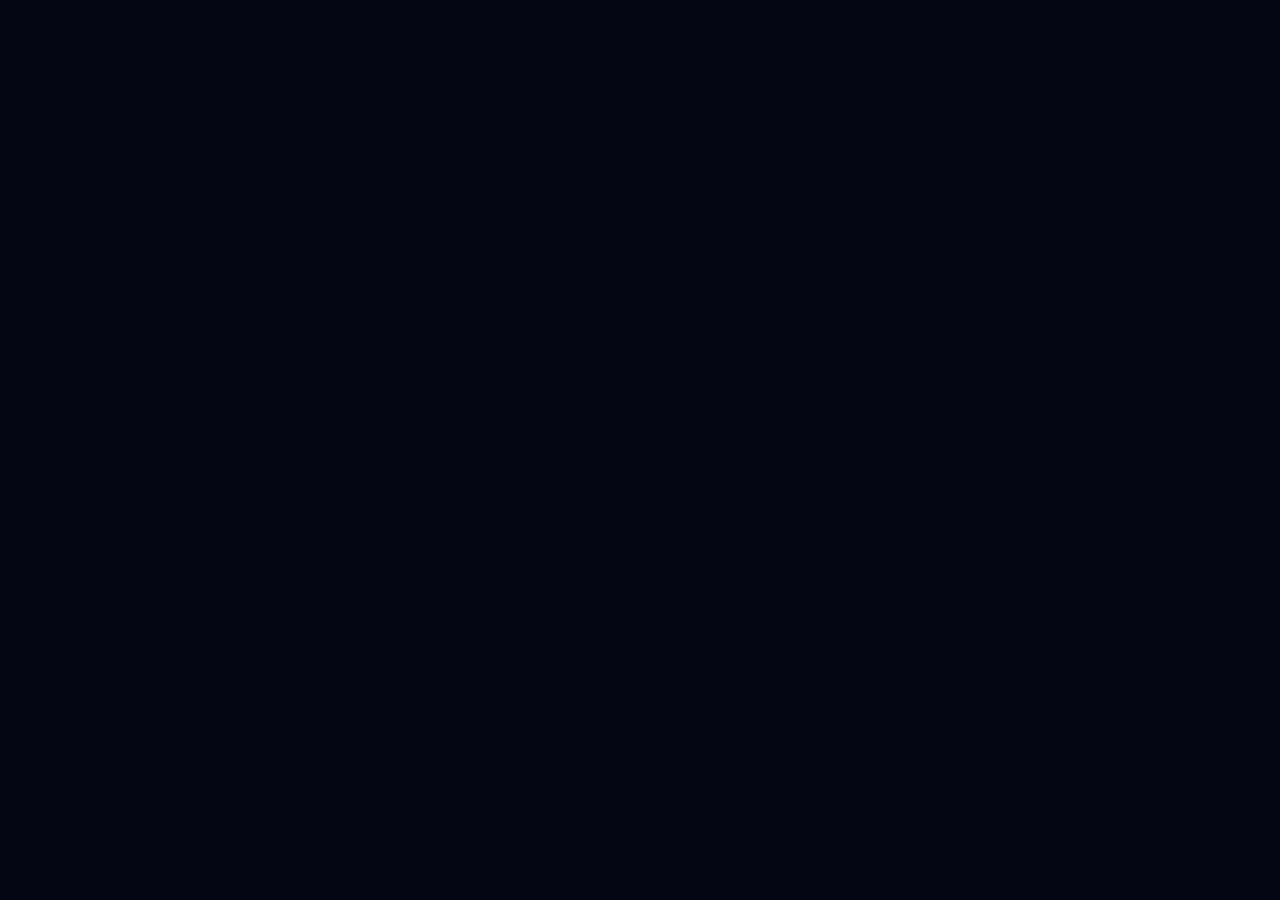
==== standalone.html @ 7d1a7d8c "build: implement standalone single-file bundling Added a build script to compile the application int" ====
<!DOCTYPE html>
<html lang="pt">
  <head>
    <meta charset="UTF-8" />
    <meta name="viewport" content="width=device-width, initial-scale=1.0" />
    <title>DevLingo - Gamified Code Learning</title>
    <!-- Tailwind CSS v4 inlined styles -->
    <style>
      @import"https://fonts.googleapis.com/css2?family=Inter:wght@400;500;600;700;800;900&family=JetBrains+Mono:wght@400;500;700&display=swap";/*! tailwindcss v4.3.1 | MIT License | https://tailwindcss.com */@layer properties{@supports (((-webkit-hyphens:none)) and (not (margin-trim:inline))) or ((-moz-orient:inline) and (not (color:rgb(from red r g b)))){*,:before,:after,::backdrop{--tw-translate-x:0;--tw-translate-y:0;--tw-translate-z:0;--tw-scale-x:1;--tw-scale-y:1;--tw-scale-z:1;--tw-space-y-reverse:0;--tw-divide-y-reverse:0;--tw-border-style:solid;--tw-gradient-position:initial;--tw-gradient-from:#0000;--tw-gradient-via:#0000;--tw-gradient-to:#0000;--tw-gradient-stops:initial;--tw-gradient-via-stops:initial;--tw-gradient-from-position:0%;--tw-gradient-via-position:50%;--tw-gradient-to-position:100%;--tw-leading:initial;--tw-font-weight:initial;--tw-tracking:initial;--tw-shadow:0 0 #0000;--tw-shadow-color:initial;--tw-shadow-alpha:100%;--tw-inset-shadow:0 0 #0000;--tw-inset-shadow-color:initial;--tw-inset-shadow-alpha:100%;--tw-ring-color:initial;--tw-ring-shadow:0 0 #0000;--tw-inset-ring-color:initial;--tw-inset-ring-shadow:0 0 #0000;--tw-ring-inset:initial;--tw-ring-offset-width:0px;--tw-ring-offset-color:#fff;--tw-ring-offset-shadow:0 0 #0000;--tw-blur:initial;--tw-brightness:initial;--tw-contrast:initial;--tw-grayscale:initial;--tw-hue-rotate:initial;--tw-invert:initial;--tw-opacity:initial;--tw-saturate:initial;--tw-sepia:initial;--tw-drop-shadow:initial;--tw-drop-shadow-color:initial;--tw-drop-shadow-alpha:100%;--tw-drop-shadow-size:initial;--tw-backdrop-blur:initial;--tw-backdrop-brightness:initial;--tw-backdrop-contrast:initial;--tw-backdrop-grayscale:initial;--tw-backdrop-hue-rotate:initial;--tw-backdrop-invert:initial;--tw-backdrop-opacity:initial;--tw-backdrop-saturate:initial;--tw-backdrop-sepia:initial;--tw-duration:initial}}}@layer theme{:root,:host{--font-sans:"Inter", ui-sans-serif, system-ui, sans-serif;--font-mono:"JetBrains Mono", ui-monospace, SFMono-Regular, monospace;--color-red-500:oklch(63.7% .237 25.331);--color-orange-500:oklch(70.5% .213 47.604);--color-amber-400:oklch(82.8% .189 84.429);--color-amber-500:oklch(76.9% .188 70.08);--color-amber-600:oklch(66.6% .179 58.318);--color-amber-800:oklch(47.3% .137 46.201);--color-yellow-300:oklch(90.5% .182 98.111);--color-yellow-400:oklch(85.2% .199 91.936);--color-yellow-500:oklch(79.5% .184 86.047);--color-emerald-100:oklch(95% .052 163.051);--color-emerald-300:oklch(84.5% .143 164.978);--color-emerald-400:oklch(76.5% .177 163.223);--color-emerald-500:oklch(69.6% .17 162.48);--color-emerald-600:oklch(59.6% .145 163.225);--color-emerald-800:oklch(43.2% .095 166.913);--color-emerald-950:oklch(26.2% .051 172.552);--color-teal-500:oklch(70.4% .14 182.503);--color-cyan-400:oklch(78.9% .154 211.53);--color-blue-400:oklch(70.7% .165 254.624);--color-blue-500:oklch(62.3% .214 259.815);--color-indigo-400:oklch(67.3% .182 276.935);--color-indigo-500:#6366f1;--color-indigo-600:#4f46e5;--color-indigo-800:#3730a3;--color-indigo-900:#312e81;--color-indigo-950:oklch(25.7% .09 281.288);--color-violet-400:oklch(70.2% .183 293.541);--color-violet-500:oklch(60.6% .25 292.717);--color-purple-400:oklch(71.4% .203 305.504);--color-purple-500:oklch(62.7% .265 303.9);--color-rose-400:oklch(71.2% .194 13.428);--color-rose-500:oklch(64.5% .246 16.439);--color-slate-50:oklch(98.4% .003 247.858);--color-slate-100:oklch(96.8% .007 247.896);--color-slate-200:oklch(92.9% .013 255.508);--color-slate-300:oklch(86.9% .022 252.894);--color-slate-400:oklch(70.4% .04 256.788);--color-slate-500:oklch(55.4% .046 257.417);--color-slate-600:oklch(44.6% .043 257.281);--color-slate-700:oklch(37.2% .044 257.287);--color-slate-800:oklch(27.9% .041 260.031);--color-slate-900:oklch(20.8% .042 265.755);--color-slate-950:oklch(12.9% .042 264.695);--color-zinc-950:oklch(14.1% .005 285.823);--color-stone-100:oklch(97% .001 106.424);--color-black:#000;--color-white:#fff;--spacing:.25rem;--container-xs:20rem;--container-sm:24rem;--container-md:28rem;--container-lg:32rem;--container-6xl:72rem;--text-xs:.75rem;--text-xs--line-height:calc(1 / .75);--text-sm:.875rem;--text-sm--line-height:calc(1.25 / .875);--text-base:1rem;--text-base--line-height: 1.5 ;--text-lg:1.125rem;--text-lg--line-height:calc(1.75 / 1.125);--text-xl:1.25rem;--text-xl--line-height:calc(1.75 / 1.25);--text-2xl:1.5rem;--text-2xl--line-height:calc(2 / 1.5);--text-3xl:1.875rem;--text-3xl--line-height: 1.2 ;--font-weight-normal:400;--font-weight-medium:500;--font-weight-semibold:600;--font-weight-bold:700;--font-weight-extrabold:800;--font-weight-black:900;--tracking-tight:-.025em;--tracking-wider:.05em;--tracking-widest:.1em;--leading-tight:1.25;--leading-relaxed:1.625;--radius-sm:.25rem;--radius-md:.375rem;--radius-lg:.5rem;--radius-xl:.75rem;--radius-2xl:1rem;--radius-3xl:1.5rem;--animate-spin:spin 1s linear infinite;--animate-ping:ping 1s cubic-bezier(0, 0, .2, 1) infinite;--animate-pulse:pulse 2s cubic-bezier(.4, 0, .6, 1) infinite;--animate-bounce:bounce 1s infinite;--blur-xs:4px;--blur-md:12px;--blur-xl:24px;--blur-2xl:40px;--default-transition-duration:.15s;--default-transition-timing-function:cubic-bezier(.4, 0, .2, 1);--default-font-family:var(--font-sans);--default-mono-font-family:var(--font-mono)}}@layer base{*,:after,:before,::backdrop{box-sizing:border-box;border:0 solid;margin:0;padding:0}::file-selector-button{box-sizing:border-box;border:0 solid;margin:0;padding:0}html,:host{-webkit-text-size-adjust:100%;-moz-tab-size:4;tab-size:4;line-height:1.5;font-family:var(--default-font-family,ui-sans-serif, system-ui, sans-serif, "Apple Color Emoji", "Segoe UI Emoji", "Segoe UI Symbol", "Noto Color Emoji");font-feature-settings:var(--default-font-feature-settings,normal);font-variation-settings:var(--default-font-variation-settings,normal);-webkit-tap-highlight-color:transparent}hr{height:0;color:inherit;border-top-width:1px}abbr:where([title]){-webkit-text-decoration:underline dotted;text-decoration:underline dotted}h1,h2,h3,h4,h5,h6{font-size:inherit;font-weight:inherit}a{color:inherit;-webkit-text-decoration:inherit;text-decoration:inherit}b,strong{font-weight:bolder}code,kbd,samp,pre{font-family:var(--default-mono-font-family,ui-monospace, SFMono-Regular, Menlo, Monaco, Consolas, "Liberation Mono", "Courier New", monospace);font-feature-settings:var(--default-mono-font-feature-settings,normal);font-variation-settings:var(--default-mono-font-variation-settings,normal);font-size:1em}small{font-size:80%}sub,sup{vertical-align:baseline;font-size:75%;line-height:0;position:relative}sub{bottom:-.25em}sup{top:-.5em}table{text-indent:0;border-color:inherit;border-collapse:collapse}:-moz-focusring{outline:auto}progress{vertical-align:baseline}summary{display:list-item}ol,ul,menu{list-style:none}img,svg,video,canvas,audio,iframe,embed,object{vertical-align:middle;display:block}img,video{max-width:100%;height:auto}button,input,select,optgroup,textarea{font:inherit;font-feature-settings:inherit;font-variation-settings:inherit;letter-spacing:inherit;color:inherit;opacity:1;background-color:#0000;border-radius:0}::file-selector-button{font:inherit;font-feature-settings:inherit;font-variation-settings:inherit;letter-spacing:inherit;color:inherit;opacity:1;background-color:#0000;border-radius:0}:where(select:is([multiple],[size])) optgroup{font-weight:bolder}:where(select:is([multiple],[size])) optgroup option{padding-inline-start:20px}::file-selector-button{margin-inline-end:4px}::placeholder{opacity:1}@supports (not ((-webkit-appearance:-apple-pay-button))) or (contain-intrinsic-size:1px){::placeholder{color:currentColor}@supports (color:color-mix(in lab,red,red)){::placeholder{color:color-mix(in oklab,currentcolor 50%,transparent)}}}textarea{resize:vertical}::-webkit-search-decoration{-webkit-appearance:none}::-webkit-date-and-time-value{min-height:1lh;text-align:inherit}::-webkit-datetime-edit{display:inline-flex}::-webkit-datetime-edit-fields-wrapper{padding:0}::-webkit-datetime-edit{padding-block:0}::-webkit-datetime-edit-year-field{padding-block:0}::-webkit-datetime-edit-month-field{padding-block:0}::-webkit-datetime-edit-day-field{padding-block:0}::-webkit-datetime-edit-hour-field{padding-block:0}::-webkit-datetime-edit-minute-field{padding-block:0}::-webkit-datetime-edit-second-field{padding-block:0}::-webkit-datetime-edit-millisecond-field{padding-block:0}::-webkit-datetime-edit-meridiem-field{padding-block:0}::-webkit-calendar-picker-indicator{line-height:1}:-moz-ui-invalid{box-shadow:none}button,input:where([type=button],[type=reset],[type=submit]){-webkit-appearance:button;-moz-appearance:button;appearance:button}::file-selector-button{-webkit-appearance:button;-moz-appearance:button;appearance:button}::-webkit-inner-spin-button{height:auto}::-webkit-outer-spin-button{height:auto}[hidden]:where(:not([hidden=until-found])){display:none!important}}@layer components;@layer utilities{.pointer-events-none{pointer-events:none}.absolute{position:absolute}.fixed{position:fixed}.relative{position:relative}.sticky{position:sticky}.-inset-2\.5{inset:calc(var(--spacing) * -2.5)}.inset-0{top:0;right:0;bottom:0;left:0}.-top-4{top:calc(var(--spacing) * -4)}.-top-6{top:calc(var(--spacing) * -6)}.top-0{top:0}.top-1\/2{top:50%}.top-12{top:calc(var(--spacing) * 12)}.top-\[-5px\]{top:-5px}.-right-1{right:calc(var(--spacing) * -1)}.-right-4{right:calc(var(--spacing) * -4)}.-right-6{right:calc(var(--spacing) * -6)}.right-0{right:0}.right-6{right:calc(var(--spacing) * 6)}.right-\[-5px\]{right:-5px}.-bottom-1{bottom:calc(var(--spacing) * -1)}.bottom-0{bottom:0}.left-0{left:0}.left-1\/2{left:50%}.z-10{z-index:10}.z-40{z-index:40}.z-50{z-index:50}.col-span-2{grid-column:span 2/span 2}.col-span-3{grid-column:span 3/span 3}.col-span-7{grid-column:span 7/span 7}.mx-1\.5{margin-inline:calc(var(--spacing) * 1.5)}.mx-4{margin-inline:calc(var(--spacing) * 4)}.my-3{margin-block:calc(var(--spacing) * 3)}.my-4{margin-block:calc(var(--spacing) * 4)}.mt-0\.5{margin-top:calc(var(--spacing) * .5)}.mt-1{margin-top:var(--spacing)}.mt-1\.5{margin-top:calc(var(--spacing) * 1.5)}.mt-2{margin-top:calc(var(--spacing) * 2)}.mt-3{margin-top:calc(var(--spacing) * 3)}.mt-3\.5{margin-top:calc(var(--spacing) * 3.5)}.mt-4{margin-top:calc(var(--spacing) * 4)}.mt-6{margin-top:calc(var(--spacing) * 6)}.mt-8{margin-top:calc(var(--spacing) * 8)}.mt-10{margin-top:calc(var(--spacing) * 10)}.mr-1{margin-right:var(--spacing)}.mb-1{margin-bottom:var(--spacing)}.mb-2{margin-bottom:calc(var(--spacing) * 2)}.mb-3{margin-bottom:calc(var(--spacing) * 3)}.mb-4{margin-bottom:calc(var(--spacing) * 4)}.ml-2{margin-left:calc(var(--spacing) * 2)}.line-clamp-1{-webkit-line-clamp:1;-webkit-box-orient:vertical;display:-webkit-box;overflow:hidden}.block{display:block}.contents{display:contents}.flex{display:flex}.grid{display:grid}.hidden{display:none}.inline-block{display:inline-block}.h-1{height:var(--spacing)}.h-1\.5{height:calc(var(--spacing) * 1.5)}.h-2{height:calc(var(--spacing) * 2)}.h-2\.5{height:calc(var(--spacing) * 2.5)}.h-3{height:calc(var(--spacing) * 3)}.h-3\.5{height:calc(var(--spacing) * 3.5)}.h-4{height:calc(var(--spacing) * 4)}.h-5{height:calc(var(--spacing) * 5)}.h-6{height:calc(var(--spacing) * 6)}.h-7{height:calc(var(--spacing) * 7)}.h-8{height:calc(var(--spacing) * 8)}.h-10{height:calc(var(--spacing) * 10)}.h-12{height:calc(var(--spacing) * 12)}.h-14{height:calc(var(--spacing) * 14)}.h-16{height:calc(var(--spacing) * 16)}.h-20{height:calc(var(--spacing) * 20)}.h-24{height:calc(var(--spacing) * 24)}.h-40{height:calc(var(--spacing) * 40)}.h-44{height:calc(var(--spacing) * 44)}.h-\[150px\]{height:150px}.h-\[410px\]{height:410px}.h-\[780px\]{height:780px}.h-\[calc\(100vh-100px\)\]{height:calc(100vh - 100px)}.h-full{height:100%}.min-h-0{min-height:0}.min-h-\[100px\]{min-height:100px}.min-h-\[450px\]{min-height:450px}.min-h-screen{min-height:100vh}.w-2{width:calc(var(--spacing) * 2)}.w-2\.5{width:calc(var(--spacing) * 2.5)}.w-3{width:calc(var(--spacing) * 3)}.w-3\.5{width:calc(var(--spacing) * 3.5)}.w-4{width:calc(var(--spacing) * 4)}.w-4\/5{width:80%}.w-5{width:calc(var(--spacing) * 5)}.w-6{width:calc(var(--spacing) * 6)}.w-7{width:calc(var(--spacing) * 7)}.w-8{width:calc(var(--spacing) * 8)}.w-10{width:calc(var(--spacing) * 10)}.w-11{width:calc(var(--spacing) * 11)}.w-12{width:calc(var(--spacing) * 12)}.w-16{width:calc(var(--spacing) * 16)}.w-20{width:calc(var(--spacing) * 20)}.w-24{width:calc(var(--spacing) * 24)}.w-28{width:calc(var(--spacing) * 28)}.w-40{width:calc(var(--spacing) * 40)}.w-64{width:calc(var(--spacing) * 64)}.w-\[90\%\]{width:90%}.w-\[385px\]{width:385px}.w-\[780px\]{width:780px}.w-fit{width:fit-content}.w-full{width:100%}.w-px{width:1px}.max-w-6xl{max-width:var(--container-6xl)}.max-w-\[60px\]{max-width:60px}.max-w-\[80\%\]{max-width:80%}.max-w-\[80px\]{max-width:80px}.max-w-\[120px\]{max-width:120px}.max-w-lg{max-width:var(--container-lg)}.max-w-md{max-width:var(--container-md)}.max-w-sm{max-width:var(--container-sm)}.max-w-xs{max-width:var(--container-xs)}.min-w-0{min-width:0}.min-w-\[70px\]{min-width:70px}.flex-1{flex:1}.shrink-0{flex-shrink:0}.-translate-x-1\/2{--tw-translate-x: -50% ;translate:var(--tw-translate-x) var(--tw-translate-y)}.-translate-y-1\/2{--tw-translate-y: -50% ;translate:var(--tw-translate-x) var(--tw-translate-y)}.scale-95{--tw-scale-x:95%;--tw-scale-y:95%;--tw-scale-z:95%;scale:var(--tw-scale-x) var(--tw-scale-y)}.scale-110{--tw-scale-x:110%;--tw-scale-y:110%;--tw-scale-z:110%;scale:var(--tw-scale-x) var(--tw-scale-y)}.animate-bounce{animation:var(--animate-bounce)}.animate-ping{animation:var(--animate-ping)}.animate-pulse{animation:var(--animate-pulse)}.animate-spin{animation:var(--animate-spin)}.cursor-not-allowed{cursor:not-allowed}.cursor-pointer{cursor:pointer}.resize-none{resize:none}.scrollbar-none{scrollbar-width:none}.grid-cols-1{grid-template-columns:repeat(1,minmax(0,1fr))}.grid-cols-2{grid-template-columns:repeat(2,minmax(0,1fr))}.grid-cols-12{grid-template-columns:repeat(12,minmax(0,1fr))}.flex-col{flex-direction:column}.flex-wrap{flex-wrap:wrap}.items-center{align-items:center}.items-end{align-items:flex-end}.items-start{align-items:flex-start}.justify-around{justify-content:space-around}.justify-between{justify-content:space-between}.justify-center{justify-content:center}.justify-end{justify-content:flex-end}.justify-start{justify-content:flex-start}.gap-0\.5{gap:calc(var(--spacing) * .5)}.gap-1{gap:var(--spacing)}.gap-1\.5{gap:calc(var(--spacing) * 1.5)}.gap-2{gap:calc(var(--spacing) * 2)}.gap-2\.5{gap:calc(var(--spacing) * 2.5)}.gap-3{gap:calc(var(--spacing) * 3)}.gap-3\.5{gap:calc(var(--spacing) * 3.5)}.gap-4{gap:calc(var(--spacing) * 4)}.gap-6{gap:calc(var(--spacing) * 6)}.gap-8{gap:calc(var(--spacing) * 8)}:where(.space-y-1>:not(:last-child)){--tw-space-y-reverse:0;margin-block-start:calc(var(--spacing) * var(--tw-space-y-reverse));margin-block-end:calc(var(--spacing) * calc(1 - var(--tw-space-y-reverse)))}:where(.space-y-2>:not(:last-child)){--tw-space-y-reverse:0;margin-block-start:calc(calc(var(--spacing) * 2) * var(--tw-space-y-reverse));margin-block-end:calc(calc(var(--spacing) * 2) * calc(1 - var(--tw-space-y-reverse)))}:where(.space-y-2\.5>:not(:last-child)){--tw-space-y-reverse:0;margin-block-start:calc(calc(var(--spacing) * 2.5) * var(--tw-space-y-reverse));margin-block-end:calc(calc(var(--spacing) * 2.5) * calc(1 - var(--tw-space-y-reverse)))}:where(.space-y-3>:not(:last-child)){--tw-space-y-reverse:0;margin-block-start:calc(calc(var(--spacing) * 3) * var(--tw-space-y-reverse));margin-block-end:calc(calc(var(--spacing) * 3) * calc(1 - var(--tw-space-y-reverse)))}:where(.space-y-3\.5>:not(:last-child)){--tw-space-y-reverse:0;margin-block-start:calc(calc(var(--spacing) * 3.5) * var(--tw-space-y-reverse));margin-block-end:calc(calc(var(--spacing) * 3.5) * calc(1 - var(--tw-space-y-reverse)))}:where(.space-y-4>:not(:last-child)){--tw-space-y-reverse:0;margin-block-start:calc(calc(var(--spacing) * 4) * var(--tw-space-y-reverse));margin-block-end:calc(calc(var(--spacing) * 4) * calc(1 - var(--tw-space-y-reverse)))}:where(.space-y-6>:not(:last-child)){--tw-space-y-reverse:0;margin-block-start:calc(calc(var(--spacing) * 6) * var(--tw-space-y-reverse));margin-block-end:calc(calc(var(--spacing) * 6) * calc(1 - var(--tw-space-y-reverse)))}:where(.divide-y>:not(:last-child)){--tw-divide-y-reverse:0;border-bottom-style:var(--tw-border-style);border-top-style:var(--tw-border-style);border-top-width:calc(1px * var(--tw-divide-y-reverse));border-bottom-width:calc(1px * calc(1 - var(--tw-divide-y-reverse)))}:where(.divide-slate-900>:not(:last-child)){border-color:var(--color-slate-900)}.truncate{text-overflow:ellipsis;white-space:nowrap;overflow:hidden}.overflow-auto{overflow:auto}.overflow-hidden{overflow:hidden}.overflow-x-auto{overflow-x:auto}.overflow-y-auto{overflow-y:auto}.rounded{border-radius:.25rem}.rounded-2xl{border-radius:var(--radius-2xl)}.rounded-3xl{border-radius:var(--radius-3xl)}.rounded-\[40px\]{border-radius:40px}.rounded-full{border-radius:3.40282e38px}.rounded-lg{border-radius:var(--radius-lg)}.rounded-md{border-radius:var(--radius-md)}.rounded-sm{border-radius:var(--radius-sm)}.rounded-xl{border-radius:var(--radius-xl)}.rounded-t-md{border-top-left-radius:var(--radius-md);border-top-right-radius:var(--radius-md)}.rounded-r-2xl{border-top-right-radius:var(--radius-2xl);border-bottom-right-radius:var(--radius-2xl)}.rounded-b-2xl{border-bottom-right-radius:var(--radius-2xl);border-bottom-left-radius:var(--radius-2xl)}.border{border-style:var(--tw-border-style);border-width:1px}.border-2{border-style:var(--tw-border-style);border-width:2px}.border-3{border-style:var(--tw-border-style);border-width:3px}.border-4{border-style:var(--tw-border-style);border-width:4px}.border-\[10px\]{border-style:var(--tw-border-style);border-width:10px}.border-y{border-block-style:var(--tw-border-style);border-block-width:1px}.border-t{border-top-style:var(--tw-border-style);border-top-width:1px}.border-r{border-right-style:var(--tw-border-style);border-right-width:1px}.border-b{border-bottom-style:var(--tw-border-style);border-bottom-width:1px}.border-dashed{--tw-border-style:dashed;border-style:dashed}.border-\[\#1e1b4b\]{border-color:#1e1b4b}.border-\[\#312e81\]\/40{border-color:#312e8166}.border-amber-500\/20{border-color:#f99c0033}@supports (color:color-mix(in lab,red,red)){.border-amber-500\/20{border-color:color-mix(in oklab,var(--color-amber-500) 20%,transparent)}}.border-amber-500\/30{border-color:#f99c004d}@supports (color:color-mix(in lab,red,red)){.border-amber-500\/30{border-color:color-mix(in oklab,var(--color-amber-500) 30%,transparent)}}.border-current\/10{border-color:currentColor}@supports (color:color-mix(in lab,red,red)){.border-current\/10{border-color:color-mix(in oklab,currentcolor 10%,transparent)}}.border-current\/30{border-color:currentColor}@supports (color:color-mix(in lab,red,red)){.border-current\/30{border-color:color-mix(in oklab,currentcolor 30%,transparent)}}.border-emerald-400{border-color:var(--color-emerald-400)}.border-emerald-500\/10{border-color:#00bb7f1a}@supports (color:color-mix(in lab,red,red)){.border-emerald-500\/10{border-color:color-mix(in oklab,var(--color-emerald-500) 10%,transparent)}}.border-emerald-500\/20{border-color:#00bb7f33}@supports (color:color-mix(in lab,red,red)){.border-emerald-500\/20{border-color:color-mix(in oklab,var(--color-emerald-500) 20%,transparent)}}.border-emerald-500\/30{border-color:#00bb7f4d}@supports (color:color-mix(in lab,red,red)){.border-emerald-500\/30{border-color:color-mix(in oklab,var(--color-emerald-500) 30%,transparent)}}.border-emerald-800{border-color:var(--color-emerald-800)}.border-emerald-800\/20{border-color:#005f4633}@supports (color:color-mix(in lab,red,red)){.border-emerald-800\/20{border-color:color-mix(in oklab,var(--color-emerald-800) 20%,transparent)}}.border-indigo-400{border-color:var(--color-indigo-400)}.border-indigo-500{border-color:var(--color-indigo-500)}.border-indigo-500\/20{border-color:#6366f133}@supports (color:color-mix(in lab,red,red)){.border-indigo-500\/20{border-color:color-mix(in oklab,var(--color-indigo-500) 20%,transparent)}}.border-indigo-500\/30{border-color:#6366f14d}@supports (color:color-mix(in lab,red,red)){.border-indigo-500\/30{border-color:color-mix(in oklab,var(--color-indigo-500) 30%,transparent)}}.border-indigo-600{border-color:var(--color-indigo-600)}.border-indigo-800\/30{border-color:#3730a34d}@supports (color:color-mix(in lab,red,red)){.border-indigo-800\/30{border-color:color-mix(in oklab,var(--color-indigo-800) 30%,transparent)}}.border-indigo-800\/40{border-color:#3730a366}@supports (color:color-mix(in lab,red,red)){.border-indigo-800\/40{border-color:color-mix(in oklab,var(--color-indigo-800) 40%,transparent)}}.border-indigo-900\/20{border-color:#312e8133}@supports (color:color-mix(in lab,red,red)){.border-indigo-900\/20{border-color:color-mix(in oklab,var(--color-indigo-900) 20%,transparent)}}.border-indigo-900\/30{border-color:#312e814d}@supports (color:color-mix(in lab,red,red)){.border-indigo-900\/30{border-color:color-mix(in oklab,var(--color-indigo-900) 30%,transparent)}}.border-indigo-900\/40{border-color:#312e8166}@supports (color:color-mix(in lab,red,red)){.border-indigo-900\/40{border-color:color-mix(in oklab,var(--color-indigo-900) 40%,transparent)}}.border-indigo-950\/40{border-color:#1e1a4d66}@supports (color:color-mix(in lab,red,red)){.border-indigo-950\/40{border-color:color-mix(in oklab,var(--color-indigo-950) 40%,transparent)}}.border-indigo-950\/55{border-color:#1e1a4d8c}@supports (color:color-mix(in lab,red,red)){.border-indigo-950\/55{border-color:color-mix(in oklab,var(--color-indigo-950) 55%,transparent)}}.border-rose-500\/10{border-color:#ff23571a}@supports (color:color-mix(in lab,red,red)){.border-rose-500\/10{border-color:color-mix(in oklab,var(--color-rose-500) 10%,transparent)}}.border-rose-500\/20{border-color:#ff235733}@supports (color:color-mix(in lab,red,red)){.border-rose-500\/20{border-color:color-mix(in oklab,var(--color-rose-500) 20%,transparent)}}.border-slate-300{border-color:var(--color-slate-300)}.border-slate-400{border-color:var(--color-slate-400)}.border-slate-700{border-color:var(--color-slate-700)}.border-slate-700\/50{border-color:#31415880}@supports (color:color-mix(in lab,red,red)){.border-slate-700\/50{border-color:color-mix(in oklab,var(--color-slate-700) 50%,transparent)}}.border-slate-800{border-color:var(--color-slate-800)}.border-slate-800\/40{border-color:#1d293d66}@supports (color:color-mix(in lab,red,red)){.border-slate-800\/40{border-color:color-mix(in oklab,var(--color-slate-800) 40%,transparent)}}.border-slate-800\/60{border-color:#1d293d99}@supports (color:color-mix(in lab,red,red)){.border-slate-800\/60{border-color:color-mix(in oklab,var(--color-slate-800) 60%,transparent)}}.border-slate-800\/80{border-color:#1d293dcc}@supports (color:color-mix(in lab,red,red)){.border-slate-800\/80{border-color:color-mix(in oklab,var(--color-slate-800) 80%,transparent)}}.border-slate-900{border-color:var(--color-slate-900)}.border-slate-900\/50{border-color:#0f172b80}@supports (color:color-mix(in lab,red,red)){.border-slate-900\/50{border-color:color-mix(in oklab,var(--color-slate-900) 50%,transparent)}}.border-slate-900\/60{border-color:#0f172b99}@supports (color:color-mix(in lab,red,red)){.border-slate-900\/60{border-color:color-mix(in oklab,var(--color-slate-900) 60%,transparent)}}.border-slate-900\/80{border-color:#0f172bcc}@supports (color:color-mix(in lab,red,red)){.border-slate-900\/80{border-color:color-mix(in oklab,var(--color-slate-900) 80%,transparent)}}.border-transparent{border-color:#0000}.border-white\/20{border-color:#fff3}@supports (color:color-mix(in lab,red,red)){.border-white\/20{border-color:color-mix(in oklab,var(--color-white) 20%,transparent)}}.border-yellow-300{border-color:var(--color-yellow-300)}.border-yellow-500{border-color:var(--color-yellow-500)}.border-yellow-500\/30{border-color:#edb2004d}@supports (color:color-mix(in lab,red,red)){.border-yellow-500\/30{border-color:color-mix(in oklab,var(--color-yellow-500) 30%,transparent)}}.border-yellow-500\/40{border-color:#edb20066}@supports (color:color-mix(in lab,red,red)){.border-yellow-500\/40{border-color:color-mix(in oklab,var(--color-yellow-500) 40%,transparent)}}.bg-\[\#0c0f33\]{background-color:#0c0f33}.bg-\[\#0c0f33\]\/80{background-color:#0c0f33cc}.bg-\[\#0c0f33\]\/95{background-color:#0c0f33f2}.bg-\[\#1e1b4b\]{background-color:#1e1b4b}.bg-\[\#090b23\]{background-color:#090b23}.bg-\[\#090b23\]\/60{background-color:#090b2399}.bg-\[\#312e81\]{background-color:#312e81}.bg-\[\#07091d\]{background-color:#07091d}.bg-\[\#07091d\]\/60{background-color:#07091d99}.bg-\[\#07091d\]\/90{background-color:#07091de6}.bg-\[\#050614\]{background-color:#050614}.bg-\[\#050614\]\/90{background-color:#050614e6}.bg-amber-500\/10{background-color:#f99c001a}@supports (color:color-mix(in lab,red,red)){.bg-amber-500\/10{background-color:color-mix(in oklab,var(--color-amber-500) 10%,transparent)}}.bg-black{background-color:var(--color-black)}.bg-blue-500\/10{background-color:#3080ff1a}@supports (color:color-mix(in lab,red,red)){.bg-blue-500\/10{background-color:color-mix(in oklab,var(--color-blue-500) 10%,transparent)}}.bg-emerald-500{background-color:var(--color-emerald-500)}.bg-emerald-500\/5{background-color:#00bb7f0d}@supports (color:color-mix(in lab,red,red)){.bg-emerald-500\/5{background-color:color-mix(in oklab,var(--color-emerald-500) 5%,transparent)}}.bg-emerald-500\/10{background-color:#00bb7f1a}@supports (color:color-mix(in lab,red,red)){.bg-emerald-500\/10{background-color:color-mix(in oklab,var(--color-emerald-500) 10%,transparent)}}.bg-emerald-500\/15{background-color:#00bb7f26}@supports (color:color-mix(in lab,red,red)){.bg-emerald-500\/15{background-color:color-mix(in oklab,var(--color-emerald-500) 15%,transparent)}}.bg-emerald-500\/20{background-color:#00bb7f33}@supports (color:color-mix(in lab,red,red)){.bg-emerald-500\/20{background-color:color-mix(in oklab,var(--color-emerald-500) 20%,transparent)}}.bg-emerald-950{background-color:var(--color-emerald-950)}.bg-indigo-400{background-color:var(--color-indigo-400)}.bg-indigo-500{background-color:var(--color-indigo-500)}.bg-indigo-500\/10{background-color:#6366f11a}@supports (color:color-mix(in lab,red,red)){.bg-indigo-500\/10{background-color:color-mix(in oklab,var(--color-indigo-500) 10%,transparent)}}.bg-indigo-500\/15{background-color:#6366f126}@supports (color:color-mix(in lab,red,red)){.bg-indigo-500\/15{background-color:color-mix(in oklab,var(--color-indigo-500) 15%,transparent)}}.bg-indigo-500\/20{background-color:#6366f133}@supports (color:color-mix(in lab,red,red)){.bg-indigo-500\/20{background-color:color-mix(in oklab,var(--color-indigo-500) 20%,transparent)}}.bg-indigo-500\/30{background-color:#6366f14d}@supports (color:color-mix(in lab,red,red)){.bg-indigo-500\/30{background-color:color-mix(in oklab,var(--color-indigo-500) 30%,transparent)}}.bg-indigo-600{background-color:var(--color-indigo-600)}.bg-indigo-900\/30{background-color:#312e814d}@supports (color:color-mix(in lab,red,red)){.bg-indigo-900\/30{background-color:color-mix(in oklab,var(--color-indigo-900) 30%,transparent)}}.bg-indigo-950{background-color:var(--color-indigo-950)}.bg-indigo-950\/20{background-color:#1e1a4d33}@supports (color:color-mix(in lab,red,red)){.bg-indigo-950\/20{background-color:color-mix(in oklab,var(--color-indigo-950) 20%,transparent)}}.bg-indigo-950\/40{background-color:#1e1a4d66}@supports (color:color-mix(in lab,red,red)){.bg-indigo-950\/40{background-color:color-mix(in oklab,var(--color-indigo-950) 40%,transparent)}}.bg-purple-500\/10{background-color:#ac4bff1a}@supports (color:color-mix(in lab,red,red)){.bg-purple-500\/10{background-color:color-mix(in oklab,var(--color-purple-500) 10%,transparent)}}.bg-rose-500{background-color:var(--color-rose-500)}.bg-rose-500\/5{background-color:#ff23570d}@supports (color:color-mix(in lab,red,red)){.bg-rose-500\/5{background-color:color-mix(in oklab,var(--color-rose-500) 5%,transparent)}}.bg-rose-500\/10{background-color:#ff23571a}@supports (color:color-mix(in lab,red,red)){.bg-rose-500\/10{background-color:color-mix(in oklab,var(--color-rose-500) 10%,transparent)}}.bg-rose-500\/15{background-color:#ff235726}@supports (color:color-mix(in lab,red,red)){.bg-rose-500\/15{background-color:color-mix(in oklab,var(--color-rose-500) 15%,transparent)}}.bg-slate-50{background-color:var(--color-slate-50)}.bg-slate-400{background-color:var(--color-slate-400)}.bg-slate-600{background-color:var(--color-slate-600)}.bg-slate-800{background-color:var(--color-slate-800)}.bg-slate-900{background-color:var(--color-slate-900)}.bg-slate-900\/10{background-color:#0f172b1a}@supports (color:color-mix(in lab,red,red)){.bg-slate-900\/10{background-color:color-mix(in oklab,var(--color-slate-900) 10%,transparent)}}.bg-slate-900\/40{background-color:#0f172b66}@supports (color:color-mix(in lab,red,red)){.bg-slate-900\/40{background-color:color-mix(in oklab,var(--color-slate-900) 40%,transparent)}}.bg-slate-900\/60{background-color:#0f172b99}@supports (color:color-mix(in lab,red,red)){.bg-slate-900\/60{background-color:color-mix(in oklab,var(--color-slate-900) 60%,transparent)}}.bg-slate-950{background-color:var(--color-slate-950)}.bg-slate-950\/20{background-color:#02061833}@supports (color:color-mix(in lab,red,red)){.bg-slate-950\/20{background-color:color-mix(in oklab,var(--color-slate-950) 20%,transparent)}}.bg-slate-950\/50{background-color:#02061880}@supports (color:color-mix(in lab,red,red)){.bg-slate-950\/50{background-color:color-mix(in oklab,var(--color-slate-950) 50%,transparent)}}.bg-slate-950\/70{background-color:#020618b3}@supports (color:color-mix(in lab,red,red)){.bg-slate-950\/70{background-color:color-mix(in oklab,var(--color-slate-950) 70%,transparent)}}.bg-slate-950\/80{background-color:#020618cc}@supports (color:color-mix(in lab,red,red)){.bg-slate-950\/80{background-color:color-mix(in oklab,var(--color-slate-950) 80%,transparent)}}.bg-slate-950\/90{background-color:#020618e6}@supports (color:color-mix(in lab,red,red)){.bg-slate-950\/90{background-color:color-mix(in oklab,var(--color-slate-950) 90%,transparent)}}.bg-stone-100{background-color:var(--color-stone-100)}.bg-transparent{background-color:#0000}.bg-white{background-color:var(--color-white)}.bg-yellow-400{background-color:var(--color-yellow-400)}.bg-yellow-500{background-color:var(--color-yellow-500)}.bg-zinc-950{background-color:var(--color-zinc-950)}.bg-gradient-to-br{--tw-gradient-position:to bottom right in oklab;background-image:linear-gradient(var(--tw-gradient-stops))}.bg-gradient-to-r{--tw-gradient-position:to right in oklab;background-image:linear-gradient(var(--tw-gradient-stops))}.bg-gradient-to-t{--tw-gradient-position:to top in oklab;background-image:linear-gradient(var(--tw-gradient-stops))}.bg-gradient-to-tr{--tw-gradient-position:to top right in oklab;background-image:linear-gradient(var(--tw-gradient-stops))}.from-amber-400{--tw-gradient-from:var(--color-amber-400);--tw-gradient-stops:var(--tw-gradient-via-stops,var(--tw-gradient-position), var(--tw-gradient-from) var(--tw-gradient-from-position), var(--tw-gradient-to) var(--tw-gradient-to-position))}.from-amber-500{--tw-gradient-from:var(--color-amber-500);--tw-gradient-stops:var(--tw-gradient-via-stops,var(--tw-gradient-position), var(--tw-gradient-from) var(--tw-gradient-from-position), var(--tw-gradient-to) var(--tw-gradient-to-position))}.from-amber-600{--tw-gradient-from:var(--color-amber-600);--tw-gradient-stops:var(--tw-gradient-via-stops,var(--tw-gradient-position), var(--tw-gradient-from) var(--tw-gradient-from-position), var(--tw-gradient-to) var(--tw-gradient-to-position))}.from-blue-500{--tw-gradient-from:var(--color-blue-500);--tw-gradient-stops:var(--tw-gradient-via-stops,var(--tw-gradient-position), var(--tw-gradient-from) var(--tw-gradient-from-position), var(--tw-gradient-to) var(--tw-gradient-to-position))}.from-cyan-400{--tw-gradient-from:var(--color-cyan-400);--tw-gradient-stops:var(--tw-gradient-via-stops,var(--tw-gradient-position), var(--tw-gradient-from) var(--tw-gradient-from-position), var(--tw-gradient-to) var(--tw-gradient-to-position))}.from-emerald-500\/10{--tw-gradient-from:#00bb7f1a}@supports (color:color-mix(in lab,red,red)){.from-emerald-500\/10{--tw-gradient-from:color-mix(in oklab, var(--color-emerald-500) 10%, transparent)}}.from-emerald-500\/10{--tw-gradient-stops:var(--tw-gradient-via-stops,var(--tw-gradient-position), var(--tw-gradient-from) var(--tw-gradient-from-position), var(--tw-gradient-to) var(--tw-gradient-to-position))}.from-emerald-600{--tw-gradient-from:var(--color-emerald-600);--tw-gradient-stops:var(--tw-gradient-via-stops,var(--tw-gradient-position), var(--tw-gradient-from) var(--tw-gradient-from-position), var(--tw-gradient-to) var(--tw-gradient-to-position))}.from-indigo-500{--tw-gradient-from:var(--color-indigo-500);--tw-gradient-stops:var(--tw-gradient-via-stops,var(--tw-gradient-position), var(--tw-gradient-from) var(--tw-gradient-from-position), var(--tw-gradient-to) var(--tw-gradient-to-position))}.from-orange-500{--tw-gradient-from:var(--color-orange-500);--tw-gradient-stops:var(--tw-gradient-via-stops,var(--tw-gradient-position), var(--tw-gradient-from) var(--tw-gradient-from-position), var(--tw-gradient-to) var(--tw-gradient-to-position))}.from-purple-500{--tw-gradient-from:var(--color-purple-500);--tw-gradient-stops:var(--tw-gradient-via-stops,var(--tw-gradient-position), var(--tw-gradient-from) var(--tw-gradient-from-position), var(--tw-gradient-to) var(--tw-gradient-to-position))}.from-slate-400{--tw-gradient-from:var(--color-slate-400);--tw-gradient-stops:var(--tw-gradient-via-stops,var(--tw-gradient-position), var(--tw-gradient-from) var(--tw-gradient-from-position), var(--tw-gradient-to) var(--tw-gradient-to-position))}.from-yellow-400{--tw-gradient-from:var(--color-yellow-400);--tw-gradient-stops:var(--tw-gradient-via-stops,var(--tw-gradient-position), var(--tw-gradient-from) var(--tw-gradient-from-position), var(--tw-gradient-to) var(--tw-gradient-to-position))}.via-yellow-400{--tw-gradient-via:var(--color-yellow-400);--tw-gradient-via-stops:var(--tw-gradient-position), var(--tw-gradient-from) var(--tw-gradient-from-position), var(--tw-gradient-via) var(--tw-gradient-via-position), var(--tw-gradient-to) var(--tw-gradient-to-position);--tw-gradient-stops:var(--tw-gradient-via-stops)}.to-amber-500{--tw-gradient-to:var(--color-amber-500);--tw-gradient-stops:var(--tw-gradient-via-stops,var(--tw-gradient-position), var(--tw-gradient-from) var(--tw-gradient-from-position), var(--tw-gradient-to) var(--tw-gradient-to-position))}.to-amber-600{--tw-gradient-to:var(--color-amber-600);--tw-gradient-stops:var(--tw-gradient-via-stops,var(--tw-gradient-position), var(--tw-gradient-from) var(--tw-gradient-from-position), var(--tw-gradient-to) var(--tw-gradient-to-position))}.to-amber-800{--tw-gradient-to:var(--color-amber-800);--tw-gradient-stops:var(--tw-gradient-via-stops,var(--tw-gradient-position), var(--tw-gradient-from) var(--tw-gradient-from-position), var(--tw-gradient-to) var(--tw-gradient-to-position))}.to-emerald-400{--tw-gradient-to:var(--color-emerald-400);--tw-gradient-stops:var(--tw-gradient-via-stops,var(--tw-gradient-position), var(--tw-gradient-from) var(--tw-gradient-from-position), var(--tw-gradient-to) var(--tw-gradient-to-position))}.to-emerald-500{--tw-gradient-to:var(--color-emerald-500);--tw-gradient-stops:var(--tw-gradient-via-stops,var(--tw-gradient-position), var(--tw-gradient-from) var(--tw-gradient-from-position), var(--tw-gradient-to) var(--tw-gradient-to-position))}.to-indigo-600{--tw-gradient-to:var(--color-indigo-600);--tw-gradient-stops:var(--tw-gradient-via-stops,var(--tw-gradient-position), var(--tw-gradient-from) var(--tw-gradient-from-position), var(--tw-gradient-to) var(--tw-gradient-to-position))}.to-red-500{--tw-gradient-to:var(--color-red-500);--tw-gradient-stops:var(--tw-gradient-via-stops,var(--tw-gradient-position), var(--tw-gradient-from) var(--tw-gradient-from-position), var(--tw-gradient-to) var(--tw-gradient-to-position))}.to-slate-600{--tw-gradient-to:var(--color-slate-600);--tw-gradient-stops:var(--tw-gradient-via-stops,var(--tw-gradient-position), var(--tw-gradient-from) var(--tw-gradient-from-position), var(--tw-gradient-to) var(--tw-gradient-to-position))}.to-teal-500{--tw-gradient-to:var(--color-teal-500);--tw-gradient-stops:var(--tw-gradient-via-stops,var(--tw-gradient-position), var(--tw-gradient-from) var(--tw-gradient-from-position), var(--tw-gradient-to) var(--tw-gradient-to-position))}.to-teal-500\/5{--tw-gradient-to:#00baa70d}@supports (color:color-mix(in lab,red,red)){.to-teal-500\/5{--tw-gradient-to:color-mix(in oklab, var(--color-teal-500) 5%, transparent)}}.to-teal-500\/5{--tw-gradient-stops:var(--tw-gradient-via-stops,var(--tw-gradient-position), var(--tw-gradient-from) var(--tw-gradient-from-position), var(--tw-gradient-to) var(--tw-gradient-to-position))}.to-violet-500{--tw-gradient-to:var(--color-violet-500);--tw-gradient-stops:var(--tw-gradient-via-stops,var(--tw-gradient-position), var(--tw-gradient-from) var(--tw-gradient-from-position), var(--tw-gradient-to) var(--tw-gradient-to-position))}.to-yellow-300{--tw-gradient-to:var(--color-yellow-300);--tw-gradient-stops:var(--tw-gradient-via-stops,var(--tw-gradient-position), var(--tw-gradient-from) var(--tw-gradient-from-position), var(--tw-gradient-to) var(--tw-gradient-to-position))}.fill-amber-500\/10{fill:#f99c001a}@supports (color:color-mix(in lab,red,red)){.fill-amber-500\/10{fill:color-mix(in oklab,var(--color-amber-500) 10%,transparent)}}.fill-amber-500\/20{fill:#f99c0033}@supports (color:color-mix(in lab,red,red)){.fill-amber-500\/20{fill:color-mix(in oklab,var(--color-amber-500) 20%,transparent)}}.fill-emerald-500\/10{fill:#00bb7f1a}@supports (color:color-mix(in lab,red,red)){.fill-emerald-500\/10{fill:color-mix(in oklab,var(--color-emerald-500) 10%,transparent)}}.fill-indigo-500\/10{fill:#6366f11a}@supports (color:color-mix(in lab,red,red)){.fill-indigo-500\/10{fill:color-mix(in oklab,var(--color-indigo-500) 10%,transparent)}}.fill-red-500\/20{fill:#fb2c3633}@supports (color:color-mix(in lab,red,red)){.fill-red-500\/20{fill:color-mix(in oklab,var(--color-red-500) 20%,transparent)}}.fill-rose-500{fill:var(--color-rose-500)}.fill-rose-500\/10{fill:#ff23571a}@supports (color:color-mix(in lab,red,red)){.fill-rose-500\/10{fill:color-mix(in oklab,var(--color-rose-500) 10%,transparent)}}.fill-rose-500\/20{fill:#ff235733}@supports (color:color-mix(in lab,red,red)){.fill-rose-500\/20{fill:color-mix(in oklab,var(--color-rose-500) 20%,transparent)}}.fill-white{fill:var(--color-white)}.fill-yellow-400\/20{fill:#fac80033}@supports (color:color-mix(in lab,red,red)){.fill-yellow-400\/20{fill:color-mix(in oklab,var(--color-yellow-400) 20%,transparent)}}.fill-yellow-500\/20{fill:#edb20033}@supports (color:color-mix(in lab,red,red)){.fill-yellow-500\/20{fill:color-mix(in oklab,var(--color-yellow-500) 20%,transparent)}}.stroke-\[2\.5\]{stroke-width:2.5px}.stroke-\[3px\]{stroke-width:3px}.p-0\.5{padding:calc(var(--spacing) * .5)}.p-1{padding:var(--spacing)}.p-1\.5{padding:calc(var(--spacing) * 1.5)}.p-2{padding:calc(var(--spacing) * 2)}.p-2\.5{padding:calc(var(--spacing) * 2.5)}.p-3{padding:calc(var(--spacing) * 3)}.p-3\.5{padding:calc(var(--spacing) * 3.5)}.p-4{padding:calc(var(--spacing) * 4)}.p-5{padding:calc(var(--spacing) * 5)}.p-6{padding:calc(var(--spacing) * 6)}.px-1{padding-inline:var(--spacing)}.px-1\.5{padding-inline:calc(var(--spacing) * 1.5)}.px-2{padding-inline:calc(var(--spacing) * 2)}.px-2\.5{padding-inline:calc(var(--spacing) * 2.5)}.px-3{padding-inline:calc(var(--spacing) * 3)}.px-3\.5{padding-inline:calc(var(--spacing) * 3.5)}.px-4{padding-inline:calc(var(--spacing) * 4)}.px-5{padding-inline:calc(var(--spacing) * 5)}.px-6{padding-inline:calc(var(--spacing) * 6)}.px-8{padding-inline:calc(var(--spacing) * 8)}.py-0\.5{padding-block:calc(var(--spacing) * .5)}.py-1{padding-block:var(--spacing)}.py-1\.5{padding-block:calc(var(--spacing) * 1.5)}.py-2{padding-block:calc(var(--spacing) * 2)}.py-2\.5{padding-block:calc(var(--spacing) * 2.5)}.py-3{padding-block:calc(var(--spacing) * 3)}.py-3\.5{padding-block:calc(var(--spacing) * 3.5)}.py-4{padding-block:calc(var(--spacing) * 4)}.py-6{padding-block:calc(var(--spacing) * 6)}.py-10{padding-block:calc(var(--spacing) * 10)}.pt-1{padding-top:var(--spacing)}.pt-2{padding-top:calc(var(--spacing) * 2)}.pt-4{padding-top:calc(var(--spacing) * 4)}.pr-8{padding-right:calc(var(--spacing) * 8)}.pb-1\.5{padding-bottom:calc(var(--spacing) * 1.5)}.pb-2\.5{padding-bottom:calc(var(--spacing) * 2.5)}.pb-16{padding-bottom:calc(var(--spacing) * 16)}.pb-20{padding-bottom:calc(var(--spacing) * 20)}.pl-8{padding-left:calc(var(--spacing) * 8)}.text-center{text-align:center}.text-left{text-align:left}.text-right{text-align:right}.font-mono{font-family:var(--font-mono)}.font-sans{font-family:var(--font-sans)}.text-2xl{font-size:var(--text-2xl);line-height:var(--tw-leading,var(--text-2xl--line-height))}.text-3xl{font-size:var(--text-3xl);line-height:var(--tw-leading,var(--text-3xl--line-height))}.text-base{font-size:var(--text-base);line-height:var(--tw-leading,var(--text-base--line-height))}.text-lg{font-size:var(--text-lg);line-height:var(--tw-leading,var(--text-lg--line-height))}.text-sm{font-size:var(--text-sm);line-height:var(--tw-leading,var(--text-sm--line-height))}.text-xl{font-size:var(--text-xl);line-height:var(--tw-leading,var(--text-xl--line-height))}.text-xs{font-size:var(--text-xs);line-height:var(--tw-leading,var(--text-xs--line-height))}.text-\[9px\]{font-size:9px}.text-\[10px\]{font-size:10px}.text-\[11px\]{font-size:11px}.leading-relaxed{--tw-leading:var(--leading-relaxed);line-height:var(--leading-relaxed)}.leading-tight{--tw-leading:var(--leading-tight);line-height:var(--leading-tight)}.font-black{--tw-font-weight:var(--font-weight-black);font-weight:var(--font-weight-black)}.font-bold{--tw-font-weight:var(--font-weight-bold);font-weight:var(--font-weight-bold)}.font-extrabold{--tw-font-weight:var(--font-weight-extrabold);font-weight:var(--font-weight-extrabold)}.font-medium{--tw-font-weight:var(--font-weight-medium);font-weight:var(--font-weight-medium)}.font-normal{--tw-font-weight:var(--font-weight-normal);font-weight:var(--font-weight-normal)}.font-semibold{--tw-font-weight:var(--font-weight-semibold);font-weight:var(--font-weight-semibold)}.tracking-tight{--tw-tracking:var(--tracking-tight);letter-spacing:var(--tracking-tight)}.tracking-wider{--tw-tracking:var(--tracking-wider);letter-spacing:var(--tracking-wider)}.tracking-widest{--tw-tracking:var(--tracking-widest);letter-spacing:var(--tracking-widest)}.whitespace-nowrap{white-space:nowrap}.whitespace-pre-wrap{white-space:pre-wrap}.text-amber-400{color:var(--color-amber-400)}.text-amber-500{color:var(--color-amber-500)}.text-blue-400{color:var(--color-blue-400)}.text-current{color:currentColor}.text-emerald-100{color:var(--color-emerald-100)}.text-emerald-300{color:var(--color-emerald-300)}.text-emerald-400{color:var(--color-emerald-400)}.text-emerald-950{color:var(--color-emerald-950)}.text-indigo-400{color:var(--color-indigo-400)}.text-purple-400{color:var(--color-purple-400)}.text-red-500{color:var(--color-red-500)}.text-rose-400{color:var(--color-rose-400)}.text-rose-500{color:var(--color-rose-500)}.text-slate-100{color:var(--color-slate-100)}.text-slate-200{color:var(--color-slate-200)}.text-slate-300{color:var(--color-slate-300)}.text-slate-400{color:var(--color-slate-400)}.text-slate-500{color:var(--color-slate-500)}.text-slate-600{color:var(--color-slate-600)}.text-slate-900{color:var(--color-slate-900)}.text-slate-950{color:var(--color-slate-950)}.text-white{color:var(--color-white)}.text-yellow-400{color:var(--color-yellow-400)}.uppercase{text-transform:uppercase}.italic{font-style:italic}.placeholder-slate-500::placeholder{color:var(--color-slate-500)}.opacity-40{opacity:.4}.opacity-50{opacity:.5}.opacity-60{opacity:.6}.opacity-70{opacity:.7}.opacity-80{opacity:.8}.opacity-85{opacity:.85}.opacity-90{opacity:.9}.shadow{--tw-shadow:0 1px 3px 0 var(--tw-shadow-color,#0000001a), 0 1px 2px -1px var(--tw-shadow-color,#0000001a);box-shadow:var(--tw-inset-shadow),var(--tw-inset-ring-shadow),var(--tw-ring-offset-shadow),var(--tw-ring-shadow),var(--tw-shadow)}.shadow-2xl{--tw-shadow:0 25px 50px -12px var(--tw-shadow-color,#00000040);box-shadow:var(--tw-inset-shadow),var(--tw-inset-ring-shadow),var(--tw-ring-offset-shadow),var(--tw-ring-shadow),var(--tw-shadow)}.shadow-\[0_0_8px_\#6366f1\]{--tw-shadow:0 0 8px var(--tw-shadow-color,#6366f1);box-shadow:var(--tw-inset-shadow),var(--tw-inset-ring-shadow),var(--tw-ring-offset-shadow),var(--tw-ring-shadow),var(--tw-shadow)}.shadow-\[0_0_15px_rgba\(99\,102\,241\,0\.15\)\]{--tw-shadow:0 0 15px var(--tw-shadow-color,#6366f126);box-shadow:var(--tw-inset-shadow),var(--tw-inset-ring-shadow),var(--tw-ring-offset-shadow),var(--tw-ring-shadow),var(--tw-shadow)}.shadow-\[0_0_40px_rgba\(99\,102\,241\,0\.25\)\]{--tw-shadow:0 0 40px var(--tw-shadow-color,#6366f140);box-shadow:var(--tw-inset-shadow),var(--tw-inset-ring-shadow),var(--tw-ring-offset-shadow),var(--tw-ring-shadow),var(--tw-shadow)}.shadow-\[0_0_50px_rgba\(99\,102\,241\,0\.15\)\]{--tw-shadow:0 0 50px var(--tw-shadow-color,#6366f126);box-shadow:var(--tw-inset-shadow),var(--tw-inset-ring-shadow),var(--tw-ring-offset-shadow),var(--tw-ring-shadow),var(--tw-shadow)}.shadow-inner{--tw-shadow:inset 0 2px 4px 0 var(--tw-shadow-color,#0000000d);box-shadow:var(--tw-inset-shadow),var(--tw-inset-ring-shadow),var(--tw-ring-offset-shadow),var(--tw-ring-shadow),var(--tw-shadow)}.shadow-lg{--tw-shadow:0 10px 15px -3px var(--tw-shadow-color,#0000001a), 0 4px 6px -4px var(--tw-shadow-color,#0000001a);box-shadow:var(--tw-inset-shadow),var(--tw-inset-ring-shadow),var(--tw-ring-offset-shadow),var(--tw-ring-shadow),var(--tw-shadow)}.shadow-md{--tw-shadow:0 4px 6px -1px var(--tw-shadow-color,#0000001a), 0 2px 4px -2px var(--tw-shadow-color,#0000001a);box-shadow:var(--tw-inset-shadow),var(--tw-inset-ring-shadow),var(--tw-ring-offset-shadow),var(--tw-ring-shadow),var(--tw-shadow)}.shadow-none{--tw-shadow:0 0 #0000;box-shadow:var(--tw-inset-shadow),var(--tw-inset-ring-shadow),var(--tw-ring-offset-shadow),var(--tw-ring-shadow),var(--tw-shadow)}.shadow-sm{--tw-shadow:0 1px 3px 0 var(--tw-shadow-color,#0000001a), 0 1px 2px -1px var(--tw-shadow-color,#0000001a);box-shadow:var(--tw-inset-shadow),var(--tw-inset-ring-shadow),var(--tw-ring-offset-shadow),var(--tw-ring-shadow),var(--tw-shadow)}.shadow-xl{--tw-shadow:0 20px 25px -5px var(--tw-shadow-color,#0000001a), 0 8px 10px -6px var(--tw-shadow-color,#0000001a);box-shadow:var(--tw-inset-shadow),var(--tw-inset-ring-shadow),var(--tw-ring-offset-shadow),var(--tw-ring-shadow),var(--tw-shadow)}.ring-2{--tw-ring-shadow:var(--tw-ring-inset,) 0 0 0 calc(2px + var(--tw-ring-offset-width)) var(--tw-ring-color,currentcolor);box-shadow:var(--tw-inset-shadow),var(--tw-inset-ring-shadow),var(--tw-ring-offset-shadow),var(--tw-ring-shadow),var(--tw-shadow)}.ring-4{--tw-ring-shadow:var(--tw-ring-inset,) 0 0 0 calc(4px + var(--tw-ring-offset-width)) var(--tw-ring-color,currentcolor);box-shadow:var(--tw-inset-shadow),var(--tw-inset-ring-shadow),var(--tw-ring-offset-shadow),var(--tw-ring-shadow),var(--tw-shadow)}.shadow-black\/10{--tw-shadow-color:#0000001a}@supports (color:color-mix(in lab,red,red)){.shadow-black\/10{--tw-shadow-color:color-mix(in oklab, color-mix(in oklab, var(--color-black) 10%, transparent) var(--tw-shadow-alpha), transparent)}}.shadow-emerald-500\/10{--tw-shadow-color:#00bb7f1a}@supports (color:color-mix(in lab,red,red)){.shadow-emerald-500\/10{--tw-shadow-color:color-mix(in oklab, color-mix(in oklab, var(--color-emerald-500) 10%, transparent) var(--tw-shadow-alpha), transparent)}}.shadow-indigo-500\/10{--tw-shadow-color:#6366f11a}@supports (color:color-mix(in lab,red,red)){.shadow-indigo-500\/10{--tw-shadow-color:color-mix(in oklab, color-mix(in oklab, var(--color-indigo-500) 10%, transparent) var(--tw-shadow-alpha), transparent)}}.shadow-indigo-500\/15{--tw-shadow-color:#6366f126}@supports (color:color-mix(in lab,red,red)){.shadow-indigo-500\/15{--tw-shadow-color:color-mix(in oklab, color-mix(in oklab, var(--color-indigo-500) 15%, transparent) var(--tw-shadow-alpha), transparent)}}.shadow-indigo-500\/20{--tw-shadow-color:#6366f133}@supports (color:color-mix(in lab,red,red)){.shadow-indigo-500\/20{--tw-shadow-color:color-mix(in oklab, color-mix(in oklab, var(--color-indigo-500) 20%, transparent) var(--tw-shadow-alpha), transparent)}}.shadow-yellow-500\/10{--tw-shadow-color:#edb2001a}@supports (color:color-mix(in lab,red,red)){.shadow-yellow-500\/10{--tw-shadow-color:color-mix(in oklab, color-mix(in oklab, var(--color-yellow-500) 10%, transparent) var(--tw-shadow-alpha), transparent)}}.shadow-yellow-500\/15{--tw-shadow-color:#edb20026}@supports (color:color-mix(in lab,red,red)){.shadow-yellow-500\/15{--tw-shadow-color:color-mix(in oklab, color-mix(in oklab, var(--color-yellow-500) 15%, transparent) var(--tw-shadow-alpha), transparent)}}.shadow-yellow-500\/20{--tw-shadow-color:#edb20033}@supports (color:color-mix(in lab,red,red)){.shadow-yellow-500\/20{--tw-shadow-color:color-mix(in oklab, color-mix(in oklab, var(--color-yellow-500) 20%, transparent) var(--tw-shadow-alpha), transparent)}}.ring-emerald-500{--tw-ring-color:var(--color-emerald-500)}.ring-indigo-950\/30{--tw-ring-color:#1e1a4d4d}@supports (color:color-mix(in lab,red,red)){.ring-indigo-950\/30{--tw-ring-color:color-mix(in oklab, var(--color-indigo-950) 30%, transparent)}}.ring-offset-2{--tw-ring-offset-width:2px;--tw-ring-offset-shadow:var(--tw-ring-inset,) 0 0 0 var(--tw-ring-offset-width) var(--tw-ring-offset-color)}.ring-offset-slate-950{--tw-ring-offset-color:var(--color-slate-950)}.blur-2xl{--tw-blur:blur(var(--blur-2xl));filter:var(--tw-blur,) var(--tw-brightness,) var(--tw-contrast,) var(--tw-grayscale,) var(--tw-hue-rotate,) var(--tw-invert,) var(--tw-saturate,) var(--tw-sepia,) var(--tw-drop-shadow,)}.blur-xl{--tw-blur:blur(var(--blur-xl));filter:var(--tw-blur,) var(--tw-brightness,) var(--tw-contrast,) var(--tw-grayscale,) var(--tw-hue-rotate,) var(--tw-invert,) var(--tw-saturate,) var(--tw-sepia,) var(--tw-drop-shadow,)}.filter{filter:var(--tw-blur,) var(--tw-brightness,) var(--tw-contrast,) var(--tw-grayscale,) var(--tw-hue-rotate,) var(--tw-invert,) var(--tw-saturate,) var(--tw-sepia,) var(--tw-drop-shadow,)}.backdrop-blur{--tw-backdrop-blur:blur(8px);-webkit-backdrop-filter:var(--tw-backdrop-blur,) var(--tw-backdrop-brightness,) var(--tw-backdrop-contrast,) var(--tw-backdrop-grayscale,) var(--tw-backdrop-hue-rotate,) var(--tw-backdrop-invert,) var(--tw-backdrop-opacity,) var(--tw-backdrop-saturate,) var(--tw-backdrop-sepia,);backdrop-filter:var(--tw-backdrop-blur,) var(--tw-backdrop-brightness,) var(--tw-backdrop-contrast,) var(--tw-backdrop-grayscale,) var(--tw-backdrop-hue-rotate,) var(--tw-backdrop-invert,) var(--tw-backdrop-opacity,) var(--tw-backdrop-saturate,) var(--tw-backdrop-sepia,)}.backdrop-blur-md{--tw-backdrop-blur:blur(var(--blur-md));-webkit-backdrop-filter:var(--tw-backdrop-blur,) var(--tw-backdrop-brightness,) var(--tw-backdrop-contrast,) var(--tw-backdrop-grayscale,) var(--tw-backdrop-hue-rotate,) var(--tw-backdrop-invert,) var(--tw-backdrop-opacity,) var(--tw-backdrop-saturate,) var(--tw-backdrop-sepia,);backdrop-filter:var(--tw-backdrop-blur,) var(--tw-backdrop-brightness,) var(--tw-backdrop-contrast,) var(--tw-backdrop-grayscale,) var(--tw-backdrop-hue-rotate,) var(--tw-backdrop-invert,) var(--tw-backdrop-opacity,) var(--tw-backdrop-saturate,) var(--tw-backdrop-sepia,)}.backdrop-blur-xs{--tw-backdrop-blur:blur(var(--blur-xs));-webkit-backdrop-filter:var(--tw-backdrop-blur,) var(--tw-backdrop-brightness,) var(--tw-backdrop-contrast,) var(--tw-backdrop-grayscale,) var(--tw-backdrop-hue-rotate,) var(--tw-backdrop-invert,) var(--tw-backdrop-opacity,) var(--tw-backdrop-saturate,) var(--tw-backdrop-sepia,);backdrop-filter:var(--tw-backdrop-blur,) var(--tw-backdrop-brightness,) var(--tw-backdrop-contrast,) var(--tw-backdrop-grayscale,) var(--tw-backdrop-hue-rotate,) var(--tw-backdrop-invert,) var(--tw-backdrop-opacity,) var(--tw-backdrop-saturate,) var(--tw-backdrop-sepia,)}.transition{transition-property:color,background-color,border-color,outline-color,text-decoration-color,fill,stroke,--tw-gradient-from,--tw-gradient-via,--tw-gradient-to,opacity,box-shadow,transform,translate,scale,rotate,filter,-webkit-backdrop-filter,backdrop-filter,display,content-visibility,overlay,pointer-events;transition-timing-function:var(--tw-ease,var(--default-transition-timing-function));transition-duration:var(--tw-duration,var(--default-transition-duration))}.transition-all{transition-property:all;transition-timing-function:var(--tw-ease,var(--default-transition-timing-function));transition-duration:var(--tw-duration,var(--default-transition-duration))}.transition-colors{transition-property:color,background-color,border-color,outline-color,text-decoration-color,fill,stroke,--tw-gradient-from,--tw-gradient-via,--tw-gradient-to;transition-timing-function:var(--tw-ease,var(--default-transition-timing-function));transition-duration:var(--tw-duration,var(--default-transition-duration))}.duration-300{--tw-duration:.3s;transition-duration:.3s}.duration-500{--tw-duration:.5s;transition-duration:.5s}.select-none{-webkit-user-select:none;user-select:none}.select-text{-webkit-user-select:text;user-select:text}.\[animation-delay\:0\.2s\]{animation-delay:.2s}.\[animation-delay\:0\.4s\]{animation-delay:.4s}.last\:border-0:last-child{border-style:var(--tw-border-style);border-width:0}.last\:pb-0:last-child{padding-bottom:0}@media(hover:hover){.hover\:border-indigo-500\/40:hover{border-color:#6366f166}@supports (color:color-mix(in lab,red,red)){.hover\:border-indigo-500\/40:hover{border-color:color-mix(in oklab,var(--color-indigo-500) 40%,transparent)}}.hover\:border-rose-500\/30:hover{border-color:#ff23574d}@supports (color:color-mix(in lab,red,red)){.hover\:border-rose-500\/30:hover{border-color:color-mix(in oklab,var(--color-rose-500) 30%,transparent)}}.hover\:border-slate-700:hover{border-color:var(--color-slate-700)}.hover\:border-slate-800:hover{border-color:var(--color-slate-800)}.hover\:bg-emerald-400:hover{background-color:var(--color-emerald-400)}.hover\:bg-indigo-400:hover{background-color:var(--color-indigo-400)}.hover\:bg-indigo-900\/50:hover{background-color:#312e8180}@supports (color:color-mix(in lab,red,red)){.hover\:bg-indigo-900\/50:hover{background-color:color-mix(in oklab,var(--color-indigo-900) 50%,transparent)}}.hover\:bg-indigo-950\/40:hover{background-color:#1e1a4d66}@supports (color:color-mix(in lab,red,red)){.hover\:bg-indigo-950\/40:hover{background-color:color-mix(in oklab,var(--color-indigo-950) 40%,transparent)}}.hover\:bg-rose-400:hover{background-color:var(--color-rose-400)}.hover\:bg-rose-500\/10:hover{background-color:#ff23571a}@supports (color:color-mix(in lab,red,red)){.hover\:bg-rose-500\/10:hover{background-color:color-mix(in oklab,var(--color-rose-500) 10%,transparent)}}.hover\:bg-rose-500\/20:hover{background-color:#ff235733}@supports (color:color-mix(in lab,red,red)){.hover\:bg-rose-500\/20:hover{background-color:color-mix(in oklab,var(--color-rose-500) 20%,transparent)}}.hover\:bg-slate-700:hover{background-color:var(--color-slate-700)}.hover\:bg-slate-800:hover{background-color:var(--color-slate-800)}.hover\:bg-slate-900:hover{background-color:var(--color-slate-900)}.hover\:bg-slate-900\/40:hover{background-color:#0f172b66}@supports (color:color-mix(in lab,red,red)){.hover\:bg-slate-900\/40:hover{background-color:color-mix(in oklab,var(--color-slate-900) 40%,transparent)}}.hover\:bg-white\/5:hover{background-color:#ffffff0d}@supports (color:color-mix(in lab,red,red)){.hover\:bg-white\/5:hover{background-color:color-mix(in oklab,var(--color-white) 5%,transparent)}}.hover\:bg-yellow-300:hover{background-color:var(--color-yellow-300)}.hover\:from-indigo-400:hover{--tw-gradient-from:var(--color-indigo-400);--tw-gradient-stops:var(--tw-gradient-via-stops,var(--tw-gradient-position), var(--tw-gradient-from) var(--tw-gradient-from-position), var(--tw-gradient-to) var(--tw-gradient-to-position))}.hover\:to-violet-400:hover{--tw-gradient-to:var(--color-violet-400);--tw-gradient-stops:var(--tw-gradient-via-stops,var(--tw-gradient-position), var(--tw-gradient-from) var(--tw-gradient-from-position), var(--tw-gradient-to) var(--tw-gradient-to-position))}.hover\:text-emerald-400:hover{color:var(--color-emerald-400)}.hover\:text-rose-400:hover{color:var(--color-rose-400)}.hover\:text-slate-200:hover{color:var(--color-slate-200)}.hover\:text-slate-300:hover{color:var(--color-slate-300)}.hover\:text-white:hover{color:var(--color-white)}}.focus\:border-emerald-500:focus{border-color:var(--color-emerald-500)}.focus\:ring-1:focus{--tw-ring-shadow:var(--tw-ring-inset,) 0 0 0 calc(1px + var(--tw-ring-offset-width)) var(--tw-ring-color,currentcolor);box-shadow:var(--tw-inset-shadow),var(--tw-inset-ring-shadow),var(--tw-ring-offset-shadow),var(--tw-ring-shadow),var(--tw-shadow)}.focus\:ring-emerald-500\/30:focus{--tw-ring-color:#00bb7f4d}@supports (color:color-mix(in lab,red,red)){.focus\:ring-emerald-500\/30:focus{--tw-ring-color:color-mix(in oklab, var(--color-emerald-500) 30%, transparent)}}.focus\:outline-none:focus{--tw-outline-style:none;outline-style:none}.disabled\:opacity-30:disabled{opacity:.3}.disabled\:opacity-40:disabled{opacity:.4}.disabled\:opacity-50:disabled{opacity:.5}@media(min-width:40rem){.sm\:inline{display:inline}.sm\:w-auto{width:auto}.sm\:grid-cols-2{grid-template-columns:repeat(2,minmax(0,1fr))}.sm\:flex-row{flex-direction:row}.sm\:items-center{align-items:center}.sm\:pr-16{padding-right:calc(var(--spacing) * 16)}.sm\:pb-3{padding-bottom:calc(var(--spacing) * 3)}.sm\:pl-16{padding-left:calc(var(--spacing) * 16)}.sm\:text-sm{font-size:var(--text-sm);line-height:var(--tw-leading,var(--text-sm--line-height))}}@media(min-width:48rem){.md\:block{display:block}.md\:grid-cols-2{grid-template-columns:repeat(2,minmax(0,1fr))}.md\:grid-cols-4{grid-template-columns:repeat(4,minmax(0,1fr))}.md\:flex-row{flex-direction:row}.md\:p-6{padding:calc(var(--spacing) * 6)}.md\:text-lg{font-size:var(--text-lg);line-height:var(--tw-leading,var(--text-lg--line-height))}.md\:text-sm{font-size:var(--text-sm);line-height:var(--tw-leading,var(--text-sm--line-height))}}@media(min-width:64rem){.lg\:col-span-2{grid-column:span 2/span 2}.lg\:grid-cols-3{grid-template-columns:repeat(3,minmax(0,1fr))}.lg\:grid-cols-4{grid-template-columns:repeat(4,minmax(0,1fr))}}}.node-glow{filter:drop-shadow(0 0 12px #6366f199)}.glow-indigo{box-shadow:0 0 20px #6366f140}.glow-emerald{box-shadow:0 0 20px #10b98140}.path-line{background:linear-gradient(#6366f1,#0000)}.app-container{transition:all .4s cubic-bezier(.4,0,.2,1)}::-webkit-scrollbar{width:6px;height:6px}::-webkit-scrollbar-track{background:#050614}::-webkit-scrollbar-thumb{background:#1e1b4b;border-radius:9999px}::-webkit-scrollbar-thumb:hover{background:#312e81}body{background-color:#050614;font-family:ui-sans-serif,system-ui,-apple-system,BlinkMacSystemFont,Segoe UI,Roboto,Helvetica Neue,Arial,sans-serif}@property --tw-translate-x{syntax:"*";inherits:false;initial-value:0}@property --tw-translate-y{syntax:"*";inherits:false;initial-value:0}@property --tw-translate-z{syntax:"*";inherits:false;initial-value:0}@property --tw-scale-x{syntax:"*";inherits:false;initial-value:1}@property --tw-scale-y{syntax:"*";inherits:false;initial-value:1}@property --tw-scale-z{syntax:"*";inherits:false;initial-value:1}@property --tw-space-y-reverse{syntax:"*";inherits:false;initial-value:0}@property --tw-divide-y-reverse{syntax:"*";inherits:false;initial-value:0}@property --tw-border-style{syntax:"*";inherits:false;initial-value:solid}@property --tw-gradient-position{syntax:"*";inherits:false}@property --tw-gradient-from{syntax:"<color>";inherits:false;initial-value:#0000}@property --tw-gradient-via{syntax:"<color>";inherits:false;initial-value:#0000}@property --tw-gradient-to{syntax:"<color>";inherits:false;initial-value:#0000}@property --tw-gradient-stops{syntax:"*";inherits:false}@property --tw-gradient-via-stops{syntax:"*";inherits:false}@property --tw-gradient-from-position{syntax:"<length-percentage>";inherits:false;initial-value:0%}@property --tw-gradient-via-position{syntax:"<length-percentage>";inherits:false;initial-value:50%}@property --tw-gradient-to-position{syntax:"<length-percentage>";inherits:false;initial-value:100%}@property --tw-leading{syntax:"*";inherits:false}@property --tw-font-weight{syntax:"*";inherits:false}@property --tw-tracking{syntax:"*";inherits:false}@property --tw-shadow{syntax:"*";inherits:false;initial-value:0 0 #0000}@property --tw-shadow-color{syntax:"*";inherits:false}@property --tw-shadow-alpha{syntax:"<percentage>";inherits:false;initial-value:100%}@property --tw-inset-shadow{syntax:"*";inherits:false;initial-value:0 0 #0000}@property --tw-inset-shadow-color{syntax:"*";inherits:false}@property --tw-inset-shadow-alpha{syntax:"<percentage>";inherits:false;initial-value:100%}@property --tw-ring-color{syntax:"*";inherits:false}@property --tw-ring-shadow{syntax:"*";inherits:false;initial-value:0 0 #0000}@property --tw-inset-ring-color{syntax:"*";inherits:false}@property --tw-inset-ring-shadow{syntax:"*";inherits:false;initial-value:0 0 #0000}@property --tw-ring-inset{syntax:"*";inherits:false}@property --tw-ring-offset-width{syntax:"<length>";inherits:false;initial-value:0}@property --tw-ring-offset-color{syntax:"*";inherits:false;initial-value:#fff}@property --tw-ring-offset-shadow{syntax:"*";inherits:false;initial-value:0 0 #0000}@property --tw-blur{syntax:"*";inherits:false}@property --tw-brightness{syntax:"*";inherits:false}@property --tw-contrast{syntax:"*";inherits:false}@property --tw-grayscale{syntax:"*";inherits:false}@property --tw-hue-rotate{syntax:"*";inherits:false}@property --tw-invert{syntax:"*";inherits:false}@property --tw-opacity{syntax:"*";inherits:false}@property --tw-saturate{syntax:"*";inherits:false}@property --tw-sepia{syntax:"*";inherits:false}@property --tw-drop-shadow{syntax:"*";inherits:false}@property --tw-drop-shadow-color{syntax:"*";inherits:false}@property --tw-drop-shadow-alpha{syntax:"<percentage>";inherits:false;initial-value:100%}@property --tw-drop-shadow-size{syntax:"*";inherits:false}@property --tw-backdrop-blur{syntax:"*";inherits:false}@property --tw-backdrop-brightness{syntax:"*";inherits:false}@property --tw-backdrop-contrast{syntax:"*";inherits:false}@property --tw-backdrop-grayscale{syntax:"*";inherits:false}@property --tw-backdrop-hue-rotate{syntax:"*";inherits:false}@property --tw-backdrop-invert{syntax:"*";inherits:false}@property --tw-backdrop-opacity{syntax:"*";inherits:false}@property --tw-backdrop-saturate{syntax:"*";inherits:false}@property --tw-backdrop-sepia{syntax:"*";inherits:false}@property --tw-duration{syntax:"*";inherits:false}@keyframes spin{to{transform:rotate(360deg)}}@keyframes ping{75%,to{opacity:0;transform:scale(2)}}@keyframes pulse{50%{opacity:.5}}@keyframes bounce{0%,to{animation-timing-function:cubic-bezier(.8,0,1,1);transform:translateY(-25%)}50%{animation-timing-function:cubic-bezier(0,0,.2,1);transform:none}}

    </style>
  </head>
  <body class="bg-[#050614] text-slate-100">
    <div id="root"></div>
    <!-- Self-contained IIFE Application Bundle -->
    <script>
      (()=>{var qb=Object.create;var fx=Object.defineProperty;var zb=Object.getOwnPropertyDescriptor;var Hb=Object.getOwnPropertyNames;var Fb=Object.getPrototypeOf,_b=Object.prototype.hasOwnProperty;var ec=(e=>typeof require<"u"?require:typeof Proxy<"u"?new Proxy(e,{get:(t,a)=>(typeof require<"u"?require:t)[a]}):e)(function(e){if(typeof require<"u")return require.apply(this,arguments);throw Error('Dynamic require of "'+e+'" is not supported')});var sa=(e,t)=>()=>(t||e((t={exports:{}}).exports,t),t.exports);var Gb=(e,t,a,o)=>{if(t&&typeof t=="object"||typeof t=="function")for(let l of Hb(t))!_b.call(e,l)&&l!==a&&fx(e,l,{get:()=>t[l],enumerable:!(o=zb(t,l))||o.enumerable});return e};var P=(e,t,a)=>(a=e!=null?qb(Fb(e)):{},Gb(t||!e||!e.__esModule?fx(a,"default",{value:e,enumerable:!0}):a,e));var bx=sa(G=>{"use strict";var oc=Symbol.for("react.transitional.element"),jb=Symbol.for("react.portal"),Xb=Symbol.for("react.fragment"),Yb=Symbol.for("react.strict_mode"),Kb=Symbol.for("react.profiler"),Qb=Symbol.for("react.consumer"),Zb=Symbol.for("react.context"),Wb=Symbol.for("react.forward_ref"),Jb=Symbol.for("react.suspense"),$b=Symbol.for("react.memo"),xx=Symbol.for("react.lazy"),eC=Symbol.for("react.activity"),cx=Symbol.iterator;function tC(e){return e===null||typeof e!="object"?null:(e=cx&&e[cx]||e["@@iterator"],typeof e=="function"?e:null)}var gx={isMounted:function(){return!1},enqueueForceUpdate:function(){},enqueueReplaceState:function(){},enqueueSetState:function(){}},yx=Object.assign,Lx={};function Zl(e,t,a){this.props=e,this.context=t,this.refs=Lx,this.updater=a||gx}Zl.prototype.isReactComponent={};Zl.prototype.setState=function(e,t){if(typeof e!="object"&&typeof e!="function"&&e!=null)throw Error("takes an object of state variables to update or a function which returns an object of state variables.");this.updater.enqueueSetState(this,e,t,"setState")};Zl.prototype.forceUpdate=function(e){this.updater.enqueueForceUpdate(this,e,"forceUpdate")};function vx(){}vx.prototype=Zl.prototype;function lc(e,t,a){this.props=e,this.context=t,this.refs=Lx,this.updater=a||gx}var sc=lc.prototype=new vx;sc.constructor=lc;yx(sc,Zl.prototype);sc.isPureReactComponent=!0;var mx=Array.isArray;function ac(){}var ce={H:null,A:null,T:null,S:null},Sx=Object.prototype.hasOwnProperty;function rc(e,t,a){var o=a.ref;return{$$typeof:oc,type:e,key:t,ref:o!==void 0?o:null,props:a}}function aC(e,t){return rc(e.type,t,e.props)}function nc(e){return typeof e=="object"&&e!==null&&e.$$typeof===oc}function oC(e){var t={"=":"=0",":":"=2"};return"$"+e.replace(/[=:]/g,function(a){return t[a]})}var px=/\/+/g;function tc(e,t){return typeof e=="object"&&e!==null&&e.key!=null?oC(""+e.key):t.toString(36)}function lC(e){switch(e.status){case"fulfilled":return e.value;case"rejected":throw e.reason;default:switch(typeof e.status=="string"?e.then(ac,ac):(e.status="pending",e.then(function(t){e.status==="pending"&&(e.status="fulfilled",e.value=t)},function(t){e.status==="pending"&&(e.status="rejected",e.reason=t)})),e.status){case"fulfilled":return e.value;case"rejected":throw e.reason}}throw e}function Ql(e,t,a,o,l){var s=typeof e;(s==="undefined"||s==="boolean")&&(e=null);var r=!1;if(e===null)r=!0;else switch(s){case"bigint":case"string":case"number":r=!0;break;case"object":switch(e.$$typeof){case oc:case jb:r=!0;break;case xx:return r=e._init,Ql(r(e._payload),t,a,o,l)}}if(r)return l=l(e),r=o===""?"."+tc(e,0):o,mx(l)?(a="",r!=null&&(a=r.replace(px,"$&/")+"/"),Ql(l,t,a,"",function(u){return u})):l!=null&&(nc(l)&&(l=aC(l,a+(l.key==null||e&&e.key===l.key?"":(""+l.key).replace(px,"$&/")+"/")+r)),t.push(l)),1;r=0;var n=o===""?".":o+":";if(mx(e))for(var i=0;i<e.length;i++)o=e[i],s=n+tc(o,i),r+=Ql(o,t,a,s,l);else if(i=tC(e),typeof i=="function")for(e=i.call(e),i=0;!(o=e.next()).done;)o=o.value,s=n+tc(o,i++),r+=Ql(o,t,a,s,l);else if(s==="object"){if(typeof e.then=="function")return Ql(lC(e),t,a,o,l);throw t=String(e),Error("Objects are not valid as a React child (found: "+(t==="[object Object]"?"object with keys {"+Object.keys(e).join(", ")+"}":t)+"). If you meant to render a collection of children, use an array instead.")}return r}function Qi(e,t,a){if(e==null)return e;var o=[],l=0;return Ql(e,o,"","",function(s){return t.call(a,s,l++)}),o}function sC(e){if(e._status===-1){var t=e._result;t=t(),t.then(function(a){(e._status===0||e._status===-1)&&(e._status=1,e._result=a)},function(a){(e._status===0||e._status===-1)&&(e._status=2,e._result=a)}),e._status===-1&&(e._status=0,e._result=t)}if(e._status===1)return e._result.default;throw e._result}var hx=typeof reportError=="function"?reportError:function(e){if(typeof window=="object"&&typeof window.ErrorEvent=="function"){var t=new window.ErrorEvent("error",{bubbles:!0,cancelable:!0,message:typeof e=="object"&&e!==null&&typeof e.message=="string"?String(e.message):String(e),error:e});if(!window.dispatchEvent(t))return}else if(typeof process=="object"&&typeof process.emit=="function"){process.emit("uncaughtException",e);return}console.error(e)},rC={map:Qi,forEach:function(e,t,a){Qi(e,function(){t.apply(this,arguments)},a)},count:function(e){var t=0;return Qi(e,function(){t++}),t},toArray:function(e){return Qi(e,function(t){return t})||[]},only:function(e){if(!nc(e))throw Error("React.Children.only expected to receive a single React element child.");return e}};G.Activity=eC;G.Children=rC;G.Component=Zl;G.Fragment=Xb;G.Profiler=Kb;G.PureComponent=lc;G.StrictMode=Yb;G.Suspense=Jb;G.__CLIENT_INTERNALS_DO_NOT_USE_OR_WARN_USERS_THEY_CANNOT_UPGRADE=ce;G.__COMPILER_RUNTIME={__proto__:null,c:function(e){return ce.H.useMemoCache(e)}};G.cache=function(e){return function(){return e.apply(null,arguments)}};G.cacheSignal=function(){return null};G.cloneElement=function(e,t,a){if(e==null)throw Error("The argument must be a React element, but you passed "+e+".");var o=yx({},e.props),l=e.key;if(t!=null)for(s in t.key!==void 0&&(l=""+t.key),t)!Sx.call(t,s)||s==="key"||s==="__self"||s==="__source"||s==="ref"&&t.ref===void 0||(o[s]=t[s]);var s=arguments.length-2;if(s===1)o.children=a;else if(1<s){for(var r=Array(s),n=0;n<s;n++)r[n]=arguments[n+2];o.children=r}return rc(e.type,l,o)};G.createContext=function(e){return e={$$typeof:Zb,_currentValue:e,_currentValue2:e,_threadCount:0,Provider:null,Consumer:null},e.Provider=e,e.Consumer={$$typeof:Qb,_context:e},e};G.createElement=function(e,t,a){var o,l={},s=null;if(t!=null)for(o in t.key!==void 0&&(s=""+t.key),t)Sx.call(t,o)&&o!=="key"&&o!=="__self"&&o!=="__source"&&(l[o]=t[o]);var r=arguments.length-2;if(r===1)l.children=a;else if(1<r){for(var n=Array(r),i=0;i<r;i++)n[i]=arguments[i+2];l.children=n}if(e&&e.defaultProps)for(o in r=e.defaultProps,r)l[o]===void 0&&(l[o]=r[o]);return rc(e,s,l)};G.createRef=function(){return{current:null}};G.forwardRef=function(e){return{$$typeof:Wb,render:e}};G.isValidElement=nc;G.lazy=function(e){return{$$typeof:xx,_payload:{_status:-1,_result:e},_init:sC}};G.memo=function(e,t){return{$$typeof:$b,type:e,compare:t===void 0?null:t}};G.startTransition=function(e){var t=ce.T,a={};ce.T=a;try{var o=e(),l=ce.S;l!==null&&l(a,o),typeof o=="object"&&o!==null&&typeof o.then=="function"&&o.then(ac,hx)}catch(s){hx(s)}finally{t!==null&&a.types!==null&&(t.types=a.types),ce.T=t}};G.unstable_useCacheRefresh=function(){return ce.H.useCacheRefresh()};G.use=function(e){return ce.H.use(e)};G.useActionState=function(e,t,a){return ce.H.useActionState(e,t,a)};G.useCallback=function(e,t){return ce.H.useCallback(e,t)};G.useContext=function(e){return ce.H.useContext(e)};G.useDebugValue=function(){};G.useDeferredValue=function(e,t){return ce.H.useDeferredValue(e,t)};G.useEffect=function(e,t){return ce.H.useEffect(e,t)};G.useEffectEvent=function(e){return ce.H.useEffectEvent(e)};G.useId=function(){return ce.H.useId()};G.useImperativeHandle=function(e,t,a){return ce.H.useImperativeHandle(e,t,a)};G.useInsertionEffect=function(e,t){return ce.H.useInsertionEffect(e,t)};G.useLayoutEffect=function(e,t){return ce.H.useLayoutEffect(e,t)};G.useMemo=function(e,t){return ce.H.useMemo(e,t)};G.useOptimistic=function(e,t){return ce.H.useOptimistic(e,t)};G.useReducer=function(e,t,a){return ce.H.useReducer(e,t,a)};G.useRef=function(e){return ce.H.useRef(e)};G.useState=function(e){return ce.H.useState(e)};G.useSyncExternalStore=function(e,t,a){return ce.H.useSyncExternalStore(e,t,a)};G.useTransition=function(){return ce.H.useTransition()};G.version="19.2.7"});var Q=sa((OM,Cx)=>{"use strict";Cx.exports=bx()});var Bx=sa(xe=>{"use strict";function fc(e,t){var a=e.length;e.push(t);e:for(;0<a;){var o=a-1>>>1,l=e[o];if(0<Zi(l,t))e[o]=t,e[a]=l,a=o;else break e}}function ra(e){return e.length===0?null:e[0]}function Ji(e){if(e.length===0)return null;var t=e[0],a=e.pop();if(a!==t){e[0]=a;e:for(var o=0,l=e.length,s=l>>>1;o<s;){var r=2*(o+1)-1,n=e[r],i=r+1,u=e[i];if(0>Zi(n,a))i<l&&0>Zi(u,n)?(e[o]=u,e[i]=a,o=i):(e[o]=n,e[r]=a,o=r);else if(i<l&&0>Zi(u,a))e[o]=u,e[i]=a,o=i;else break e}}return t}function Zi(e,t){var a=e.sortIndex-t.sortIndex;return a!==0?a:e.id-t.id}xe.unstable_now=void 0;typeof performance=="object"&&typeof performance.now=="function"?(Ix=performance,xe.unstable_now=function(){return Ix.now()}):(ic=Date,Ax=ic.now(),xe.unstable_now=function(){return ic.now()-Ax});var Ix,ic,Ax,ba=[],Ja=[],nC=1,Ot=null,$e=3,cc=!1,vr=!1,Sr=!1,mc=!1,Mx=typeof setTimeout=="function"?setTimeout:null,Dx=typeof clearTimeout=="function"?clearTimeout:null,Tx=typeof setImmediate<"u"?setImmediate:null;function Wi(e){for(var t=ra(Ja);t!==null;){if(t.callback===null)Ji(Ja);else if(t.startTime<=e)Ji(Ja),t.sortIndex=t.expirationTime,fc(ba,t);else break;t=ra(Ja)}}function pc(e){if(Sr=!1,Wi(e),!vr)if(ra(ba)!==null)vr=!0,Jl||(Jl=!0,Wl());else{var t=ra(Ja);t!==null&&hc(pc,t.startTime-e)}}var Jl=!1,br=-1,kx=5,Rx=-1;function Nx(){return mc?!0:!(xe.unstable_now()-Rx<kx)}function uc(){if(mc=!1,Jl){var e=xe.unstable_now();Rx=e;var t=!0;try{e:{vr=!1,Sr&&(Sr=!1,Dx(br),br=-1),cc=!0;var a=$e;try{t:{for(Wi(e),Ot=ra(ba);Ot!==null&&!(Ot.expirationTime>e&&Nx());){var o=Ot.callback;if(typeof o=="function"){Ot.callback=null,$e=Ot.priorityLevel;var l=o(Ot.expirationTime<=e);if(e=xe.unstable_now(),typeof l=="function"){Ot.callback=l,Wi(e),t=!0;break t}Ot===ra(ba)&&Ji(ba),Wi(e)}else Ji(ba);Ot=ra(ba)}if(Ot!==null)t=!0;else{var s=ra(Ja);s!==null&&hc(pc,s.startTime-e),t=!1}}break e}finally{Ot=null,$e=a,cc=!1}t=void 0}}finally{t?Wl():Jl=!1}}}var Wl;typeof Tx=="function"?Wl=function(){Tx(uc)}:typeof MessageChannel<"u"?(dc=new MessageChannel,wx=dc.port2,dc.port1.onmessage=uc,Wl=function(){wx.postMessage(null)}):Wl=function(){Mx(uc,0)};var dc,wx;function hc(e,t){br=Mx(function(){e(xe.unstable_now())},t)}xe.unstable_IdlePriority=5;xe.unstable_ImmediatePriority=1;xe.unstable_LowPriority=4;xe.unstable_NormalPriority=3;xe.unstable_Profiling=null;xe.unstable_UserBlockingPriority=2;xe.unstable_cancelCallback=function(e){e.callback=null};xe.unstable_forceFrameRate=function(e){0>e||125<e?console.error("forceFrameRate takes a positive int between 0 and 125, forcing frame rates higher than 125 fps is not supported"):kx=0<e?Math.floor(1e3/e):5};xe.unstable_getCurrentPriorityLevel=function(){return $e};xe.unstable_next=function(e){switch($e){case 1:case 2:case 3:var t=3;break;default:t=$e}var a=$e;$e=t;try{return e()}finally{$e=a}};xe.unstable_requestPaint=function(){mc=!0};xe.unstable_runWithPriority=function(e,t){switch(e){case 1:case 2:case 3:case 4:case 5:break;default:e=3}var a=$e;$e=e;try{return t()}finally{$e=a}};xe.unstable_scheduleCallback=function(e,t,a){var o=xe.unstable_now();switch(typeof a=="object"&&a!==null?(a=a.delay,a=typeof a=="number"&&0<a?o+a:o):a=o,e){case 1:var l=-1;break;case 2:l=250;break;case 5:l=1073741823;break;case 4:l=1e4;break;default:l=5e3}return l=a+l,e={id:nC++,callback:t,priorityLevel:e,startTime:a,expirationTime:l,sortIndex:-1},a>o?(e.sortIndex=a,fc(Ja,e),ra(ba)===null&&e===ra(Ja)&&(Sr?(Dx(br),br=-1):Sr=!0,hc(pc,a-o))):(e.sortIndex=l,fc(ba,e),vr||cc||(vr=!0,Jl||(Jl=!0,Wl()))),e};xe.unstable_shouldYield=Nx;xe.unstable_wrapCallback=function(e){var t=$e;return function(){var a=$e;$e=t;try{return e.apply(this,arguments)}finally{$e=a}}}});var Ox=sa((VM,Ex)=>{"use strict";Ex.exports=Bx()});var Vx=sa(lt=>{"use strict";var iC=Q();function Px(e){var t="https://react.dev/errors/"+e;if(1<arguments.length){t+="?args[]="+encodeURIComponent(arguments[1]);for(var a=2;a<arguments.length;a++)t+="&args[]="+encodeURIComponent(arguments[a])}return"Minified React error #"+e+"; visit "+t+" for the full message or use the non-minified dev environment for full errors and additional helpful warnings."}function $a(){}var ot={d:{f:$a,r:function(){throw Error(Px(522))},D:$a,C:$a,L:$a,m:$a,X:$a,S:$a,M:$a},p:0,findDOMNode:null},uC=Symbol.for("react.portal");function dC(e,t,a){var o=3<arguments.length&&arguments[3]!==void 0?arguments[3]:null;return{$$typeof:uC,key:o==null?null:""+o,children:e,containerInfo:t,implementation:a}}var Cr=iC.__CLIENT_INTERNALS_DO_NOT_USE_OR_WARN_USERS_THEY_CANNOT_UPGRADE;function $i(e,t){if(e==="font")return"";if(typeof t=="string")return t==="use-credentials"?t:""}lt.__DOM_INTERNALS_DO_NOT_USE_OR_WARN_USERS_THEY_CANNOT_UPGRADE=ot;lt.createPortal=function(e,t){var a=2<arguments.length&&arguments[2]!==void 0?arguments[2]:null;if(!t||t.nodeType!==1&&t.nodeType!==9&&t.nodeType!==11)throw Error(Px(299));return dC(e,t,null,a)};lt.flushSync=function(e){var t=Cr.T,a=ot.p;try{if(Cr.T=null,ot.p=2,e)return e()}finally{Cr.T=t,ot.p=a,ot.d.f()}};lt.preconnect=function(e,t){typeof e=="string"&&(t?(t=t.crossOrigin,t=typeof t=="string"?t==="use-credentials"?t:"":void 0):t=null,ot.d.C(e,t))};lt.prefetchDNS=function(e){typeof e=="string"&&ot.d.D(e)};lt.preinit=function(e,t){if(typeof e=="string"&&t&&typeof t.as=="string"){var a=t.as,o=$i(a,t.crossOrigin),l=typeof t.integrity=="string"?t.integrity:void 0,s=typeof t.fetchPriority=="string"?t.fetchPriority:void 0;a==="style"?ot.d.S(e,typeof t.precedence=="string"?t.precedence:void 0,{crossOrigin:o,integrity:l,fetchPriority:s}):a==="script"&&ot.d.X(e,{crossOrigin:o,integrity:l,fetchPriority:s,nonce:typeof t.nonce=="string"?t.nonce:void 0})}};lt.preinitModule=function(e,t){if(typeof e=="string")if(typeof t=="object"&&t!==null){if(t.as==null||t.as==="script"){var a=$i(t.as,t.crossOrigin);ot.d.M(e,{crossOrigin:a,integrity:typeof t.integrity=="string"?t.integrity:void 0,nonce:typeof t.nonce=="string"?t.nonce:void 0})}}else t==null&&ot.d.M(e)};lt.preload=function(e,t){if(typeof e=="string"&&typeof t=="object"&&t!==null&&typeof t.as=="string"){var a=t.as,o=$i(a,t.crossOrigin);ot.d.L(e,a,{crossOrigin:o,integrity:typeof t.integrity=="string"?t.integrity:void 0,nonce:typeof t.nonce=="string"?t.nonce:void 0,type:typeof t.type=="string"?t.type:void 0,fetchPriority:typeof t.fetchPriority=="string"?t.fetchPriority:void 0,referrerPolicy:typeof t.referrerPolicy=="string"?t.referrerPolicy:void 0,imageSrcSet:typeof t.imageSrcSet=="string"?t.imageSrcSet:void 0,imageSizes:typeof t.imageSizes=="string"?t.imageSizes:void 0,media:typeof t.media=="string"?t.media:void 0})}};lt.preloadModule=function(e,t){if(typeof e=="string")if(t){var a=$i(t.as,t.crossOrigin);ot.d.m(e,{as:typeof t.as=="string"&&t.as!=="script"?t.as:void 0,crossOrigin:a,integrity:typeof t.integrity=="string"?t.integrity:void 0})}else ot.d.m(e)};lt.requestFormReset=function(e){ot.d.r(e)};lt.unstable_batchedUpdates=function(e,t){return e(t)};lt.useFormState=function(e,t,a){return Cr.H.useFormState(e,t,a)};lt.useFormStatus=function(){return Cr.H.useHostTransitionStatus()};lt.version="19.2.7"});var zx=sa((qM,qx)=>{"use strict";function Ux(){if(!(typeof __REACT_DEVTOOLS_GLOBAL_HOOK__>"u"||typeof __REACT_DEVTOOLS_GLOBAL_HOOK__.checkDCE!="function"))try{__REACT_DEVTOOLS_GLOBAL_HOOK__.checkDCE(Ux)}catch(e){console.error(e)}}Ux(),qx.exports=Vx()});var JL=sa(Id=>{"use strict";var Ue=Ox(),cg=Q(),fC=zx();function A(e){var t="https://react.dev/errors/"+e;if(1<arguments.length){t+="?args[]="+encodeURIComponent(arguments[1]);for(var a=2;a<arguments.length;a++)t+="&args[]="+encodeURIComponent(arguments[a])}return"Minified React error #"+e+"; visit "+t+" for the full message or use the non-minified dev environment for full errors and additional helpful warnings."}function mg(e){return!(!e||e.nodeType!==1&&e.nodeType!==9&&e.nodeType!==11)}function dn(e){var t=e,a=e;if(e.alternate)for(;t.return;)t=t.return;else{e=t;do t=e,(t.flags&4098)!==0&&(a=t.return),e=t.return;while(e)}return t.tag===3?a:null}function pg(e){if(e.tag===13){var t=e.memoizedState;if(t===null&&(e=e.alternate,e!==null&&(t=e.memoizedState)),t!==null)return t.dehydrated}return null}function hg(e){if(e.tag===31){var t=e.memoizedState;if(t===null&&(e=e.alternate,e!==null&&(t=e.memoizedState)),t!==null)return t.dehydrated}return null}function Hx(e){if(dn(e)!==e)throw Error(A(188))}function cC(e){var t=e.alternate;if(!t){if(t=dn(e),t===null)throw Error(A(188));return t!==e?null:e}for(var a=e,o=t;;){var l=a.return;if(l===null)break;var s=l.alternate;if(s===null){if(o=l.return,o!==null){a=o;continue}break}if(l.child===s.child){for(s=l.child;s;){if(s===a)return Hx(l),e;if(s===o)return Hx(l),t;s=s.sibling}throw Error(A(188))}if(a.return!==o.return)a=l,o=s;else{for(var r=!1,n=l.child;n;){if(n===a){r=!0,a=l,o=s;break}if(n===o){r=!0,o=l,a=s;break}n=n.sibling}if(!r){for(n=s.child;n;){if(n===a){r=!0,a=s,o=l;break}if(n===o){r=!0,o=s,a=l;break}n=n.sibling}if(!r)throw Error(A(189))}}if(a.alternate!==o)throw Error(A(190))}if(a.tag!==3)throw Error(A(188));return a.stateNode.current===a?e:t}function xg(e){var t=e.tag;if(t===5||t===26||t===27||t===6)return e;for(e=e.child;e!==null;){if(t=xg(e),t!==null)return t;e=e.sibling}return null}var he=Object.assign,mC=Symbol.for("react.element"),eu=Symbol.for("react.transitional.element"),Rr=Symbol.for("react.portal"),ls=Symbol.for("react.fragment"),gg=Symbol.for("react.strict_mode"),Qc=Symbol.for("react.profiler"),yg=Symbol.for("react.consumer"),ka=Symbol.for("react.context"),Gm=Symbol.for("react.forward_ref"),Zc=Symbol.for("react.suspense"),Wc=Symbol.for("react.suspense_list"),jm=Symbol.for("react.memo"),eo=Symbol.for("react.lazy");Symbol.for("react.scope");var Jc=Symbol.for("react.activity");Symbol.for("react.legacy_hidden");Symbol.for("react.tracing_marker");var pC=Symbol.for("react.memo_cache_sentinel");Symbol.for("react.view_transition");var Fx=Symbol.iterator;function Ir(e){return e===null||typeof e!="object"?null:(e=Fx&&e[Fx]||e["@@iterator"],typeof e=="function"?e:null)}var hC=Symbol.for("react.client.reference");function $c(e){if(e==null)return null;if(typeof e=="function")return e.$$typeof===hC?null:e.displayName||e.name||null;if(typeof e=="string")return e;switch(e){case ls:return"Fragment";case Qc:return"Profiler";case gg:return"StrictMode";case Zc:return"Suspense";case Wc:return"SuspenseList";case Jc:return"Activity"}if(typeof e=="object")switch(e.$$typeof){case Rr:return"Portal";case ka:return e.displayName||"Context";case yg:return(e._context.displayName||"Context")+".Consumer";case Gm:var t=e.render;return e=e.displayName,e||(e=t.displayName||t.name||"",e=e!==""?"ForwardRef("+e+")":"ForwardRef"),e;case jm:return t=e.displayName||null,t!==null?t:$c(e.type)||"Memo";case eo:t=e._payload,e=e._init;try{return $c(e(t))}catch{}}return null}var Nr=Array.isArray,F=cg.__CLIENT_INTERNALS_DO_NOT_USE_OR_WARN_USERS_THEY_CANNOT_UPGRADE,oe=fC.__DOM_INTERNALS_DO_NOT_USE_OR_WARN_USERS_THEY_CANNOT_UPGRADE,tl={pending:!1,data:null,method:null,action:null},em=[],ss=-1;function fa(e){return{current:e}}function je(e){0>ss||(e.current=em[ss],em[ss]=null,ss--)}function fe(e,t){ss++,em[ss]=e.current,e.current=t}var da=fa(null),Qr=fa(null),co=fa(null),Bu=fa(null);function Eu(e,t){switch(fe(co,t),fe(Qr,e),fe(da,null),t.nodeType){case 9:case 11:e=(e=t.documentElement)&&(e=e.namespaceURI)?Q0(e):0;break;default:if(e=t.tagName,t=t.namespaceURI)t=Q0(t),e=UL(t,e);else switch(e){case"svg":e=1;break;case"math":e=2;break;default:e=0}}je(da),fe(da,e)}function Cs(){je(da),je(Qr),je(co)}function tm(e){e.memoizedState!==null&&fe(Bu,e);var t=da.current,a=UL(t,e.type);t!==a&&(fe(Qr,e),fe(da,a))}function Ou(e){Qr.current===e&&(je(da),je(Qr)),Bu.current===e&&(je(Bu),rn._currentValue=tl)}var xc,_x;function Wo(e){if(xc===void 0)try{throw Error()}catch(a){var t=a.stack.trim().match(/\n( *(at )?)/);xc=t&&t[1]||"",_x=-1<a.stack.indexOf(`
    at`)?" (<anonymous>)":-1<a.stack.indexOf("@")?"@unknown:0:0":""}return`
`+xc+e+_x}var gc=!1;function yc(e,t){if(!e||gc)return"";gc=!0;var a=Error.prepareStackTrace;Error.prepareStackTrace=void 0;try{var o={DetermineComponentFrameRoot:function(){try{if(t){var c=function(){throw Error()};if(Object.defineProperty(c.prototype,"props",{set:function(){throw Error()}}),typeof Reflect=="object"&&Reflect.construct){try{Reflect.construct(c,[])}catch(h){var f=h}Reflect.construct(e,[],c)}else{try{c.call()}catch(h){f=h}e.call(c.prototype)}}else{try{throw Error()}catch(h){f=h}(c=e())&&typeof c.catch=="function"&&c.catch(function(){})}}catch(h){if(h&&f&&typeof h.stack=="string")return[h.stack,f.stack]}return[null,null]}};o.DetermineComponentFrameRoot.displayName="DetermineComponentFrameRoot";var l=Object.getOwnPropertyDescriptor(o.DetermineComponentFrameRoot,"name");l&&l.configurable&&Object.defineProperty(o.DetermineComponentFrameRoot,"name",{value:"DetermineComponentFrameRoot"});var s=o.DetermineComponentFrameRoot(),r=s[0],n=s[1];if(r&&n){var i=r.split(`
`),u=n.split(`
`);for(l=o=0;o<i.length&&!i[o].includes("DetermineComponentFrameRoot");)o++;for(;l<u.length&&!u[l].includes("DetermineComponentFrameRoot");)l++;if(o===i.length||l===u.length)for(o=i.length-1,l=u.length-1;1<=o&&0<=l&&i[o]!==u[l];)l--;for(;1<=o&&0<=l;o--,l--)if(i[o]!==u[l]){if(o!==1||l!==1)do if(o--,l--,0>l||i[o]!==u[l]){var d=`
`+i[o].replace(" at new "," at ");return e.displayName&&d.includes("<anonymous>")&&(d=d.replace("<anonymous>",e.displayName)),d}while(1<=o&&0<=l);break}}}finally{gc=!1,Error.prepareStackTrace=a}return(a=e?e.displayName||e.name:"")?Wo(a):""}function xC(e,t){switch(e.tag){case 26:case 27:case 5:return Wo(e.type);case 16:return Wo("Lazy");case 13:return e.child!==t&&t!==null?Wo("Suspense Fallback"):Wo("Suspense");case 19:return Wo("SuspenseList");case 0:case 15:return yc(e.type,!1);case 11:return yc(e.type.render,!1);case 1:return yc(e.type,!0);case 31:return Wo("Activity");default:return""}}function Gx(e){try{var t="",a=null;do t+=xC(e,a),a=e,e=e.return;while(e);return t}catch(o){return`
Error generating stack: `+o.message+`
`+o.stack}}var am=Object.prototype.hasOwnProperty,Xm=Ue.unstable_scheduleCallback,Lc=Ue.unstable_cancelCallback,gC=Ue.unstable_shouldYield,yC=Ue.unstable_requestPaint,At=Ue.unstable_now,LC=Ue.unstable_getCurrentPriorityLevel,Lg=Ue.unstable_ImmediatePriority,vg=Ue.unstable_UserBlockingPriority,Pu=Ue.unstable_NormalPriority,vC=Ue.unstable_LowPriority,Sg=Ue.unstable_IdlePriority,SC=Ue.log,bC=Ue.unstable_setDisableYieldValue,fn=null,Tt=null;function ro(e){if(typeof SC=="function"&&bC(e),Tt&&typeof Tt.setStrictMode=="function")try{Tt.setStrictMode(fn,e)}catch{}}var wt=Math.clz32?Math.clz32:AC,CC=Math.log,IC=Math.LN2;function AC(e){return e>>>=0,e===0?32:31-(CC(e)/IC|0)|0}var tu=256,au=262144,ou=4194304;function Jo(e){var t=e&42;if(t!==0)return t;switch(e&-e){case 1:return 1;case 2:return 2;case 4:return 4;case 8:return 8;case 16:return 16;case 32:return 32;case 64:return 64;case 128:return 128;case 256:case 512:case 1024:case 2048:case 4096:case 8192:case 16384:case 32768:case 65536:case 131072:return e&261888;case 262144:case 524288:case 1048576:case 2097152:return e&3932160;case 4194304:case 8388608:case 16777216:case 33554432:return e&62914560;case 67108864:return 67108864;case 134217728:return 134217728;case 268435456:return 268435456;case 536870912:return 536870912;case 1073741824:return 0;default:return e}}function id(e,t,a){var o=e.pendingLanes;if(o===0)return 0;var l=0,s=e.suspendedLanes,r=e.pingedLanes;e=e.warmLanes;var n=o&134217727;return n!==0?(o=n&~s,o!==0?l=Jo(o):(r&=n,r!==0?l=Jo(r):a||(a=n&~e,a!==0&&(l=Jo(a))))):(n=o&~s,n!==0?l=Jo(n):r!==0?l=Jo(r):a||(a=o&~e,a!==0&&(l=Jo(a)))),l===0?0:t!==0&&t!==l&&(t&s)===0&&(s=l&-l,a=t&-t,s>=a||s===32&&(a&4194048)!==0)?t:l}function cn(e,t){return(e.pendingLanes&~(e.suspendedLanes&~e.pingedLanes)&t)===0}function TC(e,t){switch(e){case 1:case 2:case 4:case 8:case 64:return t+250;case 16:case 32:case 128:case 256:case 512:case 1024:case 2048:case 4096:case 8192:case 16384:case 32768:case 65536:case 131072:case 262144:case 524288:case 1048576:case 2097152:return t+5e3;case 4194304:case 8388608:case 16777216:case 33554432:return-1;case 67108864:case 134217728:case 268435456:case 536870912:case 1073741824:return-1;default:return-1}}function bg(){var e=ou;return ou<<=1,(ou&62914560)===0&&(ou=4194304),e}function vc(e){for(var t=[],a=0;31>a;a++)t.push(e);return t}function mn(e,t){e.pendingLanes|=t,t!==268435456&&(e.suspendedLanes=0,e.pingedLanes=0,e.warmLanes=0)}function wC(e,t,a,o,l,s){var r=e.pendingLanes;e.pendingLanes=a,e.suspendedLanes=0,e.pingedLanes=0,e.warmLanes=0,e.expiredLanes&=a,e.entangledLanes&=a,e.errorRecoveryDisabledLanes&=a,e.shellSuspendCounter=0;var n=e.entanglements,i=e.expirationTimes,u=e.hiddenUpdates;for(a=r&~a;0<a;){var d=31-wt(a),c=1<<d;n[d]=0,i[d]=-1;var f=u[d];if(f!==null)for(u[d]=null,d=0;d<f.length;d++){var h=f[d];h!==null&&(h.lane&=-536870913)}a&=~c}o!==0&&Cg(e,o,0),s!==0&&l===0&&e.tag!==0&&(e.suspendedLanes|=s&~(r&~t))}function Cg(e,t,a){e.pendingLanes|=t,e.suspendedLanes&=~t;var o=31-wt(t);e.entangledLanes|=t,e.entanglements[o]=e.entanglements[o]|1073741824|a&261930}function Ig(e,t){var a=e.entangledLanes|=t;for(e=e.entanglements;a;){var o=31-wt(a),l=1<<o;l&t|e[o]&t&&(e[o]|=t),a&=~l}}function Ag(e,t){var a=t&-t;return a=(a&42)!==0?1:Ym(a),(a&(e.suspendedLanes|t))!==0?0:a}function Ym(e){switch(e){case 2:e=1;break;case 8:e=4;break;case 32:e=16;break;case 256:case 512:case 1024:case 2048:case 4096:case 8192:case 16384:case 32768:case 65536:case 131072:case 262144:case 524288:case 1048576:case 2097152:case 4194304:case 8388608:case 16777216:case 33554432:e=128;break;case 268435456:e=134217728;break;default:e=0}return e}function Km(e){return e&=-e,2<e?8<e?(e&134217727)!==0?32:268435456:8:2}function Tg(){var e=oe.p;return e!==0?e:(e=window.event,e===void 0?32:QL(e.type))}function jx(e,t){var a=oe.p;try{return oe.p=e,t()}finally{oe.p=a}}var Ao=Math.random().toString(36).slice(2),Ke="__reactFiber$"+Ao,ht="__reactProps$"+Ao,Es="__reactContainer$"+Ao,om="__reactEvents$"+Ao,MC="__reactListeners$"+Ao,DC="__reactHandles$"+Ao,Xx="__reactResources$"+Ao,pn="__reactMarker$"+Ao;function Qm(e){delete e[Ke],delete e[ht],delete e[om],delete e[MC],delete e[DC]}function rs(e){var t=e[Ke];if(t)return t;for(var a=e.parentNode;a;){if(t=a[Es]||a[Ke]){if(a=t.alternate,t.child!==null||a!==null&&a.child!==null)for(e=eg(e);e!==null;){if(a=e[Ke])return a;e=eg(e)}return t}e=a,a=e.parentNode}return null}function Os(e){if(e=e[Ke]||e[Es]){var t=e.tag;if(t===5||t===6||t===13||t===31||t===26||t===27||t===3)return e}return null}function Br(e){var t=e.tag;if(t===5||t===26||t===27||t===6)return e.stateNode;throw Error(A(33))}function xs(e){var t=e[Xx];return t||(t=e[Xx]={hoistableStyles:new Map,hoistableScripts:new Map}),t}function Ge(e){e[pn]=!0}var wg=new Set,Mg={};function fl(e,t){Is(e,t),Is(e+"Capture",t)}function Is(e,t){for(Mg[e]=t,e=0;e<t.length;e++)wg.add(t[e])}var kC=RegExp("^[:A-Z_a-z\\u00C0-\\u00D6\\u00D8-\\u00F6\\u00F8-\\u02FF\\u0370-\\u037D\\u037F-\\u1FFF\\u200C-\\u200D\\u2070-\\u218F\\u2C00-\\u2FEF\\u3001-\\uD7FF\\uF900-\\uFDCF\\uFDF0-\\uFFFD][:A-Z_a-z\\u00C0-\\u00D6\\u00D8-\\u00F6\\u00F8-\\u02FF\\u0370-\\u037D\\u037F-\\u1FFF\\u200C-\\u200D\\u2070-\\u218F\\u2C00-\\u2FEF\\u3001-\\uD7FF\\uF900-\\uFDCF\\uFDF0-\\uFFFD\\-.0-9\\u00B7\\u0300-\\u036F\\u203F-\\u2040]*$"),Yx={},Kx={};function RC(e){return am.call(Kx,e)?!0:am.call(Yx,e)?!1:kC.test(e)?Kx[e]=!0:(Yx[e]=!0,!1)}function yu(e,t,a){if(RC(t))if(a===null)e.removeAttribute(t);else{switch(typeof a){case"undefined":case"function":case"symbol":e.removeAttribute(t);return;case"boolean":var o=t.toLowerCase().slice(0,5);if(o!=="data-"&&o!=="aria-"){e.removeAttribute(t);return}}e.setAttribute(t,""+a)}}function lu(e,t,a){if(a===null)e.removeAttribute(t);else{switch(typeof a){case"undefined":case"function":case"symbol":case"boolean":e.removeAttribute(t);return}e.setAttribute(t,""+a)}}function Ca(e,t,a,o){if(o===null)e.removeAttribute(a);else{switch(typeof o){case"undefined":case"function":case"symbol":case"boolean":e.removeAttribute(a);return}e.setAttributeNS(t,a,""+o)}}function Vt(e){switch(typeof e){case"bigint":case"boolean":case"number":case"string":case"undefined":return e;case"object":return e;default:return""}}function Dg(e){var t=e.type;return(e=e.nodeName)&&e.toLowerCase()==="input"&&(t==="checkbox"||t==="radio")}function NC(e,t,a){var o=Object.getOwnPropertyDescriptor(e.constructor.prototype,t);if(!e.hasOwnProperty(t)&&typeof o<"u"&&typeof o.get=="function"&&typeof o.set=="function"){var l=o.get,s=o.set;return Object.defineProperty(e,t,{configurable:!0,get:function(){return l.call(this)},set:function(r){a=""+r,s.call(this,r)}}),Object.defineProperty(e,t,{enumerable:o.enumerable}),{getValue:function(){return a},setValue:function(r){a=""+r},stopTracking:function(){e._valueTracker=null,delete e[t]}}}}function lm(e){if(!e._valueTracker){var t=Dg(e)?"checked":"value";e._valueTracker=NC(e,t,""+e[t])}}function kg(e){if(!e)return!1;var t=e._valueTracker;if(!t)return!0;var a=t.getValue(),o="";return e&&(o=Dg(e)?e.checked?"true":"false":e.value),e=o,e!==a?(t.setValue(e),!0):!1}function Vu(e){if(e=e||(typeof document<"u"?document:void 0),typeof e>"u")return null;try{return e.activeElement||e.body}catch{return e.body}}var BC=/[\n"\\]/g;function zt(e){return e.replace(BC,function(t){return"\\"+t.charCodeAt(0).toString(16)+" "})}function sm(e,t,a,o,l,s,r,n){e.name="",r!=null&&typeof r!="function"&&typeof r!="symbol"&&typeof r!="boolean"?e.type=r:e.removeAttribute("type"),t!=null?r==="number"?(t===0&&e.value===""||e.value!=t)&&(e.value=""+Vt(t)):e.value!==""+Vt(t)&&(e.value=""+Vt(t)):r!=="submit"&&r!=="reset"||e.removeAttribute("value"),t!=null?rm(e,r,Vt(t)):a!=null?rm(e,r,Vt(a)):o!=null&&e.removeAttribute("value"),l==null&&s!=null&&(e.defaultChecked=!!s),l!=null&&(e.checked=l&&typeof l!="function"&&typeof l!="symbol"),n!=null&&typeof n!="function"&&typeof n!="symbol"&&typeof n!="boolean"?e.name=""+Vt(n):e.removeAttribute("name")}function Rg(e,t,a,o,l,s,r,n){if(s!=null&&typeof s!="function"&&typeof s!="symbol"&&typeof s!="boolean"&&(e.type=s),t!=null||a!=null){if(!(s!=="submit"&&s!=="reset"||t!=null)){lm(e);return}a=a!=null?""+Vt(a):"",t=t!=null?""+Vt(t):a,n||t===e.value||(e.value=t),e.defaultValue=t}o=o??l,o=typeof o!="function"&&typeof o!="symbol"&&!!o,e.checked=n?e.checked:!!o,e.defaultChecked=!!o,r!=null&&typeof r!="function"&&typeof r!="symbol"&&typeof r!="boolean"&&(e.name=r),lm(e)}function rm(e,t,a){t==="number"&&Vu(e.ownerDocument)===e||e.defaultValue===""+a||(e.defaultValue=""+a)}function gs(e,t,a,o){if(e=e.options,t){t={};for(var l=0;l<a.length;l++)t["$"+a[l]]=!0;for(a=0;a<e.length;a++)l=t.hasOwnProperty("$"+e[a].value),e[a].selected!==l&&(e[a].selected=l),l&&o&&(e[a].defaultSelected=!0)}else{for(a=""+Vt(a),t=null,l=0;l<e.length;l++){if(e[l].value===a){e[l].selected=!0,o&&(e[l].defaultSelected=!0);return}t!==null||e[l].disabled||(t=e[l])}t!==null&&(t.selected=!0)}}function Ng(e,t,a){if(t!=null&&(t=""+Vt(t),t!==e.value&&(e.value=t),a==null)){e.defaultValue!==t&&(e.defaultValue=t);return}e.defaultValue=a!=null?""+Vt(a):""}function Bg(e,t,a,o){if(t==null){if(o!=null){if(a!=null)throw Error(A(92));if(Nr(o)){if(1<o.length)throw Error(A(93));o=o[0]}a=o}a==null&&(a=""),t=a}a=Vt(t),e.defaultValue=a,o=e.textContent,o===a&&o!==""&&o!==null&&(e.value=o),lm(e)}function As(e,t){if(t){var a=e.firstChild;if(a&&a===e.lastChild&&a.nodeType===3){a.nodeValue=t;return}}e.textContent=t}var EC=new Set("animationIterationCount aspectRatio borderImageOutset borderImageSlice borderImageWidth boxFlex boxFlexGroup boxOrdinalGroup columnCount columns flex flexGrow flexPositive flexShrink flexNegative flexOrder gridArea gridRow gridRowEnd gridRowSpan gridRowStart gridColumn gridColumnEnd gridColumnSpan gridColumnStart fontWeight lineClamp lineHeight opacity order orphans scale tabSize widows zIndex zoom fillOpacity floodOpacity stopOpacity strokeDasharray strokeDashoffset strokeMiterlimit strokeOpacity strokeWidth MozAnimationIterationCount MozBoxFlex MozBoxFlexGroup MozLineClamp msAnimationIterationCount msFlex msZoom msFlexGrow msFlexNegative msFlexOrder msFlexPositive msFlexShrink msGridColumn msGridColumnSpan msGridRow msGridRowSpan WebkitAnimationIterationCount WebkitBoxFlex WebKitBoxFlexGroup WebkitBoxOrdinalGroup WebkitColumnCount WebkitColumns WebkitFlex WebkitFlexGrow WebkitFlexPositive WebkitFlexShrink WebkitLineClamp".split(" "));function Qx(e,t,a){var o=t.indexOf("--")===0;a==null||typeof a=="boolean"||a===""?o?e.setProperty(t,""):t==="float"?e.cssFloat="":e[t]="":o?e.setProperty(t,a):typeof a!="number"||a===0||EC.has(t)?t==="float"?e.cssFloat=a:e[t]=(""+a).trim():e[t]=a+"px"}function Eg(e,t,a){if(t!=null&&typeof t!="object")throw Error(A(62));if(e=e.style,a!=null){for(var o in a)!a.hasOwnProperty(o)||t!=null&&t.hasOwnProperty(o)||(o.indexOf("--")===0?e.setProperty(o,""):o==="float"?e.cssFloat="":e[o]="");for(var l in t)o=t[l],t.hasOwnProperty(l)&&a[l]!==o&&Qx(e,l,o)}else for(var s in t)t.hasOwnProperty(s)&&Qx(e,s,t[s])}function Zm(e){if(e.indexOf("-")===-1)return!1;switch(e){case"annotation-xml":case"color-profile":case"font-face":case"font-face-src":case"font-face-uri":case"font-face-format":case"font-face-name":case"missing-glyph":return!1;default:return!0}}var OC=new Map([["acceptCharset","accept-charset"],["htmlFor","for"],["httpEquiv","http-equiv"],["crossOrigin","crossorigin"],["accentHeight","accent-height"],["alignmentBaseline","alignment-baseline"],["arabicForm","arabic-form"],["baselineShift","baseline-shift"],["capHeight","cap-height"],["clipPath","clip-path"],["clipRule","clip-rule"],["colorInterpolation","color-interpolation"],["colorInterpolationFilters","color-interpolation-filters"],["colorProfile","color-profile"],["colorRendering","color-rendering"],["dominantBaseline","dominant-baseline"],["enableBackground","enable-background"],["fillOpacity","fill-opacity"],["fillRule","fill-rule"],["floodColor","flood-color"],["floodOpacity","flood-opacity"],["fontFamily","font-family"],["fontSize","font-size"],["fontSizeAdjust","font-size-adjust"],["fontStretch","font-stretch"],["fontStyle","font-style"],["fontVariant","font-variant"],["fontWeight","font-weight"],["glyphName","glyph-name"],["glyphOrientationHorizontal","glyph-orientation-horizontal"],["glyphOrientationVertical","glyph-orientation-vertical"],["horizAdvX","horiz-adv-x"],["horizOriginX","horiz-origin-x"],["imageRendering","image-rendering"],["letterSpacing","letter-spacing"],["lightingColor","lighting-color"],["markerEnd","marker-end"],["markerMid","marker-mid"],["markerStart","marker-start"],["overlinePosition","overline-position"],["overlineThickness","overline-thickness"],["paintOrder","paint-order"],["panose-1","panose-1"],["pointerEvents","pointer-events"],["renderingIntent","rendering-intent"],["shapeRendering","shape-rendering"],["stopColor","stop-color"],["stopOpacity","stop-opacity"],["strikethroughPosition","strikethrough-position"],["strikethroughThickness","strikethrough-thickness"],["strokeDasharray","stroke-dasharray"],["strokeDashoffset","stroke-dashoffset"],["strokeLinecap","stroke-linecap"],["strokeLinejoin","stroke-linejoin"],["strokeMiterlimit","stroke-miterlimit"],["strokeOpacity","stroke-opacity"],["strokeWidth","stroke-width"],["textAnchor","text-anchor"],["textDecoration","text-decoration"],["textRendering","text-rendering"],["transformOrigin","transform-origin"],["underlinePosition","underline-position"],["underlineThickness","underline-thickness"],["unicodeBidi","unicode-bidi"],["unicodeRange","unicode-range"],["unitsPerEm","units-per-em"],["vAlphabetic","v-alphabetic"],["vHanging","v-hanging"],["vIdeographic","v-ideographic"],["vMathematical","v-mathematical"],["vectorEffect","vector-effect"],["vertAdvY","vert-adv-y"],["vertOriginX","vert-origin-x"],["vertOriginY","vert-origin-y"],["wordSpacing","word-spacing"],["writingMode","writing-mode"],["xmlnsXlink","xmlns:xlink"],["xHeight","x-height"]]),PC=/^[\u0000-\u001F ]*j[\r\n\t]*a[\r\n\t]*v[\r\n\t]*a[\r\n\t]*s[\r\n\t]*c[\r\n\t]*r[\r\n\t]*i[\r\n\t]*p[\r\n\t]*t[\r\n\t]*:/i;function Lu(e){return PC.test(""+e)?"javascript:throw new Error('React has blocked a javascript: URL as a security precaution.')":e}function Ra(){}var nm=null;function Wm(e){return e=e.target||e.srcElement||window,e.correspondingUseElement&&(e=e.correspondingUseElement),e.nodeType===3?e.parentNode:e}var ns=null,ys=null;function Zx(e){var t=Os(e);if(t&&(e=t.stateNode)){var a=e[ht]||null;e:switch(e=t.stateNode,t.type){case"input":if(sm(e,a.value,a.defaultValue,a.defaultValue,a.checked,a.defaultChecked,a.type,a.name),t=a.name,a.type==="radio"&&t!=null){for(a=e;a.parentNode;)a=a.parentNode;for(a=a.querySelectorAll('input[name="'+zt(""+t)+'"][type="radio"]'),t=0;t<a.length;t++){var o=a[t];if(o!==e&&o.form===e.form){var l=o[ht]||null;if(!l)throw Error(A(90));sm(o,l.value,l.defaultValue,l.defaultValue,l.checked,l.defaultChecked,l.type,l.name)}}for(t=0;t<a.length;t++)o=a[t],o.form===e.form&&kg(o)}break e;case"textarea":Ng(e,a.value,a.defaultValue);break e;case"select":t=a.value,t!=null&&gs(e,!!a.multiple,t,!1)}}}var Sc=!1;function Og(e,t,a){if(Sc)return e(t,a);Sc=!0;try{var o=e(t);return o}finally{if(Sc=!1,(ns!==null||ys!==null)&&(vd(),ns&&(t=ns,e=ys,ys=ns=null,Zx(t),e)))for(t=0;t<e.length;t++)Zx(e[t])}}function Zr(e,t){var a=e.stateNode;if(a===null)return null;var o=a[ht]||null;if(o===null)return null;a=o[t];e:switch(t){case"onClick":case"onClickCapture":case"onDoubleClick":case"onDoubleClickCapture":case"onMouseDown":case"onMouseDownCapture":case"onMouseMove":case"onMouseMoveCapture":case"onMouseUp":case"onMouseUpCapture":case"onMouseEnter":(o=!o.disabled)||(e=e.type,o=!(e==="button"||e==="input"||e==="select"||e==="textarea")),e=!o;break e;default:e=!1}if(e)return null;if(a&&typeof a!="function")throw Error(A(231,t,typeof a));return a}var Pa=!(typeof window>"u"||typeof window.document>"u"||typeof window.document.createElement>"u"),im=!1;if(Pa)try{$l={},Object.defineProperty($l,"passive",{get:function(){im=!0}}),window.addEventListener("test",$l,$l),window.removeEventListener("test",$l,$l)}catch{im=!1}var $l,no=null,Jm=null,vu=null;function Pg(){if(vu)return vu;var e,t=Jm,a=t.length,o,l="value"in no?no.value:no.textContent,s=l.length;for(e=0;e<a&&t[e]===l[e];e++);var r=a-e;for(o=1;o<=r&&t[a-o]===l[s-o];o++);return vu=l.slice(e,1<o?1-o:void 0)}function Su(e){var t=e.keyCode;return"charCode"in e?(e=e.charCode,e===0&&t===13&&(e=13)):e=t,e===10&&(e=13),32<=e||e===13?e:0}function su(){return!0}function Wx(){return!1}function xt(e){function t(a,o,l,s,r){this._reactName=a,this._targetInst=l,this.type=o,this.nativeEvent=s,this.target=r,this.currentTarget=null;for(var n in e)e.hasOwnProperty(n)&&(a=e[n],this[n]=a?a(s):s[n]);return this.isDefaultPrevented=(s.defaultPrevented!=null?s.defaultPrevented:s.returnValue===!1)?su:Wx,this.isPropagationStopped=Wx,this}return he(t.prototype,{preventDefault:function(){this.defaultPrevented=!0;var a=this.nativeEvent;a&&(a.preventDefault?a.preventDefault():typeof a.returnValue!="unknown"&&(a.returnValue=!1),this.isDefaultPrevented=su)},stopPropagation:function(){var a=this.nativeEvent;a&&(a.stopPropagation?a.stopPropagation():typeof a.cancelBubble!="unknown"&&(a.cancelBubble=!0),this.isPropagationStopped=su)},persist:function(){},isPersistent:su}),t}var cl={eventPhase:0,bubbles:0,cancelable:0,timeStamp:function(e){return e.timeStamp||Date.now()},defaultPrevented:0,isTrusted:0},ud=xt(cl),hn=he({},cl,{view:0,detail:0}),VC=xt(hn),bc,Cc,Ar,dd=he({},hn,{screenX:0,screenY:0,clientX:0,clientY:0,pageX:0,pageY:0,ctrlKey:0,shiftKey:0,altKey:0,metaKey:0,getModifierState:$m,button:0,buttons:0,relatedTarget:function(e){return e.relatedTarget===void 0?e.fromElement===e.srcElement?e.toElement:e.fromElement:e.relatedTarget},movementX:function(e){return"movementX"in e?e.movementX:(e!==Ar&&(Ar&&e.type==="mousemove"?(bc=e.screenX-Ar.screenX,Cc=e.screenY-Ar.screenY):Cc=bc=0,Ar=e),bc)},movementY:function(e){return"movementY"in e?e.movementY:Cc}}),Jx=xt(dd),UC=he({},dd,{dataTransfer:0}),qC=xt(UC),zC=he({},hn,{relatedTarget:0}),Ic=xt(zC),HC=he({},cl,{animationName:0,elapsedTime:0,pseudoElement:0}),FC=xt(HC),_C=he({},cl,{clipboardData:function(e){return"clipboardData"in e?e.clipboardData:window.clipboardData}}),GC=xt(_C),jC=he({},cl,{data:0}),$x=xt(jC),XC={Esc:"Escape",Spacebar:" ",Left:"ArrowLeft",Up:"ArrowUp",Right:"ArrowRight",Down:"ArrowDown",Del:"Delete",Win:"OS",Menu:"ContextMenu",Apps:"ContextMenu",Scroll:"ScrollLock",MozPrintableKey:"Unidentified"},YC={8:"Backspace",9:"Tab",12:"Clear",13:"Enter",16:"Shift",17:"Control",18:"Alt",19:"Pause",20:"CapsLock",27:"Escape",32:" ",33:"PageUp",34:"PageDown",35:"End",36:"Home",37:"ArrowLeft",38:"ArrowUp",39:"ArrowRight",40:"ArrowDown",45:"Insert",46:"Delete",112:"F1",113:"F2",114:"F3",115:"F4",116:"F5",117:"F6",118:"F7",119:"F8",120:"F9",121:"F10",122:"F11",123:"F12",144:"NumLock",145:"ScrollLock",224:"Meta"},KC={Alt:"altKey",Control:"ctrlKey",Meta:"metaKey",Shift:"shiftKey"};function QC(e){var t=this.nativeEvent;return t.getModifierState?t.getModifierState(e):(e=KC[e])?!!t[e]:!1}function $m(){return QC}var ZC=he({},hn,{key:function(e){if(e.key){var t=XC[e.key]||e.key;if(t!=="Unidentified")return t}return e.type==="keypress"?(e=Su(e),e===13?"Enter":String.fromCharCode(e)):e.type==="keydown"||e.type==="keyup"?YC[e.keyCode]||"Unidentified":""},code:0,location:0,ctrlKey:0,shiftKey:0,altKey:0,metaKey:0,repeat:0,locale:0,getModifierState:$m,charCode:function(e){return e.type==="keypress"?Su(e):0},keyCode:function(e){return e.type==="keydown"||e.type==="keyup"?e.keyCode:0},which:function(e){return e.type==="keypress"?Su(e):e.type==="keydown"||e.type==="keyup"?e.keyCode:0}}),WC=xt(ZC),JC=he({},dd,{pointerId:0,width:0,height:0,pressure:0,tangentialPressure:0,tiltX:0,tiltY:0,twist:0,pointerType:0,isPrimary:0}),e0=xt(JC),$C=he({},hn,{touches:0,targetTouches:0,changedTouches:0,altKey:0,metaKey:0,ctrlKey:0,shiftKey:0,getModifierState:$m}),e2=xt($C),t2=he({},cl,{propertyName:0,elapsedTime:0,pseudoElement:0}),a2=xt(t2),o2=he({},dd,{deltaX:function(e){return"deltaX"in e?e.deltaX:"wheelDeltaX"in e?-e.wheelDeltaX:0},deltaY:function(e){return"deltaY"in e?e.deltaY:"wheelDeltaY"in e?-e.wheelDeltaY:"wheelDelta"in e?-e.wheelDelta:0},deltaZ:0,deltaMode:0}),l2=xt(o2),s2=he({},cl,{newState:0,oldState:0}),r2=xt(s2),n2=[9,13,27,32],ep=Pa&&"CompositionEvent"in window,Pr=null;Pa&&"documentMode"in document&&(Pr=document.documentMode);var i2=Pa&&"TextEvent"in window&&!Pr,Vg=Pa&&(!ep||Pr&&8<Pr&&11>=Pr),t0=" ",a0=!1;function Ug(e,t){switch(e){case"keyup":return n2.indexOf(t.keyCode)!==-1;case"keydown":return t.keyCode!==229;case"keypress":case"mousedown":case"focusout":return!0;default:return!1}}function qg(e){return e=e.detail,typeof e=="object"&&"data"in e?e.data:null}var is=!1;function u2(e,t){switch(e){case"compositionend":return qg(t);case"keypress":return t.which!==32?null:(a0=!0,t0);case"textInput":return e=t.data,e===t0&&a0?null:e;default:return null}}function d2(e,t){if(is)return e==="compositionend"||!ep&&Ug(e,t)?(e=Pg(),vu=Jm=no=null,is=!1,e):null;switch(e){case"paste":return null;case"keypress":if(!(t.ctrlKey||t.altKey||t.metaKey)||t.ctrlKey&&t.altKey){if(t.char&&1<t.char.length)return t.char;if(t.which)return String.fromCharCode(t.which)}return null;case"compositionend":return Vg&&t.locale!=="ko"?null:t.data;default:return null}}var f2={color:!0,date:!0,datetime:!0,"datetime-local":!0,email:!0,month:!0,number:!0,password:!0,range:!0,search:!0,tel:!0,text:!0,time:!0,url:!0,week:!0};function o0(e){var t=e&&e.nodeName&&e.nodeName.toLowerCase();return t==="input"?!!f2[e.type]:t==="textarea"}function zg(e,t,a,o){ns?ys?ys.push(o):ys=[o]:ns=o,t=td(t,"onChange"),0<t.length&&(a=new ud("onChange","change",null,a,o),e.push({event:a,listeners:t}))}var Vr=null,Wr=null;function c2(e){OL(e,0)}function fd(e){var t=Br(e);if(kg(t))return e}function l0(e,t){if(e==="change")return t}var Hg=!1;Pa&&(Pa?(nu="oninput"in document,nu||(Ac=document.createElement("div"),Ac.setAttribute("oninput","return;"),nu=typeof Ac.oninput=="function"),ru=nu):ru=!1,Hg=ru&&(!document.documentMode||9<document.documentMode));var ru,nu,Ac;function s0(){Vr&&(Vr.detachEvent("onpropertychange",Fg),Wr=Vr=null)}function Fg(e){if(e.propertyName==="value"&&fd(Wr)){var t=[];zg(t,Wr,e,Wm(e)),Og(c2,t)}}function m2(e,t,a){e==="focusin"?(s0(),Vr=t,Wr=a,Vr.attachEvent("onpropertychange",Fg)):e==="focusout"&&s0()}function p2(e){if(e==="selectionchange"||e==="keyup"||e==="keydown")return fd(Wr)}function h2(e,t){if(e==="click")return fd(t)}function x2(e,t){if(e==="input"||e==="change")return fd(t)}function g2(e,t){return e===t&&(e!==0||1/e===1/t)||e!==e&&t!==t}var Dt=typeof Object.is=="function"?Object.is:g2;function Jr(e,t){if(Dt(e,t))return!0;if(typeof e!="object"||e===null||typeof t!="object"||t===null)return!1;var a=Object.keys(e),o=Object.keys(t);if(a.length!==o.length)return!1;for(o=0;o<a.length;o++){var l=a[o];if(!am.call(t,l)||!Dt(e[l],t[l]))return!1}return!0}function r0(e){for(;e&&e.firstChild;)e=e.firstChild;return e}function n0(e,t){var a=r0(e);e=0;for(var o;a;){if(a.nodeType===3){if(o=e+a.textContent.length,e<=t&&o>=t)return{node:a,offset:t-e};e=o}e:{for(;a;){if(a.nextSibling){a=a.nextSibling;break e}a=a.parentNode}a=void 0}a=r0(a)}}function _g(e,t){return e&&t?e===t?!0:e&&e.nodeType===3?!1:t&&t.nodeType===3?_g(e,t.parentNode):"contains"in e?e.contains(t):e.compareDocumentPosition?!!(e.compareDocumentPosition(t)&16):!1:!1}function Gg(e){e=e!=null&&e.ownerDocument!=null&&e.ownerDocument.defaultView!=null?e.ownerDocument.defaultView:window;for(var t=Vu(e.document);t instanceof e.HTMLIFrameElement;){try{var a=typeof t.contentWindow.location.href=="string"}catch{a=!1}if(a)e=t.contentWindow;else break;t=Vu(e.document)}return t}function tp(e){var t=e&&e.nodeName&&e.nodeName.toLowerCase();return t&&(t==="input"&&(e.type==="text"||e.type==="search"||e.type==="tel"||e.type==="url"||e.type==="password")||t==="textarea"||e.contentEditable==="true")}var y2=Pa&&"documentMode"in document&&11>=document.documentMode,us=null,um=null,Ur=null,dm=!1;function i0(e,t,a){var o=a.window===a?a.document:a.nodeType===9?a:a.ownerDocument;dm||us==null||us!==Vu(o)||(o=us,"selectionStart"in o&&tp(o)?o={start:o.selectionStart,end:o.selectionEnd}:(o=(o.ownerDocument&&o.ownerDocument.defaultView||window).getSelection(),o={anchorNode:o.anchorNode,anchorOffset:o.anchorOffset,focusNode:o.focusNode,focusOffset:o.focusOffset}),Ur&&Jr(Ur,o)||(Ur=o,o=td(um,"onSelect"),0<o.length&&(t=new ud("onSelect","select",null,t,a),e.push({event:t,listeners:o}),t.target=us)))}function Zo(e,t){var a={};return a[e.toLowerCase()]=t.toLowerCase(),a["Webkit"+e]="webkit"+t,a["Moz"+e]="moz"+t,a}var ds={animationend:Zo("Animation","AnimationEnd"),animationiteration:Zo("Animation","AnimationIteration"),animationstart:Zo("Animation","AnimationStart"),transitionrun:Zo("Transition","TransitionRun"),transitionstart:Zo("Transition","TransitionStart"),transitioncancel:Zo("Transition","TransitionCancel"),transitionend:Zo("Transition","TransitionEnd")},Tc={},jg={};Pa&&(jg=document.createElement("div").style,"AnimationEvent"in window||(delete ds.animationend.animation,delete ds.animationiteration.animation,delete ds.animationstart.animation),"TransitionEvent"in window||delete ds.transitionend.transition);function ml(e){if(Tc[e])return Tc[e];if(!ds[e])return e;var t=ds[e],a;for(a in t)if(t.hasOwnProperty(a)&&a in jg)return Tc[e]=t[a];return e}var Xg=ml("animationend"),Yg=ml("animationiteration"),Kg=ml("animationstart"),L2=ml("transitionrun"),v2=ml("transitionstart"),S2=ml("transitioncancel"),Qg=ml("transitionend"),Zg=new Map,fm="abort auxClick beforeToggle cancel canPlay canPlayThrough click close contextMenu copy cut drag dragEnd dragEnter dragExit dragLeave dragOver dragStart drop durationChange emptied encrypted ended error gotPointerCapture input invalid keyDown keyPress keyUp load loadedData loadedMetadata loadStart lostPointerCapture mouseDown mouseMove mouseOut mouseOver mouseUp paste pause play playing pointerCancel pointerDown pointerMove pointerOut pointerOver pointerUp progress rateChange reset resize seeked seeking stalled submit suspend timeUpdate touchCancel touchEnd touchStart volumeChange scroll toggle touchMove waiting wheel".split(" ");fm.push("scrollEnd");function ea(e,t){Zg.set(e,t),fl(t,[e])}var Uu=typeof reportError=="function"?reportError:function(e){if(typeof window=="object"&&typeof window.ErrorEvent=="function"){var t=new window.ErrorEvent("error",{bubbles:!0,cancelable:!0,message:typeof e=="object"&&e!==null&&typeof e.message=="string"?String(e.message):String(e),error:e});if(!window.dispatchEvent(t))return}else if(typeof process=="object"&&typeof process.emit=="function"){process.emit("uncaughtException",e);return}console.error(e)},Pt=[],fs=0,ap=0;function cd(){for(var e=fs,t=ap=fs=0;t<e;){var a=Pt[t];Pt[t++]=null;var o=Pt[t];Pt[t++]=null;var l=Pt[t];Pt[t++]=null;var s=Pt[t];if(Pt[t++]=null,o!==null&&l!==null){var r=o.pending;r===null?l.next=l:(l.next=r.next,r.next=l),o.pending=l}s!==0&&Wg(a,l,s)}}function md(e,t,a,o){Pt[fs++]=e,Pt[fs++]=t,Pt[fs++]=a,Pt[fs++]=o,ap|=o,e.lanes|=o,e=e.alternate,e!==null&&(e.lanes|=o)}function op(e,t,a,o){return md(e,t,a,o),qu(e)}function pl(e,t){return md(e,null,null,t),qu(e)}function Wg(e,t,a){e.lanes|=a;var o=e.alternate;o!==null&&(o.lanes|=a);for(var l=!1,s=e.return;s!==null;)s.childLanes|=a,o=s.alternate,o!==null&&(o.childLanes|=a),s.tag===22&&(e=s.stateNode,e===null||e._visibility&1||(l=!0)),e=s,s=s.return;return e.tag===3?(s=e.stateNode,l&&t!==null&&(l=31-wt(a),e=s.hiddenUpdates,o=e[l],o===null?e[l]=[t]:o.push(t),t.lane=a|536870912),s):null}function qu(e){if(50<Yr)throw Yr=0,Nm=null,Error(A(185));for(var t=e.return;t!==null;)e=t,t=e.return;return e.tag===3?e.stateNode:null}var cs={};function b2(e,t,a,o){this.tag=e,this.key=a,this.sibling=this.child=this.return=this.stateNode=this.type=this.elementType=null,this.index=0,this.refCleanup=this.ref=null,this.pendingProps=t,this.dependencies=this.memoizedState=this.updateQueue=this.memoizedProps=null,this.mode=o,this.subtreeFlags=this.flags=0,this.deletions=null,this.childLanes=this.lanes=0,this.alternate=null}function Ct(e,t,a,o){return new b2(e,t,a,o)}function lp(e){return e=e.prototype,!(!e||!e.isReactComponent)}function Ba(e,t){var a=e.alternate;return a===null?(a=Ct(e.tag,t,e.key,e.mode),a.elementType=e.elementType,a.type=e.type,a.stateNode=e.stateNode,a.alternate=e,e.alternate=a):(a.pendingProps=t,a.type=e.type,a.flags=0,a.subtreeFlags=0,a.deletions=null),a.flags=e.flags&65011712,a.childLanes=e.childLanes,a.lanes=e.lanes,a.child=e.child,a.memoizedProps=e.memoizedProps,a.memoizedState=e.memoizedState,a.updateQueue=e.updateQueue,t=e.dependencies,a.dependencies=t===null?null:{lanes:t.lanes,firstContext:t.firstContext},a.sibling=e.sibling,a.index=e.index,a.ref=e.ref,a.refCleanup=e.refCleanup,a}function Jg(e,t){e.flags&=65011714;var a=e.alternate;return a===null?(e.childLanes=0,e.lanes=t,e.child=null,e.subtreeFlags=0,e.memoizedProps=null,e.memoizedState=null,e.updateQueue=null,e.dependencies=null,e.stateNode=null):(e.childLanes=a.childLanes,e.lanes=a.lanes,e.child=a.child,e.subtreeFlags=0,e.deletions=null,e.memoizedProps=a.memoizedProps,e.memoizedState=a.memoizedState,e.updateQueue=a.updateQueue,e.type=a.type,t=a.dependencies,e.dependencies=t===null?null:{lanes:t.lanes,firstContext:t.firstContext}),e}function bu(e,t,a,o,l,s){var r=0;if(o=e,typeof e=="function")lp(e)&&(r=1);else if(typeof e=="string")r=AI(e,a,da.current)?26:e==="html"||e==="head"||e==="body"?27:5;else e:switch(e){case Jc:return e=Ct(31,a,t,l),e.elementType=Jc,e.lanes=s,e;case ls:return al(a.children,l,s,t);case gg:r=8,l|=24;break;case Qc:return e=Ct(12,a,t,l|2),e.elementType=Qc,e.lanes=s,e;case Zc:return e=Ct(13,a,t,l),e.elementType=Zc,e.lanes=s,e;case Wc:return e=Ct(19,a,t,l),e.elementType=Wc,e.lanes=s,e;default:if(typeof e=="object"&&e!==null)switch(e.$$typeof){case ka:r=10;break e;case yg:r=9;break e;case Gm:r=11;break e;case jm:r=14;break e;case eo:r=16,o=null;break e}r=29,a=Error(A(130,e===null?"null":typeof e,"")),o=null}return t=Ct(r,a,t,l),t.elementType=e,t.type=o,t.lanes=s,t}function al(e,t,a,o){return e=Ct(7,e,o,t),e.lanes=a,e}function wc(e,t,a){return e=Ct(6,e,null,t),e.lanes=a,e}function $g(e){var t=Ct(18,null,null,0);return t.stateNode=e,t}function Mc(e,t,a){return t=Ct(4,e.children!==null?e.children:[],e.key,t),t.lanes=a,t.stateNode={containerInfo:e.containerInfo,pendingChildren:null,implementation:e.implementation},t}var u0=new WeakMap;function Ht(e,t){if(typeof e=="object"&&e!==null){var a=u0.get(e);return a!==void 0?a:(t={value:e,source:t,stack:Gx(t)},u0.set(e,t),t)}return{value:e,source:t,stack:Gx(t)}}var ms=[],ps=0,zu=null,$r=0,Ut=[],qt=0,So=null,na=1,ia="";function Ma(e,t){ms[ps++]=$r,ms[ps++]=zu,zu=e,$r=t}function ey(e,t,a){Ut[qt++]=na,Ut[qt++]=ia,Ut[qt++]=So,So=e;var o=na;e=ia;var l=32-wt(o)-1;o&=~(1<<l),a+=1;var s=32-wt(t)+l;if(30<s){var r=l-l%5;s=(o&(1<<r)-1).toString(32),o>>=r,l-=r,na=1<<32-wt(t)+l|a<<l|o,ia=s+e}else na=1<<s|a<<l|o,ia=e}function sp(e){e.return!==null&&(Ma(e,1),ey(e,1,0))}function rp(e){for(;e===zu;)zu=ms[--ps],ms[ps]=null,$r=ms[--ps],ms[ps]=null;for(;e===So;)So=Ut[--qt],Ut[qt]=null,ia=Ut[--qt],Ut[qt]=null,na=Ut[--qt],Ut[qt]=null}function ty(e,t){Ut[qt++]=na,Ut[qt++]=ia,Ut[qt++]=So,na=t.id,ia=t.overflow,So=e}var Qe=null,pe=null,ee=!1,mo=null,Ft=!1,cm=Error(A(519));function bo(e){var t=Error(A(418,1<arguments.length&&arguments[1]!==void 0&&arguments[1]?"text":"HTML",""));throw en(Ht(t,e)),cm}function d0(e){var t=e.stateNode,a=e.type,o=e.memoizedProps;switch(t[Ke]=e,t[ht]=o,a){case"dialog":Z("cancel",t),Z("close",t);break;case"iframe":case"object":case"embed":Z("load",t);break;case"video":case"audio":for(a=0;a<ln.length;a++)Z(ln[a],t);break;case"source":Z("error",t);break;case"img":case"image":case"link":Z("error",t),Z("load",t);break;case"details":Z("toggle",t);break;case"input":Z("invalid",t),Rg(t,o.value,o.defaultValue,o.checked,o.defaultChecked,o.type,o.name,!0);break;case"select":Z("invalid",t);break;case"textarea":Z("invalid",t),Bg(t,o.value,o.defaultValue,o.children)}a=o.children,typeof a!="string"&&typeof a!="number"&&typeof a!="bigint"||t.textContent===""+a||o.suppressHydrationWarning===!0||VL(t.textContent,a)?(o.popover!=null&&(Z("beforetoggle",t),Z("toggle",t)),o.onScroll!=null&&Z("scroll",t),o.onScrollEnd!=null&&Z("scrollend",t),o.onClick!=null&&(t.onclick=Ra),t=!0):t=!1,t||bo(e,!0)}function f0(e){for(Qe=e.return;Qe;)switch(Qe.tag){case 5:case 31:case 13:Ft=!1;return;case 27:case 3:Ft=!0;return;default:Qe=Qe.return}}function es(e){if(e!==Qe)return!1;if(!ee)return f0(e),ee=!0,!1;var t=e.tag,a;if((a=t!==3&&t!==27)&&((a=t===5)&&(a=e.type,a=!(a!=="form"&&a!=="button")||Vm(e.type,e.memoizedProps)),a=!a),a&&pe&&bo(e),f0(e),t===13){if(e=e.memoizedState,e=e!==null?e.dehydrated:null,!e)throw Error(A(317));pe=$0(e)}else if(t===31){if(e=e.memoizedState,e=e!==null?e.dehydrated:null,!e)throw Error(A(317));pe=$0(e)}else t===27?(t=pe,To(e.type)?(e=Hm,Hm=null,pe=e):pe=t):pe=Qe?Gt(e.stateNode.nextSibling):null;return!0}function rl(){pe=Qe=null,ee=!1}function Dc(){var e=mo;return e!==null&&(mt===null?mt=e:mt.push.apply(mt,e),mo=null),e}function en(e){mo===null?mo=[e]:mo.push(e)}var mm=fa(null),hl=null,Na=null;function ao(e,t,a){fe(mm,t._currentValue),t._currentValue=a}function Ea(e){e._currentValue=mm.current,je(mm)}function pm(e,t,a){for(;e!==null;){var o=e.alternate;if((e.childLanes&t)!==t?(e.childLanes|=t,o!==null&&(o.childLanes|=t)):o!==null&&(o.childLanes&t)!==t&&(o.childLanes|=t),e===a)break;e=e.return}}function hm(e,t,a,o){var l=e.child;for(l!==null&&(l.return=e);l!==null;){var s=l.dependencies;if(s!==null){var r=l.child;s=s.firstContext;e:for(;s!==null;){var n=s;s=l;for(var i=0;i<t.length;i++)if(n.context===t[i]){s.lanes|=a,n=s.alternate,n!==null&&(n.lanes|=a),pm(s.return,a,e),o||(r=null);break e}s=n.next}}else if(l.tag===18){if(r=l.return,r===null)throw Error(A(341));r.lanes|=a,s=r.alternate,s!==null&&(s.lanes|=a),pm(r,a,e),r=null}else r=l.child;if(r!==null)r.return=l;else for(r=l;r!==null;){if(r===e){r=null;break}if(l=r.sibling,l!==null){l.return=r.return,r=l;break}r=r.return}l=r}}function Ps(e,t,a,o){e=null;for(var l=t,s=!1;l!==null;){if(!s){if((l.flags&524288)!==0)s=!0;else if((l.flags&262144)!==0)break}if(l.tag===10){var r=l.alternate;if(r===null)throw Error(A(387));if(r=r.memoizedProps,r!==null){var n=l.type;Dt(l.pendingProps.value,r.value)||(e!==null?e.push(n):e=[n])}}else if(l===Bu.current){if(r=l.alternate,r===null)throw Error(A(387));r.memoizedState.memoizedState!==l.memoizedState.memoizedState&&(e!==null?e.push(rn):e=[rn])}l=l.return}e!==null&&hm(t,e,a,o),t.flags|=262144}function Hu(e){for(e=e.firstContext;e!==null;){if(!Dt(e.context._currentValue,e.memoizedValue))return!0;e=e.next}return!1}function nl(e){hl=e,Na=null,e=e.dependencies,e!==null&&(e.firstContext=null)}function Ze(e){return ay(hl,e)}function iu(e,t){return hl===null&&nl(e),ay(e,t)}function ay(e,t){var a=t._currentValue;if(t={context:t,memoizedValue:a,next:null},Na===null){if(e===null)throw Error(A(308));Na=t,e.dependencies={lanes:0,firstContext:t},e.flags|=524288}else Na=Na.next=t;return a}var C2=typeof AbortController<"u"?AbortController:function(){var e=[],t=this.signal={aborted:!1,addEventListener:function(a,o){e.push(o)}};this.abort=function(){t.aborted=!0,e.forEach(function(a){return a()})}},I2=Ue.unstable_scheduleCallback,A2=Ue.unstable_NormalPriority,Be={$$typeof:ka,Consumer:null,Provider:null,_currentValue:null,_currentValue2:null,_threadCount:0};function np(){return{controller:new C2,data:new Map,refCount:0}}function xn(e){e.refCount--,e.refCount===0&&I2(A2,function(){e.controller.abort()})}var qr=null,xm=0,Ts=0,Ls=null;function T2(e,t){if(qr===null){var a=qr=[];xm=0,Ts=Np(),Ls={status:"pending",value:void 0,then:function(o){a.push(o)}}}return xm++,t.then(c0,c0),t}function c0(){if(--xm===0&&qr!==null){Ls!==null&&(Ls.status="fulfilled");var e=qr;qr=null,Ts=0,Ls=null;for(var t=0;t<e.length;t++)(0,e[t])()}}function w2(e,t){var a=[],o={status:"pending",value:null,reason:null,then:function(l){a.push(l)}};return e.then(function(){o.status="fulfilled",o.value=t;for(var l=0;l<a.length;l++)(0,a[l])(t)},function(l){for(o.status="rejected",o.reason=l,l=0;l<a.length;l++)(0,a[l])(void 0)}),o}var m0=F.S;F.S=function(e,t){xL=At(),typeof t=="object"&&t!==null&&typeof t.then=="function"&&T2(e,t),m0!==null&&m0(e,t)};var ol=fa(null);function ip(){var e=ol.current;return e!==null?e:de.pooledCache}function Cu(e,t){t===null?fe(ol,ol.current):fe(ol,t.pool)}function oy(){var e=ip();return e===null?null:{parent:Be._currentValue,pool:e}}var Vs=Error(A(460)),up=Error(A(474)),pd=Error(A(542)),Fu={then:function(){}};function p0(e){return e=e.status,e==="fulfilled"||e==="rejected"}function ly(e,t,a){switch(a=e[a],a===void 0?e.push(t):a!==t&&(t.then(Ra,Ra),t=a),t.status){case"fulfilled":return t.value;case"rejected":throw e=t.reason,x0(e),e;default:if(typeof t.status=="string")t.then(Ra,Ra);else{if(e=de,e!==null&&100<e.shellSuspendCounter)throw Error(A(482));e=t,e.status="pending",e.then(function(o){if(t.status==="pending"){var l=t;l.status="fulfilled",l.value=o}},function(o){if(t.status==="pending"){var l=t;l.status="rejected",l.reason=o}})}switch(t.status){case"fulfilled":return t.value;case"rejected":throw e=t.reason,x0(e),e}throw ll=t,Vs}}function $o(e){try{var t=e._init;return t(e._payload)}catch(a){throw a!==null&&typeof a=="object"&&typeof a.then=="function"?(ll=a,Vs):a}}var ll=null;function h0(){if(ll===null)throw Error(A(459));var e=ll;return ll=null,e}function x0(e){if(e===Vs||e===pd)throw Error(A(483))}var vs=null,tn=0;function uu(e){var t=tn;return tn+=1,vs===null&&(vs=[]),ly(vs,e,t)}function Tr(e,t){t=t.props.ref,e.ref=t!==void 0?t:null}function du(e,t){throw t.$$typeof===mC?Error(A(525)):(e=Object.prototype.toString.call(t),Error(A(31,e==="[object Object]"?"object with keys {"+Object.keys(t).join(", ")+"}":e)))}function sy(e){function t(m,p){if(e){var x=m.deletions;x===null?(m.deletions=[p],m.flags|=16):x.push(p)}}function a(m,p){if(!e)return null;for(;p!==null;)t(m,p),p=p.sibling;return null}function o(m){for(var p=new Map;m!==null;)m.key!==null?p.set(m.key,m):p.set(m.index,m),m=m.sibling;return p}function l(m,p){return m=Ba(m,p),m.index=0,m.sibling=null,m}function s(m,p,x){return m.index=x,e?(x=m.alternate,x!==null?(x=x.index,x<p?(m.flags|=67108866,p):x):(m.flags|=67108866,p)):(m.flags|=1048576,p)}function r(m){return e&&m.alternate===null&&(m.flags|=67108866),m}function n(m,p,x,y){return p===null||p.tag!==6?(p=wc(x,m.mode,y),p.return=m,p):(p=l(p,x),p.return=m,p)}function i(m,p,x,y){var I=x.type;return I===ls?d(m,p,x.props.children,y,x.key):p!==null&&(p.elementType===I||typeof I=="object"&&I!==null&&I.$$typeof===eo&&$o(I)===p.type)?(p=l(p,x.props),Tr(p,x),p.return=m,p):(p=bu(x.type,x.key,x.props,null,m.mode,y),Tr(p,x),p.return=m,p)}function u(m,p,x,y){return p===null||p.tag!==4||p.stateNode.containerInfo!==x.containerInfo||p.stateNode.implementation!==x.implementation?(p=Mc(x,m.mode,y),p.return=m,p):(p=l(p,x.children||[]),p.return=m,p)}function d(m,p,x,y,I){return p===null||p.tag!==7?(p=al(x,m.mode,y,I),p.return=m,p):(p=l(p,x),p.return=m,p)}function c(m,p,x){if(typeof p=="string"&&p!==""||typeof p=="number"||typeof p=="bigint")return p=wc(""+p,m.mode,x),p.return=m,p;if(typeof p=="object"&&p!==null){switch(p.$$typeof){case eu:return x=bu(p.type,p.key,p.props,null,m.mode,x),Tr(x,p),x.return=m,x;case Rr:return p=Mc(p,m.mode,x),p.return=m,p;case eo:return p=$o(p),c(m,p,x)}if(Nr(p)||Ir(p))return p=al(p,m.mode,x,null),p.return=m,p;if(typeof p.then=="function")return c(m,uu(p),x);if(p.$$typeof===ka)return c(m,iu(m,p),x);du(m,p)}return null}function f(m,p,x,y){var I=p!==null?p.key:null;if(typeof x=="string"&&x!==""||typeof x=="number"||typeof x=="bigint")return I!==null?null:n(m,p,""+x,y);if(typeof x=="object"&&x!==null){switch(x.$$typeof){case eu:return x.key===I?i(m,p,x,y):null;case Rr:return x.key===I?u(m,p,x,y):null;case eo:return x=$o(x),f(m,p,x,y)}if(Nr(x)||Ir(x))return I!==null?null:d(m,p,x,y,null);if(typeof x.then=="function")return f(m,p,uu(x),y);if(x.$$typeof===ka)return f(m,p,iu(m,x),y);du(m,x)}return null}function h(m,p,x,y,I){if(typeof y=="string"&&y!==""||typeof y=="number"||typeof y=="bigint")return m=m.get(x)||null,n(p,m,""+y,I);if(typeof y=="object"&&y!==null){switch(y.$$typeof){case eu:return m=m.get(y.key===null?x:y.key)||null,i(p,m,y,I);case Rr:return m=m.get(y.key===null?x:y.key)||null,u(p,m,y,I);case eo:return y=$o(y),h(m,p,x,y,I)}if(Nr(y)||Ir(y))return m=m.get(x)||null,d(p,m,y,I,null);if(typeof y.then=="function")return h(m,p,x,uu(y),I);if(y.$$typeof===ka)return h(m,p,x,iu(p,y),I);du(p,y)}return null}function g(m,p,x,y){for(var I=null,D=null,C=p,T=p=0,w=null;C!==null&&T<x.length;T++){C.index>T?(w=C,C=null):w=C.sibling;var v=f(m,C,x[T],y);if(v===null){C===null&&(C=w);break}e&&C&&v.alternate===null&&t(m,C),p=s(v,p,T),D===null?I=v:D.sibling=v,D=v,C=w}if(T===x.length)return a(m,C),ee&&Ma(m,T),I;if(C===null){for(;T<x.length;T++)C=c(m,x[T],y),C!==null&&(p=s(C,p,T),D===null?I=C:D.sibling=C,D=C);return ee&&Ma(m,T),I}for(C=o(C);T<x.length;T++)w=h(C,m,T,x[T],y),w!==null&&(e&&w.alternate!==null&&C.delete(w.key===null?T:w.key),p=s(w,p,T),D===null?I=w:D.sibling=w,D=w);return e&&C.forEach(function(k){return t(m,k)}),ee&&Ma(m,T),I}function L(m,p,x,y){if(x==null)throw Error(A(151));for(var I=null,D=null,C=p,T=p=0,w=null,v=x.next();C!==null&&!v.done;T++,v=x.next()){C.index>T?(w=C,C=null):w=C.sibling;var k=f(m,C,v.value,y);if(k===null){C===null&&(C=w);break}e&&C&&k.alternate===null&&t(m,C),p=s(k,p,T),D===null?I=k:D.sibling=k,D=k,C=w}if(v.done)return a(m,C),ee&&Ma(m,T),I;if(C===null){for(;!v.done;T++,v=x.next())v=c(m,v.value,y),v!==null&&(p=s(v,p,T),D===null?I=v:D.sibling=v,D=v);return ee&&Ma(m,T),I}for(C=o(C);!v.done;T++,v=x.next())v=h(C,m,T,v.value,y),v!==null&&(e&&v.alternate!==null&&C.delete(v.key===null?T:v.key),p=s(v,p,T),D===null?I=v:D.sibling=v,D=v);return e&&C.forEach(function(Ce){return t(m,Ce)}),ee&&Ma(m,T),I}function S(m,p,x,y){if(typeof x=="object"&&x!==null&&x.type===ls&&x.key===null&&(x=x.props.children),typeof x=="object"&&x!==null){switch(x.$$typeof){case eu:e:{for(var I=x.key;p!==null;){if(p.key===I){if(I=x.type,I===ls){if(p.tag===7){a(m,p.sibling),y=l(p,x.props.children),y.return=m,m=y;break e}}else if(p.elementType===I||typeof I=="object"&&I!==null&&I.$$typeof===eo&&$o(I)===p.type){a(m,p.sibling),y=l(p,x.props),Tr(y,x),y.return=m,m=y;break e}a(m,p);break}else t(m,p);p=p.sibling}x.type===ls?(y=al(x.props.children,m.mode,y,x.key),y.return=m,m=y):(y=bu(x.type,x.key,x.props,null,m.mode,y),Tr(y,x),y.return=m,m=y)}return r(m);case Rr:e:{for(I=x.key;p!==null;){if(p.key===I)if(p.tag===4&&p.stateNode.containerInfo===x.containerInfo&&p.stateNode.implementation===x.implementation){a(m,p.sibling),y=l(p,x.children||[]),y.return=m,m=y;break e}else{a(m,p);break}else t(m,p);p=p.sibling}y=Mc(x,m.mode,y),y.return=m,m=y}return r(m);case eo:return x=$o(x),S(m,p,x,y)}if(Nr(x))return g(m,p,x,y);if(Ir(x)){if(I=Ir(x),typeof I!="function")throw Error(A(150));return x=I.call(x),L(m,p,x,y)}if(typeof x.then=="function")return S(m,p,uu(x),y);if(x.$$typeof===ka)return S(m,p,iu(m,x),y);du(m,x)}return typeof x=="string"&&x!==""||typeof x=="number"||typeof x=="bigint"?(x=""+x,p!==null&&p.tag===6?(a(m,p.sibling),y=l(p,x),y.return=m,m=y):(a(m,p),y=wc(x,m.mode,y),y.return=m,m=y),r(m)):a(m,p)}return function(m,p,x,y){try{tn=0;var I=S(m,p,x,y);return vs=null,I}catch(C){if(C===Vs||C===pd)throw C;var D=Ct(29,C,null,m.mode);return D.lanes=y,D.return=m,D}finally{}}}var il=sy(!0),ry=sy(!1),to=!1;function dp(e){e.updateQueue={baseState:e.memoizedState,firstBaseUpdate:null,lastBaseUpdate:null,shared:{pending:null,lanes:0,hiddenCallbacks:null},callbacks:null}}function gm(e,t){e=e.updateQueue,t.updateQueue===e&&(t.updateQueue={baseState:e.baseState,firstBaseUpdate:e.firstBaseUpdate,lastBaseUpdate:e.lastBaseUpdate,shared:e.shared,callbacks:null})}function po(e){return{lane:e,tag:0,payload:null,callback:null,next:null}}function ho(e,t,a){var o=e.updateQueue;if(o===null)return null;if(o=o.shared,(ae&2)!==0){var l=o.pending;return l===null?t.next=t:(t.next=l.next,l.next=t),o.pending=t,t=qu(e),Wg(e,null,a),t}return md(e,o,t,a),qu(e)}function zr(e,t,a){if(t=t.updateQueue,t!==null&&(t=t.shared,(a&4194048)!==0)){var o=t.lanes;o&=e.pendingLanes,a|=o,t.lanes=a,Ig(e,a)}}function kc(e,t){var a=e.updateQueue,o=e.alternate;if(o!==null&&(o=o.updateQueue,a===o)){var l=null,s=null;if(a=a.firstBaseUpdate,a!==null){do{var r={lane:a.lane,tag:a.tag,payload:a.payload,callback:null,next:null};s===null?l=s=r:s=s.next=r,a=a.next}while(a!==null);s===null?l=s=t:s=s.next=t}else l=s=t;a={baseState:o.baseState,firstBaseUpdate:l,lastBaseUpdate:s,shared:o.shared,callbacks:o.callbacks},e.updateQueue=a;return}e=a.lastBaseUpdate,e===null?a.firstBaseUpdate=t:e.next=t,a.lastBaseUpdate=t}var ym=!1;function Hr(){if(ym){var e=Ls;if(e!==null)throw e}}function Fr(e,t,a,o){ym=!1;var l=e.updateQueue;to=!1;var s=l.firstBaseUpdate,r=l.lastBaseUpdate,n=l.shared.pending;if(n!==null){l.shared.pending=null;var i=n,u=i.next;i.next=null,r===null?s=u:r.next=u,r=i;var d=e.alternate;d!==null&&(d=d.updateQueue,n=d.lastBaseUpdate,n!==r&&(n===null?d.firstBaseUpdate=u:n.next=u,d.lastBaseUpdate=i))}if(s!==null){var c=l.baseState;r=0,d=u=i=null,n=s;do{var f=n.lane&-536870913,h=f!==n.lane;if(h?(J&f)===f:(o&f)===f){f!==0&&f===Ts&&(ym=!0),d!==null&&(d=d.next={lane:0,tag:n.tag,payload:n.payload,callback:null,next:null});e:{var g=e,L=n;f=t;var S=a;switch(L.tag){case 1:if(g=L.payload,typeof g=="function"){c=g.call(S,c,f);break e}c=g;break e;case 3:g.flags=g.flags&-65537|128;case 0:if(g=L.payload,f=typeof g=="function"?g.call(S,c,f):g,f==null)break e;c=he({},c,f);break e;case 2:to=!0}}f=n.callback,f!==null&&(e.flags|=64,h&&(e.flags|=8192),h=l.callbacks,h===null?l.callbacks=[f]:h.push(f))}else h={lane:f,tag:n.tag,payload:n.payload,callback:n.callback,next:null},d===null?(u=d=h,i=c):d=d.next=h,r|=f;if(n=n.next,n===null){if(n=l.shared.pending,n===null)break;h=n,n=h.next,h.next=null,l.lastBaseUpdate=h,l.shared.pending=null}}while(!0);d===null&&(i=c),l.baseState=i,l.firstBaseUpdate=u,l.lastBaseUpdate=d,s===null&&(l.shared.lanes=0),Io|=r,e.lanes=r,e.memoizedState=c}}function ny(e,t){if(typeof e!="function")throw Error(A(191,e));e.call(t)}function iy(e,t){var a=e.callbacks;if(a!==null)for(e.callbacks=null,e=0;e<a.length;e++)ny(a[e],t)}var ws=fa(null),_u=fa(0);function g0(e,t){e=za,fe(_u,e),fe(ws,t),za=e|t.baseLanes}function Lm(){fe(_u,za),fe(ws,ws.current)}function fp(){za=_u.current,je(ws),je(_u)}var kt=fa(null),_t=null;function oo(e){var t=e.alternate;fe(we,we.current&1),fe(kt,e),_t===null&&(t===null||ws.current!==null||t.memoizedState!==null)&&(_t=e)}function vm(e){fe(we,we.current),fe(kt,e),_t===null&&(_t=e)}function uy(e){e.tag===22?(fe(we,we.current),fe(kt,e),_t===null&&(_t=e)):lo(e)}function lo(){fe(we,we.current),fe(kt,kt.current)}function bt(e){je(kt),_t===e&&(_t=null),je(we)}var we=fa(0);function Gu(e){for(var t=e;t!==null;){if(t.tag===13){var a=t.memoizedState;if(a!==null&&(a=a.dehydrated,a===null||qm(a)||zm(a)))return t}else if(t.tag===19&&(t.memoizedProps.revealOrder==="forwards"||t.memoizedProps.revealOrder==="backwards"||t.memoizedProps.revealOrder==="unstable_legacy-backwards"||t.memoizedProps.revealOrder==="together")){if((t.flags&128)!==0)return t}else if(t.child!==null){t.child.return=t,t=t.child;continue}if(t===e)break;for(;t.sibling===null;){if(t.return===null||t.return===e)return null;t=t.return}t.sibling.return=t.return,t=t.sibling}return null}var Va=0,j=null,ue=null,Re=null,ju=!1,Ss=!1,ul=!1,Xu=0,an=0,bs=null,M2=0;function Ie(){throw Error(A(321))}function cp(e,t){if(t===null)return!1;for(var a=0;a<t.length&&a<e.length;a++)if(!Dt(e[a],t[a]))return!1;return!0}function mp(e,t,a,o,l,s){return Va=s,j=t,t.memoizedState=null,t.updateQueue=null,t.lanes=0,F.H=e===null||e.memoizedState===null?zy:Ip,ul=!1,s=a(o,l),ul=!1,Ss&&(s=fy(t,a,o,l)),dy(e),s}function dy(e){F.H=on;var t=ue!==null&&ue.next!==null;if(Va=0,Re=ue=j=null,ju=!1,an=0,bs=null,t)throw Error(A(300));e===null||Ee||(e=e.dependencies,e!==null&&Hu(e)&&(Ee=!0))}function fy(e,t,a,o){j=e;var l=0;do{if(Ss&&(bs=null),an=0,Ss=!1,25<=l)throw Error(A(301));if(l+=1,Re=ue=null,e.updateQueue!=null){var s=e.updateQueue;s.lastEffect=null,s.events=null,s.stores=null,s.memoCache!=null&&(s.memoCache.index=0)}F.H=Hy,s=t(a,o)}while(Ss);return s}function D2(){var e=F.H,t=e.useState()[0];return t=typeof t.then=="function"?gn(t):t,e=e.useState()[0],(ue!==null?ue.memoizedState:null)!==e&&(j.flags|=1024),t}function pp(){var e=Xu!==0;return Xu=0,e}function hp(e,t,a){t.updateQueue=e.updateQueue,t.flags&=-2053,e.lanes&=~a}function xp(e){if(ju){for(e=e.memoizedState;e!==null;){var t=e.queue;t!==null&&(t.pending=null),e=e.next}ju=!1}Va=0,Re=ue=j=null,Ss=!1,an=Xu=0,bs=null}function st(){var e={memoizedState:null,baseState:null,baseQueue:null,queue:null,next:null};return Re===null?j.memoizedState=Re=e:Re=Re.next=e,Re}function Me(){if(ue===null){var e=j.alternate;e=e!==null?e.memoizedState:null}else e=ue.next;var t=Re===null?j.memoizedState:Re.next;if(t!==null)Re=t,ue=e;else{if(e===null)throw j.alternate===null?Error(A(467)):Error(A(310));ue=e,e={memoizedState:ue.memoizedState,baseState:ue.baseState,baseQueue:ue.baseQueue,queue:ue.queue,next:null},Re===null?j.memoizedState=Re=e:Re=Re.next=e}return Re}function hd(){return{lastEffect:null,events:null,stores:null,memoCache:null}}function gn(e){var t=an;return an+=1,bs===null&&(bs=[]),e=ly(bs,e,t),t=j,(Re===null?t.memoizedState:Re.next)===null&&(t=t.alternate,F.H=t===null||t.memoizedState===null?zy:Ip),e}function xd(e){if(e!==null&&typeof e=="object"){if(typeof e.then=="function")return gn(e);if(e.$$typeof===ka)return Ze(e)}throw Error(A(438,String(e)))}function gp(e){var t=null,a=j.updateQueue;if(a!==null&&(t=a.memoCache),t==null){var o=j.alternate;o!==null&&(o=o.updateQueue,o!==null&&(o=o.memoCache,o!=null&&(t={data:o.data.map(function(l){return l.slice()}),index:0})))}if(t==null&&(t={data:[],index:0}),a===null&&(a=hd(),j.updateQueue=a),a.memoCache=t,a=t.data[t.index],a===void 0)for(a=t.data[t.index]=Array(e),o=0;o<e;o++)a[o]=pC;return t.index++,a}function Ua(e,t){return typeof t=="function"?t(e):t}function Iu(e){var t=Me();return yp(t,ue,e)}function yp(e,t,a){var o=e.queue;if(o===null)throw Error(A(311));o.lastRenderedReducer=a;var l=e.baseQueue,s=o.pending;if(s!==null){if(l!==null){var r=l.next;l.next=s.next,s.next=r}t.baseQueue=l=s,o.pending=null}if(s=e.baseState,l===null)e.memoizedState=s;else{t=l.next;var n=r=null,i=null,u=t,d=!1;do{var c=u.lane&-536870913;if(c!==u.lane?(J&c)===c:(Va&c)===c){var f=u.revertLane;if(f===0)i!==null&&(i=i.next={lane:0,revertLane:0,gesture:null,action:u.action,hasEagerState:u.hasEagerState,eagerState:u.eagerState,next:null}),c===Ts&&(d=!0);else if((Va&f)===f){u=u.next,f===Ts&&(d=!0);continue}else c={lane:0,revertLane:u.revertLane,gesture:null,action:u.action,hasEagerState:u.hasEagerState,eagerState:u.eagerState,next:null},i===null?(n=i=c,r=s):i=i.next=c,j.lanes|=f,Io|=f;c=u.action,ul&&a(s,c),s=u.hasEagerState?u.eagerState:a(s,c)}else f={lane:c,revertLane:u.revertLane,gesture:u.gesture,action:u.action,hasEagerState:u.hasEagerState,eagerState:u.eagerState,next:null},i===null?(n=i=f,r=s):i=i.next=f,j.lanes|=c,Io|=c;u=u.next}while(u!==null&&u!==t);if(i===null?r=s:i.next=n,!Dt(s,e.memoizedState)&&(Ee=!0,d&&(a=Ls,a!==null)))throw a;e.memoizedState=s,e.baseState=r,e.baseQueue=i,o.lastRenderedState=s}return l===null&&(o.lanes=0),[e.memoizedState,o.dispatch]}function Rc(e){var t=Me(),a=t.queue;if(a===null)throw Error(A(311));a.lastRenderedReducer=e;var o=a.dispatch,l=a.pending,s=t.memoizedState;if(l!==null){a.pending=null;var r=l=l.next;do s=e(s,r.action),r=r.next;while(r!==l);Dt(s,t.memoizedState)||(Ee=!0),t.memoizedState=s,t.baseQueue===null&&(t.baseState=s),a.lastRenderedState=s}return[s,o]}function cy(e,t,a){var o=j,l=Me(),s=ee;if(s){if(a===void 0)throw Error(A(407));a=a()}else a=t();var r=!Dt((ue||l).memoizedState,a);if(r&&(l.memoizedState=a,Ee=!0),l=l.queue,Lp(hy.bind(null,o,l,e),[e]),l.getSnapshot!==t||r||Re!==null&&Re.memoizedState.tag&1){if(o.flags|=2048,Ms(9,{destroy:void 0},py.bind(null,o,l,a,t),null),de===null)throw Error(A(349));s||(Va&127)!==0||my(o,t,a)}return a}function my(e,t,a){e.flags|=16384,e={getSnapshot:t,value:a},t=j.updateQueue,t===null?(t=hd(),j.updateQueue=t,t.stores=[e]):(a=t.stores,a===null?t.stores=[e]:a.push(e))}function py(e,t,a,o){t.value=a,t.getSnapshot=o,xy(t)&&gy(e)}function hy(e,t,a){return a(function(){xy(t)&&gy(e)})}function xy(e){var t=e.getSnapshot;e=e.value;try{var a=t();return!Dt(e,a)}catch{return!0}}function gy(e){var t=pl(e,2);t!==null&&pt(t,e,2)}function Sm(e){var t=st();if(typeof e=="function"){var a=e;if(e=a(),ul){ro(!0);try{a()}finally{ro(!1)}}}return t.memoizedState=t.baseState=e,t.queue={pending:null,lanes:0,dispatch:null,lastRenderedReducer:Ua,lastRenderedState:e},t}function yy(e,t,a,o){return e.baseState=a,yp(e,ue,typeof o=="function"?o:Ua)}function k2(e,t,a,o,l){if(yd(e))throw Error(A(485));if(e=t.action,e!==null){var s={payload:l,action:e,next:null,isTransition:!0,status:"pending",value:null,reason:null,listeners:[],then:function(r){s.listeners.push(r)}};F.T!==null?a(!0):s.isTransition=!1,o(s),a=t.pending,a===null?(s.next=t.pending=s,Ly(t,s)):(s.next=a.next,t.pending=a.next=s)}}function Ly(e,t){var a=t.action,o=t.payload,l=e.state;if(t.isTransition){var s=F.T,r={};F.T=r;try{var n=a(l,o),i=F.S;i!==null&&i(r,n),y0(e,t,n)}catch(u){bm(e,t,u)}finally{s!==null&&r.types!==null&&(s.types=r.types),F.T=s}}else try{s=a(l,o),y0(e,t,s)}catch(u){bm(e,t,u)}}function y0(e,t,a){a!==null&&typeof a=="object"&&typeof a.then=="function"?a.then(function(o){L0(e,t,o)},function(o){return bm(e,t,o)}):L0(e,t,a)}function L0(e,t,a){t.status="fulfilled",t.value=a,vy(t),e.state=a,t=e.pending,t!==null&&(a=t.next,a===t?e.pending=null:(a=a.next,t.next=a,Ly(e,a)))}function bm(e,t,a){var o=e.pending;if(e.pending=null,o!==null){o=o.next;do t.status="rejected",t.reason=a,vy(t),t=t.next;while(t!==o)}e.action=null}function vy(e){e=e.listeners;for(var t=0;t<e.length;t++)(0,e[t])()}function Sy(e,t){return t}function v0(e,t){if(ee){var a=de.formState;if(a!==null){e:{var o=j;if(ee){if(pe){t:{for(var l=pe,s=Ft;l.nodeType!==8;){if(!s){l=null;break t}if(l=Gt(l.nextSibling),l===null){l=null;break t}}s=l.data,l=s==="F!"||s==="F"?l:null}if(l){pe=Gt(l.nextSibling),o=l.data==="F!";break e}}bo(o)}o=!1}o&&(t=a[0])}}return a=st(),a.memoizedState=a.baseState=t,o={pending:null,lanes:0,dispatch:null,lastRenderedReducer:Sy,lastRenderedState:t},a.queue=o,a=Vy.bind(null,j,o),o.dispatch=a,o=Sm(!1),s=Cp.bind(null,j,!1,o.queue),o=st(),l={state:t,dispatch:null,action:e,pending:null},o.queue=l,a=k2.bind(null,j,l,s,a),l.dispatch=a,o.memoizedState=e,[t,a,!1]}function S0(e){var t=Me();return by(t,ue,e)}function by(e,t,a){if(t=yp(e,t,Sy)[0],e=Iu(Ua)[0],typeof t=="object"&&t!==null&&typeof t.then=="function")try{var o=gn(t)}catch(r){throw r===Vs?pd:r}else o=t;t=Me();var l=t.queue,s=l.dispatch;return a!==t.memoizedState&&(j.flags|=2048,Ms(9,{destroy:void 0},R2.bind(null,l,a),null)),[o,s,e]}function R2(e,t){e.action=t}function b0(e){var t=Me(),a=ue;if(a!==null)return by(t,a,e);Me(),t=t.memoizedState,a=Me();var o=a.queue.dispatch;return a.memoizedState=e,[t,o,!1]}function Ms(e,t,a,o){return e={tag:e,create:a,deps:o,inst:t,next:null},t=j.updateQueue,t===null&&(t=hd(),j.updateQueue=t),a=t.lastEffect,a===null?t.lastEffect=e.next=e:(o=a.next,a.next=e,e.next=o,t.lastEffect=e),e}function Cy(){return Me().memoizedState}function Au(e,t,a,o){var l=st();j.flags|=e,l.memoizedState=Ms(1|t,{destroy:void 0},a,o===void 0?null:o)}function gd(e,t,a,o){var l=Me();o=o===void 0?null:o;var s=l.memoizedState.inst;ue!==null&&o!==null&&cp(o,ue.memoizedState.deps)?l.memoizedState=Ms(t,s,a,o):(j.flags|=e,l.memoizedState=Ms(1|t,s,a,o))}function C0(e,t){Au(8390656,8,e,t)}function Lp(e,t){gd(2048,8,e,t)}function N2(e){j.flags|=4;var t=j.updateQueue;if(t===null)t=hd(),j.updateQueue=t,t.events=[e];else{var a=t.events;a===null?t.events=[e]:a.push(e)}}function Iy(e){var t=Me().memoizedState;return N2({ref:t,nextImpl:e}),function(){if((ae&2)!==0)throw Error(A(440));return t.impl.apply(void 0,arguments)}}function Ay(e,t){return gd(4,2,e,t)}function Ty(e,t){return gd(4,4,e,t)}function wy(e,t){if(typeof t=="function"){e=e();var a=t(e);return function(){typeof a=="function"?a():t(null)}}if(t!=null)return e=e(),t.current=e,function(){t.current=null}}function My(e,t,a){a=a!=null?a.concat([e]):null,gd(4,4,wy.bind(null,t,e),a)}function vp(){}function Dy(e,t){var a=Me();t=t===void 0?null:t;var o=a.memoizedState;return t!==null&&cp(t,o[1])?o[0]:(a.memoizedState=[e,t],e)}function ky(e,t){var a=Me();t=t===void 0?null:t;var o=a.memoizedState;if(t!==null&&cp(t,o[1]))return o[0];if(o=e(),ul){ro(!0);try{e()}finally{ro(!1)}}return a.memoizedState=[o,t],o}function Sp(e,t,a){return a===void 0||(Va&1073741824)!==0&&(J&261930)===0?e.memoizedState=t:(e.memoizedState=a,e=yL(),j.lanes|=e,Io|=e,a)}function Ry(e,t,a,o){return Dt(a,t)?a:ws.current!==null?(e=Sp(e,a,o),Dt(e,t)||(Ee=!0),e):(Va&42)===0||(Va&1073741824)!==0&&(J&261930)===0?(Ee=!0,e.memoizedState=a):(e=yL(),j.lanes|=e,Io|=e,t)}function Ny(e,t,a,o,l){var s=oe.p;oe.p=s!==0&&8>s?s:8;var r=F.T,n={};F.T=n,Cp(e,!1,t,a);try{var i=l(),u=F.S;if(u!==null&&u(n,i),i!==null&&typeof i=="object"&&typeof i.then=="function"){var d=w2(i,o);_r(e,t,d,Mt(e))}else _r(e,t,o,Mt(e))}catch(c){_r(e,t,{then:function(){},status:"rejected",reason:c},Mt())}finally{oe.p=s,r!==null&&n.types!==null&&(r.types=n.types),F.T=r}}function B2(){}function Cm(e,t,a,o){if(e.tag!==5)throw Error(A(476));var l=By(e).queue;Ny(e,l,t,tl,a===null?B2:function(){return Ey(e),a(o)})}function By(e){var t=e.memoizedState;if(t!==null)return t;t={memoizedState:tl,baseState:tl,baseQueue:null,queue:{pending:null,lanes:0,dispatch:null,lastRenderedReducer:Ua,lastRenderedState:tl},next:null};var a={};return t.next={memoizedState:a,baseState:a,baseQueue:null,queue:{pending:null,lanes:0,dispatch:null,lastRenderedReducer:Ua,lastRenderedState:a},next:null},e.memoizedState=t,e=e.alternate,e!==null&&(e.memoizedState=t),t}function Ey(e){var t=By(e);t.next===null&&(t=e.alternate.memoizedState),_r(e,t.next.queue,{},Mt())}function bp(){return Ze(rn)}function Oy(){return Me().memoizedState}function Py(){return Me().memoizedState}function E2(e){for(var t=e.return;t!==null;){switch(t.tag){case 24:case 3:var a=Mt();e=po(a);var o=ho(t,e,a);o!==null&&(pt(o,t,a),zr(o,t,a)),t={cache:np()},e.payload=t;return}t=t.return}}function O2(e,t,a){var o=Mt();a={lane:o,revertLane:0,gesture:null,action:a,hasEagerState:!1,eagerState:null,next:null},yd(e)?Uy(t,a):(a=op(e,t,a,o),a!==null&&(pt(a,e,o),qy(a,t,o)))}function Vy(e,t,a){var o=Mt();_r(e,t,a,o)}function _r(e,t,a,o){var l={lane:o,revertLane:0,gesture:null,action:a,hasEagerState:!1,eagerState:null,next:null};if(yd(e))Uy(t,l);else{var s=e.alternate;if(e.lanes===0&&(s===null||s.lanes===0)&&(s=t.lastRenderedReducer,s!==null))try{var r=t.lastRenderedState,n=s(r,a);if(l.hasEagerState=!0,l.eagerState=n,Dt(n,r))return md(e,t,l,0),de===null&&cd(),!1}catch{}finally{}if(a=op(e,t,l,o),a!==null)return pt(a,e,o),qy(a,t,o),!0}return!1}function Cp(e,t,a,o){if(o={lane:2,revertLane:Np(),gesture:null,action:o,hasEagerState:!1,eagerState:null,next:null},yd(e)){if(t)throw Error(A(479))}else t=op(e,a,o,2),t!==null&&pt(t,e,2)}function yd(e){var t=e.alternate;return e===j||t!==null&&t===j}function Uy(e,t){Ss=ju=!0;var a=e.pending;a===null?t.next=t:(t.next=a.next,a.next=t),e.pending=t}function qy(e,t,a){if((a&4194048)!==0){var o=t.lanes;o&=e.pendingLanes,a|=o,t.lanes=a,Ig(e,a)}}var on={readContext:Ze,use:xd,useCallback:Ie,useContext:Ie,useEffect:Ie,useImperativeHandle:Ie,useLayoutEffect:Ie,useInsertionEffect:Ie,useMemo:Ie,useReducer:Ie,useRef:Ie,useState:Ie,useDebugValue:Ie,useDeferredValue:Ie,useTransition:Ie,useSyncExternalStore:Ie,useId:Ie,useHostTransitionStatus:Ie,useFormState:Ie,useActionState:Ie,useOptimistic:Ie,useMemoCache:Ie,useCacheRefresh:Ie};on.useEffectEvent=Ie;var zy={readContext:Ze,use:xd,useCallback:function(e,t){return st().memoizedState=[e,t===void 0?null:t],e},useContext:Ze,useEffect:C0,useImperativeHandle:function(e,t,a){a=a!=null?a.concat([e]):null,Au(4194308,4,wy.bind(null,t,e),a)},useLayoutEffect:function(e,t){return Au(4194308,4,e,t)},useInsertionEffect:function(e,t){Au(4,2,e,t)},useMemo:function(e,t){var a=st();t=t===void 0?null:t;var o=e();if(ul){ro(!0);try{e()}finally{ro(!1)}}return a.memoizedState=[o,t],o},useReducer:function(e,t,a){var o=st();if(a!==void 0){var l=a(t);if(ul){ro(!0);try{a(t)}finally{ro(!1)}}}else l=t;return o.memoizedState=o.baseState=l,e={pending:null,lanes:0,dispatch:null,lastRenderedReducer:e,lastRenderedState:l},o.queue=e,e=e.dispatch=O2.bind(null,j,e),[o.memoizedState,e]},useRef:function(e){var t=st();return e={current:e},t.memoizedState=e},useState:function(e){e=Sm(e);var t=e.queue,a=Vy.bind(null,j,t);return t.dispatch=a,[e.memoizedState,a]},useDebugValue:vp,useDeferredValue:function(e,t){var a=st();return Sp(a,e,t)},useTransition:function(){var e=Sm(!1);return e=Ny.bind(null,j,e.queue,!0,!1),st().memoizedState=e,[!1,e]},useSyncExternalStore:function(e,t,a){var o=j,l=st();if(ee){if(a===void 0)throw Error(A(407));a=a()}else{if(a=t(),de===null)throw Error(A(349));(J&127)!==0||my(o,t,a)}l.memoizedState=a;var s={value:a,getSnapshot:t};return l.queue=s,C0(hy.bind(null,o,s,e),[e]),o.flags|=2048,Ms(9,{destroy:void 0},py.bind(null,o,s,a,t),null),a},useId:function(){var e=st(),t=de.identifierPrefix;if(ee){var a=ia,o=na;a=(o&~(1<<32-wt(o)-1)).toString(32)+a,t="_"+t+"R_"+a,a=Xu++,0<a&&(t+="H"+a.toString(32)),t+="_"}else a=M2++,t="_"+t+"r_"+a.toString(32)+"_";return e.memoizedState=t},useHostTransitionStatus:bp,useFormState:v0,useActionState:v0,useOptimistic:function(e){var t=st();t.memoizedState=t.baseState=e;var a={pending:null,lanes:0,dispatch:null,lastRenderedReducer:null,lastRenderedState:null};return t.queue=a,t=Cp.bind(null,j,!0,a),a.dispatch=t,[e,t]},useMemoCache:gp,useCacheRefresh:function(){return st().memoizedState=E2.bind(null,j)},useEffectEvent:function(e){var t=st(),a={impl:e};return t.memoizedState=a,function(){if((ae&2)!==0)throw Error(A(440));return a.impl.apply(void 0,arguments)}}},Ip={readContext:Ze,use:xd,useCallback:Dy,useContext:Ze,useEffect:Lp,useImperativeHandle:My,useInsertionEffect:Ay,useLayoutEffect:Ty,useMemo:ky,useReducer:Iu,useRef:Cy,useState:function(){return Iu(Ua)},useDebugValue:vp,useDeferredValue:function(e,t){var a=Me();return Ry(a,ue.memoizedState,e,t)},useTransition:function(){var e=Iu(Ua)[0],t=Me().memoizedState;return[typeof e=="boolean"?e:gn(e),t]},useSyncExternalStore:cy,useId:Oy,useHostTransitionStatus:bp,useFormState:S0,useActionState:S0,useOptimistic:function(e,t){var a=Me();return yy(a,ue,e,t)},useMemoCache:gp,useCacheRefresh:Py};Ip.useEffectEvent=Iy;var Hy={readContext:Ze,use:xd,useCallback:Dy,useContext:Ze,useEffect:Lp,useImperativeHandle:My,useInsertionEffect:Ay,useLayoutEffect:Ty,useMemo:ky,useReducer:Rc,useRef:Cy,useState:function(){return Rc(Ua)},useDebugValue:vp,useDeferredValue:function(e,t){var a=Me();return ue===null?Sp(a,e,t):Ry(a,ue.memoizedState,e,t)},useTransition:function(){var e=Rc(Ua)[0],t=Me().memoizedState;return[typeof e=="boolean"?e:gn(e),t]},useSyncExternalStore:cy,useId:Oy,useHostTransitionStatus:bp,useFormState:b0,useActionState:b0,useOptimistic:function(e,t){var a=Me();return ue!==null?yy(a,ue,e,t):(a.baseState=e,[e,a.queue.dispatch])},useMemoCache:gp,useCacheRefresh:Py};Hy.useEffectEvent=Iy;function Nc(e,t,a,o){t=e.memoizedState,a=a(o,t),a=a==null?t:he({},t,a),e.memoizedState=a,e.lanes===0&&(e.updateQueue.baseState=a)}var Im={enqueueSetState:function(e,t,a){e=e._reactInternals;var o=Mt(),l=po(o);l.payload=t,a!=null&&(l.callback=a),t=ho(e,l,o),t!==null&&(pt(t,e,o),zr(t,e,o))},enqueueReplaceState:function(e,t,a){e=e._reactInternals;var o=Mt(),l=po(o);l.tag=1,l.payload=t,a!=null&&(l.callback=a),t=ho(e,l,o),t!==null&&(pt(t,e,o),zr(t,e,o))},enqueueForceUpdate:function(e,t){e=e._reactInternals;var a=Mt(),o=po(a);o.tag=2,t!=null&&(o.callback=t),t=ho(e,o,a),t!==null&&(pt(t,e,a),zr(t,e,a))}};function I0(e,t,a,o,l,s,r){return e=e.stateNode,typeof e.shouldComponentUpdate=="function"?e.shouldComponentUpdate(o,s,r):t.prototype&&t.prototype.isPureReactComponent?!Jr(a,o)||!Jr(l,s):!0}function A0(e,t,a,o){e=t.state,typeof t.componentWillReceiveProps=="function"&&t.componentWillReceiveProps(a,o),typeof t.UNSAFE_componentWillReceiveProps=="function"&&t.UNSAFE_componentWillReceiveProps(a,o),t.state!==e&&Im.enqueueReplaceState(t,t.state,null)}function dl(e,t){var a=t;if("ref"in t){a={};for(var o in t)o!=="ref"&&(a[o]=t[o])}if(e=e.defaultProps){a===t&&(a=he({},a));for(var l in e)a[l]===void 0&&(a[l]=e[l])}return a}function Fy(e){Uu(e)}function _y(e){console.error(e)}function Gy(e){Uu(e)}function Yu(e,t){try{var a=e.onUncaughtError;a(t.value,{componentStack:t.stack})}catch(o){setTimeout(function(){throw o})}}function T0(e,t,a){try{var o=e.onCaughtError;o(a.value,{componentStack:a.stack,errorBoundary:t.tag===1?t.stateNode:null})}catch(l){setTimeout(function(){throw l})}}function Am(e,t,a){return a=po(a),a.tag=3,a.payload={element:null},a.callback=function(){Yu(e,t)},a}function jy(e){return e=po(e),e.tag=3,e}function Xy(e,t,a,o){var l=a.type.getDerivedStateFromError;if(typeof l=="function"){var s=o.value;e.payload=function(){return l(s)},e.callback=function(){T0(t,a,o)}}var r=a.stateNode;r!==null&&typeof r.componentDidCatch=="function"&&(e.callback=function(){T0(t,a,o),typeof l!="function"&&(xo===null?xo=new Set([this]):xo.add(this));var n=o.stack;this.componentDidCatch(o.value,{componentStack:n!==null?n:""})})}function P2(e,t,a,o,l){if(a.flags|=32768,o!==null&&typeof o=="object"&&typeof o.then=="function"){if(t=a.alternate,t!==null&&Ps(t,a,l,!0),a=kt.current,a!==null){switch(a.tag){case 31:case 13:return _t===null?Ju():a.alternate===null&&Ae===0&&(Ae=3),a.flags&=-257,a.flags|=65536,a.lanes=l,o===Fu?a.flags|=16384:(t=a.updateQueue,t===null?a.updateQueue=new Set([o]):t.add(o),_c(e,o,l)),!1;case 22:return a.flags|=65536,o===Fu?a.flags|=16384:(t=a.updateQueue,t===null?(t={transitions:null,markerInstances:null,retryQueue:new Set([o])},a.updateQueue=t):(a=t.retryQueue,a===null?t.retryQueue=new Set([o]):a.add(o)),_c(e,o,l)),!1}throw Error(A(435,a.tag))}return _c(e,o,l),Ju(),!1}if(ee)return t=kt.current,t!==null?((t.flags&65536)===0&&(t.flags|=256),t.flags|=65536,t.lanes=l,o!==cm&&(e=Error(A(422),{cause:o}),en(Ht(e,a)))):(o!==cm&&(t=Error(A(423),{cause:o}),en(Ht(t,a))),e=e.current.alternate,e.flags|=65536,l&=-l,e.lanes|=l,o=Ht(o,a),l=Am(e.stateNode,o,l),kc(e,l),Ae!==4&&(Ae=2)),!1;var s=Error(A(520),{cause:o});if(s=Ht(s,a),Xr===null?Xr=[s]:Xr.push(s),Ae!==4&&(Ae=2),t===null)return!0;o=Ht(o,a),a=t;do{switch(a.tag){case 3:return a.flags|=65536,e=l&-l,a.lanes|=e,e=Am(a.stateNode,o,e),kc(a,e),!1;case 1:if(t=a.type,s=a.stateNode,(a.flags&128)===0&&(typeof t.getDerivedStateFromError=="function"||s!==null&&typeof s.componentDidCatch=="function"&&(xo===null||!xo.has(s))))return a.flags|=65536,l&=-l,a.lanes|=l,l=jy(l),Xy(l,e,a,o),kc(a,l),!1}a=a.return}while(a!==null);return!1}var Ap=Error(A(461)),Ee=!1;function Ye(e,t,a,o){t.child=e===null?ry(t,null,a,o):il(t,e.child,a,o)}function w0(e,t,a,o,l){a=a.render;var s=t.ref;if("ref"in o){var r={};for(var n in o)n!=="ref"&&(r[n]=o[n])}else r=o;return nl(t),o=mp(e,t,a,r,s,l),n=pp(),e!==null&&!Ee?(hp(e,t,l),qa(e,t,l)):(ee&&n&&sp(t),t.flags|=1,Ye(e,t,o,l),t.child)}function M0(e,t,a,o,l){if(e===null){var s=a.type;return typeof s=="function"&&!lp(s)&&s.defaultProps===void 0&&a.compare===null?(t.tag=15,t.type=s,Yy(e,t,s,o,l)):(e=bu(a.type,null,o,t,t.mode,l),e.ref=t.ref,e.return=t,t.child=e)}if(s=e.child,!Tp(e,l)){var r=s.memoizedProps;if(a=a.compare,a=a!==null?a:Jr,a(r,o)&&e.ref===t.ref)return qa(e,t,l)}return t.flags|=1,e=Ba(s,o),e.ref=t.ref,e.return=t,t.child=e}function Yy(e,t,a,o,l){if(e!==null){var s=e.memoizedProps;if(Jr(s,o)&&e.ref===t.ref)if(Ee=!1,t.pendingProps=o=s,Tp(e,l))(e.flags&131072)!==0&&(Ee=!0);else return t.lanes=e.lanes,qa(e,t,l)}return Tm(e,t,a,o,l)}function Ky(e,t,a,o){var l=o.children,s=e!==null?e.memoizedState:null;if(e===null&&t.stateNode===null&&(t.stateNode={_visibility:1,_pendingMarkers:null,_retryCache:null,_transitions:null}),o.mode==="hidden"){if((t.flags&128)!==0){if(s=s!==null?s.baseLanes|a:a,e!==null){for(o=t.child=e.child,l=0;o!==null;)l=l|o.lanes|o.childLanes,o=o.sibling;o=l&~s}else o=0,t.child=null;return D0(e,t,s,a,o)}if((a&536870912)!==0)t.memoizedState={baseLanes:0,cachePool:null},e!==null&&Cu(t,s!==null?s.cachePool:null),s!==null?g0(t,s):Lm(),uy(t);else return o=t.lanes=536870912,D0(e,t,s!==null?s.baseLanes|a:a,a,o)}else s!==null?(Cu(t,s.cachePool),g0(t,s),lo(t),t.memoizedState=null):(e!==null&&Cu(t,null),Lm(),lo(t));return Ye(e,t,l,a),t.child}function Er(e,t){return e!==null&&e.tag===22||t.stateNode!==null||(t.stateNode={_visibility:1,_pendingMarkers:null,_retryCache:null,_transitions:null}),t.sibling}function D0(e,t,a,o,l){var s=ip();return s=s===null?null:{parent:Be._currentValue,pool:s},t.memoizedState={baseLanes:a,cachePool:s},e!==null&&Cu(t,null),Lm(),uy(t),e!==null&&Ps(e,t,o,!0),t.childLanes=l,null}function Tu(e,t){return t=Ku({mode:t.mode,children:t.children},e.mode),t.ref=e.ref,e.child=t,t.return=e,t}function k0(e,t,a){return il(t,e.child,null,a),e=Tu(t,t.pendingProps),e.flags|=2,bt(t),t.memoizedState=null,e}function V2(e,t,a){var o=t.pendingProps,l=(t.flags&128)!==0;if(t.flags&=-129,e===null){if(ee){if(o.mode==="hidden")return e=Tu(t,o),t.lanes=536870912,Er(null,e);if(vm(t),(e=pe)?(e=zL(e,Ft),e=e!==null&&e.data==="&"?e:null,e!==null&&(t.memoizedState={dehydrated:e,treeContext:So!==null?{id:na,overflow:ia}:null,retryLane:536870912,hydrationErrors:null},a=$g(e),a.return=t,t.child=a,Qe=t,pe=null)):e=null,e===null)throw bo(t);return t.lanes=536870912,null}return Tu(t,o)}var s=e.memoizedState;if(s!==null){var r=s.dehydrated;if(vm(t),l)if(t.flags&256)t.flags&=-257,t=k0(e,t,a);else if(t.memoizedState!==null)t.child=e.child,t.flags|=128,t=null;else throw Error(A(558));else if(Ee||Ps(e,t,a,!1),l=(a&e.childLanes)!==0,Ee||l){if(o=de,o!==null&&(r=Ag(o,a),r!==0&&r!==s.retryLane))throw s.retryLane=r,pl(e,r),pt(o,e,r),Ap;Ju(),t=k0(e,t,a)}else e=s.treeContext,pe=Gt(r.nextSibling),Qe=t,ee=!0,mo=null,Ft=!1,e!==null&&ty(t,e),t=Tu(t,o),t.flags|=4096;return t}return e=Ba(e.child,{mode:o.mode,children:o.children}),e.ref=t.ref,t.child=e,e.return=t,e}function wu(e,t){var a=t.ref;if(a===null)e!==null&&e.ref!==null&&(t.flags|=4194816);else{if(typeof a!="function"&&typeof a!="object")throw Error(A(284));(e===null||e.ref!==a)&&(t.flags|=4194816)}}function Tm(e,t,a,o,l){return nl(t),a=mp(e,t,a,o,void 0,l),o=pp(),e!==null&&!Ee?(hp(e,t,l),qa(e,t,l)):(ee&&o&&sp(t),t.flags|=1,Ye(e,t,a,l),t.child)}function R0(e,t,a,o,l,s){return nl(t),t.updateQueue=null,a=fy(t,o,a,l),dy(e),o=pp(),e!==null&&!Ee?(hp(e,t,s),qa(e,t,s)):(ee&&o&&sp(t),t.flags|=1,Ye(e,t,a,s),t.child)}function N0(e,t,a,o,l){if(nl(t),t.stateNode===null){var s=cs,r=a.contextType;typeof r=="object"&&r!==null&&(s=Ze(r)),s=new a(o,s),t.memoizedState=s.state!==null&&s.state!==void 0?s.state:null,s.updater=Im,t.stateNode=s,s._reactInternals=t,s=t.stateNode,s.props=o,s.state=t.memoizedState,s.refs={},dp(t),r=a.contextType,s.context=typeof r=="object"&&r!==null?Ze(r):cs,s.state=t.memoizedState,r=a.getDerivedStateFromProps,typeof r=="function"&&(Nc(t,a,r,o),s.state=t.memoizedState),typeof a.getDerivedStateFromProps=="function"||typeof s.getSnapshotBeforeUpdate=="function"||typeof s.UNSAFE_componentWillMount!="function"&&typeof s.componentWillMount!="function"||(r=s.state,typeof s.componentWillMount=="function"&&s.componentWillMount(),typeof s.UNSAFE_componentWillMount=="function"&&s.UNSAFE_componentWillMount(),r!==s.state&&Im.enqueueReplaceState(s,s.state,null),Fr(t,o,s,l),Hr(),s.state=t.memoizedState),typeof s.componentDidMount=="function"&&(t.flags|=4194308),o=!0}else if(e===null){s=t.stateNode;var n=t.memoizedProps,i=dl(a,n);s.props=i;var u=s.context,d=a.contextType;r=cs,typeof d=="object"&&d!==null&&(r=Ze(d));var c=a.getDerivedStateFromProps;d=typeof c=="function"||typeof s.getSnapshotBeforeUpdate=="function",n=t.pendingProps!==n,d||typeof s.UNSAFE_componentWillReceiveProps!="function"&&typeof s.componentWillReceiveProps!="function"||(n||u!==r)&&A0(t,s,o,r),to=!1;var f=t.memoizedState;s.state=f,Fr(t,o,s,l),Hr(),u=t.memoizedState,n||f!==u||to?(typeof c=="function"&&(Nc(t,a,c,o),u=t.memoizedState),(i=to||I0(t,a,i,o,f,u,r))?(d||typeof s.UNSAFE_componentWillMount!="function"&&typeof s.componentWillMount!="function"||(typeof s.componentWillMount=="function"&&s.componentWillMount(),typeof s.UNSAFE_componentWillMount=="function"&&s.UNSAFE_componentWillMount()),typeof s.componentDidMount=="function"&&(t.flags|=4194308)):(typeof s.componentDidMount=="function"&&(t.flags|=4194308),t.memoizedProps=o,t.memoizedState=u),s.props=o,s.state=u,s.context=r,o=i):(typeof s.componentDidMount=="function"&&(t.flags|=4194308),o=!1)}else{s=t.stateNode,gm(e,t),r=t.memoizedProps,d=dl(a,r),s.props=d,c=t.pendingProps,f=s.context,u=a.contextType,i=cs,typeof u=="object"&&u!==null&&(i=Ze(u)),n=a.getDerivedStateFromProps,(u=typeof n=="function"||typeof s.getSnapshotBeforeUpdate=="function")||typeof s.UNSAFE_componentWillReceiveProps!="function"&&typeof s.componentWillReceiveProps!="function"||(r!==c||f!==i)&&A0(t,s,o,i),to=!1,f=t.memoizedState,s.state=f,Fr(t,o,s,l),Hr();var h=t.memoizedState;r!==c||f!==h||to||e!==null&&e.dependencies!==null&&Hu(e.dependencies)?(typeof n=="function"&&(Nc(t,a,n,o),h=t.memoizedState),(d=to||I0(t,a,d,o,f,h,i)||e!==null&&e.dependencies!==null&&Hu(e.dependencies))?(u||typeof s.UNSAFE_componentWillUpdate!="function"&&typeof s.componentWillUpdate!="function"||(typeof s.componentWillUpdate=="function"&&s.componentWillUpdate(o,h,i),typeof s.UNSAFE_componentWillUpdate=="function"&&s.UNSAFE_componentWillUpdate(o,h,i)),typeof s.componentDidUpdate=="function"&&(t.flags|=4),typeof s.getSnapshotBeforeUpdate=="function"&&(t.flags|=1024)):(typeof s.componentDidUpdate!="function"||r===e.memoizedProps&&f===e.memoizedState||(t.flags|=4),typeof s.getSnapshotBeforeUpdate!="function"||r===e.memoizedProps&&f===e.memoizedState||(t.flags|=1024),t.memoizedProps=o,t.memoizedState=h),s.props=o,s.state=h,s.context=i,o=d):(typeof s.componentDidUpdate!="function"||r===e.memoizedProps&&f===e.memoizedState||(t.flags|=4),typeof s.getSnapshotBeforeUpdate!="function"||r===e.memoizedProps&&f===e.memoizedState||(t.flags|=1024),o=!1)}return s=o,wu(e,t),o=(t.flags&128)!==0,s||o?(s=t.stateNode,a=o&&typeof a.getDerivedStateFromError!="function"?null:s.render(),t.flags|=1,e!==null&&o?(t.child=il(t,e.child,null,l),t.child=il(t,null,a,l)):Ye(e,t,a,l),t.memoizedState=s.state,e=t.child):e=qa(e,t,l),e}function B0(e,t,a,o){return rl(),t.flags|=256,Ye(e,t,a,o),t.child}var Bc={dehydrated:null,treeContext:null,retryLane:0,hydrationErrors:null};function Ec(e){return{baseLanes:e,cachePool:oy()}}function Oc(e,t,a){return e=e!==null?e.childLanes&~a:0,t&&(e|=It),e}function Qy(e,t,a){var o=t.pendingProps,l=!1,s=(t.flags&128)!==0,r;if((r=s)||(r=e!==null&&e.memoizedState===null?!1:(we.current&2)!==0),r&&(l=!0,t.flags&=-129),r=(t.flags&32)!==0,t.flags&=-33,e===null){if(ee){if(l?oo(t):lo(t),(e=pe)?(e=zL(e,Ft),e=e!==null&&e.data!=="&"?e:null,e!==null&&(t.memoizedState={dehydrated:e,treeContext:So!==null?{id:na,overflow:ia}:null,retryLane:536870912,hydrationErrors:null},a=$g(e),a.return=t,t.child=a,Qe=t,pe=null)):e=null,e===null)throw bo(t);return zm(e)?t.lanes=32:t.lanes=536870912,null}var n=o.children;return o=o.fallback,l?(lo(t),l=t.mode,n=Ku({mode:"hidden",children:n},l),o=al(o,l,a,null),n.return=t,o.return=t,n.sibling=o,t.child=n,o=t.child,o.memoizedState=Ec(a),o.childLanes=Oc(e,r,a),t.memoizedState=Bc,Er(null,o)):(oo(t),wm(t,n))}var i=e.memoizedState;if(i!==null&&(n=i.dehydrated,n!==null)){if(s)t.flags&256?(oo(t),t.flags&=-257,t=Pc(e,t,a)):t.memoizedState!==null?(lo(t),t.child=e.child,t.flags|=128,t=null):(lo(t),n=o.fallback,l=t.mode,o=Ku({mode:"visible",children:o.children},l),n=al(n,l,a,null),n.flags|=2,o.return=t,n.return=t,o.sibling=n,t.child=o,il(t,e.child,null,a),o=t.child,o.memoizedState=Ec(a),o.childLanes=Oc(e,r,a),t.memoizedState=Bc,t=Er(null,o));else if(oo(t),zm(n)){if(r=n.nextSibling&&n.nextSibling.dataset,r)var u=r.dgst;r=u,o=Error(A(419)),o.stack="",o.digest=r,en({value:o,source:null,stack:null}),t=Pc(e,t,a)}else if(Ee||Ps(e,t,a,!1),r=(a&e.childLanes)!==0,Ee||r){if(r=de,r!==null&&(o=Ag(r,a),o!==0&&o!==i.retryLane))throw i.retryLane=o,pl(e,o),pt(r,e,o),Ap;qm(n)||Ju(),t=Pc(e,t,a)}else qm(n)?(t.flags|=192,t.child=e.child,t=null):(e=i.treeContext,pe=Gt(n.nextSibling),Qe=t,ee=!0,mo=null,Ft=!1,e!==null&&ty(t,e),t=wm(t,o.children),t.flags|=4096);return t}return l?(lo(t),n=o.fallback,l=t.mode,i=e.child,u=i.sibling,o=Ba(i,{mode:"hidden",children:o.children}),o.subtreeFlags=i.subtreeFlags&65011712,u!==null?n=Ba(u,n):(n=al(n,l,a,null),n.flags|=2),n.return=t,o.return=t,o.sibling=n,t.child=o,Er(null,o),o=t.child,n=e.child.memoizedState,n===null?n=Ec(a):(l=n.cachePool,l!==null?(i=Be._currentValue,l=l.parent!==i?{parent:i,pool:i}:l):l=oy(),n={baseLanes:n.baseLanes|a,cachePool:l}),o.memoizedState=n,o.childLanes=Oc(e,r,a),t.memoizedState=Bc,Er(e.child,o)):(oo(t),a=e.child,e=a.sibling,a=Ba(a,{mode:"visible",children:o.children}),a.return=t,a.sibling=null,e!==null&&(r=t.deletions,r===null?(t.deletions=[e],t.flags|=16):r.push(e)),t.child=a,t.memoizedState=null,a)}function wm(e,t){return t=Ku({mode:"visible",children:t},e.mode),t.return=e,e.child=t}function Ku(e,t){return e=Ct(22,e,null,t),e.lanes=0,e}function Pc(e,t,a){return il(t,e.child,null,a),e=wm(t,t.pendingProps.children),e.flags|=2,t.memoizedState=null,e}function E0(e,t,a){e.lanes|=t;var o=e.alternate;o!==null&&(o.lanes|=t),pm(e.return,t,a)}function Vc(e,t,a,o,l,s){var r=e.memoizedState;r===null?e.memoizedState={isBackwards:t,rendering:null,renderingStartTime:0,last:o,tail:a,tailMode:l,treeForkCount:s}:(r.isBackwards=t,r.rendering=null,r.renderingStartTime=0,r.last=o,r.tail=a,r.tailMode=l,r.treeForkCount=s)}function Zy(e,t,a){var o=t.pendingProps,l=o.revealOrder,s=o.tail;o=o.children;var r=we.current,n=(r&2)!==0;if(n?(r=r&1|2,t.flags|=128):r&=1,fe(we,r),Ye(e,t,o,a),o=ee?$r:0,!n&&e!==null&&(e.flags&128)!==0)e:for(e=t.child;e!==null;){if(e.tag===13)e.memoizedState!==null&&E0(e,a,t);else if(e.tag===19)E0(e,a,t);else if(e.child!==null){e.child.return=e,e=e.child;continue}if(e===t)break e;for(;e.sibling===null;){if(e.return===null||e.return===t)break e;e=e.return}e.sibling.return=e.return,e=e.sibling}switch(l){case"forwards":for(a=t.child,l=null;a!==null;)e=a.alternate,e!==null&&Gu(e)===null&&(l=a),a=a.sibling;a=l,a===null?(l=t.child,t.child=null):(l=a.sibling,a.sibling=null),Vc(t,!1,l,a,s,o);break;case"backwards":case"unstable_legacy-backwards":for(a=null,l=t.child,t.child=null;l!==null;){if(e=l.alternate,e!==null&&Gu(e)===null){t.child=l;break}e=l.sibling,l.sibling=a,a=l,l=e}Vc(t,!0,a,null,s,o);break;case"together":Vc(t,!1,null,null,void 0,o);break;default:t.memoizedState=null}return t.child}function qa(e,t,a){if(e!==null&&(t.dependencies=e.dependencies),Io|=t.lanes,(a&t.childLanes)===0)if(e!==null){if(Ps(e,t,a,!1),(a&t.childLanes)===0)return null}else return null;if(e!==null&&t.child!==e.child)throw Error(A(153));if(t.child!==null){for(e=t.child,a=Ba(e,e.pendingProps),t.child=a,a.return=t;e.sibling!==null;)e=e.sibling,a=a.sibling=Ba(e,e.pendingProps),a.return=t;a.sibling=null}return t.child}function Tp(e,t){return(e.lanes&t)!==0?!0:(e=e.dependencies,!!(e!==null&&Hu(e)))}function U2(e,t,a){switch(t.tag){case 3:Eu(t,t.stateNode.containerInfo),ao(t,Be,e.memoizedState.cache),rl();break;case 27:case 5:tm(t);break;case 4:Eu(t,t.stateNode.containerInfo);break;case 10:ao(t,t.type,t.memoizedProps.value);break;case 31:if(t.memoizedState!==null)return t.flags|=128,vm(t),null;break;case 13:var o=t.memoizedState;if(o!==null)return o.dehydrated!==null?(oo(t),t.flags|=128,null):(a&t.child.childLanes)!==0?Qy(e,t,a):(oo(t),e=qa(e,t,a),e!==null?e.sibling:null);oo(t);break;case 19:var l=(e.flags&128)!==0;if(o=(a&t.childLanes)!==0,o||(Ps(e,t,a,!1),o=(a&t.childLanes)!==0),l){if(o)return Zy(e,t,a);t.flags|=128}if(l=t.memoizedState,l!==null&&(l.rendering=null,l.tail=null,l.lastEffect=null),fe(we,we.current),o)break;return null;case 22:return t.lanes=0,Ky(e,t,a,t.pendingProps);case 24:ao(t,Be,e.memoizedState.cache)}return qa(e,t,a)}function Wy(e,t,a){if(e!==null)if(e.memoizedProps!==t.pendingProps)Ee=!0;else{if(!Tp(e,a)&&(t.flags&128)===0)return Ee=!1,U2(e,t,a);Ee=(e.flags&131072)!==0}else Ee=!1,ee&&(t.flags&1048576)!==0&&ey(t,$r,t.index);switch(t.lanes=0,t.tag){case 16:e:{var o=t.pendingProps;if(e=$o(t.elementType),t.type=e,typeof e=="function")lp(e)?(o=dl(e,o),t.tag=1,t=N0(null,t,e,o,a)):(t.tag=0,t=Tm(null,t,e,o,a));else{if(e!=null){var l=e.$$typeof;if(l===Gm){t.tag=11,t=w0(null,t,e,o,a);break e}else if(l===jm){t.tag=14,t=M0(null,t,e,o,a);break e}}throw t=$c(e)||e,Error(A(306,t,""))}}return t;case 0:return Tm(e,t,t.type,t.pendingProps,a);case 1:return o=t.type,l=dl(o,t.pendingProps),N0(e,t,o,l,a);case 3:e:{if(Eu(t,t.stateNode.containerInfo),e===null)throw Error(A(387));o=t.pendingProps;var s=t.memoizedState;l=s.element,gm(e,t),Fr(t,o,null,a);var r=t.memoizedState;if(o=r.cache,ao(t,Be,o),o!==s.cache&&hm(t,[Be],a,!0),Hr(),o=r.element,s.isDehydrated)if(s={element:o,isDehydrated:!1,cache:r.cache},t.updateQueue.baseState=s,t.memoizedState=s,t.flags&256){t=B0(e,t,o,a);break e}else if(o!==l){l=Ht(Error(A(424)),t),en(l),t=B0(e,t,o,a);break e}else{switch(e=t.stateNode.containerInfo,e.nodeType){case 9:e=e.body;break;default:e=e.nodeName==="HTML"?e.ownerDocument.body:e}for(pe=Gt(e.firstChild),Qe=t,ee=!0,mo=null,Ft=!0,a=ry(t,null,o,a),t.child=a;a;)a.flags=a.flags&-3|4096,a=a.sibling}else{if(rl(),o===l){t=qa(e,t,a);break e}Ye(e,t,o,a)}t=t.child}return t;case 26:return wu(e,t),e===null?(a=ag(t.type,null,t.pendingProps,null))?t.memoizedState=a:ee||(a=t.type,e=t.pendingProps,o=ad(co.current).createElement(a),o[Ke]=t,o[ht]=e,We(o,a,e),Ge(o),t.stateNode=o):t.memoizedState=ag(t.type,e.memoizedProps,t.pendingProps,e.memoizedState),null;case 27:return tm(t),e===null&&ee&&(o=t.stateNode=HL(t.type,t.pendingProps,co.current),Qe=t,Ft=!0,l=pe,To(t.type)?(Hm=l,pe=Gt(o.firstChild)):pe=l),Ye(e,t,t.pendingProps.children,a),wu(e,t),e===null&&(t.flags|=4194304),t.child;case 5:return e===null&&ee&&((l=o=pe)&&(o=cI(o,t.type,t.pendingProps,Ft),o!==null?(t.stateNode=o,Qe=t,pe=Gt(o.firstChild),Ft=!1,l=!0):l=!1),l||bo(t)),tm(t),l=t.type,s=t.pendingProps,r=e!==null?e.memoizedProps:null,o=s.children,Vm(l,s)?o=null:r!==null&&Vm(l,r)&&(t.flags|=32),t.memoizedState!==null&&(l=mp(e,t,D2,null,null,a),rn._currentValue=l),wu(e,t),Ye(e,t,o,a),t.child;case 6:return e===null&&ee&&((e=a=pe)&&(a=mI(a,t.pendingProps,Ft),a!==null?(t.stateNode=a,Qe=t,pe=null,e=!0):e=!1),e||bo(t)),null;case 13:return Qy(e,t,a);case 4:return Eu(t,t.stateNode.containerInfo),o=t.pendingProps,e===null?t.child=il(t,null,o,a):Ye(e,t,o,a),t.child;case 11:return w0(e,t,t.type,t.pendingProps,a);case 7:return Ye(e,t,t.pendingProps,a),t.child;case 8:return Ye(e,t,t.pendingProps.children,a),t.child;case 12:return Ye(e,t,t.pendingProps.children,a),t.child;case 10:return o=t.pendingProps,ao(t,t.type,o.value),Ye(e,t,o.children,a),t.child;case 9:return l=t.type._context,o=t.pendingProps.children,nl(t),l=Ze(l),o=o(l),t.flags|=1,Ye(e,t,o,a),t.child;case 14:return M0(e,t,t.type,t.pendingProps,a);case 15:return Yy(e,t,t.type,t.pendingProps,a);case 19:return Zy(e,t,a);case 31:return V2(e,t,a);case 22:return Ky(e,t,a,t.pendingProps);case 24:return nl(t),o=Ze(Be),e===null?(l=ip(),l===null&&(l=de,s=np(),l.pooledCache=s,s.refCount++,s!==null&&(l.pooledCacheLanes|=a),l=s),t.memoizedState={parent:o,cache:l},dp(t),ao(t,Be,l)):((e.lanes&a)!==0&&(gm(e,t),Fr(t,null,null,a),Hr()),l=e.memoizedState,s=t.memoizedState,l.parent!==o?(l={parent:o,cache:o},t.memoizedState=l,t.lanes===0&&(t.memoizedState=t.updateQueue.baseState=l),ao(t,Be,o)):(o=s.cache,ao(t,Be,o),o!==l.cache&&hm(t,[Be],a,!0))),Ye(e,t,t.pendingProps.children,a),t.child;case 29:throw t.pendingProps}throw Error(A(156,t.tag))}function Ia(e){e.flags|=4}function Uc(e,t,a,o,l){if((t=(e.mode&32)!==0)&&(t=!1),t){if(e.flags|=16777216,(l&335544128)===l)if(e.stateNode.complete)e.flags|=8192;else if(SL())e.flags|=8192;else throw ll=Fu,up}else e.flags&=-16777217}function O0(e,t){if(t.type!=="stylesheet"||(t.state.loading&4)!==0)e.flags&=-16777217;else if(e.flags|=16777216,!GL(t))if(SL())e.flags|=8192;else throw ll=Fu,up}function fu(e,t){t!==null&&(e.flags|=4),e.flags&16384&&(t=e.tag!==22?bg():536870912,e.lanes|=t,Ds|=t)}function wr(e,t){if(!ee)switch(e.tailMode){case"hidden":t=e.tail;for(var a=null;t!==null;)t.alternate!==null&&(a=t),t=t.sibling;a===null?e.tail=null:a.sibling=null;break;case"collapsed":a=e.tail;for(var o=null;a!==null;)a.alternate!==null&&(o=a),a=a.sibling;o===null?t||e.tail===null?e.tail=null:e.tail.sibling=null:o.sibling=null}}function me(e){var t=e.alternate!==null&&e.alternate.child===e.child,a=0,o=0;if(t)for(var l=e.child;l!==null;)a|=l.lanes|l.childLanes,o|=l.subtreeFlags&65011712,o|=l.flags&65011712,l.return=e,l=l.sibling;else for(l=e.child;l!==null;)a|=l.lanes|l.childLanes,o|=l.subtreeFlags,o|=l.flags,l.return=e,l=l.sibling;return e.subtreeFlags|=o,e.childLanes=a,t}function q2(e,t,a){var o=t.pendingProps;switch(rp(t),t.tag){case 16:case 15:case 0:case 11:case 7:case 8:case 12:case 9:case 14:return me(t),null;case 1:return me(t),null;case 3:return a=t.stateNode,o=null,e!==null&&(o=e.memoizedState.cache),t.memoizedState.cache!==o&&(t.flags|=2048),Ea(Be),Cs(),a.pendingContext&&(a.context=a.pendingContext,a.pendingContext=null),(e===null||e.child===null)&&(es(t)?Ia(t):e===null||e.memoizedState.isDehydrated&&(t.flags&256)===0||(t.flags|=1024,Dc())),me(t),null;case 26:var l=t.type,s=t.memoizedState;return e===null?(Ia(t),s!==null?(me(t),O0(t,s)):(me(t),Uc(t,l,null,o,a))):s?s!==e.memoizedState?(Ia(t),me(t),O0(t,s)):(me(t),t.flags&=-16777217):(e=e.memoizedProps,e!==o&&Ia(t),me(t),Uc(t,l,e,o,a)),null;case 27:if(Ou(t),a=co.current,l=t.type,e!==null&&t.stateNode!=null)e.memoizedProps!==o&&Ia(t);else{if(!o){if(t.stateNode===null)throw Error(A(166));return me(t),null}e=da.current,es(t)?d0(t,e):(e=HL(l,o,a),t.stateNode=e,Ia(t))}return me(t),null;case 5:if(Ou(t),l=t.type,e!==null&&t.stateNode!=null)e.memoizedProps!==o&&Ia(t);else{if(!o){if(t.stateNode===null)throw Error(A(166));return me(t),null}if(s=da.current,es(t))d0(t,s);else{var r=ad(co.current);switch(s){case 1:s=r.createElementNS("http://www.w3.org/2000/svg",l);break;case 2:s=r.createElementNS("http://www.w3.org/1998/Math/MathML",l);break;default:switch(l){case"svg":s=r.createElementNS("http://www.w3.org/2000/svg",l);break;case"math":s=r.createElementNS("http://www.w3.org/1998/Math/MathML",l);break;case"script":s=r.createElement("div"),s.innerHTML="<script><\/script>",s=s.removeChild(s.firstChild);break;case"select":s=typeof o.is=="string"?r.createElement("select",{is:o.is}):r.createElement("select"),o.multiple?s.multiple=!0:o.size&&(s.size=o.size);break;default:s=typeof o.is=="string"?r.createElement(l,{is:o.is}):r.createElement(l)}}s[Ke]=t,s[ht]=o;e:for(r=t.child;r!==null;){if(r.tag===5||r.tag===6)s.appendChild(r.stateNode);else if(r.tag!==4&&r.tag!==27&&r.child!==null){r.child.return=r,r=r.child;continue}if(r===t)break e;for(;r.sibling===null;){if(r.return===null||r.return===t)break e;r=r.return}r.sibling.return=r.return,r=r.sibling}t.stateNode=s;e:switch(We(s,l,o),l){case"button":case"input":case"select":case"textarea":o=!!o.autoFocus;break e;case"img":o=!0;break e;default:o=!1}o&&Ia(t)}}return me(t),Uc(t,t.type,e===null?null:e.memoizedProps,t.pendingProps,a),null;case 6:if(e&&t.stateNode!=null)e.memoizedProps!==o&&Ia(t);else{if(typeof o!="string"&&t.stateNode===null)throw Error(A(166));if(e=co.current,es(t)){if(e=t.stateNode,a=t.memoizedProps,o=null,l=Qe,l!==null)switch(l.tag){case 27:case 5:o=l.memoizedProps}e[Ke]=t,e=!!(e.nodeValue===a||o!==null&&o.suppressHydrationWarning===!0||VL(e.nodeValue,a)),e||bo(t,!0)}else e=ad(e).createTextNode(o),e[Ke]=t,t.stateNode=e}return me(t),null;case 31:if(a=t.memoizedState,e===null||e.memoizedState!==null){if(o=es(t),a!==null){if(e===null){if(!o)throw Error(A(318));if(e=t.memoizedState,e=e!==null?e.dehydrated:null,!e)throw Error(A(557));e[Ke]=t}else rl(),(t.flags&128)===0&&(t.memoizedState=null),t.flags|=4;me(t),e=!1}else a=Dc(),e!==null&&e.memoizedState!==null&&(e.memoizedState.hydrationErrors=a),e=!0;if(!e)return t.flags&256?(bt(t),t):(bt(t),null);if((t.flags&128)!==0)throw Error(A(558))}return me(t),null;case 13:if(o=t.memoizedState,e===null||e.memoizedState!==null&&e.memoizedState.dehydrated!==null){if(l=es(t),o!==null&&o.dehydrated!==null){if(e===null){if(!l)throw Error(A(318));if(l=t.memoizedState,l=l!==null?l.dehydrated:null,!l)throw Error(A(317));l[Ke]=t}else rl(),(t.flags&128)===0&&(t.memoizedState=null),t.flags|=4;me(t),l=!1}else l=Dc(),e!==null&&e.memoizedState!==null&&(e.memoizedState.hydrationErrors=l),l=!0;if(!l)return t.flags&256?(bt(t),t):(bt(t),null)}return bt(t),(t.flags&128)!==0?(t.lanes=a,t):(a=o!==null,e=e!==null&&e.memoizedState!==null,a&&(o=t.child,l=null,o.alternate!==null&&o.alternate.memoizedState!==null&&o.alternate.memoizedState.cachePool!==null&&(l=o.alternate.memoizedState.cachePool.pool),s=null,o.memoizedState!==null&&o.memoizedState.cachePool!==null&&(s=o.memoizedState.cachePool.pool),s!==l&&(o.flags|=2048)),a!==e&&a&&(t.child.flags|=8192),fu(t,t.updateQueue),me(t),null);case 4:return Cs(),e===null&&Bp(t.stateNode.containerInfo),me(t),null;case 10:return Ea(t.type),me(t),null;case 19:if(je(we),o=t.memoizedState,o===null)return me(t),null;if(l=(t.flags&128)!==0,s=o.rendering,s===null)if(l)wr(o,!1);else{if(Ae!==0||e!==null&&(e.flags&128)!==0)for(e=t.child;e!==null;){if(s=Gu(e),s!==null){for(t.flags|=128,wr(o,!1),e=s.updateQueue,t.updateQueue=e,fu(t,e),t.subtreeFlags=0,e=a,a=t.child;a!==null;)Jg(a,e),a=a.sibling;return fe(we,we.current&1|2),ee&&Ma(t,o.treeForkCount),t.child}e=e.sibling}o.tail!==null&&At()>Zu&&(t.flags|=128,l=!0,wr(o,!1),t.lanes=4194304)}else{if(!l)if(e=Gu(s),e!==null){if(t.flags|=128,l=!0,e=e.updateQueue,t.updateQueue=e,fu(t,e),wr(o,!0),o.tail===null&&o.tailMode==="hidden"&&!s.alternate&&!ee)return me(t),null}else 2*At()-o.renderingStartTime>Zu&&a!==536870912&&(t.flags|=128,l=!0,wr(o,!1),t.lanes=4194304);o.isBackwards?(s.sibling=t.child,t.child=s):(e=o.last,e!==null?e.sibling=s:t.child=s,o.last=s)}return o.tail!==null?(e=o.tail,o.rendering=e,o.tail=e.sibling,o.renderingStartTime=At(),e.sibling=null,a=we.current,fe(we,l?a&1|2:a&1),ee&&Ma(t,o.treeForkCount),e):(me(t),null);case 22:case 23:return bt(t),fp(),o=t.memoizedState!==null,e!==null?e.memoizedState!==null!==o&&(t.flags|=8192):o&&(t.flags|=8192),o?(a&536870912)!==0&&(t.flags&128)===0&&(me(t),t.subtreeFlags&6&&(t.flags|=8192)):me(t),a=t.updateQueue,a!==null&&fu(t,a.retryQueue),a=null,e!==null&&e.memoizedState!==null&&e.memoizedState.cachePool!==null&&(a=e.memoizedState.cachePool.pool),o=null,t.memoizedState!==null&&t.memoizedState.cachePool!==null&&(o=t.memoizedState.cachePool.pool),o!==a&&(t.flags|=2048),e!==null&&je(ol),null;case 24:return a=null,e!==null&&(a=e.memoizedState.cache),t.memoizedState.cache!==a&&(t.flags|=2048),Ea(Be),me(t),null;case 25:return null;case 30:return null}throw Error(A(156,t.tag))}function z2(e,t){switch(rp(t),t.tag){case 1:return e=t.flags,e&65536?(t.flags=e&-65537|128,t):null;case 3:return Ea(Be),Cs(),e=t.flags,(e&65536)!==0&&(e&128)===0?(t.flags=e&-65537|128,t):null;case 26:case 27:case 5:return Ou(t),null;case 31:if(t.memoizedState!==null){if(bt(t),t.alternate===null)throw Error(A(340));rl()}return e=t.flags,e&65536?(t.flags=e&-65537|128,t):null;case 13:if(bt(t),e=t.memoizedState,e!==null&&e.dehydrated!==null){if(t.alternate===null)throw Error(A(340));rl()}return e=t.flags,e&65536?(t.flags=e&-65537|128,t):null;case 19:return je(we),null;case 4:return Cs(),null;case 10:return Ea(t.type),null;case 22:case 23:return bt(t),fp(),e!==null&&je(ol),e=t.flags,e&65536?(t.flags=e&-65537|128,t):null;case 24:return Ea(Be),null;case 25:return null;default:return null}}function Jy(e,t){switch(rp(t),t.tag){case 3:Ea(Be),Cs();break;case 26:case 27:case 5:Ou(t);break;case 4:Cs();break;case 31:t.memoizedState!==null&&bt(t);break;case 13:bt(t);break;case 19:je(we);break;case 10:Ea(t.type);break;case 22:case 23:bt(t),fp(),e!==null&&je(ol);break;case 24:Ea(Be)}}function yn(e,t){try{var a=t.updateQueue,o=a!==null?a.lastEffect:null;if(o!==null){var l=o.next;a=l;do{if((a.tag&e)===e){o=void 0;var s=a.create,r=a.inst;o=s(),r.destroy=o}a=a.next}while(a!==l)}}catch(n){re(t,t.return,n)}}function Co(e,t,a){try{var o=t.updateQueue,l=o!==null?o.lastEffect:null;if(l!==null){var s=l.next;o=s;do{if((o.tag&e)===e){var r=o.inst,n=r.destroy;if(n!==void 0){r.destroy=void 0,l=t;var i=a,u=n;try{u()}catch(d){re(l,i,d)}}}o=o.next}while(o!==s)}}catch(d){re(t,t.return,d)}}function $y(e){var t=e.updateQueue;if(t!==null){var a=e.stateNode;try{iy(t,a)}catch(o){re(e,e.return,o)}}}function eL(e,t,a){a.props=dl(e.type,e.memoizedProps),a.state=e.memoizedState;try{a.componentWillUnmount()}catch(o){re(e,t,o)}}function Gr(e,t){try{var a=e.ref;if(a!==null){switch(e.tag){case 26:case 27:case 5:var o=e.stateNode;break;case 30:o=e.stateNode;break;default:o=e.stateNode}typeof a=="function"?e.refCleanup=a(o):a.current=o}}catch(l){re(e,t,l)}}function ua(e,t){var a=e.ref,o=e.refCleanup;if(a!==null)if(typeof o=="function")try{o()}catch(l){re(e,t,l)}finally{e.refCleanup=null,e=e.alternate,e!=null&&(e.refCleanup=null)}else if(typeof a=="function")try{a(null)}catch(l){re(e,t,l)}else a.current=null}function tL(e){var t=e.type,a=e.memoizedProps,o=e.stateNode;try{e:switch(t){case"button":case"input":case"select":case"textarea":a.autoFocus&&o.focus();break e;case"img":a.src?o.src=a.src:a.srcSet&&(o.srcset=a.srcSet)}}catch(l){re(e,e.return,l)}}function qc(e,t,a){try{var o=e.stateNode;rI(o,e.type,a,t),o[ht]=t}catch(l){re(e,e.return,l)}}function aL(e){return e.tag===5||e.tag===3||e.tag===26||e.tag===27&&To(e.type)||e.tag===4}function zc(e){e:for(;;){for(;e.sibling===null;){if(e.return===null||aL(e.return))return null;e=e.return}for(e.sibling.return=e.return,e=e.sibling;e.tag!==5&&e.tag!==6&&e.tag!==18;){if(e.tag===27&&To(e.type)||e.flags&2||e.child===null||e.tag===4)continue e;e.child.return=e,e=e.child}if(!(e.flags&2))return e.stateNode}}function Mm(e,t,a){var o=e.tag;if(o===5||o===6)e=e.stateNode,t?(a.nodeType===9?a.body:a.nodeName==="HTML"?a.ownerDocument.body:a).insertBefore(e,t):(t=a.nodeType===9?a.body:a.nodeName==="HTML"?a.ownerDocument.body:a,t.appendChild(e),a=a._reactRootContainer,a!=null||t.onclick!==null||(t.onclick=Ra));else if(o!==4&&(o===27&&To(e.type)&&(a=e.stateNode,t=null),e=e.child,e!==null))for(Mm(e,t,a),e=e.sibling;e!==null;)Mm(e,t,a),e=e.sibling}function Qu(e,t,a){var o=e.tag;if(o===5||o===6)e=e.stateNode,t?a.insertBefore(e,t):a.appendChild(e);else if(o!==4&&(o===27&&To(e.type)&&(a=e.stateNode),e=e.child,e!==null))for(Qu(e,t,a),e=e.sibling;e!==null;)Qu(e,t,a),e=e.sibling}function oL(e){var t=e.stateNode,a=e.memoizedProps;try{for(var o=e.type,l=t.attributes;l.length;)t.removeAttributeNode(l[0]);We(t,o,a),t[Ke]=e,t[ht]=a}catch(s){re(e,e.return,s)}}var Da=!1,Ne=!1,Hc=!1,P0=typeof WeakSet=="function"?WeakSet:Set,_e=null;function H2(e,t){if(e=e.containerInfo,Om=rd,e=Gg(e),tp(e)){if("selectionStart"in e)var a={start:e.selectionStart,end:e.selectionEnd};else e:{a=(a=e.ownerDocument)&&a.defaultView||window;var o=a.getSelection&&a.getSelection();if(o&&o.rangeCount!==0){a=o.anchorNode;var l=o.anchorOffset,s=o.focusNode;o=o.focusOffset;try{a.nodeType,s.nodeType}catch{a=null;break e}var r=0,n=-1,i=-1,u=0,d=0,c=e,f=null;t:for(;;){for(var h;c!==a||l!==0&&c.nodeType!==3||(n=r+l),c!==s||o!==0&&c.nodeType!==3||(i=r+o),c.nodeType===3&&(r+=c.nodeValue.length),(h=c.firstChild)!==null;)f=c,c=h;for(;;){if(c===e)break t;if(f===a&&++u===l&&(n=r),f===s&&++d===o&&(i=r),(h=c.nextSibling)!==null)break;c=f,f=c.parentNode}c=h}a=n===-1||i===-1?null:{start:n,end:i}}else a=null}a=a||{start:0,end:0}}else a=null;for(Pm={focusedElem:e,selectionRange:a},rd=!1,_e=t;_e!==null;)if(t=_e,e=t.child,(t.subtreeFlags&1028)!==0&&e!==null)e.return=t,_e=e;else for(;_e!==null;){switch(t=_e,s=t.alternate,e=t.flags,t.tag){case 0:if((e&4)!==0&&(e=t.updateQueue,e=e!==null?e.events:null,e!==null))for(a=0;a<e.length;a++)l=e[a],l.ref.impl=l.nextImpl;break;case 11:case 15:break;case 1:if((e&1024)!==0&&s!==null){e=void 0,a=t,l=s.memoizedProps,s=s.memoizedState,o=a.stateNode;try{var g=dl(a.type,l);e=o.getSnapshotBeforeUpdate(g,s),o.__reactInternalSnapshotBeforeUpdate=e}catch(L){re(a,a.return,L)}}break;case 3:if((e&1024)!==0){if(e=t.stateNode.containerInfo,a=e.nodeType,a===9)Um(e);else if(a===1)switch(e.nodeName){case"HEAD":case"HTML":case"BODY":Um(e);break;default:e.textContent=""}}break;case 5:case 26:case 27:case 6:case 4:case 17:break;default:if((e&1024)!==0)throw Error(A(163))}if(e=t.sibling,e!==null){e.return=t.return,_e=e;break}_e=t.return}}function lL(e,t,a){var o=a.flags;switch(a.tag){case 0:case 11:case 15:Ta(e,a),o&4&&yn(5,a);break;case 1:if(Ta(e,a),o&4)if(e=a.stateNode,t===null)try{e.componentDidMount()}catch(r){re(a,a.return,r)}else{var l=dl(a.type,t.memoizedProps);t=t.memoizedState;try{e.componentDidUpdate(l,t,e.__reactInternalSnapshotBeforeUpdate)}catch(r){re(a,a.return,r)}}o&64&&$y(a),o&512&&Gr(a,a.return);break;case 3:if(Ta(e,a),o&64&&(e=a.updateQueue,e!==null)){if(t=null,a.child!==null)switch(a.child.tag){case 27:case 5:t=a.child.stateNode;break;case 1:t=a.child.stateNode}try{iy(e,t)}catch(r){re(a,a.return,r)}}break;case 27:t===null&&o&4&&oL(a);case 26:case 5:Ta(e,a),t===null&&o&4&&tL(a),o&512&&Gr(a,a.return);break;case 12:Ta(e,a);break;case 31:Ta(e,a),o&4&&nL(e,a);break;case 13:Ta(e,a),o&4&&iL(e,a),o&64&&(e=a.memoizedState,e!==null&&(e=e.dehydrated,e!==null&&(a=Z2.bind(null,a),pI(e,a))));break;case 22:if(o=a.memoizedState!==null||Da,!o){t=t!==null&&t.memoizedState!==null||Ne,l=Da;var s=Ne;Da=o,(Ne=t)&&!s?wa(e,a,(a.subtreeFlags&8772)!==0):Ta(e,a),Da=l,Ne=s}break;case 30:break;default:Ta(e,a)}}function sL(e){var t=e.alternate;t!==null&&(e.alternate=null,sL(t)),e.child=null,e.deletions=null,e.sibling=null,e.tag===5&&(t=e.stateNode,t!==null&&Qm(t)),e.stateNode=null,e.return=null,e.dependencies=null,e.memoizedProps=null,e.memoizedState=null,e.pendingProps=null,e.stateNode=null,e.updateQueue=null}var ge=null,ct=!1;function Aa(e,t,a){for(a=a.child;a!==null;)rL(e,t,a),a=a.sibling}function rL(e,t,a){if(Tt&&typeof Tt.onCommitFiberUnmount=="function")try{Tt.onCommitFiberUnmount(fn,a)}catch{}switch(a.tag){case 26:Ne||ua(a,t),Aa(e,t,a),a.memoizedState?a.memoizedState.count--:a.stateNode&&(a=a.stateNode,a.parentNode.removeChild(a));break;case 27:Ne||ua(a,t);var o=ge,l=ct;To(a.type)&&(ge=a.stateNode,ct=!1),Aa(e,t,a),Kr(a.stateNode),ge=o,ct=l;break;case 5:Ne||ua(a,t);case 6:if(o=ge,l=ct,ge=null,Aa(e,t,a),ge=o,ct=l,ge!==null)if(ct)try{(ge.nodeType===9?ge.body:ge.nodeName==="HTML"?ge.ownerDocument.body:ge).removeChild(a.stateNode)}catch(s){re(a,t,s)}else try{ge.removeChild(a.stateNode)}catch(s){re(a,t,s)}break;case 18:ge!==null&&(ct?(e=ge,W0(e.nodeType===9?e.body:e.nodeName==="HTML"?e.ownerDocument.body:e,a.stateNode),Bs(e)):W0(ge,a.stateNode));break;case 4:o=ge,l=ct,ge=a.stateNode.containerInfo,ct=!0,Aa(e,t,a),ge=o,ct=l;break;case 0:case 11:case 14:case 15:Co(2,a,t),Ne||Co(4,a,t),Aa(e,t,a);break;case 1:Ne||(ua(a,t),o=a.stateNode,typeof o.componentWillUnmount=="function"&&eL(a,t,o)),Aa(e,t,a);break;case 21:Aa(e,t,a);break;case 22:Ne=(o=Ne)||a.memoizedState!==null,Aa(e,t,a),Ne=o;break;default:Aa(e,t,a)}}function nL(e,t){if(t.memoizedState===null&&(e=t.alternate,e!==null&&(e=e.memoizedState,e!==null))){e=e.dehydrated;try{Bs(e)}catch(a){re(t,t.return,a)}}}function iL(e,t){if(t.memoizedState===null&&(e=t.alternate,e!==null&&(e=e.memoizedState,e!==null&&(e=e.dehydrated,e!==null))))try{Bs(e)}catch(a){re(t,t.return,a)}}function F2(e){switch(e.tag){case 31:case 13:case 19:var t=e.stateNode;return t===null&&(t=e.stateNode=new P0),t;case 22:return e=e.stateNode,t=e._retryCache,t===null&&(t=e._retryCache=new P0),t;default:throw Error(A(435,e.tag))}}function cu(e,t){var a=F2(e);t.forEach(function(o){if(!a.has(o)){a.add(o);var l=W2.bind(null,e,o);o.then(l,l)}})}function dt(e,t){var a=t.deletions;if(a!==null)for(var o=0;o<a.length;o++){var l=a[o],s=e,r=t,n=r;e:for(;n!==null;){switch(n.tag){case 27:if(To(n.type)){ge=n.stateNode,ct=!1;break e}break;case 5:ge=n.stateNode,ct=!1;break e;case 3:case 4:ge=n.stateNode.containerInfo,ct=!0;break e}n=n.return}if(ge===null)throw Error(A(160));rL(s,r,l),ge=null,ct=!1,s=l.alternate,s!==null&&(s.return=null),l.return=null}if(t.subtreeFlags&13886)for(t=t.child;t!==null;)uL(t,e),t=t.sibling}var $t=null;function uL(e,t){var a=e.alternate,o=e.flags;switch(e.tag){case 0:case 11:case 14:case 15:dt(t,e),ft(e),o&4&&(Co(3,e,e.return),yn(3,e),Co(5,e,e.return));break;case 1:dt(t,e),ft(e),o&512&&(Ne||a===null||ua(a,a.return)),o&64&&Da&&(e=e.updateQueue,e!==null&&(o=e.callbacks,o!==null&&(a=e.shared.hiddenCallbacks,e.shared.hiddenCallbacks=a===null?o:a.concat(o))));break;case 26:var l=$t;if(dt(t,e),ft(e),o&512&&(Ne||a===null||ua(a,a.return)),o&4){var s=a!==null?a.memoizedState:null;if(o=e.memoizedState,a===null)if(o===null)if(e.stateNode===null){e:{o=e.type,a=e.memoizedProps,l=l.ownerDocument||l;t:switch(o){case"title":s=l.getElementsByTagName("title")[0],(!s||s[pn]||s[Ke]||s.namespaceURI==="http://www.w3.org/2000/svg"||s.hasAttribute("itemprop"))&&(s=l.createElement(o),l.head.insertBefore(s,l.querySelector("head > title"))),We(s,o,a),s[Ke]=e,Ge(s),o=s;break e;case"link":var r=lg("link","href",l).get(o+(a.href||""));if(r){for(var n=0;n<r.length;n++)if(s=r[n],s.getAttribute("href")===(a.href==null||a.href===""?null:a.href)&&s.getAttribute("rel")===(a.rel==null?null:a.rel)&&s.getAttribute("title")===(a.title==null?null:a.title)&&s.getAttribute("crossorigin")===(a.crossOrigin==null?null:a.crossOrigin)){r.splice(n,1);break t}}s=l.createElement(o),We(s,o,a),l.head.appendChild(s);break;case"meta":if(r=lg("meta","content",l).get(o+(a.content||""))){for(n=0;n<r.length;n++)if(s=r[n],s.getAttribute("content")===(a.content==null?null:""+a.content)&&s.getAttribute("name")===(a.name==null?null:a.name)&&s.getAttribute("property")===(a.property==null?null:a.property)&&s.getAttribute("http-equiv")===(a.httpEquiv==null?null:a.httpEquiv)&&s.getAttribute("charset")===(a.charSet==null?null:a.charSet)){r.splice(n,1);break t}}s=l.createElement(o),We(s,o,a),l.head.appendChild(s);break;default:throw Error(A(468,o))}s[Ke]=e,Ge(s),o=s}e.stateNode=o}else sg(l,e.type,e.stateNode);else e.stateNode=og(l,o,e.memoizedProps);else s!==o?(s===null?a.stateNode!==null&&(a=a.stateNode,a.parentNode.removeChild(a)):s.count--,o===null?sg(l,e.type,e.stateNode):og(l,o,e.memoizedProps)):o===null&&e.stateNode!==null&&qc(e,e.memoizedProps,a.memoizedProps)}break;case 27:dt(t,e),ft(e),o&512&&(Ne||a===null||ua(a,a.return)),a!==null&&o&4&&qc(e,e.memoizedProps,a.memoizedProps);break;case 5:if(dt(t,e),ft(e),o&512&&(Ne||a===null||ua(a,a.return)),e.flags&32){l=e.stateNode;try{As(l,"")}catch(g){re(e,e.return,g)}}o&4&&e.stateNode!=null&&(l=e.memoizedProps,qc(e,l,a!==null?a.memoizedProps:l)),o&1024&&(Hc=!0);break;case 6:if(dt(t,e),ft(e),o&4){if(e.stateNode===null)throw Error(A(162));o=e.memoizedProps,a=e.stateNode;try{a.nodeValue=o}catch(g){re(e,e.return,g)}}break;case 3:if(ku=null,l=$t,$t=od(t.containerInfo),dt(t,e),$t=l,ft(e),o&4&&a!==null&&a.memoizedState.isDehydrated)try{Bs(t.containerInfo)}catch(g){re(e,e.return,g)}Hc&&(Hc=!1,dL(e));break;case 4:o=$t,$t=od(e.stateNode.containerInfo),dt(t,e),ft(e),$t=o;break;case 12:dt(t,e),ft(e);break;case 31:dt(t,e),ft(e),o&4&&(o=e.updateQueue,o!==null&&(e.updateQueue=null,cu(e,o)));break;case 13:dt(t,e),ft(e),e.child.flags&8192&&e.memoizedState!==null!=(a!==null&&a.memoizedState!==null)&&(Ld=At()),o&4&&(o=e.updateQueue,o!==null&&(e.updateQueue=null,cu(e,o)));break;case 22:l=e.memoizedState!==null;var i=a!==null&&a.memoizedState!==null,u=Da,d=Ne;if(Da=u||l,Ne=d||i,dt(t,e),Ne=d,Da=u,ft(e),o&8192)e:for(t=e.stateNode,t._visibility=l?t._visibility&-2:t._visibility|1,l&&(a===null||i||Da||Ne||el(e)),a=null,t=e;;){if(t.tag===5||t.tag===26){if(a===null){i=a=t;try{if(s=i.stateNode,l)r=s.style,typeof r.setProperty=="function"?r.setProperty("display","none","important"):r.display="none";else{n=i.stateNode;var c=i.memoizedProps.style,f=c!=null&&c.hasOwnProperty("display")?c.display:null;n.style.display=f==null||typeof f=="boolean"?"":(""+f).trim()}}catch(g){re(i,i.return,g)}}}else if(t.tag===6){if(a===null){i=t;try{i.stateNode.nodeValue=l?"":i.memoizedProps}catch(g){re(i,i.return,g)}}}else if(t.tag===18){if(a===null){i=t;try{var h=i.stateNode;l?J0(h,!0):J0(i.stateNode,!1)}catch(g){re(i,i.return,g)}}}else if((t.tag!==22&&t.tag!==23||t.memoizedState===null||t===e)&&t.child!==null){t.child.return=t,t=t.child;continue}if(t===e)break e;for(;t.sibling===null;){if(t.return===null||t.return===e)break e;a===t&&(a=null),t=t.return}a===t&&(a=null),t.sibling.return=t.return,t=t.sibling}o&4&&(o=e.updateQueue,o!==null&&(a=o.retryQueue,a!==null&&(o.retryQueue=null,cu(e,a))));break;case 19:dt(t,e),ft(e),o&4&&(o=e.updateQueue,o!==null&&(e.updateQueue=null,cu(e,o)));break;case 30:break;case 21:break;default:dt(t,e),ft(e)}}function ft(e){var t=e.flags;if(t&2){try{for(var a,o=e.return;o!==null;){if(aL(o)){a=o;break}o=o.return}if(a==null)throw Error(A(160));switch(a.tag){case 27:var l=a.stateNode,s=zc(e);Qu(e,s,l);break;case 5:var r=a.stateNode;a.flags&32&&(As(r,""),a.flags&=-33);var n=zc(e);Qu(e,n,r);break;case 3:case 4:var i=a.stateNode.containerInfo,u=zc(e);Mm(e,u,i);break;default:throw Error(A(161))}}catch(d){re(e,e.return,d)}e.flags&=-3}t&4096&&(e.flags&=-4097)}function dL(e){if(e.subtreeFlags&1024)for(e=e.child;e!==null;){var t=e;dL(t),t.tag===5&&t.flags&1024&&t.stateNode.reset(),e=e.sibling}}function Ta(e,t){if(t.subtreeFlags&8772)for(t=t.child;t!==null;)lL(e,t.alternate,t),t=t.sibling}function el(e){for(e=e.child;e!==null;){var t=e;switch(t.tag){case 0:case 11:case 14:case 15:Co(4,t,t.return),el(t);break;case 1:ua(t,t.return);var a=t.stateNode;typeof a.componentWillUnmount=="function"&&eL(t,t.return,a),el(t);break;case 27:Kr(t.stateNode);case 26:case 5:ua(t,t.return),el(t);break;case 22:t.memoizedState===null&&el(t);break;case 30:el(t);break;default:el(t)}e=e.sibling}}function wa(e,t,a){for(a=a&&(t.subtreeFlags&8772)!==0,t=t.child;t!==null;){var o=t.alternate,l=e,s=t,r=s.flags;switch(s.tag){case 0:case 11:case 15:wa(l,s,a),yn(4,s);break;case 1:if(wa(l,s,a),o=s,l=o.stateNode,typeof l.componentDidMount=="function")try{l.componentDidMount()}catch(u){re(o,o.return,u)}if(o=s,l=o.updateQueue,l!==null){var n=o.stateNode;try{var i=l.shared.hiddenCallbacks;if(i!==null)for(l.shared.hiddenCallbacks=null,l=0;l<i.length;l++)ny(i[l],n)}catch(u){re(o,o.return,u)}}a&&r&64&&$y(s),Gr(s,s.return);break;case 27:oL(s);case 26:case 5:wa(l,s,a),a&&o===null&&r&4&&tL(s),Gr(s,s.return);break;case 12:wa(l,s,a);break;case 31:wa(l,s,a),a&&r&4&&nL(l,s);break;case 13:wa(l,s,a),a&&r&4&&iL(l,s);break;case 22:s.memoizedState===null&&wa(l,s,a),Gr(s,s.return);break;case 30:break;default:wa(l,s,a)}t=t.sibling}}function wp(e,t){var a=null;e!==null&&e.memoizedState!==null&&e.memoizedState.cachePool!==null&&(a=e.memoizedState.cachePool.pool),e=null,t.memoizedState!==null&&t.memoizedState.cachePool!==null&&(e=t.memoizedState.cachePool.pool),e!==a&&(e!=null&&e.refCount++,a!=null&&xn(a))}function Mp(e,t){e=null,t.alternate!==null&&(e=t.alternate.memoizedState.cache),t=t.memoizedState.cache,t!==e&&(t.refCount++,e!=null&&xn(e))}function Jt(e,t,a,o){if(t.subtreeFlags&10256)for(t=t.child;t!==null;)fL(e,t,a,o),t=t.sibling}function fL(e,t,a,o){var l=t.flags;switch(t.tag){case 0:case 11:case 15:Jt(e,t,a,o),l&2048&&yn(9,t);break;case 1:Jt(e,t,a,o);break;case 3:Jt(e,t,a,o),l&2048&&(e=null,t.alternate!==null&&(e=t.alternate.memoizedState.cache),t=t.memoizedState.cache,t!==e&&(t.refCount++,e!=null&&xn(e)));break;case 12:if(l&2048){Jt(e,t,a,o),e=t.stateNode;try{var s=t.memoizedProps,r=s.id,n=s.onPostCommit;typeof n=="function"&&n(r,t.alternate===null?"mount":"update",e.passiveEffectDuration,-0)}catch(i){re(t,t.return,i)}}else Jt(e,t,a,o);break;case 31:Jt(e,t,a,o);break;case 13:Jt(e,t,a,o);break;case 23:break;case 22:s=t.stateNode,r=t.alternate,t.memoizedState!==null?s._visibility&2?Jt(e,t,a,o):jr(e,t):s._visibility&2?Jt(e,t,a,o):(s._visibility|=2,as(e,t,a,o,(t.subtreeFlags&10256)!==0||!1)),l&2048&&wp(r,t);break;case 24:Jt(e,t,a,o),l&2048&&Mp(t.alternate,t);break;default:Jt(e,t,a,o)}}function as(e,t,a,o,l){for(l=l&&((t.subtreeFlags&10256)!==0||!1),t=t.child;t!==null;){var s=e,r=t,n=a,i=o,u=r.flags;switch(r.tag){case 0:case 11:case 15:as(s,r,n,i,l),yn(8,r);break;case 23:break;case 22:var d=r.stateNode;r.memoizedState!==null?d._visibility&2?as(s,r,n,i,l):jr(s,r):(d._visibility|=2,as(s,r,n,i,l)),l&&u&2048&&wp(r.alternate,r);break;case 24:as(s,r,n,i,l),l&&u&2048&&Mp(r.alternate,r);break;default:as(s,r,n,i,l)}t=t.sibling}}function jr(e,t){if(t.subtreeFlags&10256)for(t=t.child;t!==null;){var a=e,o=t,l=o.flags;switch(o.tag){case 22:jr(a,o),l&2048&&wp(o.alternate,o);break;case 24:jr(a,o),l&2048&&Mp(o.alternate,o);break;default:jr(a,o)}t=t.sibling}}var Or=8192;function ts(e,t,a){if(e.subtreeFlags&Or)for(e=e.child;e!==null;)cL(e,t,a),e=e.sibling}function cL(e,t,a){switch(e.tag){case 26:ts(e,t,a),e.flags&Or&&e.memoizedState!==null&&TI(a,$t,e.memoizedState,e.memoizedProps);break;case 5:ts(e,t,a);break;case 3:case 4:var o=$t;$t=od(e.stateNode.containerInfo),ts(e,t,a),$t=o;break;case 22:e.memoizedState===null&&(o=e.alternate,o!==null&&o.memoizedState!==null?(o=Or,Or=16777216,ts(e,t,a),Or=o):ts(e,t,a));break;default:ts(e,t,a)}}function mL(e){var t=e.alternate;if(t!==null&&(e=t.child,e!==null)){t.child=null;do t=e.sibling,e.sibling=null,e=t;while(e!==null)}}function Mr(e){var t=e.deletions;if((e.flags&16)!==0){if(t!==null)for(var a=0;a<t.length;a++){var o=t[a];_e=o,hL(o,e)}mL(e)}if(e.subtreeFlags&10256)for(e=e.child;e!==null;)pL(e),e=e.sibling}function pL(e){switch(e.tag){case 0:case 11:case 15:Mr(e),e.flags&2048&&Co(9,e,e.return);break;case 3:Mr(e);break;case 12:Mr(e);break;case 22:var t=e.stateNode;e.memoizedState!==null&&t._visibility&2&&(e.return===null||e.return.tag!==13)?(t._visibility&=-3,Mu(e)):Mr(e);break;default:Mr(e)}}function Mu(e){var t=e.deletions;if((e.flags&16)!==0){if(t!==null)for(var a=0;a<t.length;a++){var o=t[a];_e=o,hL(o,e)}mL(e)}for(e=e.child;e!==null;){switch(t=e,t.tag){case 0:case 11:case 15:Co(8,t,t.return),Mu(t);break;case 22:a=t.stateNode,a._visibility&2&&(a._visibility&=-3,Mu(t));break;default:Mu(t)}e=e.sibling}}function hL(e,t){for(;_e!==null;){var a=_e;switch(a.tag){case 0:case 11:case 15:Co(8,a,t);break;case 23:case 22:if(a.memoizedState!==null&&a.memoizedState.cachePool!==null){var o=a.memoizedState.cachePool.pool;o!=null&&o.refCount++}break;case 24:xn(a.memoizedState.cache)}if(o=a.child,o!==null)o.return=a,_e=o;else e:for(a=e;_e!==null;){o=_e;var l=o.sibling,s=o.return;if(sL(o),o===a){_e=null;break e}if(l!==null){l.return=s,_e=l;break e}_e=s}}}var _2={getCacheForType:function(e){var t=Ze(Be),a=t.data.get(e);return a===void 0&&(a=e(),t.data.set(e,a)),a},cacheSignal:function(){return Ze(Be).controller.signal}},G2=typeof WeakMap=="function"?WeakMap:Map,ae=0,de=null,W=null,J=0,se=0,St=null,io=!1,Us=!1,Dp=!1,za=0,Ae=0,Io=0,sl=0,kp=0,It=0,Ds=0,Xr=null,mt=null,Dm=!1,Ld=0,xL=0,Zu=1/0,Wu=null,xo=null,Ve=0,go=null,ks=null,Oa=0,km=0,Rm=null,gL=null,Yr=0,Nm=null;function Mt(){return(ae&2)!==0&&J!==0?J&-J:F.T!==null?Np():Tg()}function yL(){if(It===0)if((J&536870912)===0||ee){var e=au;au<<=1,(au&3932160)===0&&(au=262144),It=e}else It=536870912;return e=kt.current,e!==null&&(e.flags|=32),It}function pt(e,t,a){(e===de&&(se===2||se===9)||e.cancelPendingCommit!==null)&&(Rs(e,0),uo(e,J,It,!1)),mn(e,a),((ae&2)===0||e!==de)&&(e===de&&((ae&2)===0&&(sl|=a),Ae===4&&uo(e,J,It,!1)),ca(e))}function LL(e,t,a){if((ae&6)!==0)throw Error(A(327));var o=!a&&(t&127)===0&&(t&e.expiredLanes)===0||cn(e,t),l=o?Y2(e,t):Fc(e,t,!0),s=o;do{if(l===0){Us&&!o&&uo(e,t,0,!1);break}else{if(a=e.current.alternate,s&&!j2(a)){l=Fc(e,t,!1),s=!1;continue}if(l===2){if(s=t,e.errorRecoveryDisabledLanes&s)var r=0;else r=e.pendingLanes&-536870913,r=r!==0?r:r&536870912?536870912:0;if(r!==0){t=r;e:{var n=e;l=Xr;var i=n.current.memoizedState.isDehydrated;if(i&&(Rs(n,r).flags|=256),r=Fc(n,r,!1),r!==2){if(Dp&&!i){n.errorRecoveryDisabledLanes|=s,sl|=s,l=4;break e}s=mt,mt=l,s!==null&&(mt===null?mt=s:mt.push.apply(mt,s))}l=r}if(s=!1,l!==2)continue}}if(l===1){Rs(e,0),uo(e,t,0,!0);break}e:{switch(o=e,s=l,s){case 0:case 1:throw Error(A(345));case 4:if((t&4194048)!==t)break;case 6:uo(o,t,It,!io);break e;case 2:mt=null;break;case 3:case 5:break;default:throw Error(A(329))}if((t&62914560)===t&&(l=Ld+300-At(),10<l)){if(uo(o,t,It,!io),id(o,0,!0)!==0)break e;Oa=t,o.timeoutHandle=qL(V0.bind(null,o,a,mt,Wu,Dm,t,It,sl,Ds,io,s,"Throttled",-0,0),l);break e}V0(o,a,mt,Wu,Dm,t,It,sl,Ds,io,s,null,-0,0)}}break}while(!0);ca(e)}function V0(e,t,a,o,l,s,r,n,i,u,d,c,f,h){if(e.timeoutHandle=-1,c=t.subtreeFlags,c&8192||(c&16785408)===16785408){c={stylesheets:null,count:0,imgCount:0,imgBytes:0,suspenseyImages:[],waitingForImages:!0,waitingForViewTransition:!1,unsuspend:Ra},cL(t,s,c);var g=(s&62914560)===s?Ld-At():(s&4194048)===s?xL-At():0;if(g=wI(c,g),g!==null){Oa=s,e.cancelPendingCommit=g(q0.bind(null,e,t,s,a,o,l,r,n,i,d,c,null,f,h)),uo(e,s,r,!u);return}}q0(e,t,s,a,o,l,r,n,i)}function j2(e){for(var t=e;;){var a=t.tag;if((a===0||a===11||a===15)&&t.flags&16384&&(a=t.updateQueue,a!==null&&(a=a.stores,a!==null)))for(var o=0;o<a.length;o++){var l=a[o],s=l.getSnapshot;l=l.value;try{if(!Dt(s(),l))return!1}catch{return!1}}if(a=t.child,t.subtreeFlags&16384&&a!==null)a.return=t,t=a;else{if(t===e)break;for(;t.sibling===null;){if(t.return===null||t.return===e)return!0;t=t.return}t.sibling.return=t.return,t=t.sibling}}return!0}function uo(e,t,a,o){t&=~kp,t&=~sl,e.suspendedLanes|=t,e.pingedLanes&=~t,o&&(e.warmLanes|=t),o=e.expirationTimes;for(var l=t;0<l;){var s=31-wt(l),r=1<<s;o[s]=-1,l&=~r}a!==0&&Cg(e,a,t)}function vd(){return(ae&6)===0?(Ln(0,!1),!1):!0}function Rp(){if(W!==null){if(se===0)var e=W.return;else e=W,Na=hl=null,xp(e),vs=null,tn=0,e=W;for(;e!==null;)Jy(e.alternate,e),e=e.return;W=null}}function Rs(e,t){var a=e.timeoutHandle;a!==-1&&(e.timeoutHandle=-1,uI(a)),a=e.cancelPendingCommit,a!==null&&(e.cancelPendingCommit=null,a()),Oa=0,Rp(),de=e,W=a=Ba(e.current,null),J=t,se=0,St=null,io=!1,Us=cn(e,t),Dp=!1,Ds=It=kp=sl=Io=Ae=0,mt=Xr=null,Dm=!1,(t&8)!==0&&(t|=t&32);var o=e.entangledLanes;if(o!==0)for(e=e.entanglements,o&=t;0<o;){var l=31-wt(o),s=1<<l;t|=e[l],o&=~s}return za=t,cd(),a}function vL(e,t){j=null,F.H=on,t===Vs||t===pd?(t=h0(),se=3):t===up?(t=h0(),se=4):se=t===Ap?8:t!==null&&typeof t=="object"&&typeof t.then=="function"?6:1,St=t,W===null&&(Ae=1,Yu(e,Ht(t,e.current)))}function SL(){var e=kt.current;return e===null?!0:(J&4194048)===J?_t===null:(J&62914560)===J||(J&536870912)!==0?e===_t:!1}function bL(){var e=F.H;return F.H=on,e===null?on:e}function CL(){var e=F.A;return F.A=_2,e}function Ju(){Ae=4,io||(J&4194048)!==J&&kt.current!==null||(Us=!0),(Io&134217727)===0&&(sl&134217727)===0||de===null||uo(de,J,It,!1)}function Fc(e,t,a){var o=ae;ae|=2;var l=bL(),s=CL();(de!==e||J!==t)&&(Wu=null,Rs(e,t)),t=!1;var r=Ae;e:do try{if(se!==0&&W!==null){var n=W,i=St;switch(se){case 8:Rp(),r=6;break e;case 3:case 2:case 9:case 6:kt.current===null&&(t=!0);var u=se;if(se=0,St=null,hs(e,n,i,u),a&&Us){r=0;break e}break;default:u=se,se=0,St=null,hs(e,n,i,u)}}X2(),r=Ae;break}catch(d){vL(e,d)}while(!0);return t&&e.shellSuspendCounter++,Na=hl=null,ae=o,F.H=l,F.A=s,W===null&&(de=null,J=0,cd()),r}function X2(){for(;W!==null;)IL(W)}function Y2(e,t){var a=ae;ae|=2;var o=bL(),l=CL();de!==e||J!==t?(Wu=null,Zu=At()+500,Rs(e,t)):Us=cn(e,t);e:do try{if(se!==0&&W!==null){t=W;var s=St;t:switch(se){case 1:se=0,St=null,hs(e,t,s,1);break;case 2:case 9:if(p0(s)){se=0,St=null,U0(t);break}t=function(){se!==2&&se!==9||de!==e||(se=7),ca(e)},s.then(t,t);break e;case 3:se=7;break e;case 4:se=5;break e;case 7:p0(s)?(se=0,St=null,U0(t)):(se=0,St=null,hs(e,t,s,7));break;case 5:var r=null;switch(W.tag){case 26:r=W.memoizedState;case 5:case 27:var n=W;if(r?GL(r):n.stateNode.complete){se=0,St=null;var i=n.sibling;if(i!==null)W=i;else{var u=n.return;u!==null?(W=u,Sd(u)):W=null}break t}}se=0,St=null,hs(e,t,s,5);break;case 6:se=0,St=null,hs(e,t,s,6);break;case 8:Rp(),Ae=6;break e;default:throw Error(A(462))}}K2();break}catch(d){vL(e,d)}while(!0);return Na=hl=null,F.H=o,F.A=l,ae=a,W!==null?0:(de=null,J=0,cd(),Ae)}function K2(){for(;W!==null&&!gC();)IL(W)}function IL(e){var t=Wy(e.alternate,e,za);e.memoizedProps=e.pendingProps,t===null?Sd(e):W=t}function U0(e){var t=e,a=t.alternate;switch(t.tag){case 15:case 0:t=R0(a,t,t.pendingProps,t.type,void 0,J);break;case 11:t=R0(a,t,t.pendingProps,t.type.render,t.ref,J);break;case 5:xp(t);default:Jy(a,t),t=W=Jg(t,za),t=Wy(a,t,za)}e.memoizedProps=e.pendingProps,t===null?Sd(e):W=t}function hs(e,t,a,o){Na=hl=null,xp(t),vs=null,tn=0;var l=t.return;try{if(P2(e,l,t,a,J)){Ae=1,Yu(e,Ht(a,e.current)),W=null;return}}catch(s){if(l!==null)throw W=l,s;Ae=1,Yu(e,Ht(a,e.current)),W=null;return}t.flags&32768?(ee||o===1?e=!0:Us||(J&536870912)!==0?e=!1:(io=e=!0,(o===2||o===9||o===3||o===6)&&(o=kt.current,o!==null&&o.tag===13&&(o.flags|=16384))),AL(t,e)):Sd(t)}function Sd(e){var t=e;do{if((t.flags&32768)!==0){AL(t,io);return}e=t.return;var a=q2(t.alternate,t,za);if(a!==null){W=a;return}if(t=t.sibling,t!==null){W=t;return}W=t=e}while(t!==null);Ae===0&&(Ae=5)}function AL(e,t){do{var a=z2(e.alternate,e);if(a!==null){a.flags&=32767,W=a;return}if(a=e.return,a!==null&&(a.flags|=32768,a.subtreeFlags=0,a.deletions=null),!t&&(e=e.sibling,e!==null)){W=e;return}W=e=a}while(e!==null);Ae=6,W=null}function q0(e,t,a,o,l,s,r,n,i){e.cancelPendingCommit=null;do bd();while(Ve!==0);if((ae&6)!==0)throw Error(A(327));if(t!==null){if(t===e.current)throw Error(A(177));if(s=t.lanes|t.childLanes,s|=ap,wC(e,a,s,r,n,i),e===de&&(W=de=null,J=0),ks=t,go=e,Oa=a,km=s,Rm=l,gL=o,(t.subtreeFlags&10256)!==0||(t.flags&10256)!==0?(e.callbackNode=null,e.callbackPriority=0,J2(Pu,function(){return kL(),null})):(e.callbackNode=null,e.callbackPriority=0),o=(t.flags&13878)!==0,(t.subtreeFlags&13878)!==0||o){o=F.T,F.T=null,l=oe.p,oe.p=2,r=ae,ae|=4;try{H2(e,t,a)}finally{ae=r,oe.p=l,F.T=o}}Ve=1,TL(),wL(),ML()}}function TL(){if(Ve===1){Ve=0;var e=go,t=ks,a=(t.flags&13878)!==0;if((t.subtreeFlags&13878)!==0||a){a=F.T,F.T=null;var o=oe.p;oe.p=2;var l=ae;ae|=4;try{uL(t,e);var s=Pm,r=Gg(e.containerInfo),n=s.focusedElem,i=s.selectionRange;if(r!==n&&n&&n.ownerDocument&&_g(n.ownerDocument.documentElement,n)){if(i!==null&&tp(n)){var u=i.start,d=i.end;if(d===void 0&&(d=u),"selectionStart"in n)n.selectionStart=u,n.selectionEnd=Math.min(d,n.value.length);else{var c=n.ownerDocument||document,f=c&&c.defaultView||window;if(f.getSelection){var h=f.getSelection(),g=n.textContent.length,L=Math.min(i.start,g),S=i.end===void 0?L:Math.min(i.end,g);!h.extend&&L>S&&(r=S,S=L,L=r);var m=n0(n,L),p=n0(n,S);if(m&&p&&(h.rangeCount!==1||h.anchorNode!==m.node||h.anchorOffset!==m.offset||h.focusNode!==p.node||h.focusOffset!==p.offset)){var x=c.createRange();x.setStart(m.node,m.offset),h.removeAllRanges(),L>S?(h.addRange(x),h.extend(p.node,p.offset)):(x.setEnd(p.node,p.offset),h.addRange(x))}}}}for(c=[],h=n;h=h.parentNode;)h.nodeType===1&&c.push({element:h,left:h.scrollLeft,top:h.scrollTop});for(typeof n.focus=="function"&&n.focus(),n=0;n<c.length;n++){var y=c[n];y.element.scrollLeft=y.left,y.element.scrollTop=y.top}}rd=!!Om,Pm=Om=null}finally{ae=l,oe.p=o,F.T=a}}e.current=t,Ve=2}}function wL(){if(Ve===2){Ve=0;var e=go,t=ks,a=(t.flags&8772)!==0;if((t.subtreeFlags&8772)!==0||a){a=F.T,F.T=null;var o=oe.p;oe.p=2;var l=ae;ae|=4;try{lL(e,t.alternate,t)}finally{ae=l,oe.p=o,F.T=a}}Ve=3}}function ML(){if(Ve===4||Ve===3){Ve=0,yC();var e=go,t=ks,a=Oa,o=gL;(t.subtreeFlags&10256)!==0||(t.flags&10256)!==0?Ve=5:(Ve=0,ks=go=null,DL(e,e.pendingLanes));var l=e.pendingLanes;if(l===0&&(xo=null),Km(a),t=t.stateNode,Tt&&typeof Tt.onCommitFiberRoot=="function")try{Tt.onCommitFiberRoot(fn,t,void 0,(t.current.flags&128)===128)}catch{}if(o!==null){t=F.T,l=oe.p,oe.p=2,F.T=null;try{for(var s=e.onRecoverableError,r=0;r<o.length;r++){var n=o[r];s(n.value,{componentStack:n.stack})}}finally{F.T=t,oe.p=l}}(Oa&3)!==0&&bd(),ca(e),l=e.pendingLanes,(a&261930)!==0&&(l&42)!==0?e===Nm?Yr++:(Yr=0,Nm=e):Yr=0,Ln(0,!1)}}function DL(e,t){(e.pooledCacheLanes&=t)===0&&(t=e.pooledCache,t!=null&&(e.pooledCache=null,xn(t)))}function bd(){return TL(),wL(),ML(),kL()}function kL(){if(Ve!==5)return!1;var e=go,t=km;km=0;var a=Km(Oa),o=F.T,l=oe.p;try{oe.p=32>a?32:a,F.T=null,a=Rm,Rm=null;var s=go,r=Oa;if(Ve=0,ks=go=null,Oa=0,(ae&6)!==0)throw Error(A(331));var n=ae;if(ae|=4,pL(s.current),fL(s,s.current,r,a),ae=n,Ln(0,!1),Tt&&typeof Tt.onPostCommitFiberRoot=="function")try{Tt.onPostCommitFiberRoot(fn,s)}catch{}return!0}finally{oe.p=l,F.T=o,DL(e,t)}}function z0(e,t,a){t=Ht(a,t),t=Am(e.stateNode,t,2),e=ho(e,t,2),e!==null&&(mn(e,2),ca(e))}function re(e,t,a){if(e.tag===3)z0(e,e,a);else for(;t!==null;){if(t.tag===3){z0(t,e,a);break}else if(t.tag===1){var o=t.stateNode;if(typeof t.type.getDerivedStateFromError=="function"||typeof o.componentDidCatch=="function"&&(xo===null||!xo.has(o))){e=Ht(a,e),a=jy(2),o=ho(t,a,2),o!==null&&(Xy(a,o,t,e),mn(o,2),ca(o));break}}t=t.return}}function _c(e,t,a){var o=e.pingCache;if(o===null){o=e.pingCache=new G2;var l=new Set;o.set(t,l)}else l=o.get(t),l===void 0&&(l=new Set,o.set(t,l));l.has(a)||(Dp=!0,l.add(a),e=Q2.bind(null,e,t,a),t.then(e,e))}function Q2(e,t,a){var o=e.pingCache;o!==null&&o.delete(t),e.pingedLanes|=e.suspendedLanes&a,e.warmLanes&=~a,de===e&&(J&a)===a&&(Ae===4||Ae===3&&(J&62914560)===J&&300>At()-Ld?(ae&2)===0&&Rs(e,0):kp|=a,Ds===J&&(Ds=0)),ca(e)}function RL(e,t){t===0&&(t=bg()),e=pl(e,t),e!==null&&(mn(e,t),ca(e))}function Z2(e){var t=e.memoizedState,a=0;t!==null&&(a=t.retryLane),RL(e,a)}function W2(e,t){var a=0;switch(e.tag){case 31:case 13:var o=e.stateNode,l=e.memoizedState;l!==null&&(a=l.retryLane);break;case 19:o=e.stateNode;break;case 22:o=e.stateNode._retryCache;break;default:throw Error(A(314))}o!==null&&o.delete(t),RL(e,a)}function J2(e,t){return Xm(e,t)}var $u=null,os=null,Bm=!1,ed=!1,Gc=!1,fo=0;function ca(e){e!==os&&e.next===null&&(os===null?$u=os=e:os=os.next=e),ed=!0,Bm||(Bm=!0,eI())}function Ln(e,t){if(!Gc&&ed){Gc=!0;do for(var a=!1,o=$u;o!==null;){if(!t)if(e!==0){var l=o.pendingLanes;if(l===0)var s=0;else{var r=o.suspendedLanes,n=o.pingedLanes;s=(1<<31-wt(42|e)+1)-1,s&=l&~(r&~n),s=s&201326741?s&201326741|1:s?s|2:0}s!==0&&(a=!0,H0(o,s))}else s=J,s=id(o,o===de?s:0,o.cancelPendingCommit!==null||o.timeoutHandle!==-1),(s&3)===0||cn(o,s)||(a=!0,H0(o,s));o=o.next}while(a);Gc=!1}}function $2(){NL()}function NL(){ed=Bm=!1;var e=0;fo!==0&&iI()&&(e=fo);for(var t=At(),a=null,o=$u;o!==null;){var l=o.next,s=BL(o,t);s===0?(o.next=null,a===null?$u=l:a.next=l,l===null&&(os=a)):(a=o,(e!==0||(s&3)!==0)&&(ed=!0)),o=l}Ve!==0&&Ve!==5||Ln(e,!1),fo!==0&&(fo=0)}function BL(e,t){for(var a=e.suspendedLanes,o=e.pingedLanes,l=e.expirationTimes,s=e.pendingLanes&-62914561;0<s;){var r=31-wt(s),n=1<<r,i=l[r];i===-1?((n&a)===0||(n&o)!==0)&&(l[r]=TC(n,t)):i<=t&&(e.expiredLanes|=n),s&=~n}if(t=de,a=J,a=id(e,e===t?a:0,e.cancelPendingCommit!==null||e.timeoutHandle!==-1),o=e.callbackNode,a===0||e===t&&(se===2||se===9)||e.cancelPendingCommit!==null)return o!==null&&o!==null&&Lc(o),e.callbackNode=null,e.callbackPriority=0;if((a&3)===0||cn(e,a)){if(t=a&-a,t===e.callbackPriority)return t;switch(o!==null&&Lc(o),Km(a)){case 2:case 8:a=vg;break;case 32:a=Pu;break;case 268435456:a=Sg;break;default:a=Pu}return o=EL.bind(null,e),a=Xm(a,o),e.callbackPriority=t,e.callbackNode=a,t}return o!==null&&o!==null&&Lc(o),e.callbackPriority=2,e.callbackNode=null,2}function EL(e,t){if(Ve!==0&&Ve!==5)return e.callbackNode=null,e.callbackPriority=0,null;var a=e.callbackNode;if(bd()&&e.callbackNode!==a)return null;var o=J;return o=id(e,e===de?o:0,e.cancelPendingCommit!==null||e.timeoutHandle!==-1),o===0?null:(LL(e,o,t),BL(e,At()),e.callbackNode!=null&&e.callbackNode===a?EL.bind(null,e):null)}function H0(e,t){if(bd())return null;LL(e,t,!0)}function eI(){dI(function(){(ae&6)!==0?Xm(Lg,$2):NL()})}function Np(){if(fo===0){var e=Ts;e===0&&(e=tu,tu<<=1,(tu&261888)===0&&(tu=256)),fo=e}return fo}function F0(e){return e==null||typeof e=="symbol"||typeof e=="boolean"?null:typeof e=="function"?e:Lu(""+e)}function _0(e,t){var a=t.ownerDocument.createElement("input");return a.name=t.name,a.value=t.value,e.id&&a.setAttribute("form",e.id),t.parentNode.insertBefore(a,t),e=new FormData(e),a.parentNode.removeChild(a),e}function tI(e,t,a,o,l){if(t==="submit"&&a&&a.stateNode===l){var s=F0((l[ht]||null).action),r=o.submitter;r&&(t=(t=r[ht]||null)?F0(t.formAction):r.getAttribute("formAction"),t!==null&&(s=t,r=null));var n=new ud("action","action",null,o,l);e.push({event:n,listeners:[{instance:null,listener:function(){if(o.defaultPrevented){if(fo!==0){var i=r?_0(l,r):new FormData(l);Cm(a,{pending:!0,data:i,method:l.method,action:s},null,i)}}else typeof s=="function"&&(n.preventDefault(),i=r?_0(l,r):new FormData(l),Cm(a,{pending:!0,data:i,method:l.method,action:s},s,i))},currentTarget:l}]})}}for(mu=0;mu<fm.length;mu++)pu=fm[mu],G0=pu.toLowerCase(),j0=pu[0].toUpperCase()+pu.slice(1),ea(G0,"on"+j0);var pu,G0,j0,mu;ea(Xg,"onAnimationEnd");ea(Yg,"onAnimationIteration");ea(Kg,"onAnimationStart");ea("dblclick","onDoubleClick");ea("focusin","onFocus");ea("focusout","onBlur");ea(L2,"onTransitionRun");ea(v2,"onTransitionStart");ea(S2,"onTransitionCancel");ea(Qg,"onTransitionEnd");Is("onMouseEnter",["mouseout","mouseover"]);Is("onMouseLeave",["mouseout","mouseover"]);Is("onPointerEnter",["pointerout","pointerover"]);Is("onPointerLeave",["pointerout","pointerover"]);fl("onChange","change click focusin focusout input keydown keyup selectionchange".split(" "));fl("onSelect","focusout contextmenu dragend focusin keydown keyup mousedown mouseup selectionchange".split(" "));fl("onBeforeInput",["compositionend","keypress","textInput","paste"]);fl("onCompositionEnd","compositionend focusout keydown keypress keyup mousedown".split(" "));fl("onCompositionStart","compositionstart focusout keydown keypress keyup mousedown".split(" "));fl("onCompositionUpdate","compositionupdate focusout keydown keypress keyup mousedown".split(" "));var ln="abort canplay canplaythrough durationchange emptied encrypted ended error loadeddata loadedmetadata loadstart pause play playing progress ratechange resize seeked seeking stalled suspend timeupdate volumechange waiting".split(" "),aI=new Set("beforetoggle cancel close invalid load scroll scrollend toggle".split(" ").concat(ln));function OL(e,t){t=(t&4)!==0;for(var a=0;a<e.length;a++){var o=e[a],l=o.event;o=o.listeners;e:{var s=void 0;if(t)for(var r=o.length-1;0<=r;r--){var n=o[r],i=n.instance,u=n.currentTarget;if(n=n.listener,i!==s&&l.isPropagationStopped())break e;s=n,l.currentTarget=u;try{s(l)}catch(d){Uu(d)}l.currentTarget=null,s=i}else for(r=0;r<o.length;r++){if(n=o[r],i=n.instance,u=n.currentTarget,n=n.listener,i!==s&&l.isPropagationStopped())break e;s=n,l.currentTarget=u;try{s(l)}catch(d){Uu(d)}l.currentTarget=null,s=i}}}}function Z(e,t){var a=t[om];a===void 0&&(a=t[om]=new Set);var o=e+"__bubble";a.has(o)||(PL(t,e,2,!1),a.add(o))}function jc(e,t,a){var o=0;t&&(o|=4),PL(a,e,o,t)}var hu="_reactListening"+Math.random().toString(36).slice(2);function Bp(e){if(!e[hu]){e[hu]=!0,wg.forEach(function(a){a!=="selectionchange"&&(aI.has(a)||jc(a,!1,e),jc(a,!0,e))});var t=e.nodeType===9?e:e.ownerDocument;t===null||t[hu]||(t[hu]=!0,jc("selectionchange",!1,t))}}function PL(e,t,a,o){switch(QL(t)){case 2:var l=kI;break;case 8:l=RI;break;default:l=Vp}a=l.bind(null,t,a,e),l=void 0,!im||t!=="touchstart"&&t!=="touchmove"&&t!=="wheel"||(l=!0),o?l!==void 0?e.addEventListener(t,a,{capture:!0,passive:l}):e.addEventListener(t,a,!0):l!==void 0?e.addEventListener(t,a,{passive:l}):e.addEventListener(t,a,!1)}function Xc(e,t,a,o,l){var s=o;if((t&1)===0&&(t&2)===0&&o!==null)e:for(;;){if(o===null)return;var r=o.tag;if(r===3||r===4){var n=o.stateNode.containerInfo;if(n===l)break;if(r===4)for(r=o.return;r!==null;){var i=r.tag;if((i===3||i===4)&&r.stateNode.containerInfo===l)return;r=r.return}for(;n!==null;){if(r=rs(n),r===null)return;if(i=r.tag,i===5||i===6||i===26||i===27){o=s=r;continue e}n=n.parentNode}}o=o.return}Og(function(){var u=s,d=Wm(a),c=[];e:{var f=Zg.get(e);if(f!==void 0){var h=ud,g=e;switch(e){case"keypress":if(Su(a)===0)break e;case"keydown":case"keyup":h=WC;break;case"focusin":g="focus",h=Ic;break;case"focusout":g="blur",h=Ic;break;case"beforeblur":case"afterblur":h=Ic;break;case"click":if(a.button===2)break e;case"auxclick":case"dblclick":case"mousedown":case"mousemove":case"mouseup":case"mouseout":case"mouseover":case"contextmenu":h=Jx;break;case"drag":case"dragend":case"dragenter":case"dragexit":case"dragleave":case"dragover":case"dragstart":case"drop":h=qC;break;case"touchcancel":case"touchend":case"touchmove":case"touchstart":h=e2;break;case Xg:case Yg:case Kg:h=FC;break;case Qg:h=a2;break;case"scroll":case"scrollend":h=VC;break;case"wheel":h=l2;break;case"copy":case"cut":case"paste":h=GC;break;case"gotpointercapture":case"lostpointercapture":case"pointercancel":case"pointerdown":case"pointermove":case"pointerout":case"pointerover":case"pointerup":h=e0;break;case"toggle":case"beforetoggle":h=r2}var L=(t&4)!==0,S=!L&&(e==="scroll"||e==="scrollend"),m=L?f!==null?f+"Capture":null:f;L=[];for(var p=u,x;p!==null;){var y=p;if(x=y.stateNode,y=y.tag,y!==5&&y!==26&&y!==27||x===null||m===null||(y=Zr(p,m),y!=null&&L.push(sn(p,y,x))),S)break;p=p.return}0<L.length&&(f=new h(f,g,null,a,d),c.push({event:f,listeners:L}))}}if((t&7)===0){e:{if(f=e==="mouseover"||e==="pointerover",h=e==="mouseout"||e==="pointerout",f&&a!==nm&&(g=a.relatedTarget||a.fromElement)&&(rs(g)||g[Es]))break e;if((h||f)&&(f=d.window===d?d:(f=d.ownerDocument)?f.defaultView||f.parentWindow:window,h?(g=a.relatedTarget||a.toElement,h=u,g=g?rs(g):null,g!==null&&(S=dn(g),L=g.tag,g!==S||L!==5&&L!==27&&L!==6)&&(g=null)):(h=null,g=u),h!==g)){if(L=Jx,y="onMouseLeave",m="onMouseEnter",p="mouse",(e==="pointerout"||e==="pointerover")&&(L=e0,y="onPointerLeave",m="onPointerEnter",p="pointer"),S=h==null?f:Br(h),x=g==null?f:Br(g),f=new L(y,p+"leave",h,a,d),f.target=S,f.relatedTarget=x,y=null,rs(d)===u&&(L=new L(m,p+"enter",g,a,d),L.target=x,L.relatedTarget=S,y=L),S=y,h&&g)t:{for(L=oI,m=h,p=g,x=0,y=m;y;y=L(y))x++;y=0;for(var I=p;I;I=L(I))y++;for(;0<x-y;)m=L(m),x--;for(;0<y-x;)p=L(p),y--;for(;x--;){if(m===p||p!==null&&m===p.alternate){L=m;break t}m=L(m),p=L(p)}L=null}else L=null;h!==null&&X0(c,f,h,L,!1),g!==null&&S!==null&&X0(c,S,g,L,!0)}}e:{if(f=u?Br(u):window,h=f.nodeName&&f.nodeName.toLowerCase(),h==="select"||h==="input"&&f.type==="file")var D=l0;else if(o0(f))if(Hg)D=x2;else{D=p2;var C=m2}else h=f.nodeName,!h||h.toLowerCase()!=="input"||f.type!=="checkbox"&&f.type!=="radio"?u&&Zm(u.elementType)&&(D=l0):D=h2;if(D&&(D=D(e,u))){zg(c,D,a,d);break e}C&&C(e,f,u),e==="focusout"&&u&&f.type==="number"&&u.memoizedProps.value!=null&&rm(f,"number",f.value)}switch(C=u?Br(u):window,e){case"focusin":(o0(C)||C.contentEditable==="true")&&(us=C,um=u,Ur=null);break;case"focusout":Ur=um=us=null;break;case"mousedown":dm=!0;break;case"contextmenu":case"mouseup":case"dragend":dm=!1,i0(c,a,d);break;case"selectionchange":if(y2)break;case"keydown":case"keyup":i0(c,a,d)}var T;if(ep)e:{switch(e){case"compositionstart":var w="onCompositionStart";break e;case"compositionend":w="onCompositionEnd";break e;case"compositionupdate":w="onCompositionUpdate";break e}w=void 0}else is?Ug(e,a)&&(w="onCompositionEnd"):e==="keydown"&&a.keyCode===229&&(w="onCompositionStart");w&&(Vg&&a.locale!=="ko"&&(is||w!=="onCompositionStart"?w==="onCompositionEnd"&&is&&(T=Pg()):(no=d,Jm="value"in no?no.value:no.textContent,is=!0)),C=td(u,w),0<C.length&&(w=new $x(w,e,null,a,d),c.push({event:w,listeners:C}),T?w.data=T:(T=qg(a),T!==null&&(w.data=T)))),(T=i2?u2(e,a):d2(e,a))&&(w=td(u,"onBeforeInput"),0<w.length&&(C=new $x("onBeforeInput","beforeinput",null,a,d),c.push({event:C,listeners:w}),C.data=T)),tI(c,e,u,a,d)}OL(c,t)})}function sn(e,t,a){return{instance:e,listener:t,currentTarget:a}}function td(e,t){for(var a=t+"Capture",o=[];e!==null;){var l=e,s=l.stateNode;if(l=l.tag,l!==5&&l!==26&&l!==27||s===null||(l=Zr(e,a),l!=null&&o.unshift(sn(e,l,s)),l=Zr(e,t),l!=null&&o.push(sn(e,l,s))),e.tag===3)return o;e=e.return}return[]}function oI(e){if(e===null)return null;do e=e.return;while(e&&e.tag!==5&&e.tag!==27);return e||null}function X0(e,t,a,o,l){for(var s=t._reactName,r=[];a!==null&&a!==o;){var n=a,i=n.alternate,u=n.stateNode;if(n=n.tag,i!==null&&i===o)break;n!==5&&n!==26&&n!==27||u===null||(i=u,l?(u=Zr(a,s),u!=null&&r.unshift(sn(a,u,i))):l||(u=Zr(a,s),u!=null&&r.push(sn(a,u,i)))),a=a.return}r.length!==0&&e.push({event:t,listeners:r})}var lI=/\r\n?/g,sI=/\u0000|\uFFFD/g;function Y0(e){return(typeof e=="string"?e:""+e).replace(lI,`
`).replace(sI,"")}function VL(e,t){return t=Y0(t),Y0(e)===t}function ie(e,t,a,o,l,s){switch(a){case"children":typeof o=="string"?t==="body"||t==="textarea"&&o===""||As(e,o):(typeof o=="number"||typeof o=="bigint")&&t!=="body"&&As(e,""+o);break;case"className":lu(e,"class",o);break;case"tabIndex":lu(e,"tabindex",o);break;case"dir":case"role":case"viewBox":case"width":case"height":lu(e,a,o);break;case"style":Eg(e,o,s);break;case"data":if(t!=="object"){lu(e,"data",o);break}case"src":case"href":if(o===""&&(t!=="a"||a!=="href")){e.removeAttribute(a);break}if(o==null||typeof o=="function"||typeof o=="symbol"||typeof o=="boolean"){e.removeAttribute(a);break}o=Lu(""+o),e.setAttribute(a,o);break;case"action":case"formAction":if(typeof o=="function"){e.setAttribute(a,"javascript:throw new Error('A React form was unexpectedly submitted. If you called form.submit() manually, consider using form.requestSubmit() instead. If you\\'re trying to use event.stopPropagation() in a submit event handler, consider also calling event.preventDefault().')");break}else typeof s=="function"&&(a==="formAction"?(t!=="input"&&ie(e,t,"name",l.name,l,null),ie(e,t,"formEncType",l.formEncType,l,null),ie(e,t,"formMethod",l.formMethod,l,null),ie(e,t,"formTarget",l.formTarget,l,null)):(ie(e,t,"encType",l.encType,l,null),ie(e,t,"method",l.method,l,null),ie(e,t,"target",l.target,l,null)));if(o==null||typeof o=="symbol"||typeof o=="boolean"){e.removeAttribute(a);break}o=Lu(""+o),e.setAttribute(a,o);break;case"onClick":o!=null&&(e.onclick=Ra);break;case"onScroll":o!=null&&Z("scroll",e);break;case"onScrollEnd":o!=null&&Z("scrollend",e);break;case"dangerouslySetInnerHTML":if(o!=null){if(typeof o!="object"||!("__html"in o))throw Error(A(61));if(a=o.__html,a!=null){if(l.children!=null)throw Error(A(60));e.innerHTML=a}}break;case"multiple":e.multiple=o&&typeof o!="function"&&typeof o!="symbol";break;case"muted":e.muted=o&&typeof o!="function"&&typeof o!="symbol";break;case"suppressContentEditableWarning":case"suppressHydrationWarning":case"defaultValue":case"defaultChecked":case"innerHTML":case"ref":break;case"autoFocus":break;case"xlinkHref":if(o==null||typeof o=="function"||typeof o=="boolean"||typeof o=="symbol"){e.removeAttribute("xlink:href");break}a=Lu(""+o),e.setAttributeNS("http://www.w3.org/1999/xlink","xlink:href",a);break;case"contentEditable":case"spellCheck":case"draggable":case"value":case"autoReverse":case"externalResourcesRequired":case"focusable":case"preserveAlpha":o!=null&&typeof o!="function"&&typeof o!="symbol"?e.setAttribute(a,""+o):e.removeAttribute(a);break;case"inert":case"allowFullScreen":case"async":case"autoPlay":case"controls":case"default":case"defer":case"disabled":case"disablePictureInPicture":case"disableRemotePlayback":case"formNoValidate":case"hidden":case"loop":case"noModule":case"noValidate":case"open":case"playsInline":case"readOnly":case"required":case"reversed":case"scoped":case"seamless":case"itemScope":o&&typeof o!="function"&&typeof o!="symbol"?e.setAttribute(a,""):e.removeAttribute(a);break;case"capture":case"download":o===!0?e.setAttribute(a,""):o!==!1&&o!=null&&typeof o!="function"&&typeof o!="symbol"?e.setAttribute(a,o):e.removeAttribute(a);break;case"cols":case"rows":case"size":case"span":o!=null&&typeof o!="function"&&typeof o!="symbol"&&!isNaN(o)&&1<=o?e.setAttribute(a,o):e.removeAttribute(a);break;case"rowSpan":case"start":o==null||typeof o=="function"||typeof o=="symbol"||isNaN(o)?e.removeAttribute(a):e.setAttribute(a,o);break;case"popover":Z("beforetoggle",e),Z("toggle",e),yu(e,"popover",o);break;case"xlinkActuate":Ca(e,"http://www.w3.org/1999/xlink","xlink:actuate",o);break;case"xlinkArcrole":Ca(e,"http://www.w3.org/1999/xlink","xlink:arcrole",o);break;case"xlinkRole":Ca(e,"http://www.w3.org/1999/xlink","xlink:role",o);break;case"xlinkShow":Ca(e,"http://www.w3.org/1999/xlink","xlink:show",o);break;case"xlinkTitle":Ca(e,"http://www.w3.org/1999/xlink","xlink:title",o);break;case"xlinkType":Ca(e,"http://www.w3.org/1999/xlink","xlink:type",o);break;case"xmlBase":Ca(e,"http://www.w3.org/XML/1998/namespace","xml:base",o);break;case"xmlLang":Ca(e,"http://www.w3.org/XML/1998/namespace","xml:lang",o);break;case"xmlSpace":Ca(e,"http://www.w3.org/XML/1998/namespace","xml:space",o);break;case"is":yu(e,"is",o);break;case"innerText":case"textContent":break;default:(!(2<a.length)||a[0]!=="o"&&a[0]!=="O"||a[1]!=="n"&&a[1]!=="N")&&(a=OC.get(a)||a,yu(e,a,o))}}function Em(e,t,a,o,l,s){switch(a){case"style":Eg(e,o,s);break;case"dangerouslySetInnerHTML":if(o!=null){if(typeof o!="object"||!("__html"in o))throw Error(A(61));if(a=o.__html,a!=null){if(l.children!=null)throw Error(A(60));e.innerHTML=a}}break;case"children":typeof o=="string"?As(e,o):(typeof o=="number"||typeof o=="bigint")&&As(e,""+o);break;case"onScroll":o!=null&&Z("scroll",e);break;case"onScrollEnd":o!=null&&Z("scrollend",e);break;case"onClick":o!=null&&(e.onclick=Ra);break;case"suppressContentEditableWarning":case"suppressHydrationWarning":case"innerHTML":case"ref":break;case"innerText":case"textContent":break;default:if(!Mg.hasOwnProperty(a))e:{if(a[0]==="o"&&a[1]==="n"&&(l=a.endsWith("Capture"),t=a.slice(2,l?a.length-7:void 0),s=e[ht]||null,s=s!=null?s[a]:null,typeof s=="function"&&e.removeEventListener(t,s,l),typeof o=="function")){typeof s!="function"&&s!==null&&(a in e?e[a]=null:e.hasAttribute(a)&&e.removeAttribute(a)),e.addEventListener(t,o,l);break e}a in e?e[a]=o:o===!0?e.setAttribute(a,""):yu(e,a,o)}}}function We(e,t,a){switch(t){case"div":case"span":case"svg":case"path":case"a":case"g":case"p":case"li":break;case"img":Z("error",e),Z("load",e);var o=!1,l=!1,s;for(s in a)if(a.hasOwnProperty(s)){var r=a[s];if(r!=null)switch(s){case"src":o=!0;break;case"srcSet":l=!0;break;case"children":case"dangerouslySetInnerHTML":throw Error(A(137,t));default:ie(e,t,s,r,a,null)}}l&&ie(e,t,"srcSet",a.srcSet,a,null),o&&ie(e,t,"src",a.src,a,null);return;case"input":Z("invalid",e);var n=s=r=l=null,i=null,u=null;for(o in a)if(a.hasOwnProperty(o)){var d=a[o];if(d!=null)switch(o){case"name":l=d;break;case"type":r=d;break;case"checked":i=d;break;case"defaultChecked":u=d;break;case"value":s=d;break;case"defaultValue":n=d;break;case"children":case"dangerouslySetInnerHTML":if(d!=null)throw Error(A(137,t));break;default:ie(e,t,o,d,a,null)}}Rg(e,s,n,i,u,r,l,!1);return;case"select":Z("invalid",e),o=r=s=null;for(l in a)if(a.hasOwnProperty(l)&&(n=a[l],n!=null))switch(l){case"value":s=n;break;case"defaultValue":r=n;break;case"multiple":o=n;default:ie(e,t,l,n,a,null)}t=s,a=r,e.multiple=!!o,t!=null?gs(e,!!o,t,!1):a!=null&&gs(e,!!o,a,!0);return;case"textarea":Z("invalid",e),s=l=o=null;for(r in a)if(a.hasOwnProperty(r)&&(n=a[r],n!=null))switch(r){case"value":o=n;break;case"defaultValue":l=n;break;case"children":s=n;break;case"dangerouslySetInnerHTML":if(n!=null)throw Error(A(91));break;default:ie(e,t,r,n,a,null)}Bg(e,o,l,s);return;case"option":for(i in a)if(a.hasOwnProperty(i)&&(o=a[i],o!=null))switch(i){case"selected":e.selected=o&&typeof o!="function"&&typeof o!="symbol";break;default:ie(e,t,i,o,a,null)}return;case"dialog":Z("beforetoggle",e),Z("toggle",e),Z("cancel",e),Z("close",e);break;case"iframe":case"object":Z("load",e);break;case"video":case"audio":for(o=0;o<ln.length;o++)Z(ln[o],e);break;case"image":Z("error",e),Z("load",e);break;case"details":Z("toggle",e);break;case"embed":case"source":case"link":Z("error",e),Z("load",e);case"area":case"base":case"br":case"col":case"hr":case"keygen":case"meta":case"param":case"track":case"wbr":case"menuitem":for(u in a)if(a.hasOwnProperty(u)&&(o=a[u],o!=null))switch(u){case"children":case"dangerouslySetInnerHTML":throw Error(A(137,t));default:ie(e,t,u,o,a,null)}return;default:if(Zm(t)){for(d in a)a.hasOwnProperty(d)&&(o=a[d],o!==void 0&&Em(e,t,d,o,a,void 0));return}}for(n in a)a.hasOwnProperty(n)&&(o=a[n],o!=null&&ie(e,t,n,o,a,null))}function rI(e,t,a,o){switch(t){case"div":case"span":case"svg":case"path":case"a":case"g":case"p":case"li":break;case"input":var l=null,s=null,r=null,n=null,i=null,u=null,d=null;for(h in a){var c=a[h];if(a.hasOwnProperty(h)&&c!=null)switch(h){case"checked":break;case"value":break;case"defaultValue":i=c;default:o.hasOwnProperty(h)||ie(e,t,h,null,o,c)}}for(var f in o){var h=o[f];if(c=a[f],o.hasOwnProperty(f)&&(h!=null||c!=null))switch(f){case"type":s=h;break;case"name":l=h;break;case"checked":u=h;break;case"defaultChecked":d=h;break;case"value":r=h;break;case"defaultValue":n=h;break;case"children":case"dangerouslySetInnerHTML":if(h!=null)throw Error(A(137,t));break;default:h!==c&&ie(e,t,f,h,o,c)}}sm(e,r,n,i,u,d,s,l);return;case"select":h=r=n=f=null;for(s in a)if(i=a[s],a.hasOwnProperty(s)&&i!=null)switch(s){case"value":break;case"multiple":h=i;default:o.hasOwnProperty(s)||ie(e,t,s,null,o,i)}for(l in o)if(s=o[l],i=a[l],o.hasOwnProperty(l)&&(s!=null||i!=null))switch(l){case"value":f=s;break;case"defaultValue":n=s;break;case"multiple":r=s;default:s!==i&&ie(e,t,l,s,o,i)}t=n,a=r,o=h,f!=null?gs(e,!!a,f,!1):!!o!=!!a&&(t!=null?gs(e,!!a,t,!0):gs(e,!!a,a?[]:"",!1));return;case"textarea":h=f=null;for(n in a)if(l=a[n],a.hasOwnProperty(n)&&l!=null&&!o.hasOwnProperty(n))switch(n){case"value":break;case"children":break;default:ie(e,t,n,null,o,l)}for(r in o)if(l=o[r],s=a[r],o.hasOwnProperty(r)&&(l!=null||s!=null))switch(r){case"value":f=l;break;case"defaultValue":h=l;break;case"children":break;case"dangerouslySetInnerHTML":if(l!=null)throw Error(A(91));break;default:l!==s&&ie(e,t,r,l,o,s)}Ng(e,f,h);return;case"option":for(var g in a)if(f=a[g],a.hasOwnProperty(g)&&f!=null&&!o.hasOwnProperty(g))switch(g){case"selected":e.selected=!1;break;default:ie(e,t,g,null,o,f)}for(i in o)if(f=o[i],h=a[i],o.hasOwnProperty(i)&&f!==h&&(f!=null||h!=null))switch(i){case"selected":e.selected=f&&typeof f!="function"&&typeof f!="symbol";break;default:ie(e,t,i,f,o,h)}return;case"img":case"link":case"area":case"base":case"br":case"col":case"embed":case"hr":case"keygen":case"meta":case"param":case"source":case"track":case"wbr":case"menuitem":for(var L in a)f=a[L],a.hasOwnProperty(L)&&f!=null&&!o.hasOwnProperty(L)&&ie(e,t,L,null,o,f);for(u in o)if(f=o[u],h=a[u],o.hasOwnProperty(u)&&f!==h&&(f!=null||h!=null))switch(u){case"children":case"dangerouslySetInnerHTML":if(f!=null)throw Error(A(137,t));break;default:ie(e,t,u,f,o,h)}return;default:if(Zm(t)){for(var S in a)f=a[S],a.hasOwnProperty(S)&&f!==void 0&&!o.hasOwnProperty(S)&&Em(e,t,S,void 0,o,f);for(d in o)f=o[d],h=a[d],!o.hasOwnProperty(d)||f===h||f===void 0&&h===void 0||Em(e,t,d,f,o,h);return}}for(var m in a)f=a[m],a.hasOwnProperty(m)&&f!=null&&!o.hasOwnProperty(m)&&ie(e,t,m,null,o,f);for(c in o)f=o[c],h=a[c],!o.hasOwnProperty(c)||f===h||f==null&&h==null||ie(e,t,c,f,o,h)}function K0(e){switch(e){case"css":case"script":case"font":case"img":case"image":case"input":case"link":return!0;default:return!1}}function nI(){if(typeof performance.getEntriesByType=="function"){for(var e=0,t=0,a=performance.getEntriesByType("resource"),o=0;o<a.length;o++){var l=a[o],s=l.transferSize,r=l.initiatorType,n=l.duration;if(s&&n&&K0(r)){for(r=0,n=l.responseEnd,o+=1;o<a.length;o++){var i=a[o],u=i.startTime;if(u>n)break;var d=i.transferSize,c=i.initiatorType;d&&K0(c)&&(i=i.responseEnd,r+=d*(i<n?1:(n-u)/(i-u)))}if(--o,t+=8*(s+r)/(l.duration/1e3),e++,10<e)break}}if(0<e)return t/e/1e6}return navigator.connection&&(e=navigator.connection.downlink,typeof e=="number")?e:5}var Om=null,Pm=null;function ad(e){return e.nodeType===9?e:e.ownerDocument}function Q0(e){switch(e){case"http://www.w3.org/2000/svg":return 1;case"http://www.w3.org/1998/Math/MathML":return 2;default:return 0}}function UL(e,t){if(e===0)switch(t){case"svg":return 1;case"math":return 2;default:return 0}return e===1&&t==="foreignObject"?0:e}function Vm(e,t){return e==="textarea"||e==="noscript"||typeof t.children=="string"||typeof t.children=="number"||typeof t.children=="bigint"||typeof t.dangerouslySetInnerHTML=="object"&&t.dangerouslySetInnerHTML!==null&&t.dangerouslySetInnerHTML.__html!=null}var Yc=null;function iI(){var e=window.event;return e&&e.type==="popstate"?e===Yc?!1:(Yc=e,!0):(Yc=null,!1)}var qL=typeof setTimeout=="function"?setTimeout:void 0,uI=typeof clearTimeout=="function"?clearTimeout:void 0,Z0=typeof Promise=="function"?Promise:void 0,dI=typeof queueMicrotask=="function"?queueMicrotask:typeof Z0<"u"?function(e){return Z0.resolve(null).then(e).catch(fI)}:qL;function fI(e){setTimeout(function(){throw e})}function To(e){return e==="head"}function W0(e,t){var a=t,o=0;do{var l=a.nextSibling;if(e.removeChild(a),l&&l.nodeType===8)if(a=l.data,a==="/$"||a==="/&"){if(o===0){e.removeChild(l),Bs(t);return}o--}else if(a==="$"||a==="$?"||a==="$~"||a==="$!"||a==="&")o++;else if(a==="html")Kr(e.ownerDocument.documentElement);else if(a==="head"){a=e.ownerDocument.head,Kr(a);for(var s=a.firstChild;s;){var r=s.nextSibling,n=s.nodeName;s[pn]||n==="SCRIPT"||n==="STYLE"||n==="LINK"&&s.rel.toLowerCase()==="stylesheet"||a.removeChild(s),s=r}}else a==="body"&&Kr(e.ownerDocument.body);a=l}while(a);Bs(t)}function J0(e,t){var a=e;e=0;do{var o=a.nextSibling;if(a.nodeType===1?t?(a._stashedDisplay=a.style.display,a.style.display="none"):(a.style.display=a._stashedDisplay||"",a.getAttribute("style")===""&&a.removeAttribute("style")):a.nodeType===3&&(t?(a._stashedText=a.nodeValue,a.nodeValue=""):a.nodeValue=a._stashedText||""),o&&o.nodeType===8)if(a=o.data,a==="/$"){if(e===0)break;e--}else a!=="$"&&a!=="$?"&&a!=="$~"&&a!=="$!"||e++;a=o}while(a)}function Um(e){var t=e.firstChild;for(t&&t.nodeType===10&&(t=t.nextSibling);t;){var a=t;switch(t=t.nextSibling,a.nodeName){case"HTML":case"HEAD":case"BODY":Um(a),Qm(a);continue;case"SCRIPT":case"STYLE":continue;case"LINK":if(a.rel.toLowerCase()==="stylesheet")continue}e.removeChild(a)}}function cI(e,t,a,o){for(;e.nodeType===1;){var l=a;if(e.nodeName.toLowerCase()!==t.toLowerCase()){if(!o&&(e.nodeName!=="INPUT"||e.type!=="hidden"))break}else if(o){if(!e[pn])switch(t){case"meta":if(!e.hasAttribute("itemprop"))break;return e;case"link":if(s=e.getAttribute("rel"),s==="stylesheet"&&e.hasAttribute("data-precedence"))break;if(s!==l.rel||e.getAttribute("href")!==(l.href==null||l.href===""?null:l.href)||e.getAttribute("crossorigin")!==(l.crossOrigin==null?null:l.crossOrigin)||e.getAttribute("title")!==(l.title==null?null:l.title))break;return e;case"style":if(e.hasAttribute("data-precedence"))break;return e;case"script":if(s=e.getAttribute("src"),(s!==(l.src==null?null:l.src)||e.getAttribute("type")!==(l.type==null?null:l.type)||e.getAttribute("crossorigin")!==(l.crossOrigin==null?null:l.crossOrigin))&&s&&e.hasAttribute("async")&&!e.hasAttribute("itemprop"))break;return e;default:return e}}else if(t==="input"&&e.type==="hidden"){var s=l.name==null?null:""+l.name;if(l.type==="hidden"&&e.getAttribute("name")===s)return e}else return e;if(e=Gt(e.nextSibling),e===null)break}return null}function mI(e,t,a){if(t==="")return null;for(;e.nodeType!==3;)if((e.nodeType!==1||e.nodeName!=="INPUT"||e.type!=="hidden")&&!a||(e=Gt(e.nextSibling),e===null))return null;return e}function zL(e,t){for(;e.nodeType!==8;)if((e.nodeType!==1||e.nodeName!=="INPUT"||e.type!=="hidden")&&!t||(e=Gt(e.nextSibling),e===null))return null;return e}function qm(e){return e.data==="$?"||e.data==="$~"}function zm(e){return e.data==="$!"||e.data==="$?"&&e.ownerDocument.readyState!=="loading"}function pI(e,t){var a=e.ownerDocument;if(e.data==="$~")e._reactRetry=t;else if(e.data!=="$?"||a.readyState!=="loading")t();else{var o=function(){t(),a.removeEventListener("DOMContentLoaded",o)};a.addEventListener("DOMContentLoaded",o),e._reactRetry=o}}function Gt(e){for(;e!=null;e=e.nextSibling){var t=e.nodeType;if(t===1||t===3)break;if(t===8){if(t=e.data,t==="$"||t==="$!"||t==="$?"||t==="$~"||t==="&"||t==="F!"||t==="F")break;if(t==="/$"||t==="/&")return null}}return e}var Hm=null;function $0(e){e=e.nextSibling;for(var t=0;e;){if(e.nodeType===8){var a=e.data;if(a==="/$"||a==="/&"){if(t===0)return Gt(e.nextSibling);t--}else a!=="$"&&a!=="$!"&&a!=="$?"&&a!=="$~"&&a!=="&"||t++}e=e.nextSibling}return null}function eg(e){e=e.previousSibling;for(var t=0;e;){if(e.nodeType===8){var a=e.data;if(a==="$"||a==="$!"||a==="$?"||a==="$~"||a==="&"){if(t===0)return e;t--}else a!=="/$"&&a!=="/&"||t++}e=e.previousSibling}return null}function HL(e,t,a){switch(t=ad(a),e){case"html":if(e=t.documentElement,!e)throw Error(A(452));return e;case"head":if(e=t.head,!e)throw Error(A(453));return e;case"body":if(e=t.body,!e)throw Error(A(454));return e;default:throw Error(A(451))}}function Kr(e){for(var t=e.attributes;t.length;)e.removeAttributeNode(t[0]);Qm(e)}var jt=new Map,tg=new Set;function od(e){return typeof e.getRootNode=="function"?e.getRootNode():e.nodeType===9?e:e.ownerDocument}var Ha=oe.d;oe.d={f:hI,r:xI,D:gI,C:yI,L:LI,m:vI,X:bI,S:SI,M:CI};function hI(){var e=Ha.f(),t=vd();return e||t}function xI(e){var t=Os(e);t!==null&&t.tag===5&&t.type==="form"?Ey(t):Ha.r(e)}var qs=typeof document>"u"?null:document;function FL(e,t,a){var o=qs;if(o&&typeof t=="string"&&t){var l=zt(t);l='link[rel="'+e+'"][href="'+l+'"]',typeof a=="string"&&(l+='[crossorigin="'+a+'"]'),tg.has(l)||(tg.add(l),e={rel:e,crossOrigin:a,href:t},o.querySelector(l)===null&&(t=o.createElement("link"),We(t,"link",e),Ge(t),o.head.appendChild(t)))}}function gI(e){Ha.D(e),FL("dns-prefetch",e,null)}function yI(e,t){Ha.C(e,t),FL("preconnect",e,t)}function LI(e,t,a){Ha.L(e,t,a);var o=qs;if(o&&e&&t){var l='link[rel="preload"][as="'+zt(t)+'"]';t==="image"&&a&&a.imageSrcSet?(l+='[imagesrcset="'+zt(a.imageSrcSet)+'"]',typeof a.imageSizes=="string"&&(l+='[imagesizes="'+zt(a.imageSizes)+'"]')):l+='[href="'+zt(e)+'"]';var s=l;switch(t){case"style":s=Ns(e);break;case"script":s=zs(e)}jt.has(s)||(e=he({rel:"preload",href:t==="image"&&a&&a.imageSrcSet?void 0:e,as:t},a),jt.set(s,e),o.querySelector(l)!==null||t==="style"&&o.querySelector(vn(s))||t==="script"&&o.querySelector(Sn(s))||(t=o.createElement("link"),We(t,"link",e),Ge(t),o.head.appendChild(t)))}}function vI(e,t){Ha.m(e,t);var a=qs;if(a&&e){var o=t&&typeof t.as=="string"?t.as:"script",l='link[rel="modulepreload"][as="'+zt(o)+'"][href="'+zt(e)+'"]',s=l;switch(o){case"audioworklet":case"paintworklet":case"serviceworker":case"sharedworker":case"worker":case"script":s=zs(e)}if(!jt.has(s)&&(e=he({rel:"modulepreload",href:e},t),jt.set(s,e),a.querySelector(l)===null)){switch(o){case"audioworklet":case"paintworklet":case"serviceworker":case"sharedworker":case"worker":case"script":if(a.querySelector(Sn(s)))return}o=a.createElement("link"),We(o,"link",e),Ge(o),a.head.appendChild(o)}}}function SI(e,t,a){Ha.S(e,t,a);var o=qs;if(o&&e){var l=xs(o).hoistableStyles,s=Ns(e);t=t||"default";var r=l.get(s);if(!r){var n={loading:0,preload:null};if(r=o.querySelector(vn(s)))n.loading=5;else{e=he({rel:"stylesheet",href:e,"data-precedence":t},a),(a=jt.get(s))&&Ep(e,a);var i=r=o.createElement("link");Ge(i),We(i,"link",e),i._p=new Promise(function(u,d){i.onload=u,i.onerror=d}),i.addEventListener("load",function(){n.loading|=1}),i.addEventListener("error",function(){n.loading|=2}),n.loading|=4,Du(r,t,o)}r={type:"stylesheet",instance:r,count:1,state:n},l.set(s,r)}}}function bI(e,t){Ha.X(e,t);var a=qs;if(a&&e){var o=xs(a).hoistableScripts,l=zs(e),s=o.get(l);s||(s=a.querySelector(Sn(l)),s||(e=he({src:e,async:!0},t),(t=jt.get(l))&&Op(e,t),s=a.createElement("script"),Ge(s),We(s,"link",e),a.head.appendChild(s)),s={type:"script",instance:s,count:1,state:null},o.set(l,s))}}function CI(e,t){Ha.M(e,t);var a=qs;if(a&&e){var o=xs(a).hoistableScripts,l=zs(e),s=o.get(l);s||(s=a.querySelector(Sn(l)),s||(e=he({src:e,async:!0,type:"module"},t),(t=jt.get(l))&&Op(e,t),s=a.createElement("script"),Ge(s),We(s,"link",e),a.head.appendChild(s)),s={type:"script",instance:s,count:1,state:null},o.set(l,s))}}function ag(e,t,a,o){var l=(l=co.current)?od(l):null;if(!l)throw Error(A(446));switch(e){case"meta":case"title":return null;case"style":return typeof a.precedence=="string"&&typeof a.href=="string"?(t=Ns(a.href),a=xs(l).hoistableStyles,o=a.get(t),o||(o={type:"style",instance:null,count:0,state:null},a.set(t,o)),o):{type:"void",instance:null,count:0,state:null};case"link":if(a.rel==="stylesheet"&&typeof a.href=="string"&&typeof a.precedence=="string"){e=Ns(a.href);var s=xs(l).hoistableStyles,r=s.get(e);if(r||(l=l.ownerDocument||l,r={type:"stylesheet",instance:null,count:0,state:{loading:0,preload:null}},s.set(e,r),(s=l.querySelector(vn(e)))&&!s._p&&(r.instance=s,r.state.loading=5),jt.has(e)||(a={rel:"preload",as:"style",href:a.href,crossOrigin:a.crossOrigin,integrity:a.integrity,media:a.media,hrefLang:a.hrefLang,referrerPolicy:a.referrerPolicy},jt.set(e,a),s||II(l,e,a,r.state))),t&&o===null)throw Error(A(528,""));return r}if(t&&o!==null)throw Error(A(529,""));return null;case"script":return t=a.async,a=a.src,typeof a=="string"&&t&&typeof t!="function"&&typeof t!="symbol"?(t=zs(a),a=xs(l).hoistableScripts,o=a.get(t),o||(o={type:"script",instance:null,count:0,state:null},a.set(t,o)),o):{type:"void",instance:null,count:0,state:null};default:throw Error(A(444,e))}}function Ns(e){return'href="'+zt(e)+'"'}function vn(e){return'link[rel="stylesheet"]['+e+"]"}function _L(e){return he({},e,{"data-precedence":e.precedence,precedence:null})}function II(e,t,a,o){e.querySelector('link[rel="preload"][as="style"]['+t+"]")?o.loading=1:(t=e.createElement("link"),o.preload=t,t.addEventListener("load",function(){return o.loading|=1}),t.addEventListener("error",function(){return o.loading|=2}),We(t,"link",a),Ge(t),e.head.appendChild(t))}function zs(e){return'[src="'+zt(e)+'"]'}function Sn(e){return"script[async]"+e}function og(e,t,a){if(t.count++,t.instance===null)switch(t.type){case"style":var o=e.querySelector('style[data-href~="'+zt(a.href)+'"]');if(o)return t.instance=o,Ge(o),o;var l=he({},a,{"data-href":a.href,"data-precedence":a.precedence,href:null,precedence:null});return o=(e.ownerDocument||e).createElement("style"),Ge(o),We(o,"style",l),Du(o,a.precedence,e),t.instance=o;case"stylesheet":l=Ns(a.href);var s=e.querySelector(vn(l));if(s)return t.state.loading|=4,t.instance=s,Ge(s),s;o=_L(a),(l=jt.get(l))&&Ep(o,l),s=(e.ownerDocument||e).createElement("link"),Ge(s);var r=s;return r._p=new Promise(function(n,i){r.onload=n,r.onerror=i}),We(s,"link",o),t.state.loading|=4,Du(s,a.precedence,e),t.instance=s;case"script":return s=zs(a.src),(l=e.querySelector(Sn(s)))?(t.instance=l,Ge(l),l):(o=a,(l=jt.get(s))&&(o=he({},a),Op(o,l)),e=e.ownerDocument||e,l=e.createElement("script"),Ge(l),We(l,"link",o),e.head.appendChild(l),t.instance=l);case"void":return null;default:throw Error(A(443,t.type))}else t.type==="stylesheet"&&(t.state.loading&4)===0&&(o=t.instance,t.state.loading|=4,Du(o,a.precedence,e));return t.instance}function Du(e,t,a){for(var o=a.querySelectorAll('link[rel="stylesheet"][data-precedence],style[data-precedence]'),l=o.length?o[o.length-1]:null,s=l,r=0;r<o.length;r++){var n=o[r];if(n.dataset.precedence===t)s=n;else if(s!==l)break}s?s.parentNode.insertBefore(e,s.nextSibling):(t=a.nodeType===9?a.head:a,t.insertBefore(e,t.firstChild))}function Ep(e,t){e.crossOrigin==null&&(e.crossOrigin=t.crossOrigin),e.referrerPolicy==null&&(e.referrerPolicy=t.referrerPolicy),e.title==null&&(e.title=t.title)}function Op(e,t){e.crossOrigin==null&&(e.crossOrigin=t.crossOrigin),e.referrerPolicy==null&&(e.referrerPolicy=t.referrerPolicy),e.integrity==null&&(e.integrity=t.integrity)}var ku=null;function lg(e,t,a){if(ku===null){var o=new Map,l=ku=new Map;l.set(a,o)}else l=ku,o=l.get(a),o||(o=new Map,l.set(a,o));if(o.has(e))return o;for(o.set(e,null),a=a.getElementsByTagName(e),l=0;l<a.length;l++){var s=a[l];if(!(s[pn]||s[Ke]||e==="link"&&s.getAttribute("rel")==="stylesheet")&&s.namespaceURI!=="http://www.w3.org/2000/svg"){var r=s.getAttribute(t)||"";r=e+r;var n=o.get(r);n?n.push(s):o.set(r,[s])}}return o}function sg(e,t,a){e=e.ownerDocument||e,e.head.insertBefore(a,t==="title"?e.querySelector("head > title"):null)}function AI(e,t,a){if(a===1||t.itemProp!=null)return!1;switch(e){case"meta":case"title":return!0;case"style":if(typeof t.precedence!="string"||typeof t.href!="string"||t.href==="")break;return!0;case"link":if(typeof t.rel!="string"||typeof t.href!="string"||t.href===""||t.onLoad||t.onError)break;switch(t.rel){case"stylesheet":return e=t.disabled,typeof t.precedence=="string"&&e==null;default:return!0}case"script":if(t.async&&typeof t.async!="function"&&typeof t.async!="symbol"&&!t.onLoad&&!t.onError&&t.src&&typeof t.src=="string")return!0}return!1}function GL(e){return!(e.type==="stylesheet"&&(e.state.loading&3)===0)}function TI(e,t,a,o){if(a.type==="stylesheet"&&(typeof o.media!="string"||matchMedia(o.media).matches!==!1)&&(a.state.loading&4)===0){if(a.instance===null){var l=Ns(o.href),s=t.querySelector(vn(l));if(s){t=s._p,t!==null&&typeof t=="object"&&typeof t.then=="function"&&(e.count++,e=ld.bind(e),t.then(e,e)),a.state.loading|=4,a.instance=s,Ge(s);return}s=t.ownerDocument||t,o=_L(o),(l=jt.get(l))&&Ep(o,l),s=s.createElement("link"),Ge(s);var r=s;r._p=new Promise(function(n,i){r.onload=n,r.onerror=i}),We(s,"link",o),a.instance=s}e.stylesheets===null&&(e.stylesheets=new Map),e.stylesheets.set(a,t),(t=a.state.preload)&&(a.state.loading&3)===0&&(e.count++,a=ld.bind(e),t.addEventListener("load",a),t.addEventListener("error",a))}}var Kc=0;function wI(e,t){return e.stylesheets&&e.count===0&&Ru(e,e.stylesheets),0<e.count||0<e.imgCount?function(a){var o=setTimeout(function(){if(e.stylesheets&&Ru(e,e.stylesheets),e.unsuspend){var s=e.unsuspend;e.unsuspend=null,s()}},6e4+t);0<e.imgBytes&&Kc===0&&(Kc=62500*nI());var l=setTimeout(function(){if(e.waitingForImages=!1,e.count===0&&(e.stylesheets&&Ru(e,e.stylesheets),e.unsuspend)){var s=e.unsuspend;e.unsuspend=null,s()}},(e.imgBytes>Kc?50:800)+t);return e.unsuspend=a,function(){e.unsuspend=null,clearTimeout(o),clearTimeout(l)}}:null}function ld(){if(this.count--,this.count===0&&(this.imgCount===0||!this.waitingForImages)){if(this.stylesheets)Ru(this,this.stylesheets);else if(this.unsuspend){var e=this.unsuspend;this.unsuspend=null,e()}}}var sd=null;function Ru(e,t){e.stylesheets=null,e.unsuspend!==null&&(e.count++,sd=new Map,t.forEach(MI,e),sd=null,ld.call(e))}function MI(e,t){if(!(t.state.loading&4)){var a=sd.get(e);if(a)var o=a.get(null);else{a=new Map,sd.set(e,a);for(var l=e.querySelectorAll("link[data-precedence],style[data-precedence]"),s=0;s<l.length;s++){var r=l[s];(r.nodeName==="LINK"||r.getAttribute("media")!=="not all")&&(a.set(r.dataset.precedence,r),o=r)}o&&a.set(null,o)}l=t.instance,r=l.getAttribute("data-precedence"),s=a.get(r)||o,s===o&&a.set(null,l),a.set(r,l),this.count++,o=ld.bind(this),l.addEventListener("load",o),l.addEventListener("error",o),s?s.parentNode.insertBefore(l,s.nextSibling):(e=e.nodeType===9?e.head:e,e.insertBefore(l,e.firstChild)),t.state.loading|=4}}var rn={$$typeof:ka,Provider:null,Consumer:null,_currentValue:tl,_currentValue2:tl,_threadCount:0};function DI(e,t,a,o,l,s,r,n,i){this.tag=1,this.containerInfo=e,this.pingCache=this.current=this.pendingChildren=null,this.timeoutHandle=-1,this.callbackNode=this.next=this.pendingContext=this.context=this.cancelPendingCommit=null,this.callbackPriority=0,this.expirationTimes=vc(-1),this.entangledLanes=this.shellSuspendCounter=this.errorRecoveryDisabledLanes=this.expiredLanes=this.warmLanes=this.pingedLanes=this.suspendedLanes=this.pendingLanes=0,this.entanglements=vc(0),this.hiddenUpdates=vc(null),this.identifierPrefix=o,this.onUncaughtError=l,this.onCaughtError=s,this.onRecoverableError=r,this.pooledCache=null,this.pooledCacheLanes=0,this.formState=i,this.incompleteTransitions=new Map}function jL(e,t,a,o,l,s,r,n,i,u,d,c){return e=new DI(e,t,a,r,i,u,d,c,n),t=1,s===!0&&(t|=24),s=Ct(3,null,null,t),e.current=s,s.stateNode=e,t=np(),t.refCount++,e.pooledCache=t,t.refCount++,s.memoizedState={element:o,isDehydrated:a,cache:t},dp(s),e}function XL(e){return e?(e=cs,e):cs}function YL(e,t,a,o,l,s){l=XL(l),o.context===null?o.context=l:o.pendingContext=l,o=po(t),o.payload={element:a},s=s===void 0?null:s,s!==null&&(o.callback=s),a=ho(e,o,t),a!==null&&(pt(a,e,t),zr(a,e,t))}function rg(e,t){if(e=e.memoizedState,e!==null&&e.dehydrated!==null){var a=e.retryLane;e.retryLane=a!==0&&a<t?a:t}}function Pp(e,t){rg(e,t),(e=e.alternate)&&rg(e,t)}function KL(e){if(e.tag===13||e.tag===31){var t=pl(e,67108864);t!==null&&pt(t,e,67108864),Pp(e,67108864)}}function ng(e){if(e.tag===13||e.tag===31){var t=Mt();t=Ym(t);var a=pl(e,t);a!==null&&pt(a,e,t),Pp(e,t)}}var rd=!0;function kI(e,t,a,o){var l=F.T;F.T=null;var s=oe.p;try{oe.p=2,Vp(e,t,a,o)}finally{oe.p=s,F.T=l}}function RI(e,t,a,o){var l=F.T;F.T=null;var s=oe.p;try{oe.p=8,Vp(e,t,a,o)}finally{oe.p=s,F.T=l}}function Vp(e,t,a,o){if(rd){var l=Fm(o);if(l===null)Xc(e,t,o,nd,a),ig(e,o);else if(BI(l,e,t,a,o))o.stopPropagation();else if(ig(e,o),t&4&&-1<NI.indexOf(e)){for(;l!==null;){var s=Os(l);if(s!==null)switch(s.tag){case 3:if(s=s.stateNode,s.current.memoizedState.isDehydrated){var r=Jo(s.pendingLanes);if(r!==0){var n=s;for(n.pendingLanes|=2,n.entangledLanes|=2;r;){var i=1<<31-wt(r);n.entanglements[1]|=i,r&=~i}ca(s),(ae&6)===0&&(Zu=At()+500,Ln(0,!1))}}break;case 31:case 13:n=pl(s,2),n!==null&&pt(n,s,2),vd(),Pp(s,2)}if(s=Fm(o),s===null&&Xc(e,t,o,nd,a),s===l)break;l=s}l!==null&&o.stopPropagation()}else Xc(e,t,o,null,a)}}function Fm(e){return e=Wm(e),Up(e)}var nd=null;function Up(e){if(nd=null,e=rs(e),e!==null){var t=dn(e);if(t===null)e=null;else{var a=t.tag;if(a===13){if(e=pg(t),e!==null)return e;e=null}else if(a===31){if(e=hg(t),e!==null)return e;e=null}else if(a===3){if(t.stateNode.current.memoizedState.isDehydrated)return t.tag===3?t.stateNode.containerInfo:null;e=null}else t!==e&&(e=null)}}return nd=e,null}function QL(e){switch(e){case"beforetoggle":case"cancel":case"click":case"close":case"contextmenu":case"copy":case"cut":case"auxclick":case"dblclick":case"dragend":case"dragstart":case"drop":case"focusin":case"focusout":case"input":case"invalid":case"keydown":case"keypress":case"keyup":case"mousedown":case"mouseup":case"paste":case"pause":case"play":case"pointercancel":case"pointerdown":case"pointerup":case"ratechange":case"reset":case"resize":case"seeked":case"submit":case"toggle":case"touchcancel":case"touchend":case"touchstart":case"volumechange":case"change":case"selectionchange":case"textInput":case"compositionstart":case"compositionend":case"compositionupdate":case"beforeblur":case"afterblur":case"beforeinput":case"blur":case"fullscreenchange":case"focus":case"hashchange":case"popstate":case"select":case"selectstart":return 2;case"drag":case"dragenter":case"dragexit":case"dragleave":case"dragover":case"mousemove":case"mouseout":case"mouseover":case"pointermove":case"pointerout":case"pointerover":case"scroll":case"touchmove":case"wheel":case"mouseenter":case"mouseleave":case"pointerenter":case"pointerleave":return 8;case"message":switch(LC()){case Lg:return 2;case vg:return 8;case Pu:case vC:return 32;case Sg:return 268435456;default:return 32}default:return 32}}var _m=!1,yo=null,Lo=null,vo=null,nn=new Map,un=new Map,so=[],NI="mousedown mouseup touchcancel touchend touchstart auxclick dblclick pointercancel pointerdown pointerup dragend dragstart drop compositionend compositionstart keydown keypress keyup input textInput copy cut paste click change contextmenu reset".split(" ");function ig(e,t){switch(e){case"focusin":case"focusout":yo=null;break;case"dragenter":case"dragleave":Lo=null;break;case"mouseover":case"mouseout":vo=null;break;case"pointerover":case"pointerout":nn.delete(t.pointerId);break;case"gotpointercapture":case"lostpointercapture":un.delete(t.pointerId)}}function Dr(e,t,a,o,l,s){return e===null||e.nativeEvent!==s?(e={blockedOn:t,domEventName:a,eventSystemFlags:o,nativeEvent:s,targetContainers:[l]},t!==null&&(t=Os(t),t!==null&&KL(t)),e):(e.eventSystemFlags|=o,t=e.targetContainers,l!==null&&t.indexOf(l)===-1&&t.push(l),e)}function BI(e,t,a,o,l){switch(t){case"focusin":return yo=Dr(yo,e,t,a,o,l),!0;case"dragenter":return Lo=Dr(Lo,e,t,a,o,l),!0;case"mouseover":return vo=Dr(vo,e,t,a,o,l),!0;case"pointerover":var s=l.pointerId;return nn.set(s,Dr(nn.get(s)||null,e,t,a,o,l)),!0;case"gotpointercapture":return s=l.pointerId,un.set(s,Dr(un.get(s)||null,e,t,a,o,l)),!0}return!1}function ZL(e){var t=rs(e.target);if(t!==null){var a=dn(t);if(a!==null){if(t=a.tag,t===13){if(t=pg(a),t!==null){e.blockedOn=t,jx(e.priority,function(){ng(a)});return}}else if(t===31){if(t=hg(a),t!==null){e.blockedOn=t,jx(e.priority,function(){ng(a)});return}}else if(t===3&&a.stateNode.current.memoizedState.isDehydrated){e.blockedOn=a.tag===3?a.stateNode.containerInfo:null;return}}}e.blockedOn=null}function Nu(e){if(e.blockedOn!==null)return!1;for(var t=e.targetContainers;0<t.length;){var a=Fm(e.nativeEvent);if(a===null){a=e.nativeEvent;var o=new a.constructor(a.type,a);nm=o,a.target.dispatchEvent(o),nm=null}else return t=Os(a),t!==null&&KL(t),e.blockedOn=a,!1;t.shift()}return!0}function ug(e,t,a){Nu(e)&&a.delete(t)}function EI(){_m=!1,yo!==null&&Nu(yo)&&(yo=null),Lo!==null&&Nu(Lo)&&(Lo=null),vo!==null&&Nu(vo)&&(vo=null),nn.forEach(ug),un.forEach(ug)}function xu(e,t){e.blockedOn===t&&(e.blockedOn=null,_m||(_m=!0,Ue.unstable_scheduleCallback(Ue.unstable_NormalPriority,EI)))}var gu=null;function dg(e){gu!==e&&(gu=e,Ue.unstable_scheduleCallback(Ue.unstable_NormalPriority,function(){gu===e&&(gu=null);for(var t=0;t<e.length;t+=3){var a=e[t],o=e[t+1],l=e[t+2];if(typeof o!="function"){if(Up(o||a)===null)continue;break}var s=Os(a);s!==null&&(e.splice(t,3),t-=3,Cm(s,{pending:!0,data:l,method:a.method,action:o},o,l))}}))}function Bs(e){function t(i){return xu(i,e)}yo!==null&&xu(yo,e),Lo!==null&&xu(Lo,e),vo!==null&&xu(vo,e),nn.forEach(t),un.forEach(t);for(var a=0;a<so.length;a++){var o=so[a];o.blockedOn===e&&(o.blockedOn=null)}for(;0<so.length&&(a=so[0],a.blockedOn===null);)ZL(a),a.blockedOn===null&&so.shift();if(a=(e.ownerDocument||e).$$reactFormReplay,a!=null)for(o=0;o<a.length;o+=3){var l=a[o],s=a[o+1],r=l[ht]||null;if(typeof s=="function")r||dg(a);else if(r){var n=null;if(s&&s.hasAttribute("formAction")){if(l=s,r=s[ht]||null)n=r.formAction;else if(Up(l)!==null)continue}else n=r.action;typeof n=="function"?a[o+1]=n:(a.splice(o,3),o-=3),dg(a)}}}function WL(){function e(s){s.canIntercept&&s.info==="react-transition"&&s.intercept({handler:function(){return new Promise(function(r){return l=r})},focusReset:"manual",scroll:"manual"})}function t(){l!==null&&(l(),l=null),o||setTimeout(a,20)}function a(){if(!o&&!navigation.transition){var s=navigation.currentEntry;s&&s.url!=null&&navigation.navigate(s.url,{state:s.getState(),info:"react-transition",history:"replace"})}}if(typeof navigation=="object"){var o=!1,l=null;return navigation.addEventListener("navigate",e),navigation.addEventListener("navigatesuccess",t),navigation.addEventListener("navigateerror",t),setTimeout(a,100),function(){o=!0,navigation.removeEventListener("navigate",e),navigation.removeEventListener("navigatesuccess",t),navigation.removeEventListener("navigateerror",t),l!==null&&(l(),l=null)}}}function qp(e){this._internalRoot=e}Cd.prototype.render=qp.prototype.render=function(e){var t=this._internalRoot;if(t===null)throw Error(A(409));var a=t.current,o=Mt();YL(a,o,e,t,null,null)};Cd.prototype.unmount=qp.prototype.unmount=function(){var e=this._internalRoot;if(e!==null){this._internalRoot=null;var t=e.containerInfo;YL(e.current,2,null,e,null,null),vd(),t[Es]=null}};function Cd(e){this._internalRoot=e}Cd.prototype.unstable_scheduleHydration=function(e){if(e){var t=Tg();e={blockedOn:null,target:e,priority:t};for(var a=0;a<so.length&&t!==0&&t<so[a].priority;a++);so.splice(a,0,e),a===0&&ZL(e)}};var fg=cg.version;if(fg!=="19.2.7")throw Error(A(527,fg,"19.2.7"));oe.findDOMNode=function(e){var t=e._reactInternals;if(t===void 0)throw typeof e.render=="function"?Error(A(188)):(e=Object.keys(e).join(","),Error(A(268,e)));return e=cC(t),e=e!==null?xg(e):null,e=e===null?null:e.stateNode,e};var OI={bundleType:0,version:"19.2.7",rendererPackageName:"react-dom",currentDispatcherRef:F,reconcilerVersion:"19.2.7"};if(typeof __REACT_DEVTOOLS_GLOBAL_HOOK__<"u"&&(kr=__REACT_DEVTOOLS_GLOBAL_HOOK__,!kr.isDisabled&&kr.supportsFiber))try{fn=kr.inject(OI),Tt=kr}catch{}var kr;Id.createRoot=function(e,t){if(!mg(e))throw Error(A(299));var a=!1,o="",l=Fy,s=_y,r=Gy;return t!=null&&(t.unstable_strictMode===!0&&(a=!0),t.identifierPrefix!==void 0&&(o=t.identifierPrefix),t.onUncaughtError!==void 0&&(l=t.onUncaughtError),t.onCaughtError!==void 0&&(s=t.onCaughtError),t.onRecoverableError!==void 0&&(r=t.onRecoverableError)),t=jL(e,1,!1,null,null,a,o,null,l,s,r,WL),e[Es]=t.current,Bp(e),new qp(t)};Id.hydrateRoot=function(e,t,a){if(!mg(e))throw Error(A(299));var o=!1,l="",s=Fy,r=_y,n=Gy,i=null;return a!=null&&(a.unstable_strictMode===!0&&(o=!0),a.identifierPrefix!==void 0&&(l=a.identifierPrefix),a.onUncaughtError!==void 0&&(s=a.onUncaughtError),a.onCaughtError!==void 0&&(r=a.onCaughtError),a.onRecoverableError!==void 0&&(n=a.onRecoverableError),a.formState!==void 0&&(i=a.formState)),t=jL(e,1,!0,t,a??null,o,l,i,s,r,n,WL),t.context=XL(null),a=t.current,o=Mt(),o=Ym(o),l=po(o),l.callback=null,ho(a,l,o),a=o,t.current.lanes=a,mn(t,a),ca(t),e[Es]=t.current,Bp(e),new Cd(t)};Id.version="19.2.7"});var tv=sa((HM,ev)=>{"use strict";function $L(){if(!(typeof __REACT_DEVTOOLS_GLOBAL_HOOK__>"u"||typeof __REACT_DEVTOOLS_GLOBAL_HOOK__.checkDCE!="function"))try{__REACT_DEVTOOLS_GLOBAL_HOOK__.checkDCE($L)}catch(e){console.error(e)}}$L(),ev.exports=JL()});var dv=sa(wd=>{"use strict";var YA=Symbol.for("react.transitional.element"),KA=Symbol.for("react.fragment");function uv(e,t,a){var o=null;if(a!==void 0&&(o=""+a),t.key!==void 0&&(o=""+t.key),"key"in t){a={};for(var l in t)l!=="key"&&(a[l]=t[l])}else a=t;return t=a.ref,{$$typeof:YA,type:e,key:o,ref:t!==void 0?t:null,props:a}}wd.Fragment=KA;wd.jsx=uv;wd.jsxs=uv});var le=sa((D4,fv)=>{"use strict";fv.exports=dv()});var Pb=P(Q(),1),Vb=P(tv(),1);var Lt=P(Q(),1);var Td=P(Q());var av=e=>e.replace(/([a-z0-9])([A-Z])/g,"$1-$2").toLowerCase(),PI=e=>e.replace(/^([A-Z])|[\s-_]+(\w)/g,(t,a,o)=>o?o.toUpperCase():a.toLowerCase()),zp=e=>{let t=PI(e);return t.charAt(0).toUpperCase()+t.slice(1)},Ad=(...e)=>e.filter((t,a,o)=>!!t&&t.trim()!==""&&o.indexOf(t)===a).join(" ").trim(),ov=e=>{for(let t in e)if(t.startsWith("aria-")||t==="role"||t==="title")return!0};var bn=P(Q());var lv={xmlns:"http://www.w3.org/2000/svg",width:24,height:24,viewBox:"0 0 24 24",fill:"none",stroke:"currentColor",strokeWidth:2,strokeLinecap:"round",strokeLinejoin:"round"};var sv=(0,bn.forwardRef)(({color:e="currentColor",size:t=24,strokeWidth:a=2,absoluteStrokeWidth:o,className:l="",children:s,iconNode:r,...n},i)=>(0,bn.createElement)("svg",{ref:i,...lv,width:t,height:t,stroke:e,strokeWidth:o?Number(a)*24/Number(t):a,className:Ad("lucide",l),...!s&&!ov(n)&&{"aria-hidden":"true"},...n},[...r.map(([u,d])=>(0,bn.createElement)(u,d)),...Array.isArray(s)?s:[s]]));var b=(e,t)=>{let a=(0,Td.forwardRef)(({className:o,...l},s)=>(0,Td.createElement)(sv,{ref:s,iconNode:t,className:Ad(`lucide-${av(zp(e))}`,`lucide-${e}`,o),...l}));return a.displayName=zp(e),a};var VI=[["path",{d:"M5 12h14",key:"1ays0h"}],["path",{d:"m12 5 7 7-7 7",key:"xquz4c"}]],Cn=b("arrow-right",VI);var UI=[["path",{d:"m5 12 7-7 7 7",key:"hav0vg"}],["path",{d:"M12 19V5",key:"x0mq9r"}]],In=b("arrow-up",UI);var qI=[["path",{d:"m15.477 12.89 1.515 8.526a.5.5 0 0 1-.81.47l-3.58-2.687a1 1 0 0 0-1.197 0l-3.586 2.686a.5.5 0 0 1-.81-.469l1.514-8.526",key:"1yiouv"}],["circle",{cx:"12",cy:"8",r:"6",key:"1vp47v"}]],xl=b("award",qI);var zI=[["path",{d:"M10.268 21a2 2 0 0 0 3.464 0",key:"vwvbt9"}],["path",{d:"M3.262 15.326A1 1 0 0 0 4 17h16a1 1 0 0 0 .74-1.673C19.41 13.956 18 12.499 18 8A6 6 0 0 0 6 8c0 4.499-1.411 5.956-2.738 7.326",key:"11g9vi"}]],An=b("bell",zI);var HI=[["rect",{x:"14",y:"14",width:"4",height:"6",rx:"2",key:"p02svl"}],["rect",{x:"6",y:"4",width:"4",height:"6",rx:"2",key:"xm4xkj"}],["path",{d:"M6 20h4",key:"1i6q5t"}],["path",{d:"M14 10h4",key:"ru81e7"}],["path",{d:"M6 14h2v6",key:"16z9wg"}],["path",{d:"M14 4h2v6",key:"1idq9u"}]],Tn=b("binary",HI);var FI=[["path",{d:"M12 7v14",key:"1akyts"}],["path",{d:"M3 18a1 1 0 0 1-1-1V4a1 1 0 0 1 1-1h5a4 4 0 0 1 4 4 4 4 0 0 1 4-4h5a1 1 0 0 1 1 1v13a1 1 0 0 1-1 1h-6a3 3 0 0 0-3 3 3 3 0 0 0-3-3z",key:"ruj8y"}]],Hs=b("book-open",FI);var _I=[["path",{d:"M8 2v4",key:"1cmpym"}],["path",{d:"M16 2v4",key:"4m81vk"}],["rect",{width:"18",height:"18",x:"3",y:"4",rx:"2",key:"1hopcy"}],["path",{d:"M3 10h18",key:"8toen8"}]],gl=b("calendar",_I);var GI=[["path",{d:"M5 21v-6",key:"1hz6c0"}],["path",{d:"M12 21V3",key:"1lcnhd"}],["path",{d:"M19 21V9",key:"unv183"}]],wo=b("chart-no-axes-column",GI);var jI=[["path",{d:"M20 6 9 17l-5-5",key:"1gmf2c"}]],et=b("check",jI);var XI=[["circle",{cx:"12",cy:"12",r:"10",key:"1mglay"}],["line",{x1:"12",x2:"12",y1:"8",y2:"12",key:"1pkeuh"}],["line",{x1:"12",x2:"12.01",y1:"16",y2:"16",key:"4dfq90"}]],Mo=b("circle-alert",XI);var YI=[["circle",{cx:"12",cy:"12",r:"10",key:"1mglay"}],["path",{d:"m9 12 2 2 4-4",key:"dzmm74"}]],gt=b("circle-check",YI);var KI=[["circle",{cx:"12",cy:"12",r:"10",key:"1mglay"}],["path",{d:"M8 12h8",key:"1wcyev"}],["path",{d:"M12 8v8",key:"napkw2"}]],Do=b("circle-plus",KI);var QI=[["path",{d:"M12 6v6l4 2",key:"mmk7yg"}],["circle",{cx:"12",cy:"12",r:"10",key:"1mglay"}]],wn=b("clock",QI);var ZI=[["path",{d:"M12 13v8l-4-4",key:"1f5nwf"}],["path",{d:"m12 21 4-4",key:"1lfcce"}],["path",{d:"M4.393 15.269A7 7 0 1 1 15.71 8h1.79a4.5 4.5 0 0 1 2.436 8.284",key:"ui1hmy"}]],ko=b("cloud-download",ZI);var WI=[["path",{d:"M6 16.326A7 7 0 1 1 15.71 8h1.79a4.5 4.5 0 0 1 .5 8.973",key:"1cez44"}],["path",{d:"m13 12-3 5h4l-3 5",key:"1t22er"}]],Fs=b("cloud-lightning",WI);var JI=[["circle",{cx:"8",cy:"8",r:"6",key:"3yglwk"}],["path",{d:"M18.09 10.37A6 6 0 1 1 10.34 18",key:"t5s6rm"}],["path",{d:"M7 6h1v4",key:"1obek4"}],["path",{d:"m16.71 13.88.7.71-2.82 2.82",key:"1rbuyh"}]],Rt=b("coins",JI);var $I=[["rect",{width:"14",height:"14",x:"8",y:"8",rx:"2",ry:"2",key:"17jyea"}],["path",{d:"M4 16c-1.1 0-2-.9-2-2V4c0-1.1.9-2 2-2h10c1.1 0 2 .9 2 2",key:"zix9uf"}]],Mn=b("copy",$I);var eA=[["path",{d:"M12 20v2",key:"1lh1kg"}],["path",{d:"M12 2v2",key:"tus03m"}],["path",{d:"M17 20v2",key:"1rnc9c"}],["path",{d:"M17 2v2",key:"11trls"}],["path",{d:"M2 12h2",key:"1t8f8n"}],["path",{d:"M2 17h2",key:"7oei6x"}],["path",{d:"M2 7h2",key:"asdhe0"}],["path",{d:"M20 12h2",key:"1q8mjw"}],["path",{d:"M20 17h2",key:"1fpfkl"}],["path",{d:"M20 7h2",key:"1o8tra"}],["path",{d:"M7 20v2",key:"4gnj0m"}],["path",{d:"M7 2v2",key:"1i4yhu"}],["rect",{x:"4",y:"4",width:"16",height:"16",rx:"2",key:"1vbyd7"}],["rect",{x:"8",y:"8",width:"8",height:"8",rx:"1",key:"z9xiuo"}]],yl=b("cpu",eA);var tA=[["ellipse",{cx:"12",cy:"5",rx:"9",ry:"3",key:"msslwz"}],["path",{d:"M3 5V19A9 3 0 0 0 21 19V5",key:"1wlel7"}],["path",{d:"M3 12A9 3 0 0 0 21 12",key:"mv7ke4"}]],Dn=b("database",tA);var aA=[["path",{d:"M12 15V3",key:"m9g1x1"}],["path",{d:"M21 15v4a2 2 0 0 1-2 2H5a2 2 0 0 1-2-2v-4",key:"ih7n3h"}],["path",{d:"m7 10 5 5 5-5",key:"brsn70"}]],kn=b("download",aA);var oA=[["path",{d:"M21.54 15H17a2 2 0 0 0-2 2v4.54",key:"1djwo0"}],["path",{d:"M7 3.34V5a3 3 0 0 0 3 3a2 2 0 0 1 2 2c0 1.1.9 2 2 2a2 2 0 0 0 2-2c0-1.1.9-2 2-2h3.17",key:"1tzkfa"}],["path",{d:"M11 21.95V18a2 2 0 0 0-2-2a2 2 0 0 1-2-2v-1a2 2 0 0 0-2-2H2.05",key:"14pb5j"}],["circle",{cx:"12",cy:"12",r:"10",key:"1mglay"}]],Fa=b("earth",oA);var lA=[["path",{d:"M10 12.5 8 15l2 2.5",key:"1tg20x"}],["path",{d:"m14 12.5 2 2.5-2 2.5",key:"yinavb"}],["path",{d:"M14 2v4a2 2 0 0 0 2 2h4",key:"tnqrlb"}],["path",{d:"M15 2H6a2 2 0 0 0-2 2v16a2 2 0 0 0 2 2h12a2 2 0 0 0 2-2V7z",key:"1mlx9k"}]],_s=b("file-code",lA);var sA=[["path",{d:"M15 2H6a2 2 0 0 0-2 2v16a2 2 0 0 0 2 2h12a2 2 0 0 0 2-2V7Z",key:"1rqfz7"}],["path",{d:"M14 2v4a2 2 0 0 0 2 2h4",key:"tnqrlb"}],["path",{d:"M8 13h2",key:"yr2amv"}],["path",{d:"M14 13h2",key:"un5t4a"}],["path",{d:"M8 17h2",key:"2yhykz"}],["path",{d:"M14 17h2",key:"10kma7"}]],Rn=b("file-spreadsheet",sA);var rA=[["path",{d:"M15 2H6a2 2 0 0 0-2 2v16a2 2 0 0 0 2 2h12a2 2 0 0 0 2-2V7Z",key:"1rqfz7"}],["path",{d:"M14 2v4a2 2 0 0 0 2 2h4",key:"tnqrlb"}],["path",{d:"M10 9H8",key:"b1mrlr"}],["path",{d:"M16 13H8",key:"t4e002"}],["path",{d:"M16 17H8",key:"z1uh3a"}]],Nn=b("file-text",rA);var nA=[["path",{d:"M12 3q1 4 4 6.5t3 5.5a1 1 0 0 1-14 0 5 5 0 0 1 1-3 1 1 0 0 0 5 0c0-2-1.5-3-1.5-5q0-2 2.5-4",key:"1slcih"}]],Gs=b("flame",nA);var iA=[["path",{d:"M10 20a1 1 0 0 0 .553.895l2 1A1 1 0 0 0 14 21v-7a2 2 0 0 1 .517-1.341L21.74 4.67A1 1 0 0 0 21 3H3a1 1 0 0 0-.742 1.67l7.225 7.989A2 2 0 0 1 10 14z",key:"sc7q7i"}]],Ro=b("funnel",iA);var uA=[["circle",{cx:"12",cy:"12",r:"10",key:"1mglay"}],["path",{d:"M12 2a14.5 14.5 0 0 0 0 20 14.5 14.5 0 0 0 0-20",key:"13o1zl"}],["path",{d:"M2 12h20",key:"9i4pu4"}]],Ll=b("globe",uA);var dA=[["path",{d:"M2 9.5a5.5 5.5 0 0 1 9.591-3.676.56.56 0 0 0 .818 0A5.49 5.49 0 0 1 22 9.5c0 2.29-1.5 4-3 5.5l-5.492 5.313a2 2 0 0 1-3 .019L5 15c-1.5-1.5-3-3.2-3-5.5",key:"mvr1a0"}]],ta=b("heart",dA);var fA=[["circle",{cx:"12",cy:"12",r:"10",key:"1mglay"}],["path",{d:"M12 16v-4",key:"1dtifu"}],["path",{d:"M12 8h.01",key:"e9boi3"}]],Bn=b("info",fA);var cA=[["path",{d:"M18 5a2 2 0 0 1 2 2v8.526a2 2 0 0 0 .212.897l1.068 2.127a1 1 0 0 1-.9 1.45H3.62a1 1 0 0 1-.9-1.45l1.068-2.127A2 2 0 0 0 4 15.526V7a2 2 0 0 1 2-2z",key:"1pdavp"}],["path",{d:"M20.054 15.987H3.946",key:"14rxg9"}]],En=b("laptop",cA);var mA=[["path",{d:"M10 13a5 5 0 0 0 7.54.54l3-3a5 5 0 0 0-7.07-7.07l-1.72 1.71",key:"1cjeqo"}],["path",{d:"M14 11a5 5 0 0 0-7.54-.54l-3 3a5 5 0 0 0 7.07 7.07l1.71-1.71",key:"19qd67"}]],On=b("link",mA);var pA=[["path",{d:"M2 5h20",key:"1fs1ex"}],["path",{d:"M6 12h12",key:"8npq4p"}],["path",{d:"M9 19h6",key:"456am0"}]],Pn=b("list-filter",pA);var hA=[["rect",{width:"18",height:"11",x:"3",y:"11",rx:"2",ry:"2",key:"1w4ew1"}],["path",{d:"M7 11V7a5 5 0 0 1 10 0v4",key:"fwvmzm"}]],Vn=b("lock",hA);var xA=[["path",{d:"M22 17a2 2 0 0 1-2 2H6.828a2 2 0 0 0-1.414.586l-2.202 2.202A.71.71 0 0 1 2 21.286V5a2 2 0 0 1 2-2h16a2 2 0 0 1 2 2z",key:"18887p"}]],vl=b("message-square",xA);var gA=[["rect",{width:"20",height:"14",x:"2",y:"3",rx:"2",key:"48i651"}],["line",{x1:"8",x2:"16",y1:"21",y2:"21",key:"1svkeh"}],["line",{x1:"12",x2:"12",y1:"17",y2:"21",key:"vw1qmm"}]],Un=b("monitor",gA);var yA=[["path",{d:"M20.985 12.486a9 9 0 1 1-9.473-9.472c.405-.022.617.46.402.803a6 6 0 0 0 8.268 8.268c.344-.215.825-.004.803.401",key:"kfwtm"}]],qn=b("moon",yA);var LA=[["path",{d:"M12 22a1 1 0 0 1 0-20 10 9 0 0 1 10 9 5 5 0 0 1-5 5h-2.25a1.75 1.75 0 0 0-1.4 2.8l.3.4a1.75 1.75 0 0 1-1.4 2.8z",key:"e79jfc"}],["circle",{cx:"13.5",cy:"6.5",r:".5",fill:"currentColor",key:"1okk4w"}],["circle",{cx:"17.5",cy:"10.5",r:".5",fill:"currentColor",key:"f64h9f"}],["circle",{cx:"6.5",cy:"12.5",r:".5",fill:"currentColor",key:"qy21gx"}],["circle",{cx:"8.5",cy:"7.5",r:".5",fill:"currentColor",key:"fotxhn"}]],zn=b("palette",LA);var vA=[["rect",{width:"18",height:"18",x:"3",y:"3",rx:"2",key:"afitv7"}],["path",{d:"M3 9h18",key:"1pudct"}],["path",{d:"M9 21V9",key:"1oto5p"}]],No=b("panels-top-left",vA);var SA=[["path",{d:"M5 5a2 2 0 0 1 3.008-1.728l11.997 6.998a2 2 0 0 1 .003 3.458l-12 7A2 2 0 0 1 5 19z",key:"10ikf1"}]],Hn=b("play",SA);var bA=[["path",{d:"M3 12a9 9 0 0 1 9-9 9.75 9.75 0 0 1 6.74 2.74L21 8",key:"v9h5vc"}],["path",{d:"M21 3v5h-5",key:"1q7to0"}],["path",{d:"M21 12a9 9 0 0 1-9 9 9.75 9.75 0 0 1-6.74-2.74L3 16",key:"3uifl3"}],["path",{d:"M8 16H3v5",key:"1cv678"}]],Sl=b("refresh-cw",bA);var CA=[["path",{d:"M21 12a9 9 0 1 1-9-9c2.52 0 4.93 1 6.74 2.74L21 8",key:"1p45f6"}],["path",{d:"M21 3v5h-5",key:"1q7to0"}]],Fn=b("rotate-cw",CA);var IA=[["path",{d:"m21 21-4.34-4.34",key:"14j7rj"}],["circle",{cx:"11",cy:"11",r:"8",key:"4ej97u"}]],_n=b("search",IA);var AA=[["path",{d:"M14.536 21.686a.5.5 0 0 0 .937-.024l6.5-19a.496.496 0 0 0-.635-.635l-19 6.5a.5.5 0 0 0-.024.937l7.93 3.18a2 2 0 0 1 1.112 1.11z",key:"1ffxy3"}],["path",{d:"m21.854 2.147-10.94 10.939",key:"12cjpa"}]],Gn=b("send",AA);var TA=[["path",{d:"M9.671 4.136a2.34 2.34 0 0 1 4.659 0 2.34 2.34 0 0 0 3.319 1.915 2.34 2.34 0 0 1 2.33 4.033 2.34 2.34 0 0 0 0 3.831 2.34 2.34 0 0 1-2.33 4.033 2.34 2.34 0 0 0-3.319 1.915 2.34 2.34 0 0 1-4.659 0 2.34 2.34 0 0 0-3.32-1.915 2.34 2.34 0 0 1-2.33-4.033 2.34 2.34 0 0 0 0-3.831A2.34 2.34 0 0 1 6.35 6.051a2.34 2.34 0 0 0 3.319-1.915",key:"1i5ecw"}],["circle",{cx:"12",cy:"12",r:"3",key:"1v7zrd"}]],js=b("settings",TA);var wA=[["path",{d:"M20 13c0 5-3.5 7.5-7.66 8.95a1 1 0 0 1-.67-.01C7.5 20.5 4 18 4 13V6a1 1 0 0 1 1-1c2 0 4.5-1.2 6.24-2.72a1.17 1.17 0 0 1 1.52 0C14.51 3.81 17 5 19 5a1 1 0 0 1 1 1z",key:"oel41y"}],["path",{d:"M12 8v4",key:"1got3b"}],["path",{d:"M12 16h.01",key:"1drbdi"}]],bl=b("shield-alert",wA);var MA=[["path",{d:"M20 13c0 5-3.5 7.5-7.66 8.95a1 1 0 0 1-.67-.01C7.5 20.5 4 18 4 13V6a1 1 0 0 1 1-1c2 0 4.5-1.2 6.24-2.72a1.17 1.17 0 0 1 1.52 0C14.51 3.81 17 5 19 5a1 1 0 0 1 1 1z",key:"oel41y"}],["path",{d:"m9 12 2 2 4-4",key:"dzmm74"}]],jn=b("shield-check",MA);var DA=[["path",{d:"M16 10a4 4 0 0 1-8 0",key:"1ltviw"}],["path",{d:"M3.103 6.034h17.794",key:"awc11p"}],["path",{d:"M3.4 5.467a2 2 0 0 0-.4 1.2V20a2 2 0 0 0 2 2h14a2 2 0 0 0 2-2V6.667a2 2 0 0 0-.4-1.2l-2-2.667A2 2 0 0 0 17 2H7a2 2 0 0 0-1.6.8z",key:"o988cm"}]],Xn=b("shopping-bag",DA);var kA=[["rect",{width:"14",height:"20",x:"5",y:"2",rx:"2",ry:"2",key:"1yt0o3"}],["path",{d:"M12 18h.01",key:"mhygvu"}]],Xs=b("smartphone",kA);var RA=[["path",{d:"M11.017 2.814a1 1 0 0 1 1.966 0l1.051 5.558a2 2 0 0 0 1.594 1.594l5.558 1.051a1 1 0 0 1 0 1.966l-5.558 1.051a2 2 0 0 0-1.594 1.594l-1.051 5.558a1 1 0 0 1-1.966 0l-1.051-5.558a2 2 0 0 0-1.594-1.594l-5.558-1.051a1 1 0 0 1 0-1.966l5.558-1.051a2 2 0 0 0 1.594-1.594z",key:"1s2grr"}],["path",{d:"M20 2v4",key:"1rf3ol"}],["path",{d:"M22 4h-4",key:"gwowj6"}],["circle",{cx:"4",cy:"20",r:"2",key:"6kqj1y"}]],rt=b("sparkles",RA);var NA=[["path",{d:"M11.525 2.295a.53.53 0 0 1 .95 0l2.31 4.679a2.123 2.123 0 0 0 1.595 1.16l5.166.756a.53.53 0 0 1 .294.904l-3.736 3.638a2.123 2.123 0 0 0-.611 1.878l.882 5.14a.53.53 0 0 1-.771.56l-4.618-2.428a2.122 2.122 0 0 0-1.973 0L6.396 21.01a.53.53 0 0 1-.77-.56l.881-5.139a2.122 2.122 0 0 0-.611-1.879L2.16 9.795a.53.53 0 0 1 .294-.906l5.165-.755a2.122 2.122 0 0 0 1.597-1.16z",key:"r04s7s"}]],Yn=b("star",NA);var BA=[["circle",{cx:"12",cy:"12",r:"4",key:"4exip2"}],["path",{d:"M12 2v2",key:"tus03m"}],["path",{d:"M12 20v2",key:"1lh1kg"}],["path",{d:"m4.93 4.93 1.41 1.41",key:"149t6j"}],["path",{d:"m17.66 17.66 1.41 1.41",key:"ptbguv"}],["path",{d:"M2 12h2",key:"1t8f8n"}],["path",{d:"M20 12h2",key:"1q8mjw"}],["path",{d:"m6.34 17.66-1.41 1.41",key:"1m8zz5"}],["path",{d:"m19.07 4.93-1.41 1.41",key:"1shlcs"}]],Kn=b("sun",BA);var EA=[["path",{d:"M12 19h8",key:"baeox8"}],["path",{d:"m4 17 6-6-6-6",key:"1yngyt"}]],Cl=b("terminal",EA);var OA=[["path",{d:"M7 10v12",key:"1qc93n"}],["path",{d:"M15 5.88 14 10h5.83a2 2 0 0 1 1.92 2.56l-2.33 8A2 2 0 0 1 17.5 22H4a2 2 0 0 1-2-2v-8a2 2 0 0 1 2-2h2.76a2 2 0 0 0 1.79-1.11L12 2a3.13 3.13 0 0 1 3 3.88Z",key:"emmmcr"}]],Ys=b("thumbs-up",OA);var PA=[["line",{x1:"10",x2:"14",y1:"2",y2:"2",key:"14vaq8"}],["line",{x1:"12",x2:"15",y1:"14",y2:"11",key:"17fdiu"}],["circle",{cx:"12",cy:"14",r:"8",key:"1e1u0o"}]],Qn=b("timer",PA);var VA=[["path",{d:"M10 10v.2A3 3 0 0 1 8.9 16H5a3 3 0 0 1-1-5.8V10a3 3 0 0 1 6 0Z",key:"1l6gj6"}],["path",{d:"M7 16v6",key:"1a82de"}],["path",{d:"M13 19v3",key:"13sx9i"}],["path",{d:"M12 19h8.3a1 1 0 0 0 .7-1.7L18 14h.3a1 1 0 0 0 .7-1.7L16 9h.2a1 1 0 0 0 .8-1.7L13 3l-1.4 1.5",key:"1sj9kv"}]],Zn=b("trees",VA);var UA=[["path",{d:"M10 14.66v1.626a2 2 0 0 1-.976 1.696A5 5 0 0 0 7 21.978",key:"1n3hpd"}],["path",{d:"M14 14.66v1.626a2 2 0 0 0 .976 1.696A5 5 0 0 1 17 21.978",key:"rfe1zi"}],["path",{d:"M18 9h1.5a1 1 0 0 0 0-5H18",key:"7xy6bh"}],["path",{d:"M4 22h16",key:"57wxv0"}],["path",{d:"M6 9a6 6 0 0 0 12 0V3a1 1 0 0 0-1-1H7a1 1 0 0 0-1 1z",key:"1mhfuq"}],["path",{d:"M6 9H4.5a1 1 0 0 1 0-5H6",key:"tex48p"}]],Il=b("trophy",UA);var qA=[["path",{d:"M16 21v-2a4 4 0 0 0-4-4H6a4 4 0 0 0-4 4v2",key:"1yyitq"}],["path",{d:"M16 3.128a4 4 0 0 1 0 7.744",key:"16gr8j"}],["path",{d:"M22 21v-2a4 4 0 0 0-3-3.87",key:"kshegd"}],["circle",{cx:"9",cy:"7",r:"4",key:"nufk8"}]],Al=b("users",qA);var zA=[["path",{d:"M8 21s-4-3-4-9 4-9 4-9",key:"uto9ud"}],["path",{d:"M16 3s4 3 4 9-4 9-4 9",key:"4w2vsq"}],["line",{x1:"15",x2:"9",y1:"9",y2:"15",key:"f7djnv"}],["line",{x1:"9",x2:"15",y1:"9",y2:"15",key:"1shsy8"}]],Wn=b("variable",zA);var HA=[["path",{d:"M11 4.702a.705.705 0 0 0-1.203-.498L6.413 7.587A1.4 1.4 0 0 1 5.416 8H3a1 1 0 0 0-1 1v6a1 1 0 0 0 1 1h2.416a1.4 1.4 0 0 1 .997.413l3.383 3.384A.705.705 0 0 0 11 19.298z",key:"uqj9uw"}],["path",{d:"M16 9a5 5 0 0 1 0 6",key:"1q6k2b"}],["path",{d:"M19.364 18.364a9 9 0 0 0 0-12.728",key:"ijwkga"}]],Tl=b("volume-2",HA);var FA=[["path",{d:"M11 4.702a.705.705 0 0 0-1.203-.498L6.413 7.587A1.4 1.4 0 0 1 5.416 8H3a1 1 0 0 0-1 1v6a1 1 0 0 0 1 1h2.416a1.4 1.4 0 0 1 .997.413l3.383 3.384A.705.705 0 0 0 11 19.298z",key:"uqj9uw"}],["line",{x1:"22",x2:"16",y1:"9",y2:"15",key:"1ewh16"}],["line",{x1:"16",x2:"22",y1:"9",y2:"15",key:"5ykzw1"}]],wl=b("volume-x",FA);var _A=[["path",{d:"M12 20h.01",key:"zekei9"}],["path",{d:"M8.5 16.429a5 5 0 0 1 7 0",key:"1bycff"}],["path",{d:"M5 12.859a10 10 0 0 1 5.17-2.69",key:"1dl1wf"}],["path",{d:"M19 12.859a10 10 0 0 0-2.007-1.523",key:"4k23kn"}],["path",{d:"M2 8.82a15 15 0 0 1 4.177-2.643",key:"1grhjp"}],["path",{d:"M22 8.82a15 15 0 0 0-11.288-3.764",key:"z3jwby"}],["path",{d:"m2 2 20 20",key:"1ooewy"}]],Jn=b("wifi-off",_A);var GA=[["path",{d:"M12 20h.01",key:"zekei9"}],["path",{d:"M2 8.82a15 15 0 0 1 20 0",key:"dnpr2z"}],["path",{d:"M5 12.859a10 10 0 0 1 14 0",key:"1x1e6c"}],["path",{d:"M8.5 16.429a5 5 0 0 1 7 0",key:"1bycff"}]],$n=b("wifi",GA);var jA=[["path",{d:"M18 6 6 18",key:"1bl5f8"}],["path",{d:"m6 6 12 12",key:"d8bk6v"}]],ei=b("x",jA);var XA=[["path",{d:"M4 14a1 1 0 0 1-.78-1.63l9.9-10.2a.5.5 0 0 1 .86.46l-1.92 6.02A1 1 0 0 0 13 10h7a1 1 0 0 1 .78 1.63l-9.9 10.2a.5.5 0 0 1-.86-.46l1.92-6.02A1 1 0 0 0 11 14z",key:"1xq2db"}]],ti=b("zap",XA);var Oe={pt:{title:"Duolingo de Programa\xE7\xE3o",subtitle:"Aprenda c\xF3digo praticando 5 minutos por dia!",xp:"XP",coins:"Moedas",lives:"Vidas",streak:"Ofensiva",level:"N\xEDvel",shop:"Loja",forum:"F\xF3rum",rankings:"Rankings",dashboard:"Progresso",settings:"Ajustes",offlineMode:"Modo Offline",offlineActive:"Voc\xEA est\xE1 no Modo Offline! Estudando localmente.",downloaded:"Cursos Baixados",downloadCourse:"Baixar Curso Offline",downloadSuccess:"Curso baixado com sucesso!",onlineMode:"Voc\xEA voltou ao Modo Online!",startLesson:"Come\xE7ar Li\xE7\xE3o",continue:"Continuar",check:"Verificar",correct:"Excelente trabalho!",incorrect:"Oops! Resposta incorreta.",explanation:"Explica\xE7\xE3o",loseHeart:"Voc\xEA perdeu uma vida!",outOfLives:"Sem vidas! Visite a loja para recarregar ou espere.",refillLives:"Recarregar Vidas",buyShield:"Comprar Escudo de Ofensiva",shieldActive:"Escudo Ativo",cost:"Custo",unlocked:"Desbloqueado",locked:"Bloqueado",chooseLanguage:"Escolher Idioma",soundEffects:"Efeitos Sonoros",darkTheme:"Tema Escuro",themeClassic:"Cl\xE1ssico Claro",themeDark:"Meia-Noite Escuro",themeCyberpunk:"Cyberpunk Hacker",themeForest:"Floresta Verde",reminderTitle:"Agendar Lembrete de Estudo",addGoogleCalendar:"Adicionar \xE0 Google Agenda",badges:"Conquistas",exportData:"Exportar Dados",weeklyProgress:"Progresso Semanal",activeStreak:"Dias de Ofensiva Ativos",timeSpent:"Tempo de Estudo",accuracy:"Precis\xE3o M\xE9dia",minutes:"min",communityForum:"F\xF3rum da Comunidade",postQuestion:"Perguntar \xE0 Comunidade",comments:"Coment\xE1rios",upvotes:"Curtidas",newPostTitle:"T\xEDtulo da Pergunta",newPostContent:"Conte\xFAdo da sua d\xFAvida...",submit:"Postar",aiMentor:"Mentor IA (DevBot)",chatPlaceholder:"Pergunte ao DevBot (ex: 'O que \xE9 um loop for?')",biometricTitle:"Autentica\xE7\xE3o Biom\xE9trica",biometricDesc:"Use impress\xE3o digital ou FaceID para login r\xE1pido.",cloudBackup:"Backup na Nuvem",cloudBackupDesc:"Salve seu progresso na nuvem e evite perder suas conquistas.",backupSuccess:"Progresso sincronizado com a Nuvem com sucesso!",friendsActivity:"Atividade dos Amigos",congratulate:"Parabenizar \u{1F389}",congratulated:"Parabenizado!",globalLeaderboard:"Ranking Global",leagueName:"Liga",bronzeLeague:"Liga de Bronze",silverLeague:"Liga de Prata",goldLeague:"Liga de Ouro",diamondLeague:"Liga de Diamante",timerRanking:"Termina em: 3 dias 5 horas",promotionZone:"Zona de Promo\xE7\xE3o",demotionZone:"Zona de Rebaixamento",orientationToggle:"Girar Simulador",desktopMode:"Modo Monitor",mobileMode:"Modo Celular",mobileGuide:"Toque para alternar o simulador de celular! Melhore a experi\xEAncia retrato adaptativo.",resetProgress:"Resetar Progresso"},en:{title:"Programming Duolingo",subtitle:"Learn code by practicing 5 minutes a day!",xp:"XP",coins:"Coins",lives:"Lives",streak:"Streak",level:"Level",shop:"Shop",forum:"Forum",rankings:"Rankings",dashboard:"Analytics",settings:"Settings",offlineMode:"Offline Mode",offlineActive:"You are in Offline Mode! Studying locally.",downloaded:"Downloaded Courses",downloadCourse:"Download Offline",downloadSuccess:"Course downloaded successfully!",onlineMode:"You're back online!",startLesson:"Start Lesson",continue:"Continue",check:"Check",correct:"Excellent job!",incorrect:"Oops! Incorrect answer.",explanation:"Explanation",loseHeart:"You lost a life!",outOfLives:"No lives left! Visit the shop to refill or wait.",refillLives:"Refill Lives",buyShield:"Buy Streak Freeze",shieldActive:"Shield Active",cost:"Cost",unlocked:"Unlocked",locked:"Locked",chooseLanguage:"Choose Language",soundEffects:"Sound Effects",darkTheme:"Dark Theme",themeClassic:"Classic Light",themeDark:"Midnight Dark",themeCyberpunk:"Cyberpunk Hacker",themeForest:"Forest Green",reminderTitle:"Schedule Study Reminder",addGoogleCalendar:"Add to Google Calendar",badges:"Achievements",exportData:"Export Data",weeklyProgress:"Weekly Progress",activeStreak:"Active Streak Days",timeSpent:"Study Time",accuracy:"Average Accuracy",minutes:"min",communityForum:"Community Forum",postQuestion:"Ask Community",comments:"Comments",upvotes:"Upvotes",newPostTitle:"Question Title",newPostContent:"Write your question here...",submit:"Post",aiMentor:"AI Mentor (DevBot)",chatPlaceholder:"Ask DevBot (e.g. 'What is a for loop?')",biometricTitle:"Biometric Authentication",biometricDesc:"Use fingerprint or FaceID for fast secure login.",cloudBackup:"Cloud Backup",cloudBackupDesc:"Back up your progress to the cloud to prevent data loss.",backupSuccess:"Progress backed up to cloud successfully!",friendsActivity:"Friends Activity",congratulate:"Congratulate \u{1F389}",congratulated:"Congratulated!",globalLeaderboard:"Global Leaderboard",leagueName:"League",bronzeLeague:"Bronze League",silverLeague:"Silver League",goldLeague:"Gold League",diamondLeague:"Diamond League",timerRanking:"Ends in: 3 days 5 hours",promotionZone:"Promotion Zone",demotionZone:"Demotion Zone",orientationToggle:"Rotate Simulator",desktopMode:"Monitor Mode",mobileMode:"Mobile Mode",mobileGuide:"Click to toggle mobile simulator! Enjoy the portrait adaptive layout.",resetProgress:"Reset Progress"}},ai=[{id:"html-css",title:"HTML & CSS",description:"Estruture e estilize p\xE1ginas web modernas.",color:"from-orange-500 to-red-500",icon:"Layout",lessons:[{id:"html-basics",trackId:"html-css",title:{pt:"Esqueleto da Web",en:"Skeleton of the Web"},description:{pt:"Aprenda as tags estruturais mais importantes como div, h1, p e button.",en:"Learn the most important structure tags like div, h1, p and button."},icon:"FileCode",xpReward:20,coinReward:10,exercises:[{id:"html-q1",type:"multiple-choice",question:{pt:"Qual elemento HTML \xE9 usado para definir o t\xEDtulo principal de uma p\xE1gina?",en:"Which HTML element is used to define the main heading of a page?"},options:["<h6>","<h1>","<title>","<head>"],correctAnswer:"<h1>",explanation:{pt:"A tag <h1> define o cabe\xE7alho mais importante do documento. As tags v\xE3o de h1 a h6 em ordem decrescente de import\xE2ncia.",en:"The <h1> tag defines the most important heading of the document. Headings range from h1 to h6 in decreasing importance."}},{id:"html-q2",type:"fill-blank",question:{pt:"Complete a tag para criar um bot\xE3o com o texto 'Enviar':",en:"Complete the tag to create a button with the text 'Submit':"},codeSnippet:"<_BLANK_>Enviar</button>",options:["button","btn","click","input"],correctAnswer:"button",explanation:{pt:"A tag correta para criar um bot\xE3o clic\xE1vel nativo \xE9 <button>.",en:"The correct tag to create a native clickable button is <button>."}},{id:"html-q3",type:"order-code",question:{pt:"Ordene os blocos de tags para formar uma estrutura HTML b\xE1sica v\xE1lida:",en:"Order the blocks to form a valid basic HTML structure:"},options:["<html>","<body>","<h1>Ol\xE1 Mundo</h1>","</body>","</html>"],correctAnswer:"<html>,<body>,<h1>Ol\xE1 Mundo</h1>,</body>,</html>",correctOrder:["<html>","<body>","<h1>Ol\xE1 Mundo</h1>","</body>","</html>"],explanation:{pt:"A tag <html> engloba todo o documento, o <body> cont\xE9m os elementos visuais e as tags de conte\xFAdo ficam dentro dele.",en:"The <html> tag wraps the entire document, <body> contains the visual elements, and content tags go inside."}}]},{id:"css-basics",trackId:"html-css",title:{pt:"Estilo & Cores",en:"Style & Colors"},description:{pt:"Aprenda a aplicar cores, bordas, fontes e sombras usando seletores CSS.",en:"Learn to apply colors, borders, fonts and shadows using CSS selectors."},icon:"Palette",xpReward:25,coinReward:12,exercises:[{id:"css-q1",type:"multiple-choice",question:{pt:"Qual propriedade CSS muda a cor de fundo de um elemento?",en:"Which CSS property changes the background color of an element?"},options:["color","bg-color","background-color","border-color"],correctAnswer:"background-color",explanation:{pt:"A propriedade CSS 'background-color' \xE9 usada para pintar o fundo do elemento, enquanto 'color' muda a cor do texto.",en:"The CSS 'background-color' property is used to paint the element's background, while 'color' changes text color."}},{id:"css-q2",type:"find-error",question:{pt:"Encontre o erro de sintaxe nesta regra CSS:",en:"Find the syntax error in this CSS rule:"},codeSnippet:`p {
  color: red
  font-size: 16px;
}`,options:["p {","color: red","font-size: 16px;","}"],correctAnswer:"color: red",explanation:{pt:"Faltou um ponto-e-v\xEDrgula (;) no final da declara\xE7\xE3o 'color: red'. No CSS, todas as declara\xE7\xF5es devem ser terminadas por ponto-e-v\xEDrgula.",en:"A semicolon (;) is missing at the end of the 'color: red' declaration. In CSS, declarations must terminate with a semicolon."}},{id:"css-q3",type:"fill-blank",question:{pt:"Para aplicar estilos a um elemento que possui a classe 'destaque', qual caractere de seletor voc\xEA deve usar?",en:"To apply styles to an element with class 'destaque', which selector character do you use?"},codeSnippet:`<_BLANK_>destaque {
  font-weight: bold;
}`,options:[".","#","*","@"],correctAnswer:".",explanation:{pt:"O caractere ponto '.' \xE9 usado para selecionar classes. O caractere '#' \xE9 usado para IDs.",en:"The dot '.' character is used to select classes. The '#' character is used for IDs."}}]}]},{id:"javascript",title:"JavaScript & TS",description:"Crie intelig\xEAncia e interatividade din\xE2mica.",color:"from-yellow-400 to-amber-500",icon:"Cpu",lessons:[{id:"js-vars",trackId:"javascript",title:{pt:"Constantes e Vari\xE1veis",en:"Variables & Constants"},description:{pt:"Domine a diferen\xE7a entre let, const e tipos b\xE1sicos de dados.",en:"Master the difference between let, const, and basic data types."},icon:"Variable",xpReward:30,coinReward:15,exercises:[{id:"js-v1",type:"multiple-choice",question:{pt:"Qual palavra-chave declara uma vari\xE1vel que n\xE3o pode ser reatribu\xEDda no JavaScript?",en:"Which keyword declares a variable that cannot be reassigned in JavaScript?"},options:["let","const","var","immutable"],correctAnswer:"const",explanation:{pt:"'const' cria uma constante de escopo de bloco, cujo valor n\xE3o pode ser alterado por reatribui\xE7\xE3o.",en:"'const' creates a block-scoped constant whose value cannot be changed via reassignment."}},{id:"js-v2",type:"fill-blank",question:{pt:"Complete a declara\xE7\xE3o para retornar a soma dos dois n\xFAmeros:",en:"Complete the statement to return the sum of the two numbers:"},codeSnippet:`function somar(a, b) {
  <_BLANK_> a + b;
}`,options:["return","get","send","give"],correctAnswer:"return",explanation:{pt:"A palavra-chave 'return' finaliza a execu\xE7\xE3o de uma fun\xE7\xE3o e retorna um valor para quem a chamou.",en:"The 'return' keyword terminates function execution and returns a value to the caller."}},{id:"js-v3",type:"find-error",question:{pt:"Encontre a linha que causar\xE1 um erro devido \xE0 reatribui\xE7\xE3o proibida:",en:"Find the line that causes an error due to prohibited reassignment:"},codeSnippet:`const nome = 'Dev';
let idade = 20;
nome = 'Duolingo';
idade = 21;`,options:["const nome = 'Dev';","let idade = 20;","nome = 'Duolingo';","idade = 21;"],correctAnswer:"nome = 'Duolingo';",explanation:{pt:"Como 'nome' foi declarado com 'const', reatribuir um novo valor para ele causar\xE1 um TypeError.",en:"Since 'nome' was declared with 'const', reassigning a new value to it will cause a TypeError."}}]},{id:"js-arrays",trackId:"javascript",title:{pt:"Cole\xE7\xF5es de Dados (Arrays)",en:"Data Collections (Arrays)"},description:{pt:"Aprenda a agrupar dados em listas de forma organizada.",en:"Learn to group data in organized lists."},icon:"ListFilter",xpReward:35,coinReward:18,exercises:[{id:"js-a1",type:"multiple-choice",question:{pt:"Como se acessa o primeiro elemento de um array chamado 'linguagens'?",en:"How do you access the first element of an array named 'linguagens'?"},options:["linguagens[0]","linguagens[1]","linguagens.first()","linguagens.get(1)"],correctAnswer:"linguagens[0]",explanation:{pt:"No JavaScript e na maioria das linguagens, os arrays possuem \xEDndices baseados em zero. Portanto, o primeiro elemento fica no \xEDndice 0.",en:"In JavaScript and most languages, arrays are zero-indexed. Thus, the first element sits at index 0."}},{id:"js-a2",type:"fill-blank",question:{pt:"Complete para descobrir o tamanho de uma lista usando JavaScript:",en:"Complete to find out the size of a list using JavaScript:"},codeSnippet:`const linguagens = ['JS', 'Python'];
const total = linguagens.<_BLANK_>;`,options:["length","size","count","length()"],correctAnswer:"length",explanation:{pt:"A propriedade '.length' retorna o n\xFAmero de elementos de um array.",en:"The '.length' property returns the number of elements in an array."}}]}]},{id:"python",title:"Python \u{1F40D}",description:"Sintaxe limpa, scripts e ci\xEAncia de dados.",color:"from-blue-500 to-emerald-500",icon:"Binary",lessons:[{id:"py-intro",trackId:"python",title:{pt:"O Toque da Serpente",en:"The Snake's Touch"},description:{pt:"Aprenda indenta\xE7\xE3o correta, o comando print e tipos em Python.",en:"Learn correct indentation, the print command and types in Python."},icon:"Terminal",xpReward:30,coinReward:15,exercises:[{id:"py-i1",type:"multiple-choice",question:{pt:"Como se define uma fun\xE7\xE3o em Python?",en:"How is a function defined in Python?"},options:["function minha_funcao():","def minha_funcao():","void minha_funcao()","create minha_funcao():"],correctAnswer:"def minha_funcao():",explanation:{pt:"Em Python, usamos a palavra-chave 'def' para definir fun\xE7\xF5es, seguidas de par\xEAnteses e dois pontos (:).",en:"In Python, we use the 'def' keyword to define functions, followed by parentheses and a colon (:)."}},{id:"py-i2",type:"fill-blank",question:{pt:"Complete o comando para exibir 'Hello Dev' na tela:",en:"Complete the command to output 'Hello Dev' to screen:"},codeSnippet:"<_BLANK_>('Hello Dev')",options:["print","echo","console.log","printf"],correctAnswer:"print",explanation:{pt:"O comando nativo do Python para sa\xEDdas de console \xE9 'print()'.",en:"The native Python command for console outputs is 'print()'."}},{id:"py-i3",type:"order-code",question:{pt:"Ordene o bloco condicional obedecendo \xE0 indenta\xE7\xE3o correta em Python:",en:"Order the conditional block obeying proper indentation in Python:"},options:["if nota >= 7:","    print('Aprovado')","else:","    print('Estude mais')"],correctAnswer:"if nota >= 7:,    print('Aprovado'),else:,    print('Estude mais')",correctOrder:["if nota >= 7:","    print('Aprovado')","else:","    print('Estude mais')"],explanation:{pt:"Em Python, blocos de c\xF3digo s\xE3o definidos pelo n\xEDvel de recuo (indenta\xE7\xE3o), geralmente 4 espa\xE7os.",en:"In Python, code blocks are defined by their indentation level, typically 4 spaces."}}]}]},{id:"sql",title:"SQL",description:"Comande e extraia dados como um cientista.",color:"from-purple-500 to-indigo-600",icon:"Database",lessons:[{id:"sql-select",trackId:"sql",title:{pt:"Consultas SELECT",en:"SELECT Queries"},description:{pt:"Aprenda a pesquisar, filtrar e ordenar tabelas inteiras de dados.",en:"Learn to query, filter and order entire database tables."},icon:"Search",xpReward:35,coinReward:20,exercises:[{id:"sql-s1",type:"multiple-choice",question:{pt:"Qual cl\xE1usula SQL \xE9 usada para filtrar linhas de um resultado?",en:"Which SQL clause is used to filter rows of a result set?"},options:["FILTER","WHERE","HAVING","LIMIT"],correctAnswer:"WHERE",explanation:{pt:"A cl\xE1usula 'WHERE' filtra registros de acordo com uma condi\xE7\xE3o l\xF3gica espec\xEDfica.",en:"The 'WHERE' clause filters records based on a specific logical condition."}},{id:"sql-s2",type:"fill-blank",question:{pt:"Selecione todas as colunas da tabela 'usuarios':",en:"Select all columns from the 'usuarios' table:"},codeSnippet:"SELECT <_BLANK_> FROM usuarios;",options:["*","ALL","colunas","rows"],correctAnswer:"*",explanation:{pt:"O asterisco '*' \xE9 um atalho que significa 'todas as colunas' no padr\xE3o SQL.",en:"The asterisk '*' is a wildcard meaning 'all columns' in the SQL standard."}}]}]}],rv=[{id:"badge-first",title:{pt:"Primeira Compila\xE7\xE3o \u{1F680}",en:"First Compile \u{1F680}"},description:{pt:"Completou a primeira li\xE7\xE3o com sucesso.",en:"Completed the first lesson successfully."},icon:"Zap",unlockedAtXp:10},{id:"badge-streak-3",title:{pt:"Comprometimento C\xF3smico \u{1F525}",en:"Cosmic Commitment \u{1F525}"},description:{pt:"Manteve 3 dias seguidos de ofensiva de estudos.",en:"Maintained a 3-day study streak."},icon:"Flame",unlockedAtXp:50},{id:"badge-fullstack",title:{pt:"Mestre Fullstack \u{1F451}",en:"Fullstack Master \u{1F451}"},description:{pt:"Alcan\xE7ou mais de 150 XP acumulados de puro c\xF3digo.",en:"Gained over 150 accumulated XP."},icon:"Award",unlockedAtXp:150},{id:"shield-buyer",title:{pt:"Escudo Blindado \u{1F6E1}\uFE0F",en:"Armored Shield \u{1F6E1}\uFE0F"},description:{pt:"Comprou um escudo de prote\xE7\xE3o na loja virtual.",en:"Purchased a streak freeze from the store."},icon:"ShieldAlert"},{id:"badge-night-owl",title:{pt:"Hacker da Noite \u{1F989}",en:"Night Owl Hacker \u{1F989}"},description:{pt:"Comprou a skin Cyberpunk para a interface.",en:"Purchased the Cyberpunk interface skin."},icon:"Moon"}],Hp={bronze:[{rank:1,name:"Lucas Dev",avatar:"\u{1F464}",xp:120,title:"HTML Padawan"},{rank:2,name:"Mariana JS",avatar:"\u{1F469}\u200D\u{1F4BB}",xp:95,title:"CSS Stylist"},{rank:3,name:"Estudante C\xF3digo",avatar:"\u{1F916}",xp:75,isCurrentUser:!0,title:"Iniciante"},{rank:4,name:"TechGuru",avatar:"\u{1F47E}",xp:60,title:"Bug Finder"},{rank:5,name:"Alex Python",avatar:"\u{1F40D}",xp:40,title:"Script Kid"}],silver:[{rank:1,name:"Nerd dos Dados",avatar:"\u{1F913}",xp:250,title:"SQL Specialist"},{rank:2,name:"Ana Lovelace",avatar:"\u{1F9D9}\u200D\u2640\uFE0F",xp:210,title:"Algorithmist"},{rank:3,name:"Estudante C\xF3digo",avatar:"\u{1F916}",xp:175,isCurrentUser:!0,title:"JS Scribbler"},{rank:4,name:"GigaByte",avatar:"\u{1F4BE}",xp:140,title:"Bit Shifter"},{rank:5,name:"Gabriel CSS",avatar:"\u{1F3A8}",xp:110,title:"Flexbox Lord"}],gold:[{rank:1,name:"Stack Overflow Fan",avatar:"\u{1F680}",xp:450,title:"Senior Copy Paster"},{rank:2,name:"Bora Codar",avatar:"\u{1F525}",xp:400,title:"No Sleep Dev"},{rank:3,name:"Estudante C\xF3digo",avatar:"\u{1F916}",xp:350,isCurrentUser:!0,title:"React Sorcerer"},{rank:4,name:"C-Sharp Shooter",avatar:"\u{1F3AF}",xp:300,title:"Pointer Pointer"}],diamond:[{rank:1,name:"Linus Torvalds Junior",avatar:"\u{1F451}",xp:820,title:"Kernel Builder"},{rank:2,name:"Satoshi Code",avatar:"\u{1FA99}",xp:780,title:"Block Miner"},{rank:3,name:"Estudante C\xF3digo",avatar:"\u{1F916}",xp:520,isCurrentUser:!0,title:"Software Architect"},{rank:4,name:"Ada Lovelace clone",avatar:"\u{1F30C}",xp:490,title:"Mathematician"}]},nv=[{id:"post-1",author:"Alice Code",avatar:"\u{1F469}\u200D\u{1F680}",title:"Como funciona um loop 'for' no JavaScript na pr\xE1tica?",content:"Eu sempre confundo as tr\xEAs partes do loop: `for(let i=0; i<10; i++)`. Algu\xE9m pode me explicar o que acontece em cada passo com uma met\xE1fora do mundo real?",category:"JS",upvotes:32,commentsCount:2,createdAt:"h\xE1 2 horas",comments:[{id:"c1",author:"Hacker S\xEAnior",avatar:"\u{1F474}",content:"Imagine que voc\xEA \xE9 um atleta correndo voltas em uma pista! \u{1F3C3}\u200D\u2642\uFE0F\n1. `let i = 0` \xE9 voc\xEA se preparando na largada (sua volta \xE9 0).\n2. `i < 10` \xE9 o juiz olhando e dizendo: 'Voc\xEA ainda n\xE3o deu 10 voltas? Se sim, continue correndo!'.\n3. `i++` \xE9 voc\xEA cruzando a linha e adicionando 1 volta no seu marcador. Simples assim!",createdAt:"h\xE1 1 hora"},{id:"c2",author:"Ana Lovelace",avatar:"\u{1F9D9}\u200D\u2640\uFE0F",content:"Excelente analogia! Salvou meus estudos!",createdAt:"h\xE1 30 minutos"}]},{id:"post-2",author:"SQL Ninja",avatar:"\u{1F977}",title:"Dica de SQL: Qual a diferen\xE7a de INNER JOIN e LEFT JOIN?",content:`Muitos iniciantes quebram a cabe\xE7a nisso. Em suma:
- **INNER JOIN**: Traz apenas os registros que batem em AMBAS as tabelas.
- **LEFT JOIN**: Traz TUDO da tabela da esquerda, e os dados que coincidirem da direita (se n\xE3o bater, vem NULL). Espero ter ajudado!`,category:"SQL",upvotes:45,commentsCount:1,createdAt:"h\xE1 5 horas",comments:[{id:"c3",author:"Gabriel CSS",avatar:"\u{1F3A8}",content:"Muito esclarecedor! Esse diagrama mental de Venn ajuda demais.",createdAt:"h\xE1 3 horas"}]}],iv=[{id:"act-1",name:"Lucas Dev",avatar:"\u{1F464}",achievement:{pt:"Completou a li\xE7\xE3o de 'Esqueleto da Web' no HTML!",en:"Completed the 'Skeleton of the Web' lesson in HTML!"},time:"h\xE1 12m"},{id:"act-2",name:"Ana Lovelace",avatar:"\u{1F9D9}\u200D\u2640\uFE0F",achievement:{pt:"Alcan\xE7ou uma ofensiva de estudos de 7 dias!",en:"Reached a 7-day study streak!"},time:"h\xE1 1h"},{id:"act-3",name:"TechGuru",avatar:"\u{1F47E}",achievement:{pt:"Ficou em 1\xBA lugar na Liga de Bronze!",en:"Won 1st place in the Bronze League!"},time:"h\xE1 3h"}];var U=P(le(),1),cv=({activeTab:e,setActiveTab:t,userProgress:a,language:o,setLanguage:l,isMobileSimulated:s,isPortrait:r})=>{let n=Oe[o],i=[{id:"learn",label:n.title.split(" ")[0]||"Aprender",icon:Hs},{id:"dashboard",label:n.dashboard,icon:wo},{id:"rankings",label:n.rankings,icon:Il},{id:"mentor",label:n.aiMentor,icon:vl},{id:"forum",label:n.forum,icon:Al},{id:"shop",label:n.shop,icon:Xn},{id:"settings",label:n.settings,icon:js}],u=f=>e===f?"bg-indigo-500/10 text-indigo-400 border-indigo-500/30 font-bold shadow-[0_0_15px_rgba(99,102,241,0.15)]":"text-slate-400 hover:bg-white/5 hover:text-slate-200 border-transparent",d=s&&r,c=()=>(0,U.jsxs)("div",{className:"flex items-center justify-between px-4 py-3 bg-[#07091d] border-b border-indigo-900/30 text-sm",children:[(0,U.jsxs)("button",{onClick:()=>l(o==="pt"?"en":"pt"),className:"flex items-center gap-1.5 px-2.5 py-1 bg-indigo-950/40 hover:bg-indigo-900/50 text-slate-300 rounded-full border border-indigo-800/30 text-xs font-semibold cursor-pointer transition-all",title:n.chooseLanguage,children:[(0,U.jsx)(Fa,{className:"w-3.5 h-3.5 text-indigo-400"}),(0,U.jsx)("span",{children:o==="pt"?"BR":"EN"})]}),(0,U.jsxs)("div",{className:"flex items-center gap-3.5 font-bold",children:[(0,U.jsxs)("div",{className:"flex items-center gap-1.5 text-amber-500",title:n.streak,children:[(0,U.jsx)(Gs,{className:"w-4 h-4 fill-amber-500/20"}),(0,U.jsx)("span",{children:a.streak})]}),(0,U.jsxs)("div",{className:"flex items-center gap-1.5 text-yellow-400",title:n.coins,children:[(0,U.jsx)(Rt,{className:"w-4 h-4 fill-yellow-500/20"}),(0,U.jsx)("span",{children:a.coins})]}),(0,U.jsxs)("div",{className:"flex items-center gap-1.5 text-red-500",title:n.lives,children:[(0,U.jsx)(ta,{className:"w-4 h-4 fill-red-500/20 animate-pulse"}),(0,U.jsxs)("span",{children:[a.lives,"/",a.maxLives]})]})]})]});return d?(0,U.jsxs)("div",{className:"flex flex-col border-b border-slate-800",children:[c(),(0,U.jsxs)("div",{className:"fixed bottom-0 left-0 right-0 z-40 bg-[#0c0f33]/95 backdrop-blur border-t border-indigo-900/30 flex justify-around py-1.5 px-2 select-none h-14",children:[i.slice(0,6).map(f=>{let h=f.icon,g=e===f.id;return(0,U.jsxs)("button",{onClick:()=>t(f.id),className:`flex flex-col items-center justify-center flex-1 py-1 rounded-lg transition-all cursor-pointer ${g?"text-indigo-400":"text-slate-500 hover:text-slate-300"}`,children:[(0,U.jsx)(h,{className:`w-5 h-5 ${g?"scale-110 text-indigo-400 fill-indigo-500/10":""}`}),(0,U.jsx)("span",{className:"text-[10px] mt-0.5 font-medium tracking-tight truncate max-w-[60px]",children:f.label})]},f.id)}),(0,U.jsxs)("button",{onClick:()=>t("settings"),className:`flex flex-col items-center justify-center flex-1 py-1 rounded-lg transition-all cursor-pointer ${e==="settings"?"text-indigo-400":"text-slate-500 hover:text-slate-300"}`,children:[(0,U.jsx)(js,{className:`w-5 h-5 ${e==="settings"?"scale-110 text-indigo-400":""}`}),(0,U.jsx)("span",{className:"text-[10px] mt-0.5 font-medium tracking-tight",children:n.settings})]})]})]}):(0,U.jsxs)("div",{className:"w-64 bg-[#07091d] border-r border-indigo-900/30 flex flex-col justify-between h-full select-none shrink-0",children:[(0,U.jsxs)("div",{className:"flex flex-col",children:[(0,U.jsxs)("div",{className:"p-6 border-b border-indigo-900/20 flex items-center gap-3",children:[(0,U.jsx)("div",{className:"bg-gradient-to-tr from-indigo-500 to-violet-500 p-2 rounded-xl shadow-lg shadow-indigo-500/20",children:(0,U.jsx)(Hs,{className:"w-6 h-6 text-white"})}),(0,U.jsxs)("div",{children:[(0,U.jsx)("h2",{className:"font-extrabold text-lg text-white leading-tight tracking-tight",children:"DevLingo"}),(0,U.jsx)("p",{className:"text-[10px] text-indigo-400 uppercase tracking-widest font-bold",children:"Code Academy"})]})]}),(0,U.jsxs)("div",{className:"p-4 mx-4 my-4 bg-indigo-950/20 border border-indigo-900/40 rounded-xl relative overflow-hidden",children:[(0,U.jsx)("div",{className:"absolute -right-6 -top-6 w-16 h-16 bg-indigo-500/10 blur-xl rounded-full"}),(0,U.jsxs)("div",{className:"flex items-center justify-between text-xs font-semibold text-slate-400 mb-2",children:[(0,U.jsx)("span",{children:a.title||"Junior Developer"}),(0,U.jsxs)("span",{className:"text-indigo-400",children:[a.xp," XP"]})]}),(0,U.jsx)("div",{className:"w-full h-1.5 bg-slate-800 rounded-full overflow-hidden",children:(0,U.jsx)("div",{className:"h-full bg-indigo-500 shadow-[0_0_8px_#6366f1] rounded-full transition-all",style:{width:`${Math.min(100,a.xp%100)}%`}})}),(0,U.jsxs)("div",{className:"flex items-center justify-between mt-3 text-sm",children:[(0,U.jsxs)("div",{className:"flex items-center gap-1 text-amber-500 font-bold",title:n.streak,children:[(0,U.jsx)(Gs,{className:"w-4 h-4 fill-amber-500/20"}),(0,U.jsxs)("span",{children:[a.streak," d"]})]}),(0,U.jsxs)("div",{className:"flex items-center gap-1 text-yellow-400 font-bold",title:n.coins,children:[(0,U.jsx)(Rt,{className:"w-4 h-4 fill-yellow-500/20"}),(0,U.jsx)("span",{children:a.coins})]}),(0,U.jsxs)("div",{className:"flex items-center gap-1 text-red-500 font-bold",title:n.lives,children:[(0,U.jsx)(ta,{className:"w-4 h-4 fill-red-500/20 animate-pulse"}),(0,U.jsxs)("span",{children:[a.lives,"/",a.maxLives]})]})]})]}),(0,U.jsx)("nav",{className:"px-3 space-y-1",children:i.map(f=>{let h=f.icon;return(0,U.jsxs)("button",{onClick:()=>t(f.id),className:`w-full flex items-center gap-3 px-4 py-3 text-sm font-semibold rounded-xl border transition-all cursor-pointer ${u(f.id)}`,children:[(0,U.jsx)(h,{className:"w-5 h-5 shrink-0"}),(0,U.jsx)("span",{children:f.label})]},f.id)})})]}),(0,U.jsxs)("div",{className:"p-4 border-t border-indigo-900/20 flex items-center justify-between text-xs",children:[(0,U.jsx)("span",{className:"text-slate-400 font-medium",children:"Idioma / Language:"}),(0,U.jsxs)("button",{onClick:()=>l(o==="pt"?"en":"pt"),className:"flex items-center gap-1 px-2.5 py-1.5 bg-indigo-950/40 hover:bg-indigo-900/50 text-white rounded-lg border border-indigo-800/40 font-bold cursor-pointer transition-all",children:[(0,U.jsx)(Fa,{className:"w-3.5 h-3.5 text-indigo-400"}),(0,U.jsx)("span",{children:o==="pt"?"Portugu\xEAs":"English"})]})]})]})};var Gi=P(le(),1),la=P(Q(),1);var mv=P(Q(),1),Ks=(0,mv.createContext)({});var pv=P(Q(),1);function Qs(e){let t=(0,pv.useRef)(null);return t.current===null&&(t.current=e()),t.current}var Md=P(Q(),1);var hv=typeof window<"u";var Zs=hv?Md.useLayoutEffect:Md.useEffect;var Zh=P(le(),1),AS=P(Q(),1),Go=P(Q(),1);var xv=P(Q(),1),Bo=(0,xv.createContext)(null);var CS=P(le(),1);function Ml(e,t){e.indexOf(t)===-1&&e.push(t)}function Eo(e,t){let a=e.indexOf(t);a>-1&&e.splice(a,1)}var qe=(e,t,a)=>a>t?t:a<e?e:a;var _a=()=>{},Xt=()=>{};var nt={};var oi=e=>/^-?(?:\d+(?:\.\d+)?|\.\d+)$/u.test(e);var li=e=>typeof e=="object"&&e!==null;var si=e=>/^0[^.\s]+$/u.test(e);function ri(e){let t;return()=>(t===void 0&&(t=e()),t)}var ve=e=>e;var aa=(...e)=>e.reduce((t,a)=>o=>a(t(o)));var ma=(e,t,a)=>{let o=t-e;return o?(a-e)/o:1};var Ga=class{constructor(){this.subscriptions=[]}add(t){return Ml(this.subscriptions,t),()=>Eo(this.subscriptions,t)}notify(t,a,o){let l=this.subscriptions.length;if(l)if(l===1)this.subscriptions[0](t,a,o);else for(let s=0;s<l;s++){let r=this.subscriptions[s];r&&r(t,a,o)}}getSize(){return this.subscriptions.length}clear(){this.subscriptions.length=0}};var De=e=>e*1e3,Xe=e=>e/1e3;var ni=(e,t)=>t?e*(1e3/t):0;var gv=(e,t,a)=>(((1-3*a+3*t)*e+(3*a-6*t))*e+3*t)*e,QA=1e-7,ZA=12;function WA(e,t,a,o,l){let s,r,n=0;do r=t+(a-t)/2,s=gv(r,o,l)-e,s>0?a=r:t=r;while(Math.abs(s)>QA&&++n<ZA);return r}function Oo(e,t,a,o){if(e===t&&a===o)return ve;let l=s=>WA(s,0,1,e,a);return s=>s===0||s===1?s:gv(l(s),t,o)}var Dd=e=>t=>t<=.5?e(2*t)/2:(2-e(2*(1-t)))/2;var kd=e=>t=>1-e(1-t);var Rd=Oo(.33,1.53,.69,.99),Ws=kd(Rd),ii=Dd(Ws);var ui=e=>e>=1?1:(e*=2)<1?.5*Ws(e):.5*(2-Math.pow(2,-10*(e-1)));var di=e=>1-Math.sin(Math.acos(e)),fi=kd(di),ci=Dd(di);var Fp=Oo(.42,0,1,1),_p=Oo(0,0,.58,1),mi=Oo(.42,0,.58,1);var Gp=e=>Array.isArray(e)&&typeof e[0]!="number";var pi=e=>Array.isArray(e)&&typeof e[0]=="number";var yv={linear:ve,easeIn:Fp,easeInOut:mi,easeOut:_p,circIn:di,circInOut:ci,circOut:fi,backIn:Ws,backInOut:ii,backOut:Rd,anticipate:ui},JA=e=>typeof e=="string",Nd=e=>{if(pi(e)){Xt(e.length===4,"Cubic bezier arrays must contain four numerical values.","cubic-bezier-length");let[t,a,o,l]=e;return Oo(t,a,o,l)}else if(JA(e))return Xt(yv[e]!==void 0,`Invalid easing type '${e}'`,"invalid-easing-type"),yv[e];return e};var hi=["setup","read","resolveKeyframes","preUpdate","update","preRender","render","postRender"];function Lv(e){let t=new Set,a=new Set,o=!1,l=!1,s=new WeakSet,r={delta:0,timestamp:0,isProcessing:!1};function n(u){s.has(u)&&(i.schedule(u),e()),u(r)}let i={schedule:(u,d=!1,c=!1)=>{let h=c&&o?t:a;return d&&s.add(u),h.add(u),u},cancel:u=>{a.delete(u),s.delete(u)},process:u=>{if(r=u,o){l=!0;return}o=!0;let d=t;t=a,a=d,t.forEach(n),t.clear(),o=!1,l&&(l=!1,i.process(u))}};return i}var $A=40;function Bd(e,t){let a=!1,o=!0,l={delta:0,timestamp:0,isProcessing:!1},s=()=>a=!0,r=hi.reduce((x,y)=>(x[y]=Lv(s),x),{}),{setup:n,read:i,resolveKeyframes:u,preUpdate:d,update:c,preRender:f,render:h,postRender:g}=r,L=()=>{let x=nt.useManualTiming,y=x?l.timestamp:performance.now();a=!1,x||(l.delta=o?1e3/60:Math.max(Math.min(y-l.timestamp,$A),1)),l.timestamp=y,l.isProcessing=!0,n.process(l),i.process(l),u.process(l),d.process(l),c.process(l),f.process(l),h.process(l),g.process(l),l.isProcessing=!1,a&&t&&(o=!1,e(L))},S=()=>{a=!0,o=!0,l.isProcessing||e(L)};return{schedule:hi.reduce((x,y)=>{let I=r[y];return x[y]=(D,C=!1,T=!1)=>(a||S(),I.schedule(D,C,T)),x},{}),cancel:x=>{for(let y=0;y<hi.length;y++)r[hi[y]].cancel(x)},state:l,steps:r}}var{schedule:X,cancel:yt,state:Te,steps:xi}=Bd(typeof requestAnimationFrame<"u"?requestAnimationFrame:ve,!0);var Ed;function eT(){Ed=void 0}var Se={now:()=>(Ed===void 0&&Se.set(Te.isProcessing||nt.useManualTiming?Te.timestamp:performance.now()),Ed),set:e=>{Ed=e,queueMicrotask(eT)}};var vv=e=>t=>typeof t=="string"&&t.startsWith(e),Od=vv("--"),tT=vv("var(--"),Js=e=>tT(e)?aT.test(e.split("/*")[0].trim()):!1,aT=/var\(--(?:[\w-]+\s*|[\w-]+\s*,(?:\s*[^)(\s]|\s*\((?:[^)(]|\([^)(]*\))*\))+\s*)\)$/iu;function jp(e){return typeof e!="string"?!1:e.split("/*")[0].includes("var(--")}var pa={test:e=>typeof e=="number",parse:parseFloat,transform:e=>e},ja={...pa,transform:e=>qe(0,1,e)},gi={...pa,default:1};var Po=e=>Math.round(e*1e5)/1e5;var $s=/-?(?:\d+(?:\.\d+)?|\.\d+)/gu;function Sv(e){return e==null}var bv=/^(?:#[\da-f]{3,8}|(?:rgb|hsl)a?\((?:-?[\d.]+%?[,\s]+){2}-?[\d.]+%?\s*(?:[,/]\s*)?(?:\b\d+(?:\.\d+)?|\.\d+)?%?\))$/iu;var er=(e,t)=>a=>!!(typeof a=="string"&&bv.test(a)&&a.startsWith(e)||t&&!Sv(a)&&Object.prototype.hasOwnProperty.call(a,t)),Pd=(e,t,a)=>o=>{if(typeof o!="string")return o;let[l,s,r,n]=o.match($s);return{[e]:parseFloat(l),[t]:parseFloat(s),[a]:parseFloat(r),alpha:n!==void 0?parseFloat(n):1}};var oT=e=>qe(0,255,e),Xp={...pa,transform:e=>Math.round(oT(e))},ha={test:er("rgb","red"),parse:Pd("red","green","blue"),transform:({red:e,green:t,blue:a,alpha:o=1})=>"rgba("+Xp.transform(e)+", "+Xp.transform(t)+", "+Xp.transform(a)+", "+Po(ja.transform(o))+")"};function lT(e){let t="",a="",o="",l="";return e.length>5?(t=e.substring(1,3),a=e.substring(3,5),o=e.substring(5,7),l=e.substring(7,9)):(t=e.substring(1,2),a=e.substring(2,3),o=e.substring(3,4),l=e.substring(4,5),t+=t,a+=a,o+=o,l+=l),{red:parseInt(t,16),green:parseInt(a,16),blue:parseInt(o,16),alpha:l?parseInt(l,16)/255:1}}var yi={test:er("#"),parse:lT,transform:ha.transform};var Li=e=>({test:t=>typeof t=="string"&&t.endsWith(e)&&t.split(" ").length===1,parse:parseFloat,transform:t=>`${t}${e}`}),Yt=Li("deg"),tt=Li("%"),E=Li("px"),Yp=Li("vh"),Kp=Li("vw"),Vd={...tt,parse:e=>tt.parse(e)/100,transform:e=>tt.transform(e*100)};var Vo={test:er("hsl","hue"),parse:Pd("hue","saturation","lightness"),transform:({hue:e,saturation:t,lightness:a,alpha:o=1})=>"hsla("+Math.round(e)+", "+tt.transform(Po(t))+", "+tt.transform(Po(a))+", "+Po(ja.transform(o))+")"};var ye={test:e=>ha.test(e)||yi.test(e)||Vo.test(e),parse:e=>ha.test(e)?ha.parse(e):Vo.test(e)?Vo.parse(e):yi.parse(e),transform:e=>typeof e=="string"?e:e.hasOwnProperty("red")?ha.transform(e):Vo.transform(e),getAnimatableNone:e=>{let t=ye.parse(e);return t.alpha=0,ye.transform(t)}};var Cv=/(?:#[\da-f]{3,8}|(?:rgb|hsl)a?\((?:-?[\d.]+%?[,\s]+){2}-?[\d.]+%?\s*(?:[,/]\s*)?(?:\b\d+(?:\.\d+)?|\.\d+)?%?\))/giu;function sT(e){return isNaN(e)&&typeof e=="string"&&(e.match($s)?.length||0)+(e.match(Cv)?.length||0)>0}var Av="number",Tv="color",rT="var",nT="var(",Iv="${}",iT=/var\s*\(\s*--(?:[\w-]+\s*|[\w-]+\s*,(?:\s*[^)(\s]|\s*\((?:[^)(]|\([^)(]*\))*\))+\s*)\)|#[\da-f]{3,8}|(?:rgb|hsl)a?\((?:-?[\d.]+%?[,\s]+){2}-?[\d.]+%?\s*(?:[,/]\s*)?(?:\b\d+(?:\.\d+)?|\.\d+)?%?\)|-?(?:\d+(?:\.\d+)?|\.\d+)/giu;function Uo(e){let t=e.toString(),a=[],o={color:[],number:[],var:[]},l=[],s=0,n=t.replace(iT,i=>(ye.test(i)?(o.color.push(s),l.push(Tv),a.push(ye.parse(i))):i.startsWith(nT)?(o.var.push(s),l.push(rT),a.push(i)):(o.number.push(s),l.push(Av),a.push(parseFloat(i))),++s,Iv)).split(Iv);return{values:a,split:n,indexes:o,types:l}}function uT(e){return Uo(e).values}function wv({split:e,types:t}){let a=e.length;return o=>{let l="";for(let s=0;s<a;s++)if(l+=e[s],o[s]!==void 0){let r=t[s];r===Av?l+=Po(o[s]):r===Tv?l+=ye.transform(o[s]):l+=o[s]}return l}}function dT(e){return wv(Uo(e))}var fT=e=>typeof e=="number"?0:ye.test(e)?ye.getAnimatableNone(e):e,cT=(e,t)=>typeof e=="number"?t?.trim().endsWith("/")?e:0:fT(e);function mT(e){let t=Uo(e);return wv(t)(t.values.map((o,l)=>cT(o,t.split[l])))}var ze={test:sT,parse:uT,createTransformer:dT,getAnimatableNone:mT};function Qp(e,t,a){return a<0&&(a+=1),a>1&&(a-=1),a<1/6?e+(t-e)*6*a:a<1/2?t:a<2/3?e+(t-e)*(2/3-a)*6:e}function Mv({hue:e,saturation:t,lightness:a,alpha:o}){e/=360,t/=100,a/=100;let l=0,s=0,r=0;if(!t)l=s=r=a;else{let n=a<.5?a*(1+t):a+t-a*t,i=2*a-n;l=Qp(i,n,e+1/3),s=Qp(i,n,e),r=Qp(i,n,e-1/3)}return{red:Math.round(l*255),green:Math.round(s*255),blue:Math.round(r*255),alpha:o}}function tr(e,t){return a=>a>0?t:e}var Y=(e,t,a)=>e+(t-e)*a;var Zp=(e,t,a)=>{let o=e*e,l=a*(t*t-o)+o;return l<0?0:Math.sqrt(l)},pT=[yi,ha,Vo],hT=e=>pT.find(t=>t.test(e));function Dv(e){let t=hT(e);if(_a(!!t,`'${e}' is not an animatable color. Use the equivalent color code instead.`,"color-not-animatable"),!t)return!1;let a=t.parse(e);return t===Vo&&(a=Mv(a)),a}var Wp=(e,t)=>{let a=Dv(e),o=Dv(t);if(!a||!o)return tr(e,t);let l={...a};return s=>(l.red=Zp(a.red,o.red,s),l.green=Zp(a.green,o.green,s),l.blue=Zp(a.blue,o.blue,s),l.alpha=Y(a.alpha,o.alpha,s),ha.transform(l))};var Ud=new Set(["none","hidden"]);function kv(e,t){return Ud.has(e)?a=>a<=0?e:t:a=>a>=1?t:e}function xT(e,t){return a=>Y(e,t,a)}function qd(e){return typeof e=="number"?xT:typeof e=="string"?Js(e)?tr:ye.test(e)?Wp:LT:Array.isArray(e)?Rv:typeof e=="object"?ye.test(e)?Wp:gT:tr}function Rv(e,t){let a=[...e],o=a.length,l=e.map((s,r)=>qd(s)(s,t[r]));return s=>{for(let r=0;r<o;r++)a[r]=l[r](s);return a}}function gT(e,t){let a={...e,...t},o={};for(let l in a)e[l]!==void 0&&t[l]!==void 0&&(o[l]=qd(e[l])(e[l],t[l]));return l=>{for(let s in o)a[s]=o[s](l);return a}}function yT(e,t){let a=[],o={color:0,var:0,number:0};for(let l=0;l<t.values.length;l++){let s=t.types[l],r=e.indexes[s][o[s]],n=e.values[r]??0;a[l]=n,o[s]++}return a}var LT=(e,t)=>{let a=ze.createTransformer(t),o=Uo(e),l=Uo(t);return o.indexes.var.length===l.indexes.var.length&&o.indexes.color.length===l.indexes.color.length&&o.indexes.number.length>=l.indexes.number.length?Ud.has(e)&&!l.values.length||Ud.has(t)&&!o.values.length?kv(e,t):aa(Rv(yT(o,l),l.values),a):(_a(!0,`Complex values '${e}' and '${t}' too different to mix. Ensure all colors are of the same type, and that each contains the same quantity of number and color values. Falling back to instant transition.`,"complex-values-different"),tr(e,t))};function zd(e,t,a){return typeof e=="number"&&typeof t=="number"&&typeof a=="number"?Y(e,t,a):qd(e)(e,t)}var Nv=e=>{let t=({timestamp:a})=>e(a);return{start:(a=!0)=>X.update(t,a),stop:()=>yt(t),now:()=>Te.isProcessing?Te.timestamp:Se.now()}};var Hd=(e,t,a=10)=>{let o="",l=Math.max(Math.round(t/a),2);for(let s=0;s<l;s++)o+=Math.round(e(s/(l-1))*1e4)/1e4+", ";return`linear(${o.substring(0,o.length-2)})`};function ar(e){let t=0,a=50,o=e.next(t);for(;!o.done&&t<2e4;)t+=a,o=e.next(t);return t>=2e4?1/0:t}function Bv(e,t=100,a){let o=a({...e,keyframes:[0,t]}),l=Math.min(ar(o),2e4);return{type:"keyframes",ease:s=>o.next(l*s).value/t,duration:Xe(l)}}var be={stiffness:100,damping:10,mass:1,velocity:0,duration:800,bounce:.3,visualDuration:.3,restSpeed:{granular:.01,default:2},restDelta:{granular:.005,default:.5},minDuration:.01,maxDuration:10,minDamping:.05,maxDamping:1};function eh(e,t){return e*Math.sqrt(1-t*t)}var vT=12;function ST(e,t,a){let o=a;for(let l=1;l<vT;l++)o=o-e(o)/t(o);return o}var $p=.001;function bT({duration:e=be.duration,bounce:t=be.bounce,velocity:a=be.velocity,mass:o=be.mass}){let l,s;_a(e<=De(be.maxDuration),"Spring duration must be 10 seconds or less","spring-duration-limit");let r=1-t;r=qe(be.minDamping,be.maxDamping,r),e=qe(be.minDuration,be.maxDuration,Xe(e)),r<1?(l=u=>{let d=u*r,c=d*e,f=d-a,h=eh(u,r),g=Math.exp(-c);return $p-f/h*g},s=u=>{let c=u*r*e,f=c*a+a,h=Math.pow(r,2)*Math.pow(u,2)*e,g=Math.exp(-c),L=eh(Math.pow(u,2),r);return(-l(u)+$p>0?-1:1)*((f-h)*g)/L}):(l=u=>{let d=Math.exp(-u*e),c=(u-a)*e+1;return-$p+d*c},s=u=>{let d=Math.exp(-u*e),c=(a-u)*(e*e);return d*c});let n=5/e,i=ST(l,s,n);if(e=De(e),isNaN(i))return{stiffness:be.stiffness,damping:be.damping,duration:e};{let u=Math.pow(i,2)*o;return{stiffness:u,damping:r*2*Math.sqrt(o*u),duration:e}}}var CT=["duration","bounce"],IT=["stiffness","damping","mass"];function Ev(e,t){return t.some(a=>e[a]!==void 0)}function AT(e){let t={velocity:be.velocity,stiffness:be.stiffness,damping:be.damping,mass:be.mass,isResolvedFromDuration:!1,...e};if(!Ev(e,IT)&&Ev(e,CT))if(t.velocity=0,e.visualDuration){let a=e.visualDuration,o=2*Math.PI/(a*1.2),l=o*o,s=2*qe(.05,1,1-(e.bounce||0))*Math.sqrt(l);t={...t,mass:be.mass,stiffness:l,damping:s}}else{let a=bT({...e,velocity:0});t={...t,...a,mass:be.mass},t.isResolvedFromDuration=!0}return t}function or(e=be.visualDuration,t=be.bounce){let a=typeof e!="object"?{visualDuration:e,keyframes:[0,1],bounce:t}:e,{restSpeed:o,restDelta:l}=a,s=a.keyframes[0],r=a.keyframes[a.keyframes.length-1],n={done:!1,value:s},{stiffness:i,damping:u,mass:d,duration:c,velocity:f,isResolvedFromDuration:h}=AT({...a,velocity:-Xe(a.velocity||0)}),g=f||0,L=u/(2*Math.sqrt(i*d)),S=r-s,m=Xe(Math.sqrt(i/d)),p=Math.abs(S)<5;o||(o=p?be.restSpeed.granular:be.restSpeed.default),l||(l=p?be.restDelta.granular:be.restDelta.default);let x,y,I,D,C,T;if(L<1)I=eh(m,L),D=(g+L*m*S)/I,x=v=>{let k=Math.exp(-L*m*v);return r-k*(D*Math.sin(I*v)+S*Math.cos(I*v))},C=L*m*D+S*I,T=L*m*S-D*I,y=v=>Math.exp(-L*m*v)*(C*Math.sin(I*v)+T*Math.cos(I*v));else if(L===1){x=k=>r-Math.exp(-m*k)*(S+(g+m*S)*k);let v=g+m*S;y=k=>Math.exp(-m*k)*(m*v*k-g)}else{let v=m*Math.sqrt(L*L-1);x=ke=>{let at=Math.exp(-L*m*ke),ut=Math.min(v*ke,300);return r-at*((g+L*m*S)*Math.sinh(ut)+v*S*Math.cosh(ut))/v};let k=(g+L*m*S)/v,Ce=L*m*k-S*v,vt=L*m*S-k*v;y=ke=>{let at=Math.exp(-L*m*ke),ut=Math.min(v*ke,300);return at*(Ce*Math.sinh(ut)+vt*Math.cosh(ut))}}let w={calculatedDuration:h&&c||null,velocity:v=>De(y(v)),next:v=>{if(!h&&L<1){let Ce=Math.exp(-L*m*v),vt=Math.sin(I*v),ke=Math.cos(I*v),at=r-Ce*(D*vt+S*ke),ut=De(Ce*(C*vt+T*ke));return n.done=Math.abs(ut)<=o&&Math.abs(r-at)<=l,n.value=n.done?r:at,n}let k=x(v);if(h)n.done=v>=c;else{let Ce=De(y(v));n.done=Math.abs(Ce)<=o&&Math.abs(r-k)<=l}return n.value=n.done?r:k,n},toString:()=>{let v=Math.min(ar(w),2e4),k=Hd(Ce=>w.next(v*Ce).value,v,30);return v+"ms "+k},toTransition:()=>{}};return w}or.applyToOptions=e=>{let t=Bv(e,100,or);return e.ease=t.ease,e.duration=De(t.duration),e.type="keyframes",e};var TT=5;function Fd(e,t,a){let o=Math.max(t-TT,0);return ni(a-e(o),t-o)}function vi({keyframes:e,velocity:t=0,power:a=.8,timeConstant:o=325,bounceDamping:l=10,bounceStiffness:s=500,modifyTarget:r,min:n,max:i,restDelta:u=.5,restSpeed:d}){let c=e[0],f={done:!1,value:c},h=T=>n!==void 0&&T<n||i!==void 0&&T>i,g=T=>n===void 0?i:i===void 0||Math.abs(n-T)<Math.abs(i-T)?n:i,L=a*t,S=c+L,m=r===void 0?S:r(S);m!==S&&(L=m-c);let p=T=>-L*Math.exp(-T/o),x=T=>m+p(T),y=T=>{let w=p(T),v=x(T);f.done=Math.abs(w)<=u,f.value=f.done?m:v},I,D,C=T=>{h(f.value)&&(I=T,D=or({keyframes:[f.value,g(f.value)],velocity:Fd(x,T,f.value),damping:l,stiffness:s,restDelta:u,restSpeed:d}))};return C(0),{calculatedDuration:null,next:T=>{let w=!1;return!D&&I===void 0&&(w=!0,y(T),C(T)),I!==void 0&&T>=I?D.next(T-I):(!w&&y(T),f)}}}function wT(e,t,a){let o=[],l=a||nt.mix||zd,s=e.length-1;for(let r=0;r<s;r++){let n=l(e[r],e[r+1]);if(t){let i=Array.isArray(t)?t[r]||ve:t;n=aa(i,n)}o.push(n)}return o}function Ov(e,t,{clamp:a=!0,ease:o,mixer:l}={}){let s=e.length;if(Xt(s===t.length,"Both input and output ranges must be the same length","range-length"),s===1)return()=>t[0];if(s===2&&t[0]===t[1])return()=>t[1];let r=e[0]===e[1];e[0]>e[s-1]&&(e=[...e].reverse(),t=[...t].reverse());let n=wT(t,o,l),i=n.length,u=d=>{if(r&&d<e[0])return t[0];let c=0;if(i>1)for(;c<e.length-2&&!(d<e[c+1]);c++);let f=ma(e[c],e[c+1],d);return n[c](f)};return a?d=>u(qe(e[0],e[s-1],d)):u}function Pv(e,t){let a=e[e.length-1];for(let o=1;o<=t;o++){let l=ma(0,t,o);e.push(Y(a,1,l))}}function Vv(e){let t=[0];return Pv(t,e.length-1),t}function Uv(e,t){return e.map(a=>a*t)}function MT(e,t){return e.map(()=>t||mi).splice(0,e.length-1)}function Dl({duration:e=300,keyframes:t,times:a,ease:o="easeInOut"}){let l=Gp(o)?o.map(Nd):Nd(o),s={done:!1,value:t[0]},r=Uv(a&&a.length===t.length?a:Vv(t),e),n=Ov(r,t,{ease:Array.isArray(l)?l:MT(t,l)});return{calculatedDuration:e,next:i=>(s.value=n(i),s.done=i>=e,s)}}var DT=e=>e!==null;function qo(e,{repeat:t,repeatType:a="loop"},o,l=1){let s=e.filter(DT),n=l<0||t&&a!=="loop"&&t%2===1?0:s.length-1;return!n||o===void 0?s[n]:o}var kT={decay:vi,inertia:vi,tween:Dl,keyframes:Dl,spring:or};function _d(e){typeof e.type=="string"&&(e.type=kT[e.type])}var zo=class{constructor(){this.updateFinished()}get finished(){return this._finished}updateFinished(){this._finished=new Promise(t=>{this.resolve=t})}notifyFinished(){this.resolve()}then(t,a){return this.finished.then(t,a)}};var RT=e=>e/100,Xa=class extends zo{constructor(t){super(),this.state="idle",this.startTime=null,this.isStopped=!1,this.currentTime=0,this.holdTime=null,this.playbackSpeed=1,this.delayState={done:!1,value:void 0},this.stop=()=>{let{motionValue:a}=this.options;a&&a.updatedAt!==Se.now()&&this.tick(Se.now()),this.isStopped=!0,this.state!=="idle"&&(this.teardown(),this.options.onStop?.())},this.options=t,this.initAnimation(),this.play(),t.autoplay===!1&&this.pause()}initAnimation(){let{options:t}=this;_d(t);let{type:a=Dl,repeat:o=0,repeatDelay:l=0,repeatType:s,velocity:r=0}=t,{keyframes:n}=t,i=a||Dl;i!==Dl&&typeof n[0]!="number"&&(this.mixKeyframes=aa(RT,zd(n[0],n[1])),n=[0,100]);let u=i({...t,keyframes:n});s==="mirror"&&(this.mirroredGenerator=i({...t,keyframes:[...n].reverse(),velocity:-r})),u.calculatedDuration===null&&(u.calculatedDuration=ar(u));let{calculatedDuration:d}=u;this.calculatedDuration=d,this.resolvedDuration=d+l,this.totalDuration=this.resolvedDuration*(o+1)-l,this.generator=u}updateTime(t){let a=Math.round(t-this.startTime)*this.playbackSpeed;this.holdTime!==null?this.currentTime=this.holdTime:this.currentTime=a}tick(t,a=!1){let{generator:o,totalDuration:l,mixKeyframes:s,mirroredGenerator:r,resolvedDuration:n,calculatedDuration:i}=this;if(this.startTime===null)return o.next(0);let{delay:u=0,keyframes:d,repeat:c,repeatType:f,repeatDelay:h,type:g,onUpdate:L,finalKeyframe:S}=this.options;this.speed>0?this.startTime=Math.min(this.startTime,t):this.speed<0&&(this.startTime=Math.min(t-l/this.speed,this.startTime)),a?this.currentTime=t:this.updateTime(t);let m=this.currentTime-u*(this.playbackSpeed>=0?1:-1),p=this.playbackSpeed>=0?m<0:m>l;this.currentTime=Math.max(m,0),this.state==="finished"&&this.holdTime===null&&(this.currentTime=l);let x=this.currentTime,y=o;if(c){let T=Math.min(this.currentTime,l)/n,w=Math.floor(T),v=T%1;!v&&T>=1&&(v=1),v===1&&w--,w=Math.min(w,c+1),!!(w%2)&&(f==="reverse"?(v=1-v,h&&(v-=h/n)):f==="mirror"&&(y=r)),x=qe(0,1,v)*n}let I;p?(this.delayState.value=d[0],I=this.delayState):I=y.next(x),s&&!p&&(I.value=s(I.value));let{done:D}=I;!p&&i!==null&&(D=this.playbackSpeed>=0?this.currentTime>=l:this.currentTime<=0);let C=this.holdTime===null&&(this.state==="finished"||this.state==="running"&&D);return C&&g!==vi&&(I.value=qo(d,this.options,S,this.speed)),L&&L(I.value),C&&this.finish(),I}then(t,a){return this.finished.then(t,a)}get duration(){return Xe(this.calculatedDuration)}get iterationDuration(){let{delay:t=0}=this.options||{};return this.duration+Xe(t)}get time(){return Xe(this.currentTime)}set time(t){t=De(t),this.currentTime=t,this.startTime===null||this.holdTime!==null||this.playbackSpeed===0?this.holdTime=t:this.driver&&(this.startTime=this.driver.now()-t/this.playbackSpeed),this.driver?this.driver.start(!1):(this.startTime=0,this.state="paused",this.holdTime=t,this.tick(t))}getGeneratorVelocity(){let t=this.currentTime;if(t<=0)return this.options.velocity||0;if(this.generator.velocity)return this.generator.velocity(t);let a=this.generator.next(t).value;return Fd(o=>this.generator.next(o).value,t,a)}get speed(){return this.playbackSpeed}set speed(t){let a=this.playbackSpeed!==t;a&&this.driver&&this.updateTime(Se.now()),this.playbackSpeed=t,a&&this.driver&&(this.time=Xe(this.currentTime))}play(){if(this.isStopped)return;let{driver:t=Nv,startTime:a}=this.options;this.driver||(this.driver=t(l=>this.tick(l))),this.options.onPlay?.();let o=this.driver.now();this.state==="finished"?(this.updateFinished(),this.startTime=o):this.holdTime!==null?this.startTime=o-this.holdTime:this.startTime||(this.startTime=a??o),this.state==="finished"&&this.speed<0&&(this.startTime+=this.calculatedDuration),this.holdTime=null,this.state="running",this.driver.start()}pause(){this.state="paused",this.updateTime(Se.now()),this.holdTime=this.currentTime}complete(){this.state!=="running"&&this.play(),this.state="finished",this.holdTime=null}finish(){this.notifyFinished(),this.teardown(),this.state="finished",this.options.onComplete?.()}cancel(){this.holdTime=null,this.startTime=0,this.tick(0),this.teardown(),this.options.onCancel?.()}teardown(){this.state="idle",this.stopDriver(),this.startTime=this.holdTime=null}stopDriver(){this.driver&&(this.driver.stop(),this.driver=void 0)}sample(t){return this.startTime=0,this.tick(t,!0)}attachTimeline(t){return this.options.allowFlatten&&(this.options.type="keyframes",this.options.ease="linear",this.initAnimation()),this.driver?.stop(),t.observe(this)}};function qv(e){for(let t=1;t<e.length;t++)e[t]??(e[t]=e[t-1])}var kl=e=>e*180/Math.PI,th=e=>{let t=kl(Math.atan2(e[1],e[0]));return ah(t)},NT={x:4,y:5,translateX:4,translateY:5,scaleX:0,scaleY:3,scale:e=>(Math.abs(e[0])+Math.abs(e[3]))/2,rotate:th,rotateZ:th,skewX:e=>kl(Math.atan(e[1])),skewY:e=>kl(Math.atan(e[2])),skew:e=>(Math.abs(e[1])+Math.abs(e[2]))/2},ah=e=>(e=e%360,e<0&&(e+=360),e),zv=th,Hv=e=>Math.sqrt(e[0]*e[0]+e[1]*e[1]),Fv=e=>Math.sqrt(e[4]*e[4]+e[5]*e[5]),BT={x:12,y:13,z:14,translateX:12,translateY:13,translateZ:14,scaleX:Hv,scaleY:Fv,scale:e=>(Hv(e)+Fv(e))/2,rotateX:e=>ah(kl(Math.atan2(e[6],e[5]))),rotateY:e=>ah(kl(Math.atan2(-e[2],e[0]))),rotateZ:zv,rotate:zv,skewX:e=>kl(Math.atan(e[4])),skewY:e=>kl(Math.atan(e[1])),skew:e=>(Math.abs(e[1])+Math.abs(e[4]))/2};function Gd(e){return e.includes("scale")?1:0}function jd(e,t){if(!e||e==="none")return Gd(t);let a=e.match(/^matrix3d\(([-\d.e\s,]+)\)$/u),o,l;if(a)o=BT,l=a;else{let n=e.match(/^matrix\(([-\d.e\s,]+)\)$/u);o=NT,l=n}if(!l)return Gd(t);let s=o[t],r=l[1].split(",").map(ET);return typeof s=="function"?s(r):r[s]}var _v=(e,t)=>{let{transform:a="none"}=getComputedStyle(e);return jd(a,t)};function ET(e){return parseFloat(e.trim())}var xa=["transformPerspective","x","y","z","translateX","translateY","translateZ","scale","scaleX","scaleY","rotate","rotateX","rotateY","rotateZ","skew","skewX","skewY"],Kt=new Set([...xa,"pathRotation"]);var oh=e=>e===pa||e===E,OT=new Set(["x","y","z"]),PT=xa.filter(e=>!OT.has(e));function Gv(e){let t=[];return PT.forEach(a=>{let o=e.getValue(a);o!==void 0&&(t.push([a,o.get()]),o.set(a.startsWith("scale")?1:0))}),t}var Ya={width:({x:e},{paddingLeft:t="0",paddingRight:a="0",boxSizing:o})=>{let l=e.max-e.min;return o==="border-box"?l:l-parseFloat(t)-parseFloat(a)},height:({y:e},{paddingTop:t="0",paddingBottom:a="0",boxSizing:o})=>{let l=e.max-e.min;return o==="border-box"?l:l-parseFloat(t)-parseFloat(a)},top:(e,{top:t})=>parseFloat(t),left:(e,{left:t})=>parseFloat(t),bottom:({y:e},{top:t})=>parseFloat(t)+(e.max-e.min),right:({x:e},{left:t})=>parseFloat(t)+(e.max-e.min),x:(e,{transform:t})=>jd(t,"x"),y:(e,{transform:t})=>jd(t,"y")};Ya.translateX=Ya.x;Ya.translateY=Ya.y;var Rl=new Set,lh=!1,sh=!1,rh=!1;function jv(){if(sh){let e=Array.from(Rl).filter(o=>o.needsMeasurement),t=new Set(e.map(o=>o.element)),a=new Map;t.forEach(o=>{let l=Gv(o);l.length&&(a.set(o,l),o.render())}),e.forEach(o=>o.measureInitialState()),t.forEach(o=>{o.render();let l=a.get(o);l&&l.forEach(([s,r])=>{o.getValue(s)?.set(r)})}),e.forEach(o=>o.measureEndState()),e.forEach(o=>{o.suspendedScrollY!==void 0&&window.scrollTo(0,o.suspendedScrollY)})}sh=!1,lh=!1,Rl.forEach(e=>e.complete(rh)),Rl.clear()}function Xv(){Rl.forEach(e=>{e.readKeyframes(),e.needsMeasurement&&(sh=!0)})}function Yv(){rh=!0,Xv(),jv(),rh=!1}var Ho=class{constructor(t,a,o,l,s,r=!1){this.state="pending",this.isAsync=!1,this.needsMeasurement=!1,this.unresolvedKeyframes=[...t],this.onComplete=a,this.name=o,this.motionValue=l,this.element=s,this.isAsync=r}scheduleResolve(){this.state="scheduled",this.isAsync?(Rl.add(this),lh||(lh=!0,X.read(Xv),X.resolveKeyframes(jv))):(this.readKeyframes(),this.complete())}readKeyframes(){let{unresolvedKeyframes:t,name:a,element:o,motionValue:l}=this;if(t[0]===null){let s=l?.get(),r=t[t.length-1];if(s!==void 0)t[0]=s;else if(o&&a){let n=o.readValue(a,r);n!=null&&(t[0]=n)}t[0]===void 0&&(t[0]=r),l&&s===void 0&&l.set(t[0])}qv(t)}setFinalKeyframe(){}measureInitialState(){}renderEndStyles(){}measureEndState(){}complete(t=!1){this.state="complete",this.onComplete(this.unresolvedKeyframes,this.finalKeyframe,t),Rl.delete(this)}cancel(){this.state==="scheduled"&&(Rl.delete(this),this.state="pending")}resume(){this.state==="pending"&&this.scheduleResolve()}};var Kv=e=>e.startsWith("--");function Xd(e,t,a){Kv(t)?e.style.setProperty(t,a):e.style[t]=a}var Qv={};function Yd(e,t){let a=ri(e);return()=>Qv[t]??a()}var Zv=Yd(()=>window.ScrollTimeline!==void 0,"scrollTimeline");var Kd=Yd(()=>{try{document.createElement("div").animate({opacity:0},{easing:"linear(0, 1)"})}catch{return!1}return!0},"linearEasing");var Nl=([e,t,a,o])=>`cubic-bezier(${e}, ${t}, ${a}, ${o})`;var nh={linear:"linear",ease:"ease",easeIn:"ease-in",easeOut:"ease-out",easeInOut:"ease-in-out",circIn:Nl([0,.65,.55,1]),circOut:Nl([.55,0,1,.45]),backIn:Nl([.31,.01,.66,-.59]),backOut:Nl([.33,1.53,.69,.99])};function ih(e,t){if(e)return typeof e=="function"?Kd()?Hd(e,t):"ease-out":pi(e)?Nl(e):Array.isArray(e)?e.map(a=>ih(a,t)||nh.easeOut):nh[e]}function Wv(e,t,a,{delay:o=0,duration:l=300,repeat:s=0,repeatType:r="loop",ease:n="easeOut",times:i}={},u=void 0){let d={[t]:a};i&&(d.offset=i);let c=ih(n,l);Array.isArray(c)&&(d.easing=c);let f={delay:o,duration:l,easing:Array.isArray(c)?"linear":c,fill:"both",iterations:s+1,direction:r==="reverse"?"alternate":"normal"};return u&&(f.pseudoElement=u),e.animate(d,f)}function Qd(e){return typeof e=="function"&&"applyToOptions"in e}function Jv({type:e,...t}){return Qd(e)&&Kd()?e.applyToOptions(t):(t.duration??(t.duration=300),t.ease??(t.ease="easeOut"),t)}var lr=class extends zo{constructor(t){if(super(),this.finishedTime=null,this.isStopped=!1,this.manualStartTime=null,!t)return;let{element:a,name:o,keyframes:l,pseudoElement:s,allowFlatten:r=!1,finalKeyframe:n,onComplete:i}=t;this.isPseudoElement=!!s,this.allowFlatten=r,this.options=t,Xt(typeof t.type!="string",`Mini animate() doesn't support "type" as a string.`,"mini-spring");let u=Jv(t);this.animation=Wv(a,o,l,u,s),u.autoplay===!1&&this.animation.pause(),this.animation.onfinish=()=>{if(this.finishedTime=this.time,!s){let d=qo(l,this.options,n,this.speed);this.updateMotionValue&&this.updateMotionValue(d),Xd(a,o,d),this.animation.cancel()}i?.(),this.notifyFinished()}}play(){this.isStopped||(this.manualStartTime=null,this.animation.play(),this.state==="finished"&&this.updateFinished())}pause(){this.animation.pause()}complete(){this.animation.finish?.()}cancel(){try{this.animation.cancel()}catch{}}stop(){if(this.isStopped)return;this.isStopped=!0;let{state:t}=this;t==="idle"||t==="finished"||(this.updateMotionValue?this.updateMotionValue():this.commitStyles(),this.isPseudoElement||this.cancel())}commitStyles(){let t=this.options?.element;!this.isPseudoElement&&t?.isConnected&&this.animation.commitStyles?.()}get duration(){let t=this.animation.effect?.getComputedTiming?.().duration||0;return Xe(Number(t))}get iterationDuration(){let{delay:t=0}=this.options||{};return this.duration+Xe(t)}get time(){return Xe(Number(this.animation.currentTime)||0)}set time(t){let a=this.finishedTime!==null;this.manualStartTime=null,this.finishedTime=null,this.animation.currentTime=De(t),a&&this.animation.pause()}get speed(){return this.animation.playbackRate}set speed(t){t<0&&(this.finishedTime=null),this.animation.playbackRate=t}get state(){return this.finishedTime!==null?"finished":this.animation.playState}get startTime(){return this.manualStartTime??Number(this.animation.startTime)}set startTime(t){this.manualStartTime=this.animation.startTime=t}attachTimeline({timeline:t,rangeStart:a,rangeEnd:o,observe:l}){return this.allowFlatten&&this.animation.effect?.updateTiming({easing:"linear"}),this.animation.onfinish=null,t&&Zv()?(this.animation.timeline=t,a&&(this.animation.rangeStart=a),o&&(this.animation.rangeEnd=o),ve):l(this)}};var $v={anticipate:ui,backInOut:ii,circInOut:ci};function VT(e){return e in $v}function e1(e){typeof e.ease=="string"&&VT(e.ease)&&(e.ease=$v[e.ease])}var uh=10,Zd=class extends lr{constructor(t){e1(t),_d(t),super(t),t.startTime!==void 0&&t.autoplay!==!1&&(this.startTime=t.startTime),this.options=t}updateMotionValue(t){let{motionValue:a,onUpdate:o,onComplete:l,element:s,...r}=this.options;if(!a)return;if(t!==void 0){a.set(t);return}let n=new Xa({...r,autoplay:!1}),i=Math.max(uh,Se.now()-this.startTime),u=qe(0,uh,i-uh),d=n.sample(i).value,{name:c}=this.options;s&&c&&Xd(s,c,d),a.setWithVelocity(n.sample(Math.max(0,i-u)).value,d,u),n.stop()}};var dh=(e,t)=>t==="zIndex"?!1:!!(typeof e=="number"||Array.isArray(e)||typeof e=="string"&&(ze.test(e)||e==="0")&&!e.startsWith("url("));function UT(e){let t=e[0];if(e.length===1)return!0;for(let a=0;a<e.length;a++)if(e[a]!==t)return!0}function t1(e,t,a,o){let l=e[0];if(l===null)return!1;if(t==="display"||t==="visibility")return!0;let s=e[e.length-1],r=dh(l,t),n=dh(s,t);return _a(r===n,`You are trying to animate ${t} from "${l}" to "${s}". "${r?s:l}" is not an animatable value.`,"value-not-animatable"),!r||!n?!1:UT(e)||(a==="spring"||Qd(a))&&o}function Si(e){e.duration=0,e.type="keyframes"}var Wd=new Set(["opacity","clipPath","filter","transform"]);var qT=/^(?:oklch|oklab|lab|lch|color|color-mix|light-dark)\(/;function a1(e){for(let t=0;t<e.length;t++)if(typeof e[t]=="string"&&qT.test(e[t]))return!0;return!1}var zT=new Set(["color","backgroundColor","outlineColor","fill","stroke","borderColor","borderTopColor","borderRightColor","borderBottomColor","borderLeftColor"]),HT=ri(()=>Object.hasOwnProperty.call(Element.prototype,"animate"));function o1(e){let{motionValue:t,name:a,repeatDelay:o,repeatType:l,damping:s,type:r,keyframes:n}=e;if(!(t?.owner?.current instanceof HTMLElement))return!1;let{onUpdate:u,transformTemplate:d}=t.owner.getProps();return HT()&&a&&(Wd.has(a)||zT.has(a)&&a1(n))&&(a!=="transform"||!d)&&!u&&!o&&l!=="mirror"&&s!==0&&r!=="inertia"}var FT=40,Jd=class extends zo{constructor({autoplay:t=!0,delay:a=0,type:o="keyframes",repeat:l=0,repeatDelay:s=0,repeatType:r="loop",keyframes:n,name:i,motionValue:u,element:d,...c}){super(),this.stop=()=>{this._animation&&(this._animation.stop(),this.stopTimeline?.()),this.keyframeResolver?.cancel()},this.createdAt=Se.now();let f={autoplay:t,delay:a,type:o,repeat:l,repeatDelay:s,repeatType:r,name:i,motionValue:u,element:d,...c},h=d?.KeyframeResolver||Ho;this.keyframeResolver=new h(n,(g,L,S)=>this.onKeyframesResolved(g,L,f,!S),i,u,d),this.keyframeResolver?.scheduleResolve()}onKeyframesResolved(t,a,o,l){this.keyframeResolver=void 0;let{name:s,type:r,velocity:n,delay:i,isHandoff:u,onUpdate:d}=o;this.resolvedAt=Se.now();let c=!0;t1(t,s,r,n)||(c=!1,(nt.instantAnimations||!i)&&d?.(qo(t,o,a)),t[0]=t[t.length-1],Si(o),o.repeat=0);let h={startTime:l?this.resolvedAt?this.resolvedAt-this.createdAt>FT?this.resolvedAt:this.createdAt:this.createdAt:void 0,finalKeyframe:a,...o,keyframes:t},g=c&&!u&&o1(h),L=h.motionValue?.owner?.current,S;if(g)try{S=new Zd({...h,element:L})}catch{S=new Xa(h)}else S=new Xa(h);S.finished.then(()=>{this.notifyFinished()}).catch(ve),this.pendingTimeline&&(this.stopTimeline=S.attachTimeline(this.pendingTimeline),this.pendingTimeline=void 0),this._animation=S}get finished(){return this._animation?this.animation.finished:this._finished}then(t,a){return this.finished.finally(t).then(()=>{})}get animation(){return this._animation||(this.keyframeResolver?.resume(),Yv()),this._animation}get duration(){return this.animation.duration}get iterationDuration(){return this.animation.iterationDuration}get time(){return this.animation.time}set time(t){this.animation.time=t}get speed(){return this.animation.speed}get state(){return this.animation.state}set speed(t){this.animation.speed=t}get startTime(){return this.animation.startTime}attachTimeline(t){return this._animation?this.stopTimeline=this.animation.attachTimeline(t):this.pendingTimeline=t,()=>this.stop()}play(){this.animation.play()}pause(){this.animation.pause()}complete(){this.animation.complete()}cancel(){this._animation&&this.animation.cancel(),this.keyframeResolver?.cancel()}};function $d(e,t,a,o=0,l=1){let s=Array.from(e).sort((u,d)=>u.sortNodePosition(d)).indexOf(t),r=e.size,n=(r-1)*o;return typeof a=="function"?a(s,r):l===1?s*o:n-s*o}var l1=30,_T=e=>!isNaN(parseFloat(e)),s1={current:void 0},fh=class{constructor(t,a={}){this.canTrackVelocity=null,this.events={},this.updateAndNotify=o=>{let l=Se.now();if(this.updatedAt!==l&&this.setPrevFrameValue(),this.prev=this.current,this.setCurrent(o),this.current!==this.prev&&(this.events.change?.notify(this.current),this.dependents))for(let s of this.dependents)s.dirty()},this.hasAnimated=!1,this.setCurrent(t),this.owner=a.owner}setCurrent(t){this.current=t,this.updatedAt=Se.now(),this.canTrackVelocity===null&&t!==void 0&&(this.canTrackVelocity=_T(this.current))}setPrevFrameValue(t=this.current){this.prevFrameValue=t,this.prevUpdatedAt=this.updatedAt}onChange(t){return this.on("change",t)}on(t,a){this.events[t]||(this.events[t]=new Ga);let o=this.events[t].add(a);return t==="change"?()=>{o(),X.read(()=>{this.events.change.getSize()||this.stop()})}:o}clearListeners(){for(let t in this.events)this.events[t].clear()}attach(t,a){this.passiveEffect=t,this.stopPassiveEffect=a}set(t){this.passiveEffect?this.passiveEffect(t,this.updateAndNotify):this.updateAndNotify(t)}setWithVelocity(t,a,o){this.set(a),this.prev=void 0,this.prevFrameValue=t,this.prevUpdatedAt=this.updatedAt-o}jump(t,a=!0){this.updateAndNotify(t),this.prev=t,this.prevUpdatedAt=this.prevFrameValue=void 0,a&&this.stop(),this.stopPassiveEffect&&this.stopPassiveEffect()}dirty(){this.events.change?.notify(this.current)}addDependent(t){this.dependents||(this.dependents=new Set),this.dependents.add(t)}removeDependent(t){this.dependents&&this.dependents.delete(t)}get(){return s1.current&&s1.current.push(this),this.current}getPrevious(){return this.prev}getVelocity(){let t=Se.now();if(!this.canTrackVelocity||this.prevFrameValue===void 0||t-this.updatedAt>l1)return 0;let a=Math.min(this.updatedAt-this.prevUpdatedAt,l1);return ni(parseFloat(this.current)-parseFloat(this.prevFrameValue),a)}start(t){return this.stop(),new Promise(a=>{this.hasAnimated=!0,this.animation=t(a),this.events.animationStart&&this.events.animationStart.notify()}).then(()=>{this.events.animationComplete&&this.events.animationComplete.notify(),this.clearAnimation()})}stop(){this.animation&&(this.animation.stop(),this.events.animationCancel&&this.events.animationCancel.notify()),this.clearAnimation()}isAnimating(){return!!this.animation}clearAnimation(){delete this.animation}destroy(){this.dependents?.clear(),this.events.destroy?.notify(),this.clearListeners(),this.stop(),this.stopPassiveEffect&&this.stopPassiveEffect()}};function oa(e,t){return new fh(e,t)}function ef(e,t){if(e?.inherit&&t){let{inherit:a,...o}=e;return{...t,...o}}return e}function sr(e,t){let a=e?.[t]??e?.default??e;return a!==e?ef(a,e):a}var GT={type:"spring",stiffness:500,damping:25,restSpeed:10},jT=e=>({type:"spring",stiffness:550,damping:e===0?2*Math.sqrt(550):30,restSpeed:10}),XT={type:"keyframes",duration:.8},YT={type:"keyframes",ease:[.25,.1,.35,1],duration:.3},r1=(e,{keyframes:t})=>t.length>2?XT:Kt.has(e)?e.startsWith("scale")?jT(t[1]):GT:YT;var KT=new Set(["when","delay","delayChildren","staggerChildren","staggerDirection","repeat","repeatType","repeatDelay","from","elapsed"]);function n1(e){for(let t in e)if(!KT.has(t))return!0;return!1}var Bl=(e,t,a,o={},l,s)=>r=>{let n=sr(o,e)||{},i=n.delay||o.delay||0,{elapsed:u=0}=o;u=u-De(i);let d={keyframes:Array.isArray(a)?a:[null,a],ease:"easeOut",velocity:t.getVelocity(),...n,delay:-u,onUpdate:f=>{t.set(f),n.onUpdate&&n.onUpdate(f)},onComplete:()=>{r(),n.onComplete&&n.onComplete()},name:e,motionValue:t,element:s?void 0:l};n1(n)||Object.assign(d,r1(e,d)),d.duration&&(d.duration=De(d.duration)),d.repeatDelay&&(d.repeatDelay=De(d.repeatDelay)),d.from!==void 0&&(d.keyframes[0]=d.from);let c=!1;if((d.type===!1||d.duration===0&&!d.repeatDelay)&&(Si(d),d.delay===0&&(c=!0)),(nt.instantAnimations||nt.skipAnimations||l?.shouldSkipAnimations||n.skipAnimations)&&(c=!0,Si(d),d.delay=0),d.allowFlatten=!n.type&&!n.ease,c&&!s&&t.get()!==void 0){let f=qo(d.keyframes,n);if(f!==void 0){X.update(()=>{d.onUpdate(f),d.onComplete()});return}}return n.isSync?new Xa(d):new Jd(d)};var QT=/^var\(--(?:([\w-]+)|([\w-]+), ?([a-zA-Z\d ()%#.,-]+))\)/u;function ZT(e){let t=QT.exec(e);if(!t)return[,];let[,a,o,l]=t;return[`--${a??o}`,l]}var WT=4;function ch(e,t,a=1){Xt(a<=WT,`Max CSS variable fallback depth detected in property "${e}". This may indicate a circular fallback dependency.`,"max-css-var-depth");let[o,l]=ZT(e);if(!o)return;let s=window.getComputedStyle(t).getPropertyValue(o);if(s){let r=s.trim();return oi(r)?parseFloat(r):r}return Js(l)?ch(l,t,a+1):l}function i1(e){let t=[{},{}];return e?.values.forEach((a,o)=>{t[0][o]=a.get(),t[1][o]=a.getVelocity()}),t}function El(e,t,a,o){if(typeof t=="function"){let[l,s]=i1(o);t=t(a!==void 0?a:e.custom,l,s)}if(typeof t=="string"&&(t=e.variants&&e.variants[t]),typeof t=="function"){let[l,s]=i1(o);t=t(a!==void 0?a:e.custom,l,s)}return t}function Nt(e,t,a){let o=e.getProps();return El(o,t,a!==void 0?a:o.custom,e)}var tf=new Set(["width","height","top","left","right","bottom",...xa]);var bi=e=>Array.isArray(e);function JT(e,t,a){e.hasValue(t)?e.getValue(t).set(a):e.addValue(t,oa(a))}function $T(e){return bi(e)?e[e.length-1]||0:e}function u1(e,t){let a=Nt(e,t),{transitionEnd:o={},transition:l={},...s}=a||{};s={...s,...o};for(let r in s){let n=$T(s[r]);JT(e,r,n)}}var ne=e=>!!(e&&e.getVelocity);function d1(e){return!!(ne(e)&&e.add)}function rr(e,t){let a=e.getValue("willChange");if(d1(a))return a.add(t);if(!a&&nt.WillChange){let o=new nt.WillChange("auto");e.addValue("willChange",o),o.add(t)}}function nr(e){return e.replace(/([A-Z])/g,t=>`-${t.toLowerCase()}`)}var f1="framerAppearId",Ci="data-"+nr(f1);function af(e){return e.props[Ci]}function ew({protectedKeys:e,needsAnimating:t},a){let o=e.hasOwnProperty(a)&&t[a]!==!0;return t[a]=!1,o}function of(e,t,{delay:a=0,transitionOverride:o,type:l}={}){let{transition:s,transitionEnd:r,...n}=t,i=e.getDefaultTransition();s=s?ef(s,i):i;let u=s?.reduceMotion,d=s?.skipAnimations;o&&(s=o);let c=[],f=l&&e.animationState&&e.animationState.getState()[l],h=s?.path;h&&h.animateVisualElement(e,n,s,a,c);for(let g in n){let L=e.getValue(g,e.latestValues[g]??null),S=n[g];if(S===void 0||f&&ew(f,g))continue;let m={delay:a,...sr(s||{},g)};d&&(m.skipAnimations=!0);let p=L.get();if(p!==void 0&&!L.isAnimating()&&!Array.isArray(S)&&S===p&&!m.velocity){X.update(()=>L.set(S));continue}let x=!1;if(window.MotionHandoffAnimation){let D=af(e);if(D){let C=window.MotionHandoffAnimation(D,g,X);C!==null&&(m.startTime=C,x=!0)}}rr(e,g);let y=u??e.shouldReduceMotion;L.start(Bl(g,L,S,y&&tf.has(g)?{type:!1}:m,e,x));let I=L.animation;I&&c.push(I)}if(r){let g=()=>X.update(()=>{r&&u1(e,r)});c.length?Promise.all(c).then(g):g()}return c}function lf(e,t,a={}){let o=Nt(e,t,a.type==="exit"?e.presenceContext?.custom:void 0),{transition:l=e.getDefaultTransition()||{}}=o||{};a.transitionOverride&&(l=a.transitionOverride);let s=o?()=>Promise.all(of(e,o,a)):()=>Promise.resolve(),r=e.variantChildren&&e.variantChildren.size?(i=0)=>{let{delayChildren:u=0,staggerChildren:d,staggerDirection:c}=l;return tw(e,t,i,u,d,c,a)}:()=>Promise.resolve(),{when:n}=l;if(n){let[i,u]=n==="beforeChildren"?[s,r]:[r,s];return i().then(()=>u())}else return Promise.all([s(),r(a.delay)])}function tw(e,t,a=0,o=0,l=0,s=1,r){let n=[];for(let i of e.variantChildren)i.notify("AnimationStart",t),n.push(lf(i,t,{...r,delay:a+(typeof o=="function"?0:o)+$d(e.variantChildren,i,o,l,s)}).then(()=>i.notify("AnimationComplete",t)));return Promise.all(n)}function c1(e,t,a={}){e.notify("AnimationStart",t);let o;if(Array.isArray(t)){let l=t.map(s=>lf(e,s,a));o=Promise.all(l)}else if(typeof t=="string")o=lf(e,t,a);else{let l=typeof t=="function"?Nt(e,t,a.custom):t;o=Promise.all(of(e,l,a))}return o.then(()=>{e.notify("AnimationComplete",t)})}var m1={test:e=>e==="auto",parse:e=>e};var sf=e=>t=>t.test(e);var mh=[pa,E,tt,Yt,Kp,Yp,m1],ph=e=>mh.find(sf(e));function p1(e){return typeof e=="number"?e===0:e!==null?e==="none"||e==="0"||si(e):!0}var aw=new Set(["brightness","contrast","saturate","opacity"]);function ow(e){let[t,a]=e.slice(0,-1).split("(");if(t==="drop-shadow")return e;let[o]=a.match($s)||[];if(!o)return e;let l=a.replace(o,""),s=aw.has(t)?1:0;return o!==a&&(s*=100),t+"("+s+l+")"}var lw=/\b([a-z-]*)\(.*?\)/gu,Ii={...ze,getAnimatableNone:e=>{let t=e.match(lw);return t?t.map(ow).join(" "):e}};var Ai={...ze,getAnimatableNone:e=>{let t=ze.parse(e);return ze.createTransformer(e)(t.map(o=>typeof o=="number"?0:typeof o=="object"?{...o,alpha:1}:o))}};var hh={...pa,transform:Math.round};var h1={rotate:Yt,pathRotation:Yt,rotateX:Yt,rotateY:Yt,rotateZ:Yt,scale:gi,scaleX:gi,scaleY:gi,scaleZ:gi,skew:Yt,skewX:Yt,skewY:Yt,distance:E,translateX:E,translateY:E,translateZ:E,x:E,y:E,z:E,perspective:E,transformPerspective:E,opacity:ja,originX:Vd,originY:Vd,originZ:E};var Ol={borderWidth:E,borderTopWidth:E,borderRightWidth:E,borderBottomWidth:E,borderLeftWidth:E,borderRadius:E,borderTopLeftRadius:E,borderTopRightRadius:E,borderBottomRightRadius:E,borderBottomLeftRadius:E,width:E,maxWidth:E,height:E,maxHeight:E,top:E,right:E,bottom:E,left:E,inset:E,insetBlock:E,insetBlockStart:E,insetBlockEnd:E,insetInline:E,insetInlineStart:E,insetInlineEnd:E,padding:E,paddingTop:E,paddingRight:E,paddingBottom:E,paddingLeft:E,paddingBlock:E,paddingBlockStart:E,paddingBlockEnd:E,paddingInline:E,paddingInlineStart:E,paddingInlineEnd:E,margin:E,marginTop:E,marginRight:E,marginBottom:E,marginLeft:E,marginBlock:E,marginBlockStart:E,marginBlockEnd:E,marginInline:E,marginInlineStart:E,marginInlineEnd:E,fontSize:E,backgroundPositionX:E,backgroundPositionY:E,...h1,zIndex:hh,fillOpacity:ja,strokeOpacity:ja,numOctaves:hh};var sw={...Ol,color:ye,backgroundColor:ye,outlineColor:ye,fill:ye,stroke:ye,borderColor:ye,borderTopColor:ye,borderRightColor:ye,borderBottomColor:ye,borderLeftColor:ye,filter:Ii,WebkitFilter:Ii,mask:Ai,WebkitMask:Ai},rf=e=>sw[e];var rw=new Set([Ii,Ai]);function nf(e,t){let a=rf(e);return rw.has(a)||(a=ze),a.getAnimatableNone?a.getAnimatableNone(t):void 0}var nw=new Set(["auto","none","0"]);function x1(e,t,a){let o=0,l;for(;o<e.length&&!l;){let s=e[o];typeof s=="string"&&!nw.has(s)&&Uo(s).values.length&&(l=e[o]),o++}if(l&&a)for(let s of t)e[s]=nf(a,l)}var uf=class extends Ho{constructor(t,a,o,l,s){super(t,a,o,l,s,!0)}readKeyframes(){let{unresolvedKeyframes:t,element:a,name:o}=this;if(!a||!a.current)return;super.readKeyframes();for(let d=0;d<t.length;d++){let c=t[d];if(typeof c=="string"&&(c=c.trim(),Js(c))){let f=ch(c,a.current);f!==void 0&&(t[d]=f),d===t.length-1&&(this.finalKeyframe=c)}}if(this.resolveNoneKeyframes(),!tf.has(o)||t.length!==2)return;let[l,s]=t,r=ph(l),n=ph(s),i=jp(l),u=jp(s);if(i!==u&&Ya[o]){this.needsMeasurement=!0;return}if(r!==n)if(oh(r)&&oh(n))for(let d=0;d<t.length;d++){let c=t[d];typeof c=="string"&&(t[d]=parseFloat(c))}else Ya[o]&&(this.needsMeasurement=!0)}resolveNoneKeyframes(){let{unresolvedKeyframes:t,name:a}=this,o=[];for(let l=0;l<t.length;l++)(t[l]===null||p1(t[l]))&&o.push(l);o.length&&x1(t,o,a)}measureInitialState(){let{element:t,unresolvedKeyframes:a,name:o}=this;if(!t||!t.current)return;o==="height"&&(this.suspendedScrollY=window.pageYOffset),this.measuredOrigin=Ya[o](t.measureViewportBox(),window.getComputedStyle(t.current)),a[0]=this.measuredOrigin;let l=a[a.length-1];l!==void 0&&t.getValue(o,l).jump(l,!1)}measureEndState(){let{element:t,name:a,unresolvedKeyframes:o}=this;if(!t||!t.current)return;let l=t.getValue(a);l&&l.jump(this.measuredOrigin,!1);let s=o.length-1,r=o[s];o[s]=Ya[a](t.measureViewportBox(),window.getComputedStyle(t.current)),r!==null&&this.finalKeyframe===void 0&&(this.finalKeyframe=r),this.removedTransforms?.length&&this.removedTransforms.forEach(([n,i])=>{t.getValue(n).set(i)}),this.resolveNoneKeyframes()}};function df(e,t,a){if(e==null)return[];if(e instanceof EventTarget)return[e];if(typeof e=="string"){let o=document;t&&(o=t.current);let l=a?.[e]??o.querySelectorAll(e);return l?Array.from(l):[]}return Array.from(e).filter(o=>o!=null)}var Ti=(e,t)=>t&&typeof e=="number"?t.transform(e):e;function Pl(e){return li(e)&&"offsetHeight"in e&&!("ownerSVGElement"in e)}var{schedule:Vl,cancel:iw}=Bd(queueMicrotask,!1);var Qt={x:!1,y:!1};function ff(){return Qt.x||Qt.y}function xh(e){return e==="x"||e==="y"?Qt[e]?null:(Qt[e]=!0,()=>{Qt[e]=!1}):Qt.x||Qt.y?null:(Qt.x=Qt.y=!0,()=>{Qt.x=Qt.y=!1})}function cf(e,t){let a=df(e),o=new AbortController,l={passive:!0,...t,signal:o.signal};return[a,l,()=>o.abort()]}function uw(e){return!(e.pointerType==="touch"||ff())}function gh(e,t,a={}){let[o,l,s]=cf(e,a);return o.forEach(r=>{let n=!1,i=!1,u,d=()=>{r.removeEventListener("pointerleave",g)},c=S=>{u&&(u(S),u=void 0),d()},f=S=>{n=!1,window.removeEventListener("pointerup",f),window.removeEventListener("pointercancel",f),i&&(i=!1,c(S))},h=()=>{n=!0,window.addEventListener("pointerup",f,l),window.addEventListener("pointercancel",f,l)},g=S=>{if(S.pointerType!=="touch"){if(n){i=!0;return}c(S)}},L=S=>{if(!uw(S))return;i=!1;let m=t(r,S);typeof m=="function"&&(u=m,r.addEventListener("pointerleave",g,l))};r.addEventListener("pointerenter",L,l),r.addEventListener("pointerdown",h,l)}),s}var yh=(e,t)=>t?e===t?!0:yh(e,t.parentElement):!1;var Ul=e=>e.pointerType==="mouse"?typeof e.button!="number"||e.button<=0:e.isPrimary!==!1;var dw=new Set(["BUTTON","INPUT","SELECT","TEXTAREA","A"]);function Lh(e){return dw.has(e.tagName)||e.isContentEditable===!0}var fw=new Set(["INPUT","SELECT","TEXTAREA"]);function vh(e){return fw.has(e.tagName)||e.isContentEditable===!0}var ir=new WeakSet;function g1(e){return t=>{t.key==="Enter"&&e(t)}}function Sh(e,t){e.dispatchEvent(new PointerEvent("pointer"+t,{isPrimary:!0,bubbles:!0}))}var y1=(e,t)=>{let a=e.currentTarget;if(!a)return;let o=g1(()=>{if(ir.has(a))return;Sh(a,"down");let l=g1(()=>{Sh(a,"up")}),s=()=>Sh(a,"cancel");a.addEventListener("keyup",l,t),a.addEventListener("blur",s,t)});a.addEventListener("keydown",o,t),a.addEventListener("blur",()=>a.removeEventListener("keydown",o),t)};function L1(e){return Ul(e)&&!ff()}var v1=new WeakSet;function bh(e,t,a={}){let[o,l,s]=cf(e,a),r=n=>{let i=n.currentTarget;if(!L1(n)||v1.has(n))return;ir.add(i),a.stopPropagation&&v1.add(n);let u=t(i,n),d={...l,capture:!0},c=(g,L)=>{window.removeEventListener("pointerup",f,d),window.removeEventListener("pointercancel",h,d),ir.has(i)&&ir.delete(i),L1(g)&&typeof u=="function"&&u(g,{success:L})},f=g=>{c(g,i===window||i===document||a.useGlobalTarget||yh(i,g.target))},h=g=>{c(g,!1)};window.addEventListener("pointerup",f,d),window.addEventListener("pointercancel",h,d)};return o.forEach(n=>{(a.useGlobalTarget?window:n).addEventListener("pointerdown",r,l),Pl(n)&&(n.addEventListener("focus",u=>y1(u,l)),!Lh(n)&&!n.hasAttribute("tabindex")&&(n.tabIndex=0))}),s}function ur(e){return li(e)&&"ownerSVGElement"in e}var mf=new WeakMap,pf,S1=(e,t,a)=>(o,l)=>l&&l[0]?l[0][e+"Size"]:ur(o)&&"getBBox"in o?o.getBBox()[t]:o[a],cw=S1("inline","width","offsetWidth"),mw=S1("block","height","offsetHeight");function pw({target:e,borderBoxSize:t}){mf.get(e)?.forEach(a=>{a(e,{get width(){return cw(e,t)},get height(){return mw(e,t)}})})}function hw(e){e.forEach(pw)}function xw(){typeof ResizeObserver>"u"||(pf=new ResizeObserver(hw))}function b1(e,t){pf||xw();let a=df(e);return a.forEach(o=>{let l=mf.get(o);l||(l=new Set,mf.set(o,l)),l.add(t),pf?.observe(o)}),()=>{a.forEach(o=>{let l=mf.get(o);l?.delete(t),l?.size||pf?.unobserve(o)})}}var hf=new Set,dr;function gw(){dr=()=>{let e={get width(){return window.innerWidth},get height(){return window.innerHeight}};hf.forEach(t=>t(e))},window.addEventListener("resize",dr)}function C1(e){return hf.add(e),dr||gw(),()=>{hf.delete(e),!hf.size&&typeof dr=="function"&&(window.removeEventListener("resize",dr),dr=void 0)}}function xf(e,t){return typeof e=="function"?C1(e):b1(e,t)}var ql={value:null,addProjectionMetrics:null};function I1(e){return ur(e)&&e.tagName==="svg"}var yw=[...mh,ye,ze],A1=e=>yw.find(sf(e));var Ch=()=>({translate:0,scale:1,origin:0,originPoint:0}),Fo=()=>({x:Ch(),y:Ch()}),Ih=()=>({min:0,max:0}),Le=()=>({x:Ih(),y:Ih()});var T1=new WeakMap;function Ka(e){return e!==null&&typeof e=="object"&&typeof e.start=="function"}function ga(e){return typeof e=="string"||Array.isArray(e)}var gf=["animate","whileInView","whileFocus","whileHover","whileTap","whileDrag","exit"],wi=["initial",...gf];function _o(e){return Ka(e.animate)||wi.some(t=>ga(e[t]))}function Mi(e){return!!(_o(e)||e.variants)}function w1(e,t,a){for(let o in t){let l=t[o],s=a[o];if(ne(l))e.addValue(o,l);else if(ne(s))e.addValue(o,oa(l,{owner:e}));else if(s!==l)if(e.hasValue(o)){let r=e.getValue(o);r.liveStyle===!0?r.jump(l):r.hasAnimated||r.set(l)}else{let r=e.getStaticValue(o);e.addValue(o,oa(r!==void 0?r:l,{owner:e}))}}for(let o in a)t[o]===void 0&&e.removeValue(o);return t}var Di={current:null},yf={current:!1};var Lw=typeof window<"u";function M1(){if(yf.current=!0,!!Lw)if(window.matchMedia){let e=window.matchMedia("(prefers-reduced-motion)"),t=()=>Di.current=e.matches;e.addEventListener("change",t),t()}else Di.current=!1}var D1=["AnimationStart","AnimationComplete","Update","BeforeLayoutMeasure","LayoutMeasure","LayoutAnimationStart","LayoutAnimationComplete"],Lf={};function Ri(e){Lf=e}function Ah(){return Lf}var ki=class{scrapeMotionValuesFromProps(t,a,o){return{}}constructor({parent:t,props:a,presenceContext:o,reducedMotionConfig:l,skipAnimations:s,blockInitialAnimation:r,visualState:n},i={}){this.current=null,this.children=new Set,this.isVariantNode=!1,this.isControllingVariants=!1,this.shouldReduceMotion=null,this.shouldSkipAnimations=!1,this.values=new Map,this.KeyframeResolver=Ho,this.features={},this.valueSubscriptions=new Map,this.prevMotionValues={},this.hasBeenMounted=!1,this.events={},this.propEventSubscriptions={},this.notifyUpdate=()=>this.notify("Update",this.latestValues),this.render=()=>{this.current&&(this.triggerBuild(),this.renderInstance(this.current,this.renderState,this.props.style,this.projection))},this.renderScheduledAt=0,this.scheduleRender=()=>{let h=Se.now();this.renderScheduledAt<h&&(this.renderScheduledAt=h,X.render(this.render,!1,!0))};let{latestValues:u,renderState:d}=n;this.latestValues=u,this.baseTarget={...u},this.initialValues=a.initial?{...u}:{},this.renderState=d,this.parent=t,this.props=a,this.presenceContext=o,this.depth=t?t.depth+1:0,this.reducedMotionConfig=l,this.skipAnimationsConfig=s,this.options=i,this.blockInitialAnimation=!!r,this.isControllingVariants=_o(a),this.isVariantNode=Mi(a),this.isVariantNode&&(this.variantChildren=new Set),this.manuallyAnimateOnMount=!!(t&&t.current);let{willChange:c,...f}=this.scrapeMotionValuesFromProps(a,{},this);for(let h in f){let g=f[h];u[h]!==void 0&&ne(g)&&g.set(u[h])}}mount(t){if(this.hasBeenMounted)for(let a in this.initialValues)this.values.get(a)?.jump(this.initialValues[a]),this.latestValues[a]=this.initialValues[a];this.current=t,T1.set(t,this),this.projection&&!this.projection.instance&&this.projection.mount(t),this.parent&&this.isVariantNode&&!this.isControllingVariants&&(this.removeFromVariantTree=this.parent.addVariantChild(this)),this.values.forEach((a,o)=>this.bindToMotionValue(o,a)),this.reducedMotionConfig==="never"?this.shouldReduceMotion=!1:this.reducedMotionConfig==="always"?this.shouldReduceMotion=!0:(yf.current||M1(),this.shouldReduceMotion=Di.current),this.shouldSkipAnimations=this.skipAnimationsConfig??!1,this.parent?.addChild(this),this.update(this.props,this.presenceContext),this.hasBeenMounted=!0}unmount(){this.projection&&this.projection.unmount(),yt(this.notifyUpdate),yt(this.render),this.valueSubscriptions.forEach(t=>t()),this.valueSubscriptions.clear(),this.removeFromVariantTree&&this.removeFromVariantTree(),this.parent?.removeChild(this);for(let t in this.events)this.events[t].clear();for(let t in this.features){let a=this.features[t];a&&(a.unmount(),a.isMounted=!1)}this.current=null}addChild(t){this.children.add(t),this.enteringChildren??(this.enteringChildren=new Set),this.enteringChildren.add(t)}removeChild(t){this.children.delete(t),this.enteringChildren&&this.enteringChildren.delete(t)}bindToMotionValue(t,a){if(this.valueSubscriptions.has(t)&&this.valueSubscriptions.get(t)(),a.accelerate&&Wd.has(t)&&this.current instanceof HTMLElement){let{factory:r,keyframes:n,times:i,ease:u,duration:d}=a.accelerate,c=new lr({element:this.current,name:t,keyframes:n,times:i,ease:u,duration:De(d)}),f=r(c);this.valueSubscriptions.set(t,()=>{f(),c.cancel()});return}let o=Kt.has(t);o&&this.onBindTransform&&this.onBindTransform();let l=a.on("change",r=>{this.latestValues[t]=r,this.props.onUpdate&&X.preRender(this.notifyUpdate),o&&this.projection&&(this.projection.isTransformDirty=!0),this.scheduleRender()}),s;typeof window<"u"&&window.MotionCheckAppearSync&&(s=window.MotionCheckAppearSync(this,t,a)),this.valueSubscriptions.set(t,()=>{l(),s&&s()})}sortNodePosition(t){return!this.current||!this.sortInstanceNodePosition||this.type!==t.type?0:this.sortInstanceNodePosition(this.current,t.current)}updateFeatures(){let t="animation";for(t in Lf){let a=Lf[t];if(!a)continue;let{isEnabled:o,Feature:l}=a;if(!this.features[t]&&l&&o(this.props)&&(this.features[t]=new l(this)),this.features[t]){let s=this.features[t];s.isMounted?s.update():(s.mount(),s.isMounted=!0)}}}triggerBuild(){this.build(this.renderState,this.latestValues,this.props)}measureViewportBox(){return this.current?this.measureInstanceViewportBox(this.current,this.props):Le()}getStaticValue(t){return this.latestValues[t]}setStaticValue(t,a){this.latestValues[t]=a}update(t,a){(t.transformTemplate||this.props.transformTemplate)&&this.scheduleRender(),this.prevProps=this.props,this.props=t,this.prevPresenceContext=this.presenceContext,this.presenceContext=a;for(let o=0;o<D1.length;o++){let l=D1[o];this.propEventSubscriptions[l]&&(this.propEventSubscriptions[l](),delete this.propEventSubscriptions[l]);let s="on"+l,r=t[s];r&&(this.propEventSubscriptions[l]=this.on(l,r))}this.prevMotionValues=w1(this,this.scrapeMotionValuesFromProps(t,this.prevProps||{},this),this.prevMotionValues),this.handleChildMotionValue&&this.handleChildMotionValue()}getProps(){return this.props}getVariant(t){return this.props.variants?this.props.variants[t]:void 0}getDefaultTransition(){return this.props.transition}getTransformPagePoint(){return this.props.transformPagePoint}getClosestVariantNode(){return this.isVariantNode?this:this.parent?this.parent.getClosestVariantNode():void 0}addVariantChild(t){let a=this.getClosestVariantNode();if(a)return a.variantChildren&&a.variantChildren.add(t),()=>a.variantChildren.delete(t)}addValue(t,a){let o=this.values.get(t);a!==o&&(o&&this.removeValue(t),this.bindToMotionValue(t,a),this.values.set(t,a),this.latestValues[t]=a.get())}removeValue(t){this.values.delete(t);let a=this.valueSubscriptions.get(t);a&&(a(),this.valueSubscriptions.delete(t)),delete this.latestValues[t],this.removeValueFromRenderState(t,this.renderState)}hasValue(t){return this.values.has(t)}getValue(t,a){if(this.props.values&&this.props.values[t])return this.props.values[t];let o=this.values.get(t);return o===void 0&&a!==void 0&&(o=oa(a===null?void 0:a,{owner:this}),this.addValue(t,o)),o}readValue(t,a){let o=this.latestValues[t]!==void 0||!this.current?this.latestValues[t]:this.getBaseTargetFromProps(this.props,t)??this.readValueFromInstance(this.current,t,this.options);return o!=null&&(typeof o=="string"&&(oi(o)||si(o))?o=parseFloat(o):!A1(o)&&ze.test(a)&&(o=nf(t,a)),this.setBaseTarget(t,ne(o)?o.get():o)),ne(o)?o.get():o}setBaseTarget(t,a){this.baseTarget[t]=a}getBaseTarget(t){let{initial:a}=this.props,o;if(typeof a=="string"||typeof a=="object"){let s=El(this.props,a,this.presenceContext?.custom);s&&(o=s[t])}if(a&&o!==void 0)return o;let l=this.getBaseTargetFromProps(this.props,t);return l!==void 0&&!ne(l)?l:this.initialValues[t]!==void 0&&o===void 0?void 0:this.baseTarget[t]}on(t,a){return this.events[t]||(this.events[t]=new Ga),this.events[t].add(a)}notify(t,...a){this.events[t]&&this.events[t].notify(...a)}scheduleRenderMicrotask(){Vl.render(this.render)}};var fr=class extends ki{constructor(){super(...arguments),this.KeyframeResolver=uf}sortInstanceNodePosition(t,a){return t.compareDocumentPosition(a)&2?1:-1}getBaseTargetFromProps(t,a){let o=t.style;return o?o[a]:void 0}removeValueFromRenderState(t,{vars:a,style:o}){delete a[t],delete o[t]}handleChildMotionValue(){this.childSubscription&&(this.childSubscription(),delete this.childSubscription);let{children:t}=this.props;ne(t)&&(this.childSubscription=t.on("change",a=>{this.current&&(this.current.textContent=`${a}`)}))}};var He=class{constructor(t){this.isMounted=!1,this.node=t}update(){}};function Ni({top:e,left:t,right:a,bottom:o}){return{x:{min:t,max:a},y:{min:e,max:o}}}function Th({x:e,y:t}){return{top:t.min,right:e.max,bottom:t.max,left:e.min}}function wh(e,t){if(!t)return e;let a=t({x:e.left,y:e.top}),o=t({x:e.right,y:e.bottom});return{top:a.y,left:a.x,bottom:o.y,right:o.x}}function Mh(e){return e===void 0||e===1}function vf({scale:e,scaleX:t,scaleY:a}){return!Mh(e)||!Mh(t)||!Mh(a)}function Qa(e){return vf(e)||Dh(e)||e.z||e.rotate||e.rotateX||e.rotateY||e.skewX||e.skewY}function Dh(e){return k1(e.x)||k1(e.y)}function k1(e){return e&&e!=="0%"}function Bi(e,t,a){let o=e-a,l=t*o;return a+l}function R1(e,t,a,o,l){return l!==void 0&&(e=Bi(e,l,o)),Bi(e,a,o)+t}function kh(e,t=0,a=1,o,l){e.min=R1(e.min,t,a,o,l),e.max=R1(e.max,t,a,o,l)}function Rh(e,{x:t,y:a}){kh(e.x,t.translate,t.scale,t.originPoint),kh(e.y,a.translate,a.scale,a.originPoint)}var N1=.999999999999,B1=1.0000000000001;function P1(e,t,a,o=!1){let l=a.length;if(!l)return;t.x=t.y=1;let s,r;for(let n=0;n<l;n++){s=a[n],r=s.projectionDelta;let{visualElement:i}=s.options;i&&i.props.style&&i.props.style.display==="contents"||(o&&s.options.layoutScroll&&s.scroll&&s!==s.root&&(Zt(e.x,-s.scroll.offset.x),Zt(e.y,-s.scroll.offset.y)),r&&(t.x*=r.x.scale,t.y*=r.y.scale,Rh(e,r)),o&&Qa(s.latestValues)&&Ei(e,s.latestValues,s.layout?.layoutBox))}t.x<B1&&t.x>N1&&(t.x=1),t.y<B1&&t.y>N1&&(t.y=1)}function Zt(e,t){e.min+=t,e.max+=t}function E1(e,t,a,o,l=.5){let s=Y(e.min,e.max,l);kh(e,t,a,s,o)}function O1(e,t){return typeof e=="string"?parseFloat(e)/100*(t.max-t.min):e}function Ei(e,t,a){let o=a??e;E1(e.x,O1(t.x,o.x),t.scaleX,t.scale,t.originX),E1(e.y,O1(t.y,o.y),t.scaleY,t.scale,t.originY)}function Sf(e,t){return Ni(wh(e.getBoundingClientRect(),t))}function Nh(e,t,a){let o=Sf(e,a),{scroll:l}=t;return l&&(Zt(o.x,l.offset.x),Zt(o.y,l.offset.y)),o}var vw={x:"translateX",y:"translateY",z:"translateZ",transformPerspective:"perspective"},Sw=xa.length;function V1(e,t,a){let o="",l=!0;for(let r=0;r<Sw;r++){let n=xa[r],i=e[n];if(i===void 0)continue;let u=!0;if(typeof i=="number")u=i===(n.startsWith("scale")?1:0);else{let d=parseFloat(i);u=n.startsWith("scale")?d===1:d===0}if(!u||a){let d=Ti(i,Ol[n]);if(!u){l=!1;let c=vw[n]||n;o+=`${c}(${d}) `}a&&(t[n]=d)}}let s=e.pathRotation;return s&&(l=!1,o+=`rotate(${Ti(s,Ol.pathRotation)}) `),o=o.trim(),a?o=a(t,l?"":o):l&&(o="none"),o}function zl(e,t,a){let{style:o,vars:l,transformOrigin:s}=e,r=!1,n=!1;for(let i in t){let u=t[i];if(Kt.has(i)){r=!0;continue}else if(Od(i)){l[i]=u;continue}else{let d=Ti(u,Ol[i]);i.startsWith("origin")?(n=!0,s[i]=d):o[i]=d}}if(t.transform||(r||a?o.transform=V1(t,e.transform,a):o.transform&&(o.transform="none")),n){let{originX:i="50%",originY:u="50%",originZ:d=0}=s;o.transformOrigin=`${i} ${u} ${d}`}}function bf(e,{style:t,vars:a},o,l){let s=e.style,r;for(r in t)s[r]=t[r];l?.applyProjectionStyles(s,o);for(r in a)s.setProperty(r,a[r])}function U1(e,t){return t.max===t.min?0:e/(t.max-t.min)*100}var cr={correct:(e,t)=>{if(!t.target)return e;if(typeof e=="string")if(E.test(e))e=parseFloat(e);else return e;let a=U1(e,t.target.x),o=U1(e,t.target.y);return`${a}% ${o}%`}};var q1={correct:(e,{treeScale:t,projectionDelta:a})=>{let o=e,l=ze.parse(e);if(l.length>5)return o;let s=ze.createTransformer(e),r=typeof l[0]!="number"?1:0,n=a.x.scale*t.x,i=a.y.scale*t.y;l[0+r]/=n,l[1+r]/=i;let u=Y(n,i,.5);return typeof l[2+r]=="number"&&(l[2+r]/=u),typeof l[3+r]=="number"&&(l[3+r]/=u),s(l)}};var Oi={borderRadius:{...cr,applyTo:["borderTopLeftRadius","borderTopRightRadius","borderBottomLeftRadius","borderBottomRightRadius"]},borderTopLeftRadius:cr,borderTopRightRadius:cr,borderBottomLeftRadius:cr,borderBottomRightRadius:cr,boxShadow:q1};function Pi(e,{layout:t,layoutId:a}){return Kt.has(e)||e.startsWith("origin")||(t||a!==void 0)&&(!!Oi[e]||e==="opacity")}function Hl(e,t,a){let o=e.style,l=t?.style,s={};if(!o)return s;for(let r in o)(ne(o[r])||l&&ne(l[r])||Pi(r,e)||a?.getValue(r)?.liveStyle!==void 0)&&(s[r]=o[r]);return s}function bw(e){return window.getComputedStyle(e)}var Vi=class extends fr{constructor(){super(...arguments),this.type="html",this.renderInstance=bf}readValueFromInstance(t,a){if(Kt.has(a))return this.projection?.isProjecting?Gd(a):_v(t,a);{let o=bw(t),l=(Od(a)?o.getPropertyValue(a):o[a])||0;return typeof l=="string"?l.trim():l}}measureInstanceViewportBox(t,{transformPagePoint:a}){return Sf(t,a)}build(t,a,o){zl(t,a,o.transformTemplate)}scrapeMotionValuesFromProps(t,a,o){return Hl(t,a,o)}};var Cw={offset:"stroke-dashoffset",array:"stroke-dasharray"},Iw={offset:"strokeDashoffset",array:"strokeDasharray"};function z1(e,t,a=1,o=0,l=!0){e.pathLength=1;let s=l?Cw:Iw;e[s.offset]=`${-o}`,e[s.array]=`${t} ${a}`}var Aw=["offsetDistance","offsetPath","offsetRotate","offsetAnchor"];function Ui(e,{attrX:t,attrY:a,attrScale:o,pathLength:l,pathSpacing:s=1,pathOffset:r=0,...n},i,u,d){if(zl(e,n,u),i){e.style.viewBox&&(e.attrs.viewBox=e.style.viewBox);return}e.attrs=e.style,e.style={};let{attrs:c,style:f}=e;c.transform&&(f.transform=c.transform,delete c.transform),(f.transform||c.transformOrigin)&&(f.transformOrigin=c.transformOrigin??"50% 50%",delete c.transformOrigin),f.transform&&(f.transformBox=d?.transformBox??"fill-box",delete c.transformBox);for(let h of Aw)c[h]!==void 0&&(f[h]=c[h],delete c[h]);t!==void 0&&(c.x=t),a!==void 0&&(c.y=a),o!==void 0&&(c.scale=o),l!==void 0&&z1(c,l,s,r,!1)}var Cf=new Set(["baseFrequency","diffuseConstant","kernelMatrix","kernelUnitLength","keySplines","keyTimes","limitingConeAngle","markerHeight","markerWidth","numOctaves","targetX","targetY","surfaceScale","specularConstant","specularExponent","stdDeviation","tableValues","viewBox","gradientTransform","pathLength","startOffset","textLength","lengthAdjust"]);var qi=e=>typeof e=="string"&&e.toLowerCase()==="svg";function H1(e,t,a,o){bf(e,t,void 0,o);for(let l in t.attrs)e.setAttribute(Cf.has(l)?l:nr(l),t.attrs[l])}function zi(e,t,a){let o=Hl(e,t,a);for(let l in e)if(ne(e[l])||ne(t[l])){let s=xa.indexOf(l)!==-1?"attr"+l.charAt(0).toUpperCase()+l.substring(1):l;o[s]=e[l]}return o}var Hi=class extends fr{constructor(){super(...arguments),this.type="svg",this.isSVGTag=!1,this.measureInstanceViewportBox=Le}getBaseTargetFromProps(t,a){return t[a]}readValueFromInstance(t,a){if(Kt.has(a)){let o=rf(a);return o&&o.default||0}return a=Cf.has(a)?a:nr(a),t.getAttribute(a)}scrapeMotionValuesFromProps(t,a,o){return zi(t,a,o)}build(t,a,o){Ui(t,a,this.isSVGTag,o.transformTemplate,o.style)}renderInstance(t,a,o,l){H1(t,a,o,l)}mount(t){this.isSVGTag=qi(t.tagName),super.mount(t)}};var Tw=wi.length;function Bh(e){if(!e)return;if(!e.isControllingVariants){let a=e.parent?Bh(e.parent)||{}:{};return e.props.initial!==void 0&&(a.initial=e.props.initial),a}let t={};for(let a=0;a<Tw;a++){let o=wi[a],l=e.props[o];(ga(l)||l===!1)&&(t[o]=l)}return t}function Eh(e,t){if(!Array.isArray(t))return!1;let a=t.length;if(a!==e.length)return!1;for(let o=0;o<a;o++)if(t[o]!==e[o])return!1;return!0}var ww=[...gf].reverse(),Mw=gf.length;function Dw(e){return t=>Promise.all(t.map(({animation:a,options:o})=>c1(e,a,o)))}function Oh(e){let t=Dw(e),a=F1(),o=!0,l=!1,s=u=>(d,c)=>{let f=Nt(e,c,u==="exit"?e.presenceContext?.custom:void 0);if(f){let{transition:h,transitionEnd:g,...L}=f;d={...d,...L,...g}}return d};function r(u){t=u(e)}function n(u){let{props:d}=e,c=Bh(e.parent)||{},f=[],h=new Set,g={},L=1/0;for(let m=0;m<Mw;m++){let p=ww[m],x=a[p],y=d[p]!==void 0?d[p]:c[p],I=ga(y),D=p===u?x.isActive:null;D===!1&&(L=m);let C=y===c[p]&&y!==d[p]&&I;if(C&&(o||l)&&e.manuallyAnimateOnMount&&(C=!1),x.protectedKeys={...g},!x.isActive&&D===null||!y&&!x.prevProp||Ka(y)||typeof y=="boolean")continue;if(p==="exit"&&x.isActive&&D!==!0){x.prevResolvedValues&&(g={...g,...x.prevResolvedValues});continue}let T=_1(x.prevProp,y),w=T||p===u&&x.isActive&&!C&&I||m>L&&I,v=!1,k=Array.isArray(y)?y:[y],Ce=k.reduce(s(p),{});D===!1&&(Ce={});let{prevResolvedValues:vt={}}=x,ke={...vt,...Ce},at=te=>{w=!0,h.has(te)&&(v=!0,h.delete(te)),x.needsAnimating[te]=!0;let Fe=e.getValue(te);Fe&&(Fe.liveStyle=!1)};for(let te in ke){let Fe=Ce[te],Qo=vt[te];if(g.hasOwnProperty(te))continue;let Kl=!1;bi(Fe)&&bi(Qo)?Kl=!Eh(Fe,Qo)||T:Kl=Fe!==Qo,Kl?Fe!=null?at(te):h.add(te):Fe!==void 0&&h.has(te)?at(te):x.protectedKeys[te]=!0}x.prevProp=y,x.prevResolvedValues=Ce,x.isActive&&(g={...g,...Ce}),(o||l)&&e.blockInitialAnimation&&(w=!1);let ut=C&&T;w&&(!ut||v)&&f.push(...k.map(te=>{let Fe={type:p};if(typeof te=="string"&&(o||l)&&!ut&&e.manuallyAnimateOnMount&&e.parent){let{parent:Qo}=e,Kl=Nt(Qo,te);if(Qo.enteringChildren&&Kl){let{delayChildren:Ub}=Kl.transition||{};Fe.delay=$d(Qo.enteringChildren,e,Ub)}}return{animation:te,options:Fe}}))}if(h.size){let m={};if(typeof d.initial!="boolean"){let p=Nt(e,Array.isArray(d.initial)?d.initial[0]:d.initial);p&&p.transition&&(m.transition=p.transition)}h.forEach(p=>{let x=e.getBaseTarget(p),y=e.getValue(p);y&&(y.liveStyle=!0),m[p]=x??null}),f.push({animation:m})}let S=!!f.length;return o&&(d.initial===!1||d.initial===d.animate)&&!e.manuallyAnimateOnMount&&(S=!1),o=!1,l=!1,S?t(f):Promise.resolve()}function i(u,d){if(a[u].isActive===d)return Promise.resolve();e.variantChildren?.forEach(f=>f.animationState?.setActive(u,d)),a[u].isActive=d;let c=n(u);for(let f in a)a[f].protectedKeys={};return c}return{animateChanges:n,setActive:i,setAnimateFunction:r,getState:()=>a,reset:()=>{a=F1(),l=!0}}}function _1(e,t){return typeof t=="string"?t!==e:Array.isArray(t)?!Eh(t,e):!1}function Fl(e=!1){return{isActive:e,protectedKeys:{},needsAnimating:{},prevResolvedValues:{}}}function F1(){return{animate:Fl(!0),whileInView:Fl(),whileHover:Fl(),whileTap:Fl(),whileDrag:Fl(),whileFocus:Fl(),exit:Fl()}}function If(e,t){e.min=t.min,e.max=t.max}function Wt(e,t){If(e.x,t.x),If(e.y,t.y)}function Ph(e,t){e.translate=t.translate,e.scale=t.scale,e.originPoint=t.originPoint,e.origin=t.origin}var G1=1e-4,kw=1-G1,Rw=1+G1,j1=.01,Nw=0-j1,Bw=0+j1;function Pe(e){return e.max-e.min}function zh(e,t,a){return Math.abs(e-t)<=a}function Vh(e,t,a,o=.5){e.origin=o,e.originPoint=Y(t.min,t.max,e.origin),e.scale=Pe(a)/Pe(t),e.translate=Y(a.min,a.max,e.origin)-e.originPoint,(e.scale>=kw&&e.scale<=Rw||isNaN(e.scale))&&(e.scale=1),(e.translate>=Nw&&e.translate<=Bw||isNaN(e.translate))&&(e.translate=0)}function _l(e,t,a,o){Vh(e.x,t.x,a.x,o?o.originX:void 0),Vh(e.y,t.y,a.y,o?o.originY:void 0)}function Uh(e,t,a,o=0){let l=o?Y(a.min,a.max,o):a.min;e.min=l+t.min,e.max=e.min+Pe(t)}function Hh(e,t,a,o){Uh(e.x,t.x,a.x,o?.x),Uh(e.y,t.y,a.y,o?.y)}function qh(e,t,a,o=0){let l=o?Y(a.min,a.max,o):a.min;e.min=t.min-l,e.max=e.min+Pe(t)}function mr(e,t,a,o){qh(e.x,t.x,a.x,o?.x),qh(e.y,t.y,a.y,o?.y)}function X1(e,t,a,o,l){return e-=t,e=Bi(e,1/a,o),l!==void 0&&(e=Bi(e,1/l,o)),e}function Ew(e,t=0,a=1,o=.5,l,s=e,r=e){if(tt.test(t)&&(t=parseFloat(t),t=Y(r.min,r.max,t/100)-r.min),typeof t!="number")return;let n=Y(s.min,s.max,o);e===s&&(n-=t),e.min=X1(e.min,t,a,n,l),e.max=X1(e.max,t,a,n,l)}function Y1(e,t,[a,o,l],s,r){Ew(e,t[a],t[o],t[l],t.scale,s,r)}var Ow=["x","scaleX","originX"],Pw=["y","scaleY","originY"];function Fh(e,t,a,o){Y1(e.x,t,Ow,a?a.x:void 0,o?o.x:void 0),Y1(e.y,t,Pw,a?a.y:void 0,o?o.y:void 0)}function K1(e){return e.translate===0&&e.scale===1}function _h(e){return K1(e.x)&&K1(e.y)}function Q1(e,t){return e.min===t.min&&e.max===t.max}function W1(e,t){return Q1(e.x,t.x)&&Q1(e.y,t.y)}function Z1(e,t){return Math.round(e.min)===Math.round(t.min)&&Math.round(e.max)===Math.round(t.max)}function Gh(e,t){return Z1(e.x,t.x)&&Z1(e.y,t.y)}function jh(e){return Pe(e.x)/Pe(e.y)}function Xh(e,t){return e.translate===t.translate&&e.scale===t.scale&&e.originPoint===t.originPoint}function Bt(e){return[e("x"),e("y")]}function J1(e,t,a){let o="",l=e.x.translate/t.x,s=e.y.translate/t.y,r=a?.z||0;if((l||s||r)&&(o=`translate3d(${l}px, ${s}px, ${r}px) `),(t.x!==1||t.y!==1)&&(o+=`scale(${1/t.x}, ${1/t.y}) `),a){let{transformPerspective:u,rotate:d,pathRotation:c,rotateX:f,rotateY:h,skewX:g,skewY:L}=a;u&&(o=`perspective(${u}px) ${o}`),d&&(o+=`rotate(${d}deg) `),c&&(o+=`rotate(${c}deg) `),f&&(o+=`rotateX(${f}deg) `),h&&(o+=`rotateY(${h}deg) `),g&&(o+=`skewX(${g}deg) `),L&&(o+=`skewY(${L}deg) `)}let n=e.x.scale*t.x,i=e.y.scale*t.y;return(n!==1||i!==1)&&(o+=`scale(${n}, ${i})`),o||"none"}var aS=["borderTopLeftRadius","borderTopRightRadius","borderBottomLeftRadius","borderBottomRightRadius"],Vw=aS.length,$1=e=>typeof e=="string"?parseFloat(e):e,eS=e=>typeof e=="number"||E.test(e);function oS(e,t,a,o,l,s){l?(e.opacity=Y(0,a.opacity??1,Uw(o)),e.opacityExit=Y(t.opacity??1,0,qw(o))):s&&(e.opacity=Y(t.opacity??1,a.opacity??1,o));for(let r=0;r<Vw;r++){let n=aS[r],i=tS(t,n),u=tS(a,n);if(i===void 0&&u===void 0)continue;i||(i=0),u||(u=0),i===0||u===0||eS(i)===eS(u)?(e[n]=Math.max(Y($1(i),$1(u),o),0),(tt.test(u)||tt.test(i))&&(e[n]+="%")):e[n]=u}(t.rotate||a.rotate)&&(e.rotate=Y(t.rotate||0,a.rotate||0,o))}function tS(e,t){return e[t]!==void 0?e[t]:e.borderRadius}var Uw=lS(0,.5,fi),qw=lS(.5,.95,ve);function lS(e,t,a){return o=>o<e?0:o>t?1:a(ma(e,t,o))}function sS(e,t,a){let o=ne(e)?e:oa(e);return o.start(Bl("",o,t,a)),o.animation}function ya(e,t,a,o={passive:!0}){return e.addEventListener(t,a,o),()=>e.removeEventListener(t,a,o)}var rS=(e,t)=>e.depth-t.depth;var Af=class{constructor(){this.children=[],this.isDirty=!1}add(t){Ml(this.children,t),this.isDirty=!0}remove(t){Eo(this.children,t),this.isDirty=!0}forEach(t){this.isDirty&&this.children.sort(rS),this.isDirty=!1,this.children.forEach(t)}};function nS(e,t){let a=Se.now(),o=({timestamp:l})=>{let s=l-a;s>=t&&(yt(o),e(s-t))};return X.setup(o,!0),()=>yt(o)}function Gl(e){return ne(e)?e.get():e}var Tf=class{constructor(){this.members=[]}add(t){Ml(this.members,t);for(let a=this.members.length-1;a>=0;a--){let o=this.members[a];if(o===t||o===this.lead||o===this.prevLead)continue;let l=o.instance;(!l||l.isConnected===!1)&&!o.snapshot&&(Eo(this.members,o),o.unmount())}t.scheduleRender()}remove(t){if(Eo(this.members,t),t===this.prevLead&&(this.prevLead=void 0),t===this.lead){let a=this.members[this.members.length-1];a&&this.promote(a)}}relegate(t){for(let a=this.members.indexOf(t)-1;a>=0;a--){let o=this.members[a];if(o.isPresent!==!1&&o.instance?.isConnected!==!1)return this.promote(o),!0}return!1}promote(t,a){let o=this.lead;if(t!==o&&(this.prevLead=o,this.lead=t,t.show(),o)){o.updateSnapshot(),t.scheduleRender();let{layoutDependency:l}=o.options,{layoutDependency:s}=t.options;(l===void 0||l!==s)&&(t.resumeFrom=o,a&&(o.preserveOpacity=!0),o.snapshot&&(t.snapshot=o.snapshot,t.snapshot.latestValues=o.animationValues||o.latestValues),t.root?.isUpdating&&(t.isLayoutDirty=!0)),t.options.crossfade===!1&&o.hide()}}exitAnimationComplete(){this.members.forEach(t=>{t.options.onExitComplete?.(),t.resumingFrom?.options.onExitComplete?.()})}scheduleRender(){this.members.forEach(t=>t.instance&&t.scheduleRender(!1))}removeLeadSnapshot(){this.lead?.snapshot&&(this.lead.snapshot=void 0)}};var jl={hasAnimatedSinceResize:!0,hasEverUpdated:!1};var Xl={nodes:0,calculatedTargetDeltas:0,calculatedProjections:0},Yh=["","X","Y","Z"],zw=1e3,Hw=0;function Kh(e,t,a,o){let{latestValues:l}=t;l[e]&&(a[e]=l[e],t.setStaticValue(e,0),o&&(o[e]=0))}function xS(e){if(e.hasCheckedOptimisedAppear=!0,e.root===e)return;let{visualElement:t}=e.options;if(!t)return;let a=af(t);if(window.MotionHasOptimisedAnimation(a,"transform")){let{layout:l,layoutId:s}=e.options;window.MotionCancelOptimisedAnimation(a,"transform",X,!(l||s))}let{parent:o}=e;o&&!o.hasCheckedOptimisedAppear&&xS(o)}function wf({attachResizeListener:e,defaultParent:t,measureScroll:a,checkIsScrollRoot:o,resetTransform:l}){return class{constructor(r={},n=t?.()){this.id=Hw++,this.animationId=0,this.animationCommitId=0,this.children=new Set,this.options={},this.isTreeAnimating=!1,this.isAnimationBlocked=!1,this.isLayoutDirty=!1,this.isProjectionDirty=!1,this.isSharedProjectionDirty=!1,this.isTransformDirty=!1,this.updateManuallyBlocked=!1,this.updateBlockedByResize=!1,this.isUpdating=!1,this.isSVG=!1,this.needsReset=!1,this.shouldResetTransform=!1,this.hasCheckedOptimisedAppear=!1,this.treeScale={x:1,y:1},this.eventHandlers=new Map,this.hasTreeAnimated=!1,this.layoutVersion=0,this.updateScheduled=!1,this.scheduleUpdate=()=>this.update(),this.projectionUpdateScheduled=!1,this.checkUpdateFailed=()=>{this.isUpdating&&(this.isUpdating=!1,this.clearAllSnapshots())},this.updateProjection=()=>{this.projectionUpdateScheduled=!1,ql.value&&(Xl.nodes=Xl.calculatedTargetDeltas=Xl.calculatedProjections=0),this.nodes.forEach(Gw),this.nodes.forEach(Zw),this.nodes.forEach(Ww),this.nodes.forEach(jw),ql.addProjectionMetrics&&ql.addProjectionMetrics(Xl)},this.resolvedRelativeTargetAt=0,this.linkedParentVersion=0,this.hasProjected=!1,this.isVisible=!0,this.animationProgress=0,this.sharedNodes=new Map,this.latestValues=r,this.root=n?n.root||n:this,this.path=n?[...n.path,n]:[],this.parent=n,this.depth=n?n.depth+1:0;for(let i=0;i<this.path.length;i++)this.path[i].shouldResetTransform=!0;this.root===this&&(this.nodes=new Af)}addEventListener(r,n){return this.eventHandlers.has(r)||this.eventHandlers.set(r,new Ga),this.eventHandlers.get(r).add(n)}notifyListeners(r,...n){let i=this.eventHandlers.get(r);i&&i.notify(...n)}hasListeners(r){return this.eventHandlers.has(r)}mount(r){if(this.instance)return;this.isSVG=ur(r)&&!I1(r),this.instance=r;let{layoutId:n,layout:i,visualElement:u}=this.options;if(u&&!u.current&&u.mount(r),this.root.nodes.add(this),this.parent&&this.parent.children.add(this),this.root.hasTreeAnimated&&(i||n)&&(this.isLayoutDirty=!0),e){let d,c=0,f=()=>this.root.updateBlockedByResize=!1;X.read(()=>{c=window.innerWidth}),e(r,()=>{let h=window.innerWidth;h!==c&&(c=h,this.root.updateBlockedByResize=!0,d&&d(),d=nS(f,250),jl.hasAnimatedSinceResize&&(jl.hasAnimatedSinceResize=!1,this.nodes.forEach(dS)))})}n&&this.root.registerSharedNode(n,this),this.options.animate!==!1&&u&&(n||i)&&this.addEventListener("didUpdate",({delta:d,hasLayoutChanged:c,hasRelativeLayoutChanged:f,layout:h})=>{if(this.isTreeAnimationBlocked()){this.target=void 0,this.relativeTarget=void 0;return}let g=this.options.transition||u.getDefaultTransition()||aM,{onLayoutAnimationStart:L,onLayoutAnimationComplete:S}=u.getProps(),m=!this.targetLayout||!Gh(this.targetLayout,h),p=!c&&f;if(this.options.layoutRoot||this.resumeFrom||p||c&&(m||!this.currentAnimation)){this.resumeFrom&&(this.resumingFrom=this.resumeFrom,this.resumingFrom.resumingFrom=void 0);let x={...sr(g,"layout"),onPlay:L,onComplete:S};(u.shouldReduceMotion||this.options.layoutRoot)&&(x.delay=0,x.type=!1),this.startAnimation(x),this.setAnimationOrigin(d,p,x.path)}else c||dS(this),this.isLead()&&this.options.onExitComplete&&this.options.onExitComplete();this.targetLayout=h})}unmount(){this.options.layoutId&&this.willUpdate(),this.root.nodes.remove(this);let r=this.getStack();r&&r.remove(this),this.parent&&this.parent.children.delete(this),this.instance=void 0,this.eventHandlers.clear(),yt(this.updateProjection)}blockUpdate(){this.updateManuallyBlocked=!0}unblockUpdate(){this.updateManuallyBlocked=!1}isUpdateBlocked(){return this.updateManuallyBlocked||this.updateBlockedByResize}isTreeAnimationBlocked(){return this.isAnimationBlocked||this.parent&&this.parent.isTreeAnimationBlocked()||!1}startUpdate(){this.isUpdateBlocked()||(this.isUpdating=!0,this.nodes&&this.nodes.forEach(Jw),this.animationId++)}getTransformTemplate(){let{visualElement:r}=this.options;return r&&r.getProps().transformTemplate}willUpdate(r=!0){if(this.root.hasTreeAnimated=!0,this.root.isUpdateBlocked()){this.options.onExitComplete&&this.options.onExitComplete();return}if(window.MotionCancelOptimisedAnimation&&!this.hasCheckedOptimisedAppear&&xS(this),!this.root.isUpdating&&this.root.startUpdate(),this.isLayoutDirty)return;this.isLayoutDirty=!0;for(let d=0;d<this.path.length;d++){let c=this.path[d];c.shouldResetTransform=!0,(typeof c.latestValues.x=="string"||typeof c.latestValues.y=="string")&&(c.isLayoutDirty=!0),c.updateScroll("snapshot"),c.options.layoutRoot&&c.willUpdate(!1)}let{layoutId:n,layout:i}=this.options;if(n===void 0&&!i)return;let u=this.getTransformTemplate();this.prevTransformTemplateValue=u?u(this.latestValues,""):void 0,this.updateSnapshot(),r&&this.notifyListeners("willUpdate")}update(){if(this.updateScheduled=!1,this.isUpdateBlocked()){let i=this.updateBlockedByResize;this.unblockUpdate(),this.updateBlockedByResize=!1,this.clearAllSnapshots(),i&&this.nodes.forEach(Yw),this.nodes.forEach(iS);return}if(this.animationId<=this.animationCommitId){this.nodes.forEach(uS);return}this.animationCommitId=this.animationId,this.isUpdating?(this.isUpdating=!1,this.nodes.forEach(Kw),this.nodes.forEach(Qw),this.nodes.forEach(Fw),this.nodes.forEach(_w)):this.nodes.forEach(uS),this.clearAllSnapshots();let n=Se.now();Te.delta=qe(0,1e3/60,n-Te.timestamp),Te.timestamp=n,Te.isProcessing=!0,xi.update.process(Te),xi.preRender.process(Te),xi.render.process(Te),Te.isProcessing=!1}didUpdate(){this.updateScheduled||(this.updateScheduled=!0,Vl.read(this.scheduleUpdate))}clearAllSnapshots(){this.nodes.forEach(Xw),this.sharedNodes.forEach($w)}scheduleUpdateProjection(){this.projectionUpdateScheduled||(this.projectionUpdateScheduled=!0,X.preRender(this.updateProjection,!1,!0))}scheduleCheckAfterUnmount(){X.postRender(()=>{this.isLayoutDirty?this.root.didUpdate():this.root.checkUpdateFailed()})}updateSnapshot(){this.snapshot||!this.instance||(this.snapshot=this.measure(),this.snapshot&&!Pe(this.snapshot.measuredBox.x)&&!Pe(this.snapshot.measuredBox.y)&&(this.snapshot=void 0))}updateLayout(){if(!this.instance||(this.updateScroll(),!(this.options.alwaysMeasureLayout&&this.isLead())&&!this.isLayoutDirty))return;if(this.resumeFrom&&!this.resumeFrom.instance)for(let i=0;i<this.path.length;i++)this.path[i].updateScroll();let r=this.layout;this.layout=this.measure(!1),this.layoutVersion++,this.layoutCorrected||(this.layoutCorrected=Le()),this.isLayoutDirty=!1,this.projectionDelta=void 0,this.notifyListeners("measure",this.layout.layoutBox);let{visualElement:n}=this.options;n&&n.notify("LayoutMeasure",this.layout.layoutBox,r?r.layoutBox:void 0)}updateScroll(r="measure"){let n=!!(this.options.layoutScroll&&this.instance);if(this.scroll&&this.scroll.animationId===this.root.animationId&&this.scroll.phase===r&&(n=!1),n&&this.instance){let i=o(this.instance);this.scroll={animationId:this.root.animationId,phase:r,isRoot:i,offset:a(this.instance),wasRoot:this.scroll?this.scroll.isRoot:i}}}resetTransform(){if(!l)return;let r=this.isLayoutDirty||this.shouldResetTransform||this.options.alwaysMeasureLayout,n=this.projectionDelta&&!_h(this.projectionDelta),i=this.getTransformTemplate(),u=i?i(this.latestValues,""):void 0,d=u!==this.prevTransformTemplateValue;r&&this.instance&&(n||Qa(this.latestValues)||d)&&(l(this.instance,u),this.shouldResetTransform=!1,this.scheduleRender())}measure(r=!0){let n=this.measurePageBox(),i=this.removeElementScroll(n);return r&&(i=this.removeTransform(i)),oM(i),{animationId:this.root.animationId,measuredBox:n,layoutBox:i,latestValues:{},source:this.id}}measurePageBox(){let{visualElement:r}=this.options;if(!r)return Le();let n=r.measureViewportBox();if(!(this.scroll?.wasRoot||this.path.some(lM))){let{scroll:u}=this.root;u&&(Zt(n.x,u.offset.x),Zt(n.y,u.offset.y))}return n}removeElementScroll(r){let n=Le();if(Wt(n,r),this.scroll?.wasRoot)return n;for(let i=0;i<this.path.length;i++){let u=this.path[i],{scroll:d,options:c}=u;u!==this.root&&d&&c.layoutScroll&&(d.wasRoot&&Wt(n,r),Zt(n.x,d.offset.x),Zt(n.y,d.offset.y))}return n}applyTransform(r,n=!1,i){let u=i||Le();Wt(u,r);for(let d=0;d<this.path.length;d++){let c=this.path[d];!n&&c.options.layoutScroll&&c.scroll&&c!==c.root&&(Zt(u.x,-c.scroll.offset.x),Zt(u.y,-c.scroll.offset.y)),Qa(c.latestValues)&&Ei(u,c.latestValues,c.layout?.layoutBox)}return Qa(this.latestValues)&&Ei(u,this.latestValues,this.layout?.layoutBox),u}removeTransform(r){let n=Le();Wt(n,r);for(let i=0;i<this.path.length;i++){let u=this.path[i];if(!Qa(u.latestValues))continue;let d;u.instance&&(vf(u.latestValues)&&u.updateSnapshot(),d=Le(),Wt(d,u.measurePageBox())),Fh(n,u.latestValues,u.snapshot?.layoutBox,d)}return Qa(this.latestValues)&&Fh(n,this.latestValues),n}setTargetDelta(r){this.targetDelta=r,this.root.scheduleUpdateProjection(),this.isProjectionDirty=!0}setOptions(r){this.options={...this.options,...r,crossfade:r.crossfade!==void 0?r.crossfade:!0}}clearMeasurements(){this.scroll=void 0,this.layout=void 0,this.snapshot=void 0,this.prevTransformTemplateValue=void 0,this.targetDelta=void 0,this.target=void 0,this.isLayoutDirty=!1}forceRelativeParentToResolveTarget(){this.relativeParent&&this.relativeParent.resolvedRelativeTargetAt!==Te.timestamp&&this.relativeParent.resolveTargetDelta(!0)}resolveTargetDelta(r=!1){let n=this.getLead();this.isProjectionDirty||(this.isProjectionDirty=n.isProjectionDirty),this.isTransformDirty||(this.isTransformDirty=n.isTransformDirty),this.isSharedProjectionDirty||(this.isSharedProjectionDirty=n.isSharedProjectionDirty);let i=!!this.resumingFrom||this!==n;if(!(r||i&&this.isSharedProjectionDirty||this.isProjectionDirty||this.parent?.isProjectionDirty||this.attemptToResolveRelativeTarget||this.root.updateBlockedByResize))return;let{layout:d,layoutId:c}=this.options;if(!this.layout||!(d||c))return;this.resolvedRelativeTargetAt=Te.timestamp;let f=this.getClosestProjectingParent();f&&this.linkedParentVersion!==f.layoutVersion&&!f.options.layoutRoot&&this.removeRelativeTarget(),!this.targetDelta&&!this.relativeTarget&&(this.options.layoutAnchor!==!1&&f&&f.layout?this.createRelativeTarget(f,this.layout.layoutBox,f.layout.layoutBox):this.removeRelativeTarget()),!(!this.relativeTarget&&!this.targetDelta)&&(this.target||(this.target=Le(),this.targetWithTransforms=Le()),this.relativeTarget&&this.relativeTargetOrigin&&this.relativeParent&&this.relativeParent.target?(this.forceRelativeParentToResolveTarget(),Hh(this.target,this.relativeTarget,this.relativeParent.target,this.options.layoutAnchor||void 0)):this.targetDelta?(this.resumingFrom?this.applyTransform(this.layout.layoutBox,!1,this.target):Wt(this.target,this.layout.layoutBox),Rh(this.target,this.targetDelta)):Wt(this.target,this.layout.layoutBox),this.attemptToResolveRelativeTarget&&(this.attemptToResolveRelativeTarget=!1,this.options.layoutAnchor!==!1&&f&&!!f.resumingFrom==!!this.resumingFrom&&!f.options.layoutScroll&&f.target&&this.animationProgress!==1?this.createRelativeTarget(f,this.target,f.target):this.relativeParent=this.relativeTarget=void 0),ql.value&&Xl.calculatedTargetDeltas++)}getClosestProjectingParent(){if(!(!this.parent||vf(this.parent.latestValues)||Dh(this.parent.latestValues)))return this.parent.isProjecting()?this.parent:this.parent.getClosestProjectingParent()}isProjecting(){return!!((this.relativeTarget||this.targetDelta||this.options.layoutRoot)&&this.layout)}createRelativeTarget(r,n,i){this.relativeParent=r,this.linkedParentVersion=r.layoutVersion,this.forceRelativeParentToResolveTarget(),this.relativeTarget=Le(),this.relativeTargetOrigin=Le(),mr(this.relativeTargetOrigin,n,i,this.options.layoutAnchor||void 0),Wt(this.relativeTarget,this.relativeTargetOrigin)}removeRelativeTarget(){this.relativeParent=this.relativeTarget=void 0}calcProjection(){let r=this.getLead(),n=!!this.resumingFrom||this!==r,i=!0;if((this.isProjectionDirty||this.parent?.isProjectionDirty)&&(i=!1),n&&(this.isSharedProjectionDirty||this.isTransformDirty)&&(i=!1),this.resolvedRelativeTargetAt===Te.timestamp&&(i=!1),i)return;let{layout:u,layoutId:d}=this.options;if(this.isTreeAnimating=!!(this.parent&&this.parent.isTreeAnimating||this.currentAnimation||this.pendingAnimation),this.isTreeAnimating||(this.targetDelta=this.relativeTarget=void 0),!this.layout||!(u||d))return;Wt(this.layoutCorrected,this.layout.layoutBox);let c=this.treeScale.x,f=this.treeScale.y;P1(this.layoutCorrected,this.treeScale,this.path,n),r.layout&&!r.target&&(this.treeScale.x!==1||this.treeScale.y!==1)&&(r.target=r.layout.layoutBox,r.targetWithTransforms=Le());let{target:h}=r;if(!h){this.prevProjectionDelta&&(this.createProjectionDeltas(),this.scheduleRender());return}!this.projectionDelta||!this.prevProjectionDelta?this.createProjectionDeltas():(Ph(this.prevProjectionDelta.x,this.projectionDelta.x),Ph(this.prevProjectionDelta.y,this.projectionDelta.y)),_l(this.projectionDelta,this.layoutCorrected,h,this.latestValues),(this.treeScale.x!==c||this.treeScale.y!==f||!Xh(this.projectionDelta.x,this.prevProjectionDelta.x)||!Xh(this.projectionDelta.y,this.prevProjectionDelta.y))&&(this.hasProjected=!0,this.scheduleRender(),this.notifyListeners("projectionUpdate",h)),ql.value&&Xl.calculatedProjections++}hide(){this.isVisible=!1}show(){this.isVisible=!0}scheduleRender(r=!0){if(this.options.visualElement?.scheduleRender(),r){let n=this.getStack();n&&n.scheduleRender()}this.resumingFrom&&!this.resumingFrom.instance&&(this.resumingFrom=void 0)}createProjectionDeltas(){this.prevProjectionDelta=Fo(),this.projectionDelta=Fo(),this.projectionDeltaWithTransform=Fo()}setAnimationOrigin(r,n=!1,i){let u=this.snapshot,d=u?u.latestValues:{},c={...this.latestValues},f=Fo();(!this.relativeParent||!this.relativeParent.options.layoutRoot)&&(this.relativeTarget=this.relativeTargetOrigin=void 0),this.attemptToResolveRelativeTarget=!n;let h=Le(),g=u?u.source:void 0,L=this.layout?this.layout.source:void 0,S=g!==L,m=this.getStack(),p=!m||m.members.length<=1,x=!!(S&&!p&&this.options.crossfade===!0&&!this.path.some(tM));this.animationProgress=0;let y,I=i?.interpolateProjection(r);this.mixTargetDelta=D=>{let C=D/1e3,T=I?.(C);T?(f.x.translate=T.x,f.x.scale=Y(r.x.scale,1,C),f.x.origin=r.x.origin,f.x.originPoint=r.x.originPoint,f.y.translate=T.y,f.y.scale=Y(r.y.scale,1,C),f.y.origin=r.y.origin,f.y.originPoint=r.y.originPoint):(fS(f.x,r.x,C),fS(f.y,r.y,C)),this.setTargetDelta(f),this.relativeTarget&&this.relativeTargetOrigin&&this.layout&&this.relativeParent&&this.relativeParent.layout&&(mr(h,this.layout.layoutBox,this.relativeParent.layout.layoutBox,this.options.layoutAnchor||void 0),eM(this.relativeTarget,this.relativeTargetOrigin,h,C),y&&W1(this.relativeTarget,y)&&(this.isProjectionDirty=!1),y||(y=Le()),Wt(y,this.relativeTarget)),S&&(this.animationValues=c,oS(c,d,this.latestValues,C,x,p)),T&&T.rotate!==void 0&&(this.animationValues||(this.animationValues=c),this.animationValues.pathRotation=T.rotate),this.root.scheduleUpdateProjection(),this.scheduleRender(),this.animationProgress=C},this.mixTargetDelta(this.options.layoutRoot?1e3:0)}startAnimation(r){this.notifyListeners("animationStart"),this.currentAnimation?.stop(),this.resumingFrom?.currentAnimation?.stop(),this.pendingAnimation&&(yt(this.pendingAnimation),this.pendingAnimation=void 0),this.pendingAnimation=X.update(()=>{jl.hasAnimatedSinceResize=!0,this.motionValue||(this.motionValue=oa(0)),this.motionValue.jump(0,!1),this.currentAnimation=sS(this.motionValue,[0,1e3],{...r,velocity:0,isSync:!0,onUpdate:n=>{this.mixTargetDelta(n),r.onUpdate&&r.onUpdate(n)},onComplete:()=>{r.onComplete&&r.onComplete(),this.completeAnimation()}}),this.resumingFrom&&(this.resumingFrom.currentAnimation=this.currentAnimation),this.pendingAnimation=void 0})}completeAnimation(){this.resumingFrom&&(this.resumingFrom.currentAnimation=void 0,this.resumingFrom.preserveOpacity=void 0);let r=this.getStack();r&&r.exitAnimationComplete(),this.resumingFrom=this.currentAnimation=this.animationValues=void 0,this.notifyListeners("animationComplete")}finishAnimation(){this.currentAnimation&&(this.mixTargetDelta&&this.mixTargetDelta(zw),this.currentAnimation.stop()),this.completeAnimation()}applyTransformsToTarget(){let r=this.getLead(),{targetWithTransforms:n,target:i,layout:u,latestValues:d}=r;if(!(!n||!i||!u)){if(this!==r&&this.layout&&u&&gS(this.options.animationType,this.layout.layoutBox,u.layoutBox)){i=this.target||Le();let c=Pe(this.layout.layoutBox.x);i.x.min=r.target.x.min,i.x.max=i.x.min+c;let f=Pe(this.layout.layoutBox.y);i.y.min=r.target.y.min,i.y.max=i.y.min+f}Wt(n,i),Ei(n,d),_l(this.projectionDeltaWithTransform,this.layoutCorrected,n,d)}}registerSharedNode(r,n){this.sharedNodes.has(r)||this.sharedNodes.set(r,new Tf),this.sharedNodes.get(r).add(n);let u=n.options.initialPromotionConfig;n.promote({transition:u?u.transition:void 0,preserveFollowOpacity:u&&u.shouldPreserveFollowOpacity?u.shouldPreserveFollowOpacity(n):void 0})}isLead(){let r=this.getStack();return r?r.lead===this:!0}getLead(){let{layoutId:r}=this.options;return r?this.getStack()?.lead||this:this}getPrevLead(){let{layoutId:r}=this.options;return r?this.getStack()?.prevLead:void 0}getStack(){let{layoutId:r}=this.options;if(r)return this.root.sharedNodes.get(r)}promote({needsReset:r,transition:n,preserveFollowOpacity:i}={}){let u=this.getStack();u&&u.promote(this,i),r&&(this.projectionDelta=void 0,this.needsReset=!0),n&&this.setOptions({transition:n})}relegate(){let r=this.getStack();return r?r.relegate(this):!1}resetSkewAndRotation(){let{visualElement:r}=this.options;if(!r)return;let n=!1,{latestValues:i}=r;if((i.z||i.rotate||i.rotateX||i.rotateY||i.rotateZ||i.skewX||i.skewY)&&(n=!0),!n)return;let u={};i.z&&Kh("z",r,u,this.animationValues);for(let d=0;d<Yh.length;d++)Kh(`rotate${Yh[d]}`,r,u,this.animationValues),Kh(`skew${Yh[d]}`,r,u,this.animationValues);r.render();for(let d in u)r.setStaticValue(d,u[d]),this.animationValues&&(this.animationValues[d]=u[d]);r.scheduleRender()}applyProjectionStyles(r,n){if(!this.instance||this.isSVG)return;if(!this.isVisible){r.visibility="hidden";return}let i=this.getTransformTemplate();if(this.needsReset){this.needsReset=!1,r.visibility="",r.opacity="",r.pointerEvents=Gl(n?.pointerEvents)||"",r.transform=i?i(this.latestValues,""):"none";return}let u=this.getLead();if(!this.projectionDelta||!this.layout||!u.target){this.options.layoutId&&(r.opacity=this.latestValues.opacity!==void 0?this.latestValues.opacity:1,r.pointerEvents=Gl(n?.pointerEvents)||""),this.hasProjected&&!Qa(this.latestValues)&&(r.transform=i?i({},""):"none",this.hasProjected=!1);return}r.visibility="";let d=u.animationValues||u.latestValues;this.applyTransformsToTarget();let c=J1(this.projectionDeltaWithTransform,this.treeScale,d);i&&(c=i(d,c)),r.transform=c;let{x:f,y:h}=this.projectionDelta;r.transformOrigin=`${f.origin*100}% ${h.origin*100}% 0`,u.animationValues?r.opacity=u===this?d.opacity??this.latestValues.opacity??1:this.preserveOpacity?this.latestValues.opacity:d.opacityExit:r.opacity=u===this?d.opacity!==void 0?d.opacity:"":d.opacityExit!==void 0?d.opacityExit:0;for(let g in Oi){if(d[g]===void 0)continue;let{correct:L,applyTo:S,isCSSVariable:m}=Oi[g],p=c==="none"?d[g]:L(d[g],u);if(S){let x=S.length;for(let y=0;y<x;y++)r[S[y]]=p}else m?this.options.visualElement.renderState.vars[g]=p:r[g]=p}this.options.layoutId&&(r.pointerEvents=u===this?Gl(n?.pointerEvents)||"":"none")}clearSnapshot(){this.resumeFrom=this.snapshot=void 0}resetTree(){this.root.nodes.forEach(r=>r.currentAnimation?.stop()),this.root.nodes.forEach(iS),this.root.sharedNodes.clear()}}}function Fw(e){e.updateLayout()}function _w(e){let t=e.resumeFrom?.snapshot||e.snapshot;if(e.isLead()&&e.layout&&t&&e.hasListeners("didUpdate")){let{layoutBox:a,measuredBox:o}=e.layout,{animationType:l}=e.options,s=t.source!==e.layout.source;if(l==="size")Bt(d=>{let c=s?t.measuredBox[d]:t.layoutBox[d],f=Pe(c);c.min=a[d].min,c.max=c.min+f});else if(l==="x"||l==="y"){let d=l==="x"?"y":"x";If(s?t.measuredBox[d]:t.layoutBox[d],a[d])}else gS(l,t.layoutBox,a)&&Bt(d=>{let c=s?t.measuredBox[d]:t.layoutBox[d],f=Pe(a[d]);c.max=c.min+f,e.relativeTarget&&!e.currentAnimation&&(e.isProjectionDirty=!0,e.relativeTarget[d].max=e.relativeTarget[d].min+f)});let r=Fo();_l(r,a,t.layoutBox);let n=Fo();s?_l(n,e.applyTransform(o,!0),t.measuredBox):_l(n,a,t.layoutBox);let i=!_h(r),u=!1;if(!e.resumeFrom){let d=e.getClosestProjectingParent();if(d&&!d.resumeFrom){let{snapshot:c,layout:f}=d;if(c&&f){let h=e.options.layoutAnchor||void 0,g=Le();mr(g,t.layoutBox,c.layoutBox,h);let L=Le();mr(L,a,f.layoutBox,h),Gh(g,L)||(u=!0),d.options.layoutRoot&&(e.relativeTarget=L,e.relativeTargetOrigin=g,e.relativeParent=d)}}}e.notifyListeners("didUpdate",{layout:a,snapshot:t,delta:n,layoutDelta:r,hasLayoutChanged:i,hasRelativeLayoutChanged:u})}else if(e.isLead()){let{onExitComplete:a}=e.options;a&&a()}e.options.transition=void 0}function Gw(e){ql.value&&Xl.nodes++,e.parent&&(e.isProjecting()||(e.isProjectionDirty=e.parent.isProjectionDirty),e.isSharedProjectionDirty||(e.isSharedProjectionDirty=!!(e.isProjectionDirty||e.parent.isProjectionDirty||e.parent.isSharedProjectionDirty)),e.isTransformDirty||(e.isTransformDirty=e.parent.isTransformDirty))}function jw(e){e.isProjectionDirty=e.isSharedProjectionDirty=e.isTransformDirty=!1}function Xw(e){e.clearSnapshot()}function iS(e){e.clearMeasurements()}function Yw(e){e.isLayoutDirty=!0,e.updateLayout()}function uS(e){e.isLayoutDirty=!1}function Kw(e){e.isAnimationBlocked&&e.layout&&!e.isLayoutDirty&&(e.snapshot=e.layout,e.isLayoutDirty=!0)}function Qw(e){let{visualElement:t}=e.options;t&&t.getProps().onBeforeLayoutMeasure&&t.notify("BeforeLayoutMeasure"),e.resetTransform()}function dS(e){e.finishAnimation(),e.targetDelta=e.relativeTarget=e.target=void 0,e.isProjectionDirty=!0}function Zw(e){e.resolveTargetDelta()}function Ww(e){e.calcProjection()}function Jw(e){e.resetSkewAndRotation()}function $w(e){e.removeLeadSnapshot()}function fS(e,t,a){e.translate=Y(t.translate,0,a),e.scale=Y(t.scale,1,a),e.origin=t.origin,e.originPoint=t.originPoint}function cS(e,t,a,o){e.min=Y(t.min,a.min,o),e.max=Y(t.max,a.max,o)}function eM(e,t,a,o){cS(e.x,t.x,a.x,o),cS(e.y,t.y,a.y,o)}function tM(e){return e.animationValues&&e.animationValues.opacityExit!==void 0}var aM={duration:.45,ease:[.4,0,.1,1]},mS=e=>typeof navigator<"u"&&navigator.userAgent&&navigator.userAgent.toLowerCase().includes(e),pS=mS("applewebkit/")&&!mS("chrome/")?Math.round:ve;function hS(e){e.min=pS(e.min),e.max=pS(e.max)}function oM(e){hS(e.x),hS(e.y)}function gS(e,t,a){return e==="position"||e==="preserve-aspect"&&!zh(jh(t),jh(a),.2)}function lM(e){return e!==e.root&&e.scroll?.wasRoot}var yS=wf({attachResizeListener:(e,t)=>ya(e,"resize",t),measureScroll:()=>({x:document.documentElement.scrollLeft||document.body?.scrollLeft||0,y:document.documentElement.scrollTop||document.body?.scrollTop||0}),checkIsScrollRoot:()=>!0});var Mf={current:void 0},Fi=wf({measureScroll:e=>({x:e.scrollLeft,y:e.scrollTop}),defaultParent:()=>{if(!Mf.current){let e=new yS({});e.mount(window),e.setOptions({layoutScroll:!0}),Mf.current=e}return Mf.current},resetTransform:(e,t)=>{e.style.transform=t!==void 0?t:"none"},checkIsScrollRoot:e=>window.getComputedStyle(e).position==="fixed"});var Df=P(Q(),1),Za=P(Q(),1);var LS=P(Q(),1),pr=(0,LS.createContext)({transformPagePoint:e=>e,isStatic:!1,reducedMotion:"never"});var SS=P(Q(),1);function vS(e,t){if(typeof e=="function")return e(t);e!=null&&(e.current=t)}function sM(...e){return t=>{let a=!1,o=e.map(l=>{let s=vS(l,t);return!a&&typeof s=="function"&&(a=!0),s});if(a)return()=>{for(let l=0;l<o.length;l++){let s=o[l];typeof s=="function"?s():vS(e[l],null)}}}}function bS(...e){return SS.useCallback(sM(...e),e)}var Qh=class extends Df.Component{getSnapshotBeforeUpdate(t){let a=this.props.childRef.current;if(Pl(a)&&t.isPresent&&!this.props.isPresent&&this.props.pop!==!1){let o=a.offsetParent,l=Pl(o)&&o.offsetWidth||0,s=Pl(o)&&o.offsetHeight||0,r=getComputedStyle(a),n=this.props.sizeRef.current;n.height=parseFloat(r.height),n.width=parseFloat(r.width),n.top=a.offsetTop,n.left=a.offsetLeft,n.right=l-n.width-n.left,n.bottom=s-n.height-n.top,n.direction=r.direction}return null}componentDidUpdate(){}render(){return this.props.children}};function IS({children:e,isPresent:t,anchorX:a,anchorY:o,root:l,pop:s}){let r=(0,Za.useId)(),n=(0,Za.useRef)(null),i=(0,Za.useRef)({width:0,height:0,top:0,left:0,right:0,bottom:0,direction:"ltr"}),{nonce:u}=(0,Za.useContext)(pr),d=e.props?.ref??e?.ref,c=bS(n,d);return(0,Za.useInsertionEffect)(()=>{let{width:f,height:h,top:g,left:L,right:S,bottom:m,direction:p}=i.current;if(t||s===!1||!n.current||!f||!h)return;let x=p==="rtl",y=a==="left"?x?`right: ${S}`:`left: ${L}`:x?`left: ${L}`:`right: ${S}`,I=o==="bottom"?`bottom: ${m}`:`top: ${g}`;n.current.dataset.motionPopId=r;let D=document.createElement("style");u&&(D.nonce=u);let C=l??document.head;return C.appendChild(D),D.sheet&&D.sheet.insertRule(`
          [data-motion-pop-id="${r}"] {
            position: absolute !important;
            width: ${f}px !important;
            height: ${h}px !important;
            ${y}px !important;
            ${I}px !important;
          }
        `),()=>{n.current?.removeAttribute("data-motion-pop-id"),C.contains(D)&&C.removeChild(D)}},[t]),(0,CS.jsx)(Qh,{isPresent:t,childRef:n,sizeRef:i,pop:s,children:s===!1?e:Df.cloneElement(e,{ref:c})})}var TS=({children:e,initial:t,isPresent:a,onExitComplete:o,custom:l,presenceAffectsLayout:s,mode:r,anchorX:n,anchorY:i,root:u})=>{let d=Qs(rM),c=(0,Go.useId)(),f=(0,Go.useRef)(a),h=(0,Go.useRef)(o);Zs(()=>{f.current=a,h.current=o});let g=!0,L=(0,Go.useMemo)(()=>(g=!1,{id:c,initial:t,isPresent:a,custom:l,onExitComplete:S=>{d.set(S,!0);for(let m of d.values())if(!m)return;o&&o()},register:S=>(d.set(S,!1),()=>{d.delete(S),!f.current&&!d.size&&h.current?.()})}),[a,d,o]);return s&&g&&(L={...L}),(0,Go.useMemo)(()=>{d.forEach((S,m)=>d.set(m,!1))},[a]),AS.useEffect(()=>{!a&&!d.size&&o&&o()},[a]),e=(0,Zh.jsx)(IS,{pop:r==="popLayout",isPresent:a,anchorX:n,anchorY:i,root:u,children:e}),(0,Zh.jsx)(Bo.Provider,{value:L,children:e})};function rM(){return new Map}var jo=P(Q(),1);function kf(e=!0){let t=(0,jo.useContext)(Bo);if(t===null)return[!0,null];let{isPresent:a,onExitComplete:o,register:l}=t,s=(0,jo.useId)();(0,jo.useEffect)(()=>{if(e)return l(s)},[e]);let r=(0,jo.useCallback)(()=>e&&o&&o(s),[s,o,e]);return!a&&o?[!1,r]:[!0]}var Rf=P(Q(),1),_i=e=>e.key||"";function Wh(e){let t=[];return Rf.Children.forEach(e,a=>{(0,Rf.isValidElement)(a)&&t.push(a)}),t}var La=({children:e,custom:t,initial:a=!0,onExitComplete:o,presenceAffectsLayout:l=!0,mode:s="sync",propagate:r=!1,anchorX:n="left",anchorY:i="top",root:u})=>{let[d,c]=kf(r),f=(0,la.useMemo)(()=>Wh(e),[e]),h=r&&!d?[]:f.map(_i),g=(0,la.useRef)(!0),L=(0,la.useRef)(f),S=Qs(()=>new Map),m=(0,la.useRef)(new Set),[p,x]=(0,la.useState)(f),[y,I]=(0,la.useState)(f);Zs(()=>{g.current=!1,L.current=f;for(let T=0;T<y.length;T++){let w=_i(y[T]);h.includes(w)?(S.delete(w),m.current.delete(w)):S.get(w)!==!0&&S.set(w,!1)}},[y,h.length,h.join("-")]);let D=[];if(f!==p){let T=[...f];for(let w=0;w<y.length;w++){let v=y[w],k=_i(v);h.includes(k)||(T.splice(w,0,v),D.push(v))}return s==="wait"&&D.length&&(T=D),I(Wh(T)),x(f),null}let{forceRender:C}=(0,la.useContext)(Ks);return(0,Gi.jsx)(Gi.Fragment,{children:y.map(T=>{let w=_i(T),v=r&&!d?!1:f===y||h.includes(w),k=()=>{if(m.current.has(w))return;if(S.has(w))m.current.add(w),S.set(w,!0);else return;let Ce=!0;S.forEach(vt=>{vt||(Ce=!1)}),Ce&&(C?.(),I(L.current),r&&c?.(),o&&o())};return(0,Gi.jsx)(TS,{isPresent:v,initial:!g.current||a?void 0:!1,custom:t,presenceAffectsLayout:l,mode:s,root:u,onExitComplete:v?void 0:k,anchorX:n,anchorY:i,children:T},w)})})};var wS=P(Q(),1),Nf=(0,wS.createContext)({strict:!1});var MS={animation:["animate","variants","whileHover","whileTap","exit","whileInView","whileFocus","whileDrag"],exit:["exit"],drag:["drag","dragControls"],focus:["whileFocus"],hover:["whileHover","onHoverStart","onHoverEnd"],tap:["whileTap","onTap","onTapStart","onTapCancel"],pan:["onPan","onPanStart","onPanSessionStart","onPanEnd"],inView:["whileInView","onViewportEnter","onViewportLeave"],layout:["layout","layoutId"]},DS=!1;function nM(){if(DS)return;let e={};for(let t in MS)e[t]={isEnabled:a=>MS[t].some(o=>!!a[o])};Ri(e),DS=!0}function Bf(){return nM(),Ah()}function kS(e){let t=Bf();for(let a in e)t[a]={...t[a],...e[a]};Ri(t)}var iM=new Set(["animate","exit","variants","initial","style","values","variants","transition","transformTemplate","custom","inherit","onBeforeLayoutMeasure","onAnimationStart","onAnimationComplete","onUpdate","onDragStart","onDrag","onDragEnd","onMeasureDragConstraints","onDirectionLock","onDragTransitionEnd","_dragX","_dragY","onHoverStart","onHoverEnd","onViewportEnter","onViewportLeave","globalTapTarget","propagate","ignoreStrict","viewport"]);function ji(e){return e.startsWith("while")||e.startsWith("drag")&&e!=="draggable"||e.startsWith("layout")||e.startsWith("onTap")||e.startsWith("onPan")||e.startsWith("onLayout")||iM.has(e)}var RS=e=>!ji(e);function uM(e){typeof e=="function"&&(RS=t=>t.startsWith("on")?!ji(t):e(t))}try{uM(ec("@emotion/is-prop-valid").default)}catch{}function NS(e,t,a){let o={};for(let l in e)l==="values"&&typeof e.values=="object"||ne(e[l])||(RS(l)||a===!0&&ji(l)||!t&&!ji(l)||e.draggable&&l.startsWith("onDrag"))&&(o[l]=e[l]);return o}var Uf=P(le(),1);var yr=P(Q(),1);var BS=P(Q(),1),Xo=(0,BS.createContext)({});var Ef=P(Q(),1);function ES(e,t){if(_o(e)){let{initial:a,animate:o}=e;return{initial:a===!1||ga(a)?a:void 0,animate:ga(o)?o:void 0}}return e.inherit!==!1?t:{}}function PS(e){let{initial:t,animate:a}=ES(e,(0,Ef.useContext)(Xo));return(0,Ef.useMemo)(()=>({initial:t,animate:a}),[OS(t),OS(a)])}function OS(e){return Array.isArray(e)?e.join(" "):e}var gr=P(Q(),1);var VS=P(Q(),1);var hr=()=>({style:{},transform:{},transformOrigin:{},vars:{}});function Jh(e,t,a){for(let o in t)!ne(t[o])&&!Pi(o,a)&&(e[o]=t[o])}function dM({transformTemplate:e},t){return(0,VS.useMemo)(()=>{let a=hr();return zl(a,t,e),Object.assign({},a.vars,a.style)},[t])}function fM(e,t){let a=e.style||{},o={};return Jh(o,a,e),Object.assign(o,dM(e,t)),o}function US(e,t){let a={},o=fM(e,t);return e.drag&&e.dragListener!==!1&&(a.draggable=!1,o.userSelect=o.WebkitUserSelect=o.WebkitTouchCallout="none",o.touchAction=e.drag===!0?"none":`pan-${e.drag==="x"?"y":"x"}`),e.tabIndex===void 0&&(e.onTap||e.onTapStart||e.whileTap)&&(a.tabIndex=0),a.style=o,a}var qS=P(Q(),1);var Of=()=>({...hr(),attrs:{}});function zS(e,t,a,o){let l=(0,qS.useMemo)(()=>{let s=Of();return Ui(s,t,qi(o),e.transformTemplate,e.style),{...s.attrs,style:{...s.style}}},[t]);if(e.style){let s={};Jh(s,e.style,e),l.style={...s,...l.style}}return l}var HS=["animate","circle","defs","desc","ellipse","g","image","line","filter","marker","mask","metadata","path","pattern","polygon","polyline","rect","stop","switch","symbol","svg","text","tspan","use","view"];function xr(e){return typeof e!="string"||e.includes("-")?!1:!!(HS.indexOf(e)>-1||/[A-Z]/u.test(e))}function FS(e,t,a,{latestValues:o},l,s=!1,r){let i=(r??xr(e)?zS:US)(t,o,l,e),u=NS(t,typeof e=="string",s),d=e!==gr.Fragment?{...u,...i,ref:a}:{},{children:c}=t,f=(0,gr.useMemo)(()=>ne(c)?c.get():c,[c]);return(0,gr.createElement)(e,{...d,children:f})}var $h=P(Q(),1);function cM({scrapeMotionValuesFromProps:e,createRenderState:t},a,o,l){return{latestValues:mM(a,o,l,e),renderState:t()}}function mM(e,t,a,o){let l={},s=o(e,{});for(let f in s)l[f]=Gl(s[f]);let{initial:r,animate:n}=e,i=_o(e),u=Mi(e);t&&u&&!i&&e.inherit!==!1&&(r===void 0&&(r=t.initial),n===void 0&&(n=t.animate));let d=a?a.initial===!1:!1;d=d||r===!1;let c=d?n:r;if(c&&typeof c!="boolean"&&!Ka(c)){let f=Array.isArray(c)?c:[c];for(let h=0;h<f.length;h++){let g=El(e,f[h]);if(g){let{transitionEnd:L,transition:S,...m}=g;for(let p in m){let x=m[p];if(Array.isArray(x)){let y=d?x.length-1:0;x=x[y]}x!==null&&(l[p]=x)}for(let p in L)l[p]=L[p]}}}return l}var Pf=e=>(t,a)=>{let o=(0,$h.useContext)(Xo),l=(0,$h.useContext)(Bo),s=()=>cM(e,t,o,l);return a?s():Qs(s)};var _S=Pf({scrapeMotionValuesFromProps:Hl,createRenderState:hr});var GS=Pf({scrapeMotionValuesFromProps:zi,createRenderState:Of});var jS=Symbol.for("motionComponentSymbol");var Yl=P(Q(),1);function XS(e,t,a){let o=(0,Yl.useRef)(a);(0,Yl.useInsertionEffect)(()=>{o.current=a});let l=(0,Yl.useRef)(null);return(0,Yl.useCallback)(s=>{s&&e.onMount?.(s),t&&(s?t.mount(s):t.unmount());let r=o.current;if(typeof r=="function")if(s){let n=r(s);typeof n=="function"&&(l.current=n)}else l.current?(l.current(),l.current=null):r(s);else r&&(r.current=s)},[t])}var it=P(Q(),1);var YS=P(Q(),1),Vf=(0,YS.createContext)({});function Yo(e){return e&&typeof e=="object"&&Object.prototype.hasOwnProperty.call(e,"current")}function KS(e,t,a,o,l,s){let{visualElement:r}=(0,it.useContext)(Xo),n=(0,it.useContext)(Nf),i=(0,it.useContext)(Bo),u=(0,it.useContext)(pr),d=u.reducedMotion,c=u.skipAnimations,f=(0,it.useRef)(null),h=(0,it.useRef)(!1);o=o||n.renderer,!f.current&&o&&(f.current=o(e,{visualState:t,parent:r,props:a,presenceContext:i,blockInitialAnimation:i?i.initial===!1:!1,reducedMotionConfig:d,skipAnimations:c,isSVG:s}),h.current&&f.current&&(f.current.manuallyAnimateOnMount=!0));let g=f.current,L=(0,it.useContext)(Vf);g&&!g.projection&&l&&(g.type==="html"||g.type==="svg")&&pM(f.current,a,l,L);let S=(0,it.useRef)(!1);(0,it.useInsertionEffect)(()=>{g&&S.current&&g.update(a,i)});let m=a[Ci],p=(0,it.useRef)(!!m&&typeof window<"u"&&!window.MotionHandoffIsComplete?.(m)&&window.MotionHasOptimisedAnimation?.(m));return Zs(()=>{h.current=!0,g&&(S.current=!0,window.MotionIsMounted=!0,g.updateFeatures(),g.scheduleRenderMicrotask(),p.current&&g.animationState&&g.animationState.animateChanges())}),(0,it.useEffect)(()=>{g&&(!p.current&&g.animationState&&g.animationState.animateChanges(),p.current&&(queueMicrotask(()=>{window.MotionHandoffMarkAsComplete?.(m)}),p.current=!1),g.enteringChildren=void 0)}),g}function pM(e,t,a,o){let{layoutId:l,layout:s,drag:r,dragConstraints:n,layoutScroll:i,layoutRoot:u,layoutAnchor:d,layoutCrossfade:c}=t;e.projection=new a(e.latestValues,t["data-framer-portal-id"]?void 0:QS(e.parent)),e.projection.setOptions({layoutId:l,layout:s,alwaysMeasureLayout:!!r||n&&Yo(n),visualElement:e,animationType:typeof s=="string"?s:"both",initialPromotionConfig:o,crossfade:c,layoutScroll:i,layoutRoot:u,layoutAnchor:d})}function QS(e){if(e)return e.options.allowProjection!==!1?e.projection:QS(e.parent)}function qf(e,{forwardMotionProps:t=!1,type:a}={},o,l){o&&kS(o);let s=a?a==="svg":xr(e),r=s?GS:_S;function n(u,d){let c,f={...(0,yr.useContext)(pr),...u,layoutId:hM(u)},{isStatic:h}=f,g=PS(u),L=r(u,h);if(!h&&typeof window<"u"){xM(f,o);let S=gM(f);c=S.MeasureLayout,g.visualElement=KS(e,L,f,l,S.ProjectionNode,s)}return(0,Uf.jsxs)(Xo.Provider,{value:g,children:[c&&g.visualElement?(0,Uf.jsx)(c,{visualElement:g.visualElement,...f}):null,FS(e,u,XS(L,g.visualElement,d),L,h,t,s)]})}n.displayName=`motion.${typeof e=="string"?e:`create(${e.displayName??e.name??""})`}`;let i=(0,yr.forwardRef)(n);return i[jS]=e,i}function hM({layoutId:e}){let t=(0,yr.useContext)(Ks).id;return t&&e!==void 0?t+"-"+e:e}function xM(e,t){let a=(0,yr.useContext)(Nf).strict}function gM(e){let t=Bf(),{drag:a,layout:o}=t;if(!a&&!o)return{};let l={...a,...o};return{MeasureLayout:a?.isEnabled(e)||o?.isEnabled(e)?l.MeasureLayout:void 0,ProjectionNode:l.ProjectionNode}}function ZS(e,t){if(typeof Proxy>"u")return qf;let a=new Map,o=(s,r)=>qf(s,r,e,t),l=(s,r)=>o(s,r);return new Proxy(l,{get:(s,r)=>r==="create"?o:(a.has(r)||a.set(r,qf(r,void 0,e,t)),a.get(r))})}var WS=P(Q(),1);var JS=(e,t)=>t.isSVG??xr(e)?new Hi(t):new Vi(t,{allowProjection:e!==WS.Fragment});var zf=class extends He{constructor(t){super(t),t.animationState||(t.animationState=Oh(t))}updateAnimationControlsSubscription(){let{animate:t}=this.node.getProps();Ka(t)&&(this.unmountControls=t.subscribe(this.node))}mount(){this.updateAnimationControlsSubscription()}update(){let{animate:t}=this.node.getProps(),{animate:a}=this.node.prevProps||{};t!==a&&this.updateAnimationControlsSubscription()}unmount(){this.node.animationState.reset(),this.unmountControls?.()}};var yM=0,Hf=class extends He{constructor(){super(...arguments),this.id=yM++,this.isExitComplete=!1}update(){if(!this.node.presenceContext)return;let{isPresent:t,onExitComplete:a}=this.node.presenceContext,{isPresent:o}=this.node.prevPresenceContext||{};if(!this.node.animationState||t===o)return;if(t&&o===!1){if(this.isExitComplete){let{initial:s,custom:r}=this.node.getProps();if(typeof s=="string"||typeof s=="object"&&s!==null&&!Array.isArray(s)){let n=Nt(this.node,s,r);if(n){let{transition:i,transitionEnd:u,...d}=n;for(let c in d)this.node.getValue(c)?.jump(d[c])}}this.node.animationState.reset(),this.node.animationState.animateChanges()}else this.node.animationState.setActive("exit",!1);this.isExitComplete=!1;return}let l=this.node.animationState.setActive("exit",!t);a&&!t&&l.then(()=>{this.isExitComplete=!0,a(this.id)})}mount(){let{register:t,onExitComplete:a}=this.node.presenceContext||{};a&&a(this.id),t&&(this.unmount=t(this.id))}unmount(){}};var $S={animation:{Feature:zf},exit:{Feature:Hf}};function Wa(e){return{point:{x:e.pageX,y:e.pageY}}}var eb=e=>t=>Ul(t)&&e(t,Wa(t));function Ko(e,t,a,o){return ya(e,t,eb(a),o)}var Ff=({current:e})=>e?e.ownerDocument.defaultView:null;var tb=(e,t)=>Math.abs(e-t);function ab(e,t){let a=tb(e.x,t.x),o=tb(e.y,t.y);return Math.sqrt(a**2+o**2)}var ob=new Set(["auto","scroll"]),Lr=class{constructor(t,a,{transformPagePoint:o,contextWindow:l=window,dragSnapToOrigin:s=!1,distanceThreshold:r=3,element:n}={}){if(this.startEvent=null,this.lastMoveEvent=null,this.lastMoveEventInfo=null,this.lastRawMoveEventInfo=null,this.handlers={},this.contextWindow=window,this.scrollPositions=new Map,this.removeScrollListeners=null,this.onElementScroll=g=>{this.handleScroll(g.target)},this.onWindowScroll=()=>{this.handleScroll(window)},this.updatePoint=()=>{if(!(this.lastMoveEvent&&this.lastMoveEventInfo))return;this.lastRawMoveEventInfo&&(this.lastMoveEventInfo=_f(this.lastRawMoveEventInfo,this.transformPagePoint));let g=ex(this.lastMoveEventInfo,this.history),L=this.startEvent!==null,S=ab(g.offset,{x:0,y:0})>=this.distanceThreshold;if(!L&&!S)return;let{point:m}=g,{timestamp:p}=Te;this.history.push({...m,timestamp:p});let{onStart:x,onMove:y}=this.handlers;L||(x&&x(this.lastMoveEvent,g),this.startEvent=this.lastMoveEvent),y&&y(this.lastMoveEvent,g)},this.handlePointerMove=(g,L)=>{this.lastMoveEvent=g,this.lastRawMoveEventInfo=L,this.lastMoveEventInfo=_f(L,this.transformPagePoint),X.update(this.updatePoint,!0)},this.handlePointerUp=(g,L)=>{this.end();let{onEnd:S,onSessionEnd:m,resumeAnimation:p}=this.handlers;if((this.dragSnapToOrigin||!this.startEvent)&&p&&p(),!(this.lastMoveEvent&&this.lastMoveEventInfo))return;let x=ex(g.type==="pointercancel"?this.lastMoveEventInfo:_f(L,this.transformPagePoint),this.history);this.startEvent&&S&&S(g,x),m&&m(g,x)},!Ul(t))return;this.dragSnapToOrigin=s,this.handlers=a,this.transformPagePoint=o,this.distanceThreshold=r,this.contextWindow=l||window;let i=Wa(t),u=_f(i,this.transformPagePoint),{point:d}=u,{timestamp:c}=Te;this.history=[{...d,timestamp:c}];let{onSessionStart:f}=a;f&&f(t,ex(u,this.history));let h={passive:!0,capture:!0};this.removeListeners=aa(Ko(this.contextWindow,"pointermove",this.handlePointerMove,h),Ko(this.contextWindow,"pointerup",this.handlePointerUp,h),Ko(this.contextWindow,"pointercancel",this.handlePointerUp,h)),n&&this.startScrollTracking(n)}startScrollTracking(t){let a=t.parentElement;for(;a;){let o=getComputedStyle(a);(ob.has(o.overflowX)||ob.has(o.overflowY))&&this.scrollPositions.set(a,{x:a.scrollLeft,y:a.scrollTop}),a=a.parentElement}this.scrollPositions.set(window,{x:window.scrollX,y:window.scrollY}),window.addEventListener("scroll",this.onElementScroll,{capture:!0}),window.addEventListener("scroll",this.onWindowScroll),this.removeScrollListeners=()=>{window.removeEventListener("scroll",this.onElementScroll,{capture:!0}),window.removeEventListener("scroll",this.onWindowScroll)}}handleScroll(t){let a=this.scrollPositions.get(t);if(!a)return;let o=t===window,l=o?{x:window.scrollX,y:window.scrollY}:{x:t.scrollLeft,y:t.scrollTop},s={x:l.x-a.x,y:l.y-a.y};s.x===0&&s.y===0||(o?this.lastMoveEventInfo&&(this.lastMoveEventInfo.point.x+=s.x,this.lastMoveEventInfo.point.y+=s.y):this.history.length>0&&(this.history[0].x-=s.x,this.history[0].y-=s.y),this.scrollPositions.set(t,l),X.update(this.updatePoint,!0))}updateHandlers(t){this.handlers=t}end(){this.removeListeners&&this.removeListeners(),this.removeScrollListeners&&this.removeScrollListeners(),this.scrollPositions.clear(),yt(this.updatePoint)}};function _f(e,t){return t?{point:t(e.point)}:e}function lb(e,t){return{x:e.x-t.x,y:e.y-t.y}}function ex({point:e},t){return{point:e,delta:lb(e,sb(t)),offset:lb(e,LM(t)),velocity:vM(t,.1)}}function LM(e){return e[0]}function sb(e){return e[e.length-1]}function vM(e,t){if(e.length<2)return{x:0,y:0};let a=e.length-1,o=null,l=sb(e);for(;a>=0&&(o=e[a],!(l.timestamp-o.timestamp>De(t)));)a--;if(!o)return{x:0,y:0};o===e[0]&&e.length>2&&l.timestamp-o.timestamp>De(t)*2&&(o=e[1]);let s=Xe(l.timestamp-o.timestamp);if(s===0)return{x:0,y:0};let r={x:(l.x-o.x)/s,y:(l.y-o.y)/s};return r.x===1/0&&(r.x=0),r.y===1/0&&(r.y=0),r}function db(e,{min:t,max:a},o){return t!==void 0&&e<t?e=o?Y(t,e,o.min):Math.max(e,t):a!==void 0&&e>a&&(e=o?Y(a,e,o.max):Math.min(e,a)),e}function rb(e,t,a){return{min:t!==void 0?e.min+t:void 0,max:a!==void 0?e.max+a-(e.max-e.min):void 0}}function fb(e,{top:t,left:a,bottom:o,right:l}){return{x:rb(e.x,a,l),y:rb(e.y,t,o)}}function nb(e,t){let a=t.min-e.min,o=t.max-e.max;return t.max-t.min<e.max-e.min&&([a,o]=[o,a]),{min:a,max:o}}function cb(e,t){return{x:nb(e.x,t.x),y:nb(e.y,t.y)}}function mb(e,t){let a=.5,o=Pe(e),l=Pe(t);return l>o?a=ma(t.min,t.max-o,e.min):o>l&&(a=ma(e.min,e.max-l,t.min)),qe(0,1,a)}function pb(e,t){let a={};return t.min!==void 0&&(a.min=t.min-e.min),t.max!==void 0&&(a.max=t.max-e.min),a}var Gf=.35;function hb(e=Gf){return e===!1?e=0:e===!0&&(e=Gf),{x:ib(e,"left","right"),y:ib(e,"top","bottom")}}function ib(e,t,a){return{min:ub(e,t),max:ub(e,a)}}function ub(e,t){return typeof e=="number"?e:e[t]||0}var SM=new WeakMap,Xf=class{constructor(t){this.openDragLock=null,this.isDragging=!1,this.currentDirection=null,this.originPoint={x:0,y:0},this.constraints=!1,this.hasMutatedConstraints=!1,this.elastic=Le(),this.latestPointerEvent=null,this.latestPanInfo=null,this.visualElement=t}start(t,{snapToCursor:a=!1,distanceThreshold:o}={}){let{presenceContext:l}=this.visualElement;if(l&&l.isPresent===!1)return;let s=c=>{a&&this.snapToCursor(Wa(c).point),this.stopAnimation()},r=(c,f)=>{let{drag:h,dragPropagation:g,onDragStart:L}=this.getProps();if(h&&!g&&(this.openDragLock&&this.openDragLock(),this.openDragLock=xh(h),!this.openDragLock))return;this.latestPointerEvent=c,this.latestPanInfo=f,this.isDragging=!0,this.currentDirection=null,this.resolveConstraints(),this.visualElement.projection&&(this.visualElement.projection.isAnimationBlocked=!0,this.visualElement.projection.target=void 0),Bt(m=>{let p=this.getAxisMotionValue(m).get()||0;if(tt.test(p)){let{projection:x}=this.visualElement;if(x&&x.layout){let y=x.layout.layoutBox[m];y&&(p=Pe(y)*(parseFloat(p)/100))}}this.originPoint[m]=p}),L&&X.update(()=>L(c,f),!1,!0),rr(this.visualElement,"transform");let{animationState:S}=this.visualElement;S&&S.setActive("whileDrag",!0)},n=(c,f)=>{this.latestPointerEvent=c,this.latestPanInfo=f;let{dragPropagation:h,dragDirectionLock:g,onDirectionLock:L,onDrag:S}=this.getProps();if(!h&&!this.openDragLock)return;let{offset:m}=f;if(g&&this.currentDirection===null){this.currentDirection=CM(m),this.currentDirection!==null&&L&&L(this.currentDirection);return}this.updateAxis("x",f.point,m),this.updateAxis("y",f.point,m),this.visualElement.render(),S&&X.update(()=>S(c,f),!1,!0)},i=(c,f)=>{this.latestPointerEvent=c,this.latestPanInfo=f,this.stop(c,f),this.latestPointerEvent=null,this.latestPanInfo=null},u=()=>{let{dragSnapToOrigin:c}=this.getProps();(c||this.constraints)&&this.startAnimation({x:0,y:0})},{dragSnapToOrigin:d}=this.getProps();this.panSession=new Lr(t,{onSessionStart:s,onStart:r,onMove:n,onSessionEnd:i,resumeAnimation:u},{transformPagePoint:this.visualElement.getTransformPagePoint(),dragSnapToOrigin:d,distanceThreshold:o,contextWindow:Ff(this.visualElement),element:this.visualElement.current})}stop(t,a){let o=t||this.latestPointerEvent,l=a||this.latestPanInfo,s=this.isDragging;if(this.cancel(),!s||!l||!o)return;let{velocity:r}=l;this.startAnimation(r);let{onDragEnd:n}=this.getProps();n&&X.postRender(()=>n(o,l))}cancel(){this.isDragging=!1;let{projection:t,animationState:a}=this.visualElement;t&&(t.isAnimationBlocked=!1),this.endPanSession();let{dragPropagation:o}=this.getProps();!o&&this.openDragLock&&(this.openDragLock(),this.openDragLock=null),a&&a.setActive("whileDrag",!1)}endPanSession(){this.panSession&&this.panSession.end(),this.panSession=void 0}updateAxis(t,a,o){let{drag:l}=this.getProps();if(!o||!jf(t,l,this.currentDirection))return;let s=this.getAxisMotionValue(t),r=this.originPoint[t]+o[t];this.constraints&&this.constraints[t]&&(r=db(r,this.constraints[t],this.elastic[t])),s.set(r)}resolveConstraints(){let{dragConstraints:t,dragElastic:a}=this.getProps(),o=this.visualElement.projection&&!this.visualElement.projection.layout?this.visualElement.projection.measure(!1):this.visualElement.projection?.layout,l=this.constraints;t&&Yo(t)?this.constraints||(this.constraints=this.resolveRefConstraints()):t&&o?this.constraints=fb(o.layoutBox,t):this.constraints=!1,this.elastic=hb(a),l!==this.constraints&&!Yo(t)&&o&&this.constraints&&!this.hasMutatedConstraints&&Bt(s=>{this.constraints!==!1&&this.getAxisMotionValue(s)&&(this.constraints[s]=pb(o.layoutBox[s],this.constraints[s]))})}resolveRefConstraints(){let{dragConstraints:t,onMeasureDragConstraints:a}=this.getProps();if(!t||!Yo(t))return!1;let o=t.current;Xt(o!==null,"If `dragConstraints` is set as a React ref, that ref must be passed to another component's `ref` prop.","drag-constraints-ref");let{projection:l}=this.visualElement;if(!l||!l.layout)return!1;l.root&&(l.root.scroll=void 0,l.root.updateScroll());let s=Nh(o,l.root,this.visualElement.getTransformPagePoint()),r=cb(l.layout.layoutBox,s);if(a){let n=a(Th(r));this.hasMutatedConstraints=!!n,n&&(r=Ni(n))}return r}startAnimation(t){let{drag:a,dragMomentum:o,dragElastic:l,dragTransition:s,dragSnapToOrigin:r,onDragTransitionEnd:n}=this.getProps(),i=this.constraints||{},u=Bt(d=>{if(!jf(d,a,this.currentDirection))return;let c=i&&i[d]||{};(r===!0||r===d)&&(c={min:0,max:0});let f=l?200:1e6,h=l?40:1e7,g={type:"inertia",velocity:o?t[d]:0,bounceStiffness:f,bounceDamping:h,timeConstant:750,restDelta:1,restSpeed:10,...s,...c};return this.startAxisValueAnimation(d,g)});return Promise.all(u).then(n)}startAxisValueAnimation(t,a){let o=this.getAxisMotionValue(t);return rr(this.visualElement,t),o.start(Bl(t,o,0,a,this.visualElement,!1))}stopAnimation(){Bt(t=>this.getAxisMotionValue(t).stop())}getAxisMotionValue(t){let a=`_drag${t.toUpperCase()}`,l=this.visualElement.getProps()[a];return l||this.visualElement.getValue(t,this.visualElement.latestValues[t]??0)}snapToCursor(t){Bt(a=>{let{drag:o}=this.getProps();if(!jf(a,o,this.currentDirection))return;let{projection:l}=this.visualElement,s=this.getAxisMotionValue(a);if(l&&l.layout){let{min:r,max:n}=l.layout.layoutBox[a],i=s.get()||0;s.set(t[a]-Y(r,n,.5)+i)}})}scalePositionWithinConstraints(){if(!this.visualElement.current)return;let{drag:t,dragConstraints:a}=this.getProps(),{projection:o}=this.visualElement;if(!Yo(a)||!o||!this.constraints)return;this.stopAnimation();let l={x:0,y:0};Bt(r=>{let n=this.getAxisMotionValue(r);if(n&&this.constraints!==!1){let i=n.get();l[r]=mb({min:i,max:i},this.constraints[r])}});let{transformTemplate:s}=this.visualElement.getProps();this.visualElement.current.style.transform=s?s({},""):"none",o.root&&o.root.updateScroll(),o.updateLayout(),this.constraints=!1,this.resolveConstraints(),Bt(r=>{if(!jf(r,t,null))return;let n=this.getAxisMotionValue(r),{min:i,max:u}=this.constraints[r];n.set(Y(i,u,l[r]))}),this.visualElement.render()}addListeners(){if(!this.visualElement.current)return;SM.set(this.visualElement,this);let t=this.visualElement.current,a=Ko(t,"pointerdown",u=>{let{drag:d,dragListener:c=!0}=this.getProps(),f=u.target,h=f!==t&&vh(f);d&&c&&!h&&this.start(u)}),o,l=()=>{let{dragConstraints:u}=this.getProps();Yo(u)&&u.current&&(this.constraints=this.resolveRefConstraints(),o||(o=bM(t,u.current,()=>this.scalePositionWithinConstraints())))},{projection:s}=this.visualElement,r=s.addEventListener("measure",l);s&&!s.layout&&(s.root&&s.root.updateScroll(),s.updateLayout()),X.read(l);let n=ya(window,"resize",()=>this.scalePositionWithinConstraints()),i=s.addEventListener("didUpdate",(({delta:u,hasLayoutChanged:d})=>{this.isDragging&&d&&(Bt(c=>{let f=this.getAxisMotionValue(c);f&&(this.originPoint[c]+=u[c].translate,f.set(f.get()+u[c].translate))}),this.visualElement.render())}));return()=>{n(),a(),r(),i&&i(),o&&o()}}getProps(){let t=this.visualElement.getProps(),{drag:a=!1,dragDirectionLock:o=!1,dragPropagation:l=!1,dragConstraints:s=!1,dragElastic:r=Gf,dragMomentum:n=!0}=t;return{...t,drag:a,dragDirectionLock:o,dragPropagation:l,dragConstraints:s,dragElastic:r,dragMomentum:n}}};function xb(e){let t=!0;return()=>{if(t){t=!1;return}e()}}function bM(e,t,a){let o=xf(e,xb(a)),l=xf(t,xb(a));return()=>{o(),l()}}function jf(e,t,a){return(t===!0||t===e)&&(a===null||a===e)}function CM(e,t=10){let a=null;return Math.abs(e.y)>t?a="y":Math.abs(e.x)>t&&(a="x"),a}var Yf=class extends He{constructor(t){super(t),this.removeGroupControls=ve,this.removeListeners=ve,this.controls=new Xf(t)}mount(){let{dragControls:t}=this.node.getProps();t&&(this.removeGroupControls=t.subscribe(this.controls)),this.removeListeners=this.controls.addListeners()||ve}update(){let{dragControls:t}=this.node.getProps(),{dragControls:a}=this.node.prevProps||{};t!==a&&(this.removeGroupControls(),t&&(this.removeGroupControls=t.subscribe(this.controls)))}unmount(){this.removeGroupControls(),this.removeListeners(),this.controls.isDragging||this.controls.endPanSession()}};var tx=e=>(t,a)=>{e&&X.update(()=>e(t,a),!1,!0)},Kf=class extends He{constructor(){super(...arguments),this.removePointerDownListener=ve}onPointerDown(t){this.session=new Lr(t,this.createPanHandlers(),{transformPagePoint:this.node.getTransformPagePoint(),contextWindow:Ff(this.node)})}createPanHandlers(){let{onPanSessionStart:t,onPanStart:a,onPan:o,onPanEnd:l}=this.node.getProps();return{onSessionStart:tx(t),onStart:tx(a),onMove:tx(o),onEnd:(s,r)=>{delete this.session,l&&X.postRender(()=>l(s,r))}}}mount(){this.removePointerDownListener=Ko(this.node.current,"pointerdown",t=>this.onPointerDown(t))}update(){this.session&&this.session.updateHandlers(this.createPanHandlers())}unmount(){this.removePointerDownListener(),this.session&&this.session.end()}};var gb=P(le(),1);var Xi=P(Q(),1);var ax=!1,ox=class extends Xi.Component{componentDidMount(){let{visualElement:t,layoutGroup:a,switchLayoutGroup:o,layoutId:l}=this.props,{projection:s}=t;s&&(a.group&&a.group.add(s),o&&o.register&&l&&o.register(s),ax&&s.root.didUpdate(),s.addEventListener("animationComplete",()=>{this.safeToRemove()}),s.setOptions({...s.options,layoutDependency:this.props.layoutDependency,onExitComplete:()=>this.safeToRemove()})),jl.hasEverUpdated=!0}getSnapshotBeforeUpdate(t){let{layoutDependency:a,visualElement:o,drag:l,isPresent:s}=this.props,{projection:r}=o;return r&&(r.isPresent=s,t.layoutDependency!==a&&r.setOptions({...r.options,layoutDependency:a}),ax=!0,l||t.layoutDependency!==a||a===void 0||t.isPresent!==s?r.willUpdate():this.safeToRemove(),t.isPresent!==s&&(s?r.promote():r.relegate()||X.postRender(()=>{let n=r.getStack();(!n||!n.members.length)&&this.safeToRemove()}))),null}componentDidUpdate(){let{visualElement:t,layoutAnchor:a}=this.props,{projection:o}=t;o&&(o.options.layoutAnchor=a,o.root.didUpdate(),Vl.postRender(()=>{!o.currentAnimation&&o.isLead()&&this.safeToRemove()}))}componentWillUnmount(){let{visualElement:t,layoutGroup:a,switchLayoutGroup:o}=this.props,{projection:l}=t;ax=!0,l&&(l.scheduleCheckAfterUnmount(),a&&a.group&&a.group.remove(l),o&&o.deregister&&o.deregister(l))}safeToRemove(){let{safeToRemove:t}=this.props;t&&t()}render(){return null}};function Qf(e){let[t,a]=kf(),o=(0,Xi.useContext)(Ks);return(0,gb.jsx)(ox,{...e,layoutGroup:o,switchLayoutGroup:(0,Xi.useContext)(Vf),isPresent:t,safeToRemove:a})}var yb={pan:{Feature:Kf},drag:{Feature:Yf,ProjectionNode:Fi,MeasureLayout:Qf}};function Lb(e,t,a){let{props:o}=e;e.animationState&&o.whileHover&&e.animationState.setActive("whileHover",a==="Start");let l="onHover"+a,s=o[l];s&&X.postRender(()=>s(t,Wa(t)))}var Zf=class extends He{mount(){let{current:t}=this.node;t&&(this.unmount=gh(t,(a,o)=>(Lb(this.node,o,"Start"),l=>Lb(this.node,l,"End"))))}unmount(){}};var Wf=class extends He{constructor(){super(...arguments),this.isActive=!1}onFocus(){let t=!1;try{t=this.node.current.matches(":focus-visible")}catch{t=!0}!t||!this.node.animationState||(this.node.animationState.setActive("whileFocus",!0),this.isActive=!0)}onBlur(){!this.isActive||!this.node.animationState||(this.node.animationState.setActive("whileFocus",!1),this.isActive=!1)}mount(){this.unmount=aa(ya(this.node.current,"focus",()=>this.onFocus()),ya(this.node.current,"blur",()=>this.onBlur()))}unmount(){}};function vb(e,t,a){let{props:o}=e;if(e.current instanceof HTMLButtonElement&&e.current.disabled)return;e.animationState&&o.whileTap&&e.animationState.setActive("whileTap",a==="Start");let l="onTap"+(a==="End"?"":a),s=o[l];s&&X.postRender(()=>s(t,Wa(t)))}var Jf=class extends He{mount(){let{current:t}=this.node;if(!t)return;let{globalTapTarget:a,propagate:o}=this.node.props;this.unmount=bh(t,(l,s)=>(vb(this.node,s,"Start"),(r,{success:n})=>vb(this.node,r,n?"End":"Cancel")),{useGlobalTarget:a,stopPropagation:o?.tap===!1})}unmount(){}};var sx=new WeakMap,lx=new WeakMap,IM=e=>{let t=sx.get(e.target);t&&t(e)},AM=e=>{e.forEach(IM)};function TM({root:e,...t}){let a=e||document;lx.has(a)||lx.set(a,{});let o=lx.get(a),l=JSON.stringify(t);return o[l]||(o[l]=new IntersectionObserver(AM,{root:e,...t})),o[l]}function Sb(e,t,a){let o=TM(t);return sx.set(e,a),o.observe(e),()=>{sx.delete(e),o.unobserve(e)}}var wM={some:0,all:1},$f=class extends He{constructor(){super(...arguments),this.hasEnteredView=!1,this.isInView=!1}startObserver(){this.stopObserver?.();let{viewport:t={}}=this.node.getProps(),{root:a,margin:o,amount:l="some",once:s}=t,r={root:a?a.current:void 0,rootMargin:o,threshold:typeof l=="number"?l:wM[l]},n=i=>{let{isIntersecting:u}=i;if(this.isInView===u||(this.isInView=u,s&&!u&&this.hasEnteredView))return;u&&(this.hasEnteredView=!0),this.node.animationState&&this.node.animationState.setActive("whileInView",u);let{onViewportEnter:d,onViewportLeave:c}=this.node.getProps(),f=u?d:c;f&&f(i)};this.stopObserver=Sb(this.node.current,r,n)}mount(){this.startObserver()}update(){if(typeof IntersectionObserver>"u")return;let{props:t,prevProps:a}=this.node;["amount","margin","root"].some(MM(t,a))&&this.startObserver()}unmount(){this.stopObserver?.(),this.hasEnteredView=!1,this.isInView=!1}};function MM({viewport:e={}},{viewport:t={}}={}){return a=>e[a]!==t[a]}var bb={inView:{Feature:$f},tap:{Feature:Jf},focus:{Feature:Wf},hover:{Feature:Zf}};var Cb={layout:{ProjectionNode:Fi,MeasureLayout:Qf}};var Ib={...$S,...bb,...yb,...Cb};var rx=ZS(Ib,JS);var Je=rx;var _=P(le(),1),Ab=({children:e,isMobileSimulated:t,setIsMobileSimulated:a,isPortrait:o,setIsPortrait:l,language:s,soundEnabled:r,setSoundEnabled:n,onReset:i})=>{let u=Oe[s];return(0,_.jsxs)("div",{className:"min-h-screen bg-[#050614] text-slate-100 flex flex-col font-sans transition-all duration-300",children:[(0,_.jsxs)("header",{className:"bg-[#07091d]/90 border-b border-indigo-900/40 px-4 py-3 flex flex-wrap gap-3 items-center justify-between sticky top-0 z-50 shadow-md backdrop-blur-md",children:[(0,_.jsxs)("div",{className:"flex items-center gap-2",children:[(0,_.jsx)(Xs,{className:"w-6 h-6 text-indigo-400"}),(0,_.jsxs)("h1",{className:"font-bold text-sm tracking-tight text-white flex items-center gap-1.5",children:["DevLingo ",(0,_.jsx)("span",{className:"text-xs font-normal text-indigo-400",children:"Simulator v1.5"})]})]}),(0,_.jsx)("p",{className:"hidden md:block text-xs text-slate-400 max-w-sm",children:u.mobileGuide}),(0,_.jsxs)("div",{className:"flex items-center gap-2.5",children:[(0,_.jsxs)("button",{onClick:()=>n(!r),className:`p-2 rounded-lg text-xs font-medium flex items-center gap-1.5 transition-all cursor-pointer ${r?"bg-indigo-500/10 text-indigo-400 border border-indigo-500/30":"bg-slate-850 text-slate-400 border border-transparent"}`,title:u.soundEffects,children:[r?(0,_.jsx)(Tl,{className:"w-4 h-4"}):(0,_.jsx)(wl,{className:"w-4 h-4"}),(0,_.jsx)("span",{className:"hidden sm:inline",children:r?"On":"Off"})]}),(0,_.jsxs)("button",{onClick:i,className:"p-2 rounded-lg text-xs font-medium bg-rose-500/10 text-rose-400 hover:bg-rose-500/20 border border-rose-500/20 transition-all flex items-center gap-1.5 cursor-pointer",title:u.resetProgress,children:[(0,_.jsx)(Sl,{className:"w-4 h-4"}),(0,_.jsx)("span",{className:"hidden sm:inline",children:u.resetProgress})]}),(0,_.jsxs)("div",{className:"flex bg-slate-850 rounded-lg p-0.5 border border-indigo-950/55",children:[(0,_.jsxs)("button",{onClick:()=>a(!1),className:`px-2.5 py-1.5 rounded-md text-xs font-medium flex items-center gap-1 transition-all cursor-pointer ${t?"text-slate-400 hover:text-white":"bg-indigo-600 text-white shadow"}`,children:[(0,_.jsx)(Un,{className:"w-3.5 h-3.5"}),(0,_.jsx)("span",{className:"hidden sm:inline",children:u.desktopMode})]}),(0,_.jsxs)("button",{onClick:()=>a(!0),className:`px-2.5 py-1.5 rounded-md text-xs font-medium flex items-center gap-1 transition-all cursor-pointer ${t?"bg-indigo-600 text-white shadow":"text-slate-400 hover:text-white"}`,children:[(0,_.jsx)(Xs,{className:"w-3.5 h-3.5"}),(0,_.jsx)("span",{className:"hidden sm:inline",children:u.mobileMode})]})]}),t&&(0,_.jsxs)(Je.button,{layout:!0,onClick:()=>l(!o),className:"p-2 bg-slate-850 hover:bg-slate-800 text-indigo-400 border border-indigo-950/40 rounded-lg flex items-center gap-1.5 text-xs font-semibold shadow-md cursor-pointer",title:u.orientationToggle,whileTap:{scale:.95},children:[(0,_.jsx)(Fn,{className:"w-4 h-4"}),(0,_.jsx)("span",{children:o?"Retrato":"Paisagem"})]})]})]}),(0,_.jsx)("div",{className:"flex-1 flex items-center justify-center p-3 md:p-6 overflow-auto bg-[#050614]",children:t?(0,_.jsxs)(Je.div,{initial:{scale:.95,opacity:0},animate:{scale:1,opacity:1},transition:{type:"spring",stiffness:100,damping:15},className:`relative bg-[#090b23] border-[10px] border-[#1e1b4b] shadow-2xl rounded-[40px] flex flex-col overflow-hidden ring-4 ring-indigo-950/30 ${o?"w-[385px] h-[780px]":"w-[780px] h-[410px]"} transition-all duration-300`,children:[(0,_.jsxs)("div",{className:`absolute bg-[#1e1b4b] z-50 flex justify-center items-center ${o?"top-0 left-1/2 -translate-x-1/2 w-40 h-6 rounded-b-2xl":"left-0 top-1/2 -translate-y-1/2 h-40 w-6 rounded-r-2xl"}`,children:[(0,_.jsx)("div",{className:"w-12 h-1 bg-slate-900 rounded-full mb-1"}),(0,_.jsx)("div",{className:"w-2.5 h-2.5 bg-slate-900 rounded-full absolute right-6"})]}),(0,_.jsxs)("div",{className:"bg-[#07091d] text-slate-300 text-[11px] px-6 py-2 flex justify-between items-center z-40 select-none border-b border-indigo-950/40",children:[(0,_.jsx)("span",{className:"font-semibold",children:"09:41"}),(0,_.jsxs)("div",{className:"flex items-center gap-1.5",children:[(0,_.jsx)(gt,{className:"w-3.5 h-3.5 text-indigo-400 fill-indigo-500/10"}),(0,_.jsx)("span",{children:"DevLingo"}),(0,_.jsx)("span",{className:"text-[10px]",children:"5G"}),(0,_.jsx)("div",{className:"w-5 h-2.5 border border-slate-400 rounded-sm p-0.5 flex items-center",children:(0,_.jsx)("div",{className:"h-full w-4/5 bg-indigo-400 rounded-2xs"})})]})]}),(0,_.jsx)("div",{className:"flex-1 overflow-y-auto bg-[#090b23] flex flex-col relative",children:e}),(0,_.jsx)("div",{className:"bg-[#07091d] py-1.5 flex justify-center items-center z-40",children:(0,_.jsx)("div",{className:"w-28 h-1 bg-slate-600 rounded-full"})})]}):(0,_.jsx)("div",{className:"w-full max-w-6xl h-[calc(100vh-100px)] flex flex-col rounded-2xl bg-[#090b23] border border-indigo-900/30 shadow-[0_0_50px_rgba(99,102,241,0.15)] overflow-hidden",children:e})})]})};var Yi=P(Q(),1);var nx=null;function kM(){if(typeof window>"u")return null;if(!nx){let e=window.AudioContext||window.webkitAudioContext;e&&(nx=new e)}return nx}function V(e){try{let t=kM();if(!t)return;t.state==="suspended"&&t.resume();let a=t.createOscillator(),o=t.createGain();a.connect(o),o.connect(t.destination);let l=t.currentTime;e==="click"?(a.type="sine",a.frequency.setValueAtTime(400,l),a.frequency.exponentialRampToValueAtTime(150,l+.1),o.gain.setValueAtTime(.1,l),o.gain.linearRampToValueAtTime(.01,l+.1),a.start(l),a.stop(l+.1)):e==="success"?(a.type="triangle",a.frequency.setValueAtTime(523.25,l),a.frequency.setValueAtTime(659.25,l+.08),a.frequency.setValueAtTime(783.99,l+.16),o.gain.setValueAtTime(.15,l),o.gain.linearRampToValueAtTime(.15,l+.25),o.gain.linearRampToValueAtTime(.01,l+.35),a.start(l),a.stop(l+.35)):e==="error"?(a.type="sawtooth",a.frequency.setValueAtTime(220,l),a.frequency.linearRampToValueAtTime(110,l+.25),o.gain.setValueAtTime(.15,l),o.gain.linearRampToValueAtTime(.01,l+.25),a.start(l),a.stop(l+.25)):e==="coin"?(a.type="sine",a.frequency.setValueAtTime(987.77,l),a.frequency.setValueAtTime(1318.51,l+.07),o.gain.setValueAtTime(.1,l),o.gain.linearRampToValueAtTime(.1,l+.15),o.gain.linearRampToValueAtTime(.01,l+.25),a.start(l),a.stop(l+.25)):e==="shield"?(a.type="sine",a.frequency.setValueAtTime(300,l),a.frequency.linearRampToValueAtTime(600,l+.3),o.gain.setValueAtTime(.12,l),o.gain.linearRampToValueAtTime(.12,l+.15),o.gain.linearRampToValueAtTime(.01,l+.4),a.start(l),a.stop(l+.4)):e==="level-up"?(a.type="square",[523.25,659.25,783.99,1046.5].forEach((r,n)=>{a.frequency.setValueAtTime(r,l+n*.1)}),o.gain.setValueAtTime(.15,l),o.gain.linearRampToValueAtTime(.15,l+.35),o.gain.linearRampToValueAtTime(.01,l+.5),a.start(l),a.stop(l+.5)):e==="notification"&&(a.type="sine",a.frequency.setValueAtTime(659.25,l),a.frequency.setValueAtTime(880,l+.12),o.gain.setValueAtTime(.12,l),o.gain.linearRampToValueAtTime(.01,l+.3),a.start(l),a.stop(l+.3))}catch(t){console.warn("Audio Context blocked or failed:",t)}}var N=P(le(),1),RM={FileCode:_s,Palette:zn,Variable:Wn,ListFilter:Pn,Terminal:Cl,Search:_n,Database:Dn,Layout:No,Cpu:yl,Binary:Tn},Tb=({userProgress:e,onStartLesson:t,language:a,onDownloadCourse:o,isOfflineMode:l})=>{let[s,r]=(0,Yi.useState)(e.activeTrackId||ai[0]?.id||""),[n,i]=(0,Yi.useState)(null),[u,d]=(0,Yi.useState)(null),c=Oe[a],f=ai.find(x=>x.id===s)||ai[0],h=(x,y)=>{V("click"),!(y&&!l)&&(l&&!e.offlineCoursesDownloaded.includes(f.id)||i(x))},g=x=>{V("click"),d(x),setTimeout(()=>{o(x),d(null),V("level-up")},1500)},[L,S]=(0,Yi.useState)(!1),m=()=>{L||(V("coin"),S(!0),e.coins+=50)},p=x=>{let y=["items-center","items-start pl-8 sm:pl-16","items-center","items-end pr-8 sm:pr-16"];return y[x%y.length]};return(0,N.jsxs)("div",{className:"flex-1 p-4 md:p-6 overflow-y-auto space-y-6 pb-20 relative",children:[l&&(0,N.jsxs)("div",{className:"bg-amber-500/10 border border-amber-500/30 text-amber-400 p-3.5 rounded-xl flex items-center gap-3 text-xs md:text-sm animate-pulse shadow-sm",children:[(0,N.jsx)(Bn,{className:"w-5 h-5 shrink-0"}),(0,N.jsxs)("div",{children:[(0,N.jsx)("p",{className:"font-bold",children:c.offlineActive}),(0,N.jsx)("p",{className:"text-[10px] opacity-85",children:"Apenas os cursos listados como baixados podem ser estudados no momento."})]})]}),(0,N.jsxs)("div",{className:"flex flex-col gap-2",children:[(0,N.jsx)("span",{className:"text-xs font-bold text-slate-400 uppercase tracking-widest px-1",children:"Trilha de Aprendizado / Learning Track"}),(0,N.jsx)("div",{className:"grid grid-cols-2 md:grid-cols-4 gap-2.5",children:ai.map(x=>{let y=x.id===s,I=e.offlineCoursesDownloaded.includes(x.id);return(0,N.jsxs)("button",{onClick:()=>{V("click"),r(x.id)},className:`relative p-3.5 rounded-2xl border text-left cursor-pointer transition-all ${y?`bg-gradient-to-br ${x.color} text-slate-950 border-white/20 shadow-lg font-bold`:"bg-[#0c0f33] text-slate-300 border-indigo-900/30 hover:border-indigo-500/40 hover:bg-indigo-950/40"}`,children:[(0,N.jsxs)("div",{className:"flex justify-between items-start",children:[(0,N.jsx)("span",{className:"text-sm font-bold block truncate max-w-[120px]",children:x.title}),I&&(0,N.jsxs)("span",{className:"text-[10px] bg-slate-800 text-emerald-400 font-bold px-1.5 py-0.5 rounded-full flex items-center gap-0.5",children:[(0,N.jsx)(et,{className:"w-2.5 h-2.5"})," DL"]})]}),(0,N.jsx)("p",{className:`text-[10px] mt-1 line-clamp-1 opacity-80 ${y?"text-slate-900":"text-slate-400"}`,children:x.description})]},x.id)})})]}),(0,N.jsxs)("div",{className:"bg-[#0c0f33]/80 border border-indigo-900/30 rounded-2xl p-4 flex flex-col md:flex-row items-center justify-between gap-4 relative overflow-hidden",children:[(0,N.jsx)("div",{className:"absolute -right-4 -top-4 w-24 h-24 bg-indigo-500/10 blur-2xl rounded-full"}),(0,N.jsxs)("div",{children:[(0,N.jsxs)("h3",{className:"font-extrabold text-base text-white flex items-center gap-1.5",children:[(0,N.jsx)(rt,{className:"w-4 h-4 text-yellow-400"}),f.title," Basics"]}),(0,N.jsxs)("p",{className:"text-xs text-slate-400 mt-0.5",children:[f.lessons.length," ",a==="pt"?"m\xF3dulos interativos dispon\xEDveis.":"interactive modules available."]})]}),(0,N.jsx)("div",{children:e.offlineCoursesDownloaded.includes(f.id)?(0,N.jsxs)("div",{className:"flex items-center gap-1.5 px-3 py-1.5 bg-emerald-500/10 text-emerald-400 border border-emerald-500/20 rounded-xl text-xs font-bold",children:[(0,N.jsx)(gt,{className:"w-4 h-4"}),(0,N.jsx)("span",{children:c.downloadSuccess})]}):(0,N.jsx)("button",{onClick:()=>g(f.id),disabled:u!==null,className:"flex items-center gap-2 px-4 py-2 bg-[#07091d] hover:bg-indigo-950/40 border border-indigo-900/40 rounded-xl text-xs font-bold text-slate-300 hover:text-white transition-all cursor-pointer disabled:opacity-50",children:u===f.id?(0,N.jsxs)(N.Fragment,{children:[(0,N.jsx)(Je.div,{animate:{rotate:360},transition:{repeat:1/0,duration:1,ease:"linear"},children:(0,N.jsx)(ko,{className:"w-4 h-4 text-emerald-400"})}),(0,N.jsx)("span",{children:"Baixando..."})]}):(0,N.jsxs)(N.Fragment,{children:[(0,N.jsx)(kn,{className:"w-4 h-4"}),(0,N.jsx)("span",{children:c.downloadCourse})]})})})]}),(0,N.jsx)("div",{className:"flex flex-col items-center py-6 min-h-[450px]",children:(0,N.jsxs)("div",{className:"relative w-full max-w-md flex flex-col items-center gap-8",children:[f.lessons.map((x,y)=>{let I=y===0||e.completedLessons.includes(f.lessons[y-1]?.id||""),D=e.completedLessons.includes(x.id),T=!(y===0||I),w=RM[x.icon]||_s,v=l&&!e.offlineCoursesDownloaded.includes(f.id),k=T||v;return(0,N.jsxs)("div",{className:`flex flex-col ${p(y)} w-full relative group`,children:[(0,N.jsxs)("div",{className:"relative z-10",children:[!k&&!D&&(0,N.jsx)("span",{className:"absolute -inset-2.5 bg-indigo-500/30 rounded-full animate-ping opacity-60"}),(0,N.jsx)(Je.button,{whileHover:{scale:k?1:1.08},whileTap:{scale:k?1:.95},onClick:()=>h(x,k),className:`w-16 h-16 rounded-full flex items-center justify-center border-4 shadow-lg cursor-pointer transition-all ${D?"bg-gradient-to-tr from-amber-400 to-yellow-300 text-slate-950 border-yellow-500 shadow-yellow-500/10":k?"bg-[#1e1b4b] text-slate-500 border-[#312e81]/40 cursor-not-allowed":"bg-indigo-500 text-white border-indigo-600 shadow-indigo-500/20 node-glow"}`,children:D?(0,N.jsx)(et,{className:"w-7 h-7 stroke-[3px]"}):k?(0,N.jsx)(Vn,{className:"w-5 h-5 opacity-70"}):(0,N.jsx)(w,{className:"w-7 h-7 stroke-[2.5]"})}),(0,N.jsx)("span",{className:`absolute -bottom-1 -right-1 text-[10px] px-1.5 py-0.5 rounded-full font-extrabold ${D?"bg-yellow-500 text-slate-950":k?"bg-[#312e81] text-slate-400":"bg-indigo-600 text-slate-100"}`,children:y+1})]}),(0,N.jsxs)("div",{className:"mt-2 text-center select-none",children:[(0,N.jsx)("span",{className:"text-xs font-bold text-slate-300 block",children:x.title[a]}),(0,N.jsx)("span",{className:"text-[10px] text-slate-500",children:D?"Completo (+100% XP)":k?"Bloqueado":"Praticar (+20 XP)"})]})]},x.id)}),(0,N.jsxs)("div",{className:"flex flex-col items-center mt-10 relative",children:[(0,N.jsx)(Je.div,{whileHover:{scale:1.05},onClick:m,className:`w-16 h-16 rounded-2xl flex items-center justify-center border-3 cursor-pointer shadow-lg transition-all ${L?"bg-[#1e1b4b] border-[#312e81]/40 text-slate-500":"bg-gradient-to-br from-amber-500 via-yellow-400 to-amber-600 border-yellow-300 shadow-yellow-500/20 animate-bounce"}`,children:(0,N.jsx)(xl,{className:`w-8 h-8 ${L?"opacity-40":"text-slate-950"}`})}),(0,N.jsx)("span",{className:"text-xs font-bold text-slate-300 mt-2",children:L?"Ba\xFA Reivindicado! \u{1F389}":"Recompensa de Ouro"}),(0,N.jsx)("span",{className:"text-[10px] text-yellow-400 font-semibold",children:L?"+50 Moedas resgatadas":"Toque para abrir (+50 moedas)"})]})]})}),(0,N.jsx)(La,{children:n&&(0,N.jsx)("div",{className:"fixed inset-0 bg-[#050614]/90 backdrop-blur-md flex items-center justify-center z-50 p-4",children:(0,N.jsx)(Je.div,{initial:{scale:.9,opacity:0,y:20},animate:{scale:1,opacity:1,y:0},exit:{scale:.9,opacity:0,y:20},className:"bg-[#090b23] border border-indigo-500/30 rounded-3xl p-6 max-w-sm w-full shadow-[0_0_40px_rgba(99,102,241,0.25)] relative",children:(0,N.jsxs)("div",{className:"flex flex-col items-center text-center space-y-4",children:[(0,N.jsx)("div",{className:"w-16 h-16 rounded-full bg-indigo-500/10 border border-indigo-500/30 flex items-center justify-center text-indigo-400 shadow-inner",children:(0,N.jsx)(rt,{className:"w-8 h-8"})}),(0,N.jsxs)("div",{children:[(0,N.jsxs)("span",{className:"text-[10px] font-bold text-indigo-400 uppercase tracking-widest",children:["M\xF3dulo ",f.lessons.indexOf(n)+1]}),(0,N.jsx)("h3",{className:"font-extrabold text-lg text-white mt-1",children:n.title[a]}),(0,N.jsx)("p",{className:"text-xs text-slate-400 mt-2 leading-relaxed",children:n.description[a]})]}),(0,N.jsxs)("div",{className:"bg-[#07091d]/90 border border-indigo-900/40 rounded-2xl w-full py-3.5 px-4 flex justify-around text-xs font-bold text-slate-300 select-none",children:[(0,N.jsxs)("div",{className:"flex items-center gap-1.5",children:[(0,N.jsxs)("span",{className:"text-indigo-400",children:["+",n.xpReward]}),(0,N.jsx)("span",{children:"XP"})]}),(0,N.jsx)("div",{className:"w-px bg-indigo-900/30 h-4"}),(0,N.jsxs)("div",{className:"flex items-center gap-1.5",children:[(0,N.jsxs)("span",{className:"text-yellow-400",children:["+",n.coinReward]}),(0,N.jsx)("span",{children:"Moedas"})]})]}),(0,N.jsxs)("div",{className:"flex flex-col gap-2.5 w-full pt-2",children:[(0,N.jsxs)("button",{onClick:()=>{V("click"),t(n),i(null)},className:"w-full py-3 bg-gradient-to-r from-indigo-500 to-violet-500 hover:from-indigo-400 hover:to-violet-400 text-white font-bold rounded-xl shadow-lg shadow-indigo-500/20 cursor-pointer transition-all flex items-center justify-center gap-2 text-sm",children:[(0,N.jsx)(Hn,{className:"w-4 h-4 fill-white"}),(0,N.jsx)("span",{children:c.startLesson})]}),(0,N.jsx)("button",{onClick:()=>{V("click"),i(null)},className:"w-full py-2.5 bg-[#07091d] hover:bg-indigo-950/40 border border-indigo-900/30 text-slate-300 hover:text-white font-semibold rounded-xl text-xs transition-all cursor-pointer",children:"Fechar"})]})]})})})})]})};var Et=P(Q(),1);var R=P(le(),1),wb=({lesson:e,userProgress:t,setUserProgress:a,language:o,onFinish:l,onClose:s})=>{let r=Oe[o],[n,i]=(0,Et.useState)(0),[u,d]=(0,Et.useState)(null),[c,f]=(0,Et.useState)([]),[h,g]=(0,Et.useState)(!1),[L,S]=(0,Et.useState)(!1),[m,p]=(0,Et.useState)(t.lives),[x,y]=(0,Et.useState)(!1),[I,D]=(0,Et.useState)(!1),C=e.exercises[n];(0,Et.useEffect)(()=>{d(null),f([]),g(!1),S(!1)},[n]);let T=K=>{h||(V("click"),d(K))},w=K=>{h||(V("click"),c.includes(K)?f(c.filter(te=>te!==K)):f([...c,K]))},v=()=>{if(h)return;let K=!1;if(C.type==="multiple-choice"||C.type==="fill-blank"||C.type==="find-error")K=u===C.correctAnswer;else if(C.type==="order-code"){let te=C.correctOrder?.join(",")||"",Fe=c.join(",");K=te===Fe}if(S(K),g(!0),K)V("success");else{V("error");let te=Math.max(0,m-1);p(te),a(Fe=>({...Fe,lives:te})),te===0&&setTimeout(()=>{D(!0)},1200)}},k=()=>{V("click"),n<e.exercises.length-1?i(n+1):(y(!0),V("level-up"))},Ce=()=>{t.coins>=100?(V("coin"),a(K=>({...K,coins:K.coins-100,lives:K.maxLives})),p(t.maxLives),D(!1)):(V("error"),alert(o==="pt"?"Moedas insuficientes!":"Insufficient coins!"))},vt=()=>{V("click"),l(e.xpReward,e.coinReward)},ke=()=>{if(!C)return null;switch(C.type){case"multiple-choice":case"find-error":return(0,R.jsxs)("div",{className:"space-y-4",children:[C.codeSnippet&&(0,R.jsx)("pre",{className:"p-4 bg-slate-950 border border-slate-800 rounded-2xl font-mono text-sm text-indigo-400 overflow-x-auto select-text leading-relaxed",children:(0,R.jsx)("code",{children:C.codeSnippet})}),(0,R.jsx)("div",{className:"grid grid-cols-1 gap-2.5",children:C.options.map(K=>(0,R.jsx)("button",{onClick:()=>T(K),className:`p-4 rounded-2xl border text-left cursor-pointer transition-all ${u===K?"bg-indigo-500/15 border-indigo-500 text-indigo-400 font-bold shadow-[0_0_15px_rgba(99,102,241,0.15)]":"bg-slate-900 border-slate-800 hover:border-slate-700 hover:bg-slate-850 text-slate-300"}`,children:(0,R.jsx)("span",{className:"font-mono text-sm",children:K})},K))})]});case"fill-blank":return(0,R.jsxs)("div",{className:"space-y-4",children:[C.codeSnippet&&(0,R.jsx)("div",{className:"p-4 bg-slate-950 border border-slate-800 rounded-2xl font-mono text-sm text-slate-300 select-text leading-relaxed",children:C.codeSnippet.split("<_BLANK_>").map((K,te,Fe)=>(0,R.jsxs)(Et.default.Fragment,{children:[K,te<Fe.length-1&&(0,R.jsx)("span",{className:`inline-block px-3 py-1 mx-1.5 font-bold rounded-lg border min-w-[70px] text-center ${u?"bg-indigo-500/20 border-indigo-500 text-indigo-400":"bg-slate-800 border-slate-700 text-slate-500 border-dashed"}`,children:u||"____"})]},te))}),(0,R.jsx)("div",{className:"flex flex-wrap gap-2.5 justify-center py-2",children:C.options.map(K=>(0,R.jsx)("button",{onClick:()=>T(K),className:`px-4 py-2.5 rounded-xl border text-sm font-semibold transition-all cursor-pointer ${u===K?"bg-indigo-500 text-white border-indigo-400 font-bold":"bg-slate-900 border-slate-800 text-slate-300 hover:bg-slate-800"}`,children:K},K))})]});case"order-code":return(0,R.jsxs)("div",{className:"space-y-4",children:[(0,R.jsx)("div",{className:"p-4 bg-slate-950 border border-slate-800/80 rounded-2xl min-h-[100px] flex flex-col gap-2 justify-center",children:c.length===0?(0,R.jsx)("span",{className:"text-xs text-slate-500 font-medium text-center italic select-none",children:o==="pt"?"Toque nos blocos abaixo para ordenar o c\xF3digo...":"Tap the blocks below to order the code..."}):(0,R.jsx)("div",{className:"flex flex-col gap-1.5 select-text",children:c.map((K,te)=>(0,R.jsx)(Je.div,{layout:!0,onClick:()=>w(K),className:"px-3 py-1.5 bg-indigo-500/10 border border-indigo-500/20 rounded-lg text-sm font-mono text-indigo-400 font-bold w-fit cursor-pointer hover:bg-rose-500/10 hover:border-rose-500/30 hover:text-rose-400 transition-all",children:K},te))})}),(0,R.jsx)("div",{className:"flex flex-wrap gap-2 justify-center py-2",children:C.options.map(K=>{let te=c.includes(K);return(0,R.jsx)("button",{onClick:()=>w(K),className:`px-3 py-2 border rounded-xl font-mono text-sm transition-all cursor-pointer ${te?"bg-slate-800 border-slate-700/50 text-slate-600 cursor-not-allowed opacity-40 scale-95":"bg-slate-900 border-slate-800 text-slate-300 hover:bg-slate-800"}`,children:K},K)})})]});default:return null}};if(I)return(0,R.jsxs)("div",{className:"flex-1 bg-[#050614] flex flex-col justify-center items-center p-6 text-center",children:[(0,R.jsx)("div",{className:"w-20 h-20 bg-rose-500/10 rounded-full flex items-center justify-center text-rose-500 shadow-xl mb-4",children:(0,R.jsx)(ta,{className:"w-10 h-10 fill-rose-500 animate-pulse"})}),(0,R.jsx)("h2",{className:"text-xl font-black text-white",children:r.outOfLives}),(0,R.jsx)("p",{className:"text-xs text-slate-400 mt-2 max-w-xs",children:o==="pt"?"O aprendizado exige energia! Recarregue suas vidas por 100 moedas agora para continuar estudando!":"Learning takes energy! Refill your hearts for 100 coins to keep playing!"}),(0,R.jsxs)("div",{className:"bg-[#090b23] border border-indigo-900/30 p-3 rounded-2xl w-full max-w-xs flex justify-around text-xs mt-6",children:[(0,R.jsxs)("span",{className:"font-bold text-slate-300 flex items-center gap-1",children:[(0,R.jsx)(Rt,{className:"w-4 h-4 text-yellow-400"})," ",t.coins," Moedas"]}),(0,R.jsx)("span",{className:"text-slate-500",children:"|"}),(0,R.jsx)("span",{className:"font-bold text-slate-300",children:"Custo: 100 Moedas"})]}),(0,R.jsxs)("div",{className:"flex flex-col gap-2.5 w-full max-w-xs mt-6",children:[(0,R.jsx)("button",{onClick:Ce,disabled:t.coins<100,className:"w-full py-3 bg-indigo-500 disabled:opacity-40 hover:bg-indigo-400 text-white font-bold rounded-xl transition-all cursor-pointer shadow-lg shadow-indigo-500/10 text-sm",children:r.refillLives}),(0,R.jsx)("button",{onClick:s,className:"w-full py-2.5 bg-slate-900 hover:bg-slate-800 text-slate-400 font-semibold rounded-xl text-xs transition-all cursor-pointer",children:"Voltar para o caminho"})]})]});if(x)return(0,R.jsxs)("div",{className:"flex-1 bg-[#050614] flex flex-col justify-center items-center p-6 text-center select-none",children:[(0,R.jsxs)("div",{className:"relative",children:[(0,R.jsx)("div",{className:"w-24 h-24 bg-gradient-to-tr from-amber-400 to-yellow-300 rounded-full flex items-center justify-center text-slate-950 shadow-2xl shadow-yellow-500/15 mb-4",children:(0,R.jsx)(Il,{className:"w-12 h-12 stroke-[2.5]"})}),(0,R.jsx)(rt,{className:"w-6 h-6 text-yellow-400 absolute top-[-5px] right-[-5px] animate-bounce"})]}),(0,R.jsx)("h2",{className:"text-2xl font-black text-white",children:r.correct}),(0,R.jsx)("p",{className:"text-sm text-indigo-400 font-bold mt-1",children:o==="pt"?"Li\xE7\xE3o conclu\xEDda com sucesso!":"Lesson successfully completed!"}),(0,R.jsxs)("div",{className:"grid grid-cols-2 gap-3 w-full max-w-sm mt-8",children:[(0,R.jsxs)("div",{className:"bg-[#090b23] border border-indigo-900/30 p-4 rounded-2xl flex flex-col items-center",children:[(0,R.jsx)("span",{className:"text-[10px] uppercase font-bold tracking-wider text-slate-400",children:"Total Ganho"}),(0,R.jsxs)("span",{className:"text-lg font-black text-indigo-400 mt-1",children:["+",e.xpReward," XP"]})]}),(0,R.jsxs)("div",{className:"bg-[#090b23] border border-indigo-900/30 p-4 rounded-2xl flex flex-col items-center",children:[(0,R.jsx)("span",{className:"text-[10px] uppercase font-bold tracking-wider text-slate-400",children:"Moedas Ganhas"}),(0,R.jsxs)("span",{className:"text-lg font-black text-yellow-400 mt-1",children:["+",e.coinReward," \u{1FA99}"]})]})]}),(0,R.jsxs)("div",{className:"mt-4 p-4 bg-[#090b23]/60 border border-indigo-900/40 rounded-2xl w-full max-w-sm flex justify-between items-center text-xs text-slate-300 font-semibold",children:[(0,R.jsxs)("span",{children:[o==="pt"?"Precis\xE3o recomendada":"Accuracy Target",":"]}),(0,R.jsx)("span",{className:"text-indigo-400 font-black",children:"100% (Impec\xE1vel)"})]}),(0,R.jsx)("button",{onClick:vt,className:"w-full max-w-sm py-3.5 bg-indigo-500 hover:bg-indigo-400 text-white font-black rounded-xl shadow-xl shadow-indigo-500/15 cursor-pointer transition-all mt-8 text-sm",children:r.continue})]});let at=e.exercises.length,ut=n/at*100;return(0,R.jsxs)("div",{className:"flex-1 bg-[#090b23] flex flex-col relative h-full",children:[(0,R.jsxs)("header",{className:"px-4 py-3 bg-[#07091d] border-b border-indigo-900/30 flex items-center justify-between gap-4",children:[(0,R.jsx)("button",{onClick:()=>{V("click"),s()},className:"p-1.5 bg-slate-900 text-slate-400 hover:text-white rounded-lg border border-slate-800 cursor-pointer transition-all",children:(0,R.jsx)(ei,{className:"w-4 h-4"})}),(0,R.jsx)("div",{className:"flex-1 h-3 bg-indigo-950 rounded-full overflow-hidden border border-indigo-900/30",children:(0,R.jsx)("div",{className:"h-full bg-gradient-to-r from-indigo-500 to-violet-500 rounded-full transition-all duration-300 shadow-[0_0_8px_#6366f1]",style:{width:`${ut}%`}})}),(0,R.jsxs)("div",{className:"flex items-center gap-1.5 text-rose-500 font-bold",title:r.lives,children:[(0,R.jsx)(ta,{className:"w-4 h-4 fill-rose-500/20"}),(0,R.jsx)("span",{className:"text-xs",children:m})]})]}),(0,R.jsxs)("main",{className:"flex-1 p-5 overflow-y-auto space-y-4 flex flex-col justify-center",children:[(0,R.jsxs)("div",{children:[(0,R.jsx)("span",{className:"text-[10px] font-bold text-indigo-400 tracking-wider uppercase",children:o==="pt"?`Exerc\xEDcio ${n+1} de ${at}`:`Exercise ${n+1} of ${at}`}),(0,R.jsx)("h2",{className:"text-base md:text-lg font-extrabold text-white mt-1 leading-tight select-text",children:C.question[o]})]}),ke()]}),(0,R.jsx)("footer",{className:"p-4 bg-[#07091d] border-t border-indigo-900/30 sticky bottom-0 z-10",children:(0,R.jsx)(La,{mode:"wait",children:h?(0,R.jsxs)(Je.div,{initial:{opacity:0,y:50},animate:{opacity:1,y:0},className:`p-4 rounded-2xl flex flex-col sm:flex-row items-center justify-between gap-4 ${L?"bg-emerald-500/10 border border-emerald-500/20":"bg-rose-500/10 border border-rose-500/20"}`,children:[(0,R.jsxs)("div",{className:"flex items-start gap-3",children:[L?(0,R.jsx)(gt,{className:"w-6 h-6 text-emerald-400 shrink-0 mt-0.5"}):(0,R.jsx)(Mo,{className:"w-6 h-6 text-rose-400 shrink-0 mt-0.5"}),(0,R.jsxs)("div",{className:"select-text",children:[(0,R.jsx)("h4",{className:`font-extrabold text-sm ${L?"text-emerald-400":"text-rose-400"}`,children:L?r.correct:r.incorrect}),(0,R.jsxs)("p",{className:"text-xs text-slate-400 mt-1 max-w-md leading-relaxed",children:[(0,R.jsxs)("span",{className:"font-bold",children:[r.explanation,":"]})," ",C.explanation[o]]})]})]}),(0,R.jsxs)("button",{onClick:k,className:`w-full sm:w-auto px-6 py-3 rounded-xl font-bold flex items-center justify-center gap-1.5 text-xs tracking-tight transition-all cursor-pointer ${L?"bg-emerald-500 text-slate-950 hover:bg-emerald-400":"bg-rose-500 text-slate-100 hover:bg-rose-400"}`,children:[(0,R.jsx)("span",{children:r.continue}),(0,R.jsx)(Cn,{className:"w-4 h-4"})]})]},"result-footer"):(0,R.jsx)(Je.div,{initial:{opacity:0,y:10},animate:{opacity:1,y:0},exit:{opacity:0,y:-10},className:"flex justify-end",children:(0,R.jsx)("button",{disabled:C.type!=="order-code"&&!u||C.type==="order-code"&&c.length===0,onClick:v,className:"w-full sm:w-auto px-8 py-3.5 bg-indigo-500 hover:bg-indigo-400 disabled:opacity-40 text-white font-black rounded-xl shadow-lg transition-all cursor-pointer text-sm",children:r.check})},"idle-footer")})})]})};var va=P(Q(),1);var M=P(le(),1),Mb=({language:e})=>{let t=Oe[e],[a,o]=(0,va.useState)(nv),[l,s]=(0,va.useState)(iv),[r,n]=(0,va.useState)("All"),[i,u]=(0,va.useState)(!1),[d,c]=(0,va.useState)(""),[f,h]=(0,va.useState)(""),[g,L]=(0,va.useState)("General"),[S,m]=(0,va.useState)(null),[p,x]=(0,va.useState)(""),y=v=>{V("click"),o(a.map(k=>k.id===v?{...k,upvotes:k.upvotes+1}:k))},I=v=>{V("coin"),s(l.map(k=>k.id===v?{...k,congratulated:!0}:k))},D=v=>{if(v.preventDefault(),!d.trim()||!f.trim())return;V("level-up");let k={id:`post-${Date.now()}`,author:"Voc\xEA (Estudante)",avatar:"\u{1F916}",title:d,content:f,category:g,upvotes:1,commentsCount:0,createdAt:"Agora mesmo",comments:[]};o([k,...a]),c(""),h(""),u(!1)},C=v=>{p.trim()&&(V("click"),o(a.map(k=>k.id===v?{...k,commentsCount:k.commentsCount+1,comments:[...k.comments,{id:`c-${Date.now()}`,author:"Voc\xEA (Estudante)",avatar:"\u{1F916}",content:p,createdAt:"Agora mesmo"}]}:k)),x(""))},T=["All","JS","Python","SQL","HTML/CSS","General"],w=r==="All"?a:a.filter(v=>v.category===r);return(0,M.jsxs)("div",{className:"flex-1 p-4 md:p-6 overflow-y-auto space-y-6 pb-20",children:[(0,M.jsxs)("div",{className:"bg-gradient-to-r from-emerald-500/10 to-teal-500/5 border border-emerald-500/20 rounded-2xl p-4 flex flex-col md:flex-row items-center justify-between gap-4 select-none",children:[(0,M.jsxs)("div",{className:"flex items-center gap-3",children:[(0,M.jsx)("div",{className:"bg-emerald-500/10 p-2.5 rounded-xl border border-emerald-500/20 text-emerald-400",children:(0,M.jsx)(Al,{className:"w-6 h-6"})}),(0,M.jsxs)("div",{children:[(0,M.jsx)("h2",{className:"font-extrabold text-base text-white",children:t.communityForum}),(0,M.jsx)("p",{className:"text-xs text-slate-400 mt-0.5",children:"Compartilhe d\xFAvidas, aprenda com colegas e ganhe motiva\xE7\xE3o di\xE1ria!"})]})]}),(0,M.jsxs)("button",{onClick:()=>{V("click"),u(!0)},className:"flex items-center gap-1.5 px-4 py-2 bg-emerald-500 hover:bg-emerald-400 text-slate-950 font-bold rounded-xl text-xs transition-all cursor-pointer shadow-md shadow-emerald-500/10",children:[(0,M.jsx)(Do,{className:"w-4 h-4"}),(0,M.jsx)("span",{children:t.postQuestion})]})]}),(0,M.jsxs)("div",{className:"grid grid-cols-1 lg:grid-cols-3 gap-6",children:[(0,M.jsxs)("div",{className:"lg:col-span-2 space-y-4",children:[(0,M.jsxs)("div",{className:"flex flex-wrap gap-1.5 items-center select-none bg-slate-950 p-1.5 rounded-xl border border-slate-800/80",children:[(0,M.jsx)(Ro,{className:"w-3.5 h-3.5 text-slate-500 ml-2 mr-1"}),T.map(v=>(0,M.jsx)("button",{onClick:()=>{V("click"),n(v)},className:`px-3 py-1.5 rounded-lg text-xs font-semibold cursor-pointer transition-all ${r===v?"bg-emerald-500 text-slate-950":"text-slate-400 hover:text-white"}`,children:v},v))]}),(0,M.jsx)(La,{children:i&&(0,M.jsx)("div",{className:"fixed inset-0 bg-slate-950/80 backdrop-blur-xs flex items-center justify-center z-50 p-4",children:(0,M.jsxs)(Je.div,{initial:{scale:.9,opacity:0},animate:{scale:1,opacity:1},exit:{scale:.9,opacity:0},className:"bg-slate-900 border border-slate-800 rounded-3xl p-6 max-w-lg w-full shadow-2xl relative",children:[(0,M.jsx)("h3",{className:"font-extrabold text-lg text-white mb-4",children:"Nova Pergunta"}),(0,M.jsxs)("form",{onSubmit:D,className:"space-y-4",children:[(0,M.jsxs)("div",{children:[(0,M.jsx)("label",{className:"text-xs font-bold text-slate-400 block mb-1",children:t.newPostTitle}),(0,M.jsx)("input",{required:!0,type:"text",value:d,onChange:v=>c(v.target.value),placeholder:"Ex: Qual a diferen\xE7a entre const e let?",className:"w-full px-3.5 py-2.5 bg-slate-950 border border-slate-800 rounded-xl text-sm text-slate-200 placeholder-slate-500 focus:outline-none focus:border-emerald-500"})]}),(0,M.jsx)("div",{className:"grid grid-cols-2 gap-3",children:(0,M.jsxs)("div",{children:[(0,M.jsx)("label",{className:"text-xs font-bold text-slate-400 block mb-1",children:"Categoria"}),(0,M.jsxs)("select",{value:g,onChange:v=>L(v.target.value),className:"w-full px-3.5 py-2.5 bg-slate-950 border border-slate-800 rounded-xl text-sm text-slate-200 focus:outline-none focus:border-emerald-500",children:[(0,M.jsx)("option",{value:"JS",children:"JavaScript"}),(0,M.jsx)("option",{value:"Python",children:"Python"}),(0,M.jsx)("option",{value:"SQL",children:"SQL"}),(0,M.jsx)("option",{value:"HTML/CSS",children:"HTML & CSS"}),(0,M.jsx)("option",{value:"General",children:"Geral / Dicas"})]})]})}),(0,M.jsxs)("div",{children:[(0,M.jsx)("label",{className:"text-xs font-bold text-slate-400 block mb-1",children:"Descri\xE7\xE3o"}),(0,M.jsx)("textarea",{required:!0,rows:4,value:f,onChange:v=>h(v.target.value),placeholder:t.newPostContent,className:"w-full px-3.5 py-2.5 bg-slate-950 border border-slate-800 rounded-xl text-sm text-slate-200 placeholder-slate-500 focus:outline-none focus:border-emerald-500 resize-none"})]}),(0,M.jsxs)("div",{className:"flex gap-2 justify-end pt-2",children:[(0,M.jsx)("button",{type:"button",onClick:()=>{V("click"),u(!1)},className:"px-4 py-2.5 bg-slate-800 hover:bg-slate-700 text-slate-400 rounded-xl text-xs font-bold cursor-pointer",children:"Cancelar"}),(0,M.jsx)("button",{type:"submit",className:"px-5 py-2.5 bg-emerald-500 hover:bg-emerald-400 text-slate-950 rounded-xl text-xs font-black cursor-pointer shadow-lg shadow-emerald-500/10",children:t.submit})]})]})]})})}),w.length===0?(0,M.jsx)("div",{className:"text-center py-10 bg-slate-950 rounded-2xl border border-slate-800/60 p-4 text-slate-500 italic text-sm",children:"Nenhuma pergunta encontrada para esta categoria. Seja o primeiro a postar!"}):w.map(v=>(0,M.jsxs)("div",{className:"bg-slate-950/70 border border-slate-800/80 rounded-2xl p-4 space-y-3.5 hover:border-slate-800 transition-all",children:[(0,M.jsxs)("div",{className:"flex justify-between items-center text-xs text-slate-400",children:[(0,M.jsxs)("div",{className:"flex items-center gap-2",children:[(0,M.jsx)("span",{className:"text-base",children:v.avatar}),(0,M.jsx)("span",{className:"font-bold text-slate-200",children:v.author})]}),(0,M.jsxs)("div",{className:"flex items-center gap-2",children:[(0,M.jsx)("span",{className:"bg-slate-900 border border-slate-800 text-[10px] text-emerald-400 px-2 py-0.5 rounded-full font-bold uppercase select-none",children:v.category}),(0,M.jsx)("span",{children:"\u2022"}),(0,M.jsx)("span",{children:v.createdAt})]})]}),(0,M.jsxs)("div",{className:"select-text",children:[(0,M.jsx)("h3",{className:"font-extrabold text-base text-white hover:text-emerald-400 transition-colors",children:v.title}),(0,M.jsx)("p",{className:"text-xs text-slate-300 mt-1.5 leading-relaxed whitespace-pre-wrap",children:v.content})]}),(0,M.jsxs)("div",{className:"flex items-center gap-4 pt-1 border-t border-slate-900/60 text-xs text-slate-400 select-none",children:[(0,M.jsxs)("button",{onClick:()=>y(v.id),className:"flex items-center gap-1.5 hover:text-emerald-400 cursor-pointer transition-colors",children:[(0,M.jsx)(Ys,{className:"w-4 h-4"}),(0,M.jsxs)("span",{children:[v.upvotes," ",t.upvotes]})]}),(0,M.jsxs)("button",{onClick:()=>{V("click"),m(S===v.id?null:v.id)},className:`flex items-center gap-1.5 hover:text-emerald-400 cursor-pointer transition-colors ${S===v.id?"text-emerald-400 font-bold":""}`,children:[(0,M.jsx)(vl,{className:"w-4 h-4"}),(0,M.jsxs)("span",{children:[v.commentsCount," ",t.comments]})]})]}),(0,M.jsx)(La,{children:S===v.id&&(0,M.jsxs)(Je.div,{initial:{height:0,opacity:0},animate:{height:"auto",opacity:1},exit:{height:0,opacity:0},className:"overflow-hidden bg-slate-900/40 p-3 rounded-xl border border-slate-900 mt-2 space-y-3.5",children:[(0,M.jsx)("div",{className:"space-y-3",children:v.comments.length===0?(0,M.jsx)("p",{className:"text-[11px] text-slate-500 italic",children:"Sem coment\xE1rios ainda. Deixe sua contribui\xE7\xE3o!"}):v.comments.map(k=>(0,M.jsxs)("div",{className:"border-b border-slate-900/50 pb-2.5 last:border-0 last:pb-0 select-text",children:[(0,M.jsxs)("div",{className:"flex justify-between text-[11px] text-slate-400",children:[(0,M.jsxs)("span",{className:"font-bold text-slate-200",children:[k.avatar," ",k.author]}),(0,M.jsx)("span",{children:k.createdAt})]}),(0,M.jsx)("p",{className:"text-[11px] text-slate-300 mt-1 font-normal leading-relaxed",children:k.content})]},k.id))}),(0,M.jsxs)("div",{className:"flex gap-2 pt-2 border-t border-slate-900/80",children:[(0,M.jsx)("input",{type:"text",value:p,onChange:k=>x(k.target.value),placeholder:"Adicione um coment\xE1rio...",className:"flex-1 px-3 py-1.5 bg-slate-950 border border-slate-800 rounded-lg text-xs text-slate-200 focus:outline-none focus:border-emerald-500"}),(0,M.jsx)("button",{onClick:()=>C(v.id),className:"px-3.5 py-1.5 bg-emerald-500 hover:bg-emerald-400 text-slate-950 font-bold rounded-lg text-xs cursor-pointer",children:"Enviar"})]})]})})]},v.id))]}),(0,M.jsx)("div",{className:"space-y-4",children:(0,M.jsxs)("div",{className:"bg-slate-950/70 border border-slate-800/80 rounded-2xl p-4 select-none",children:[(0,M.jsxs)("h3",{className:"font-extrabold text-sm text-white flex items-center gap-2 mb-3",children:[(0,M.jsx)(Ll,{className:"w-4 h-4 text-emerald-400"}),t.friendsActivity]}),(0,M.jsx)("div",{className:"space-y-3.5",children:l.map(v=>(0,M.jsxs)("div",{className:"bg-slate-900/40 p-3 rounded-xl border border-slate-800/40 space-y-2 text-xs",children:[(0,M.jsxs)("div",{className:"flex justify-between text-slate-400 items-start",children:[(0,M.jsxs)("div",{className:"flex items-center gap-1.5 font-bold text-slate-200",children:[(0,M.jsx)("span",{children:v.avatar}),(0,M.jsx)("span",{className:"truncate max-w-[80px]",children:v.name})]}),(0,M.jsx)("span",{className:"text-[10px]",children:v.time})]}),(0,M.jsx)("p",{className:"text-slate-300 text-[11px] leading-relaxed select-text",children:v.achievement[e]}),(0,M.jsx)("div",{className:"flex justify-end pt-1",children:v.congratulated?(0,M.jsxs)("span",{className:"text-[10px] text-emerald-400 font-bold flex items-center gap-0.5",children:[(0,M.jsx)(et,{className:"w-3 h-3"})," ",t.congratulated]}):(0,M.jsxs)("button",{onClick:()=>I(v.id),className:"px-2.5 py-1 bg-slate-800 hover:bg-slate-700 text-[10px] font-bold text-slate-300 hover:text-white border border-slate-700/50 rounded-md cursor-pointer transition-all flex items-center gap-1",children:[(0,M.jsx)(Ys,{className:"w-3 h-3"}),(0,M.jsx)("span",{children:t.congratulate})]})})]},v.id))})]})})]})]})};var Sa=P(Q(),1);var H=P(le(),1),NM={pt:["Explique o que \xE9 um array no JavaScript","Me d\xEA um minidesafio em Python!","Como funciona a cl\xE1usula SELECT WHERE no SQL?","Me d\xEA dicas para n\xE3o esquecer sintaxe"],en:["Explain what an array is in JavaScript","Give me a quick Python mini-challenge!","How does SELECT WHERE clause work in SQL?","Give me tips to remember code syntax"]},Db=({userProgress:e,language:t,isOfflineMode:a})=>{let o=Oe[t],[l,s]=(0,Sa.useState)([]),[r,n]=(0,Sa.useState)(""),[i,u]=(0,Sa.useState)(!1),[d,c]=(0,Sa.useState)(null),f=(0,Sa.useRef)(null);(0,Sa.useEffect)(()=>{let m=localStorage.getItem("devlingo_mentor_chat");if(m)try{s(JSON.parse(m));return}catch{console.warn("Stale mentor chat cache.")}s([{id:"greet",role:"model",content:t==="pt"?`Ol\xE1! Eu sou o **DevBot**, seu mentor de programa\xE7\xE3o! \u{1F680} Estou pronto para te dar superpoderes em JavaScript, Python, SQL ou HTML/CSS.

Diga-me: qual conceito voc\xEA quer dominar hoje ou quer que eu te mande um minidesafio?`:`Hello! I'm **DevBot**, your coding mentor! \u{1F680} I'm ready to grant you superpowers in JavaScript, Python, SQL, or HTML/CSS.

Tell me: what concept do you want to master today, or should I send you a mini-challenge?`,timestamp:new Date().toLocaleTimeString([],{hour:"2-digit",minute:"2-digit"})}])},[t]);let h=()=>{f.current?.scrollIntoView({behavior:"smooth"})};(0,Sa.useEffect)(()=>{h(),l.length>0&&localStorage.setItem("devlingo_mentor_chat",JSON.stringify(l))},[l]);let g=async m=>{if(!m.trim()||i)return;V("click");let p={id:`msg-${Date.now()}-user`,role:"user",content:m,timestamp:new Date().toLocaleTimeString([],{hour:"2-digit",minute:"2-digit"})};s(x=>[...x,p]),n(""),u(!0);try{let y=await(await fetch("/api/gemini/mentor",{method:"POST",headers:{"Content-Type":"application/json"},body:JSON.stringify({messages:[...l,p],userProgress:e})})).json();if(u(!1),y&&y.content){V("notification");let I={id:`msg-${Date.now()}-model`,role:"model",content:y.content,timestamp:new Date().toLocaleTimeString([],{hour:"2-digit",minute:"2-digit"})};s(D=>[...D,I])}else throw new Error("No response content")}catch(x){console.error("AI Mentor api failed:",x),u(!1),V("error");let y={id:`msg-${Date.now()}-err`,role:"model",content:t==="pt"?`Ops! Meu processador de intelig\xEAncia artificial falhou ou voc\xEA est\xE1 offline. \u{1F50C} Vamos focar no modo de conting\xEAncia local!

Pratique as li\xE7\xF5es do mapa para ganhar mais XP e volte a falar comigo assim que estiver conectado!`:`Oops! My AI processor failed or you are offline. \u{1F50C} Let's focus on local contingency!

Practice lessons on the path to gain more XP and chat with me again as soon as you're connected!`,timestamp:new Date().toLocaleTimeString([],{hour:"2-digit",minute:"2-digit"})};s(I=>[...I,y])}},L=(m,p)=>{V("click"),navigator.clipboard.writeText(m),c(p),setTimeout(()=>c(null),2e3)},S=m=>m.content.split("```").map((x,y)=>{if(y%2===1){let C=x.split(`
`),T=C[0]?.trim()||"code",w=C.slice(1).join(`
`).trim();return(0,H.jsxs)("div",{className:"my-3 border border-slate-800 rounded-xl overflow-hidden shadow-inner w-full",children:[(0,H.jsxs)("div",{className:"bg-slate-950/90 px-4 py-1.5 flex justify-between items-center text-[10px] text-slate-500 font-mono border-b border-slate-900 select-none",children:[(0,H.jsxs)("span",{className:"flex items-center gap-1",children:[(0,H.jsx)(Cl,{className:"w-3.5 h-3.5 text-emerald-400"}),T.toUpperCase()]}),(0,H.jsx)("button",{onClick:()=>L(w,`${m.id}-${y}`),className:"hover:text-emerald-400 cursor-pointer flex items-center gap-1 transition-all",children:d===`${m.id}-${y}`?(0,H.jsxs)(H.Fragment,{children:[(0,H.jsx)(et,{className:"w-3 h-3 text-emerald-400"}),(0,H.jsx)("span",{children:"Copiado"})]}):(0,H.jsxs)(H.Fragment,{children:[(0,H.jsx)(Mn,{className:"w-3 h-3"}),(0,H.jsx)("span",{children:"Copiar"})]})})]}),(0,H.jsx)("pre",{className:"p-3 bg-slate-950 overflow-x-auto text-xs font-mono text-emerald-400 select-text leading-relaxed",children:(0,H.jsx)("code",{children:w})})]},y)}let D=x.split("**");return(0,H.jsx)("p",{className:"whitespace-pre-wrap select-text leading-relaxed text-xs sm:text-sm",children:D.map((C,T)=>T%2===1?(0,H.jsx)("strong",{className:"text-emerald-300 font-extrabold",children:C},T):C)},y)});return(0,H.jsxs)("div",{className:"flex-1 flex flex-col bg-slate-950 h-full relative overflow-hidden",children:[(0,H.jsxs)("div",{className:"px-4 py-3 bg-slate-900 border-b border-slate-800 flex items-center justify-between select-none shrink-0",children:[(0,H.jsxs)("div",{className:"flex items-center gap-2.5",children:[(0,H.jsxs)("div",{className:"relative",children:[(0,H.jsx)("div",{className:"w-10 h-10 bg-emerald-500/10 border border-emerald-500/30 rounded-xl flex items-center justify-center text-emerald-400 shadow-md",children:(0,H.jsx)(yl,{className:"w-5 h-5 animate-pulse"})}),(0,H.jsx)("span",{className:"absolute bottom-0 right-0 w-2.5 h-2.5 bg-emerald-500 border-2 border-slate-900 rounded-full"})]}),(0,H.jsxs)("div",{children:[(0,H.jsxs)("h3",{className:"font-extrabold text-sm text-white flex items-center gap-1",children:["DevBot",(0,H.jsx)(rt,{className:"w-3.5 h-3.5 text-yellow-400 fill-yellow-400/20"})]}),(0,H.jsx)("p",{className:"text-[10px] text-slate-400",children:"Mentor de C\xF3digo Inteligente"})]})]}),a&&(0,H.jsx)("span",{className:"text-[10px] bg-amber-500/10 border border-amber-500/30 text-amber-400 font-bold px-2.5 py-1 rounded-full animate-pulse",children:"Local Contingency"})]}),(0,H.jsxs)("div",{className:"flex-1 p-4 overflow-y-auto space-y-4 select-none",children:[l.map(m=>{let p=m.role==="model";return(0,H.jsxs)("div",{className:`flex items-start gap-2.5 ${p?"justify-start":"justify-end"}`,children:[p&&(0,H.jsx)("div",{className:"w-8 h-8 rounded-lg bg-emerald-500/10 border border-emerald-500/20 flex items-center justify-center text-emerald-400 text-xs font-bold shrink-0",children:"\u{1F916}"}),(0,H.jsxs)("div",{className:`max-w-[80%] rounded-2xl px-4 py-3 border text-slate-100 ${p?"bg-slate-900/60 border-slate-800":"bg-emerald-500 text-slate-950 border-emerald-400 font-medium"}`,children:[S(m),(0,H.jsx)("span",{className:`text-[9px] block text-right mt-1.5 opacity-60 ${p?"text-slate-500":"text-slate-900"}`,children:m.timestamp})]})]},m.id)}),(0,H.jsx)(La,{children:i&&(0,H.jsxs)(Je.div,{initial:{opacity:0,y:5},animate:{opacity:1,y:0},exit:{opacity:0},className:"flex items-center gap-2",children:[(0,H.jsx)("div",{className:"w-8 h-8 rounded-lg bg-emerald-500/10 border border-emerald-500/20 flex items-center justify-center text-emerald-400 text-xs shrink-0",children:"\u{1F916}"}),(0,H.jsxs)("div",{className:"bg-slate-900/60 border border-slate-800 rounded-2xl px-4 py-3 flex items-center gap-1",children:[(0,H.jsx)("span",{className:"w-2 h-2 bg-slate-400 rounded-full animate-bounce"}),(0,H.jsx)("span",{className:"w-2 h-2 bg-slate-400 rounded-full animate-bounce [animation-delay:0.2s]"}),(0,H.jsx)("span",{className:"w-2 h-2 bg-slate-400 rounded-full animate-bounce [animation-delay:0.4s]"})]})]})}),(0,H.jsx)("div",{ref:f})]}),(0,H.jsxs)("div",{className:"p-3 bg-slate-900 border-t border-slate-800 flex flex-col gap-2 shrink-0 pb-16 sm:pb-3 select-none",children:[l.length<5&&(0,H.jsx)("div",{className:"flex gap-1.5 overflow-x-auto py-1 scrollbar-none no-scrollbar",children:NM[t].map((m,p)=>(0,H.jsx)("button",{onClick:()=>g(m),className:"px-3 py-1.5 bg-slate-950 border border-slate-800 text-slate-300 hover:text-white hover:border-slate-700 text-[10px] font-bold rounded-lg shrink-0 transition-all cursor-pointer",children:m},p))}),(0,H.jsxs)("form",{onSubmit:m=>{m.preventDefault(),g(r)},className:"flex gap-2",children:[(0,H.jsx)("input",{type:"text",value:r,disabled:i,onChange:m=>n(m.target.value),placeholder:o.chatPlaceholder,className:"flex-1 px-4 py-3 bg-slate-950 border border-slate-800 rounded-xl text-xs text-slate-200 placeholder-slate-500 focus:outline-none focus:border-emerald-500 focus:ring-1 focus:ring-emerald-500/30 disabled:opacity-50"}),(0,H.jsx)("button",{type:"submit",disabled:!r.trim()||i,className:"p-3 bg-emerald-500 hover:bg-emerald-400 text-slate-950 font-bold rounded-xl disabled:opacity-30 transition-all flex items-center justify-center cursor-pointer shadow-md shadow-emerald-500/10 shrink-0",children:(0,H.jsx)(Gn,{className:"w-4 h-4"})})]})]})]})};var kb=P(Q(),1);var z=P(le(),1),Rb=({userXp:e,language:t})=>{let a=Oe[t],o=[{id:"bronze",label:a.bronzeLeague,color:"from-amber-600 to-amber-800",icon:"\u{1F949}"},{id:"silver",label:a.silverLeague,color:"from-slate-400 to-slate-600",icon:"\u{1F948}"},{id:"gold",label:a.goldLeague,color:"from-yellow-400 to-amber-500",icon:"\u{1F947}"},{id:"diamond",label:a.diamondLeague,color:"from-cyan-400 to-teal-500",icon:"\u{1F48E}"}],[l,s]=(0,kb.useState)("bronze"),r=u=>{V("click"),s(u)},i=(Hp[l]||Hp.bronze).map(d=>d.isCurrentUser?{...d,xp:e}:d).sort((d,c)=>c.xp-d.xp).map((d,c)=>({...d,rank:c+1}));return(0,z.jsxs)("div",{className:"flex-1 p-4 md:p-6 overflow-y-auto space-y-6 pb-20 select-none",children:[(0,z.jsxs)("div",{className:"bg-slate-950/80 border border-slate-800/80 p-4 rounded-2xl flex flex-col sm:flex-row items-center justify-between gap-3 text-xs",children:[(0,z.jsxs)("div",{className:"flex items-center gap-2 text-slate-300",children:[(0,z.jsx)(Qn,{className:"w-5 h-5 text-emerald-400 animate-pulse"}),(0,z.jsxs)("div",{children:[(0,z.jsx)("p",{className:"font-bold text-slate-100",children:a.timerRanking}),(0,z.jsx)("p",{className:"text-[10px] text-slate-400",children:"Pratique hoje para se classificar para a pr\xF3xima liga!"})]})]}),(0,z.jsx)("span",{className:"px-3 py-1 bg-emerald-500/10 border border-emerald-500/20 text-emerald-400 rounded-full font-bold uppercase text-[10px]",children:"Fase de Grupos"})]}),(0,z.jsx)("div",{className:"flex gap-2 overflow-x-auto pb-1.5 scrollbar-none no-scrollbar",children:o.map(u=>{let d=u.id===l;return(0,z.jsxs)("button",{onClick:()=>r(u.id),className:`flex items-center gap-2 px-4 py-3 rounded-2xl border cursor-pointer transition-all shrink-0 ${d?`bg-gradient-to-br ${u.color} text-slate-950 border-white/20 font-bold shadow-lg shadow-black/10`:"bg-slate-950 text-slate-400 border-slate-800 hover:border-slate-700 hover:text-white"}`,children:[(0,z.jsx)("span",{className:"text-base",children:u.icon}),(0,z.jsx)("span",{className:"text-xs font-bold whitespace-nowrap",children:u.label})]},u.id)})}),(0,z.jsxs)("div",{className:"bg-slate-950/50 border border-slate-800/80 rounded-2xl overflow-hidden",children:[(0,z.jsxs)("div",{className:"bg-slate-950 border-b border-slate-800/80 px-4 py-3 grid grid-cols-12 gap-2 text-[10px] uppercase font-bold tracking-wider text-slate-400",children:[(0,z.jsx)("div",{className:"col-span-2 text-center",children:"Pos"}),(0,z.jsx)("div",{className:"col-span-7",children:"Nome / Cargo"}),(0,z.jsx)("div",{className:"col-span-3 text-right",children:"XP Acumulado"})]}),(0,z.jsx)("div",{className:"divide-y divide-slate-900",children:i.map((u,d)=>{let c=u.isCurrentUser,f=d+1,h=(0,z.jsx)("span",{children:f});f===1?h=(0,z.jsx)("span",{className:"text-base",children:"\u{1F947}"}):f===2?h=(0,z.jsx)("span",{className:"text-base",children:"\u{1F948}"}):f===3&&(h=(0,z.jsx)("span",{className:"text-base",children:"\u{1F949}"}));let g=f<=3,L=f===i.length;return(0,z.jsxs)("div",{className:`px-4 py-4 grid grid-cols-12 gap-2 items-center text-xs transition-all ${c?"bg-emerald-500/10 border-y border-emerald-500/20 font-bold":"hover:bg-slate-900/40"}`,children:[(0,z.jsx)("div",{className:"col-span-2 text-center flex flex-col items-center gap-0.5",children:(0,z.jsx)("div",{className:`w-6 h-6 rounded-full flex items-center justify-center font-bold text-xs ${f<=3?"bg-slate-900 text-amber-500 border border-amber-500/20":"text-slate-400"}`,children:h})}),(0,z.jsxs)("div",{className:"col-span-7 flex items-center gap-2.5 min-w-0",children:[(0,z.jsx)("span",{className:"text-lg bg-slate-900/60 p-1.5 rounded-xl border border-slate-800/40 select-none",children:u.avatar}),(0,z.jsxs)("div",{className:"truncate",children:[(0,z.jsxs)("div",{className:"flex items-center gap-1",children:[(0,z.jsx)("span",{className:`font-bold block truncate ${c?"text-emerald-400":"text-white"}`,children:u.name}),c&&(0,z.jsx)("span",{className:"text-[9px] bg-emerald-500/10 border border-emerald-500/20 text-emerald-400 px-1.5 py-0.2 rounded-md font-bold",children:"VOC\xCA"})]}),(0,z.jsx)("span",{className:"text-[10px] text-slate-400 block truncate",children:u.title})]})]}),(0,z.jsx)("div",{className:"col-span-3 text-right",children:(0,z.jsxs)("div",{className:"flex flex-col items-end",children:[(0,z.jsxs)("span",{className:"font-extrabold text-white text-sm",children:[u.xp," ",(0,z.jsx)("span",{className:"text-[10px] font-medium text-slate-500",children:a.xp})]}),g&&(0,z.jsxs)("span",{className:"text-[9px] text-emerald-400 font-bold flex items-center gap-0.5 mt-0.5",children:[(0,z.jsx)(In,{className:"w-2.5 h-2.5 stroke-[3px]"}),(0,z.jsx)("span",{children:"Subindo"})]}),L&&(0,z.jsxs)("span",{className:"text-[9px] text-rose-400 font-semibold flex items-center gap-0.5 mt-0.5",children:[(0,z.jsx)(bl,{className:"w-2.5 h-2.5"}),(0,z.jsx)("span",{children:"Risco"})]})]})})]},u.name)})})]}),(0,z.jsxs)("div",{className:"grid grid-cols-1 sm:grid-cols-2 gap-3 select-none",children:[(0,z.jsxs)("div",{className:"p-4 bg-emerald-500/5 border border-emerald-500/10 rounded-2xl flex gap-3 text-xs items-start",children:[(0,z.jsx)("div",{className:"bg-emerald-500/15 p-1.5 rounded-lg text-emerald-400",children:(0,z.jsx)(rt,{className:"w-4 h-4"})}),(0,z.jsxs)("div",{children:[(0,z.jsx)("h4",{className:"font-bold text-white",children:a.promotionZone}),(0,z.jsx)("p",{className:"text-slate-400 mt-1 leading-relaxed",children:"Os 3 primeiros colocados sobem para a pr\xF3xima Liga de estudos no domingo!"})]})]}),(0,z.jsxs)("div",{className:"p-4 bg-rose-500/5 border border-rose-500/10 rounded-2xl flex gap-3 text-xs items-start",children:[(0,z.jsx)("div",{className:"bg-rose-500/15 p-1.5 rounded-lg text-rose-400",children:(0,z.jsx)(xl,{className:"w-4 h-4"})}),(0,z.jsxs)("div",{children:[(0,z.jsx)("h4",{className:"font-bold text-white",children:"Recompensa da Liga"}),(0,z.jsx)("p",{className:"text-slate-400 mt-1 leading-relaxed",children:"O campe\xE3o de cada Liga recebe 100 Moedas extras e desbloqueia um emblema dourado exclusivo!"})]})]})]})]})};var B=P(le(),1),Nb=({userProgress:e,setUserProgress:t,language:a})=>{let o=Oe[a],l=()=>{if(e.lives>=e.maxLives){V("error"),alert(a==="pt"?"Suas vidas j\xE1 est\xE3o cheias!":"Your lives are already full!");return}e.coins>=100?(V("coin"),t(u=>({...u,coins:u.coins-100,lives:u.maxLives}))):(V("error"),alert(a==="pt"?"Moedas insuficientes!":"Insufficient coins!"))},s=()=>{if(e.hasShield){V("error"),alert(a==="pt"?"Voc\xEA j\xE1 possui um escudo ativo!":"You already have an active shield!");return}e.coins>=150?(V("shield"),t(u=>({...u,coins:u.coins-150,hasShield:!0,badges:u.badges.includes("shield-buyer")?u.badges:[...u.badges,"shield-buyer"]}))):(V("error"),alert(a==="pt"?"Moedas insuficientes!":"Insufficient coins!"))},r=(u,d)=>{if(e.theme===u)return;let c="owned_devlingo_themes",f=["light","dark"],h=localStorage.getItem(c);if(h&&(f=JSON.parse(h)),f.includes(u)){V("click"),t(g=>({...g,theme:u}));return}e.coins>=d?(V("level-up"),f.push(u),localStorage.setItem(c,JSON.stringify(f)),t(g=>({...g,coins:g.coins-d,theme:u,badges:u==="cyberpunk"&&!g.badges.includes("badge-night-owl")?[...g.badges,"badge-night-owl"]:g.badges}))):(V("error"),alert(a==="pt"?"Moedas insuficientes!":"Insufficient coins!"))},n=u=>{if(u==="light"||u==="dark")return!0;let d=localStorage.getItem("owned_devlingo_themes");return d?JSON.parse(d).includes(u):!1},i=[{id:"light",name:o.themeClassic,cost:0,icon:Kn,color:"bg-white text-slate-950 border-slate-300"},{id:"dark",name:o.themeDark,cost:0,icon:qn,color:"bg-slate-900 text-slate-100 border-slate-800"},{id:"cyberpunk",name:o.themeCyberpunk,cost:200,icon:En,color:"bg-black text-yellow-400 border-yellow-500/40"},{id:"forest",name:o.themeForest,cost:150,icon:Zn,color:"bg-emerald-950 text-emerald-100 border-emerald-800"}];return(0,B.jsxs)("div",{className:"flex-1 p-4 md:p-6 overflow-y-auto space-y-6 pb-20 select-none",children:[(0,B.jsxs)("div",{className:"bg-slate-950 border border-slate-800/80 p-5 rounded-2xl flex items-center justify-between shadow-md",children:[(0,B.jsxs)("div",{children:[(0,B.jsx)("h3",{className:"text-slate-400 text-xs font-bold uppercase tracking-widest",children:"Seu Saldo / Balance"}),(0,B.jsxs)("div",{className:"flex items-center gap-2.5 mt-1",children:[(0,B.jsx)(Rt,{className:"w-7 h-7 text-yellow-400 fill-yellow-400/20"}),(0,B.jsx)("span",{className:"text-3xl font-black text-white",children:e.coins}),(0,B.jsx)("span",{className:"text-xs text-slate-400 font-semibold",children:"Moedas ganhas programando"})]})]}),(0,B.jsx)("span",{className:"text-xs bg-slate-900 border border-slate-800 px-3.5 py-1.5 rounded-xl font-bold text-slate-300",children:"Super Loja"})]}),(0,B.jsxs)("div",{className:"space-y-3",children:[(0,B.jsx)("h3",{className:"text-xs font-bold text-slate-400 uppercase tracking-widest px-1",children:"Powerups de Estudo"}),(0,B.jsxs)("div",{className:"grid grid-cols-1 md:grid-cols-2 gap-4",children:[(0,B.jsxs)("div",{className:"bg-slate-950/70 border border-slate-800/80 rounded-2xl p-4 flex items-center justify-between gap-4",children:[(0,B.jsxs)("div",{className:"flex items-center gap-3.5",children:[(0,B.jsx)("div",{className:"w-12 h-12 bg-rose-500/10 rounded-xl border border-rose-500/20 flex items-center justify-center text-rose-500",children:(0,B.jsx)(ta,{className:"w-6 h-6 fill-rose-500/10 animate-pulse"})}),(0,B.jsxs)("div",{children:[(0,B.jsx)("h4",{className:"font-extrabold text-sm text-white",children:o.refillLives}),(0,B.jsx)("p",{className:"text-[11px] text-slate-400 mt-0.5",children:"Preencha seus cora\xE7\xF5es instantaneamente para estudar mais."})]})]}),(0,B.jsxs)("button",{onClick:l,disabled:e.lives>=e.maxLives,className:`px-3.5 py-2 rounded-xl text-xs font-extrabold flex items-center gap-1.5 transition-all cursor-pointer shadow-md ${e.lives>=e.maxLives?"bg-slate-900 border border-slate-800 text-slate-500 cursor-not-allowed shadow-none":"bg-yellow-400 hover:bg-yellow-300 text-slate-950"}`,children:[(0,B.jsx)(Rt,{className:"w-3.5 h-3.5"}),(0,B.jsx)("span",{children:"100"})]})]}),(0,B.jsxs)("div",{className:"bg-slate-950/70 border border-slate-800/80 rounded-2xl p-4 flex items-center justify-between gap-4",children:[(0,B.jsxs)("div",{className:"flex items-center gap-3.5",children:[(0,B.jsx)("div",{className:"w-12 h-12 bg-amber-500/10 rounded-xl border border-amber-500/20 flex items-center justify-center text-amber-500",children:(0,B.jsx)(bl,{className:"w-6 h-6 fill-amber-500/10"})}),(0,B.jsxs)("div",{children:[(0,B.jsx)("h4",{className:"font-extrabold text-sm text-white",children:o.buyShield}),(0,B.jsx)("p",{className:"text-[11px] text-slate-400 mt-0.5",children:"Protege sua ofensiva di\xE1ria se voc\xEA esquecer de estudar amanh\xE3."})]})]}),(0,B.jsx)("button",{onClick:s,disabled:e.hasShield,className:`px-3.5 py-2 rounded-xl text-xs font-extrabold flex items-center gap-1.5 transition-all cursor-pointer shadow-md ${e.hasShield?"bg-slate-900 border border-slate-800 text-emerald-400 font-bold shadow-none":"bg-yellow-400 hover:bg-yellow-300 text-slate-950"}`,children:e.hasShield?(0,B.jsxs)(B.Fragment,{children:[(0,B.jsx)(et,{className:"w-3.5 h-3.5"}),(0,B.jsx)("span",{children:o.shieldActive})]}):(0,B.jsxs)(B.Fragment,{children:[(0,B.jsx)(Rt,{className:"w-3.5 h-3.5"}),(0,B.jsx)("span",{children:"150"})]})})]})]})]}),(0,B.jsxs)("div",{className:"space-y-3",children:[(0,B.jsxs)("div",{className:"flex items-center justify-between px-1",children:[(0,B.jsx)("h3",{className:"text-xs font-bold text-slate-400 uppercase tracking-widest",children:"Skins de Interface (Temas)"}),(0,B.jsx)("span",{className:"text-[10px] bg-slate-900 border border-slate-800 px-2 py-0.5 rounded-md text-emerald-400 font-semibold uppercase",children:"Aplica-se Instantaneamente"})]}),(0,B.jsx)("div",{className:"grid grid-cols-1 sm:grid-cols-2 lg:grid-cols-4 gap-4",children:i.map(u=>{let d=u.icon,c=n(u.id),f=e.theme===u.id;return(0,B.jsxs)("div",{className:`border rounded-2xl p-4 flex flex-col justify-between h-[150px] relative transition-all ${f?"ring-2 ring-emerald-500 ring-offset-2 ring-offset-slate-950":""} ${u.color}`,children:[(0,B.jsxs)("div",{children:[(0,B.jsxs)("div",{className:"flex justify-between items-start",children:[(0,B.jsx)(d,{className:"w-6 h-6 stroke-[2.5]"}),f&&(0,B.jsx)("span",{className:"text-[9px] bg-emerald-500/20 text-emerald-400 font-bold px-2 py-0.5 rounded-full uppercase border border-emerald-500/20",children:"Ativo"})]}),(0,B.jsx)("h4",{className:"font-extrabold text-sm mt-3.5",children:u.name})]}),(0,B.jsxs)("div",{className:"pt-2 border-t border-current/10 flex justify-between items-center",children:[(0,B.jsx)("span",{className:"text-[10px] opacity-80 font-bold",children:c?"Liberado":`Pre\xE7o: ${u.cost}`}),(0,B.jsx)("button",{onClick:()=>r(u.id,u.cost),className:`px-3 py-1.5 rounded-xl text-xs font-black cursor-pointer transition-all ${f?"bg-transparent border border-current/30 text-current cursor-not-allowed font-semibold opacity-50":c?"bg-slate-950 text-white hover:bg-slate-900 border border-slate-800":"bg-yellow-400 hover:bg-yellow-300 text-slate-950"}`,children:f?"Ativado":c?"Aplicar":(0,B.jsxs)("span",{className:"flex items-center gap-1",children:[(0,B.jsx)(Rt,{className:"w-3.5 h-3.5"}),u.cost]})})]})]},u.id)})})]}),(0,B.jsxs)("div",{className:"space-y-3",children:[(0,B.jsx)("h3",{className:"text-xs font-bold text-slate-400 uppercase tracking-widest px-1",children:"Cargos / T\xEDtulos de Perfil"}),(0,B.jsxs)("div",{className:"bg-slate-950/70 border border-slate-800/80 rounded-2xl divide-y divide-slate-900",children:[(0,B.jsxs)("div",{className:"p-4 flex justify-between items-center",children:[(0,B.jsxs)("div",{children:[(0,B.jsx)("h4",{className:"font-bold text-sm text-white",children:"Fullstack Wizard \u{1F9D9}\u200D\u2642\uFE0F"}),(0,B.jsx)("p",{className:"text-[11px] text-slate-400 mt-0.5",children:"Seu perfil ser\xE1 rotulado como um mago do c\xF3digo."})]}),(0,B.jsx)("button",{onClick:()=>{V("click"),t(u=>({...u,title:"Fullstack Wizard \u{1F9D9}\u200D\u2642\uFE0F"}))},className:`px-3.5 py-1.5 rounded-xl text-xs font-bold cursor-pointer transition-all ${e.title==="Fullstack Wizard \u{1F9D9}\u200D\u2642\uFE0F"?"bg-slate-900 border border-slate-800 text-emerald-400":"bg-slate-800 hover:bg-slate-700 text-slate-300"}`,children:e.title==="Fullstack Wizard \u{1F9D9}\u200D\u2642\uFE0F"?"Selecionado":"Equipar"})]}),(0,B.jsxs)("div",{className:"p-4 flex justify-between items-center",children:[(0,B.jsxs)("div",{children:[(0,B.jsx)("h4",{className:"font-bold text-sm text-white",children:"Pythonista S\xEAnior \u{1F40D}"}),(0,B.jsx)("p",{className:"text-[11px] text-slate-400 mt-0.5",children:"Seu perfil ser\xE1 rotulado como mestre das serpentes Python."})]}),(0,B.jsx)("button",{onClick:()=>{V("click"),t(u=>({...u,title:"Pythonista S\xEAnior \u{1F40D}"}))},className:`px-3.5 py-1.5 rounded-xl text-xs font-bold cursor-pointer transition-all ${e.title==="Pythonista S\xEAnior \u{1F40D}"?"bg-slate-900 border border-slate-800 text-emerald-400":"bg-slate-800 hover:bg-slate-700 text-slate-300"}`,children:e.title==="Pythonista S\xEAnior \u{1F40D}"?"Selecionado":"Equipar"})]}),(0,B.jsxs)("div",{className:"p-4 flex justify-between items-center",children:[(0,B.jsxs)("div",{children:[(0,B.jsx)("h4",{className:"font-bold text-sm text-white",children:"SQL Mastermind \u{1F5C4}\uFE0F"}),(0,B.jsx)("p",{className:"text-[11px] text-slate-400 mt-0.5",children:"Seu perfil ser\xE1 rotulado como o mestre supremo das consultas SQL."})]}),(0,B.jsx)("button",{onClick:()=>{V("click"),t(u=>({...u,title:"SQL Mastermind \u{1F5C4}\uFE0F"}))},className:`px-3.5 py-1.5 rounded-xl text-xs font-bold cursor-pointer transition-all ${e.title==="SQL Mastermind \u{1F5C4}\uFE0F"?"bg-slate-900 border border-slate-800 text-emerald-400":"bg-slate-800 hover:bg-slate-700 text-slate-300"}`,children:e.title==="SQL Mastermind \u{1F5C4}\uFE0F"?"Selecionado":"Equipar"})]})]})]})]})};var q=P(le(),1),Bb=({userProgress:e,language:t})=>{let a=Oe[t],o=[{day:"Seg",xp:30},{day:"Ter",xp:45},{day:"Qua",xp:10},{day:"Qui",xp:0},{day:"Sex",xp:60},{day:"S\xE1b",xp:25},{day:"Dom",xp:Math.min(100,e.xp%100)}],l=Math.max(...o.map(n=>n.xp))||60,s=()=>{V("click");try{let n="data:text/csv;charset=utf-8,"+[["Metrica","Valor"],["XP Total",e.xp],["Moedas de Ouro",e.coins],["Ofensiva de Estudos (Dias)",e.streak],["Recorde de Ofensiva (Dias)",e.maxStreak],["Vidas Atuais",`${e.lives}/${e.maxLives}`],["Escudo de Prote\xE7\xE3o Ativo",e.hasShield?"Sim":"N\xE3o"],["Cursos Baixados Offline",e.offlineCoursesDownloaded.length],["Tema de Interface Ativo",e.theme],["T\xEDtulo de Perfil",e.title||"Junior Developer"],["Hor\xE1rio de Lembrete Di\xE1rio",e.reminderTime||"19:00"]].map(d=>d.join(",")).join(`
`),i=encodeURI(n),u=document.createElement("a");u.setAttribute("href",i),u.setAttribute("download",`devlingo_progresso_report_${Date.now()}.csv`),document.body.appendChild(u),u.click(),document.body.removeChild(u)}catch{alert("Falha ao exportar CSV.")}},r=()=>{V("click"),window.print()};return(0,q.jsxs)("div",{className:"flex-1 p-4 md:p-6 overflow-y-auto space-y-6 pb-20 select-none",children:[(0,q.jsxs)("div",{className:"grid grid-cols-2 lg:grid-cols-4 gap-3.5",children:[(0,q.jsxs)("div",{className:"bg-slate-950 border border-slate-800 p-4 rounded-2xl flex items-center gap-3 shadow-md",children:[(0,q.jsx)("div",{className:"p-2.5 bg-emerald-500/10 text-emerald-400 rounded-xl",children:(0,q.jsx)(ti,{className:"w-5 h-5 fill-emerald-500/10"})}),(0,q.jsxs)("div",{children:[(0,q.jsx)("span",{className:"text-[10px] text-slate-500 uppercase font-bold tracking-wider",children:"XP Acumulado"}),(0,q.jsxs)("p",{className:"text-xl font-black text-white mt-0.5",children:[e.xp," XP"]})]})]}),(0,q.jsxs)("div",{className:"bg-slate-950 border border-slate-800 p-4 rounded-2xl flex items-center gap-3 shadow-md",children:[(0,q.jsx)("div",{className:"p-2.5 bg-amber-500/10 text-amber-500 rounded-xl",children:(0,q.jsx)(gl,{className:"w-5 h-5"})}),(0,q.jsxs)("div",{children:[(0,q.jsx)("span",{className:"text-[10px] text-slate-500 uppercase font-bold tracking-wider",children:a.activeStreak}),(0,q.jsxs)("p",{className:"text-xl font-black text-white mt-0.5",children:[e.streak," ",t==="pt"?"Dias":"Days"]})]})]}),(0,q.jsxs)("div",{className:"bg-slate-950 border border-slate-800 p-4 rounded-2xl flex items-center gap-3 shadow-md",children:[(0,q.jsx)("div",{className:"p-2.5 bg-blue-500/10 text-blue-400 rounded-xl",children:(0,q.jsx)(wn,{className:"w-5 h-5"})}),(0,q.jsxs)("div",{children:[(0,q.jsx)("span",{className:"text-[10px] text-slate-500 uppercase font-bold tracking-wider",children:a.timeSpent}),(0,q.jsxs)("p",{className:"text-xl font-black text-white mt-0.5",children:[Math.max(5,Math.floor(e.xp/4))," ",a.minutes]})]})]}),(0,q.jsxs)("div",{className:"bg-slate-950 border border-slate-800 p-4 rounded-2xl flex items-center gap-3 shadow-md",children:[(0,q.jsx)("div",{className:"p-2.5 bg-purple-500/10 text-purple-400 rounded-xl",children:(0,q.jsx)(gt,{className:"w-5 h-5 text-purple-400"})}),(0,q.jsxs)("div",{children:[(0,q.jsx)("span",{className:"text-[10px] text-slate-500 uppercase font-bold tracking-wider",children:a.accuracy}),(0,q.jsx)("p",{className:"text-xl font-black text-white mt-0.5",children:e.xp>0?"92%":"0%"})]})]})]}),(0,q.jsxs)("div",{className:"grid grid-cols-1 lg:grid-cols-3 gap-6",children:[(0,q.jsxs)("div",{className:"lg:col-span-2 bg-slate-950 border border-slate-800 p-5 rounded-2xl space-y-4",children:[(0,q.jsxs)("div",{className:"flex justify-between items-center",children:[(0,q.jsxs)("div",{children:[(0,q.jsx)("h3",{className:"font-extrabold text-sm text-white",children:a.weeklyProgress}),(0,q.jsx)("p",{className:"text-[10px] text-slate-400",children:"XP obtido nos \xFAltimos 7 dias de estudo"})]}),(0,q.jsx)("span",{className:"text-[10px] bg-slate-900 border border-slate-800 px-2 py-0.5 rounded text-slate-400 font-bold uppercase",children:"Semana Atual"})]}),(0,q.jsx)("div",{className:"h-44 flex items-end justify-between gap-2.5 px-2.5 pt-4",children:o.map((n,i)=>{let u=n.xp/l*80+10;return(0,q.jsxs)("div",{className:"flex-1 flex flex-col items-center gap-2 h-full justify-end",children:[(0,q.jsx)("span",{className:"text-[9px] font-extrabold text-emerald-400 opacity-90",children:n.xp}),(0,q.jsx)("div",{className:"w-full bg-slate-900 rounded-lg overflow-hidden border border-slate-800/60 flex items-end h-full",children:(0,q.jsx)("div",{className:"w-full bg-gradient-to-t from-emerald-600 to-emerald-400 rounded-t-md transition-all duration-500",style:{height:`${u}%`}})}),(0,q.jsx)("span",{className:"text-[10px] text-slate-500 font-semibold",children:n.day})]},i)})})]}),(0,q.jsxs)("div",{className:"bg-slate-950 border border-slate-800 p-5 rounded-2xl flex flex-col justify-between",children:[(0,q.jsxs)("div",{children:[(0,q.jsxs)("h3",{className:"font-extrabold text-sm text-white flex items-center gap-1.5 mb-3",children:[(0,q.jsx)(Yn,{className:"w-4 h-4 text-yellow-400"}),a.badges]}),(0,q.jsx)("div",{className:"space-y-2.5",children:rv.map(n=>{let i=n.unlockedAtXp?e.xp>=n.unlockedAtXp:!1,u=e.badges.includes(n.id),d=i||u;return(0,q.jsxs)("div",{className:`p-2.5 rounded-xl border flex items-center gap-3 transition-all ${d?"bg-slate-900/40 border-slate-800":"bg-slate-900/10 border-slate-900 opacity-50"}`,children:[(0,q.jsx)("span",{className:"text-xl p-1 bg-slate-950 rounded-lg",children:n.icon==="Zap"?"\u26A1":n.icon==="Flame"?"\u{1F525}":n.icon==="Award"?"\u{1F451}":n.icon==="ShieldAlert"?"\u{1F6E1}\uFE0F":"\u{1F989}"}),(0,q.jsxs)("div",{className:"min-w-0",children:[(0,q.jsx)("span",{className:`text-[11px] font-bold block truncate ${d?"text-slate-100":"text-slate-500"}`,children:n.title[t]}),(0,q.jsx)("span",{className:"text-[9px] text-slate-500 block truncate",children:n.description[t]})]})]},n.id)})})]}),(0,q.jsxs)("div",{className:"grid grid-cols-2 gap-2 pt-4 border-t border-slate-900",children:[(0,q.jsxs)("button",{onClick:s,className:"flex items-center justify-center gap-1 px-2.5 py-2 bg-slate-900 hover:bg-slate-800 border border-slate-800 text-[10px] font-bold text-slate-300 hover:text-white rounded-lg cursor-pointer transition-all",children:[(0,q.jsx)(Rn,{className:"w-3.5 h-3.5 text-emerald-400"}),(0,q.jsx)("span",{children:"Exportar CSV"})]}),(0,q.jsxs)("button",{onClick:r,className:"flex items-center justify-center gap-1 px-2.5 py-2 bg-slate-900 hover:bg-slate-800 border border-slate-800 text-[10px] font-bold text-slate-300 hover:text-white rounded-lg cursor-pointer transition-all",children:[(0,q.jsx)(Nn,{className:"w-3.5 h-3.5 text-blue-400"}),(0,q.jsx)("span",{children:"Imprimir / PDF"})]})]})]})]})]})};var Ki=P(Q(),1);var O=P(le(),1),Eb=({userProgress:e,setUserProgress:t,language:a,setLanguage:o,soundEnabled:l,setSoundEnabled:s})=>{let r=Oe[a],[n,i]=(0,Ki.useState)(e.reminderTime||"19:00"),[u,d]=(0,Ki.useState)(!1),[c,f]=(0,Ki.useState)(!1),[h,g]=(0,Ki.useState)(null),L=x=>{let y=x.target.value;i(y),t(I=>({...I,reminderTime:y}))},S=()=>{V("click"),d(!u)},m=()=>{V("click"),f(!0),g(null),setTimeout(()=>{V("level-up"),f(!1),g(r.backupSuccess),localStorage.setItem("devlingo_cloud_backup_sim",JSON.stringify(e)),setTimeout(()=>g(null),3e3)},1500)},p=()=>{let x=encodeURIComponent("Praticar C\xF3digo - DevLingo \u{1F4BB}"),y=encodeURIComponent("Hora de codar e progredir no DevLingo! Acesse e complete seu m\xF3dulo di\xE1rio para n\xE3o perder suas vidas ou quebrar sua ofensiva de estudos.");return`https://calendar.google.com/calendar/render?action=TEMPLATE&text=${x}&details=${y}&recur=RRULE:FREQ=DAILY&dates=20260624T190000Z/20260624T191500Z`};return(0,O.jsxs)("div",{className:"flex-1 p-4 md:p-6 overflow-y-auto space-y-6 pb-20 select-none",children:[(0,O.jsxs)("div",{className:"space-y-4",children:[(0,O.jsx)("h3",{className:"text-xs font-bold text-slate-400 uppercase tracking-widest px-1",children:"Geral & Idioma"}),(0,O.jsxs)("div",{className:"bg-slate-950 border border-slate-800 rounded-2xl divide-y divide-slate-900",children:[(0,O.jsxs)("div",{className:"p-4 flex items-center justify-between",children:[(0,O.jsxs)("div",{className:"flex items-center gap-3",children:[(0,O.jsx)(Ll,{className:"w-5 h-5 text-emerald-400"}),(0,O.jsxs)("div",{children:[(0,O.jsx)("h4",{className:"font-extrabold text-sm text-white",children:r.chooseLanguage}),(0,O.jsx)("p",{className:"text-[11px] text-slate-400 mt-0.5",children:"Mude o idioma principal de exerc\xEDcios e textos."})]})]}),(0,O.jsxs)("div",{className:"flex bg-slate-900 border border-slate-800 rounded-xl p-0.5 select-none",children:[(0,O.jsx)("button",{onClick:()=>{V("click"),o("pt")},className:`px-3 py-1.5 rounded-lg text-xs font-bold cursor-pointer transition-all ${a==="pt"?"bg-emerald-500 text-slate-950":"text-slate-400 hover:text-white"}`,children:"Portugu\xEAs"}),(0,O.jsx)("button",{onClick:()=>{V("click"),o("en")},className:`px-3 py-1.5 rounded-lg text-xs font-bold cursor-pointer transition-all ${a==="en"?"bg-emerald-500 text-slate-950":"text-slate-400 hover:text-white"}`,children:"English"})]})]}),(0,O.jsxs)("div",{className:"p-4 flex items-center justify-between",children:[(0,O.jsxs)("div",{className:"flex items-center gap-3",children:[l?(0,O.jsx)(Tl,{className:"w-5 h-5 text-emerald-400"}):(0,O.jsx)(wl,{className:"w-5 h-5 text-slate-500"}),(0,O.jsxs)("div",{children:[(0,O.jsx)("h4",{className:"font-extrabold text-sm text-white",children:r.soundEffects}),(0,O.jsx)("p",{className:"text-[11px] text-slate-400 mt-0.5",children:"Sons de retro acertos, erros e cliques."})]})]}),(0,O.jsx)("button",{onClick:()=>{s(!l),V("click")},className:`w-11 h-6 rounded-full p-1 transition-all cursor-pointer ${l?"bg-emerald-500 flex justify-end":"bg-slate-800 flex justify-start"}`,children:(0,O.jsx)("span",{className:"w-4 h-4 bg-slate-950 rounded-full shadow-md"})})]})]})]}),(0,O.jsxs)("div",{className:"space-y-4",children:[(0,O.jsx)("h3",{className:"text-xs font-bold text-slate-400 uppercase tracking-widest px-1",children:"Agendador de Estudos"}),(0,O.jsxs)("div",{className:"bg-slate-950 border border-slate-800 p-5 rounded-2xl space-y-4",children:[(0,O.jsxs)("div",{className:"flex flex-col sm:flex-row items-start sm:items-center justify-between gap-3",children:[(0,O.jsxs)("div",{className:"flex items-center gap-3",children:[(0,O.jsx)(gl,{className:"w-5 h-5 text-emerald-400"}),(0,O.jsxs)("div",{children:[(0,O.jsx)("h4",{className:"font-extrabold text-sm text-white",children:r.reminderTitle}),(0,O.jsx)("p",{className:"text-[11px] text-slate-400 mt-0.5",children:"Agende o melhor hor\xE1rio para praticar seus c\xF3digos."})]})]}),(0,O.jsx)("input",{type:"time",value:n,onChange:L,className:"px-3 py-1.5 bg-slate-900 border border-slate-800 text-white font-bold rounded-xl text-xs focus:outline-none focus:border-emerald-500 focus:ring-1 focus:ring-emerald-500/30"})]}),(0,O.jsxs)("div",{className:"pt-4 border-t border-slate-900/80 flex flex-col sm:flex-row items-center justify-between gap-3 text-xs",children:[(0,O.jsx)("span",{className:"text-slate-400",children:"Sincronize com sua agenda oficial para nunca esquecer de estudar!"}),(0,O.jsxs)("a",{href:p(),target:"_blank",rel:"noopener noreferrer",onClick:()=>V("click"),className:"flex items-center gap-1.5 px-4 py-2.5 bg-slate-900 hover:bg-slate-800 border border-slate-800 rounded-xl text-xs font-bold text-slate-200 hover:text-white transition-all cursor-pointer",children:[(0,O.jsx)(On,{className:"w-4 h-4 text-emerald-400"}),(0,O.jsx)("span",{children:r.addGoogleCalendar})]})]})]})]}),(0,O.jsxs)("div",{className:"space-y-4",children:[(0,O.jsx)("h3",{className:"text-xs font-bold text-slate-400 uppercase tracking-widest px-1",children:"Seguran\xE7a & Nuvem"}),(0,O.jsxs)("div",{className:"bg-slate-950 border border-slate-800 rounded-2xl divide-y divide-slate-900",children:[(0,O.jsxs)("div",{className:"p-4 flex items-center justify-between",children:[(0,O.jsxs)("div",{className:"flex items-center gap-3",children:[(0,O.jsx)(jn,{className:"w-5 h-5 text-emerald-400"}),(0,O.jsxs)("div",{children:[(0,O.jsx)("h4",{className:"font-extrabold text-sm text-white",children:r.biometricTitle}),(0,O.jsx)("p",{className:"text-[11px] text-slate-400 mt-0.5",children:r.biometricDesc})]})]}),(0,O.jsx)("button",{onClick:S,className:`w-11 h-6 rounded-full p-1 transition-all cursor-pointer ${u?"bg-emerald-500 flex justify-end":"bg-slate-800 flex justify-start"}`,children:(0,O.jsx)("span",{className:"w-4 h-4 bg-slate-950 rounded-full shadow-md"})})]}),(0,O.jsxs)("div",{className:"p-4 flex flex-col sm:flex-row sm:items-center justify-between gap-4",children:[(0,O.jsxs)("div",{className:"flex items-center gap-3",children:[(0,O.jsx)(Fs,{className:"w-5 h-5 text-emerald-400"}),(0,O.jsxs)("div",{children:[(0,O.jsx)("h4",{className:"font-extrabold text-sm text-white",children:r.cloudBackup}),(0,O.jsx)("p",{className:"text-[11px] text-slate-400 mt-0.5",children:r.cloudBackupDesc})]})]}),(0,O.jsx)("div",{className:"flex items-center gap-2",children:(0,O.jsx)("button",{onClick:m,disabled:c,className:"px-4 py-2 bg-emerald-500 hover:bg-emerald-400 disabled:opacity-50 text-slate-950 rounded-xl text-xs font-black flex items-center gap-1.5 cursor-pointer shadow-lg shadow-emerald-500/10",children:c?(0,O.jsxs)(O.Fragment,{children:[(0,O.jsx)(Sl,{className:"w-3.5 h-3.5 animate-spin"}),(0,O.jsx)("span",{children:"Sincronizando..."})]}):(0,O.jsxs)(O.Fragment,{children:[(0,O.jsx)(Fs,{className:"w-3.5 h-3.5"}),(0,O.jsx)("span",{children:"Fazer Backup"})]})})})]})]}),h&&(0,O.jsxs)("div",{className:"p-3.5 bg-emerald-500/10 border border-emerald-500/30 rounded-xl text-xs text-emerald-400 flex items-center gap-2 select-text font-semibold",children:[(0,O.jsx)(et,{className:"w-4 h-4"}),(0,O.jsx)("span",{children:h})]})]})]})};var $=P(le(),1),ix="devlingo_user_progress_v2",Ob={xp:30,coins:100,lives:5,maxLives:5,streak:3,maxStreak:3,lastActive:new Date().toISOString(),unlockedLessons:["html-basics","js-vars","py-intro","sql-select"],completedLessons:[],activeTrackId:"html-css",theme:"dark",title:"Dev J\xFAnior \u{1F4BB}",badges:["badge-first"],hasShield:!1,offlineCoursesDownloaded:["html-css"],reminderTime:"19:00"};function ux(){let[e,t]=(0,Lt.useState)(Ob),[a,o]=(0,Lt.useState)("learn"),[l,s]=(0,Lt.useState)(null),[r,n]=(0,Lt.useState)(!0),[i,u]=(0,Lt.useState)(!0),[d,c]=(0,Lt.useState)("pt"),[f,h]=(0,Lt.useState)(!0),[g,L]=(0,Lt.useState)(!1),[S,m]=(0,Lt.useState)(null);(0,Lt.useEffect)(()=>{let w=localStorage.getItem(ix);if(w)try{let v=JSON.parse(w);t(v),v.theme}catch{console.warn("Failed parsing cached user progress. Restoring defaults.")}},[]),(0,Lt.useEffect)(()=>{localStorage.setItem(ix,JSON.stringify(e))},[e]),(0,Lt.useEffect)(()=>{window.DEV_AUDIO_ENABLED=f},[f]);let p=()=>{V("click");let w=!g;L(w),V(w?"error":"success"),x(w?"Voc\xEA entrou no Modo Offline! \u{1F50C} Os rankings globais est\xE3o no modo leitura.":"Voc\xEA est\xE1 Online! \u{1F310} Rankings e Chat IA reestabelecidos com a nuvem.")},x=w=>{m(w),setTimeout(()=>{m(null)},4e3)},y=w=>{t(v=>v.offlineCoursesDownloaded.includes(w)?v:{...v,offlineCoursesDownloaded:[...v.offlineCoursesDownloaded,w]}),x("Curso baixado para estudos Offline! \u{1F4BE}")},I=()=>{window.confirm("Deseja realmente resetar todo o seu progresso? Esta a\xE7\xE3o \xE9 irrevers\xEDvel.")&&(V("error"),localStorage.removeItem(ix),localStorage.removeItem("devlingo_mentor_chat"),t(Ob),o("learn"),s(null),L(!1),x("Seu progresso foi resetado para o in\xEDcio! \u{1F680}"))},D=(w,v)=>{l&&(t(k=>{let vt=!k.completedLessons.includes(l.id)?[...k.completedLessons,l.id]:k.completedLessons,ke=[...k.unlockedLessons];l.id==="html-basics"&&!ke.includes("css-basics")&&ke.push("css-basics"),l.id==="css-basics"&&!ke.includes("js-vars")&&ke.push("js-vars"),l.id==="js-vars"&&!ke.includes("js-arrays")&&ke.push("js-arrays");let at=new Date().toISOString().split("T")[0],ut=k.lastActive?.split("T")[0],K=k.streak;return ut!==at&&(K=k.streak+1),{...k,xp:k.xp+w,coins:k.coins+v,completedLessons:vt,unlockedLessons:ke,streak:K,maxStreak:Math.max(k.maxStreak,K),lastActive:new Date().toISOString()}}),s(null),x(`Parab\xE9ns! Li\xE7\xE3o finalizada. Ganhou +${w} XP e +${v} Moedas! \u{1F389}`))},C=w=>{switch(w){case"light":return"bg-slate-50 text-slate-900 border-slate-300";case"cyberpunk":return"bg-zinc-950 text-yellow-400 border-yellow-500/30 font-mono";case"forest":return"bg-stone-100 text-emerald-950 border-emerald-800/20";default:return"bg-[#090b23] text-slate-100 border-indigo-900/30"}},T=()=>{switch(a){case"learn":return(0,$.jsx)(Tb,{userProgress:e,onStartLesson:w=>s(w),language:d,onDownloadCourse:y,isOfflineMode:g});case"dashboard":return(0,$.jsx)(Bb,{userProgress:e,language:d});case"rankings":return(0,$.jsx)(Rb,{userXp:e.xp,language:d});case"mentor":return(0,$.jsx)(Db,{userProgress:e,language:d,isOfflineMode:g});case"forum":return(0,$.jsx)(Mb,{language:d});case"shop":return(0,$.jsx)(Nb,{userProgress:e,setUserProgress:t,language:d});case"settings":return(0,$.jsx)(Eb,{userProgress:e,setUserProgress:t,language:d,setLanguage:c,soundEnabled:f,setSoundEnabled:h});default:return null}};return(0,$.jsx)(Ab,{isMobileSimulated:r,setIsMobileSimulated:n,isPortrait:i,setIsPortrait:u,language:d,soundEnabled:f,setSoundEnabled:h,onReset:I,children:(0,$.jsx)("div",{className:`flex flex-col md:flex-row h-full w-full overflow-hidden ${C(e.theme)}`,children:l?(0,$.jsx)(wb,{lesson:l,userProgress:e,setUserProgress:t,language:d,onFinish:D,onClose:()=>{V("click"),s(null)}}):(0,$.jsxs)($.Fragment,{children:[(0,$.jsx)(cv,{activeTab:a,setActiveTab:o,userProgress:e,language:d,setLanguage:c,isMobileSimulated:r,isPortrait:i}),(0,$.jsxs)("div",{className:"flex-1 flex flex-col overflow-hidden min-h-0 relative",children:[(0,$.jsxs)("div",{className:"bg-[#07091d]/60 border-b border-indigo-900/30 px-4 py-2.5 flex items-center justify-between text-xs shrink-0 select-none",children:[(0,$.jsxs)("div",{className:"flex items-center gap-1.5 text-slate-400 font-medium",children:[(0,$.jsx)(An,{className:"w-3.5 h-3.5 text-indigo-400 animate-swing"}),(0,$.jsxs)("span",{children:["Reminder: ",(0,$.jsx)("strong",{className:"text-slate-300",children:e.reminderTime||"19:00"})]})]}),(0,$.jsx)("button",{onClick:p,className:`px-3 py-1.5 rounded-xl text-[10px] font-black border flex items-center gap-1.5 transition-all cursor-pointer ${g?"bg-amber-500/10 border-amber-500/30 text-amber-400":"bg-indigo-500/10 border-indigo-500/30 text-indigo-400"}`,title:g?"Modo Offline Ativo":"Modo Online Ativo",children:g?(0,$.jsxs)($.Fragment,{children:[(0,$.jsx)(Jn,{className:"w-3 h-3"}),(0,$.jsx)("span",{children:"Modo Offline"})]}):(0,$.jsxs)($.Fragment,{children:[(0,$.jsx)($n,{className:"w-3 h-3"}),(0,$.jsx)("span",{children:"Online"})]})})]}),S&&(0,$.jsx)("div",{className:"absolute top-12 left-1/2 -translate-x-1/2 z-50 w-[90%] max-w-sm pointer-events-none select-none",children:(0,$.jsxs)("div",{className:"bg-[#0c0f33]/95 text-slate-100 border border-indigo-500/30 p-3 rounded-xl shadow-2xl flex items-center gap-2.5 text-xs text-center font-bold",children:[(0,$.jsx)(et,{className:"w-4 h-4 text-indigo-400 shrink-0"}),(0,$.jsx)("span",{children:S})]})}),(0,$.jsx)("div",{className:"flex-1 overflow-y-auto relative bg-slate-950/20",children:T()})]})]})})})}var U_=ec("./index.css"),dx=P(le(),1);(0,Vb.createRoot)(document.getElementById("root")).render((0,dx.jsx)(Pb.StrictMode,{children:(0,dx.jsx)(ux,{})}));})();
/*! Bundled license information:

react/cjs/react.production.js:
  (**
   * @license React
   * react.production.js
   *
   * Copyright (c) Meta Platforms, Inc. and affiliates.
   *
   * This source code is licensed under the MIT license found in the
   * LICENSE file in the root directory of this source tree.
   *)

scheduler/cjs/scheduler.production.js:
  (**
   * @license React
   * scheduler.production.js
   *
   * Copyright (c) Meta Platforms, Inc. and affiliates.
   *
   * This source code is licensed under the MIT license found in the
   * LICENSE file in the root directory of this source tree.
   *)

react-dom/cjs/react-dom.production.js:
  (**
   * @license React
   * react-dom.production.js
   *
   * Copyright (c) Meta Platforms, Inc. and affiliates.
   *
   * This source code is licensed under the MIT license found in the
   * LICENSE file in the root directory of this source tree.
   *)

react-dom/cjs/react-dom-client.production.js:
  (**
   * @license React
   * react-dom-client.production.js
   *
   * Copyright (c) Meta Platforms, Inc. and affiliates.
   *
   * This source code is licensed under the MIT license found in the
   * LICENSE file in the root directory of this source tree.
   *)

react/cjs/react-jsx-runtime.production.js:
  (**
   * @license React
   * react-jsx-runtime.production.js
   *
   * Copyright (c) Meta Platforms, Inc. and affiliates.
   *
   * This source code is licensed under the MIT license found in the
   * LICENSE file in the root directory of this source tree.
   *)

lucide-react/dist/esm/shared/src/utils.js:
lucide-react/dist/esm/defaultAttributes.js:
lucide-react/dist/esm/Icon.js:
lucide-react/dist/esm/createLucideIcon.js:
lucide-react/dist/esm/icons/arrow-right.js:
lucide-react/dist/esm/icons/arrow-up.js:
lucide-react/dist/esm/icons/award.js:
lucide-react/dist/esm/icons/bell.js:
lucide-react/dist/esm/icons/binary.js:
lucide-react/dist/esm/icons/book-open.js:
lucide-react/dist/esm/icons/calendar.js:
lucide-react/dist/esm/icons/chart-no-axes-column.js:
lucide-react/dist/esm/icons/check.js:
lucide-react/dist/esm/icons/circle-alert.js:
lucide-react/dist/esm/icons/circle-check.js:
lucide-react/dist/esm/icons/circle-plus.js:
lucide-react/dist/esm/icons/clock.js:
lucide-react/dist/esm/icons/cloud-download.js:
lucide-react/dist/esm/icons/cloud-lightning.js:
lucide-react/dist/esm/icons/coins.js:
lucide-react/dist/esm/icons/copy.js:
lucide-react/dist/esm/icons/cpu.js:
lucide-react/dist/esm/icons/database.js:
lucide-react/dist/esm/icons/download.js:
lucide-react/dist/esm/icons/earth.js:
lucide-react/dist/esm/icons/file-code.js:
lucide-react/dist/esm/icons/file-spreadsheet.js:
lucide-react/dist/esm/icons/file-text.js:
lucide-react/dist/esm/icons/flame.js:
lucide-react/dist/esm/icons/funnel.js:
lucide-react/dist/esm/icons/globe.js:
lucide-react/dist/esm/icons/heart.js:
lucide-react/dist/esm/icons/info.js:
lucide-react/dist/esm/icons/laptop.js:
lucide-react/dist/esm/icons/link.js:
lucide-react/dist/esm/icons/list-filter.js:
lucide-react/dist/esm/icons/lock.js:
lucide-react/dist/esm/icons/message-square.js:
lucide-react/dist/esm/icons/monitor.js:
lucide-react/dist/esm/icons/moon.js:
lucide-react/dist/esm/icons/palette.js:
lucide-react/dist/esm/icons/panels-top-left.js:
lucide-react/dist/esm/icons/play.js:
lucide-react/dist/esm/icons/refresh-cw.js:
lucide-react/dist/esm/icons/rotate-cw.js:
lucide-react/dist/esm/icons/search.js:
lucide-react/dist/esm/icons/send.js:
lucide-react/dist/esm/icons/settings.js:
lucide-react/dist/esm/icons/shield-alert.js:
lucide-react/dist/esm/icons/shield-check.js:
lucide-react/dist/esm/icons/shopping-bag.js:
lucide-react/dist/esm/icons/smartphone.js:
lucide-react/dist/esm/icons/sparkles.js:
lucide-react/dist/esm/icons/star.js:
lucide-react/dist/esm/icons/sun.js:
lucide-react/dist/esm/icons/terminal.js:
lucide-react/dist/esm/icons/thumbs-up.js:
lucide-react/dist/esm/icons/timer.js:
lucide-react/dist/esm/icons/trees.js:
lucide-react/dist/esm/icons/trophy.js:
lucide-react/dist/esm/icons/users.js:
lucide-react/dist/esm/icons/variable.js:
lucide-react/dist/esm/icons/volume-2.js:
lucide-react/dist/esm/icons/volume-x.js:
lucide-react/dist/esm/icons/wifi-off.js:
lucide-react/dist/esm/icons/wifi.js:
lucide-react/dist/esm/icons/x.js:
lucide-react/dist/esm/icons/zap.js:
lucide-react/dist/esm/lucide-react.js:
  (**
   * @license lucide-react v0.546.0 - ISC
   *
   * This source code is licensed under the ISC license.
   * See the LICENSE file in the root directory of this source tree.
   *)
*/

    </script>
  </body>
</html>
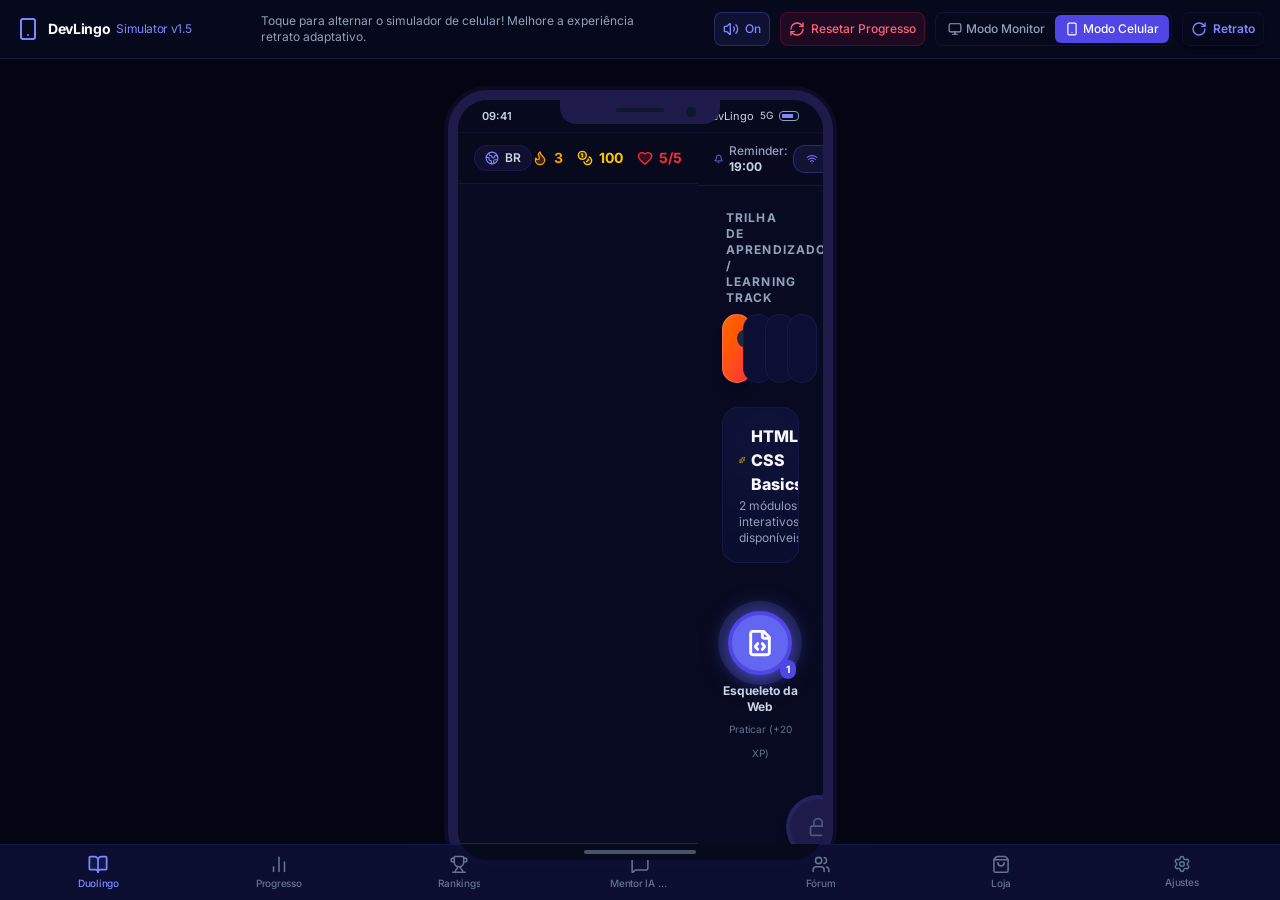
==== commit ce3d709d: "build: update standalone build process Refactor the build script to output index files into the dist" ====
--- a/standalone.html
+++ b/standalone.html
@@ -6,7 +6,7 @@
     <title>DevLingo - Gamified Code Learning</title>
     <!-- Tailwind CSS v4 inlined styles -->
     <style>
-      @import"https://fonts.googleapis.com/css2?family=Inter:wght@400;500;600;700;800;900&family=JetBrains+Mono:wght@400;500;700&display=swap";/*! tailwindcss v4.3.1 | MIT License | https://tailwindcss.com */@layer properties{@supports (((-webkit-hyphens:none)) and (not (margin-trim:inline))) or ((-moz-orient:inline) and (not (color:rgb(from red r g b)))){*,:before,:after,::backdrop{--tw-translate-x:0;--tw-translate-y:0;--tw-translate-z:0;--tw-scale-x:1;--tw-scale-y:1;--tw-scale-z:1;--tw-space-y-reverse:0;--tw-divide-y-reverse:0;--tw-border-style:solid;--tw-gradient-position:initial;--tw-gradient-from:#0000;--tw-gradient-via:#0000;--tw-gradient-to:#0000;--tw-gradient-stops:initial;--tw-gradient-via-stops:initial;--tw-gradient-from-position:0%;--tw-gradient-via-position:50%;--tw-gradient-to-position:100%;--tw-leading:initial;--tw-font-weight:initial;--tw-tracking:initial;--tw-shadow:0 0 #0000;--tw-shadow-color:initial;--tw-shadow-alpha:100%;--tw-inset-shadow:0 0 #0000;--tw-inset-shadow-color:initial;--tw-inset-shadow-alpha:100%;--tw-ring-color:initial;--tw-ring-shadow:0 0 #0000;--tw-inset-ring-color:initial;--tw-inset-ring-shadow:0 0 #0000;--tw-ring-inset:initial;--tw-ring-offset-width:0px;--tw-ring-offset-color:#fff;--tw-ring-offset-shadow:0 0 #0000;--tw-blur:initial;--tw-brightness:initial;--tw-contrast:initial;--tw-grayscale:initial;--tw-hue-rotate:initial;--tw-invert:initial;--tw-opacity:initial;--tw-saturate:initial;--tw-sepia:initial;--tw-drop-shadow:initial;--tw-drop-shadow-color:initial;--tw-drop-shadow-alpha:100%;--tw-drop-shadow-size:initial;--tw-backdrop-blur:initial;--tw-backdrop-brightness:initial;--tw-backdrop-contrast:initial;--tw-backdrop-grayscale:initial;--tw-backdrop-hue-rotate:initial;--tw-backdrop-invert:initial;--tw-backdrop-opacity:initial;--tw-backdrop-saturate:initial;--tw-backdrop-sepia:initial;--tw-duration:initial}}}@layer theme{:root,:host{--font-sans:"Inter", ui-sans-serif, system-ui, sans-serif;--font-mono:"JetBrains Mono", ui-monospace, SFMono-Regular, monospace;--color-red-500:oklch(63.7% .237 25.331);--color-orange-500:oklch(70.5% .213 47.604);--color-amber-400:oklch(82.8% .189 84.429);--color-amber-500:oklch(76.9% .188 70.08);--color-amber-600:oklch(66.6% .179 58.318);--color-amber-800:oklch(47.3% .137 46.201);--color-yellow-300:oklch(90.5% .182 98.111);--color-yellow-400:oklch(85.2% .199 91.936);--color-yellow-500:oklch(79.5% .184 86.047);--color-emerald-100:oklch(95% .052 163.051);--color-emerald-300:oklch(84.5% .143 164.978);--color-emerald-400:oklch(76.5% .177 163.223);--color-emerald-500:oklch(69.6% .17 162.48);--color-emerald-600:oklch(59.6% .145 163.225);--color-emerald-800:oklch(43.2% .095 166.913);--color-emerald-950:oklch(26.2% .051 172.552);--color-teal-500:oklch(70.4% .14 182.503);--color-cyan-400:oklch(78.9% .154 211.53);--color-blue-400:oklch(70.7% .165 254.624);--color-blue-500:oklch(62.3% .214 259.815);--color-indigo-400:oklch(67.3% .182 276.935);--color-indigo-500:#6366f1;--color-indigo-600:#4f46e5;--color-indigo-800:#3730a3;--color-indigo-900:#312e81;--color-indigo-950:oklch(25.7% .09 281.288);--color-violet-400:oklch(70.2% .183 293.541);--color-violet-500:oklch(60.6% .25 292.717);--color-purple-400:oklch(71.4% .203 305.504);--color-purple-500:oklch(62.7% .265 303.9);--color-rose-400:oklch(71.2% .194 13.428);--color-rose-500:oklch(64.5% .246 16.439);--color-slate-50:oklch(98.4% .003 247.858);--color-slate-100:oklch(96.8% .007 247.896);--color-slate-200:oklch(92.9% .013 255.508);--color-slate-300:oklch(86.9% .022 252.894);--color-slate-400:oklch(70.4% .04 256.788);--color-slate-500:oklch(55.4% .046 257.417);--color-slate-600:oklch(44.6% .043 257.281);--color-slate-700:oklch(37.2% .044 257.287);--color-slate-800:oklch(27.9% .041 260.031);--color-slate-900:oklch(20.8% .042 265.755);--color-slate-950:oklch(12.9% .042 264.695);--color-zinc-950:oklch(14.1% .005 285.823);--color-stone-100:oklch(97% .001 106.424);--color-black:#000;--color-white:#fff;--spacing:.25rem;--container-xs:20rem;--container-sm:24rem;--container-md:28rem;--container-lg:32rem;--container-6xl:72rem;--text-xs:.75rem;--text-xs--line-height:calc(1 / .75);--text-sm:.875rem;--text-sm--line-height:calc(1.25 / .875);--text-base:1rem;--text-base--line-height: 1.5 ;--text-lg:1.125rem;--text-lg--line-height:calc(1.75 / 1.125);--text-xl:1.25rem;--text-xl--line-height:calc(1.75 / 1.25);--text-2xl:1.5rem;--text-2xl--line-height:calc(2 / 1.5);--text-3xl:1.875rem;--text-3xl--line-height: 1.2 ;--font-weight-normal:400;--font-weight-medium:500;--font-weight-semibold:600;--font-weight-bold:700;--font-weight-extrabold:800;--font-weight-black:900;--tracking-tight:-.025em;--tracking-wider:.05em;--tracking-widest:.1em;--leading-tight:1.25;--leading-relaxed:1.625;--radius-sm:.25rem;--radius-md:.375rem;--radius-lg:.5rem;--radius-xl:.75rem;--radius-2xl:1rem;--radius-3xl:1.5rem;--animate-spin:spin 1s linear infinite;--animate-ping:ping 1s cubic-bezier(0, 0, .2, 1) infinite;--animate-pulse:pulse 2s cubic-bezier(.4, 0, .6, 1) infinite;--animate-bounce:bounce 1s infinite;--blur-xs:4px;--blur-md:12px;--blur-xl:24px;--blur-2xl:40px;--default-transition-duration:.15s;--default-transition-timing-function:cubic-bezier(.4, 0, .2, 1);--default-font-family:var(--font-sans);--default-mono-font-family:var(--font-mono)}}@layer base{*,:after,:before,::backdrop{box-sizing:border-box;border:0 solid;margin:0;padding:0}::file-selector-button{box-sizing:border-box;border:0 solid;margin:0;padding:0}html,:host{-webkit-text-size-adjust:100%;-moz-tab-size:4;tab-size:4;line-height:1.5;font-family:var(--default-font-family,ui-sans-serif, system-ui, sans-serif, "Apple Color Emoji", "Segoe UI Emoji", "Segoe UI Symbol", "Noto Color Emoji");font-feature-settings:var(--default-font-feature-settings,normal);font-variation-settings:var(--default-font-variation-settings,normal);-webkit-tap-highlight-color:transparent}hr{height:0;color:inherit;border-top-width:1px}abbr:where([title]){-webkit-text-decoration:underline dotted;text-decoration:underline dotted}h1,h2,h3,h4,h5,h6{font-size:inherit;font-weight:inherit}a{color:inherit;-webkit-text-decoration:inherit;text-decoration:inherit}b,strong{font-weight:bolder}code,kbd,samp,pre{font-family:var(--default-mono-font-family,ui-monospace, SFMono-Regular, Menlo, Monaco, Consolas, "Liberation Mono", "Courier New", monospace);font-feature-settings:var(--default-mono-font-feature-settings,normal);font-variation-settings:var(--default-mono-font-variation-settings,normal);font-size:1em}small{font-size:80%}sub,sup{vertical-align:baseline;font-size:75%;line-height:0;position:relative}sub{bottom:-.25em}sup{top:-.5em}table{text-indent:0;border-color:inherit;border-collapse:collapse}:-moz-focusring{outline:auto}progress{vertical-align:baseline}summary{display:list-item}ol,ul,menu{list-style:none}img,svg,video,canvas,audio,iframe,embed,object{vertical-align:middle;display:block}img,video{max-width:100%;height:auto}button,input,select,optgroup,textarea{font:inherit;font-feature-settings:inherit;font-variation-settings:inherit;letter-spacing:inherit;color:inherit;opacity:1;background-color:#0000;border-radius:0}::file-selector-button{font:inherit;font-feature-settings:inherit;font-variation-settings:inherit;letter-spacing:inherit;color:inherit;opacity:1;background-color:#0000;border-radius:0}:where(select:is([multiple],[size])) optgroup{font-weight:bolder}:where(select:is([multiple],[size])) optgroup option{padding-inline-start:20px}::file-selector-button{margin-inline-end:4px}::placeholder{opacity:1}@supports (not ((-webkit-appearance:-apple-pay-button))) or (contain-intrinsic-size:1px){::placeholder{color:currentColor}@supports (color:color-mix(in lab,red,red)){::placeholder{color:color-mix(in oklab,currentcolor 50%,transparent)}}}textarea{resize:vertical}::-webkit-search-decoration{-webkit-appearance:none}::-webkit-date-and-time-value{min-height:1lh;text-align:inherit}::-webkit-datetime-edit{display:inline-flex}::-webkit-datetime-edit-fields-wrapper{padding:0}::-webkit-datetime-edit{padding-block:0}::-webkit-datetime-edit-year-field{padding-block:0}::-webkit-datetime-edit-month-field{padding-block:0}::-webkit-datetime-edit-day-field{padding-block:0}::-webkit-datetime-edit-hour-field{padding-block:0}::-webkit-datetime-edit-minute-field{padding-block:0}::-webkit-datetime-edit-second-field{padding-block:0}::-webkit-datetime-edit-millisecond-field{padding-block:0}::-webkit-datetime-edit-meridiem-field{padding-block:0}::-webkit-calendar-picker-indicator{line-height:1}:-moz-ui-invalid{box-shadow:none}button,input:where([type=button],[type=reset],[type=submit]){-webkit-appearance:button;-moz-appearance:button;appearance:button}::file-selector-button{-webkit-appearance:button;-moz-appearance:button;appearance:button}::-webkit-inner-spin-button{height:auto}::-webkit-outer-spin-button{height:auto}[hidden]:where(:not([hidden=until-found])){display:none!important}}@layer components;@layer utilities{.pointer-events-none{pointer-events:none}.absolute{position:absolute}.fixed{position:fixed}.relative{position:relative}.sticky{position:sticky}.-inset-2\.5{inset:calc(var(--spacing) * -2.5)}.inset-0{top:0;right:0;bottom:0;left:0}.-top-4{top:calc(var(--spacing) * -4)}.-top-6{top:calc(var(--spacing) * -6)}.top-0{top:0}.top-1\/2{top:50%}.top-12{top:calc(var(--spacing) * 12)}.top-\[-5px\]{top:-5px}.-right-1{right:calc(var(--spacing) * -1)}.-right-4{right:calc(var(--spacing) * -4)}.-right-6{right:calc(var(--spacing) * -6)}.right-0{right:0}.right-6{right:calc(var(--spacing) * 6)}.right-\[-5px\]{right:-5px}.-bottom-1{bottom:calc(var(--spacing) * -1)}.bottom-0{bottom:0}.left-0{left:0}.left-1\/2{left:50%}.z-10{z-index:10}.z-40{z-index:40}.z-50{z-index:50}.col-span-2{grid-column:span 2/span 2}.col-span-3{grid-column:span 3/span 3}.col-span-7{grid-column:span 7/span 7}.mx-1\.5{margin-inline:calc(var(--spacing) * 1.5)}.mx-4{margin-inline:calc(var(--spacing) * 4)}.my-3{margin-block:calc(var(--spacing) * 3)}.my-4{margin-block:calc(var(--spacing) * 4)}.mt-0\.5{margin-top:calc(var(--spacing) * .5)}.mt-1{margin-top:var(--spacing)}.mt-1\.5{margin-top:calc(var(--spacing) * 1.5)}.mt-2{margin-top:calc(var(--spacing) * 2)}.mt-3{margin-top:calc(var(--spacing) * 3)}.mt-3\.5{margin-top:calc(var(--spacing) * 3.5)}.mt-4{margin-top:calc(var(--spacing) * 4)}.mt-6{margin-top:calc(var(--spacing) * 6)}.mt-8{margin-top:calc(var(--spacing) * 8)}.mt-10{margin-top:calc(var(--spacing) * 10)}.mr-1{margin-right:var(--spacing)}.mb-1{margin-bottom:var(--spacing)}.mb-2{margin-bottom:calc(var(--spacing) * 2)}.mb-3{margin-bottom:calc(var(--spacing) * 3)}.mb-4{margin-bottom:calc(var(--spacing) * 4)}.ml-2{margin-left:calc(var(--spacing) * 2)}.line-clamp-1{-webkit-line-clamp:1;-webkit-box-orient:vertical;display:-webkit-box;overflow:hidden}.block{display:block}.contents{display:contents}.flex{display:flex}.grid{display:grid}.hidden{display:none}.inline-block{display:inline-block}.h-1{height:var(--spacing)}.h-1\.5{height:calc(var(--spacing) * 1.5)}.h-2{height:calc(var(--spacing) * 2)}.h-2\.5{height:calc(var(--spacing) * 2.5)}.h-3{height:calc(var(--spacing) * 3)}.h-3\.5{height:calc(var(--spacing) * 3.5)}.h-4{height:calc(var(--spacing) * 4)}.h-5{height:calc(var(--spacing) * 5)}.h-6{height:calc(var(--spacing) * 6)}.h-7{height:calc(var(--spacing) * 7)}.h-8{height:calc(var(--spacing) * 8)}.h-10{height:calc(var(--spacing) * 10)}.h-12{height:calc(var(--spacing) * 12)}.h-14{height:calc(var(--spacing) * 14)}.h-16{height:calc(var(--spacing) * 16)}.h-20{height:calc(var(--spacing) * 20)}.h-24{height:calc(var(--spacing) * 24)}.h-40{height:calc(var(--spacing) * 40)}.h-44{height:calc(var(--spacing) * 44)}.h-\[150px\]{height:150px}.h-\[410px\]{height:410px}.h-\[780px\]{height:780px}.h-\[calc\(100vh-100px\)\]{height:calc(100vh - 100px)}.h-full{height:100%}.min-h-0{min-height:0}.min-h-\[100px\]{min-height:100px}.min-h-\[450px\]{min-height:450px}.min-h-screen{min-height:100vh}.w-2{width:calc(var(--spacing) * 2)}.w-2\.5{width:calc(var(--spacing) * 2.5)}.w-3{width:calc(var(--spacing) * 3)}.w-3\.5{width:calc(var(--spacing) * 3.5)}.w-4{width:calc(var(--spacing) * 4)}.w-4\/5{width:80%}.w-5{width:calc(var(--spacing) * 5)}.w-6{width:calc(var(--spacing) * 6)}.w-7{width:calc(var(--spacing) * 7)}.w-8{width:calc(var(--spacing) * 8)}.w-10{width:calc(var(--spacing) * 10)}.w-11{width:calc(var(--spacing) * 11)}.w-12{width:calc(var(--spacing) * 12)}.w-16{width:calc(var(--spacing) * 16)}.w-20{width:calc(var(--spacing) * 20)}.w-24{width:calc(var(--spacing) * 24)}.w-28{width:calc(var(--spacing) * 28)}.w-40{width:calc(var(--spacing) * 40)}.w-64{width:calc(var(--spacing) * 64)}.w-\[90\%\]{width:90%}.w-\[385px\]{width:385px}.w-\[780px\]{width:780px}.w-fit{width:fit-content}.w-full{width:100%}.w-px{width:1px}.max-w-6xl{max-width:var(--container-6xl)}.max-w-\[60px\]{max-width:60px}.max-w-\[80\%\]{max-width:80%}.max-w-\[80px\]{max-width:80px}.max-w-\[120px\]{max-width:120px}.max-w-lg{max-width:var(--container-lg)}.max-w-md{max-width:var(--container-md)}.max-w-sm{max-width:var(--container-sm)}.max-w-xs{max-width:var(--container-xs)}.min-w-0{min-width:0}.min-w-\[70px\]{min-width:70px}.flex-1{flex:1}.shrink-0{flex-shrink:0}.-translate-x-1\/2{--tw-translate-x: -50% ;translate:var(--tw-translate-x) var(--tw-translate-y)}.-translate-y-1\/2{--tw-translate-y: -50% ;translate:var(--tw-translate-x) var(--tw-translate-y)}.scale-95{--tw-scale-x:95%;--tw-scale-y:95%;--tw-scale-z:95%;scale:var(--tw-scale-x) var(--tw-scale-y)}.scale-110{--tw-scale-x:110%;--tw-scale-y:110%;--tw-scale-z:110%;scale:var(--tw-scale-x) var(--tw-scale-y)}.animate-bounce{animation:var(--animate-bounce)}.animate-ping{animation:var(--animate-ping)}.animate-pulse{animation:var(--animate-pulse)}.animate-spin{animation:var(--animate-spin)}.cursor-not-allowed{cursor:not-allowed}.cursor-pointer{cursor:pointer}.resize-none{resize:none}.scrollbar-none{scrollbar-width:none}.grid-cols-1{grid-template-columns:repeat(1,minmax(0,1fr))}.grid-cols-2{grid-template-columns:repeat(2,minmax(0,1fr))}.grid-cols-12{grid-template-columns:repeat(12,minmax(0,1fr))}.flex-col{flex-direction:column}.flex-wrap{flex-wrap:wrap}.items-center{align-items:center}.items-end{align-items:flex-end}.items-start{align-items:flex-start}.justify-around{justify-content:space-around}.justify-between{justify-content:space-between}.justify-center{justify-content:center}.justify-end{justify-content:flex-end}.justify-start{justify-content:flex-start}.gap-0\.5{gap:calc(var(--spacing) * .5)}.gap-1{gap:var(--spacing)}.gap-1\.5{gap:calc(var(--spacing) * 1.5)}.gap-2{gap:calc(var(--spacing) * 2)}.gap-2\.5{gap:calc(var(--spacing) * 2.5)}.gap-3{gap:calc(var(--spacing) * 3)}.gap-3\.5{gap:calc(var(--spacing) * 3.5)}.gap-4{gap:calc(var(--spacing) * 4)}.gap-6{gap:calc(var(--spacing) * 6)}.gap-8{gap:calc(var(--spacing) * 8)}:where(.space-y-1>:not(:last-child)){--tw-space-y-reverse:0;margin-block-start:calc(var(--spacing) * var(--tw-space-y-reverse));margin-block-end:calc(var(--spacing) * calc(1 - var(--tw-space-y-reverse)))}:where(.space-y-2>:not(:last-child)){--tw-space-y-reverse:0;margin-block-start:calc(calc(var(--spacing) * 2) * var(--tw-space-y-reverse));margin-block-end:calc(calc(var(--spacing) * 2) * calc(1 - var(--tw-space-y-reverse)))}:where(.space-y-2\.5>:not(:last-child)){--tw-space-y-reverse:0;margin-block-start:calc(calc(var(--spacing) * 2.5) * var(--tw-space-y-reverse));margin-block-end:calc(calc(var(--spacing) * 2.5) * calc(1 - var(--tw-space-y-reverse)))}:where(.space-y-3>:not(:last-child)){--tw-space-y-reverse:0;margin-block-start:calc(calc(var(--spacing) * 3) * var(--tw-space-y-reverse));margin-block-end:calc(calc(var(--spacing) * 3) * calc(1 - var(--tw-space-y-reverse)))}:where(.space-y-3\.5>:not(:last-child)){--tw-space-y-reverse:0;margin-block-start:calc(calc(var(--spacing) * 3.5) * var(--tw-space-y-reverse));margin-block-end:calc(calc(var(--spacing) * 3.5) * calc(1 - var(--tw-space-y-reverse)))}:where(.space-y-4>:not(:last-child)){--tw-space-y-reverse:0;margin-block-start:calc(calc(var(--spacing) * 4) * var(--tw-space-y-reverse));margin-block-end:calc(calc(var(--spacing) * 4) * calc(1 - var(--tw-space-y-reverse)))}:where(.space-y-6>:not(:last-child)){--tw-space-y-reverse:0;margin-block-start:calc(calc(var(--spacing) * 6) * var(--tw-space-y-reverse));margin-block-end:calc(calc(var(--spacing) * 6) * calc(1 - var(--tw-space-y-reverse)))}:where(.divide-y>:not(:last-child)){--tw-divide-y-reverse:0;border-bottom-style:var(--tw-border-style);border-top-style:var(--tw-border-style);border-top-width:calc(1px * var(--tw-divide-y-reverse));border-bottom-width:calc(1px * calc(1 - var(--tw-divide-y-reverse)))}:where(.divide-slate-900>:not(:last-child)){border-color:var(--color-slate-900)}.truncate{text-overflow:ellipsis;white-space:nowrap;overflow:hidden}.overflow-auto{overflow:auto}.overflow-hidden{overflow:hidden}.overflow-x-auto{overflow-x:auto}.overflow-y-auto{overflow-y:auto}.rounded{border-radius:.25rem}.rounded-2xl{border-radius:var(--radius-2xl)}.rounded-3xl{border-radius:var(--radius-3xl)}.rounded-\[40px\]{border-radius:40px}.rounded-full{border-radius:3.40282e38px}.rounded-lg{border-radius:var(--radius-lg)}.rounded-md{border-radius:var(--radius-md)}.rounded-sm{border-radius:var(--radius-sm)}.rounded-xl{border-radius:var(--radius-xl)}.rounded-t-md{border-top-left-radius:var(--radius-md);border-top-right-radius:var(--radius-md)}.rounded-r-2xl{border-top-right-radius:var(--radius-2xl);border-bottom-right-radius:var(--radius-2xl)}.rounded-b-2xl{border-bottom-right-radius:var(--radius-2xl);border-bottom-left-radius:var(--radius-2xl)}.border{border-style:var(--tw-border-style);border-width:1px}.border-2{border-style:var(--tw-border-style);border-width:2px}.border-3{border-style:var(--tw-border-style);border-width:3px}.border-4{border-style:var(--tw-border-style);border-width:4px}.border-\[10px\]{border-style:var(--tw-border-style);border-width:10px}.border-y{border-block-style:var(--tw-border-style);border-block-width:1px}.border-t{border-top-style:var(--tw-border-style);border-top-width:1px}.border-r{border-right-style:var(--tw-border-style);border-right-width:1px}.border-b{border-bottom-style:var(--tw-border-style);border-bottom-width:1px}.border-dashed{--tw-border-style:dashed;border-style:dashed}.border-\[\#1e1b4b\]{border-color:#1e1b4b}.border-\[\#312e81\]\/40{border-color:#312e8166}.border-amber-500\/20{border-color:#f99c0033}@supports (color:color-mix(in lab,red,red)){.border-amber-500\/20{border-color:color-mix(in oklab,var(--color-amber-500) 20%,transparent)}}.border-amber-500\/30{border-color:#f99c004d}@supports (color:color-mix(in lab,red,red)){.border-amber-500\/30{border-color:color-mix(in oklab,var(--color-amber-500) 30%,transparent)}}.border-current\/10{border-color:currentColor}@supports (color:color-mix(in lab,red,red)){.border-current\/10{border-color:color-mix(in oklab,currentcolor 10%,transparent)}}.border-current\/30{border-color:currentColor}@supports (color:color-mix(in lab,red,red)){.border-current\/30{border-color:color-mix(in oklab,currentcolor 30%,transparent)}}.border-emerald-400{border-color:var(--color-emerald-400)}.border-emerald-500\/10{border-color:#00bb7f1a}@supports (color:color-mix(in lab,red,red)){.border-emerald-500\/10{border-color:color-mix(in oklab,var(--color-emerald-500) 10%,transparent)}}.border-emerald-500\/20{border-color:#00bb7f33}@supports (color:color-mix(in lab,red,red)){.border-emerald-500\/20{border-color:color-mix(in oklab,var(--color-emerald-500) 20%,transparent)}}.border-emerald-500\/30{border-color:#00bb7f4d}@supports (color:color-mix(in lab,red,red)){.border-emerald-500\/30{border-color:color-mix(in oklab,var(--color-emerald-500) 30%,transparent)}}.border-emerald-800{border-color:var(--color-emerald-800)}.border-emerald-800\/20{border-color:#005f4633}@supports (color:color-mix(in lab,red,red)){.border-emerald-800\/20{border-color:color-mix(in oklab,var(--color-emerald-800) 20%,transparent)}}.border-indigo-400{border-color:var(--color-indigo-400)}.border-indigo-500{border-color:var(--color-indigo-500)}.border-indigo-500\/20{border-color:#6366f133}@supports (color:color-mix(in lab,red,red)){.border-indigo-500\/20{border-color:color-mix(in oklab,var(--color-indigo-500) 20%,transparent)}}.border-indigo-500\/30{border-color:#6366f14d}@supports (color:color-mix(in lab,red,red)){.border-indigo-500\/30{border-color:color-mix(in oklab,var(--color-indigo-500) 30%,transparent)}}.border-indigo-600{border-color:var(--color-indigo-600)}.border-indigo-800\/30{border-color:#3730a34d}@supports (color:color-mix(in lab,red,red)){.border-indigo-800\/30{border-color:color-mix(in oklab,var(--color-indigo-800) 30%,transparent)}}.border-indigo-800\/40{border-color:#3730a366}@supports (color:color-mix(in lab,red,red)){.border-indigo-800\/40{border-color:color-mix(in oklab,var(--color-indigo-800) 40%,transparent)}}.border-indigo-900\/20{border-color:#312e8133}@supports (color:color-mix(in lab,red,red)){.border-indigo-900\/20{border-color:color-mix(in oklab,var(--color-indigo-900) 20%,transparent)}}.border-indigo-900\/30{border-color:#312e814d}@supports (color:color-mix(in lab,red,red)){.border-indigo-900\/30{border-color:color-mix(in oklab,var(--color-indigo-900) 30%,transparent)}}.border-indigo-900\/40{border-color:#312e8166}@supports (color:color-mix(in lab,red,red)){.border-indigo-900\/40{border-color:color-mix(in oklab,var(--color-indigo-900) 40%,transparent)}}.border-indigo-950\/40{border-color:#1e1a4d66}@supports (color:color-mix(in lab,red,red)){.border-indigo-950\/40{border-color:color-mix(in oklab,var(--color-indigo-950) 40%,transparent)}}.border-indigo-950\/55{border-color:#1e1a4d8c}@supports (color:color-mix(in lab,red,red)){.border-indigo-950\/55{border-color:color-mix(in oklab,var(--color-indigo-950) 55%,transparent)}}.border-rose-500\/10{border-color:#ff23571a}@supports (color:color-mix(in lab,red,red)){.border-rose-500\/10{border-color:color-mix(in oklab,var(--color-rose-500) 10%,transparent)}}.border-rose-500\/20{border-color:#ff235733}@supports (color:color-mix(in lab,red,red)){.border-rose-500\/20{border-color:color-mix(in oklab,var(--color-rose-500) 20%,transparent)}}.border-slate-300{border-color:var(--color-slate-300)}.border-slate-400{border-color:var(--color-slate-400)}.border-slate-700{border-color:var(--color-slate-700)}.border-slate-700\/50{border-color:#31415880}@supports (color:color-mix(in lab,red,red)){.border-slate-700\/50{border-color:color-mix(in oklab,var(--color-slate-700) 50%,transparent)}}.border-slate-800{border-color:var(--color-slate-800)}.border-slate-800\/40{border-color:#1d293d66}@supports (color:color-mix(in lab,red,red)){.border-slate-800\/40{border-color:color-mix(in oklab,var(--color-slate-800) 40%,transparent)}}.border-slate-800\/60{border-color:#1d293d99}@supports (color:color-mix(in lab,red,red)){.border-slate-800\/60{border-color:color-mix(in oklab,var(--color-slate-800) 60%,transparent)}}.border-slate-800\/80{border-color:#1d293dcc}@supports (color:color-mix(in lab,red,red)){.border-slate-800\/80{border-color:color-mix(in oklab,var(--color-slate-800) 80%,transparent)}}.border-slate-900{border-color:var(--color-slate-900)}.border-slate-900\/50{border-color:#0f172b80}@supports (color:color-mix(in lab,red,red)){.border-slate-900\/50{border-color:color-mix(in oklab,var(--color-slate-900) 50%,transparent)}}.border-slate-900\/60{border-color:#0f172b99}@supports (color:color-mix(in lab,red,red)){.border-slate-900\/60{border-color:color-mix(in oklab,var(--color-slate-900) 60%,transparent)}}.border-slate-900\/80{border-color:#0f172bcc}@supports (color:color-mix(in lab,red,red)){.border-slate-900\/80{border-color:color-mix(in oklab,var(--color-slate-900) 80%,transparent)}}.border-transparent{border-color:#0000}.border-white\/20{border-color:#fff3}@supports (color:color-mix(in lab,red,red)){.border-white\/20{border-color:color-mix(in oklab,var(--color-white) 20%,transparent)}}.border-yellow-300{border-color:var(--color-yellow-300)}.border-yellow-500{border-color:var(--color-yellow-500)}.border-yellow-500\/30{border-color:#edb2004d}@supports (color:color-mix(in lab,red,red)){.border-yellow-500\/30{border-color:color-mix(in oklab,var(--color-yellow-500) 30%,transparent)}}.border-yellow-500\/40{border-color:#edb20066}@supports (color:color-mix(in lab,red,red)){.border-yellow-500\/40{border-color:color-mix(in oklab,var(--color-yellow-500) 40%,transparent)}}.bg-\[\#0c0f33\]{background-color:#0c0f33}.bg-\[\#0c0f33\]\/80{background-color:#0c0f33cc}.bg-\[\#0c0f33\]\/95{background-color:#0c0f33f2}.bg-\[\#1e1b4b\]{background-color:#1e1b4b}.bg-\[\#090b23\]{background-color:#090b23}.bg-\[\#090b23\]\/60{background-color:#090b2399}.bg-\[\#312e81\]{background-color:#312e81}.bg-\[\#07091d\]{background-color:#07091d}.bg-\[\#07091d\]\/60{background-color:#07091d99}.bg-\[\#07091d\]\/90{background-color:#07091de6}.bg-\[\#050614\]{background-color:#050614}.bg-\[\#050614\]\/90{background-color:#050614e6}.bg-amber-500\/10{background-color:#f99c001a}@supports (color:color-mix(in lab,red,red)){.bg-amber-500\/10{background-color:color-mix(in oklab,var(--color-amber-500) 10%,transparent)}}.bg-black{background-color:var(--color-black)}.bg-blue-500\/10{background-color:#3080ff1a}@supports (color:color-mix(in lab,red,red)){.bg-blue-500\/10{background-color:color-mix(in oklab,var(--color-blue-500) 10%,transparent)}}.bg-emerald-500{background-color:var(--color-emerald-500)}.bg-emerald-500\/5{background-color:#00bb7f0d}@supports (color:color-mix(in lab,red,red)){.bg-emerald-500\/5{background-color:color-mix(in oklab,var(--color-emerald-500) 5%,transparent)}}.bg-emerald-500\/10{background-color:#00bb7f1a}@supports (color:color-mix(in lab,red,red)){.bg-emerald-500\/10{background-color:color-mix(in oklab,var(--color-emerald-500) 10%,transparent)}}.bg-emerald-500\/15{background-color:#00bb7f26}@supports (color:color-mix(in lab,red,red)){.bg-emerald-500\/15{background-color:color-mix(in oklab,var(--color-emerald-500) 15%,transparent)}}.bg-emerald-500\/20{background-color:#00bb7f33}@supports (color:color-mix(in lab,red,red)){.bg-emerald-500\/20{background-color:color-mix(in oklab,var(--color-emerald-500) 20%,transparent)}}.bg-emerald-950{background-color:var(--color-emerald-950)}.bg-indigo-400{background-color:var(--color-indigo-400)}.bg-indigo-500{background-color:var(--color-indigo-500)}.bg-indigo-500\/10{background-color:#6366f11a}@supports (color:color-mix(in lab,red,red)){.bg-indigo-500\/10{background-color:color-mix(in oklab,var(--color-indigo-500) 10%,transparent)}}.bg-indigo-500\/15{background-color:#6366f126}@supports (color:color-mix(in lab,red,red)){.bg-indigo-500\/15{background-color:color-mix(in oklab,var(--color-indigo-500) 15%,transparent)}}.bg-indigo-500\/20{background-color:#6366f133}@supports (color:color-mix(in lab,red,red)){.bg-indigo-500\/20{background-color:color-mix(in oklab,var(--color-indigo-500) 20%,transparent)}}.bg-indigo-500\/30{background-color:#6366f14d}@supports (color:color-mix(in lab,red,red)){.bg-indigo-500\/30{background-color:color-mix(in oklab,var(--color-indigo-500) 30%,transparent)}}.bg-indigo-600{background-color:var(--color-indigo-600)}.bg-indigo-900\/30{background-color:#312e814d}@supports (color:color-mix(in lab,red,red)){.bg-indigo-900\/30{background-color:color-mix(in oklab,var(--color-indigo-900) 30%,transparent)}}.bg-indigo-950{background-color:var(--color-indigo-950)}.bg-indigo-950\/20{background-color:#1e1a4d33}@supports (color:color-mix(in lab,red,red)){.bg-indigo-950\/20{background-color:color-mix(in oklab,var(--color-indigo-950) 20%,transparent)}}.bg-indigo-950\/40{background-color:#1e1a4d66}@supports (color:color-mix(in lab,red,red)){.bg-indigo-950\/40{background-color:color-mix(in oklab,var(--color-indigo-950) 40%,transparent)}}.bg-purple-500\/10{background-color:#ac4bff1a}@supports (color:color-mix(in lab,red,red)){.bg-purple-500\/10{background-color:color-mix(in oklab,var(--color-purple-500) 10%,transparent)}}.bg-rose-500{background-color:var(--color-rose-500)}.bg-rose-500\/5{background-color:#ff23570d}@supports (color:color-mix(in lab,red,red)){.bg-rose-500\/5{background-color:color-mix(in oklab,var(--color-rose-500) 5%,transparent)}}.bg-rose-500\/10{background-color:#ff23571a}@supports (color:color-mix(in lab,red,red)){.bg-rose-500\/10{background-color:color-mix(in oklab,var(--color-rose-500) 10%,transparent)}}.bg-rose-500\/15{background-color:#ff235726}@supports (color:color-mix(in lab,red,red)){.bg-rose-500\/15{background-color:color-mix(in oklab,var(--color-rose-500) 15%,transparent)}}.bg-slate-50{background-color:var(--color-slate-50)}.bg-slate-400{background-color:var(--color-slate-400)}.bg-slate-600{background-color:var(--color-slate-600)}.bg-slate-800{background-color:var(--color-slate-800)}.bg-slate-900{background-color:var(--color-slate-900)}.bg-slate-900\/10{background-color:#0f172b1a}@supports (color:color-mix(in lab,red,red)){.bg-slate-900\/10{background-color:color-mix(in oklab,var(--color-slate-900) 10%,transparent)}}.bg-slate-900\/40{background-color:#0f172b66}@supports (color:color-mix(in lab,red,red)){.bg-slate-900\/40{background-color:color-mix(in oklab,var(--color-slate-900) 40%,transparent)}}.bg-slate-900\/60{background-color:#0f172b99}@supports (color:color-mix(in lab,red,red)){.bg-slate-900\/60{background-color:color-mix(in oklab,var(--color-slate-900) 60%,transparent)}}.bg-slate-950{background-color:var(--color-slate-950)}.bg-slate-950\/20{background-color:#02061833}@supports (color:color-mix(in lab,red,red)){.bg-slate-950\/20{background-color:color-mix(in oklab,var(--color-slate-950) 20%,transparent)}}.bg-slate-950\/50{background-color:#02061880}@supports (color:color-mix(in lab,red,red)){.bg-slate-950\/50{background-color:color-mix(in oklab,var(--color-slate-950) 50%,transparent)}}.bg-slate-950\/70{background-color:#020618b3}@supports (color:color-mix(in lab,red,red)){.bg-slate-950\/70{background-color:color-mix(in oklab,var(--color-slate-950) 70%,transparent)}}.bg-slate-950\/80{background-color:#020618cc}@supports (color:color-mix(in lab,red,red)){.bg-slate-950\/80{background-color:color-mix(in oklab,var(--color-slate-950) 80%,transparent)}}.bg-slate-950\/90{background-color:#020618e6}@supports (color:color-mix(in lab,red,red)){.bg-slate-950\/90{background-color:color-mix(in oklab,var(--color-slate-950) 90%,transparent)}}.bg-stone-100{background-color:var(--color-stone-100)}.bg-transparent{background-color:#0000}.bg-white{background-color:var(--color-white)}.bg-yellow-400{background-color:var(--color-yellow-400)}.bg-yellow-500{background-color:var(--color-yellow-500)}.bg-zinc-950{background-color:var(--color-zinc-950)}.bg-gradient-to-br{--tw-gradient-position:to bottom right in oklab;background-image:linear-gradient(var(--tw-gradient-stops))}.bg-gradient-to-r{--tw-gradient-position:to right in oklab;background-image:linear-gradient(var(--tw-gradient-stops))}.bg-gradient-to-t{--tw-gradient-position:to top in oklab;background-image:linear-gradient(var(--tw-gradient-stops))}.bg-gradient-to-tr{--tw-gradient-position:to top right in oklab;background-image:linear-gradient(var(--tw-gradient-stops))}.from-amber-400{--tw-gradient-from:var(--color-amber-400);--tw-gradient-stops:var(--tw-gradient-via-stops,var(--tw-gradient-position), var(--tw-gradient-from) var(--tw-gradient-from-position), var(--tw-gradient-to) var(--tw-gradient-to-position))}.from-amber-500{--tw-gradient-from:var(--color-amber-500);--tw-gradient-stops:var(--tw-gradient-via-stops,var(--tw-gradient-position), var(--tw-gradient-from) var(--tw-gradient-from-position), var(--tw-gradient-to) var(--tw-gradient-to-position))}.from-amber-600{--tw-gradient-from:var(--color-amber-600);--tw-gradient-stops:var(--tw-gradient-via-stops,var(--tw-gradient-position), var(--tw-gradient-from) var(--tw-gradient-from-position), var(--tw-gradient-to) var(--tw-gradient-to-position))}.from-blue-500{--tw-gradient-from:var(--color-blue-500);--tw-gradient-stops:var(--tw-gradient-via-stops,var(--tw-gradient-position), var(--tw-gradient-from) var(--tw-gradient-from-position), var(--tw-gradient-to) var(--tw-gradient-to-position))}.from-cyan-400{--tw-gradient-from:var(--color-cyan-400);--tw-gradient-stops:var(--tw-gradient-via-stops,var(--tw-gradient-position), var(--tw-gradient-from) var(--tw-gradient-from-position), var(--tw-gradient-to) var(--tw-gradient-to-position))}.from-emerald-500\/10{--tw-gradient-from:#00bb7f1a}@supports (color:color-mix(in lab,red,red)){.from-emerald-500\/10{--tw-gradient-from:color-mix(in oklab, var(--color-emerald-500) 10%, transparent)}}.from-emerald-500\/10{--tw-gradient-stops:var(--tw-gradient-via-stops,var(--tw-gradient-position), var(--tw-gradient-from) var(--tw-gradient-from-position), var(--tw-gradient-to) var(--tw-gradient-to-position))}.from-emerald-600{--tw-gradient-from:var(--color-emerald-600);--tw-gradient-stops:var(--tw-gradient-via-stops,var(--tw-gradient-position), var(--tw-gradient-from) var(--tw-gradient-from-position), var(--tw-gradient-to) var(--tw-gradient-to-position))}.from-indigo-500{--tw-gradient-from:var(--color-indigo-500);--tw-gradient-stops:var(--tw-gradient-via-stops,var(--tw-gradient-position), var(--tw-gradient-from) var(--tw-gradient-from-position), var(--tw-gradient-to) var(--tw-gradient-to-position))}.from-orange-500{--tw-gradient-from:var(--color-orange-500);--tw-gradient-stops:var(--tw-gradient-via-stops,var(--tw-gradient-position), var(--tw-gradient-from) var(--tw-gradient-from-position), var(--tw-gradient-to) var(--tw-gradient-to-position))}.from-purple-500{--tw-gradient-from:var(--color-purple-500);--tw-gradient-stops:var(--tw-gradient-via-stops,var(--tw-gradient-position), var(--tw-gradient-from) var(--tw-gradient-from-position), var(--tw-gradient-to) var(--tw-gradient-to-position))}.from-slate-400{--tw-gradient-from:var(--color-slate-400);--tw-gradient-stops:var(--tw-gradient-via-stops,var(--tw-gradient-position), var(--tw-gradient-from) var(--tw-gradient-from-position), var(--tw-gradient-to) var(--tw-gradient-to-position))}.from-yellow-400{--tw-gradient-from:var(--color-yellow-400);--tw-gradient-stops:var(--tw-gradient-via-stops,var(--tw-gradient-position), var(--tw-gradient-from) var(--tw-gradient-from-position), var(--tw-gradient-to) var(--tw-gradient-to-position))}.via-yellow-400{--tw-gradient-via:var(--color-yellow-400);--tw-gradient-via-stops:var(--tw-gradient-position), var(--tw-gradient-from) var(--tw-gradient-from-position), var(--tw-gradient-via) var(--tw-gradient-via-position), var(--tw-gradient-to) var(--tw-gradient-to-position);--tw-gradient-stops:var(--tw-gradient-via-stops)}.to-amber-500{--tw-gradient-to:var(--color-amber-500);--tw-gradient-stops:var(--tw-gradient-via-stops,var(--tw-gradient-position), var(--tw-gradient-from) var(--tw-gradient-from-position), var(--tw-gradient-to) var(--tw-gradient-to-position))}.to-amber-600{--tw-gradient-to:var(--color-amber-600);--tw-gradient-stops:var(--tw-gradient-via-stops,var(--tw-gradient-position), var(--tw-gradient-from) var(--tw-gradient-from-position), var(--tw-gradient-to) var(--tw-gradient-to-position))}.to-amber-800{--tw-gradient-to:var(--color-amber-800);--tw-gradient-stops:var(--tw-gradient-via-stops,var(--tw-gradient-position), var(--tw-gradient-from) var(--tw-gradient-from-position), var(--tw-gradient-to) var(--tw-gradient-to-position))}.to-emerald-400{--tw-gradient-to:var(--color-emerald-400);--tw-gradient-stops:var(--tw-gradient-via-stops,var(--tw-gradient-position), var(--tw-gradient-from) var(--tw-gradient-from-position), var(--tw-gradient-to) var(--tw-gradient-to-position))}.to-emerald-500{--tw-gradient-to:var(--color-emerald-500);--tw-gradient-stops:var(--tw-gradient-via-stops,var(--tw-gradient-position), var(--tw-gradient-from) var(--tw-gradient-from-position), var(--tw-gradient-to) var(--tw-gradient-to-position))}.to-indigo-600{--tw-gradient-to:var(--color-indigo-600);--tw-gradient-stops:var(--tw-gradient-via-stops,var(--tw-gradient-position), var(--tw-gradient-from) var(--tw-gradient-from-position), var(--tw-gradient-to) var(--tw-gradient-to-position))}.to-red-500{--tw-gradient-to:var(--color-red-500);--tw-gradient-stops:var(--tw-gradient-via-stops,var(--tw-gradient-position), var(--tw-gradient-from) var(--tw-gradient-from-position), var(--tw-gradient-to) var(--tw-gradient-to-position))}.to-slate-600{--tw-gradient-to:var(--color-slate-600);--tw-gradient-stops:var(--tw-gradient-via-stops,var(--tw-gradient-position), var(--tw-gradient-from) var(--tw-gradient-from-position), var(--tw-gradient-to) var(--tw-gradient-to-position))}.to-teal-500{--tw-gradient-to:var(--color-teal-500);--tw-gradient-stops:var(--tw-gradient-via-stops,var(--tw-gradient-position), var(--tw-gradient-from) var(--tw-gradient-from-position), var(--tw-gradient-to) var(--tw-gradient-to-position))}.to-teal-500\/5{--tw-gradient-to:#00baa70d}@supports (color:color-mix(in lab,red,red)){.to-teal-500\/5{--tw-gradient-to:color-mix(in oklab, var(--color-teal-500) 5%, transparent)}}.to-teal-500\/5{--tw-gradient-stops:var(--tw-gradient-via-stops,var(--tw-gradient-position), var(--tw-gradient-from) var(--tw-gradient-from-position), var(--tw-gradient-to) var(--tw-gradient-to-position))}.to-violet-500{--tw-gradient-to:var(--color-violet-500);--tw-gradient-stops:var(--tw-gradient-via-stops,var(--tw-gradient-position), var(--tw-gradient-from) var(--tw-gradient-from-position), var(--tw-gradient-to) var(--tw-gradient-to-position))}.to-yellow-300{--tw-gradient-to:var(--color-yellow-300);--tw-gradient-stops:var(--tw-gradient-via-stops,var(--tw-gradient-position), var(--tw-gradient-from) var(--tw-gradient-from-position), var(--tw-gradient-to) var(--tw-gradient-to-position))}.fill-amber-500\/10{fill:#f99c001a}@supports (color:color-mix(in lab,red,red)){.fill-amber-500\/10{fill:color-mix(in oklab,var(--color-amber-500) 10%,transparent)}}.fill-amber-500\/20{fill:#f99c0033}@supports (color:color-mix(in lab,red,red)){.fill-amber-500\/20{fill:color-mix(in oklab,var(--color-amber-500) 20%,transparent)}}.fill-emerald-500\/10{fill:#00bb7f1a}@supports (color:color-mix(in lab,red,red)){.fill-emerald-500\/10{fill:color-mix(in oklab,var(--color-emerald-500) 10%,transparent)}}.fill-indigo-500\/10{fill:#6366f11a}@supports (color:color-mix(in lab,red,red)){.fill-indigo-500\/10{fill:color-mix(in oklab,var(--color-indigo-500) 10%,transparent)}}.fill-red-500\/20{fill:#fb2c3633}@supports (color:color-mix(in lab,red,red)){.fill-red-500\/20{fill:color-mix(in oklab,var(--color-red-500) 20%,transparent)}}.fill-rose-500{fill:var(--color-rose-500)}.fill-rose-500\/10{fill:#ff23571a}@supports (color:color-mix(in lab,red,red)){.fill-rose-500\/10{fill:color-mix(in oklab,var(--color-rose-500) 10%,transparent)}}.fill-rose-500\/20{fill:#ff235733}@supports (color:color-mix(in lab,red,red)){.fill-rose-500\/20{fill:color-mix(in oklab,var(--color-rose-500) 20%,transparent)}}.fill-white{fill:var(--color-white)}.fill-yellow-400\/20{fill:#fac80033}@supports (color:color-mix(in lab,red,red)){.fill-yellow-400\/20{fill:color-mix(in oklab,var(--color-yellow-400) 20%,transparent)}}.fill-yellow-500\/20{fill:#edb20033}@supports (color:color-mix(in lab,red,red)){.fill-yellow-500\/20{fill:color-mix(in oklab,var(--color-yellow-500) 20%,transparent)}}.stroke-\[2\.5\]{stroke-width:2.5px}.stroke-\[3px\]{stroke-width:3px}.p-0\.5{padding:calc(var(--spacing) * .5)}.p-1{padding:var(--spacing)}.p-1\.5{padding:calc(var(--spacing) * 1.5)}.p-2{padding:calc(var(--spacing) * 2)}.p-2\.5{padding:calc(var(--spacing) * 2.5)}.p-3{padding:calc(var(--spacing) * 3)}.p-3\.5{padding:calc(var(--spacing) * 3.5)}.p-4{padding:calc(var(--spacing) * 4)}.p-5{padding:calc(var(--spacing) * 5)}.p-6{padding:calc(var(--spacing) * 6)}.px-1{padding-inline:var(--spacing)}.px-1\.5{padding-inline:calc(var(--spacing) * 1.5)}.px-2{padding-inline:calc(var(--spacing) * 2)}.px-2\.5{padding-inline:calc(var(--spacing) * 2.5)}.px-3{padding-inline:calc(var(--spacing) * 3)}.px-3\.5{padding-inline:calc(var(--spacing) * 3.5)}.px-4{padding-inline:calc(var(--spacing) * 4)}.px-5{padding-inline:calc(var(--spacing) * 5)}.px-6{padding-inline:calc(var(--spacing) * 6)}.px-8{padding-inline:calc(var(--spacing) * 8)}.py-0\.5{padding-block:calc(var(--spacing) * .5)}.py-1{padding-block:var(--spacing)}.py-1\.5{padding-block:calc(var(--spacing) * 1.5)}.py-2{padding-block:calc(var(--spacing) * 2)}.py-2\.5{padding-block:calc(var(--spacing) * 2.5)}.py-3{padding-block:calc(var(--spacing) * 3)}.py-3\.5{padding-block:calc(var(--spacing) * 3.5)}.py-4{padding-block:calc(var(--spacing) * 4)}.py-6{padding-block:calc(var(--spacing) * 6)}.py-10{padding-block:calc(var(--spacing) * 10)}.pt-1{padding-top:var(--spacing)}.pt-2{padding-top:calc(var(--spacing) * 2)}.pt-4{padding-top:calc(var(--spacing) * 4)}.pr-8{padding-right:calc(var(--spacing) * 8)}.pb-1\.5{padding-bottom:calc(var(--spacing) * 1.5)}.pb-2\.5{padding-bottom:calc(var(--spacing) * 2.5)}.pb-16{padding-bottom:calc(var(--spacing) * 16)}.pb-20{padding-bottom:calc(var(--spacing) * 20)}.pl-8{padding-left:calc(var(--spacing) * 8)}.text-center{text-align:center}.text-left{text-align:left}.text-right{text-align:right}.font-mono{font-family:var(--font-mono)}.font-sans{font-family:var(--font-sans)}.text-2xl{font-size:var(--text-2xl);line-height:var(--tw-leading,var(--text-2xl--line-height))}.text-3xl{font-size:var(--text-3xl);line-height:var(--tw-leading,var(--text-3xl--line-height))}.text-base{font-size:var(--text-base);line-height:var(--tw-leading,var(--text-base--line-height))}.text-lg{font-size:var(--text-lg);line-height:var(--tw-leading,var(--text-lg--line-height))}.text-sm{font-size:var(--text-sm);line-height:var(--tw-leading,var(--text-sm--line-height))}.text-xl{font-size:var(--text-xl);line-height:var(--tw-leading,var(--text-xl--line-height))}.text-xs{font-size:var(--text-xs);line-height:var(--tw-leading,var(--text-xs--line-height))}.text-\[9px\]{font-size:9px}.text-\[10px\]{font-size:10px}.text-\[11px\]{font-size:11px}.leading-relaxed{--tw-leading:var(--leading-relaxed);line-height:var(--leading-relaxed)}.leading-tight{--tw-leading:var(--leading-tight);line-height:var(--leading-tight)}.font-black{--tw-font-weight:var(--font-weight-black);font-weight:var(--font-weight-black)}.font-bold{--tw-font-weight:var(--font-weight-bold);font-weight:var(--font-weight-bold)}.font-extrabold{--tw-font-weight:var(--font-weight-extrabold);font-weight:var(--font-weight-extrabold)}.font-medium{--tw-font-weight:var(--font-weight-medium);font-weight:var(--font-weight-medium)}.font-normal{--tw-font-weight:var(--font-weight-normal);font-weight:var(--font-weight-normal)}.font-semibold{--tw-font-weight:var(--font-weight-semibold);font-weight:var(--font-weight-semibold)}.tracking-tight{--tw-tracking:var(--tracking-tight);letter-spacing:var(--tracking-tight)}.tracking-wider{--tw-tracking:var(--tracking-wider);letter-spacing:var(--tracking-wider)}.tracking-widest{--tw-tracking:var(--tracking-widest);letter-spacing:var(--tracking-widest)}.whitespace-nowrap{white-space:nowrap}.whitespace-pre-wrap{white-space:pre-wrap}.text-amber-400{color:var(--color-amber-400)}.text-amber-500{color:var(--color-amber-500)}.text-blue-400{color:var(--color-blue-400)}.text-current{color:currentColor}.text-emerald-100{color:var(--color-emerald-100)}.text-emerald-300{color:var(--color-emerald-300)}.text-emerald-400{color:var(--color-emerald-400)}.text-emerald-950{color:var(--color-emerald-950)}.text-indigo-400{color:var(--color-indigo-400)}.text-purple-400{color:var(--color-purple-400)}.text-red-500{color:var(--color-red-500)}.text-rose-400{color:var(--color-rose-400)}.text-rose-500{color:var(--color-rose-500)}.text-slate-100{color:var(--color-slate-100)}.text-slate-200{color:var(--color-slate-200)}.text-slate-300{color:var(--color-slate-300)}.text-slate-400{color:var(--color-slate-400)}.text-slate-500{color:var(--color-slate-500)}.text-slate-600{color:var(--color-slate-600)}.text-slate-900{color:var(--color-slate-900)}.text-slate-950{color:var(--color-slate-950)}.text-white{color:var(--color-white)}.text-yellow-400{color:var(--color-yellow-400)}.uppercase{text-transform:uppercase}.italic{font-style:italic}.placeholder-slate-500::placeholder{color:var(--color-slate-500)}.opacity-40{opacity:.4}.opacity-50{opacity:.5}.opacity-60{opacity:.6}.opacity-70{opacity:.7}.opacity-80{opacity:.8}.opacity-85{opacity:.85}.opacity-90{opacity:.9}.shadow{--tw-shadow:0 1px 3px 0 var(--tw-shadow-color,#0000001a), 0 1px 2px -1px var(--tw-shadow-color,#0000001a);box-shadow:var(--tw-inset-shadow),var(--tw-inset-ring-shadow),var(--tw-ring-offset-shadow),var(--tw-ring-shadow),var(--tw-shadow)}.shadow-2xl{--tw-shadow:0 25px 50px -12px var(--tw-shadow-color,#00000040);box-shadow:var(--tw-inset-shadow),var(--tw-inset-ring-shadow),var(--tw-ring-offset-shadow),var(--tw-ring-shadow),var(--tw-shadow)}.shadow-\[0_0_8px_\#6366f1\]{--tw-shadow:0 0 8px var(--tw-shadow-color,#6366f1);box-shadow:var(--tw-inset-shadow),var(--tw-inset-ring-shadow),var(--tw-ring-offset-shadow),var(--tw-ring-shadow),var(--tw-shadow)}.shadow-\[0_0_15px_rgba\(99\,102\,241\,0\.15\)\]{--tw-shadow:0 0 15px var(--tw-shadow-color,#6366f126);box-shadow:var(--tw-inset-shadow),var(--tw-inset-ring-shadow),var(--tw-ring-offset-shadow),var(--tw-ring-shadow),var(--tw-shadow)}.shadow-\[0_0_40px_rgba\(99\,102\,241\,0\.25\)\]{--tw-shadow:0 0 40px var(--tw-shadow-color,#6366f140);box-shadow:var(--tw-inset-shadow),var(--tw-inset-ring-shadow),var(--tw-ring-offset-shadow),var(--tw-ring-shadow),var(--tw-shadow)}.shadow-\[0_0_50px_rgba\(99\,102\,241\,0\.15\)\]{--tw-shadow:0 0 50px var(--tw-shadow-color,#6366f126);box-shadow:var(--tw-inset-shadow),var(--tw-inset-ring-shadow),var(--tw-ring-offset-shadow),var(--tw-ring-shadow),var(--tw-shadow)}.shadow-inner{--tw-shadow:inset 0 2px 4px 0 var(--tw-shadow-color,#0000000d);box-shadow:var(--tw-inset-shadow),var(--tw-inset-ring-shadow),var(--tw-ring-offset-shadow),var(--tw-ring-shadow),var(--tw-shadow)}.shadow-lg{--tw-shadow:0 10px 15px -3px var(--tw-shadow-color,#0000001a), 0 4px 6px -4px var(--tw-shadow-color,#0000001a);box-shadow:var(--tw-inset-shadow),var(--tw-inset-ring-shadow),var(--tw-ring-offset-shadow),var(--tw-ring-shadow),var(--tw-shadow)}.shadow-md{--tw-shadow:0 4px 6px -1px var(--tw-shadow-color,#0000001a), 0 2px 4px -2px var(--tw-shadow-color,#0000001a);box-shadow:var(--tw-inset-shadow),var(--tw-inset-ring-shadow),var(--tw-ring-offset-shadow),var(--tw-ring-shadow),var(--tw-shadow)}.shadow-none{--tw-shadow:0 0 #0000;box-shadow:var(--tw-inset-shadow),var(--tw-inset-ring-shadow),var(--tw-ring-offset-shadow),var(--tw-ring-shadow),var(--tw-shadow)}.shadow-sm{--tw-shadow:0 1px 3px 0 var(--tw-shadow-color,#0000001a), 0 1px 2px -1px var(--tw-shadow-color,#0000001a);box-shadow:var(--tw-inset-shadow),var(--tw-inset-ring-shadow),var(--tw-ring-offset-shadow),var(--tw-ring-shadow),var(--tw-shadow)}.shadow-xl{--tw-shadow:0 20px 25px -5px var(--tw-shadow-color,#0000001a), 0 8px 10px -6px var(--tw-shadow-color,#0000001a);box-shadow:var(--tw-inset-shadow),var(--tw-inset-ring-shadow),var(--tw-ring-offset-shadow),var(--tw-ring-shadow),var(--tw-shadow)}.ring-2{--tw-ring-shadow:var(--tw-ring-inset,) 0 0 0 calc(2px + var(--tw-ring-offset-width)) var(--tw-ring-color,currentcolor);box-shadow:var(--tw-inset-shadow),var(--tw-inset-ring-shadow),var(--tw-ring-offset-shadow),var(--tw-ring-shadow),var(--tw-shadow)}.ring-4{--tw-ring-shadow:var(--tw-ring-inset,) 0 0 0 calc(4px + var(--tw-ring-offset-width)) var(--tw-ring-color,currentcolor);box-shadow:var(--tw-inset-shadow),var(--tw-inset-ring-shadow),var(--tw-ring-offset-shadow),var(--tw-ring-shadow),var(--tw-shadow)}.shadow-black\/10{--tw-shadow-color:#0000001a}@supports (color:color-mix(in lab,red,red)){.shadow-black\/10{--tw-shadow-color:color-mix(in oklab, color-mix(in oklab, var(--color-black) 10%, transparent) var(--tw-shadow-alpha), transparent)}}.shadow-emerald-500\/10{--tw-shadow-color:#00bb7f1a}@supports (color:color-mix(in lab,red,red)){.shadow-emerald-500\/10{--tw-shadow-color:color-mix(in oklab, color-mix(in oklab, var(--color-emerald-500) 10%, transparent) var(--tw-shadow-alpha), transparent)}}.shadow-indigo-500\/10{--tw-shadow-color:#6366f11a}@supports (color:color-mix(in lab,red,red)){.shadow-indigo-500\/10{--tw-shadow-color:color-mix(in oklab, color-mix(in oklab, var(--color-indigo-500) 10%, transparent) var(--tw-shadow-alpha), transparent)}}.shadow-indigo-500\/15{--tw-shadow-color:#6366f126}@supports (color:color-mix(in lab,red,red)){.shadow-indigo-500\/15{--tw-shadow-color:color-mix(in oklab, color-mix(in oklab, var(--color-indigo-500) 15%, transparent) var(--tw-shadow-alpha), transparent)}}.shadow-indigo-500\/20{--tw-shadow-color:#6366f133}@supports (color:color-mix(in lab,red,red)){.shadow-indigo-500\/20{--tw-shadow-color:color-mix(in oklab, color-mix(in oklab, var(--color-indigo-500) 20%, transparent) var(--tw-shadow-alpha), transparent)}}.shadow-yellow-500\/10{--tw-shadow-color:#edb2001a}@supports (color:color-mix(in lab,red,red)){.shadow-yellow-500\/10{--tw-shadow-color:color-mix(in oklab, color-mix(in oklab, var(--color-yellow-500) 10%, transparent) var(--tw-shadow-alpha), transparent)}}.shadow-yellow-500\/15{--tw-shadow-color:#edb20026}@supports (color:color-mix(in lab,red,red)){.shadow-yellow-500\/15{--tw-shadow-color:color-mix(in oklab, color-mix(in oklab, var(--color-yellow-500) 15%, transparent) var(--tw-shadow-alpha), transparent)}}.shadow-yellow-500\/20{--tw-shadow-color:#edb20033}@supports (color:color-mix(in lab,red,red)){.shadow-yellow-500\/20{--tw-shadow-color:color-mix(in oklab, color-mix(in oklab, var(--color-yellow-500) 20%, transparent) var(--tw-shadow-alpha), transparent)}}.ring-emerald-500{--tw-ring-color:var(--color-emerald-500)}.ring-indigo-950\/30{--tw-ring-color:#1e1a4d4d}@supports (color:color-mix(in lab,red,red)){.ring-indigo-950\/30{--tw-ring-color:color-mix(in oklab, var(--color-indigo-950) 30%, transparent)}}.ring-offset-2{--tw-ring-offset-width:2px;--tw-ring-offset-shadow:var(--tw-ring-inset,) 0 0 0 var(--tw-ring-offset-width) var(--tw-ring-offset-color)}.ring-offset-slate-950{--tw-ring-offset-color:var(--color-slate-950)}.blur-2xl{--tw-blur:blur(var(--blur-2xl));filter:var(--tw-blur,) var(--tw-brightness,) var(--tw-contrast,) var(--tw-grayscale,) var(--tw-hue-rotate,) var(--tw-invert,) var(--tw-saturate,) var(--tw-sepia,) var(--tw-drop-shadow,)}.blur-xl{--tw-blur:blur(var(--blur-xl));filter:var(--tw-blur,) var(--tw-brightness,) var(--tw-contrast,) var(--tw-grayscale,) var(--tw-hue-rotate,) var(--tw-invert,) var(--tw-saturate,) var(--tw-sepia,) var(--tw-drop-shadow,)}.filter{filter:var(--tw-blur,) var(--tw-brightness,) var(--tw-contrast,) var(--tw-grayscale,) var(--tw-hue-rotate,) var(--tw-invert,) var(--tw-saturate,) var(--tw-sepia,) var(--tw-drop-shadow,)}.backdrop-blur{--tw-backdrop-blur:blur(8px);-webkit-backdrop-filter:var(--tw-backdrop-blur,) var(--tw-backdrop-brightness,) var(--tw-backdrop-contrast,) var(--tw-backdrop-grayscale,) var(--tw-backdrop-hue-rotate,) var(--tw-backdrop-invert,) var(--tw-backdrop-opacity,) var(--tw-backdrop-saturate,) var(--tw-backdrop-sepia,);backdrop-filter:var(--tw-backdrop-blur,) var(--tw-backdrop-brightness,) var(--tw-backdrop-contrast,) var(--tw-backdrop-grayscale,) var(--tw-backdrop-hue-rotate,) var(--tw-backdrop-invert,) var(--tw-backdrop-opacity,) var(--tw-backdrop-saturate,) var(--tw-backdrop-sepia,)}.backdrop-blur-md{--tw-backdrop-blur:blur(var(--blur-md));-webkit-backdrop-filter:var(--tw-backdrop-blur,) var(--tw-backdrop-brightness,) var(--tw-backdrop-contrast,) var(--tw-backdrop-grayscale,) var(--tw-backdrop-hue-rotate,) var(--tw-backdrop-invert,) var(--tw-backdrop-opacity,) var(--tw-backdrop-saturate,) var(--tw-backdrop-sepia,);backdrop-filter:var(--tw-backdrop-blur,) var(--tw-backdrop-brightness,) var(--tw-backdrop-contrast,) var(--tw-backdrop-grayscale,) var(--tw-backdrop-hue-rotate,) var(--tw-backdrop-invert,) var(--tw-backdrop-opacity,) var(--tw-backdrop-saturate,) var(--tw-backdrop-sepia,)}.backdrop-blur-xs{--tw-backdrop-blur:blur(var(--blur-xs));-webkit-backdrop-filter:var(--tw-backdrop-blur,) var(--tw-backdrop-brightness,) var(--tw-backdrop-contrast,) var(--tw-backdrop-grayscale,) var(--tw-backdrop-hue-rotate,) var(--tw-backdrop-invert,) var(--tw-backdrop-opacity,) var(--tw-backdrop-saturate,) var(--tw-backdrop-sepia,);backdrop-filter:var(--tw-backdrop-blur,) var(--tw-backdrop-brightness,) var(--tw-backdrop-contrast,) var(--tw-backdrop-grayscale,) var(--tw-backdrop-hue-rotate,) var(--tw-backdrop-invert,) var(--tw-backdrop-opacity,) var(--tw-backdrop-saturate,) var(--tw-backdrop-sepia,)}.transition{transition-property:color,background-color,border-color,outline-color,text-decoration-color,fill,stroke,--tw-gradient-from,--tw-gradient-via,--tw-gradient-to,opacity,box-shadow,transform,translate,scale,rotate,filter,-webkit-backdrop-filter,backdrop-filter,display,content-visibility,overlay,pointer-events;transition-timing-function:var(--tw-ease,var(--default-transition-timing-function));transition-duration:var(--tw-duration,var(--default-transition-duration))}.transition-all{transition-property:all;transition-timing-function:var(--tw-ease,var(--default-transition-timing-function));transition-duration:var(--tw-duration,var(--default-transition-duration))}.transition-colors{transition-property:color,background-color,border-color,outline-color,text-decoration-color,fill,stroke,--tw-gradient-from,--tw-gradient-via,--tw-gradient-to;transition-timing-function:var(--tw-ease,var(--default-transition-timing-function));transition-duration:var(--tw-duration,var(--default-transition-duration))}.duration-300{--tw-duration:.3s;transition-duration:.3s}.duration-500{--tw-duration:.5s;transition-duration:.5s}.select-none{-webkit-user-select:none;user-select:none}.select-text{-webkit-user-select:text;user-select:text}.\[animation-delay\:0\.2s\]{animation-delay:.2s}.\[animation-delay\:0\.4s\]{animation-delay:.4s}.last\:border-0:last-child{border-style:var(--tw-border-style);border-width:0}.last\:pb-0:last-child{padding-bottom:0}@media(hover:hover){.hover\:border-indigo-500\/40:hover{border-color:#6366f166}@supports (color:color-mix(in lab,red,red)){.hover\:border-indigo-500\/40:hover{border-color:color-mix(in oklab,var(--color-indigo-500) 40%,transparent)}}.hover\:border-rose-500\/30:hover{border-color:#ff23574d}@supports (color:color-mix(in lab,red,red)){.hover\:border-rose-500\/30:hover{border-color:color-mix(in oklab,var(--color-rose-500) 30%,transparent)}}.hover\:border-slate-700:hover{border-color:var(--color-slate-700)}.hover\:border-slate-800:hover{border-color:var(--color-slate-800)}.hover\:bg-emerald-400:hover{background-color:var(--color-emerald-400)}.hover\:bg-indigo-400:hover{background-color:var(--color-indigo-400)}.hover\:bg-indigo-900\/50:hover{background-color:#312e8180}@supports (color:color-mix(in lab,red,red)){.hover\:bg-indigo-900\/50:hover{background-color:color-mix(in oklab,var(--color-indigo-900) 50%,transparent)}}.hover\:bg-indigo-950\/40:hover{background-color:#1e1a4d66}@supports (color:color-mix(in lab,red,red)){.hover\:bg-indigo-950\/40:hover{background-color:color-mix(in oklab,var(--color-indigo-950) 40%,transparent)}}.hover\:bg-rose-400:hover{background-color:var(--color-rose-400)}.hover\:bg-rose-500\/10:hover{background-color:#ff23571a}@supports (color:color-mix(in lab,red,red)){.hover\:bg-rose-500\/10:hover{background-color:color-mix(in oklab,var(--color-rose-500) 10%,transparent)}}.hover\:bg-rose-500\/20:hover{background-color:#ff235733}@supports (color:color-mix(in lab,red,red)){.hover\:bg-rose-500\/20:hover{background-color:color-mix(in oklab,var(--color-rose-500) 20%,transparent)}}.hover\:bg-slate-700:hover{background-color:var(--color-slate-700)}.hover\:bg-slate-800:hover{background-color:var(--color-slate-800)}.hover\:bg-slate-900:hover{background-color:var(--color-slate-900)}.hover\:bg-slate-900\/40:hover{background-color:#0f172b66}@supports (color:color-mix(in lab,red,red)){.hover\:bg-slate-900\/40:hover{background-color:color-mix(in oklab,var(--color-slate-900) 40%,transparent)}}.hover\:bg-white\/5:hover{background-color:#ffffff0d}@supports (color:color-mix(in lab,red,red)){.hover\:bg-white\/5:hover{background-color:color-mix(in oklab,var(--color-white) 5%,transparent)}}.hover\:bg-yellow-300:hover{background-color:var(--color-yellow-300)}.hover\:from-indigo-400:hover{--tw-gradient-from:var(--color-indigo-400);--tw-gradient-stops:var(--tw-gradient-via-stops,var(--tw-gradient-position), var(--tw-gradient-from) var(--tw-gradient-from-position), var(--tw-gradient-to) var(--tw-gradient-to-position))}.hover\:to-violet-400:hover{--tw-gradient-to:var(--color-violet-400);--tw-gradient-stops:var(--tw-gradient-via-stops,var(--tw-gradient-position), var(--tw-gradient-from) var(--tw-gradient-from-position), var(--tw-gradient-to) var(--tw-gradient-to-position))}.hover\:text-emerald-400:hover{color:var(--color-emerald-400)}.hover\:text-rose-400:hover{color:var(--color-rose-400)}.hover\:text-slate-200:hover{color:var(--color-slate-200)}.hover\:text-slate-300:hover{color:var(--color-slate-300)}.hover\:text-white:hover{color:var(--color-white)}}.focus\:border-emerald-500:focus{border-color:var(--color-emerald-500)}.focus\:ring-1:focus{--tw-ring-shadow:var(--tw-ring-inset,) 0 0 0 calc(1px + var(--tw-ring-offset-width)) var(--tw-ring-color,currentcolor);box-shadow:var(--tw-inset-shadow),var(--tw-inset-ring-shadow),var(--tw-ring-offset-shadow),var(--tw-ring-shadow),var(--tw-shadow)}.focus\:ring-emerald-500\/30:focus{--tw-ring-color:#00bb7f4d}@supports (color:color-mix(in lab,red,red)){.focus\:ring-emerald-500\/30:focus{--tw-ring-color:color-mix(in oklab, var(--color-emerald-500) 30%, transparent)}}.focus\:outline-none:focus{--tw-outline-style:none;outline-style:none}.disabled\:opacity-30:disabled{opacity:.3}.disabled\:opacity-40:disabled{opacity:.4}.disabled\:opacity-50:disabled{opacity:.5}@media(min-width:40rem){.sm\:inline{display:inline}.sm\:w-auto{width:auto}.sm\:grid-cols-2{grid-template-columns:repeat(2,minmax(0,1fr))}.sm\:flex-row{flex-direction:row}.sm\:items-center{align-items:center}.sm\:pr-16{padding-right:calc(var(--spacing) * 16)}.sm\:pb-3{padding-bottom:calc(var(--spacing) * 3)}.sm\:pl-16{padding-left:calc(var(--spacing) * 16)}.sm\:text-sm{font-size:var(--text-sm);line-height:var(--tw-leading,var(--text-sm--line-height))}}@media(min-width:48rem){.md\:block{display:block}.md\:grid-cols-2{grid-template-columns:repeat(2,minmax(0,1fr))}.md\:grid-cols-4{grid-template-columns:repeat(4,minmax(0,1fr))}.md\:flex-row{flex-direction:row}.md\:p-6{padding:calc(var(--spacing) * 6)}.md\:text-lg{font-size:var(--text-lg);line-height:var(--tw-leading,var(--text-lg--line-height))}.md\:text-sm{font-size:var(--text-sm);line-height:var(--tw-leading,var(--text-sm--line-height))}}@media(min-width:64rem){.lg\:col-span-2{grid-column:span 2/span 2}.lg\:grid-cols-3{grid-template-columns:repeat(3,minmax(0,1fr))}.lg\:grid-cols-4{grid-template-columns:repeat(4,minmax(0,1fr))}}}.node-glow{filter:drop-shadow(0 0 12px #6366f199)}.glow-indigo{box-shadow:0 0 20px #6366f140}.glow-emerald{box-shadow:0 0 20px #10b98140}.path-line{background:linear-gradient(#6366f1,#0000)}.app-container{transition:all .4s cubic-bezier(.4,0,.2,1)}::-webkit-scrollbar{width:6px;height:6px}::-webkit-scrollbar-track{background:#050614}::-webkit-scrollbar-thumb{background:#1e1b4b;border-radius:9999px}::-webkit-scrollbar-thumb:hover{background:#312e81}body{background-color:#050614;font-family:ui-sans-serif,system-ui,-apple-system,BlinkMacSystemFont,Segoe UI,Roboto,Helvetica Neue,Arial,sans-serif}@property --tw-translate-x{syntax:"*";inherits:false;initial-value:0}@property --tw-translate-y{syntax:"*";inherits:false;initial-value:0}@property --tw-translate-z{syntax:"*";inherits:false;initial-value:0}@property --tw-scale-x{syntax:"*";inherits:false;initial-value:1}@property --tw-scale-y{syntax:"*";inherits:false;initial-value:1}@property --tw-scale-z{syntax:"*";inherits:false;initial-value:1}@property --tw-space-y-reverse{syntax:"*";inherits:false;initial-value:0}@property --tw-divide-y-reverse{syntax:"*";inherits:false;initial-value:0}@property --tw-border-style{syntax:"*";inherits:false;initial-value:solid}@property --tw-gradient-position{syntax:"*";inherits:false}@property --tw-gradient-from{syntax:"<color>";inherits:false;initial-value:#0000}@property --tw-gradient-via{syntax:"<color>";inherits:false;initial-value:#0000}@property --tw-gradient-to{syntax:"<color>";inherits:false;initial-value:#0000}@property --tw-gradient-stops{syntax:"*";inherits:false}@property --tw-gradient-via-stops{syntax:"*";inherits:false}@property --tw-gradient-from-position{syntax:"<length-percentage>";inherits:false;initial-value:0%}@property --tw-gradient-via-position{syntax:"<length-percentage>";inherits:false;initial-value:50%}@property --tw-gradient-to-position{syntax:"<length-percentage>";inherits:false;initial-value:100%}@property --tw-leading{syntax:"*";inherits:false}@property --tw-font-weight{syntax:"*";inherits:false}@property --tw-tracking{syntax:"*";inherits:false}@property --tw-shadow{syntax:"*";inherits:false;initial-value:0 0 #0000}@property --tw-shadow-color{syntax:"*";inherits:false}@property --tw-shadow-alpha{syntax:"<percentage>";inherits:false;initial-value:100%}@property --tw-inset-shadow{syntax:"*";inherits:false;initial-value:0 0 #0000}@property --tw-inset-shadow-color{syntax:"*";inherits:false}@property --tw-inset-shadow-alpha{syntax:"<percentage>";inherits:false;initial-value:100%}@property --tw-ring-color{syntax:"*";inherits:false}@property --tw-ring-shadow{syntax:"*";inherits:false;initial-value:0 0 #0000}@property --tw-inset-ring-color{syntax:"*";inherits:false}@property --tw-inset-ring-shadow{syntax:"*";inherits:false;initial-value:0 0 #0000}@property --tw-ring-inset{syntax:"*";inherits:false}@property --tw-ring-offset-width{syntax:"<length>";inherits:false;initial-value:0}@property --tw-ring-offset-color{syntax:"*";inherits:false;initial-value:#fff}@property --tw-ring-offset-shadow{syntax:"*";inherits:false;initial-value:0 0 #0000}@property --tw-blur{syntax:"*";inherits:false}@property --tw-brightness{syntax:"*";inherits:false}@property --tw-contrast{syntax:"*";inherits:false}@property --tw-grayscale{syntax:"*";inherits:false}@property --tw-hue-rotate{syntax:"*";inherits:false}@property --tw-invert{syntax:"*";inherits:false}@property --tw-opacity{syntax:"*";inherits:false}@property --tw-saturate{syntax:"*";inherits:false}@property --tw-sepia{syntax:"*";inherits:false}@property --tw-drop-shadow{syntax:"*";inherits:false}@property --tw-drop-shadow-color{syntax:"*";inherits:false}@property --tw-drop-shadow-alpha{syntax:"<percentage>";inherits:false;initial-value:100%}@property --tw-drop-shadow-size{syntax:"*";inherits:false}@property --tw-backdrop-blur{syntax:"*";inherits:false}@property --tw-backdrop-brightness{syntax:"*";inherits:false}@property --tw-backdrop-contrast{syntax:"*";inherits:false}@property --tw-backdrop-grayscale{syntax:"*";inherits:false}@property --tw-backdrop-hue-rotate{syntax:"*";inherits:false}@property --tw-backdrop-invert{syntax:"*";inherits:false}@property --tw-backdrop-opacity{syntax:"*";inherits:false}@property --tw-backdrop-saturate{syntax:"*";inherits:false}@property --tw-backdrop-sepia{syntax:"*";inherits:false}@property --tw-duration{syntax:"*";inherits:false}@keyframes spin{to{transform:rotate(360deg)}}@keyframes ping{75%,to{opacity:0;transform:scale(2)}}@keyframes pulse{50%{opacity:.5}}@keyframes bounce{0%,to{animation-timing-function:cubic-bezier(.8,0,1,1);transform:translateY(-25%)}50%{animation-timing-function:cubic-bezier(0,0,.2,1);transform:none}}
+      @import"https://fonts.googleapis.com/css2?family=Inter:wght@400;500;600;700;800;900&family=JetBrains+Mono:wght@400;500;700&display=swap";/*! tailwindcss v4.3.1 | MIT License | https://tailwindcss.com */@layer properties{@supports (((-webkit-hyphens:none)) and (not (margin-trim:inline))) or ((-moz-orient:inline) and (not (color:rgb(from red r g b)))){*,:before,:after,::backdrop{--tw-translate-x:0;--tw-translate-y:0;--tw-translate-z:0;--tw-scale-x:1;--tw-scale-y:1;--tw-scale-z:1;--tw-rotate-x:initial;--tw-rotate-y:initial;--tw-rotate-z:initial;--tw-skew-x:initial;--tw-skew-y:initial;--tw-space-y-reverse:0;--tw-divide-y-reverse:0;--tw-border-style:solid;--tw-gradient-position:initial;--tw-gradient-from:#0000;--tw-gradient-via:#0000;--tw-gradient-to:#0000;--tw-gradient-stops:initial;--tw-gradient-via-stops:initial;--tw-gradient-from-position:0%;--tw-gradient-via-position:50%;--tw-gradient-to-position:100%;--tw-leading:initial;--tw-font-weight:initial;--tw-tracking:initial;--tw-shadow:0 0 #0000;--tw-shadow-color:initial;--tw-shadow-alpha:100%;--tw-inset-shadow:0 0 #0000;--tw-inset-shadow-color:initial;--tw-inset-shadow-alpha:100%;--tw-ring-color:initial;--tw-ring-shadow:0 0 #0000;--tw-inset-ring-color:initial;--tw-inset-ring-shadow:0 0 #0000;--tw-ring-inset:initial;--tw-ring-offset-width:0px;--tw-ring-offset-color:#fff;--tw-ring-offset-shadow:0 0 #0000;--tw-blur:initial;--tw-brightness:initial;--tw-contrast:initial;--tw-grayscale:initial;--tw-hue-rotate:initial;--tw-invert:initial;--tw-opacity:initial;--tw-saturate:initial;--tw-sepia:initial;--tw-drop-shadow:initial;--tw-drop-shadow-color:initial;--tw-drop-shadow-alpha:100%;--tw-drop-shadow-size:initial;--tw-backdrop-blur:initial;--tw-backdrop-brightness:initial;--tw-backdrop-contrast:initial;--tw-backdrop-grayscale:initial;--tw-backdrop-hue-rotate:initial;--tw-backdrop-invert:initial;--tw-backdrop-opacity:initial;--tw-backdrop-saturate:initial;--tw-backdrop-sepia:initial;--tw-duration:initial;--tw-ease:initial}}}@layer theme{:root,:host{--font-sans:"Inter", ui-sans-serif, system-ui, sans-serif;--font-mono:"JetBrains Mono", ui-monospace, SFMono-Regular, monospace;--color-red-500:oklch(63.7% .237 25.331);--color-orange-500:oklch(70.5% .213 47.604);--color-amber-400:oklch(82.8% .189 84.429);--color-amber-500:oklch(76.9% .188 70.08);--color-amber-600:oklch(66.6% .179 58.318);--color-amber-800:oklch(47.3% .137 46.201);--color-yellow-300:oklch(90.5% .182 98.111);--color-yellow-400:oklch(85.2% .199 91.936);--color-yellow-500:oklch(79.5% .184 86.047);--color-emerald-100:oklch(95% .052 163.051);--color-emerald-300:oklch(84.5% .143 164.978);--color-emerald-400:oklch(76.5% .177 163.223);--color-emerald-500:oklch(69.6% .17 162.48);--color-emerald-600:oklch(59.6% .145 163.225);--color-emerald-800:oklch(43.2% .095 166.913);--color-emerald-950:oklch(26.2% .051 172.552);--color-teal-500:oklch(70.4% .14 182.503);--color-cyan-400:oklch(78.9% .154 211.53);--color-blue-400:oklch(70.7% .165 254.624);--color-blue-500:oklch(62.3% .214 259.815);--color-indigo-400:oklch(67.3% .182 276.935);--color-indigo-500:#6366f1;--color-indigo-600:#4f46e5;--color-indigo-800:#3730a3;--color-indigo-900:#312e81;--color-indigo-950:oklch(25.7% .09 281.288);--color-violet-400:oklch(70.2% .183 293.541);--color-violet-500:oklch(60.6% .25 292.717);--color-purple-400:oklch(71.4% .203 305.504);--color-purple-500:oklch(62.7% .265 303.9);--color-rose-400:oklch(71.2% .194 13.428);--color-rose-500:oklch(64.5% .246 16.439);--color-slate-50:oklch(98.4% .003 247.858);--color-slate-100:oklch(96.8% .007 247.896);--color-slate-200:oklch(92.9% .013 255.508);--color-slate-300:oklch(86.9% .022 252.894);--color-slate-400:oklch(70.4% .04 256.788);--color-slate-500:oklch(55.4% .046 257.417);--color-slate-600:oklch(44.6% .043 257.281);--color-slate-700:oklch(37.2% .044 257.287);--color-slate-800:oklch(27.9% .041 260.031);--color-slate-900:oklch(20.8% .042 265.755);--color-slate-950:oklch(12.9% .042 264.695);--color-zinc-950:oklch(14.1% .005 285.823);--color-stone-100:oklch(97% .001 106.424);--color-black:#000;--color-white:#fff;--spacing:.25rem;--container-xs:20rem;--container-sm:24rem;--container-md:28rem;--container-lg:32rem;--container-6xl:72rem;--text-xs:.75rem;--text-xs--line-height:calc(1 / .75);--text-sm:.875rem;--text-sm--line-height:calc(1.25 / .875);--text-base:1rem;--text-base--line-height: 1.5 ;--text-lg:1.125rem;--text-lg--line-height:calc(1.75 / 1.125);--text-xl:1.25rem;--text-xl--line-height:calc(1.75 / 1.25);--text-2xl:1.5rem;--text-2xl--line-height:calc(2 / 1.5);--text-3xl:1.875rem;--text-3xl--line-height: 1.2 ;--font-weight-normal:400;--font-weight-medium:500;--font-weight-semibold:600;--font-weight-bold:700;--font-weight-extrabold:800;--font-weight-black:900;--tracking-tight:-.025em;--tracking-wider:.05em;--tracking-widest:.1em;--leading-tight:1.25;--leading-relaxed:1.625;--radius-sm:.25rem;--radius-md:.375rem;--radius-lg:.5rem;--radius-xl:.75rem;--radius-2xl:1rem;--radius-3xl:1.5rem;--ease-in:cubic-bezier(.4, 0, 1, 1);--ease-out:cubic-bezier(0, 0, .2, 1);--ease-in-out:cubic-bezier(.4, 0, .2, 1);--animate-spin:spin 1s linear infinite;--animate-ping:ping 1s cubic-bezier(0, 0, .2, 1) infinite;--animate-pulse:pulse 2s cubic-bezier(.4, 0, .6, 1) infinite;--animate-bounce:bounce 1s infinite;--blur-xs:4px;--blur-md:12px;--blur-xl:24px;--blur-2xl:40px;--default-transition-duration:.15s;--default-transition-timing-function:cubic-bezier(.4, 0, .2, 1);--default-font-family:var(--font-sans);--default-mono-font-family:var(--font-mono)}}@layer base{*,:after,:before,::backdrop{box-sizing:border-box;border:0 solid;margin:0;padding:0}::file-selector-button{box-sizing:border-box;border:0 solid;margin:0;padding:0}html,:host{-webkit-text-size-adjust:100%;-moz-tab-size:4;tab-size:4;line-height:1.5;font-family:var(--default-font-family,ui-sans-serif, system-ui, sans-serif, "Apple Color Emoji", "Segoe UI Emoji", "Segoe UI Symbol", "Noto Color Emoji");font-feature-settings:var(--default-font-feature-settings,normal);font-variation-settings:var(--default-font-variation-settings,normal);-webkit-tap-highlight-color:transparent}hr{height:0;color:inherit;border-top-width:1px}abbr:where([title]){-webkit-text-decoration:underline dotted;text-decoration:underline dotted}h1,h2,h3,h4,h5,h6{font-size:inherit;font-weight:inherit}a{color:inherit;-webkit-text-decoration:inherit;text-decoration:inherit}b,strong{font-weight:bolder}code,kbd,samp,pre{font-family:var(--default-mono-font-family,ui-monospace, SFMono-Regular, Menlo, Monaco, Consolas, "Liberation Mono", "Courier New", monospace);font-feature-settings:var(--default-mono-font-feature-settings,normal);font-variation-settings:var(--default-mono-font-variation-settings,normal);font-size:1em}small{font-size:80%}sub,sup{vertical-align:baseline;font-size:75%;line-height:0;position:relative}sub{bottom:-.25em}sup{top:-.5em}table{text-indent:0;border-color:inherit;border-collapse:collapse}:-moz-focusring{outline:auto}progress{vertical-align:baseline}summary{display:list-item}ol,ul,menu{list-style:none}img,svg,video,canvas,audio,iframe,embed,object{vertical-align:middle;display:block}img,video{max-width:100%;height:auto}button,input,select,optgroup,textarea{font:inherit;font-feature-settings:inherit;font-variation-settings:inherit;letter-spacing:inherit;color:inherit;opacity:1;background-color:#0000;border-radius:0}::file-selector-button{font:inherit;font-feature-settings:inherit;font-variation-settings:inherit;letter-spacing:inherit;color:inherit;opacity:1;background-color:#0000;border-radius:0}:where(select:is([multiple],[size])) optgroup{font-weight:bolder}:where(select:is([multiple],[size])) optgroup option{padding-inline-start:20px}::file-selector-button{margin-inline-end:4px}::placeholder{opacity:1}@supports (not ((-webkit-appearance:-apple-pay-button))) or (contain-intrinsic-size:1px){::placeholder{color:currentColor}@supports (color:color-mix(in lab,red,red)){::placeholder{color:color-mix(in oklab,currentcolor 50%,transparent)}}}textarea{resize:vertical}::-webkit-search-decoration{-webkit-appearance:none}::-webkit-date-and-time-value{min-height:1lh;text-align:inherit}::-webkit-datetime-edit{display:inline-flex}::-webkit-datetime-edit-fields-wrapper{padding:0}::-webkit-datetime-edit{padding-block:0}::-webkit-datetime-edit-year-field{padding-block:0}::-webkit-datetime-edit-month-field{padding-block:0}::-webkit-datetime-edit-day-field{padding-block:0}::-webkit-datetime-edit-hour-field{padding-block:0}::-webkit-datetime-edit-minute-field{padding-block:0}::-webkit-datetime-edit-second-field{padding-block:0}::-webkit-datetime-edit-millisecond-field{padding-block:0}::-webkit-datetime-edit-meridiem-field{padding-block:0}::-webkit-calendar-picker-indicator{line-height:1}:-moz-ui-invalid{box-shadow:none}button,input:where([type=button],[type=reset],[type=submit]){-webkit-appearance:button;-moz-appearance:button;appearance:button}::file-selector-button{-webkit-appearance:button;-moz-appearance:button;appearance:button}::-webkit-inner-spin-button{height:auto}::-webkit-outer-spin-button{height:auto}[hidden]:where(:not([hidden=until-found])){display:none!important}}@layer components;@layer utilities{.pointer-events-none{pointer-events:none}.visible{visibility:visible}.absolute{position:absolute}.fixed{position:fixed}.relative{position:relative}.sticky{position:sticky}.-inset-2{inset:calc(var(--spacing) * -2)}.-inset-2\.5{inset:calc(var(--spacing) * -2.5)}.inset-0{top:0;right:0;bottom:0;left:0}.-top-4{top:calc(var(--spacing) * -4)}.-top-6{top:calc(var(--spacing) * -6)}.top-0{top:0}.top-1{top:var(--spacing)}.top-1\/2{top:50%}.top-12{top:calc(var(--spacing) * 12)}.top-\[-5px\]{top:-5px}.-right-1{right:calc(var(--spacing) * -1)}.-right-4{right:calc(var(--spacing) * -4)}.-right-6{right:calc(var(--spacing) * -6)}.right-0{right:0}.right-6{right:calc(var(--spacing) * 6)}.right-\[-5px\]{right:-5px}.-bottom-1{bottom:calc(var(--spacing) * -1)}.bottom-0{bottom:0}.left-0{left:0}.left-1{left:var(--spacing)}.left-1\/2{left:50%}.z-10{z-index:10}.z-40{z-index:40}.z-50{z-index:50}.col-span-2{grid-column:span 2/span 2}.col-span-3{grid-column:span 3/span 3}.col-span-7{grid-column:span 7/span 7}.mx-1{margin-inline:var(--spacing)}.mx-1\.5{margin-inline:calc(var(--spacing) * 1.5)}.mx-4{margin-inline:calc(var(--spacing) * 4)}.my-3{margin-block:calc(var(--spacing) * 3)}.my-4{margin-block:calc(var(--spacing) * 4)}.mt-0{margin-top:0}.mt-0\.5{margin-top:calc(var(--spacing) * .5)}.mt-1{margin-top:var(--spacing)}.mt-1\.5{margin-top:calc(var(--spacing) * 1.5)}.mt-2{margin-top:calc(var(--spacing) * 2)}.mt-3{margin-top:calc(var(--spacing) * 3)}.mt-3\.5{margin-top:calc(var(--spacing) * 3.5)}.mt-4{margin-top:calc(var(--spacing) * 4)}.mt-6{margin-top:calc(var(--spacing) * 6)}.mt-8{margin-top:calc(var(--spacing) * 8)}.mt-10{margin-top:calc(var(--spacing) * 10)}.mr-1{margin-right:var(--spacing)}.mb-1{margin-bottom:var(--spacing)}.mb-2{margin-bottom:calc(var(--spacing) * 2)}.mb-3{margin-bottom:calc(var(--spacing) * 3)}.mb-4{margin-bottom:calc(var(--spacing) * 4)}.ml-2{margin-left:calc(var(--spacing) * 2)}.line-clamp-1{-webkit-line-clamp:1;-webkit-box-orient:vertical;display:-webkit-box;overflow:hidden}.block{display:block}.contents{display:contents}.flex{display:flex}.grid{display:grid}.hidden{display:none}.inline{display:inline}.inline-block{display:inline-block}.table{display:table}.h-1{height:var(--spacing)}.h-1\.5{height:calc(var(--spacing) * 1.5)}.h-2{height:calc(var(--spacing) * 2)}.h-2\.5{height:calc(var(--spacing) * 2.5)}.h-3{height:calc(var(--spacing) * 3)}.h-3\.5{height:calc(var(--spacing) * 3.5)}.h-4{height:calc(var(--spacing) * 4)}.h-5{height:calc(var(--spacing) * 5)}.h-6{height:calc(var(--spacing) * 6)}.h-7{height:calc(var(--spacing) * 7)}.h-8{height:calc(var(--spacing) * 8)}.h-10{height:calc(var(--spacing) * 10)}.h-12{height:calc(var(--spacing) * 12)}.h-14{height:calc(var(--spacing) * 14)}.h-16{height:calc(var(--spacing) * 16)}.h-20{height:calc(var(--spacing) * 20)}.h-24{height:calc(var(--spacing) * 24)}.h-40{height:calc(var(--spacing) * 40)}.h-44{height:calc(var(--spacing) * 44)}.h-\[150px\]{height:150px}.h-\[410px\]{height:410px}.h-\[780px\]{height:780px}.h-\[calc\(100vh-100px\)\]{height:calc(100vh - 100px)}.h-full{height:100%}.min-h-0{min-height:0}.min-h-\[100px\]{min-height:100px}.min-h-\[450px\]{min-height:450px}.min-h-screen{min-height:100vh}.w-2{width:calc(var(--spacing) * 2)}.w-2\.5{width:calc(var(--spacing) * 2.5)}.w-3{width:calc(var(--spacing) * 3)}.w-3\.5{width:calc(var(--spacing) * 3.5)}.w-4{width:calc(var(--spacing) * 4)}.w-4\/5{width:80%}.w-5{width:calc(var(--spacing) * 5)}.w-6{width:calc(var(--spacing) * 6)}.w-7{width:calc(var(--spacing) * 7)}.w-8{width:calc(var(--spacing) * 8)}.w-10{width:calc(var(--spacing) * 10)}.w-11{width:calc(var(--spacing) * 11)}.w-12{width:calc(var(--spacing) * 12)}.w-16{width:calc(var(--spacing) * 16)}.w-20{width:calc(var(--spacing) * 20)}.w-24{width:calc(var(--spacing) * 24)}.w-28{width:calc(var(--spacing) * 28)}.w-40{width:calc(var(--spacing) * 40)}.w-64{width:calc(var(--spacing) * 64)}.w-\[90\%\]{width:90%}.w-\[385px\]{width:385px}.w-\[780px\]{width:780px}.w-fit{width:fit-content}.w-full{width:100%}.w-px{width:1px}.max-w-6xl{max-width:var(--container-6xl)}.max-w-\[60px\]{max-width:60px}.max-w-\[80\%\]{max-width:80%}.max-w-\[80px\]{max-width:80px}.max-w-\[120px\]{max-width:120px}.max-w-lg{max-width:var(--container-lg)}.max-w-md{max-width:var(--container-md)}.max-w-sm{max-width:var(--container-sm)}.max-w-xs{max-width:var(--container-xs)}.min-w-0{min-width:0}.min-w-\[70px\]{min-width:70px}.flex-1{flex:1}.shrink-0{flex-shrink:0}.-translate-x-1{--tw-translate-x:calc(var(--spacing) * -1);translate:var(--tw-translate-x) var(--tw-translate-y)}.-translate-x-1\/2{--tw-translate-x: -50% ;translate:var(--tw-translate-x) var(--tw-translate-y)}.-translate-y-1{--tw-translate-y:calc(var(--spacing) * -1);translate:var(--tw-translate-x) var(--tw-translate-y)}.-translate-y-1\/2{--tw-translate-y: -50% ;translate:var(--tw-translate-x) var(--tw-translate-y)}.scale-95{--tw-scale-x:95%;--tw-scale-y:95%;--tw-scale-z:95%;scale:var(--tw-scale-x) var(--tw-scale-y)}.scale-110{--tw-scale-x:110%;--tw-scale-y:110%;--tw-scale-z:110%;scale:var(--tw-scale-x) var(--tw-scale-y)}.transform{transform:var(--tw-rotate-x,) var(--tw-rotate-y,) var(--tw-rotate-z,) var(--tw-skew-x,) var(--tw-skew-y,)}.animate-bounce{animation:var(--animate-bounce)}.animate-ping{animation:var(--animate-ping)}.animate-pulse{animation:var(--animate-pulse)}.animate-spin{animation:var(--animate-spin)}.cursor-not-allowed{cursor:not-allowed}.cursor-pointer{cursor:pointer}.resize{resize:both}.resize-none{resize:none}.scrollbar-none{scrollbar-width:none}.grid-cols-1{grid-template-columns:repeat(1,minmax(0,1fr))}.grid-cols-2{grid-template-columns:repeat(2,minmax(0,1fr))}.grid-cols-12{grid-template-columns:repeat(12,minmax(0,1fr))}.flex-col{flex-direction:column}.flex-wrap{flex-wrap:wrap}.items-center{align-items:center}.items-end{align-items:flex-end}.items-start{align-items:flex-start}.justify-around{justify-content:space-around}.justify-between{justify-content:space-between}.justify-center{justify-content:center}.justify-end{justify-content:flex-end}.justify-start{justify-content:flex-start}.gap-0{gap:0}.gap-0\.5{gap:calc(var(--spacing) * .5)}.gap-1{gap:var(--spacing)}.gap-1\.5{gap:calc(var(--spacing) * 1.5)}.gap-2{gap:calc(var(--spacing) * 2)}.gap-2\.5{gap:calc(var(--spacing) * 2.5)}.gap-3{gap:calc(var(--spacing) * 3)}.gap-3\.5{gap:calc(var(--spacing) * 3.5)}.gap-4{gap:calc(var(--spacing) * 4)}.gap-6{gap:calc(var(--spacing) * 6)}.gap-8{gap:calc(var(--spacing) * 8)}:where(.space-y-1>:not(:last-child)){--tw-space-y-reverse:0;margin-block-start:calc(var(--spacing) * var(--tw-space-y-reverse));margin-block-end:calc(var(--spacing) * calc(1 - var(--tw-space-y-reverse)))}:where(.space-y-2>:not(:last-child)){--tw-space-y-reverse:0;margin-block-start:calc(calc(var(--spacing) * 2) * var(--tw-space-y-reverse));margin-block-end:calc(calc(var(--spacing) * 2) * calc(1 - var(--tw-space-y-reverse)))}:where(.space-y-2\.5>:not(:last-child)){--tw-space-y-reverse:0;margin-block-start:calc(calc(var(--spacing) * 2.5) * var(--tw-space-y-reverse));margin-block-end:calc(calc(var(--spacing) * 2.5) * calc(1 - var(--tw-space-y-reverse)))}:where(.space-y-3>:not(:last-child)){--tw-space-y-reverse:0;margin-block-start:calc(calc(var(--spacing) * 3) * var(--tw-space-y-reverse));margin-block-end:calc(calc(var(--spacing) * 3) * calc(1 - var(--tw-space-y-reverse)))}:where(.space-y-3\.5>:not(:last-child)){--tw-space-y-reverse:0;margin-block-start:calc(calc(var(--spacing) * 3.5) * var(--tw-space-y-reverse));margin-block-end:calc(calc(var(--spacing) * 3.5) * calc(1 - var(--tw-space-y-reverse)))}:where(.space-y-4>:not(:last-child)){--tw-space-y-reverse:0;margin-block-start:calc(calc(var(--spacing) * 4) * var(--tw-space-y-reverse));margin-block-end:calc(calc(var(--spacing) * 4) * calc(1 - var(--tw-space-y-reverse)))}:where(.space-y-6>:not(:last-child)){--tw-space-y-reverse:0;margin-block-start:calc(calc(var(--spacing) * 6) * var(--tw-space-y-reverse));margin-block-end:calc(calc(var(--spacing) * 6) * calc(1 - var(--tw-space-y-reverse)))}:where(.divide-y>:not(:last-child)){--tw-divide-y-reverse:0;border-bottom-style:var(--tw-border-style);border-top-style:var(--tw-border-style);border-top-width:calc(1px * var(--tw-divide-y-reverse));border-bottom-width:calc(1px * calc(1 - var(--tw-divide-y-reverse)))}:where(.divide-slate-900>:not(:last-child)){border-color:var(--color-slate-900)}.truncate{text-overflow:ellipsis;white-space:nowrap;overflow:hidden}.overflow-auto{overflow:auto}.overflow-hidden{overflow:hidden}.overflow-x-auto{overflow-x:auto}.overflow-y-auto{overflow-y:auto}.rounded{border-radius:.25rem}.rounded-2xl{border-radius:var(--radius-2xl)}.rounded-3xl{border-radius:var(--radius-3xl)}.rounded-\[40px\]{border-radius:40px}.rounded-full{border-radius:3.40282e38px}.rounded-lg{border-radius:var(--radius-lg)}.rounded-md{border-radius:var(--radius-md)}.rounded-sm{border-radius:var(--radius-sm)}.rounded-xl{border-radius:var(--radius-xl)}.rounded-t-md{border-top-left-radius:var(--radius-md);border-top-right-radius:var(--radius-md)}.rounded-r-2xl{border-top-right-radius:var(--radius-2xl);border-bottom-right-radius:var(--radius-2xl)}.rounded-b-2xl{border-bottom-right-radius:var(--radius-2xl);border-bottom-left-radius:var(--radius-2xl)}.border{border-style:var(--tw-border-style);border-width:1px}.border-2{border-style:var(--tw-border-style);border-width:2px}.border-3{border-style:var(--tw-border-style);border-width:3px}.border-4{border-style:var(--tw-border-style);border-width:4px}.border-\[10px\]{border-style:var(--tw-border-style);border-width:10px}.border-y{border-block-style:var(--tw-border-style);border-block-width:1px}.border-t{border-top-style:var(--tw-border-style);border-top-width:1px}.border-r{border-right-style:var(--tw-border-style);border-right-width:1px}.border-b{border-bottom-style:var(--tw-border-style);border-bottom-width:1px}.border-dashed{--tw-border-style:dashed;border-style:dashed}.border-\[\#1e1b4b\]{border-color:#1e1b4b}.border-\[\#312e81\]\/40{border-color:#312e8166}.border-amber-500{border-color:var(--color-amber-500)}.border-amber-500\/20{border-color:#f99c0033}@supports (color:color-mix(in lab,red,red)){.border-amber-500\/20{border-color:color-mix(in oklab,var(--color-amber-500) 20%,transparent)}}.border-amber-500\/30{border-color:#f99c004d}@supports (color:color-mix(in lab,red,red)){.border-amber-500\/30{border-color:color-mix(in oklab,var(--color-amber-500) 30%,transparent)}}.border-current,.border-current\/10{border-color:currentColor}@supports (color:color-mix(in lab,red,red)){.border-current\/10{border-color:color-mix(in oklab,currentcolor 10%,transparent)}}.border-current\/30{border-color:currentColor}@supports (color:color-mix(in lab,red,red)){.border-current\/30{border-color:color-mix(in oklab,currentcolor 30%,transparent)}}.border-emerald-400{border-color:var(--color-emerald-400)}.border-emerald-500{border-color:var(--color-emerald-500)}.border-emerald-500\/10{border-color:#00bb7f1a}@supports (color:color-mix(in lab,red,red)){.border-emerald-500\/10{border-color:color-mix(in oklab,var(--color-emerald-500) 10%,transparent)}}.border-emerald-500\/20{border-color:#00bb7f33}@supports (color:color-mix(in lab,red,red)){.border-emerald-500\/20{border-color:color-mix(in oklab,var(--color-emerald-500) 20%,transparent)}}.border-emerald-500\/30{border-color:#00bb7f4d}@supports (color:color-mix(in lab,red,red)){.border-emerald-500\/30{border-color:color-mix(in oklab,var(--color-emerald-500) 30%,transparent)}}.border-emerald-800{border-color:var(--color-emerald-800)}.border-emerald-800\/20{border-color:#005f4633}@supports (color:color-mix(in lab,red,red)){.border-emerald-800\/20{border-color:color-mix(in oklab,var(--color-emerald-800) 20%,transparent)}}.border-indigo-400{border-color:var(--color-indigo-400)}.border-indigo-500{border-color:var(--color-indigo-500)}.border-indigo-500\/20{border-color:#6366f133}@supports (color:color-mix(in lab,red,red)){.border-indigo-500\/20{border-color:color-mix(in oklab,var(--color-indigo-500) 20%,transparent)}}.border-indigo-500\/30{border-color:#6366f14d}@supports (color:color-mix(in lab,red,red)){.border-indigo-500\/30{border-color:color-mix(in oklab,var(--color-indigo-500) 30%,transparent)}}.border-indigo-600{border-color:var(--color-indigo-600)}.border-indigo-800{border-color:var(--color-indigo-800)}.border-indigo-800\/30{border-color:#3730a34d}@supports (color:color-mix(in lab,red,red)){.border-indigo-800\/30{border-color:color-mix(in oklab,var(--color-indigo-800) 30%,transparent)}}.border-indigo-800\/40{border-color:#3730a366}@supports (color:color-mix(in lab,red,red)){.border-indigo-800\/40{border-color:color-mix(in oklab,var(--color-indigo-800) 40%,transparent)}}.border-indigo-900{border-color:var(--color-indigo-900)}.border-indigo-900\/20{border-color:#312e8133}@supports (color:color-mix(in lab,red,red)){.border-indigo-900\/20{border-color:color-mix(in oklab,var(--color-indigo-900) 20%,transparent)}}.border-indigo-900\/30{border-color:#312e814d}@supports (color:color-mix(in lab,red,red)){.border-indigo-900\/30{border-color:color-mix(in oklab,var(--color-indigo-900) 30%,transparent)}}.border-indigo-900\/40{border-color:#312e8166}@supports (color:color-mix(in lab,red,red)){.border-indigo-900\/40{border-color:color-mix(in oklab,var(--color-indigo-900) 40%,transparent)}}.border-indigo-950{border-color:var(--color-indigo-950)}.border-indigo-950\/40{border-color:#1e1a4d66}@supports (color:color-mix(in lab,red,red)){.border-indigo-950\/40{border-color:color-mix(in oklab,var(--color-indigo-950) 40%,transparent)}}.border-indigo-950\/55{border-color:#1e1a4d8c}@supports (color:color-mix(in lab,red,red)){.border-indigo-950\/55{border-color:color-mix(in oklab,var(--color-indigo-950) 55%,transparent)}}.border-rose-500{border-color:var(--color-rose-500)}.border-rose-500\/10{border-color:#ff23571a}@supports (color:color-mix(in lab,red,red)){.border-rose-500\/10{border-color:color-mix(in oklab,var(--color-rose-500) 10%,transparent)}}.border-rose-500\/20{border-color:#ff235733}@supports (color:color-mix(in lab,red,red)){.border-rose-500\/20{border-color:color-mix(in oklab,var(--color-rose-500) 20%,transparent)}}.border-slate-300{border-color:var(--color-slate-300)}.border-slate-400{border-color:var(--color-slate-400)}.border-slate-700{border-color:var(--color-slate-700)}.border-slate-700\/50{border-color:#31415880}@supports (color:color-mix(in lab,red,red)){.border-slate-700\/50{border-color:color-mix(in oklab,var(--color-slate-700) 50%,transparent)}}.border-slate-800{border-color:var(--color-slate-800)}.border-slate-800\/40{border-color:#1d293d66}@supports (color:color-mix(in lab,red,red)){.border-slate-800\/40{border-color:color-mix(in oklab,var(--color-slate-800) 40%,transparent)}}.border-slate-800\/60{border-color:#1d293d99}@supports (color:color-mix(in lab,red,red)){.border-slate-800\/60{border-color:color-mix(in oklab,var(--color-slate-800) 60%,transparent)}}.border-slate-800\/80{border-color:#1d293dcc}@supports (color:color-mix(in lab,red,red)){.border-slate-800\/80{border-color:color-mix(in oklab,var(--color-slate-800) 80%,transparent)}}.border-slate-900{border-color:var(--color-slate-900)}.border-slate-900\/50{border-color:#0f172b80}@supports (color:color-mix(in lab,red,red)){.border-slate-900\/50{border-color:color-mix(in oklab,var(--color-slate-900) 50%,transparent)}}.border-slate-900\/60{border-color:#0f172b99}@supports (color:color-mix(in lab,red,red)){.border-slate-900\/60{border-color:color-mix(in oklab,var(--color-slate-900) 60%,transparent)}}.border-slate-900\/80{border-color:#0f172bcc}@supports (color:color-mix(in lab,red,red)){.border-slate-900\/80{border-color:color-mix(in oklab,var(--color-slate-900) 80%,transparent)}}.border-transparent{border-color:#0000}.border-white{border-color:var(--color-white)}.border-white\/20{border-color:#fff3}@supports (color:color-mix(in lab,red,red)){.border-white\/20{border-color:color-mix(in oklab,var(--color-white) 20%,transparent)}}.border-yellow-300{border-color:var(--color-yellow-300)}.border-yellow-500{border-color:var(--color-yellow-500)}.border-yellow-500\/30{border-color:#edb2004d}@supports (color:color-mix(in lab,red,red)){.border-yellow-500\/30{border-color:color-mix(in oklab,var(--color-yellow-500) 30%,transparent)}}.border-yellow-500\/40{border-color:#edb20066}@supports (color:color-mix(in lab,red,red)){.border-yellow-500\/40{border-color:color-mix(in oklab,var(--color-yellow-500) 40%,transparent)}}.bg-\[\#0c0f33\]{background-color:#0c0f33}.bg-\[\#0c0f33\]\/80{background-color:#0c0f33cc}.bg-\[\#0c0f33\]\/95{background-color:#0c0f33f2}.bg-\[\#1e1b4b\]{background-color:#1e1b4b}.bg-\[\#090b23\]{background-color:#090b23}.bg-\[\#090b23\]\/60{background-color:#090b2399}.bg-\[\#312e81\]{background-color:#312e81}.bg-\[\#07091d\]{background-color:#07091d}.bg-\[\#07091d\]\/60{background-color:#07091d99}.bg-\[\#07091d\]\/90{background-color:#07091de6}.bg-\[\#050614\]{background-color:#050614}.bg-\[\#050614\]\/90{background-color:#050614e6}.bg-amber-500{background-color:var(--color-amber-500)}.bg-amber-500\/10{background-color:#f99c001a}@supports (color:color-mix(in lab,red,red)){.bg-amber-500\/10{background-color:color-mix(in oklab,var(--color-amber-500) 10%,transparent)}}.bg-black{background-color:var(--color-black)}.bg-blue-500{background-color:var(--color-blue-500)}.bg-blue-500\/10{background-color:#3080ff1a}@supports (color:color-mix(in lab,red,red)){.bg-blue-500\/10{background-color:color-mix(in oklab,var(--color-blue-500) 10%,transparent)}}.bg-emerald-500{background-color:var(--color-emerald-500)}.bg-emerald-500\/5{background-color:#00bb7f0d}@supports (color:color-mix(in lab,red,red)){.bg-emerald-500\/5{background-color:color-mix(in oklab,var(--color-emerald-500) 5%,transparent)}}.bg-emerald-500\/10{background-color:#00bb7f1a}@supports (color:color-mix(in lab,red,red)){.bg-emerald-500\/10{background-color:color-mix(in oklab,var(--color-emerald-500) 10%,transparent)}}.bg-emerald-500\/15{background-color:#00bb7f26}@supports (color:color-mix(in lab,red,red)){.bg-emerald-500\/15{background-color:color-mix(in oklab,var(--color-emerald-500) 15%,transparent)}}.bg-emerald-500\/20{background-color:#00bb7f33}@supports (color:color-mix(in lab,red,red)){.bg-emerald-500\/20{background-color:color-mix(in oklab,var(--color-emerald-500) 20%,transparent)}}.bg-emerald-950{background-color:var(--color-emerald-950)}.bg-indigo-400{background-color:var(--color-indigo-400)}.bg-indigo-500{background-color:var(--color-indigo-500)}.bg-indigo-500\/10{background-color:#6366f11a}@supports (color:color-mix(in lab,red,red)){.bg-indigo-500\/10{background-color:color-mix(in oklab,var(--color-indigo-500) 10%,transparent)}}.bg-indigo-500\/15{background-color:#6366f126}@supports (color:color-mix(in lab,red,red)){.bg-indigo-500\/15{background-color:color-mix(in oklab,var(--color-indigo-500) 15%,transparent)}}.bg-indigo-500\/20{background-color:#6366f133}@supports (color:color-mix(in lab,red,red)){.bg-indigo-500\/20{background-color:color-mix(in oklab,var(--color-indigo-500) 20%,transparent)}}.bg-indigo-500\/30{background-color:#6366f14d}@supports (color:color-mix(in lab,red,red)){.bg-indigo-500\/30{background-color:color-mix(in oklab,var(--color-indigo-500) 30%,transparent)}}.bg-indigo-600{background-color:var(--color-indigo-600)}.bg-indigo-900{background-color:var(--color-indigo-900)}.bg-indigo-900\/30{background-color:#312e814d}@supports (color:color-mix(in lab,red,red)){.bg-indigo-900\/30{background-color:color-mix(in oklab,var(--color-indigo-900) 30%,transparent)}}.bg-indigo-950{background-color:var(--color-indigo-950)}.bg-indigo-950\/20{background-color:#1e1a4d33}@supports (color:color-mix(in lab,red,red)){.bg-indigo-950\/20{background-color:color-mix(in oklab,var(--color-indigo-950) 20%,transparent)}}.bg-indigo-950\/40{background-color:#1e1a4d66}@supports (color:color-mix(in lab,red,red)){.bg-indigo-950\/40{background-color:color-mix(in oklab,var(--color-indigo-950) 40%,transparent)}}.bg-purple-500{background-color:var(--color-purple-500)}.bg-purple-500\/10{background-color:#ac4bff1a}@supports (color:color-mix(in lab,red,red)){.bg-purple-500\/10{background-color:color-mix(in oklab,var(--color-purple-500) 10%,transparent)}}.bg-rose-500{background-color:var(--color-rose-500)}.bg-rose-500\/5{background-color:#ff23570d}@supports (color:color-mix(in lab,red,red)){.bg-rose-500\/5{background-color:color-mix(in oklab,var(--color-rose-500) 5%,transparent)}}.bg-rose-500\/10{background-color:#ff23571a}@supports (color:color-mix(in lab,red,red)){.bg-rose-500\/10{background-color:color-mix(in oklab,var(--color-rose-500) 10%,transparent)}}.bg-rose-500\/15{background-color:#ff235726}@supports (color:color-mix(in lab,red,red)){.bg-rose-500\/15{background-color:color-mix(in oklab,var(--color-rose-500) 15%,transparent)}}.bg-slate-50{background-color:var(--color-slate-50)}.bg-slate-400{background-color:var(--color-slate-400)}.bg-slate-600{background-color:var(--color-slate-600)}.bg-slate-800{background-color:var(--color-slate-800)}.bg-slate-900{background-color:var(--color-slate-900)}.bg-slate-900\/10{background-color:#0f172b1a}@supports (color:color-mix(in lab,red,red)){.bg-slate-900\/10{background-color:color-mix(in oklab,var(--color-slate-900) 10%,transparent)}}.bg-slate-900\/40{background-color:#0f172b66}@supports (color:color-mix(in lab,red,red)){.bg-slate-900\/40{background-color:color-mix(in oklab,var(--color-slate-900) 40%,transparent)}}.bg-slate-900\/60{background-color:#0f172b99}@supports (color:color-mix(in lab,red,red)){.bg-slate-900\/60{background-color:color-mix(in oklab,var(--color-slate-900) 60%,transparent)}}.bg-slate-950{background-color:var(--color-slate-950)}.bg-slate-950\/20{background-color:#02061833}@supports (color:color-mix(in lab,red,red)){.bg-slate-950\/20{background-color:color-mix(in oklab,var(--color-slate-950) 20%,transparent)}}.bg-slate-950\/50{background-color:#02061880}@supports (color:color-mix(in lab,red,red)){.bg-slate-950\/50{background-color:color-mix(in oklab,var(--color-slate-950) 50%,transparent)}}.bg-slate-950\/70{background-color:#020618b3}@supports (color:color-mix(in lab,red,red)){.bg-slate-950\/70{background-color:color-mix(in oklab,var(--color-slate-950) 70%,transparent)}}.bg-slate-950\/80{background-color:#020618cc}@supports (color:color-mix(in lab,red,red)){.bg-slate-950\/80{background-color:color-mix(in oklab,var(--color-slate-950) 80%,transparent)}}.bg-slate-950\/90{background-color:#020618e6}@supports (color:color-mix(in lab,red,red)){.bg-slate-950\/90{background-color:color-mix(in oklab,var(--color-slate-950) 90%,transparent)}}.bg-stone-100{background-color:var(--color-stone-100)}.bg-transparent{background-color:#0000}.bg-white{background-color:var(--color-white)}.bg-yellow-400{background-color:var(--color-yellow-400)}.bg-yellow-500{background-color:var(--color-yellow-500)}.bg-zinc-950{background-color:var(--color-zinc-950)}.bg-gradient-to-br{--tw-gradient-position:to bottom right in oklab;background-image:linear-gradient(var(--tw-gradient-stops))}.bg-gradient-to-r{--tw-gradient-position:to right in oklab;background-image:linear-gradient(var(--tw-gradient-stops))}.bg-gradient-to-t{--tw-gradient-position:to top in oklab;background-image:linear-gradient(var(--tw-gradient-stops))}.bg-gradient-to-tr{--tw-gradient-position:to top right in oklab;background-image:linear-gradient(var(--tw-gradient-stops))}.from-amber-400{--tw-gradient-from:var(--color-amber-400);--tw-gradient-stops:var(--tw-gradient-via-stops,var(--tw-gradient-position), var(--tw-gradient-from) var(--tw-gradient-from-position), var(--tw-gradient-to) var(--tw-gradient-to-position))}.from-amber-500{--tw-gradient-from:var(--color-amber-500);--tw-gradient-stops:var(--tw-gradient-via-stops,var(--tw-gradient-position), var(--tw-gradient-from) var(--tw-gradient-from-position), var(--tw-gradient-to) var(--tw-gradient-to-position))}.from-amber-600{--tw-gradient-from:var(--color-amber-600);--tw-gradient-stops:var(--tw-gradient-via-stops,var(--tw-gradient-position), var(--tw-gradient-from) var(--tw-gradient-from-position), var(--tw-gradient-to) var(--tw-gradient-to-position))}.from-blue-500{--tw-gradient-from:var(--color-blue-500);--tw-gradient-stops:var(--tw-gradient-via-stops,var(--tw-gradient-position), var(--tw-gradient-from) var(--tw-gradient-from-position), var(--tw-gradient-to) var(--tw-gradient-to-position))}.from-cyan-400{--tw-gradient-from:var(--color-cyan-400);--tw-gradient-stops:var(--tw-gradient-via-stops,var(--tw-gradient-position), var(--tw-gradient-from) var(--tw-gradient-from-position), var(--tw-gradient-to) var(--tw-gradient-to-position))}.from-emerald-500{--tw-gradient-from:var(--color-emerald-500);--tw-gradient-stops:var(--tw-gradient-via-stops,var(--tw-gradient-position), var(--tw-gradient-from) var(--tw-gradient-from-position), var(--tw-gradient-to) var(--tw-gradient-to-position))}.from-emerald-500\/10{--tw-gradient-from:#00bb7f1a}@supports (color:color-mix(in lab,red,red)){.from-emerald-500\/10{--tw-gradient-from:color-mix(in oklab, var(--color-emerald-500) 10%, transparent)}}.from-emerald-500\/10{--tw-gradient-stops:var(--tw-gradient-via-stops,var(--tw-gradient-position), var(--tw-gradient-from) var(--tw-gradient-from-position), var(--tw-gradient-to) var(--tw-gradient-to-position))}.from-emerald-600{--tw-gradient-from:var(--color-emerald-600);--tw-gradient-stops:var(--tw-gradient-via-stops,var(--tw-gradient-position), var(--tw-gradient-from) var(--tw-gradient-from-position), var(--tw-gradient-to) var(--tw-gradient-to-position))}.from-indigo-500{--tw-gradient-from:var(--color-indigo-500);--tw-gradient-stops:var(--tw-gradient-via-stops,var(--tw-gradient-position), var(--tw-gradient-from) var(--tw-gradient-from-position), var(--tw-gradient-to) var(--tw-gradient-to-position))}.from-orange-500{--tw-gradient-from:var(--color-orange-500);--tw-gradient-stops:var(--tw-gradient-via-stops,var(--tw-gradient-position), var(--tw-gradient-from) var(--tw-gradient-from-position), var(--tw-gradient-to) var(--tw-gradient-to-position))}.from-purple-500{--tw-gradient-from:var(--color-purple-500);--tw-gradient-stops:var(--tw-gradient-via-stops,var(--tw-gradient-position), var(--tw-gradient-from) var(--tw-gradient-from-position), var(--tw-gradient-to) var(--tw-gradient-to-position))}.from-slate-400{--tw-gradient-from:var(--color-slate-400);--tw-gradient-stops:var(--tw-gradient-via-stops,var(--tw-gradient-position), var(--tw-gradient-from) var(--tw-gradient-from-position), var(--tw-gradient-to) var(--tw-gradient-to-position))}.from-yellow-400{--tw-gradient-from:var(--color-yellow-400);--tw-gradient-stops:var(--tw-gradient-via-stops,var(--tw-gradient-position), var(--tw-gradient-from) var(--tw-gradient-from-position), var(--tw-gradient-to) var(--tw-gradient-to-position))}.via-yellow-400{--tw-gradient-via:var(--color-yellow-400);--tw-gradient-via-stops:var(--tw-gradient-position), var(--tw-gradient-from) var(--tw-gradient-from-position), var(--tw-gradient-via) var(--tw-gradient-via-position), var(--tw-gradient-to) var(--tw-gradient-to-position);--tw-gradient-stops:var(--tw-gradient-via-stops)}.to-amber-500{--tw-gradient-to:var(--color-amber-500);--tw-gradient-stops:var(--tw-gradient-via-stops,var(--tw-gradient-position), var(--tw-gradient-from) var(--tw-gradient-from-position), var(--tw-gradient-to) var(--tw-gradient-to-position))}.to-amber-600{--tw-gradient-to:var(--color-amber-600);--tw-gradient-stops:var(--tw-gradient-via-stops,var(--tw-gradient-position), var(--tw-gradient-from) var(--tw-gradient-from-position), var(--tw-gradient-to) var(--tw-gradient-to-position))}.to-amber-800{--tw-gradient-to:var(--color-amber-800);--tw-gradient-stops:var(--tw-gradient-via-stops,var(--tw-gradient-position), var(--tw-gradient-from) var(--tw-gradient-from-position), var(--tw-gradient-to) var(--tw-gradient-to-position))}.to-emerald-400{--tw-gradient-to:var(--color-emerald-400);--tw-gradient-stops:var(--tw-gradient-via-stops,var(--tw-gradient-position), var(--tw-gradient-from) var(--tw-gradient-from-position), var(--tw-gradient-to) var(--tw-gradient-to-position))}.to-emerald-500{--tw-gradient-to:var(--color-emerald-500);--tw-gradient-stops:var(--tw-gradient-via-stops,var(--tw-gradient-position), var(--tw-gradient-from) var(--tw-gradient-from-position), var(--tw-gradient-to) var(--tw-gradient-to-position))}.to-indigo-600{--tw-gradient-to:var(--color-indigo-600);--tw-gradient-stops:var(--tw-gradient-via-stops,var(--tw-gradient-position), var(--tw-gradient-from) var(--tw-gradient-from-position), var(--tw-gradient-to) var(--tw-gradient-to-position))}.to-red-500{--tw-gradient-to:var(--color-red-500);--tw-gradient-stops:var(--tw-gradient-via-stops,var(--tw-gradient-position), var(--tw-gradient-from) var(--tw-gradient-from-position), var(--tw-gradient-to) var(--tw-gradient-to-position))}.to-slate-600{--tw-gradient-to:var(--color-slate-600);--tw-gradient-stops:var(--tw-gradient-via-stops,var(--tw-gradient-position), var(--tw-gradient-from) var(--tw-gradient-from-position), var(--tw-gradient-to) var(--tw-gradient-to-position))}.to-teal-500{--tw-gradient-to:var(--color-teal-500);--tw-gradient-stops:var(--tw-gradient-via-stops,var(--tw-gradient-position), var(--tw-gradient-from) var(--tw-gradient-from-position), var(--tw-gradient-to) var(--tw-gradient-to-position))}.to-teal-500\/5{--tw-gradient-to:#00baa70d}@supports (color:color-mix(in lab,red,red)){.to-teal-500\/5{--tw-gradient-to:color-mix(in oklab, var(--color-teal-500) 5%, transparent)}}.to-teal-500\/5{--tw-gradient-stops:var(--tw-gradient-via-stops,var(--tw-gradient-position), var(--tw-gradient-from) var(--tw-gradient-from-position), var(--tw-gradient-to) var(--tw-gradient-to-position))}.to-violet-500{--tw-gradient-to:var(--color-violet-500);--tw-gradient-stops:var(--tw-gradient-via-stops,var(--tw-gradient-position), var(--tw-gradient-from) var(--tw-gradient-from-position), var(--tw-gradient-to) var(--tw-gradient-to-position))}.to-yellow-300{--tw-gradient-to:var(--color-yellow-300);--tw-gradient-stops:var(--tw-gradient-via-stops,var(--tw-gradient-position), var(--tw-gradient-from) var(--tw-gradient-from-position), var(--tw-gradient-to) var(--tw-gradient-to-position))}.fill-amber-500{fill:var(--color-amber-500)}.fill-amber-500\/10{fill:#f99c001a}@supports (color:color-mix(in lab,red,red)){.fill-amber-500\/10{fill:color-mix(in oklab,var(--color-amber-500) 10%,transparent)}}.fill-amber-500\/20{fill:#f99c0033}@supports (color:color-mix(in lab,red,red)){.fill-amber-500\/20{fill:color-mix(in oklab,var(--color-amber-500) 20%,transparent)}}.fill-emerald-500{fill:var(--color-emerald-500)}.fill-emerald-500\/10{fill:#00bb7f1a}@supports (color:color-mix(in lab,red,red)){.fill-emerald-500\/10{fill:color-mix(in oklab,var(--color-emerald-500) 10%,transparent)}}.fill-indigo-500{fill:var(--color-indigo-500)}.fill-indigo-500\/10{fill:#6366f11a}@supports (color:color-mix(in lab,red,red)){.fill-indigo-500\/10{fill:color-mix(in oklab,var(--color-indigo-500) 10%,transparent)}}.fill-red-500{fill:var(--color-red-500)}.fill-red-500\/20{fill:#fb2c3633}@supports (color:color-mix(in lab,red,red)){.fill-red-500\/20{fill:color-mix(in oklab,var(--color-red-500) 20%,transparent)}}.fill-rose-500{fill:var(--color-rose-500)}.fill-rose-500\/10{fill:#ff23571a}@supports (color:color-mix(in lab,red,red)){.fill-rose-500\/10{fill:color-mix(in oklab,var(--color-rose-500) 10%,transparent)}}.fill-rose-500\/20{fill:#ff235733}@supports (color:color-mix(in lab,red,red)){.fill-rose-500\/20{fill:color-mix(in oklab,var(--color-rose-500) 20%,transparent)}}.fill-white{fill:var(--color-white)}.fill-yellow-400{fill:var(--color-yellow-400)}.fill-yellow-400\/20{fill:#fac80033}@supports (color:color-mix(in lab,red,red)){.fill-yellow-400\/20{fill:color-mix(in oklab,var(--color-yellow-400) 20%,transparent)}}.fill-yellow-500{fill:var(--color-yellow-500)}.fill-yellow-500\/20{fill:#edb20033}@supports (color:color-mix(in lab,red,red)){.fill-yellow-500\/20{fill:color-mix(in oklab,var(--color-yellow-500) 20%,transparent)}}.stroke-\[2\.5\]{stroke-width:2.5px}.stroke-\[3px\]{stroke-width:3px}.p-0{padding:0}.p-0\.5{padding:calc(var(--spacing) * .5)}.p-1{padding:var(--spacing)}.p-1\.5{padding:calc(var(--spacing) * 1.5)}.p-2{padding:calc(var(--spacing) * 2)}.p-2\.5{padding:calc(var(--spacing) * 2.5)}.p-3{padding:calc(var(--spacing) * 3)}.p-3\.5{padding:calc(var(--spacing) * 3.5)}.p-4{padding:calc(var(--spacing) * 4)}.p-5{padding:calc(var(--spacing) * 5)}.p-6{padding:calc(var(--spacing) * 6)}.px-1{padding-inline:var(--spacing)}.px-1\.5{padding-inline:calc(var(--spacing) * 1.5)}.px-2{padding-inline:calc(var(--spacing) * 2)}.px-2\.5{padding-inline:calc(var(--spacing) * 2.5)}.px-3{padding-inline:calc(var(--spacing) * 3)}.px-3\.5{padding-inline:calc(var(--spacing) * 3.5)}.px-4{padding-inline:calc(var(--spacing) * 4)}.px-5{padding-inline:calc(var(--spacing) * 5)}.px-6{padding-inline:calc(var(--spacing) * 6)}.px-8{padding-inline:calc(var(--spacing) * 8)}.py-0{padding-block:0}.py-0\.5{padding-block:calc(var(--spacing) * .5)}.py-1{padding-block:var(--spacing)}.py-1\.5{padding-block:calc(var(--spacing) * 1.5)}.py-2{padding-block:calc(var(--spacing) * 2)}.py-2\.5{padding-block:calc(var(--spacing) * 2.5)}.py-3{padding-block:calc(var(--spacing) * 3)}.py-3\.5{padding-block:calc(var(--spacing) * 3.5)}.py-4{padding-block:calc(var(--spacing) * 4)}.py-6{padding-block:calc(var(--spacing) * 6)}.py-10{padding-block:calc(var(--spacing) * 10)}.pt-1{padding-top:var(--spacing)}.pt-2{padding-top:calc(var(--spacing) * 2)}.pt-4{padding-top:calc(var(--spacing) * 4)}.pr-8{padding-right:calc(var(--spacing) * 8)}.pb-1{padding-bottom:var(--spacing)}.pb-1\.5{padding-bottom:calc(var(--spacing) * 1.5)}.pb-2{padding-bottom:calc(var(--spacing) * 2)}.pb-2\.5{padding-bottom:calc(var(--spacing) * 2.5)}.pb-16{padding-bottom:calc(var(--spacing) * 16)}.pb-20{padding-bottom:calc(var(--spacing) * 20)}.pl-8{padding-left:calc(var(--spacing) * 8)}.text-center{text-align:center}.text-left{text-align:left}.text-right{text-align:right}.font-mono{font-family:var(--font-mono)}.font-sans{font-family:var(--font-sans)}.text-2xl{font-size:var(--text-2xl);line-height:var(--tw-leading,var(--text-2xl--line-height))}.text-3xl{font-size:var(--text-3xl);line-height:var(--tw-leading,var(--text-3xl--line-height))}.text-base{font-size:var(--text-base);line-height:var(--tw-leading,var(--text-base--line-height))}.text-lg{font-size:var(--text-lg);line-height:var(--tw-leading,var(--text-lg--line-height))}.text-sm{font-size:var(--text-sm);line-height:var(--tw-leading,var(--text-sm--line-height))}.text-xl{font-size:var(--text-xl);line-height:var(--tw-leading,var(--text-xl--line-height))}.text-xs{font-size:var(--text-xs);line-height:var(--tw-leading,var(--text-xs--line-height))}.text-\[9px\]{font-size:9px}.text-\[10px\]{font-size:10px}.text-\[11px\]{font-size:11px}.leading-relaxed{--tw-leading:var(--leading-relaxed);line-height:var(--leading-relaxed)}.leading-tight{--tw-leading:var(--leading-tight);line-height:var(--leading-tight)}.font-black{--tw-font-weight:var(--font-weight-black);font-weight:var(--font-weight-black)}.font-bold{--tw-font-weight:var(--font-weight-bold);font-weight:var(--font-weight-bold)}.font-extrabold{--tw-font-weight:var(--font-weight-extrabold);font-weight:var(--font-weight-extrabold)}.font-medium{--tw-font-weight:var(--font-weight-medium);font-weight:var(--font-weight-medium)}.font-normal{--tw-font-weight:var(--font-weight-normal);font-weight:var(--font-weight-normal)}.font-semibold{--tw-font-weight:var(--font-weight-semibold);font-weight:var(--font-weight-semibold)}.tracking-tight{--tw-tracking:var(--tracking-tight);letter-spacing:var(--tracking-tight)}.tracking-wider{--tw-tracking:var(--tracking-wider);letter-spacing:var(--tracking-wider)}.tracking-widest{--tw-tracking:var(--tracking-widest);letter-spacing:var(--tracking-widest)}.whitespace-nowrap{white-space:nowrap}.whitespace-pre-wrap{white-space:pre-wrap}.text-amber-400{color:var(--color-amber-400)}.text-amber-500{color:var(--color-amber-500)}.text-blue-400{color:var(--color-blue-400)}.text-current{color:currentColor}.text-emerald-100{color:var(--color-emerald-100)}.text-emerald-300{color:var(--color-emerald-300)}.text-emerald-400{color:var(--color-emerald-400)}.text-emerald-950{color:var(--color-emerald-950)}.text-indigo-400{color:var(--color-indigo-400)}.text-purple-400{color:var(--color-purple-400)}.text-red-500{color:var(--color-red-500)}.text-rose-400{color:var(--color-rose-400)}.text-rose-500{color:var(--color-rose-500)}.text-slate-100{color:var(--color-slate-100)}.text-slate-200{color:var(--color-slate-200)}.text-slate-300{color:var(--color-slate-300)}.text-slate-400{color:var(--color-slate-400)}.text-slate-500{color:var(--color-slate-500)}.text-slate-600{color:var(--color-slate-600)}.text-slate-900{color:var(--color-slate-900)}.text-slate-950{color:var(--color-slate-950)}.text-white{color:var(--color-white)}.text-yellow-400{color:var(--color-yellow-400)}.uppercase{text-transform:uppercase}.italic{font-style:italic}.placeholder-slate-500::placeholder{color:var(--color-slate-500)}.opacity-40{opacity:.4}.opacity-50{opacity:.5}.opacity-60{opacity:.6}.opacity-70{opacity:.7}.opacity-80{opacity:.8}.opacity-85{opacity:.85}.opacity-90{opacity:.9}.shadow{--tw-shadow:0 1px 3px 0 var(--tw-shadow-color,#0000001a), 0 1px 2px -1px var(--tw-shadow-color,#0000001a);box-shadow:var(--tw-inset-shadow),var(--tw-inset-ring-shadow),var(--tw-ring-offset-shadow),var(--tw-ring-shadow),var(--tw-shadow)}.shadow-2xl{--tw-shadow:0 25px 50px -12px var(--tw-shadow-color,#00000040);box-shadow:var(--tw-inset-shadow),var(--tw-inset-ring-shadow),var(--tw-ring-offset-shadow),var(--tw-ring-shadow),var(--tw-shadow)}.shadow-\[0_0_8px_\#6366f1\]{--tw-shadow:0 0 8px var(--tw-shadow-color,#6366f1);box-shadow:var(--tw-inset-shadow),var(--tw-inset-ring-shadow),var(--tw-ring-offset-shadow),var(--tw-ring-shadow),var(--tw-shadow)}.shadow-\[0_0_15px_rgba\(99\,102\,241\,0\.15\)\]{--tw-shadow:0 0 15px var(--tw-shadow-color,#6366f126);box-shadow:var(--tw-inset-shadow),var(--tw-inset-ring-shadow),var(--tw-ring-offset-shadow),var(--tw-ring-shadow),var(--tw-shadow)}.shadow-\[0_0_40px_rgba\(99\,102\,241\,0\.25\)\]{--tw-shadow:0 0 40px var(--tw-shadow-color,#6366f140);box-shadow:var(--tw-inset-shadow),var(--tw-inset-ring-shadow),var(--tw-ring-offset-shadow),var(--tw-ring-shadow),var(--tw-shadow)}.shadow-\[0_0_50px_rgba\(99\,102\,241\,0\.15\)\]{--tw-shadow:0 0 50px var(--tw-shadow-color,#6366f126);box-shadow:var(--tw-inset-shadow),var(--tw-inset-ring-shadow),var(--tw-ring-offset-shadow),var(--tw-ring-shadow),var(--tw-shadow)}.shadow-inner{--tw-shadow:inset 0 2px 4px 0 var(--tw-shadow-color,#0000000d);box-shadow:var(--tw-inset-shadow),var(--tw-inset-ring-shadow),var(--tw-ring-offset-shadow),var(--tw-ring-shadow),var(--tw-shadow)}.shadow-lg{--tw-shadow:0 10px 15px -3px var(--tw-shadow-color,#0000001a), 0 4px 6px -4px var(--tw-shadow-color,#0000001a);box-shadow:var(--tw-inset-shadow),var(--tw-inset-ring-shadow),var(--tw-ring-offset-shadow),var(--tw-ring-shadow),var(--tw-shadow)}.shadow-md{--tw-shadow:0 4px 6px -1px var(--tw-shadow-color,#0000001a), 0 2px 4px -2px var(--tw-shadow-color,#0000001a);box-shadow:var(--tw-inset-shadow),var(--tw-inset-ring-shadow),var(--tw-ring-offset-shadow),var(--tw-ring-shadow),var(--tw-shadow)}.shadow-none{--tw-shadow:0 0 #0000;box-shadow:var(--tw-inset-shadow),var(--tw-inset-ring-shadow),var(--tw-ring-offset-shadow),var(--tw-ring-shadow),var(--tw-shadow)}.shadow-sm{--tw-shadow:0 1px 3px 0 var(--tw-shadow-color,#0000001a), 0 1px 2px -1px var(--tw-shadow-color,#0000001a);box-shadow:var(--tw-inset-shadow),var(--tw-inset-ring-shadow),var(--tw-ring-offset-shadow),var(--tw-ring-shadow),var(--tw-shadow)}.shadow-xl{--tw-shadow:0 20px 25px -5px var(--tw-shadow-color,#0000001a), 0 8px 10px -6px var(--tw-shadow-color,#0000001a);box-shadow:var(--tw-inset-shadow),var(--tw-inset-ring-shadow),var(--tw-ring-offset-shadow),var(--tw-ring-shadow),var(--tw-shadow)}.ring-2{--tw-ring-shadow:var(--tw-ring-inset,) 0 0 0 calc(2px + var(--tw-ring-offset-width)) var(--tw-ring-color,currentcolor);box-shadow:var(--tw-inset-shadow),var(--tw-inset-ring-shadow),var(--tw-ring-offset-shadow),var(--tw-ring-shadow),var(--tw-shadow)}.ring-4{--tw-ring-shadow:var(--tw-ring-inset,) 0 0 0 calc(4px + var(--tw-ring-offset-width)) var(--tw-ring-color,currentcolor);box-shadow:var(--tw-inset-shadow),var(--tw-inset-ring-shadow),var(--tw-ring-offset-shadow),var(--tw-ring-shadow),var(--tw-shadow)}.shadow-black{--tw-shadow-color:#000}@supports (color:color-mix(in lab,red,red)){.shadow-black{--tw-shadow-color:color-mix(in oklab, var(--color-black) var(--tw-shadow-alpha), transparent)}}.shadow-black\/10{--tw-shadow-color:#0000001a}@supports (color:color-mix(in lab,red,red)){.shadow-black\/10{--tw-shadow-color:color-mix(in oklab, color-mix(in oklab, var(--color-black) 10%, transparent) var(--tw-shadow-alpha), transparent)}}.shadow-emerald-500{--tw-shadow-color:oklch(69.6% .17 162.48)}@supports (color:color-mix(in lab,red,red)){.shadow-emerald-500{--tw-shadow-color:color-mix(in oklab, var(--color-emerald-500) var(--tw-shadow-alpha), transparent)}}.shadow-emerald-500\/10{--tw-shadow-color:#00bb7f1a}@supports (color:color-mix(in lab,red,red)){.shadow-emerald-500\/10{--tw-shadow-color:color-mix(in oklab, color-mix(in oklab, var(--color-emerald-500) 10%, transparent) var(--tw-shadow-alpha), transparent)}}.shadow-indigo-500{--tw-shadow-color:#6366f1}@supports (color:color-mix(in lab,red,red)){.shadow-indigo-500{--tw-shadow-color:color-mix(in oklab, var(--color-indigo-500) var(--tw-shadow-alpha), transparent)}}.shadow-indigo-500\/10{--tw-shadow-color:#6366f11a}@supports (color:color-mix(in lab,red,red)){.shadow-indigo-500\/10{--tw-shadow-color:color-mix(in oklab, color-mix(in oklab, var(--color-indigo-500) 10%, transparent) var(--tw-shadow-alpha), transparent)}}.shadow-indigo-500\/15{--tw-shadow-color:#6366f126}@supports (color:color-mix(in lab,red,red)){.shadow-indigo-500\/15{--tw-shadow-color:color-mix(in oklab, color-mix(in oklab, var(--color-indigo-500) 15%, transparent) var(--tw-shadow-alpha), transparent)}}.shadow-indigo-500\/20{--tw-shadow-color:#6366f133}@supports (color:color-mix(in lab,red,red)){.shadow-indigo-500\/20{--tw-shadow-color:color-mix(in oklab, color-mix(in oklab, var(--color-indigo-500) 20%, transparent) var(--tw-shadow-alpha), transparent)}}.shadow-yellow-500{--tw-shadow-color:oklch(79.5% .184 86.047)}@supports (color:color-mix(in lab,red,red)){.shadow-yellow-500{--tw-shadow-color:color-mix(in oklab, var(--color-yellow-500) var(--tw-shadow-alpha), transparent)}}.shadow-yellow-500\/10{--tw-shadow-color:#edb2001a}@supports (color:color-mix(in lab,red,red)){.shadow-yellow-500\/10{--tw-shadow-color:color-mix(in oklab, color-mix(in oklab, var(--color-yellow-500) 10%, transparent) var(--tw-shadow-alpha), transparent)}}.shadow-yellow-500\/15{--tw-shadow-color:#edb20026}@supports (color:color-mix(in lab,red,red)){.shadow-yellow-500\/15{--tw-shadow-color:color-mix(in oklab, color-mix(in oklab, var(--color-yellow-500) 15%, transparent) var(--tw-shadow-alpha), transparent)}}.shadow-yellow-500\/20{--tw-shadow-color:#edb20033}@supports (color:color-mix(in lab,red,red)){.shadow-yellow-500\/20{--tw-shadow-color:color-mix(in oklab, color-mix(in oklab, var(--color-yellow-500) 20%, transparent) var(--tw-shadow-alpha), transparent)}}.ring-emerald-500{--tw-ring-color:var(--color-emerald-500)}.ring-indigo-950{--tw-ring-color:var(--color-indigo-950)}.ring-indigo-950\/30{--tw-ring-color:#1e1a4d4d}@supports (color:color-mix(in lab,red,red)){.ring-indigo-950\/30{--tw-ring-color:color-mix(in oklab, var(--color-indigo-950) 30%, transparent)}}.ring-offset-2{--tw-ring-offset-width:2px;--tw-ring-offset-shadow:var(--tw-ring-inset,) 0 0 0 var(--tw-ring-offset-width) var(--tw-ring-offset-color)}.ring-offset-slate-950{--tw-ring-offset-color:var(--color-slate-950)}.blur{--tw-blur:blur(8px);filter:var(--tw-blur,) var(--tw-brightness,) var(--tw-contrast,) var(--tw-grayscale,) var(--tw-hue-rotate,) var(--tw-invert,) var(--tw-saturate,) var(--tw-sepia,) var(--tw-drop-shadow,)}.blur-2xl{--tw-blur:blur(var(--blur-2xl));filter:var(--tw-blur,) var(--tw-brightness,) var(--tw-contrast,) var(--tw-grayscale,) var(--tw-hue-rotate,) var(--tw-invert,) var(--tw-saturate,) var(--tw-sepia,) var(--tw-drop-shadow,)}.blur-xl{--tw-blur:blur(var(--blur-xl));filter:var(--tw-blur,) var(--tw-brightness,) var(--tw-contrast,) var(--tw-grayscale,) var(--tw-hue-rotate,) var(--tw-invert,) var(--tw-saturate,) var(--tw-sepia,) var(--tw-drop-shadow,)}.drop-shadow{--tw-drop-shadow-size:drop-shadow(0 1px 2px var(--tw-drop-shadow-color,#0000001a)) drop-shadow(0 1px 1px var(--tw-drop-shadow-color,#0000000f));--tw-drop-shadow:drop-shadow(0 1px 2px #0000001a) drop-shadow(0 1px 1px #0000000f);filter:var(--tw-blur,) var(--tw-brightness,) var(--tw-contrast,) var(--tw-grayscale,) var(--tw-hue-rotate,) var(--tw-invert,) var(--tw-saturate,) var(--tw-sepia,) var(--tw-drop-shadow,)}.filter{filter:var(--tw-blur,) var(--tw-brightness,) var(--tw-contrast,) var(--tw-grayscale,) var(--tw-hue-rotate,) var(--tw-invert,) var(--tw-saturate,) var(--tw-sepia,) var(--tw-drop-shadow,)}.backdrop-blur{--tw-backdrop-blur:blur(8px);-webkit-backdrop-filter:var(--tw-backdrop-blur,) var(--tw-backdrop-brightness,) var(--tw-backdrop-contrast,) var(--tw-backdrop-grayscale,) var(--tw-backdrop-hue-rotate,) var(--tw-backdrop-invert,) var(--tw-backdrop-opacity,) var(--tw-backdrop-saturate,) var(--tw-backdrop-sepia,);backdrop-filter:var(--tw-backdrop-blur,) var(--tw-backdrop-brightness,) var(--tw-backdrop-contrast,) var(--tw-backdrop-grayscale,) var(--tw-backdrop-hue-rotate,) var(--tw-backdrop-invert,) var(--tw-backdrop-opacity,) var(--tw-backdrop-saturate,) var(--tw-backdrop-sepia,)}.backdrop-blur-md{--tw-backdrop-blur:blur(var(--blur-md));-webkit-backdrop-filter:var(--tw-backdrop-blur,) var(--tw-backdrop-brightness,) var(--tw-backdrop-contrast,) var(--tw-backdrop-grayscale,) var(--tw-backdrop-hue-rotate,) var(--tw-backdrop-invert,) var(--tw-backdrop-opacity,) var(--tw-backdrop-saturate,) var(--tw-backdrop-sepia,);backdrop-filter:var(--tw-backdrop-blur,) var(--tw-backdrop-brightness,) var(--tw-backdrop-contrast,) var(--tw-backdrop-grayscale,) var(--tw-backdrop-hue-rotate,) var(--tw-backdrop-invert,) var(--tw-backdrop-opacity,) var(--tw-backdrop-saturate,) var(--tw-backdrop-sepia,)}.backdrop-blur-xs{--tw-backdrop-blur:blur(var(--blur-xs));-webkit-backdrop-filter:var(--tw-backdrop-blur,) var(--tw-backdrop-brightness,) var(--tw-backdrop-contrast,) var(--tw-backdrop-grayscale,) var(--tw-backdrop-hue-rotate,) var(--tw-backdrop-invert,) var(--tw-backdrop-opacity,) var(--tw-backdrop-saturate,) var(--tw-backdrop-sepia,);backdrop-filter:var(--tw-backdrop-blur,) var(--tw-backdrop-brightness,) var(--tw-backdrop-contrast,) var(--tw-backdrop-grayscale,) var(--tw-backdrop-hue-rotate,) var(--tw-backdrop-invert,) var(--tw-backdrop-opacity,) var(--tw-backdrop-saturate,) var(--tw-backdrop-sepia,)}.transition{transition-property:color,background-color,border-color,outline-color,text-decoration-color,fill,stroke,--tw-gradient-from,--tw-gradient-via,--tw-gradient-to,opacity,box-shadow,transform,translate,scale,rotate,filter,-webkit-backdrop-filter,backdrop-filter,display,content-visibility,overlay,pointer-events;transition-timing-function:var(--tw-ease,var(--default-transition-timing-function));transition-duration:var(--tw-duration,var(--default-transition-duration))}.transition-all{transition-property:all;transition-timing-function:var(--tw-ease,var(--default-transition-timing-function));transition-duration:var(--tw-duration,var(--default-transition-duration))}.transition-colors{transition-property:color,background-color,border-color,outline-color,text-decoration-color,fill,stroke,--tw-gradient-from,--tw-gradient-via,--tw-gradient-to;transition-timing-function:var(--tw-ease,var(--default-transition-timing-function));transition-duration:var(--tw-duration,var(--default-transition-duration))}.duration-300{--tw-duration:.3s;transition-duration:.3s}.duration-500{--tw-duration:.5s;transition-duration:.5s}.ease-in{--tw-ease:var(--ease-in);transition-timing-function:var(--ease-in)}.ease-in-out{--tw-ease:var(--ease-in-out);transition-timing-function:var(--ease-in-out)}.ease-out{--tw-ease:var(--ease-out);transition-timing-function:var(--ease-out)}.select-none{-webkit-user-select:none;user-select:none}.select-text{-webkit-user-select:text;user-select:text}.\[animation-delay\:0\.2s\]{animation-delay:.2s}.\[animation-delay\:0\.4s\]{animation-delay:.4s}.last\:border-0:last-child{border-style:var(--tw-border-style);border-width:0}.last\:pb-0:last-child{padding-bottom:0}@media(hover:hover){.hover\:border-indigo-500\/40:hover{border-color:#6366f166}@supports (color:color-mix(in lab,red,red)){.hover\:border-indigo-500\/40:hover{border-color:color-mix(in oklab,var(--color-indigo-500) 40%,transparent)}}.hover\:border-rose-500\/30:hover{border-color:#ff23574d}@supports (color:color-mix(in lab,red,red)){.hover\:border-rose-500\/30:hover{border-color:color-mix(in oklab,var(--color-rose-500) 30%,transparent)}}.hover\:border-slate-700:hover{border-color:var(--color-slate-700)}.hover\:border-slate-800:hover{border-color:var(--color-slate-800)}.hover\:bg-emerald-400:hover{background-color:var(--color-emerald-400)}.hover\:bg-indigo-400:hover{background-color:var(--color-indigo-400)}.hover\:bg-indigo-900\/50:hover{background-color:#312e8180}@supports (color:color-mix(in lab,red,red)){.hover\:bg-indigo-900\/50:hover{background-color:color-mix(in oklab,var(--color-indigo-900) 50%,transparent)}}.hover\:bg-indigo-950\/40:hover{background-color:#1e1a4d66}@supports (color:color-mix(in lab,red,red)){.hover\:bg-indigo-950\/40:hover{background-color:color-mix(in oklab,var(--color-indigo-950) 40%,transparent)}}.hover\:bg-rose-400:hover{background-color:var(--color-rose-400)}.hover\:bg-rose-500\/10:hover{background-color:#ff23571a}@supports (color:color-mix(in lab,red,red)){.hover\:bg-rose-500\/10:hover{background-color:color-mix(in oklab,var(--color-rose-500) 10%,transparent)}}.hover\:bg-rose-500\/20:hover{background-color:#ff235733}@supports (color:color-mix(in lab,red,red)){.hover\:bg-rose-500\/20:hover{background-color:color-mix(in oklab,var(--color-rose-500) 20%,transparent)}}.hover\:bg-slate-700:hover{background-color:var(--color-slate-700)}.hover\:bg-slate-800:hover{background-color:var(--color-slate-800)}.hover\:bg-slate-900:hover{background-color:var(--color-slate-900)}.hover\:bg-slate-900\/40:hover{background-color:#0f172b66}@supports (color:color-mix(in lab,red,red)){.hover\:bg-slate-900\/40:hover{background-color:color-mix(in oklab,var(--color-slate-900) 40%,transparent)}}.hover\:bg-white\/5:hover{background-color:#ffffff0d}@supports (color:color-mix(in lab,red,red)){.hover\:bg-white\/5:hover{background-color:color-mix(in oklab,var(--color-white) 5%,transparent)}}.hover\:bg-yellow-300:hover{background-color:var(--color-yellow-300)}.hover\:from-indigo-400:hover{--tw-gradient-from:var(--color-indigo-400);--tw-gradient-stops:var(--tw-gradient-via-stops,var(--tw-gradient-position), var(--tw-gradient-from) var(--tw-gradient-from-position), var(--tw-gradient-to) var(--tw-gradient-to-position))}.hover\:to-violet-400:hover{--tw-gradient-to:var(--color-violet-400);--tw-gradient-stops:var(--tw-gradient-via-stops,var(--tw-gradient-position), var(--tw-gradient-from) var(--tw-gradient-from-position), var(--tw-gradient-to) var(--tw-gradient-to-position))}.hover\:text-emerald-400:hover{color:var(--color-emerald-400)}.hover\:text-rose-400:hover{color:var(--color-rose-400)}.hover\:text-slate-200:hover{color:var(--color-slate-200)}.hover\:text-slate-300:hover{color:var(--color-slate-300)}.hover\:text-white:hover{color:var(--color-white)}}.focus\:border-emerald-500:focus{border-color:var(--color-emerald-500)}.focus\:ring-1:focus{--tw-ring-shadow:var(--tw-ring-inset,) 0 0 0 calc(1px + var(--tw-ring-offset-width)) var(--tw-ring-color,currentcolor);box-shadow:var(--tw-inset-shadow),var(--tw-inset-ring-shadow),var(--tw-ring-offset-shadow),var(--tw-ring-shadow),var(--tw-shadow)}.focus\:ring-emerald-500\/30:focus{--tw-ring-color:#00bb7f4d}@supports (color:color-mix(in lab,red,red)){.focus\:ring-emerald-500\/30:focus{--tw-ring-color:color-mix(in oklab, var(--color-emerald-500) 30%, transparent)}}.focus\:outline-none:focus{--tw-outline-style:none;outline-style:none}.disabled\:opacity-30:disabled{opacity:.3}.disabled\:opacity-40:disabled{opacity:.4}.disabled\:opacity-50:disabled{opacity:.5}@media(min-width:40rem){.sm\:inline{display:inline}.sm\:w-auto{width:auto}.sm\:grid-cols-2{grid-template-columns:repeat(2,minmax(0,1fr))}.sm\:flex-row{flex-direction:row}.sm\:items-center{align-items:center}.sm\:pr-16{padding-right:calc(var(--spacing) * 16)}.sm\:pb-3{padding-bottom:calc(var(--spacing) * 3)}.sm\:pl-16{padding-left:calc(var(--spacing) * 16)}.sm\:text-sm{font-size:var(--text-sm);line-height:var(--tw-leading,var(--text-sm--line-height))}}@media(min-width:48rem){.md\:block{display:block}.md\:grid-cols-2{grid-template-columns:repeat(2,minmax(0,1fr))}.md\:grid-cols-4{grid-template-columns:repeat(4,minmax(0,1fr))}.md\:flex-row{flex-direction:row}.md\:p-6{padding:calc(var(--spacing) * 6)}.md\:text-lg{font-size:var(--text-lg);line-height:var(--tw-leading,var(--text-lg--line-height))}.md\:text-sm{font-size:var(--text-sm);line-height:var(--tw-leading,var(--text-sm--line-height))}}@media(min-width:64rem){.lg\:col-span-2{grid-column:span 2/span 2}.lg\:grid-cols-3{grid-template-columns:repeat(3,minmax(0,1fr))}.lg\:grid-cols-4{grid-template-columns:repeat(4,minmax(0,1fr))}}}.node-glow{filter:drop-shadow(0 0 12px #6366f199)}.glow-indigo{box-shadow:0 0 20px #6366f140}.glow-emerald{box-shadow:0 0 20px #10b98140}.path-line{background:linear-gradient(#6366f1,#0000)}.app-container{transition:all .4s cubic-bezier(.4,0,.2,1)}::-webkit-scrollbar{width:6px;height:6px}::-webkit-scrollbar-track{background:#050614}::-webkit-scrollbar-thumb{background:#1e1b4b;border-radius:9999px}::-webkit-scrollbar-thumb:hover{background:#312e81}body{background-color:#050614;font-family:ui-sans-serif,system-ui,-apple-system,BlinkMacSystemFont,Segoe UI,Roboto,Helvetica Neue,Arial,sans-serif}@property --tw-translate-x{syntax:"*";inherits:false;initial-value:0}@property --tw-translate-y{syntax:"*";inherits:false;initial-value:0}@property --tw-translate-z{syntax:"*";inherits:false;initial-value:0}@property --tw-scale-x{syntax:"*";inherits:false;initial-value:1}@property --tw-scale-y{syntax:"*";inherits:false;initial-value:1}@property --tw-scale-z{syntax:"*";inherits:false;initial-value:1}@property --tw-rotate-x{syntax:"*";inherits:false}@property --tw-rotate-y{syntax:"*";inherits:false}@property --tw-rotate-z{syntax:"*";inherits:false}@property --tw-skew-x{syntax:"*";inherits:false}@property --tw-skew-y{syntax:"*";inherits:false}@property --tw-space-y-reverse{syntax:"*";inherits:false;initial-value:0}@property --tw-divide-y-reverse{syntax:"*";inherits:false;initial-value:0}@property --tw-border-style{syntax:"*";inherits:false;initial-value:solid}@property --tw-gradient-position{syntax:"*";inherits:false}@property --tw-gradient-from{syntax:"<color>";inherits:false;initial-value:#0000}@property --tw-gradient-via{syntax:"<color>";inherits:false;initial-value:#0000}@property --tw-gradient-to{syntax:"<color>";inherits:false;initial-value:#0000}@property --tw-gradient-stops{syntax:"*";inherits:false}@property --tw-gradient-via-stops{syntax:"*";inherits:false}@property --tw-gradient-from-position{syntax:"<length-percentage>";inherits:false;initial-value:0%}@property --tw-gradient-via-position{syntax:"<length-percentage>";inherits:false;initial-value:50%}@property --tw-gradient-to-position{syntax:"<length-percentage>";inherits:false;initial-value:100%}@property --tw-leading{syntax:"*";inherits:false}@property --tw-font-weight{syntax:"*";inherits:false}@property --tw-tracking{syntax:"*";inherits:false}@property --tw-shadow{syntax:"*";inherits:false;initial-value:0 0 #0000}@property --tw-shadow-color{syntax:"*";inherits:false}@property --tw-shadow-alpha{syntax:"<percentage>";inherits:false;initial-value:100%}@property --tw-inset-shadow{syntax:"*";inherits:false;initial-value:0 0 #0000}@property --tw-inset-shadow-color{syntax:"*";inherits:false}@property --tw-inset-shadow-alpha{syntax:"<percentage>";inherits:false;initial-value:100%}@property --tw-ring-color{syntax:"*";inherits:false}@property --tw-ring-shadow{syntax:"*";inherits:false;initial-value:0 0 #0000}@property --tw-inset-ring-color{syntax:"*";inherits:false}@property --tw-inset-ring-shadow{syntax:"*";inherits:false;initial-value:0 0 #0000}@property --tw-ring-inset{syntax:"*";inherits:false}@property --tw-ring-offset-width{syntax:"<length>";inherits:false;initial-value:0}@property --tw-ring-offset-color{syntax:"*";inherits:false;initial-value:#fff}@property --tw-ring-offset-shadow{syntax:"*";inherits:false;initial-value:0 0 #0000}@property --tw-blur{syntax:"*";inherits:false}@property --tw-brightness{syntax:"*";inherits:false}@property --tw-contrast{syntax:"*";inherits:false}@property --tw-grayscale{syntax:"*";inherits:false}@property --tw-hue-rotate{syntax:"*";inherits:false}@property --tw-invert{syntax:"*";inherits:false}@property --tw-opacity{syntax:"*";inherits:false}@property --tw-saturate{syntax:"*";inherits:false}@property --tw-sepia{syntax:"*";inherits:false}@property --tw-drop-shadow{syntax:"*";inherits:false}@property --tw-drop-shadow-color{syntax:"*";inherits:false}@property --tw-drop-shadow-alpha{syntax:"<percentage>";inherits:false;initial-value:100%}@property --tw-drop-shadow-size{syntax:"*";inherits:false}@property --tw-backdrop-blur{syntax:"*";inherits:false}@property --tw-backdrop-brightness{syntax:"*";inherits:false}@property --tw-backdrop-contrast{syntax:"*";inherits:false}@property --tw-backdrop-grayscale{syntax:"*";inherits:false}@property --tw-backdrop-hue-rotate{syntax:"*";inherits:false}@property --tw-backdrop-invert{syntax:"*";inherits:false}@property --tw-backdrop-opacity{syntax:"*";inherits:false}@property --tw-backdrop-saturate{syntax:"*";inherits:false}@property --tw-backdrop-sepia{syntax:"*";inherits:false}@property --tw-duration{syntax:"*";inherits:false}@property --tw-ease{syntax:"*";inherits:false}@keyframes spin{to{transform:rotate(360deg)}}@keyframes ping{75%,to{opacity:0;transform:scale(2)}}@keyframes pulse{50%{opacity:.5}}@keyframes bounce{0%,to{animation-timing-function:cubic-bezier(.8,0,1,1);transform:translateY(-25%)}50%{animation-timing-function:cubic-bezier(0,0,.2,1);transform:none}}
 
     </style>
   </head>
@@ -14,15 +14,15 @@
     <div id="root"></div>
     <!-- Self-contained IIFE Application Bundle -->
     <script>
-      (()=>{var qb=Object.create;var fx=Object.defineProperty;var zb=Object.getOwnPropertyDescriptor;var Hb=Object.getOwnPropertyNames;var Fb=Object.getPrototypeOf,_b=Object.prototype.hasOwnProperty;var ec=(e=>typeof require<"u"?require:typeof Proxy<"u"?new Proxy(e,{get:(t,a)=>(typeof require<"u"?require:t)[a]}):e)(function(e){if(typeof require<"u")return require.apply(this,arguments);throw Error('Dynamic require of "'+e+'" is not supported')});var sa=(e,t)=>()=>(t||e((t={exports:{}}).exports,t),t.exports);var Gb=(e,t,a,o)=>{if(t&&typeof t=="object"||typeof t=="function")for(let l of Hb(t))!_b.call(e,l)&&l!==a&&fx(e,l,{get:()=>t[l],enumerable:!(o=zb(t,l))||o.enumerable});return e};var P=(e,t,a)=>(a=e!=null?qb(Fb(e)):{},Gb(t||!e||!e.__esModule?fx(a,"default",{value:e,enumerable:!0}):a,e));var bx=sa(G=>{"use strict";var oc=Symbol.for("react.transitional.element"),jb=Symbol.for("react.portal"),Xb=Symbol.for("react.fragment"),Yb=Symbol.for("react.strict_mode"),Kb=Symbol.for("react.profiler"),Qb=Symbol.for("react.consumer"),Zb=Symbol.for("react.context"),Wb=Symbol.for("react.forward_ref"),Jb=Symbol.for("react.suspense"),$b=Symbol.for("react.memo"),xx=Symbol.for("react.lazy"),eC=Symbol.for("react.activity"),cx=Symbol.iterator;function tC(e){return e===null||typeof e!="object"?null:(e=cx&&e[cx]||e["@@iterator"],typeof e=="function"?e:null)}var gx={isMounted:function(){return!1},enqueueForceUpdate:function(){},enqueueReplaceState:function(){},enqueueSetState:function(){}},yx=Object.assign,Lx={};function Zl(e,t,a){this.props=e,this.context=t,this.refs=Lx,this.updater=a||gx}Zl.prototype.isReactComponent={};Zl.prototype.setState=function(e,t){if(typeof e!="object"&&typeof e!="function"&&e!=null)throw Error("takes an object of state variables to update or a function which returns an object of state variables.");this.updater.enqueueSetState(this,e,t,"setState")};Zl.prototype.forceUpdate=function(e){this.updater.enqueueForceUpdate(this,e,"forceUpdate")};function vx(){}vx.prototype=Zl.prototype;function lc(e,t,a){this.props=e,this.context=t,this.refs=Lx,this.updater=a||gx}var sc=lc.prototype=new vx;sc.constructor=lc;yx(sc,Zl.prototype);sc.isPureReactComponent=!0;var mx=Array.isArray;function ac(){}var ce={H:null,A:null,T:null,S:null},Sx=Object.prototype.hasOwnProperty;function rc(e,t,a){var o=a.ref;return{$$typeof:oc,type:e,key:t,ref:o!==void 0?o:null,props:a}}function aC(e,t){return rc(e.type,t,e.props)}function nc(e){return typeof e=="object"&&e!==null&&e.$$typeof===oc}function oC(e){var t={"=":"=0",":":"=2"};return"$"+e.replace(/[=:]/g,function(a){return t[a]})}var px=/\/+/g;function tc(e,t){return typeof e=="object"&&e!==null&&e.key!=null?oC(""+e.key):t.toString(36)}function lC(e){switch(e.status){case"fulfilled":return e.value;case"rejected":throw e.reason;default:switch(typeof e.status=="string"?e.then(ac,ac):(e.status="pending",e.then(function(t){e.status==="pending"&&(e.status="fulfilled",e.value=t)},function(t){e.status==="pending"&&(e.status="rejected",e.reason=t)})),e.status){case"fulfilled":return e.value;case"rejected":throw e.reason}}throw e}function Ql(e,t,a,o,l){var s=typeof e;(s==="undefined"||s==="boolean")&&(e=null);var r=!1;if(e===null)r=!0;else switch(s){case"bigint":case"string":case"number":r=!0;break;case"object":switch(e.$$typeof){case oc:case jb:r=!0;break;case xx:return r=e._init,Ql(r(e._payload),t,a,o,l)}}if(r)return l=l(e),r=o===""?"."+tc(e,0):o,mx(l)?(a="",r!=null&&(a=r.replace(px,"$&/")+"/"),Ql(l,t,a,"",function(u){return u})):l!=null&&(nc(l)&&(l=aC(l,a+(l.key==null||e&&e.key===l.key?"":(""+l.key).replace(px,"$&/")+"/")+r)),t.push(l)),1;r=0;var n=o===""?".":o+":";if(mx(e))for(var i=0;i<e.length;i++)o=e[i],s=n+tc(o,i),r+=Ql(o,t,a,s,l);else if(i=tC(e),typeof i=="function")for(e=i.call(e),i=0;!(o=e.next()).done;)o=o.value,s=n+tc(o,i++),r+=Ql(o,t,a,s,l);else if(s==="object"){if(typeof e.then=="function")return Ql(lC(e),t,a,o,l);throw t=String(e),Error("Objects are not valid as a React child (found: "+(t==="[object Object]"?"object with keys {"+Object.keys(e).join(", ")+"}":t)+"). If you meant to render a collection of children, use an array instead.")}return r}function Qi(e,t,a){if(e==null)return e;var o=[],l=0;return Ql(e,o,"","",function(s){return t.call(a,s,l++)}),o}function sC(e){if(e._status===-1){var t=e._result;t=t(),t.then(function(a){(e._status===0||e._status===-1)&&(e._status=1,e._result=a)},function(a){(e._status===0||e._status===-1)&&(e._status=2,e._result=a)}),e._status===-1&&(e._status=0,e._result=t)}if(e._status===1)return e._result.default;throw e._result}var hx=typeof reportError=="function"?reportError:function(e){if(typeof window=="object"&&typeof window.ErrorEvent=="function"){var t=new window.ErrorEvent("error",{bubbles:!0,cancelable:!0,message:typeof e=="object"&&e!==null&&typeof e.message=="string"?String(e.message):String(e),error:e});if(!window.dispatchEvent(t))return}else if(typeof process=="object"&&typeof process.emit=="function"){process.emit("uncaughtException",e);return}console.error(e)},rC={map:Qi,forEach:function(e,t,a){Qi(e,function(){t.apply(this,arguments)},a)},count:function(e){var t=0;return Qi(e,function(){t++}),t},toArray:function(e){return Qi(e,function(t){return t})||[]},only:function(e){if(!nc(e))throw Error("React.Children.only expected to receive a single React element child.");return e}};G.Activity=eC;G.Children=rC;G.Component=Zl;G.Fragment=Xb;G.Profiler=Kb;G.PureComponent=lc;G.StrictMode=Yb;G.Suspense=Jb;G.__CLIENT_INTERNALS_DO_NOT_USE_OR_WARN_USERS_THEY_CANNOT_UPGRADE=ce;G.__COMPILER_RUNTIME={__proto__:null,c:function(e){return ce.H.useMemoCache(e)}};G.cache=function(e){return function(){return e.apply(null,arguments)}};G.cacheSignal=function(){return null};G.cloneElement=function(e,t,a){if(e==null)throw Error("The argument must be a React element, but you passed "+e+".");var o=yx({},e.props),l=e.key;if(t!=null)for(s in t.key!==void 0&&(l=""+t.key),t)!Sx.call(t,s)||s==="key"||s==="__self"||s==="__source"||s==="ref"&&t.ref===void 0||(o[s]=t[s]);var s=arguments.length-2;if(s===1)o.children=a;else if(1<s){for(var r=Array(s),n=0;n<s;n++)r[n]=arguments[n+2];o.children=r}return rc(e.type,l,o)};G.createContext=function(e){return e={$$typeof:Zb,_currentValue:e,_currentValue2:e,_threadCount:0,Provider:null,Consumer:null},e.Provider=e,e.Consumer={$$typeof:Qb,_context:e},e};G.createElement=function(e,t,a){var o,l={},s=null;if(t!=null)for(o in t.key!==void 0&&(s=""+t.key),t)Sx.call(t,o)&&o!=="key"&&o!=="__self"&&o!=="__source"&&(l[o]=t[o]);var r=arguments.length-2;if(r===1)l.children=a;else if(1<r){for(var n=Array(r),i=0;i<r;i++)n[i]=arguments[i+2];l.children=n}if(e&&e.defaultProps)for(o in r=e.defaultProps,r)l[o]===void 0&&(l[o]=r[o]);return rc(e,s,l)};G.createRef=function(){return{current:null}};G.forwardRef=function(e){return{$$typeof:Wb,render:e}};G.isValidElement=nc;G.lazy=function(e){return{$$typeof:xx,_payload:{_status:-1,_result:e},_init:sC}};G.memo=function(e,t){return{$$typeof:$b,type:e,compare:t===void 0?null:t}};G.startTransition=function(e){var t=ce.T,a={};ce.T=a;try{var o=e(),l=ce.S;l!==null&&l(a,o),typeof o=="object"&&o!==null&&typeof o.then=="function"&&o.then(ac,hx)}catch(s){hx(s)}finally{t!==null&&a.types!==null&&(t.types=a.types),ce.T=t}};G.unstable_useCacheRefresh=function(){return ce.H.useCacheRefresh()};G.use=function(e){return ce.H.use(e)};G.useActionState=function(e,t,a){return ce.H.useActionState(e,t,a)};G.useCallback=function(e,t){return ce.H.useCallback(e,t)};G.useContext=function(e){return ce.H.useContext(e)};G.useDebugValue=function(){};G.useDeferredValue=function(e,t){return ce.H.useDeferredValue(e,t)};G.useEffect=function(e,t){return ce.H.useEffect(e,t)};G.useEffectEvent=function(e){return ce.H.useEffectEvent(e)};G.useId=function(){return ce.H.useId()};G.useImperativeHandle=function(e,t,a){return ce.H.useImperativeHandle(e,t,a)};G.useInsertionEffect=function(e,t){return ce.H.useInsertionEffect(e,t)};G.useLayoutEffect=function(e,t){return ce.H.useLayoutEffect(e,t)};G.useMemo=function(e,t){return ce.H.useMemo(e,t)};G.useOptimistic=function(e,t){return ce.H.useOptimistic(e,t)};G.useReducer=function(e,t,a){return ce.H.useReducer(e,t,a)};G.useRef=function(e){return ce.H.useRef(e)};G.useState=function(e){return ce.H.useState(e)};G.useSyncExternalStore=function(e,t,a){return ce.H.useSyncExternalStore(e,t,a)};G.useTransition=function(){return ce.H.useTransition()};G.version="19.2.7"});var Q=sa((OM,Cx)=>{"use strict";Cx.exports=bx()});var Bx=sa(xe=>{"use strict";function fc(e,t){var a=e.length;e.push(t);e:for(;0<a;){var o=a-1>>>1,l=e[o];if(0<Zi(l,t))e[o]=t,e[a]=l,a=o;else break e}}function ra(e){return e.length===0?null:e[0]}function Ji(e){if(e.length===0)return null;var t=e[0],a=e.pop();if(a!==t){e[0]=a;e:for(var o=0,l=e.length,s=l>>>1;o<s;){var r=2*(o+1)-1,n=e[r],i=r+1,u=e[i];if(0>Zi(n,a))i<l&&0>Zi(u,n)?(e[o]=u,e[i]=a,o=i):(e[o]=n,e[r]=a,o=r);else if(i<l&&0>Zi(u,a))e[o]=u,e[i]=a,o=i;else break e}}return t}function Zi(e,t){var a=e.sortIndex-t.sortIndex;return a!==0?a:e.id-t.id}xe.unstable_now=void 0;typeof performance=="object"&&typeof performance.now=="function"?(Ix=performance,xe.unstable_now=function(){return Ix.now()}):(ic=Date,Ax=ic.now(),xe.unstable_now=function(){return ic.now()-Ax});var Ix,ic,Ax,ba=[],Ja=[],nC=1,Ot=null,$e=3,cc=!1,vr=!1,Sr=!1,mc=!1,Mx=typeof setTimeout=="function"?setTimeout:null,Dx=typeof clearTimeout=="function"?clearTimeout:null,Tx=typeof setImmediate<"u"?setImmediate:null;function Wi(e){for(var t=ra(Ja);t!==null;){if(t.callback===null)Ji(Ja);else if(t.startTime<=e)Ji(Ja),t.sortIndex=t.expirationTime,fc(ba,t);else break;t=ra(Ja)}}function pc(e){if(Sr=!1,Wi(e),!vr)if(ra(ba)!==null)vr=!0,Jl||(Jl=!0,Wl());else{var t=ra(Ja);t!==null&&hc(pc,t.startTime-e)}}var Jl=!1,br=-1,kx=5,Rx=-1;function Nx(){return mc?!0:!(xe.unstable_now()-Rx<kx)}function uc(){if(mc=!1,Jl){var e=xe.unstable_now();Rx=e;var t=!0;try{e:{vr=!1,Sr&&(Sr=!1,Dx(br),br=-1),cc=!0;var a=$e;try{t:{for(Wi(e),Ot=ra(ba);Ot!==null&&!(Ot.expirationTime>e&&Nx());){var o=Ot.callback;if(typeof o=="function"){Ot.callback=null,$e=Ot.priorityLevel;var l=o(Ot.expirationTime<=e);if(e=xe.unstable_now(),typeof l=="function"){Ot.callback=l,Wi(e),t=!0;break t}Ot===ra(ba)&&Ji(ba),Wi(e)}else Ji(ba);Ot=ra(ba)}if(Ot!==null)t=!0;else{var s=ra(Ja);s!==null&&hc(pc,s.startTime-e),t=!1}}break e}finally{Ot=null,$e=a,cc=!1}t=void 0}}finally{t?Wl():Jl=!1}}}var Wl;typeof Tx=="function"?Wl=function(){Tx(uc)}:typeof MessageChannel<"u"?(dc=new MessageChannel,wx=dc.port2,dc.port1.onmessage=uc,Wl=function(){wx.postMessage(null)}):Wl=function(){Mx(uc,0)};var dc,wx;function hc(e,t){br=Mx(function(){e(xe.unstable_now())},t)}xe.unstable_IdlePriority=5;xe.unstable_ImmediatePriority=1;xe.unstable_LowPriority=4;xe.unstable_NormalPriority=3;xe.unstable_Profiling=null;xe.unstable_UserBlockingPriority=2;xe.unstable_cancelCallback=function(e){e.callback=null};xe.unstable_forceFrameRate=function(e){0>e||125<e?console.error("forceFrameRate takes a positive int between 0 and 125, forcing frame rates higher than 125 fps is not supported"):kx=0<e?Math.floor(1e3/e):5};xe.unstable_getCurrentPriorityLevel=function(){return $e};xe.unstable_next=function(e){switch($e){case 1:case 2:case 3:var t=3;break;default:t=$e}var a=$e;$e=t;try{return e()}finally{$e=a}};xe.unstable_requestPaint=function(){mc=!0};xe.unstable_runWithPriority=function(e,t){switch(e){case 1:case 2:case 3:case 4:case 5:break;default:e=3}var a=$e;$e=e;try{return t()}finally{$e=a}};xe.unstable_scheduleCallback=function(e,t,a){var o=xe.unstable_now();switch(typeof a=="object"&&a!==null?(a=a.delay,a=typeof a=="number"&&0<a?o+a:o):a=o,e){case 1:var l=-1;break;case 2:l=250;break;case 5:l=1073741823;break;case 4:l=1e4;break;default:l=5e3}return l=a+l,e={id:nC++,callback:t,priorityLevel:e,startTime:a,expirationTime:l,sortIndex:-1},a>o?(e.sortIndex=a,fc(Ja,e),ra(ba)===null&&e===ra(Ja)&&(Sr?(Dx(br),br=-1):Sr=!0,hc(pc,a-o))):(e.sortIndex=l,fc(ba,e),vr||cc||(vr=!0,Jl||(Jl=!0,Wl()))),e};xe.unstable_shouldYield=Nx;xe.unstable_wrapCallback=function(e){var t=$e;return function(){var a=$e;$e=t;try{return e.apply(this,arguments)}finally{$e=a}}}});var Ox=sa((VM,Ex)=>{"use strict";Ex.exports=Bx()});var Vx=sa(lt=>{"use strict";var iC=Q();function Px(e){var t="https://react.dev/errors/"+e;if(1<arguments.length){t+="?args[]="+encodeURIComponent(arguments[1]);for(var a=2;a<arguments.length;a++)t+="&args[]="+encodeURIComponent(arguments[a])}return"Minified React error #"+e+"; visit "+t+" for the full message or use the non-minified dev environment for full errors and additional helpful warnings."}function $a(){}var ot={d:{f:$a,r:function(){throw Error(Px(522))},D:$a,C:$a,L:$a,m:$a,X:$a,S:$a,M:$a},p:0,findDOMNode:null},uC=Symbol.for("react.portal");function dC(e,t,a){var o=3<arguments.length&&arguments[3]!==void 0?arguments[3]:null;return{$$typeof:uC,key:o==null?null:""+o,children:e,containerInfo:t,implementation:a}}var Cr=iC.__CLIENT_INTERNALS_DO_NOT_USE_OR_WARN_USERS_THEY_CANNOT_UPGRADE;function $i(e,t){if(e==="font")return"";if(typeof t=="string")return t==="use-credentials"?t:""}lt.__DOM_INTERNALS_DO_NOT_USE_OR_WARN_USERS_THEY_CANNOT_UPGRADE=ot;lt.createPortal=function(e,t){var a=2<arguments.length&&arguments[2]!==void 0?arguments[2]:null;if(!t||t.nodeType!==1&&t.nodeType!==9&&t.nodeType!==11)throw Error(Px(299));return dC(e,t,null,a)};lt.flushSync=function(e){var t=Cr.T,a=ot.p;try{if(Cr.T=null,ot.p=2,e)return e()}finally{Cr.T=t,ot.p=a,ot.d.f()}};lt.preconnect=function(e,t){typeof e=="string"&&(t?(t=t.crossOrigin,t=typeof t=="string"?t==="use-credentials"?t:"":void 0):t=null,ot.d.C(e,t))};lt.prefetchDNS=function(e){typeof e=="string"&&ot.d.D(e)};lt.preinit=function(e,t){if(typeof e=="string"&&t&&typeof t.as=="string"){var a=t.as,o=$i(a,t.crossOrigin),l=typeof t.integrity=="string"?t.integrity:void 0,s=typeof t.fetchPriority=="string"?t.fetchPriority:void 0;a==="style"?ot.d.S(e,typeof t.precedence=="string"?t.precedence:void 0,{crossOrigin:o,integrity:l,fetchPriority:s}):a==="script"&&ot.d.X(e,{crossOrigin:o,integrity:l,fetchPriority:s,nonce:typeof t.nonce=="string"?t.nonce:void 0})}};lt.preinitModule=function(e,t){if(typeof e=="string")if(typeof t=="object"&&t!==null){if(t.as==null||t.as==="script"){var a=$i(t.as,t.crossOrigin);ot.d.M(e,{crossOrigin:a,integrity:typeof t.integrity=="string"?t.integrity:void 0,nonce:typeof t.nonce=="string"?t.nonce:void 0})}}else t==null&&ot.d.M(e)};lt.preload=function(e,t){if(typeof e=="string"&&typeof t=="object"&&t!==null&&typeof t.as=="string"){var a=t.as,o=$i(a,t.crossOrigin);ot.d.L(e,a,{crossOrigin:o,integrity:typeof t.integrity=="string"?t.integrity:void 0,nonce:typeof t.nonce=="string"?t.nonce:void 0,type:typeof t.type=="string"?t.type:void 0,fetchPriority:typeof t.fetchPriority=="string"?t.fetchPriority:void 0,referrerPolicy:typeof t.referrerPolicy=="string"?t.referrerPolicy:void 0,imageSrcSet:typeof t.imageSrcSet=="string"?t.imageSrcSet:void 0,imageSizes:typeof t.imageSizes=="string"?t.imageSizes:void 0,media:typeof t.media=="string"?t.media:void 0})}};lt.preloadModule=function(e,t){if(typeof e=="string")if(t){var a=$i(t.as,t.crossOrigin);ot.d.m(e,{as:typeof t.as=="string"&&t.as!=="script"?t.as:void 0,crossOrigin:a,integrity:typeof t.integrity=="string"?t.integrity:void 0})}else ot.d.m(e)};lt.requestFormReset=function(e){ot.d.r(e)};lt.unstable_batchedUpdates=function(e,t){return e(t)};lt.useFormState=function(e,t,a){return Cr.H.useFormState(e,t,a)};lt.useFormStatus=function(){return Cr.H.useHostTransitionStatus()};lt.version="19.2.7"});var zx=sa((qM,qx)=>{"use strict";function Ux(){if(!(typeof __REACT_DEVTOOLS_GLOBAL_HOOK__>"u"||typeof __REACT_DEVTOOLS_GLOBAL_HOOK__.checkDCE!="function"))try{__REACT_DEVTOOLS_GLOBAL_HOOK__.checkDCE(Ux)}catch(e){console.error(e)}}Ux(),qx.exports=Vx()});var JL=sa(Id=>{"use strict";var Ue=Ox(),cg=Q(),fC=zx();function A(e){var t="https://react.dev/errors/"+e;if(1<arguments.length){t+="?args[]="+encodeURIComponent(arguments[1]);for(var a=2;a<arguments.length;a++)t+="&args[]="+encodeURIComponent(arguments[a])}return"Minified React error #"+e+"; visit "+t+" for the full message or use the non-minified dev environment for full errors and additional helpful warnings."}function mg(e){return!(!e||e.nodeType!==1&&e.nodeType!==9&&e.nodeType!==11)}function dn(e){var t=e,a=e;if(e.alternate)for(;t.return;)t=t.return;else{e=t;do t=e,(t.flags&4098)!==0&&(a=t.return),e=t.return;while(e)}return t.tag===3?a:null}function pg(e){if(e.tag===13){var t=e.memoizedState;if(t===null&&(e=e.alternate,e!==null&&(t=e.memoizedState)),t!==null)return t.dehydrated}return null}function hg(e){if(e.tag===31){var t=e.memoizedState;if(t===null&&(e=e.alternate,e!==null&&(t=e.memoizedState)),t!==null)return t.dehydrated}return null}function Hx(e){if(dn(e)!==e)throw Error(A(188))}function cC(e){var t=e.alternate;if(!t){if(t=dn(e),t===null)throw Error(A(188));return t!==e?null:e}for(var a=e,o=t;;){var l=a.return;if(l===null)break;var s=l.alternate;if(s===null){if(o=l.return,o!==null){a=o;continue}break}if(l.child===s.child){for(s=l.child;s;){if(s===a)return Hx(l),e;if(s===o)return Hx(l),t;s=s.sibling}throw Error(A(188))}if(a.return!==o.return)a=l,o=s;else{for(var r=!1,n=l.child;n;){if(n===a){r=!0,a=l,o=s;break}if(n===o){r=!0,o=l,a=s;break}n=n.sibling}if(!r){for(n=s.child;n;){if(n===a){r=!0,a=s,o=l;break}if(n===o){r=!0,o=s,a=l;break}n=n.sibling}if(!r)throw Error(A(189))}}if(a.alternate!==o)throw Error(A(190))}if(a.tag!==3)throw Error(A(188));return a.stateNode.current===a?e:t}function xg(e){var t=e.tag;if(t===5||t===26||t===27||t===6)return e;for(e=e.child;e!==null;){if(t=xg(e),t!==null)return t;e=e.sibling}return null}var he=Object.assign,mC=Symbol.for("react.element"),eu=Symbol.for("react.transitional.element"),Rr=Symbol.for("react.portal"),ls=Symbol.for("react.fragment"),gg=Symbol.for("react.strict_mode"),Qc=Symbol.for("react.profiler"),yg=Symbol.for("react.consumer"),ka=Symbol.for("react.context"),Gm=Symbol.for("react.forward_ref"),Zc=Symbol.for("react.suspense"),Wc=Symbol.for("react.suspense_list"),jm=Symbol.for("react.memo"),eo=Symbol.for("react.lazy");Symbol.for("react.scope");var Jc=Symbol.for("react.activity");Symbol.for("react.legacy_hidden");Symbol.for("react.tracing_marker");var pC=Symbol.for("react.memo_cache_sentinel");Symbol.for("react.view_transition");var Fx=Symbol.iterator;function Ir(e){return e===null||typeof e!="object"?null:(e=Fx&&e[Fx]||e["@@iterator"],typeof e=="function"?e:null)}var hC=Symbol.for("react.client.reference");function $c(e){if(e==null)return null;if(typeof e=="function")return e.$$typeof===hC?null:e.displayName||e.name||null;if(typeof e=="string")return e;switch(e){case ls:return"Fragment";case Qc:return"Profiler";case gg:return"StrictMode";case Zc:return"Suspense";case Wc:return"SuspenseList";case Jc:return"Activity"}if(typeof e=="object")switch(e.$$typeof){case Rr:return"Portal";case ka:return e.displayName||"Context";case yg:return(e._context.displayName||"Context")+".Consumer";case Gm:var t=e.render;return e=e.displayName,e||(e=t.displayName||t.name||"",e=e!==""?"ForwardRef("+e+")":"ForwardRef"),e;case jm:return t=e.displayName||null,t!==null?t:$c(e.type)||"Memo";case eo:t=e._payload,e=e._init;try{return $c(e(t))}catch{}}return null}var Nr=Array.isArray,F=cg.__CLIENT_INTERNALS_DO_NOT_USE_OR_WARN_USERS_THEY_CANNOT_UPGRADE,oe=fC.__DOM_INTERNALS_DO_NOT_USE_OR_WARN_USERS_THEY_CANNOT_UPGRADE,tl={pending:!1,data:null,method:null,action:null},em=[],ss=-1;function fa(e){return{current:e}}function je(e){0>ss||(e.current=em[ss],em[ss]=null,ss--)}function fe(e,t){ss++,em[ss]=e.current,e.current=t}var da=fa(null),Qr=fa(null),co=fa(null),Bu=fa(null);function Eu(e,t){switch(fe(co,t),fe(Qr,e),fe(da,null),t.nodeType){case 9:case 11:e=(e=t.documentElement)&&(e=e.namespaceURI)?Q0(e):0;break;default:if(e=t.tagName,t=t.namespaceURI)t=Q0(t),e=UL(t,e);else switch(e){case"svg":e=1;break;case"math":e=2;break;default:e=0}}je(da),fe(da,e)}function Cs(){je(da),je(Qr),je(co)}function tm(e){e.memoizedState!==null&&fe(Bu,e);var t=da.current,a=UL(t,e.type);t!==a&&(fe(Qr,e),fe(da,a))}function Ou(e){Qr.current===e&&(je(da),je(Qr)),Bu.current===e&&(je(Bu),rn._currentValue=tl)}var xc,_x;function Wo(e){if(xc===void 0)try{throw Error()}catch(a){var t=a.stack.trim().match(/\n( *(at )?)/);xc=t&&t[1]||"",_x=-1<a.stack.indexOf(`
+      (()=>{var qb=Object.create;var dx=Object.defineProperty;var zb=Object.getOwnPropertyDescriptor;var Hb=Object.getOwnPropertyNames;var Fb=Object.getPrototypeOf,_b=Object.prototype.hasOwnProperty;var fx=(e=>typeof require<"u"?require:typeof Proxy<"u"?new Proxy(e,{get:(t,a)=>(typeof require<"u"?require:t)[a]}):e)(function(e){if(typeof require<"u")return require.apply(this,arguments);throw Error('Dynamic require of "'+e+'" is not supported')});var sa=(e,t)=>()=>(t||e((t={exports:{}}).exports,t),t.exports);var Gb=(e,t,a,o)=>{if(t&&typeof t=="object"||typeof t=="function")for(let l of Hb(t))!_b.call(e,l)&&l!==a&&dx(e,l,{get:()=>t[l],enumerable:!(o=zb(t,l))||o.enumerable});return e};var P=(e,t,a)=>(a=e!=null?qb(Fb(e)):{},Gb(t||!e||!e.__esModule?dx(a,"default",{value:e,enumerable:!0}):a,e));var bx=sa(G=>{"use strict";var ac=Symbol.for("react.transitional.element"),jb=Symbol.for("react.portal"),Xb=Symbol.for("react.fragment"),Yb=Symbol.for("react.strict_mode"),Kb=Symbol.for("react.profiler"),Qb=Symbol.for("react.consumer"),Zb=Symbol.for("react.context"),Wb=Symbol.for("react.forward_ref"),Jb=Symbol.for("react.suspense"),$b=Symbol.for("react.memo"),xx=Symbol.for("react.lazy"),eC=Symbol.for("react.activity"),cx=Symbol.iterator;function tC(e){return e===null||typeof e!="object"?null:(e=cx&&e[cx]||e["@@iterator"],typeof e=="function"?e:null)}var gx={isMounted:function(){return!1},enqueueForceUpdate:function(){},enqueueReplaceState:function(){},enqueueSetState:function(){}},yx=Object.assign,Lx={};function Zl(e,t,a){this.props=e,this.context=t,this.refs=Lx,this.updater=a||gx}Zl.prototype.isReactComponent={};Zl.prototype.setState=function(e,t){if(typeof e!="object"&&typeof e!="function"&&e!=null)throw Error("takes an object of state variables to update or a function which returns an object of state variables.");this.updater.enqueueSetState(this,e,t,"setState")};Zl.prototype.forceUpdate=function(e){this.updater.enqueueForceUpdate(this,e,"forceUpdate")};function vx(){}vx.prototype=Zl.prototype;function oc(e,t,a){this.props=e,this.context=t,this.refs=Lx,this.updater=a||gx}var lc=oc.prototype=new vx;lc.constructor=oc;yx(lc,Zl.prototype);lc.isPureReactComponent=!0;var mx=Array.isArray;function tc(){}var ce={H:null,A:null,T:null,S:null},Sx=Object.prototype.hasOwnProperty;function sc(e,t,a){var o=a.ref;return{$$typeof:ac,type:e,key:t,ref:o!==void 0?o:null,props:a}}function aC(e,t){return sc(e.type,t,e.props)}function rc(e){return typeof e=="object"&&e!==null&&e.$$typeof===ac}function oC(e){var t={"=":"=0",":":"=2"};return"$"+e.replace(/[=:]/g,function(a){return t[a]})}var px=/\/+/g;function ec(e,t){return typeof e=="object"&&e!==null&&e.key!=null?oC(""+e.key):t.toString(36)}function lC(e){switch(e.status){case"fulfilled":return e.value;case"rejected":throw e.reason;default:switch(typeof e.status=="string"?e.then(tc,tc):(e.status="pending",e.then(function(t){e.status==="pending"&&(e.status="fulfilled",e.value=t)},function(t){e.status==="pending"&&(e.status="rejected",e.reason=t)})),e.status){case"fulfilled":return e.value;case"rejected":throw e.reason}}throw e}function Ql(e,t,a,o,l){var s=typeof e;(s==="undefined"||s==="boolean")&&(e=null);var r=!1;if(e===null)r=!0;else switch(s){case"bigint":case"string":case"number":r=!0;break;case"object":switch(e.$$typeof){case ac:case jb:r=!0;break;case xx:return r=e._init,Ql(r(e._payload),t,a,o,l)}}if(r)return l=l(e),r=o===""?"."+ec(e,0):o,mx(l)?(a="",r!=null&&(a=r.replace(px,"$&/")+"/"),Ql(l,t,a,"",function(u){return u})):l!=null&&(rc(l)&&(l=aC(l,a+(l.key==null||e&&e.key===l.key?"":(""+l.key).replace(px,"$&/")+"/")+r)),t.push(l)),1;r=0;var n=o===""?".":o+":";if(mx(e))for(var i=0;i<e.length;i++)o=e[i],s=n+ec(o,i),r+=Ql(o,t,a,s,l);else if(i=tC(e),typeof i=="function")for(e=i.call(e),i=0;!(o=e.next()).done;)o=o.value,s=n+ec(o,i++),r+=Ql(o,t,a,s,l);else if(s==="object"){if(typeof e.then=="function")return Ql(lC(e),t,a,o,l);throw t=String(e),Error("Objects are not valid as a React child (found: "+(t==="[object Object]"?"object with keys {"+Object.keys(e).join(", ")+"}":t)+"). If you meant to render a collection of children, use an array instead.")}return r}function Qi(e,t,a){if(e==null)return e;var o=[],l=0;return Ql(e,o,"","",function(s){return t.call(a,s,l++)}),o}function sC(e){if(e._status===-1){var t=e._result;t=t(),t.then(function(a){(e._status===0||e._status===-1)&&(e._status=1,e._result=a)},function(a){(e._status===0||e._status===-1)&&(e._status=2,e._result=a)}),e._status===-1&&(e._status=0,e._result=t)}if(e._status===1)return e._result.default;throw e._result}var hx=typeof reportError=="function"?reportError:function(e){if(typeof window=="object"&&typeof window.ErrorEvent=="function"){var t=new window.ErrorEvent("error",{bubbles:!0,cancelable:!0,message:typeof e=="object"&&e!==null&&typeof e.message=="string"?String(e.message):String(e),error:e});if(!window.dispatchEvent(t))return}else if(typeof process=="object"&&typeof process.emit=="function"){process.emit("uncaughtException",e);return}console.error(e)},rC={map:Qi,forEach:function(e,t,a){Qi(e,function(){t.apply(this,arguments)},a)},count:function(e){var t=0;return Qi(e,function(){t++}),t},toArray:function(e){return Qi(e,function(t){return t})||[]},only:function(e){if(!rc(e))throw Error("React.Children.only expected to receive a single React element child.");return e}};G.Activity=eC;G.Children=rC;G.Component=Zl;G.Fragment=Xb;G.Profiler=Kb;G.PureComponent=oc;G.StrictMode=Yb;G.Suspense=Jb;G.__CLIENT_INTERNALS_DO_NOT_USE_OR_WARN_USERS_THEY_CANNOT_UPGRADE=ce;G.__COMPILER_RUNTIME={__proto__:null,c:function(e){return ce.H.useMemoCache(e)}};G.cache=function(e){return function(){return e.apply(null,arguments)}};G.cacheSignal=function(){return null};G.cloneElement=function(e,t,a){if(e==null)throw Error("The argument must be a React element, but you passed "+e+".");var o=yx({},e.props),l=e.key;if(t!=null)for(s in t.key!==void 0&&(l=""+t.key),t)!Sx.call(t,s)||s==="key"||s==="__self"||s==="__source"||s==="ref"&&t.ref===void 0||(o[s]=t[s]);var s=arguments.length-2;if(s===1)o.children=a;else if(1<s){for(var r=Array(s),n=0;n<s;n++)r[n]=arguments[n+2];o.children=r}return sc(e.type,l,o)};G.createContext=function(e){return e={$$typeof:Zb,_currentValue:e,_currentValue2:e,_threadCount:0,Provider:null,Consumer:null},e.Provider=e,e.Consumer={$$typeof:Qb,_context:e},e};G.createElement=function(e,t,a){var o,l={},s=null;if(t!=null)for(o in t.key!==void 0&&(s=""+t.key),t)Sx.call(t,o)&&o!=="key"&&o!=="__self"&&o!=="__source"&&(l[o]=t[o]);var r=arguments.length-2;if(r===1)l.children=a;else if(1<r){for(var n=Array(r),i=0;i<r;i++)n[i]=arguments[i+2];l.children=n}if(e&&e.defaultProps)for(o in r=e.defaultProps,r)l[o]===void 0&&(l[o]=r[o]);return sc(e,s,l)};G.createRef=function(){return{current:null}};G.forwardRef=function(e){return{$$typeof:Wb,render:e}};G.isValidElement=rc;G.lazy=function(e){return{$$typeof:xx,_payload:{_status:-1,_result:e},_init:sC}};G.memo=function(e,t){return{$$typeof:$b,type:e,compare:t===void 0?null:t}};G.startTransition=function(e){var t=ce.T,a={};ce.T=a;try{var o=e(),l=ce.S;l!==null&&l(a,o),typeof o=="object"&&o!==null&&typeof o.then=="function"&&o.then(tc,hx)}catch(s){hx(s)}finally{t!==null&&a.types!==null&&(t.types=a.types),ce.T=t}};G.unstable_useCacheRefresh=function(){return ce.H.useCacheRefresh()};G.use=function(e){return ce.H.use(e)};G.useActionState=function(e,t,a){return ce.H.useActionState(e,t,a)};G.useCallback=function(e,t){return ce.H.useCallback(e,t)};G.useContext=function(e){return ce.H.useContext(e)};G.useDebugValue=function(){};G.useDeferredValue=function(e,t){return ce.H.useDeferredValue(e,t)};G.useEffect=function(e,t){return ce.H.useEffect(e,t)};G.useEffectEvent=function(e){return ce.H.useEffectEvent(e)};G.useId=function(){return ce.H.useId()};G.useImperativeHandle=function(e,t,a){return ce.H.useImperativeHandle(e,t,a)};G.useInsertionEffect=function(e,t){return ce.H.useInsertionEffect(e,t)};G.useLayoutEffect=function(e,t){return ce.H.useLayoutEffect(e,t)};G.useMemo=function(e,t){return ce.H.useMemo(e,t)};G.useOptimistic=function(e,t){return ce.H.useOptimistic(e,t)};G.useReducer=function(e,t,a){return ce.H.useReducer(e,t,a)};G.useRef=function(e){return ce.H.useRef(e)};G.useState=function(e){return ce.H.useState(e)};G.useSyncExternalStore=function(e,t,a){return ce.H.useSyncExternalStore(e,t,a)};G.useTransition=function(){return ce.H.useTransition()};G.version="19.2.7"});var Q=sa((OM,Cx)=>{"use strict";Cx.exports=bx()});var Bx=sa(xe=>{"use strict";function dc(e,t){var a=e.length;e.push(t);e:for(;0<a;){var o=a-1>>>1,l=e[o];if(0<Zi(l,t))e[o]=t,e[a]=l,a=o;else break e}}function ra(e){return e.length===0?null:e[0]}function Ji(e){if(e.length===0)return null;var t=e[0],a=e.pop();if(a!==t){e[0]=a;e:for(var o=0,l=e.length,s=l>>>1;o<s;){var r=2*(o+1)-1,n=e[r],i=r+1,u=e[i];if(0>Zi(n,a))i<l&&0>Zi(u,n)?(e[o]=u,e[i]=a,o=i):(e[o]=n,e[r]=a,o=r);else if(i<l&&0>Zi(u,a))e[o]=u,e[i]=a,o=i;else break e}}return t}function Zi(e,t){var a=e.sortIndex-t.sortIndex;return a!==0?a:e.id-t.id}xe.unstable_now=void 0;typeof performance=="object"&&typeof performance.now=="function"?(Ix=performance,xe.unstable_now=function(){return Ix.now()}):(nc=Date,Ax=nc.now(),xe.unstable_now=function(){return nc.now()-Ax});var Ix,nc,Ax,ba=[],Ja=[],nC=1,Ot=null,$e=3,fc=!1,vr=!1,Sr=!1,cc=!1,Mx=typeof setTimeout=="function"?setTimeout:null,Dx=typeof clearTimeout=="function"?clearTimeout:null,Tx=typeof setImmediate<"u"?setImmediate:null;function Wi(e){for(var t=ra(Ja);t!==null;){if(t.callback===null)Ji(Ja);else if(t.startTime<=e)Ji(Ja),t.sortIndex=t.expirationTime,dc(ba,t);else break;t=ra(Ja)}}function mc(e){if(Sr=!1,Wi(e),!vr)if(ra(ba)!==null)vr=!0,Jl||(Jl=!0,Wl());else{var t=ra(Ja);t!==null&&pc(mc,t.startTime-e)}}var Jl=!1,br=-1,kx=5,Rx=-1;function Nx(){return cc?!0:!(xe.unstable_now()-Rx<kx)}function ic(){if(cc=!1,Jl){var e=xe.unstable_now();Rx=e;var t=!0;try{e:{vr=!1,Sr&&(Sr=!1,Dx(br),br=-1),fc=!0;var a=$e;try{t:{for(Wi(e),Ot=ra(ba);Ot!==null&&!(Ot.expirationTime>e&&Nx());){var o=Ot.callback;if(typeof o=="function"){Ot.callback=null,$e=Ot.priorityLevel;var l=o(Ot.expirationTime<=e);if(e=xe.unstable_now(),typeof l=="function"){Ot.callback=l,Wi(e),t=!0;break t}Ot===ra(ba)&&Ji(ba),Wi(e)}else Ji(ba);Ot=ra(ba)}if(Ot!==null)t=!0;else{var s=ra(Ja);s!==null&&pc(mc,s.startTime-e),t=!1}}break e}finally{Ot=null,$e=a,fc=!1}t=void 0}}finally{t?Wl():Jl=!1}}}var Wl;typeof Tx=="function"?Wl=function(){Tx(ic)}:typeof MessageChannel<"u"?(uc=new MessageChannel,wx=uc.port2,uc.port1.onmessage=ic,Wl=function(){wx.postMessage(null)}):Wl=function(){Mx(ic,0)};var uc,wx;function pc(e,t){br=Mx(function(){e(xe.unstable_now())},t)}xe.unstable_IdlePriority=5;xe.unstable_ImmediatePriority=1;xe.unstable_LowPriority=4;xe.unstable_NormalPriority=3;xe.unstable_Profiling=null;xe.unstable_UserBlockingPriority=2;xe.unstable_cancelCallback=function(e){e.callback=null};xe.unstable_forceFrameRate=function(e){0>e||125<e?console.error("forceFrameRate takes a positive int between 0 and 125, forcing frame rates higher than 125 fps is not supported"):kx=0<e?Math.floor(1e3/e):5};xe.unstable_getCurrentPriorityLevel=function(){return $e};xe.unstable_next=function(e){switch($e){case 1:case 2:case 3:var t=3;break;default:t=$e}var a=$e;$e=t;try{return e()}finally{$e=a}};xe.unstable_requestPaint=function(){cc=!0};xe.unstable_runWithPriority=function(e,t){switch(e){case 1:case 2:case 3:case 4:case 5:break;default:e=3}var a=$e;$e=e;try{return t()}finally{$e=a}};xe.unstable_scheduleCallback=function(e,t,a){var o=xe.unstable_now();switch(typeof a=="object"&&a!==null?(a=a.delay,a=typeof a=="number"&&0<a?o+a:o):a=o,e){case 1:var l=-1;break;case 2:l=250;break;case 5:l=1073741823;break;case 4:l=1e4;break;default:l=5e3}return l=a+l,e={id:nC++,callback:t,priorityLevel:e,startTime:a,expirationTime:l,sortIndex:-1},a>o?(e.sortIndex=a,dc(Ja,e),ra(ba)===null&&e===ra(Ja)&&(Sr?(Dx(br),br=-1):Sr=!0,pc(mc,a-o))):(e.sortIndex=l,dc(ba,e),vr||fc||(vr=!0,Jl||(Jl=!0,Wl()))),e};xe.unstable_shouldYield=Nx;xe.unstable_wrapCallback=function(e){var t=$e;return function(){var a=$e;$e=t;try{return e.apply(this,arguments)}finally{$e=a}}}});var Ox=sa((VM,Ex)=>{"use strict";Ex.exports=Bx()});var Vx=sa(lt=>{"use strict";var iC=Q();function Px(e){var t="https://react.dev/errors/"+e;if(1<arguments.length){t+="?args[]="+encodeURIComponent(arguments[1]);for(var a=2;a<arguments.length;a++)t+="&args[]="+encodeURIComponent(arguments[a])}return"Minified React error #"+e+"; visit "+t+" for the full message or use the non-minified dev environment for full errors and additional helpful warnings."}function $a(){}var ot={d:{f:$a,r:function(){throw Error(Px(522))},D:$a,C:$a,L:$a,m:$a,X:$a,S:$a,M:$a},p:0,findDOMNode:null},uC=Symbol.for("react.portal");function dC(e,t,a){var o=3<arguments.length&&arguments[3]!==void 0?arguments[3]:null;return{$$typeof:uC,key:o==null?null:""+o,children:e,containerInfo:t,implementation:a}}var Cr=iC.__CLIENT_INTERNALS_DO_NOT_USE_OR_WARN_USERS_THEY_CANNOT_UPGRADE;function $i(e,t){if(e==="font")return"";if(typeof t=="string")return t==="use-credentials"?t:""}lt.__DOM_INTERNALS_DO_NOT_USE_OR_WARN_USERS_THEY_CANNOT_UPGRADE=ot;lt.createPortal=function(e,t){var a=2<arguments.length&&arguments[2]!==void 0?arguments[2]:null;if(!t||t.nodeType!==1&&t.nodeType!==9&&t.nodeType!==11)throw Error(Px(299));return dC(e,t,null,a)};lt.flushSync=function(e){var t=Cr.T,a=ot.p;try{if(Cr.T=null,ot.p=2,e)return e()}finally{Cr.T=t,ot.p=a,ot.d.f()}};lt.preconnect=function(e,t){typeof e=="string"&&(t?(t=t.crossOrigin,t=typeof t=="string"?t==="use-credentials"?t:"":void 0):t=null,ot.d.C(e,t))};lt.prefetchDNS=function(e){typeof e=="string"&&ot.d.D(e)};lt.preinit=function(e,t){if(typeof e=="string"&&t&&typeof t.as=="string"){var a=t.as,o=$i(a,t.crossOrigin),l=typeof t.integrity=="string"?t.integrity:void 0,s=typeof t.fetchPriority=="string"?t.fetchPriority:void 0;a==="style"?ot.d.S(e,typeof t.precedence=="string"?t.precedence:void 0,{crossOrigin:o,integrity:l,fetchPriority:s}):a==="script"&&ot.d.X(e,{crossOrigin:o,integrity:l,fetchPriority:s,nonce:typeof t.nonce=="string"?t.nonce:void 0})}};lt.preinitModule=function(e,t){if(typeof e=="string")if(typeof t=="object"&&t!==null){if(t.as==null||t.as==="script"){var a=$i(t.as,t.crossOrigin);ot.d.M(e,{crossOrigin:a,integrity:typeof t.integrity=="string"?t.integrity:void 0,nonce:typeof t.nonce=="string"?t.nonce:void 0})}}else t==null&&ot.d.M(e)};lt.preload=function(e,t){if(typeof e=="string"&&typeof t=="object"&&t!==null&&typeof t.as=="string"){var a=t.as,o=$i(a,t.crossOrigin);ot.d.L(e,a,{crossOrigin:o,integrity:typeof t.integrity=="string"?t.integrity:void 0,nonce:typeof t.nonce=="string"?t.nonce:void 0,type:typeof t.type=="string"?t.type:void 0,fetchPriority:typeof t.fetchPriority=="string"?t.fetchPriority:void 0,referrerPolicy:typeof t.referrerPolicy=="string"?t.referrerPolicy:void 0,imageSrcSet:typeof t.imageSrcSet=="string"?t.imageSrcSet:void 0,imageSizes:typeof t.imageSizes=="string"?t.imageSizes:void 0,media:typeof t.media=="string"?t.media:void 0})}};lt.preloadModule=function(e,t){if(typeof e=="string")if(t){var a=$i(t.as,t.crossOrigin);ot.d.m(e,{as:typeof t.as=="string"&&t.as!=="script"?t.as:void 0,crossOrigin:a,integrity:typeof t.integrity=="string"?t.integrity:void 0})}else ot.d.m(e)};lt.requestFormReset=function(e){ot.d.r(e)};lt.unstable_batchedUpdates=function(e,t){return e(t)};lt.useFormState=function(e,t,a){return Cr.H.useFormState(e,t,a)};lt.useFormStatus=function(){return Cr.H.useHostTransitionStatus()};lt.version="19.2.7"});var zx=sa((qM,qx)=>{"use strict";function Ux(){if(!(typeof __REACT_DEVTOOLS_GLOBAL_HOOK__>"u"||typeof __REACT_DEVTOOLS_GLOBAL_HOOK__.checkDCE!="function"))try{__REACT_DEVTOOLS_GLOBAL_HOOK__.checkDCE(Ux)}catch(e){console.error(e)}}Ux(),qx.exports=Vx()});var JL=sa(Id=>{"use strict";var Ue=Ox(),cg=Q(),fC=zx();function A(e){var t="https://react.dev/errors/"+e;if(1<arguments.length){t+="?args[]="+encodeURIComponent(arguments[1]);for(var a=2;a<arguments.length;a++)t+="&args[]="+encodeURIComponent(arguments[a])}return"Minified React error #"+e+"; visit "+t+" for the full message or use the non-minified dev environment for full errors and additional helpful warnings."}function mg(e){return!(!e||e.nodeType!==1&&e.nodeType!==9&&e.nodeType!==11)}function dn(e){var t=e,a=e;if(e.alternate)for(;t.return;)t=t.return;else{e=t;do t=e,(t.flags&4098)!==0&&(a=t.return),e=t.return;while(e)}return t.tag===3?a:null}function pg(e){if(e.tag===13){var t=e.memoizedState;if(t===null&&(e=e.alternate,e!==null&&(t=e.memoizedState)),t!==null)return t.dehydrated}return null}function hg(e){if(e.tag===31){var t=e.memoizedState;if(t===null&&(e=e.alternate,e!==null&&(t=e.memoizedState)),t!==null)return t.dehydrated}return null}function Hx(e){if(dn(e)!==e)throw Error(A(188))}function cC(e){var t=e.alternate;if(!t){if(t=dn(e),t===null)throw Error(A(188));return t!==e?null:e}for(var a=e,o=t;;){var l=a.return;if(l===null)break;var s=l.alternate;if(s===null){if(o=l.return,o!==null){a=o;continue}break}if(l.child===s.child){for(s=l.child;s;){if(s===a)return Hx(l),e;if(s===o)return Hx(l),t;s=s.sibling}throw Error(A(188))}if(a.return!==o.return)a=l,o=s;else{for(var r=!1,n=l.child;n;){if(n===a){r=!0,a=l,o=s;break}if(n===o){r=!0,o=l,a=s;break}n=n.sibling}if(!r){for(n=s.child;n;){if(n===a){r=!0,a=s,o=l;break}if(n===o){r=!0,o=s,a=l;break}n=n.sibling}if(!r)throw Error(A(189))}}if(a.alternate!==o)throw Error(A(190))}if(a.tag!==3)throw Error(A(188));return a.stateNode.current===a?e:t}function xg(e){var t=e.tag;if(t===5||t===26||t===27||t===6)return e;for(e=e.child;e!==null;){if(t=xg(e),t!==null)return t;e=e.sibling}return null}var he=Object.assign,mC=Symbol.for("react.element"),eu=Symbol.for("react.transitional.element"),Rr=Symbol.for("react.portal"),ls=Symbol.for("react.fragment"),gg=Symbol.for("react.strict_mode"),Kc=Symbol.for("react.profiler"),yg=Symbol.for("react.consumer"),ka=Symbol.for("react.context"),_m=Symbol.for("react.forward_ref"),Qc=Symbol.for("react.suspense"),Zc=Symbol.for("react.suspense_list"),Gm=Symbol.for("react.memo"),eo=Symbol.for("react.lazy");Symbol.for("react.scope");var Wc=Symbol.for("react.activity");Symbol.for("react.legacy_hidden");Symbol.for("react.tracing_marker");var pC=Symbol.for("react.memo_cache_sentinel");Symbol.for("react.view_transition");var Fx=Symbol.iterator;function Ir(e){return e===null||typeof e!="object"?null:(e=Fx&&e[Fx]||e["@@iterator"],typeof e=="function"?e:null)}var hC=Symbol.for("react.client.reference");function Jc(e){if(e==null)return null;if(typeof e=="function")return e.$$typeof===hC?null:e.displayName||e.name||null;if(typeof e=="string")return e;switch(e){case ls:return"Fragment";case Kc:return"Profiler";case gg:return"StrictMode";case Qc:return"Suspense";case Zc:return"SuspenseList";case Wc:return"Activity"}if(typeof e=="object")switch(e.$$typeof){case Rr:return"Portal";case ka:return e.displayName||"Context";case yg:return(e._context.displayName||"Context")+".Consumer";case _m:var t=e.render;return e=e.displayName,e||(e=t.displayName||t.name||"",e=e!==""?"ForwardRef("+e+")":"ForwardRef"),e;case Gm:return t=e.displayName||null,t!==null?t:Jc(e.type)||"Memo";case eo:t=e._payload,e=e._init;try{return Jc(e(t))}catch{}}return null}var Nr=Array.isArray,F=cg.__CLIENT_INTERNALS_DO_NOT_USE_OR_WARN_USERS_THEY_CANNOT_UPGRADE,oe=fC.__DOM_INTERNALS_DO_NOT_USE_OR_WARN_USERS_THEY_CANNOT_UPGRADE,tl={pending:!1,data:null,method:null,action:null},$c=[],ss=-1;function fa(e){return{current:e}}function je(e){0>ss||(e.current=$c[ss],$c[ss]=null,ss--)}function fe(e,t){ss++,$c[ss]=e.current,e.current=t}var da=fa(null),Qr=fa(null),co=fa(null),Bu=fa(null);function Eu(e,t){switch(fe(co,t),fe(Qr,e),fe(da,null),t.nodeType){case 9:case 11:e=(e=t.documentElement)&&(e=e.namespaceURI)?Q0(e):0;break;default:if(e=t.tagName,t=t.namespaceURI)t=Q0(t),e=UL(t,e);else switch(e){case"svg":e=1;break;case"math":e=2;break;default:e=0}}je(da),fe(da,e)}function Cs(){je(da),je(Qr),je(co)}function em(e){e.memoizedState!==null&&fe(Bu,e);var t=da.current,a=UL(t,e.type);t!==a&&(fe(Qr,e),fe(da,a))}function Ou(e){Qr.current===e&&(je(da),je(Qr)),Bu.current===e&&(je(Bu),rn._currentValue=tl)}var hc,_x;function Wo(e){if(hc===void 0)try{throw Error()}catch(a){var t=a.stack.trim().match(/\n( *(at )?)/);hc=t&&t[1]||"",_x=-1<a.stack.indexOf(`
     at`)?" (<anonymous>)":-1<a.stack.indexOf("@")?"@unknown:0:0":""}return`
-`+xc+e+_x}var gc=!1;function yc(e,t){if(!e||gc)return"";gc=!0;var a=Error.prepareStackTrace;Error.prepareStackTrace=void 0;try{var o={DetermineComponentFrameRoot:function(){try{if(t){var c=function(){throw Error()};if(Object.defineProperty(c.prototype,"props",{set:function(){throw Error()}}),typeof Reflect=="object"&&Reflect.construct){try{Reflect.construct(c,[])}catch(h){var f=h}Reflect.construct(e,[],c)}else{try{c.call()}catch(h){f=h}e.call(c.prototype)}}else{try{throw Error()}catch(h){f=h}(c=e())&&typeof c.catch=="function"&&c.catch(function(){})}}catch(h){if(h&&f&&typeof h.stack=="string")return[h.stack,f.stack]}return[null,null]}};o.DetermineComponentFrameRoot.displayName="DetermineComponentFrameRoot";var l=Object.getOwnPropertyDescriptor(o.DetermineComponentFrameRoot,"name");l&&l.configurable&&Object.defineProperty(o.DetermineComponentFrameRoot,"name",{value:"DetermineComponentFrameRoot"});var s=o.DetermineComponentFrameRoot(),r=s[0],n=s[1];if(r&&n){var i=r.split(`
+`+hc+e+_x}var xc=!1;function gc(e,t){if(!e||xc)return"";xc=!0;var a=Error.prepareStackTrace;Error.prepareStackTrace=void 0;try{var o={DetermineComponentFrameRoot:function(){try{if(t){var c=function(){throw Error()};if(Object.defineProperty(c.prototype,"props",{set:function(){throw Error()}}),typeof Reflect=="object"&&Reflect.construct){try{Reflect.construct(c,[])}catch(h){var f=h}Reflect.construct(e,[],c)}else{try{c.call()}catch(h){f=h}e.call(c.prototype)}}else{try{throw Error()}catch(h){f=h}(c=e())&&typeof c.catch=="function"&&c.catch(function(){})}}catch(h){if(h&&f&&typeof h.stack=="string")return[h.stack,f.stack]}return[null,null]}};o.DetermineComponentFrameRoot.displayName="DetermineComponentFrameRoot";var l=Object.getOwnPropertyDescriptor(o.DetermineComponentFrameRoot,"name");l&&l.configurable&&Object.defineProperty(o.DetermineComponentFrameRoot,"name",{value:"DetermineComponentFrameRoot"});var s=o.DetermineComponentFrameRoot(),r=s[0],n=s[1];if(r&&n){var i=r.split(`
 `),u=n.split(`
 `);for(l=o=0;o<i.length&&!i[o].includes("DetermineComponentFrameRoot");)o++;for(;l<u.length&&!u[l].includes("DetermineComponentFrameRoot");)l++;if(o===i.length||l===u.length)for(o=i.length-1,l=u.length-1;1<=o&&0<=l&&i[o]!==u[l];)l--;for(;1<=o&&0<=l;o--,l--)if(i[o]!==u[l]){if(o!==1||l!==1)do if(o--,l--,0>l||i[o]!==u[l]){var d=`
-`+i[o].replace(" at new "," at ");return e.displayName&&d.includes("<anonymous>")&&(d=d.replace("<anonymous>",e.displayName)),d}while(1<=o&&0<=l);break}}}finally{gc=!1,Error.prepareStackTrace=a}return(a=e?e.displayName||e.name:"")?Wo(a):""}function xC(e,t){switch(e.tag){case 26:case 27:case 5:return Wo(e.type);case 16:return Wo("Lazy");case 13:return e.child!==t&&t!==null?Wo("Suspense Fallback"):Wo("Suspense");case 19:return Wo("SuspenseList");case 0:case 15:return yc(e.type,!1);case 11:return yc(e.type.render,!1);case 1:return yc(e.type,!0);case 31:return Wo("Activity");default:return""}}function Gx(e){try{var t="",a=null;do t+=xC(e,a),a=e,e=e.return;while(e);return t}catch(o){return`
+`+i[o].replace(" at new "," at ");return e.displayName&&d.includes("<anonymous>")&&(d=d.replace("<anonymous>",e.displayName)),d}while(1<=o&&0<=l);break}}}finally{xc=!1,Error.prepareStackTrace=a}return(a=e?e.displayName||e.name:"")?Wo(a):""}function xC(e,t){switch(e.tag){case 26:case 27:case 5:return Wo(e.type);case 16:return Wo("Lazy");case 13:return e.child!==t&&t!==null?Wo("Suspense Fallback"):Wo("Suspense");case 19:return Wo("SuspenseList");case 0:case 15:return gc(e.type,!1);case 11:return gc(e.type.render,!1);case 1:return gc(e.type,!0);case 31:return Wo("Activity");default:return""}}function Gx(e){try{var t="",a=null;do t+=xC(e,a),a=e,e=e.return;while(e);return t}catch(o){return`
 Error generating stack: `+o.message+`
-`+o.stack}}var am=Object.prototype.hasOwnProperty,Xm=Ue.unstable_scheduleCallback,Lc=Ue.unstable_cancelCallback,gC=Ue.unstable_shouldYield,yC=Ue.unstable_requestPaint,At=Ue.unstable_now,LC=Ue.unstable_getCurrentPriorityLevel,Lg=Ue.unstable_ImmediatePriority,vg=Ue.unstable_UserBlockingPriority,Pu=Ue.unstable_NormalPriority,vC=Ue.unstable_LowPriority,Sg=Ue.unstable_IdlePriority,SC=Ue.log,bC=Ue.unstable_setDisableYieldValue,fn=null,Tt=null;function ro(e){if(typeof SC=="function"&&bC(e),Tt&&typeof Tt.setStrictMode=="function")try{Tt.setStrictMode(fn,e)}catch{}}var wt=Math.clz32?Math.clz32:AC,CC=Math.log,IC=Math.LN2;function AC(e){return e>>>=0,e===0?32:31-(CC(e)/IC|0)|0}var tu=256,au=262144,ou=4194304;function Jo(e){var t=e&42;if(t!==0)return t;switch(e&-e){case 1:return 1;case 2:return 2;case 4:return 4;case 8:return 8;case 16:return 16;case 32:return 32;case 64:return 64;case 128:return 128;case 256:case 512:case 1024:case 2048:case 4096:case 8192:case 16384:case 32768:case 65536:case 131072:return e&261888;case 262144:case 524288:case 1048576:case 2097152:return e&3932160;case 4194304:case 8388608:case 16777216:case 33554432:return e&62914560;case 67108864:return 67108864;case 134217728:return 134217728;case 268435456:return 268435456;case 536870912:return 536870912;case 1073741824:return 0;default:return e}}function id(e,t,a){var o=e.pendingLanes;if(o===0)return 0;var l=0,s=e.suspendedLanes,r=e.pingedLanes;e=e.warmLanes;var n=o&134217727;return n!==0?(o=n&~s,o!==0?l=Jo(o):(r&=n,r!==0?l=Jo(r):a||(a=n&~e,a!==0&&(l=Jo(a))))):(n=o&~s,n!==0?l=Jo(n):r!==0?l=Jo(r):a||(a=o&~e,a!==0&&(l=Jo(a)))),l===0?0:t!==0&&t!==l&&(t&s)===0&&(s=l&-l,a=t&-t,s>=a||s===32&&(a&4194048)!==0)?t:l}function cn(e,t){return(e.pendingLanes&~(e.suspendedLanes&~e.pingedLanes)&t)===0}function TC(e,t){switch(e){case 1:case 2:case 4:case 8:case 64:return t+250;case 16:case 32:case 128:case 256:case 512:case 1024:case 2048:case 4096:case 8192:case 16384:case 32768:case 65536:case 131072:case 262144:case 524288:case 1048576:case 2097152:return t+5e3;case 4194304:case 8388608:case 16777216:case 33554432:return-1;case 67108864:case 134217728:case 268435456:case 536870912:case 1073741824:return-1;default:return-1}}function bg(){var e=ou;return ou<<=1,(ou&62914560)===0&&(ou=4194304),e}function vc(e){for(var t=[],a=0;31>a;a++)t.push(e);return t}function mn(e,t){e.pendingLanes|=t,t!==268435456&&(e.suspendedLanes=0,e.pingedLanes=0,e.warmLanes=0)}function wC(e,t,a,o,l,s){var r=e.pendingLanes;e.pendingLanes=a,e.suspendedLanes=0,e.pingedLanes=0,e.warmLanes=0,e.expiredLanes&=a,e.entangledLanes&=a,e.errorRecoveryDisabledLanes&=a,e.shellSuspendCounter=0;var n=e.entanglements,i=e.expirationTimes,u=e.hiddenUpdates;for(a=r&~a;0<a;){var d=31-wt(a),c=1<<d;n[d]=0,i[d]=-1;var f=u[d];if(f!==null)for(u[d]=null,d=0;d<f.length;d++){var h=f[d];h!==null&&(h.lane&=-536870913)}a&=~c}o!==0&&Cg(e,o,0),s!==0&&l===0&&e.tag!==0&&(e.suspendedLanes|=s&~(r&~t))}function Cg(e,t,a){e.pendingLanes|=t,e.suspendedLanes&=~t;var o=31-wt(t);e.entangledLanes|=t,e.entanglements[o]=e.entanglements[o]|1073741824|a&261930}function Ig(e,t){var a=e.entangledLanes|=t;for(e=e.entanglements;a;){var o=31-wt(a),l=1<<o;l&t|e[o]&t&&(e[o]|=t),a&=~l}}function Ag(e,t){var a=t&-t;return a=(a&42)!==0?1:Ym(a),(a&(e.suspendedLanes|t))!==0?0:a}function Ym(e){switch(e){case 2:e=1;break;case 8:e=4;break;case 32:e=16;break;case 256:case 512:case 1024:case 2048:case 4096:case 8192:case 16384:case 32768:case 65536:case 131072:case 262144:case 524288:case 1048576:case 2097152:case 4194304:case 8388608:case 16777216:case 33554432:e=128;break;case 268435456:e=134217728;break;default:e=0}return e}function Km(e){return e&=-e,2<e?8<e?(e&134217727)!==0?32:268435456:8:2}function Tg(){var e=oe.p;return e!==0?e:(e=window.event,e===void 0?32:QL(e.type))}function jx(e,t){var a=oe.p;try{return oe.p=e,t()}finally{oe.p=a}}var Ao=Math.random().toString(36).slice(2),Ke="__reactFiber$"+Ao,ht="__reactProps$"+Ao,Es="__reactContainer$"+Ao,om="__reactEvents$"+Ao,MC="__reactListeners$"+Ao,DC="__reactHandles$"+Ao,Xx="__reactResources$"+Ao,pn="__reactMarker$"+Ao;function Qm(e){delete e[Ke],delete e[ht],delete e[om],delete e[MC],delete e[DC]}function rs(e){var t=e[Ke];if(t)return t;for(var a=e.parentNode;a;){if(t=a[Es]||a[Ke]){if(a=t.alternate,t.child!==null||a!==null&&a.child!==null)for(e=eg(e);e!==null;){if(a=e[Ke])return a;e=eg(e)}return t}e=a,a=e.parentNode}return null}function Os(e){if(e=e[Ke]||e[Es]){var t=e.tag;if(t===5||t===6||t===13||t===31||t===26||t===27||t===3)return e}return null}function Br(e){var t=e.tag;if(t===5||t===26||t===27||t===6)return e.stateNode;throw Error(A(33))}function xs(e){var t=e[Xx];return t||(t=e[Xx]={hoistableStyles:new Map,hoistableScripts:new Map}),t}function Ge(e){e[pn]=!0}var wg=new Set,Mg={};function fl(e,t){Is(e,t),Is(e+"Capture",t)}function Is(e,t){for(Mg[e]=t,e=0;e<t.length;e++)wg.add(t[e])}var kC=RegExp("^[:A-Z_a-z\\u00C0-\\u00D6\\u00D8-\\u00F6\\u00F8-\\u02FF\\u0370-\\u037D\\u037F-\\u1FFF\\u200C-\\u200D\\u2070-\\u218F\\u2C00-\\u2FEF\\u3001-\\uD7FF\\uF900-\\uFDCF\\uFDF0-\\uFFFD][:A-Z_a-z\\u00C0-\\u00D6\\u00D8-\\u00F6\\u00F8-\\u02FF\\u0370-\\u037D\\u037F-\\u1FFF\\u200C-\\u200D\\u2070-\\u218F\\u2C00-\\u2FEF\\u3001-\\uD7FF\\uF900-\\uFDCF\\uFDF0-\\uFFFD\\-.0-9\\u00B7\\u0300-\\u036F\\u203F-\\u2040]*$"),Yx={},Kx={};function RC(e){return am.call(Kx,e)?!0:am.call(Yx,e)?!1:kC.test(e)?Kx[e]=!0:(Yx[e]=!0,!1)}function yu(e,t,a){if(RC(t))if(a===null)e.removeAttribute(t);else{switch(typeof a){case"undefined":case"function":case"symbol":e.removeAttribute(t);return;case"boolean":var o=t.toLowerCase().slice(0,5);if(o!=="data-"&&o!=="aria-"){e.removeAttribute(t);return}}e.setAttribute(t,""+a)}}function lu(e,t,a){if(a===null)e.removeAttribute(t);else{switch(typeof a){case"undefined":case"function":case"symbol":case"boolean":e.removeAttribute(t);return}e.setAttribute(t,""+a)}}function Ca(e,t,a,o){if(o===null)e.removeAttribute(a);else{switch(typeof o){case"undefined":case"function":case"symbol":case"boolean":e.removeAttribute(a);return}e.setAttributeNS(t,a,""+o)}}function Vt(e){switch(typeof e){case"bigint":case"boolean":case"number":case"string":case"undefined":return e;case"object":return e;default:return""}}function Dg(e){var t=e.type;return(e=e.nodeName)&&e.toLowerCase()==="input"&&(t==="checkbox"||t==="radio")}function NC(e,t,a){var o=Object.getOwnPropertyDescriptor(e.constructor.prototype,t);if(!e.hasOwnProperty(t)&&typeof o<"u"&&typeof o.get=="function"&&typeof o.set=="function"){var l=o.get,s=o.set;return Object.defineProperty(e,t,{configurable:!0,get:function(){return l.call(this)},set:function(r){a=""+r,s.call(this,r)}}),Object.defineProperty(e,t,{enumerable:o.enumerable}),{getValue:function(){return a},setValue:function(r){a=""+r},stopTracking:function(){e._valueTracker=null,delete e[t]}}}}function lm(e){if(!e._valueTracker){var t=Dg(e)?"checked":"value";e._valueTracker=NC(e,t,""+e[t])}}function kg(e){if(!e)return!1;var t=e._valueTracker;if(!t)return!0;var a=t.getValue(),o="";return e&&(o=Dg(e)?e.checked?"true":"false":e.value),e=o,e!==a?(t.setValue(e),!0):!1}function Vu(e){if(e=e||(typeof document<"u"?document:void 0),typeof e>"u")return null;try{return e.activeElement||e.body}catch{return e.body}}var BC=/[\n"\\]/g;function zt(e){return e.replace(BC,function(t){return"\\"+t.charCodeAt(0).toString(16)+" "})}function sm(e,t,a,o,l,s,r,n){e.name="",r!=null&&typeof r!="function"&&typeof r!="symbol"&&typeof r!="boolean"?e.type=r:e.removeAttribute("type"),t!=null?r==="number"?(t===0&&e.value===""||e.value!=t)&&(e.value=""+Vt(t)):e.value!==""+Vt(t)&&(e.value=""+Vt(t)):r!=="submit"&&r!=="reset"||e.removeAttribute("value"),t!=null?rm(e,r,Vt(t)):a!=null?rm(e,r,Vt(a)):o!=null&&e.removeAttribute("value"),l==null&&s!=null&&(e.defaultChecked=!!s),l!=null&&(e.checked=l&&typeof l!="function"&&typeof l!="symbol"),n!=null&&typeof n!="function"&&typeof n!="symbol"&&typeof n!="boolean"?e.name=""+Vt(n):e.removeAttribute("name")}function Rg(e,t,a,o,l,s,r,n){if(s!=null&&typeof s!="function"&&typeof s!="symbol"&&typeof s!="boolean"&&(e.type=s),t!=null||a!=null){if(!(s!=="submit"&&s!=="reset"||t!=null)){lm(e);return}a=a!=null?""+Vt(a):"",t=t!=null?""+Vt(t):a,n||t===e.value||(e.value=t),e.defaultValue=t}o=o??l,o=typeof o!="function"&&typeof o!="symbol"&&!!o,e.checked=n?e.checked:!!o,e.defaultChecked=!!o,r!=null&&typeof r!="function"&&typeof r!="symbol"&&typeof r!="boolean"&&(e.name=r),lm(e)}function rm(e,t,a){t==="number"&&Vu(e.ownerDocument)===e||e.defaultValue===""+a||(e.defaultValue=""+a)}function gs(e,t,a,o){if(e=e.options,t){t={};for(var l=0;l<a.length;l++)t["$"+a[l]]=!0;for(a=0;a<e.length;a++)l=t.hasOwnProperty("$"+e[a].value),e[a].selected!==l&&(e[a].selected=l),l&&o&&(e[a].defaultSelected=!0)}else{for(a=""+Vt(a),t=null,l=0;l<e.length;l++){if(e[l].value===a){e[l].selected=!0,o&&(e[l].defaultSelected=!0);return}t!==null||e[l].disabled||(t=e[l])}t!==null&&(t.selected=!0)}}function Ng(e,t,a){if(t!=null&&(t=""+Vt(t),t!==e.value&&(e.value=t),a==null)){e.defaultValue!==t&&(e.defaultValue=t);return}e.defaultValue=a!=null?""+Vt(a):""}function Bg(e,t,a,o){if(t==null){if(o!=null){if(a!=null)throw Error(A(92));if(Nr(o)){if(1<o.length)throw Error(A(93));o=o[0]}a=o}a==null&&(a=""),t=a}a=Vt(t),e.defaultValue=a,o=e.textContent,o===a&&o!==""&&o!==null&&(e.value=o),lm(e)}function As(e,t){if(t){var a=e.firstChild;if(a&&a===e.lastChild&&a.nodeType===3){a.nodeValue=t;return}}e.textContent=t}var EC=new Set("animationIterationCount aspectRatio borderImageOutset borderImageSlice borderImageWidth boxFlex boxFlexGroup boxOrdinalGroup columnCount columns flex flexGrow flexPositive flexShrink flexNegative flexOrder gridArea gridRow gridRowEnd gridRowSpan gridRowStart gridColumn gridColumnEnd gridColumnSpan gridColumnStart fontWeight lineClamp lineHeight opacity order orphans scale tabSize widows zIndex zoom fillOpacity floodOpacity stopOpacity strokeDasharray strokeDashoffset strokeMiterlimit strokeOpacity strokeWidth MozAnimationIterationCount MozBoxFlex MozBoxFlexGroup MozLineClamp msAnimationIterationCount msFlex msZoom msFlexGrow msFlexNegative msFlexOrder msFlexPositive msFlexShrink msGridColumn msGridColumnSpan msGridRow msGridRowSpan WebkitAnimationIterationCount WebkitBoxFlex WebKitBoxFlexGroup WebkitBoxOrdinalGroup WebkitColumnCount WebkitColumns WebkitFlex WebkitFlexGrow WebkitFlexPositive WebkitFlexShrink WebkitLineClamp".split(" "));function Qx(e,t,a){var o=t.indexOf("--")===0;a==null||typeof a=="boolean"||a===""?o?e.setProperty(t,""):t==="float"?e.cssFloat="":e[t]="":o?e.setProperty(t,a):typeof a!="number"||a===0||EC.has(t)?t==="float"?e.cssFloat=a:e[t]=(""+a).trim():e[t]=a+"px"}function Eg(e,t,a){if(t!=null&&typeof t!="object")throw Error(A(62));if(e=e.style,a!=null){for(var o in a)!a.hasOwnProperty(o)||t!=null&&t.hasOwnProperty(o)||(o.indexOf("--")===0?e.setProperty(o,""):o==="float"?e.cssFloat="":e[o]="");for(var l in t)o=t[l],t.hasOwnProperty(l)&&a[l]!==o&&Qx(e,l,o)}else for(var s in t)t.hasOwnProperty(s)&&Qx(e,s,t[s])}function Zm(e){if(e.indexOf("-")===-1)return!1;switch(e){case"annotation-xml":case"color-profile":case"font-face":case"font-face-src":case"font-face-uri":case"font-face-format":case"font-face-name":case"missing-glyph":return!1;default:return!0}}var OC=new Map([["acceptCharset","accept-charset"],["htmlFor","for"],["httpEquiv","http-equiv"],["crossOrigin","crossorigin"],["accentHeight","accent-height"],["alignmentBaseline","alignment-baseline"],["arabicForm","arabic-form"],["baselineShift","baseline-shift"],["capHeight","cap-height"],["clipPath","clip-path"],["clipRule","clip-rule"],["colorInterpolation","color-interpolation"],["colorInterpolationFilters","color-interpolation-filters"],["colorProfile","color-profile"],["colorRendering","color-rendering"],["dominantBaseline","dominant-baseline"],["enableBackground","enable-background"],["fillOpacity","fill-opacity"],["fillRule","fill-rule"],["floodColor","flood-color"],["floodOpacity","flood-opacity"],["fontFamily","font-family"],["fontSize","font-size"],["fontSizeAdjust","font-size-adjust"],["fontStretch","font-stretch"],["fontStyle","font-style"],["fontVariant","font-variant"],["fontWeight","font-weight"],["glyphName","glyph-name"],["glyphOrientationHorizontal","glyph-orientation-horizontal"],["glyphOrientationVertical","glyph-orientation-vertical"],["horizAdvX","horiz-adv-x"],["horizOriginX","horiz-origin-x"],["imageRendering","image-rendering"],["letterSpacing","letter-spacing"],["lightingColor","lighting-color"],["markerEnd","marker-end"],["markerMid","marker-mid"],["markerStart","marker-start"],["overlinePosition","overline-position"],["overlineThickness","overline-thickness"],["paintOrder","paint-order"],["panose-1","panose-1"],["pointerEvents","pointer-events"],["renderingIntent","rendering-intent"],["shapeRendering","shape-rendering"],["stopColor","stop-color"],["stopOpacity","stop-opacity"],["strikethroughPosition","strikethrough-position"],["strikethroughThickness","strikethrough-thickness"],["strokeDasharray","stroke-dasharray"],["strokeDashoffset","stroke-dashoffset"],["strokeLinecap","stroke-linecap"],["strokeLinejoin","stroke-linejoin"],["strokeMiterlimit","stroke-miterlimit"],["strokeOpacity","stroke-opacity"],["strokeWidth","stroke-width"],["textAnchor","text-anchor"],["textDecoration","text-decoration"],["textRendering","text-rendering"],["transformOrigin","transform-origin"],["underlinePosition","underline-position"],["underlineThickness","underline-thickness"],["unicodeBidi","unicode-bidi"],["unicodeRange","unicode-range"],["unitsPerEm","units-per-em"],["vAlphabetic","v-alphabetic"],["vHanging","v-hanging"],["vIdeographic","v-ideographic"],["vMathematical","v-mathematical"],["vectorEffect","vector-effect"],["vertAdvY","vert-adv-y"],["vertOriginX","vert-origin-x"],["vertOriginY","vert-origin-y"],["wordSpacing","word-spacing"],["writingMode","writing-mode"],["xmlnsXlink","xmlns:xlink"],["xHeight","x-height"]]),PC=/^[\u0000-\u001F ]*j[\r\n\t]*a[\r\n\t]*v[\r\n\t]*a[\r\n\t]*s[\r\n\t]*c[\r\n\t]*r[\r\n\t]*i[\r\n\t]*p[\r\n\t]*t[\r\n\t]*:/i;function Lu(e){return PC.test(""+e)?"javascript:throw new Error('React has blocked a javascript: URL as a security precaution.')":e}function Ra(){}var nm=null;function Wm(e){return e=e.target||e.srcElement||window,e.correspondingUseElement&&(e=e.correspondingUseElement),e.nodeType===3?e.parentNode:e}var ns=null,ys=null;function Zx(e){var t=Os(e);if(t&&(e=t.stateNode)){var a=e[ht]||null;e:switch(e=t.stateNode,t.type){case"input":if(sm(e,a.value,a.defaultValue,a.defaultValue,a.checked,a.defaultChecked,a.type,a.name),t=a.name,a.type==="radio"&&t!=null){for(a=e;a.parentNode;)a=a.parentNode;for(a=a.querySelectorAll('input[name="'+zt(""+t)+'"][type="radio"]'),t=0;t<a.length;t++){var o=a[t];if(o!==e&&o.form===e.form){var l=o[ht]||null;if(!l)throw Error(A(90));sm(o,l.value,l.defaultValue,l.defaultValue,l.checked,l.defaultChecked,l.type,l.name)}}for(t=0;t<a.length;t++)o=a[t],o.form===e.form&&kg(o)}break e;case"textarea":Ng(e,a.value,a.defaultValue);break e;case"select":t=a.value,t!=null&&gs(e,!!a.multiple,t,!1)}}}var Sc=!1;function Og(e,t,a){if(Sc)return e(t,a);Sc=!0;try{var o=e(t);return o}finally{if(Sc=!1,(ns!==null||ys!==null)&&(vd(),ns&&(t=ns,e=ys,ys=ns=null,Zx(t),e)))for(t=0;t<e.length;t++)Zx(e[t])}}function Zr(e,t){var a=e.stateNode;if(a===null)return null;var o=a[ht]||null;if(o===null)return null;a=o[t];e:switch(t){case"onClick":case"onClickCapture":case"onDoubleClick":case"onDoubleClickCapture":case"onMouseDown":case"onMouseDownCapture":case"onMouseMove":case"onMouseMoveCapture":case"onMouseUp":case"onMouseUpCapture":case"onMouseEnter":(o=!o.disabled)||(e=e.type,o=!(e==="button"||e==="input"||e==="select"||e==="textarea")),e=!o;break e;default:e=!1}if(e)return null;if(a&&typeof a!="function")throw Error(A(231,t,typeof a));return a}var Pa=!(typeof window>"u"||typeof window.document>"u"||typeof window.document.createElement>"u"),im=!1;if(Pa)try{$l={},Object.defineProperty($l,"passive",{get:function(){im=!0}}),window.addEventListener("test",$l,$l),window.removeEventListener("test",$l,$l)}catch{im=!1}var $l,no=null,Jm=null,vu=null;function Pg(){if(vu)return vu;var e,t=Jm,a=t.length,o,l="value"in no?no.value:no.textContent,s=l.length;for(e=0;e<a&&t[e]===l[e];e++);var r=a-e;for(o=1;o<=r&&t[a-o]===l[s-o];o++);return vu=l.slice(e,1<o?1-o:void 0)}function Su(e){var t=e.keyCode;return"charCode"in e?(e=e.charCode,e===0&&t===13&&(e=13)):e=t,e===10&&(e=13),32<=e||e===13?e:0}function su(){return!0}function Wx(){return!1}function xt(e){function t(a,o,l,s,r){this._reactName=a,this._targetInst=l,this.type=o,this.nativeEvent=s,this.target=r,this.currentTarget=null;for(var n in e)e.hasOwnProperty(n)&&(a=e[n],this[n]=a?a(s):s[n]);return this.isDefaultPrevented=(s.defaultPrevented!=null?s.defaultPrevented:s.returnValue===!1)?su:Wx,this.isPropagationStopped=Wx,this}return he(t.prototype,{preventDefault:function(){this.defaultPrevented=!0;var a=this.nativeEvent;a&&(a.preventDefault?a.preventDefault():typeof a.returnValue!="unknown"&&(a.returnValue=!1),this.isDefaultPrevented=su)},stopPropagation:function(){var a=this.nativeEvent;a&&(a.stopPropagation?a.stopPropagation():typeof a.cancelBubble!="unknown"&&(a.cancelBubble=!0),this.isPropagationStopped=su)},persist:function(){},isPersistent:su}),t}var cl={eventPhase:0,bubbles:0,cancelable:0,timeStamp:function(e){return e.timeStamp||Date.now()},defaultPrevented:0,isTrusted:0},ud=xt(cl),hn=he({},cl,{view:0,detail:0}),VC=xt(hn),bc,Cc,Ar,dd=he({},hn,{screenX:0,screenY:0,clientX:0,clientY:0,pageX:0,pageY:0,ctrlKey:0,shiftKey:0,altKey:0,metaKey:0,getModifierState:$m,button:0,buttons:0,relatedTarget:function(e){return e.relatedTarget===void 0?e.fromElement===e.srcElement?e.toElement:e.fromElement:e.relatedTarget},movementX:function(e){return"movementX"in e?e.movementX:(e!==Ar&&(Ar&&e.type==="mousemove"?(bc=e.screenX-Ar.screenX,Cc=e.screenY-Ar.screenY):Cc=bc=0,Ar=e),bc)},movementY:function(e){return"movementY"in e?e.movementY:Cc}}),Jx=xt(dd),UC=he({},dd,{dataTransfer:0}),qC=xt(UC),zC=he({},hn,{relatedTarget:0}),Ic=xt(zC),HC=he({},cl,{animationName:0,elapsedTime:0,pseudoElement:0}),FC=xt(HC),_C=he({},cl,{clipboardData:function(e){return"clipboardData"in e?e.clipboardData:window.clipboardData}}),GC=xt(_C),jC=he({},cl,{data:0}),$x=xt(jC),XC={Esc:"Escape",Spacebar:" ",Left:"ArrowLeft",Up:"ArrowUp",Right:"ArrowRight",Down:"ArrowDown",Del:"Delete",Win:"OS",Menu:"ContextMenu",Apps:"ContextMenu",Scroll:"ScrollLock",MozPrintableKey:"Unidentified"},YC={8:"Backspace",9:"Tab",12:"Clear",13:"Enter",16:"Shift",17:"Control",18:"Alt",19:"Pause",20:"CapsLock",27:"Escape",32:" ",33:"PageUp",34:"PageDown",35:"End",36:"Home",37:"ArrowLeft",38:"ArrowUp",39:"ArrowRight",40:"ArrowDown",45:"Insert",46:"Delete",112:"F1",113:"F2",114:"F3",115:"F4",116:"F5",117:"F6",118:"F7",119:"F8",120:"F9",121:"F10",122:"F11",123:"F12",144:"NumLock",145:"ScrollLock",224:"Meta"},KC={Alt:"altKey",Control:"ctrlKey",Meta:"metaKey",Shift:"shiftKey"};function QC(e){var t=this.nativeEvent;return t.getModifierState?t.getModifierState(e):(e=KC[e])?!!t[e]:!1}function $m(){return QC}var ZC=he({},hn,{key:function(e){if(e.key){var t=XC[e.key]||e.key;if(t!=="Unidentified")return t}return e.type==="keypress"?(e=Su(e),e===13?"Enter":String.fromCharCode(e)):e.type==="keydown"||e.type==="keyup"?YC[e.keyCode]||"Unidentified":""},code:0,location:0,ctrlKey:0,shiftKey:0,altKey:0,metaKey:0,repeat:0,locale:0,getModifierState:$m,charCode:function(e){return e.type==="keypress"?Su(e):0},keyCode:function(e){return e.type==="keydown"||e.type==="keyup"?e.keyCode:0},which:function(e){return e.type==="keypress"?Su(e):e.type==="keydown"||e.type==="keyup"?e.keyCode:0}}),WC=xt(ZC),JC=he({},dd,{pointerId:0,width:0,height:0,pressure:0,tangentialPressure:0,tiltX:0,tiltY:0,twist:0,pointerType:0,isPrimary:0}),e0=xt(JC),$C=he({},hn,{touches:0,targetTouches:0,changedTouches:0,altKey:0,metaKey:0,ctrlKey:0,shiftKey:0,getModifierState:$m}),e2=xt($C),t2=he({},cl,{propertyName:0,elapsedTime:0,pseudoElement:0}),a2=xt(t2),o2=he({},dd,{deltaX:function(e){return"deltaX"in e?e.deltaX:"wheelDeltaX"in e?-e.wheelDeltaX:0},deltaY:function(e){return"deltaY"in e?e.deltaY:"wheelDeltaY"in e?-e.wheelDeltaY:"wheelDelta"in e?-e.wheelDelta:0},deltaZ:0,deltaMode:0}),l2=xt(o2),s2=he({},cl,{newState:0,oldState:0}),r2=xt(s2),n2=[9,13,27,32],ep=Pa&&"CompositionEvent"in window,Pr=null;Pa&&"documentMode"in document&&(Pr=document.documentMode);var i2=Pa&&"TextEvent"in window&&!Pr,Vg=Pa&&(!ep||Pr&&8<Pr&&11>=Pr),t0=" ",a0=!1;function Ug(e,t){switch(e){case"keyup":return n2.indexOf(t.keyCode)!==-1;case"keydown":return t.keyCode!==229;case"keypress":case"mousedown":case"focusout":return!0;default:return!1}}function qg(e){return e=e.detail,typeof e=="object"&&"data"in e?e.data:null}var is=!1;function u2(e,t){switch(e){case"compositionend":return qg(t);case"keypress":return t.which!==32?null:(a0=!0,t0);case"textInput":return e=t.data,e===t0&&a0?null:e;default:return null}}function d2(e,t){if(is)return e==="compositionend"||!ep&&Ug(e,t)?(e=Pg(),vu=Jm=no=null,is=!1,e):null;switch(e){case"paste":return null;case"keypress":if(!(t.ctrlKey||t.altKey||t.metaKey)||t.ctrlKey&&t.altKey){if(t.char&&1<t.char.length)return t.char;if(t.which)return String.fromCharCode(t.which)}return null;case"compositionend":return Vg&&t.locale!=="ko"?null:t.data;default:return null}}var f2={color:!0,date:!0,datetime:!0,"datetime-local":!0,email:!0,month:!0,number:!0,password:!0,range:!0,search:!0,tel:!0,text:!0,time:!0,url:!0,week:!0};function o0(e){var t=e&&e.nodeName&&e.nodeName.toLowerCase();return t==="input"?!!f2[e.type]:t==="textarea"}function zg(e,t,a,o){ns?ys?ys.push(o):ys=[o]:ns=o,t=td(t,"onChange"),0<t.length&&(a=new ud("onChange","change",null,a,o),e.push({event:a,listeners:t}))}var Vr=null,Wr=null;function c2(e){OL(e,0)}function fd(e){var t=Br(e);if(kg(t))return e}function l0(e,t){if(e==="change")return t}var Hg=!1;Pa&&(Pa?(nu="oninput"in document,nu||(Ac=document.createElement("div"),Ac.setAttribute("oninput","return;"),nu=typeof Ac.oninput=="function"),ru=nu):ru=!1,Hg=ru&&(!document.documentMode||9<document.documentMode));var ru,nu,Ac;function s0(){Vr&&(Vr.detachEvent("onpropertychange",Fg),Wr=Vr=null)}function Fg(e){if(e.propertyName==="value"&&fd(Wr)){var t=[];zg(t,Wr,e,Wm(e)),Og(c2,t)}}function m2(e,t,a){e==="focusin"?(s0(),Vr=t,Wr=a,Vr.attachEvent("onpropertychange",Fg)):e==="focusout"&&s0()}function p2(e){if(e==="selectionchange"||e==="keyup"||e==="keydown")return fd(Wr)}function h2(e,t){if(e==="click")return fd(t)}function x2(e,t){if(e==="input"||e==="change")return fd(t)}function g2(e,t){return e===t&&(e!==0||1/e===1/t)||e!==e&&t!==t}var Dt=typeof Object.is=="function"?Object.is:g2;function Jr(e,t){if(Dt(e,t))return!0;if(typeof e!="object"||e===null||typeof t!="object"||t===null)return!1;var a=Object.keys(e),o=Object.keys(t);if(a.length!==o.length)return!1;for(o=0;o<a.length;o++){var l=a[o];if(!am.call(t,l)||!Dt(e[l],t[l]))return!1}return!0}function r0(e){for(;e&&e.firstChild;)e=e.firstChild;return e}function n0(e,t){var a=r0(e);e=0;for(var o;a;){if(a.nodeType===3){if(o=e+a.textContent.length,e<=t&&o>=t)return{node:a,offset:t-e};e=o}e:{for(;a;){if(a.nextSibling){a=a.nextSibling;break e}a=a.parentNode}a=void 0}a=r0(a)}}function _g(e,t){return e&&t?e===t?!0:e&&e.nodeType===3?!1:t&&t.nodeType===3?_g(e,t.parentNode):"contains"in e?e.contains(t):e.compareDocumentPosition?!!(e.compareDocumentPosition(t)&16):!1:!1}function Gg(e){e=e!=null&&e.ownerDocument!=null&&e.ownerDocument.defaultView!=null?e.ownerDocument.defaultView:window;for(var t=Vu(e.document);t instanceof e.HTMLIFrameElement;){try{var a=typeof t.contentWindow.location.href=="string"}catch{a=!1}if(a)e=t.contentWindow;else break;t=Vu(e.document)}return t}function tp(e){var t=e&&e.nodeName&&e.nodeName.toLowerCase();return t&&(t==="input"&&(e.type==="text"||e.type==="search"||e.type==="tel"||e.type==="url"||e.type==="password")||t==="textarea"||e.contentEditable==="true")}var y2=Pa&&"documentMode"in document&&11>=document.documentMode,us=null,um=null,Ur=null,dm=!1;function i0(e,t,a){var o=a.window===a?a.document:a.nodeType===9?a:a.ownerDocument;dm||us==null||us!==Vu(o)||(o=us,"selectionStart"in o&&tp(o)?o={start:o.selectionStart,end:o.selectionEnd}:(o=(o.ownerDocument&&o.ownerDocument.defaultView||window).getSelection(),o={anchorNode:o.anchorNode,anchorOffset:o.anchorOffset,focusNode:o.focusNode,focusOffset:o.focusOffset}),Ur&&Jr(Ur,o)||(Ur=o,o=td(um,"onSelect"),0<o.length&&(t=new ud("onSelect","select",null,t,a),e.push({event:t,listeners:o}),t.target=us)))}function Zo(e,t){var a={};return a[e.toLowerCase()]=t.toLowerCase(),a["Webkit"+e]="webkit"+t,a["Moz"+e]="moz"+t,a}var ds={animationend:Zo("Animation","AnimationEnd"),animationiteration:Zo("Animation","AnimationIteration"),animationstart:Zo("Animation","AnimationStart"),transitionrun:Zo("Transition","TransitionRun"),transitionstart:Zo("Transition","TransitionStart"),transitioncancel:Zo("Transition","TransitionCancel"),transitionend:Zo("Transition","TransitionEnd")},Tc={},jg={};Pa&&(jg=document.createElement("div").style,"AnimationEvent"in window||(delete ds.animationend.animation,delete ds.animationiteration.animation,delete ds.animationstart.animation),"TransitionEvent"in window||delete ds.transitionend.transition);function ml(e){if(Tc[e])return Tc[e];if(!ds[e])return e;var t=ds[e],a;for(a in t)if(t.hasOwnProperty(a)&&a in jg)return Tc[e]=t[a];return e}var Xg=ml("animationend"),Yg=ml("animationiteration"),Kg=ml("animationstart"),L2=ml("transitionrun"),v2=ml("transitionstart"),S2=ml("transitioncancel"),Qg=ml("transitionend"),Zg=new Map,fm="abort auxClick beforeToggle cancel canPlay canPlayThrough click close contextMenu copy cut drag dragEnd dragEnter dragExit dragLeave dragOver dragStart drop durationChange emptied encrypted ended error gotPointerCapture input invalid keyDown keyPress keyUp load loadedData loadedMetadata loadStart lostPointerCapture mouseDown mouseMove mouseOut mouseOver mouseUp paste pause play playing pointerCancel pointerDown pointerMove pointerOut pointerOver pointerUp progress rateChange reset resize seeked seeking stalled submit suspend timeUpdate touchCancel touchEnd touchStart volumeChange scroll toggle touchMove waiting wheel".split(" ");fm.push("scrollEnd");function ea(e,t){Zg.set(e,t),fl(t,[e])}var Uu=typeof reportError=="function"?reportError:function(e){if(typeof window=="object"&&typeof window.ErrorEvent=="function"){var t=new window.ErrorEvent("error",{bubbles:!0,cancelable:!0,message:typeof e=="object"&&e!==null&&typeof e.message=="string"?String(e.message):String(e),error:e});if(!window.dispatchEvent(t))return}else if(typeof process=="object"&&typeof process.emit=="function"){process.emit("uncaughtException",e);return}console.error(e)},Pt=[],fs=0,ap=0;function cd(){for(var e=fs,t=ap=fs=0;t<e;){var a=Pt[t];Pt[t++]=null;var o=Pt[t];Pt[t++]=null;var l=Pt[t];Pt[t++]=null;var s=Pt[t];if(Pt[t++]=null,o!==null&&l!==null){var r=o.pending;r===null?l.next=l:(l.next=r.next,r.next=l),o.pending=l}s!==0&&Wg(a,l,s)}}function md(e,t,a,o){Pt[fs++]=e,Pt[fs++]=t,Pt[fs++]=a,Pt[fs++]=o,ap|=o,e.lanes|=o,e=e.alternate,e!==null&&(e.lanes|=o)}function op(e,t,a,o){return md(e,t,a,o),qu(e)}function pl(e,t){return md(e,null,null,t),qu(e)}function Wg(e,t,a){e.lanes|=a;var o=e.alternate;o!==null&&(o.lanes|=a);for(var l=!1,s=e.return;s!==null;)s.childLanes|=a,o=s.alternate,o!==null&&(o.childLanes|=a),s.tag===22&&(e=s.stateNode,e===null||e._visibility&1||(l=!0)),e=s,s=s.return;return e.tag===3?(s=e.stateNode,l&&t!==null&&(l=31-wt(a),e=s.hiddenUpdates,o=e[l],o===null?e[l]=[t]:o.push(t),t.lane=a|536870912),s):null}function qu(e){if(50<Yr)throw Yr=0,Nm=null,Error(A(185));for(var t=e.return;t!==null;)e=t,t=e.return;return e.tag===3?e.stateNode:null}var cs={};function b2(e,t,a,o){this.tag=e,this.key=a,this.sibling=this.child=this.return=this.stateNode=this.type=this.elementType=null,this.index=0,this.refCleanup=this.ref=null,this.pendingProps=t,this.dependencies=this.memoizedState=this.updateQueue=this.memoizedProps=null,this.mode=o,this.subtreeFlags=this.flags=0,this.deletions=null,this.childLanes=this.lanes=0,this.alternate=null}function Ct(e,t,a,o){return new b2(e,t,a,o)}function lp(e){return e=e.prototype,!(!e||!e.isReactComponent)}function Ba(e,t){var a=e.alternate;return a===null?(a=Ct(e.tag,t,e.key,e.mode),a.elementType=e.elementType,a.type=e.type,a.stateNode=e.stateNode,a.alternate=e,e.alternate=a):(a.pendingProps=t,a.type=e.type,a.flags=0,a.subtreeFlags=0,a.deletions=null),a.flags=e.flags&65011712,a.childLanes=e.childLanes,a.lanes=e.lanes,a.child=e.child,a.memoizedProps=e.memoizedProps,a.memoizedState=e.memoizedState,a.updateQueue=e.updateQueue,t=e.dependencies,a.dependencies=t===null?null:{lanes:t.lanes,firstContext:t.firstContext},a.sibling=e.sibling,a.index=e.index,a.ref=e.ref,a.refCleanup=e.refCleanup,a}function Jg(e,t){e.flags&=65011714;var a=e.alternate;return a===null?(e.childLanes=0,e.lanes=t,e.child=null,e.subtreeFlags=0,e.memoizedProps=null,e.memoizedState=null,e.updateQueue=null,e.dependencies=null,e.stateNode=null):(e.childLanes=a.childLanes,e.lanes=a.lanes,e.child=a.child,e.subtreeFlags=0,e.deletions=null,e.memoizedProps=a.memoizedProps,e.memoizedState=a.memoizedState,e.updateQueue=a.updateQueue,e.type=a.type,t=a.dependencies,e.dependencies=t===null?null:{lanes:t.lanes,firstContext:t.firstContext}),e}function bu(e,t,a,o,l,s){var r=0;if(o=e,typeof e=="function")lp(e)&&(r=1);else if(typeof e=="string")r=AI(e,a,da.current)?26:e==="html"||e==="head"||e==="body"?27:5;else e:switch(e){case Jc:return e=Ct(31,a,t,l),e.elementType=Jc,e.lanes=s,e;case ls:return al(a.children,l,s,t);case gg:r=8,l|=24;break;case Qc:return e=Ct(12,a,t,l|2),e.elementType=Qc,e.lanes=s,e;case Zc:return e=Ct(13,a,t,l),e.elementType=Zc,e.lanes=s,e;case Wc:return e=Ct(19,a,t,l),e.elementType=Wc,e.lanes=s,e;default:if(typeof e=="object"&&e!==null)switch(e.$$typeof){case ka:r=10;break e;case yg:r=9;break e;case Gm:r=11;break e;case jm:r=14;break e;case eo:r=16,o=null;break e}r=29,a=Error(A(130,e===null?"null":typeof e,"")),o=null}return t=Ct(r,a,t,l),t.elementType=e,t.type=o,t.lanes=s,t}function al(e,t,a,o){return e=Ct(7,e,o,t),e.lanes=a,e}function wc(e,t,a){return e=Ct(6,e,null,t),e.lanes=a,e}function $g(e){var t=Ct(18,null,null,0);return t.stateNode=e,t}function Mc(e,t,a){return t=Ct(4,e.children!==null?e.children:[],e.key,t),t.lanes=a,t.stateNode={containerInfo:e.containerInfo,pendingChildren:null,implementation:e.implementation},t}var u0=new WeakMap;function Ht(e,t){if(typeof e=="object"&&e!==null){var a=u0.get(e);return a!==void 0?a:(t={value:e,source:t,stack:Gx(t)},u0.set(e,t),t)}return{value:e,source:t,stack:Gx(t)}}var ms=[],ps=0,zu=null,$r=0,Ut=[],qt=0,So=null,na=1,ia="";function Ma(e,t){ms[ps++]=$r,ms[ps++]=zu,zu=e,$r=t}function ey(e,t,a){Ut[qt++]=na,Ut[qt++]=ia,Ut[qt++]=So,So=e;var o=na;e=ia;var l=32-wt(o)-1;o&=~(1<<l),a+=1;var s=32-wt(t)+l;if(30<s){var r=l-l%5;s=(o&(1<<r)-1).toString(32),o>>=r,l-=r,na=1<<32-wt(t)+l|a<<l|o,ia=s+e}else na=1<<s|a<<l|o,ia=e}function sp(e){e.return!==null&&(Ma(e,1),ey(e,1,0))}function rp(e){for(;e===zu;)zu=ms[--ps],ms[ps]=null,$r=ms[--ps],ms[ps]=null;for(;e===So;)So=Ut[--qt],Ut[qt]=null,ia=Ut[--qt],Ut[qt]=null,na=Ut[--qt],Ut[qt]=null}function ty(e,t){Ut[qt++]=na,Ut[qt++]=ia,Ut[qt++]=So,na=t.id,ia=t.overflow,So=e}var Qe=null,pe=null,ee=!1,mo=null,Ft=!1,cm=Error(A(519));function bo(e){var t=Error(A(418,1<arguments.length&&arguments[1]!==void 0&&arguments[1]?"text":"HTML",""));throw en(Ht(t,e)),cm}function d0(e){var t=e.stateNode,a=e.type,o=e.memoizedProps;switch(t[Ke]=e,t[ht]=o,a){case"dialog":Z("cancel",t),Z("close",t);break;case"iframe":case"object":case"embed":Z("load",t);break;case"video":case"audio":for(a=0;a<ln.length;a++)Z(ln[a],t);break;case"source":Z("error",t);break;case"img":case"image":case"link":Z("error",t),Z("load",t);break;case"details":Z("toggle",t);break;case"input":Z("invalid",t),Rg(t,o.value,o.defaultValue,o.checked,o.defaultChecked,o.type,o.name,!0);break;case"select":Z("invalid",t);break;case"textarea":Z("invalid",t),Bg(t,o.value,o.defaultValue,o.children)}a=o.children,typeof a!="string"&&typeof a!="number"&&typeof a!="bigint"||t.textContent===""+a||o.suppressHydrationWarning===!0||VL(t.textContent,a)?(o.popover!=null&&(Z("beforetoggle",t),Z("toggle",t)),o.onScroll!=null&&Z("scroll",t),o.onScrollEnd!=null&&Z("scrollend",t),o.onClick!=null&&(t.onclick=Ra),t=!0):t=!1,t||bo(e,!0)}function f0(e){for(Qe=e.return;Qe;)switch(Qe.tag){case 5:case 31:case 13:Ft=!1;return;case 27:case 3:Ft=!0;return;default:Qe=Qe.return}}function es(e){if(e!==Qe)return!1;if(!ee)return f0(e),ee=!0,!1;var t=e.tag,a;if((a=t!==3&&t!==27)&&((a=t===5)&&(a=e.type,a=!(a!=="form"&&a!=="button")||Vm(e.type,e.memoizedProps)),a=!a),a&&pe&&bo(e),f0(e),t===13){if(e=e.memoizedState,e=e!==null?e.dehydrated:null,!e)throw Error(A(317));pe=$0(e)}else if(t===31){if(e=e.memoizedState,e=e!==null?e.dehydrated:null,!e)throw Error(A(317));pe=$0(e)}else t===27?(t=pe,To(e.type)?(e=Hm,Hm=null,pe=e):pe=t):pe=Qe?Gt(e.stateNode.nextSibling):null;return!0}function rl(){pe=Qe=null,ee=!1}function Dc(){var e=mo;return e!==null&&(mt===null?mt=e:mt.push.apply(mt,e),mo=null),e}function en(e){mo===null?mo=[e]:mo.push(e)}var mm=fa(null),hl=null,Na=null;function ao(e,t,a){fe(mm,t._currentValue),t._currentValue=a}function Ea(e){e._currentValue=mm.current,je(mm)}function pm(e,t,a){for(;e!==null;){var o=e.alternate;if((e.childLanes&t)!==t?(e.childLanes|=t,o!==null&&(o.childLanes|=t)):o!==null&&(o.childLanes&t)!==t&&(o.childLanes|=t),e===a)break;e=e.return}}function hm(e,t,a,o){var l=e.child;for(l!==null&&(l.return=e);l!==null;){var s=l.dependencies;if(s!==null){var r=l.child;s=s.firstContext;e:for(;s!==null;){var n=s;s=l;for(var i=0;i<t.length;i++)if(n.context===t[i]){s.lanes|=a,n=s.alternate,n!==null&&(n.lanes|=a),pm(s.return,a,e),o||(r=null);break e}s=n.next}}else if(l.tag===18){if(r=l.return,r===null)throw Error(A(341));r.lanes|=a,s=r.alternate,s!==null&&(s.lanes|=a),pm(r,a,e),r=null}else r=l.child;if(r!==null)r.return=l;else for(r=l;r!==null;){if(r===e){r=null;break}if(l=r.sibling,l!==null){l.return=r.return,r=l;break}r=r.return}l=r}}function Ps(e,t,a,o){e=null;for(var l=t,s=!1;l!==null;){if(!s){if((l.flags&524288)!==0)s=!0;else if((l.flags&262144)!==0)break}if(l.tag===10){var r=l.alternate;if(r===null)throw Error(A(387));if(r=r.memoizedProps,r!==null){var n=l.type;Dt(l.pendingProps.value,r.value)||(e!==null?e.push(n):e=[n])}}else if(l===Bu.current){if(r=l.alternate,r===null)throw Error(A(387));r.memoizedState.memoizedState!==l.memoizedState.memoizedState&&(e!==null?e.push(rn):e=[rn])}l=l.return}e!==null&&hm(t,e,a,o),t.flags|=262144}function Hu(e){for(e=e.firstContext;e!==null;){if(!Dt(e.context._currentValue,e.memoizedValue))return!0;e=e.next}return!1}function nl(e){hl=e,Na=null,e=e.dependencies,e!==null&&(e.firstContext=null)}function Ze(e){return ay(hl,e)}function iu(e,t){return hl===null&&nl(e),ay(e,t)}function ay(e,t){var a=t._currentValue;if(t={context:t,memoizedValue:a,next:null},Na===null){if(e===null)throw Error(A(308));Na=t,e.dependencies={lanes:0,firstContext:t},e.flags|=524288}else Na=Na.next=t;return a}var C2=typeof AbortController<"u"?AbortController:function(){var e=[],t=this.signal={aborted:!1,addEventListener:function(a,o){e.push(o)}};this.abort=function(){t.aborted=!0,e.forEach(function(a){return a()})}},I2=Ue.unstable_scheduleCallback,A2=Ue.unstable_NormalPriority,Be={$$typeof:ka,Consumer:null,Provider:null,_currentValue:null,_currentValue2:null,_threadCount:0};function np(){return{controller:new C2,data:new Map,refCount:0}}function xn(e){e.refCount--,e.refCount===0&&I2(A2,function(){e.controller.abort()})}var qr=null,xm=0,Ts=0,Ls=null;function T2(e,t){if(qr===null){var a=qr=[];xm=0,Ts=Np(),Ls={status:"pending",value:void 0,then:function(o){a.push(o)}}}return xm++,t.then(c0,c0),t}function c0(){if(--xm===0&&qr!==null){Ls!==null&&(Ls.status="fulfilled");var e=qr;qr=null,Ts=0,Ls=null;for(var t=0;t<e.length;t++)(0,e[t])()}}function w2(e,t){var a=[],o={status:"pending",value:null,reason:null,then:function(l){a.push(l)}};return e.then(function(){o.status="fulfilled",o.value=t;for(var l=0;l<a.length;l++)(0,a[l])(t)},function(l){for(o.status="rejected",o.reason=l,l=0;l<a.length;l++)(0,a[l])(void 0)}),o}var m0=F.S;F.S=function(e,t){xL=At(),typeof t=="object"&&t!==null&&typeof t.then=="function"&&T2(e,t),m0!==null&&m0(e,t)};var ol=fa(null);function ip(){var e=ol.current;return e!==null?e:de.pooledCache}function Cu(e,t){t===null?fe(ol,ol.current):fe(ol,t.pool)}function oy(){var e=ip();return e===null?null:{parent:Be._currentValue,pool:e}}var Vs=Error(A(460)),up=Error(A(474)),pd=Error(A(542)),Fu={then:function(){}};function p0(e){return e=e.status,e==="fulfilled"||e==="rejected"}function ly(e,t,a){switch(a=e[a],a===void 0?e.push(t):a!==t&&(t.then(Ra,Ra),t=a),t.status){case"fulfilled":return t.value;case"rejected":throw e=t.reason,x0(e),e;default:if(typeof t.status=="string")t.then(Ra,Ra);else{if(e=de,e!==null&&100<e.shellSuspendCounter)throw Error(A(482));e=t,e.status="pending",e.then(function(o){if(t.status==="pending"){var l=t;l.status="fulfilled",l.value=o}},function(o){if(t.status==="pending"){var l=t;l.status="rejected",l.reason=o}})}switch(t.status){case"fulfilled":return t.value;case"rejected":throw e=t.reason,x0(e),e}throw ll=t,Vs}}function $o(e){try{var t=e._init;return t(e._payload)}catch(a){throw a!==null&&typeof a=="object"&&typeof a.then=="function"?(ll=a,Vs):a}}var ll=null;function h0(){if(ll===null)throw Error(A(459));var e=ll;return ll=null,e}function x0(e){if(e===Vs||e===pd)throw Error(A(483))}var vs=null,tn=0;function uu(e){var t=tn;return tn+=1,vs===null&&(vs=[]),ly(vs,e,t)}function Tr(e,t){t=t.props.ref,e.ref=t!==void 0?t:null}function du(e,t){throw t.$$typeof===mC?Error(A(525)):(e=Object.prototype.toString.call(t),Error(A(31,e==="[object Object]"?"object with keys {"+Object.keys(t).join(", ")+"}":e)))}function sy(e){function t(m,p){if(e){var x=m.deletions;x===null?(m.deletions=[p],m.flags|=16):x.push(p)}}function a(m,p){if(!e)return null;for(;p!==null;)t(m,p),p=p.sibling;return null}function o(m){for(var p=new Map;m!==null;)m.key!==null?p.set(m.key,m):p.set(m.index,m),m=m.sibling;return p}function l(m,p){return m=Ba(m,p),m.index=0,m.sibling=null,m}function s(m,p,x){return m.index=x,e?(x=m.alternate,x!==null?(x=x.index,x<p?(m.flags|=67108866,p):x):(m.flags|=67108866,p)):(m.flags|=1048576,p)}function r(m){return e&&m.alternate===null&&(m.flags|=67108866),m}function n(m,p,x,y){return p===null||p.tag!==6?(p=wc(x,m.mode,y),p.return=m,p):(p=l(p,x),p.return=m,p)}function i(m,p,x,y){var I=x.type;return I===ls?d(m,p,x.props.children,y,x.key):p!==null&&(p.elementType===I||typeof I=="object"&&I!==null&&I.$$typeof===eo&&$o(I)===p.type)?(p=l(p,x.props),Tr(p,x),p.return=m,p):(p=bu(x.type,x.key,x.props,null,m.mode,y),Tr(p,x),p.return=m,p)}function u(m,p,x,y){return p===null||p.tag!==4||p.stateNode.containerInfo!==x.containerInfo||p.stateNode.implementation!==x.implementation?(p=Mc(x,m.mode,y),p.return=m,p):(p=l(p,x.children||[]),p.return=m,p)}function d(m,p,x,y,I){return p===null||p.tag!==7?(p=al(x,m.mode,y,I),p.return=m,p):(p=l(p,x),p.return=m,p)}function c(m,p,x){if(typeof p=="string"&&p!==""||typeof p=="number"||typeof p=="bigint")return p=wc(""+p,m.mode,x),p.return=m,p;if(typeof p=="object"&&p!==null){switch(p.$$typeof){case eu:return x=bu(p.type,p.key,p.props,null,m.mode,x),Tr(x,p),x.return=m,x;case Rr:return p=Mc(p,m.mode,x),p.return=m,p;case eo:return p=$o(p),c(m,p,x)}if(Nr(p)||Ir(p))return p=al(p,m.mode,x,null),p.return=m,p;if(typeof p.then=="function")return c(m,uu(p),x);if(p.$$typeof===ka)return c(m,iu(m,p),x);du(m,p)}return null}function f(m,p,x,y){var I=p!==null?p.key:null;if(typeof x=="string"&&x!==""||typeof x=="number"||typeof x=="bigint")return I!==null?null:n(m,p,""+x,y);if(typeof x=="object"&&x!==null){switch(x.$$typeof){case eu:return x.key===I?i(m,p,x,y):null;case Rr:return x.key===I?u(m,p,x,y):null;case eo:return x=$o(x),f(m,p,x,y)}if(Nr(x)||Ir(x))return I!==null?null:d(m,p,x,y,null);if(typeof x.then=="function")return f(m,p,uu(x),y);if(x.$$typeof===ka)return f(m,p,iu(m,x),y);du(m,x)}return null}function h(m,p,x,y,I){if(typeof y=="string"&&y!==""||typeof y=="number"||typeof y=="bigint")return m=m.get(x)||null,n(p,m,""+y,I);if(typeof y=="object"&&y!==null){switch(y.$$typeof){case eu:return m=m.get(y.key===null?x:y.key)||null,i(p,m,y,I);case Rr:return m=m.get(y.key===null?x:y.key)||null,u(p,m,y,I);case eo:return y=$o(y),h(m,p,x,y,I)}if(Nr(y)||Ir(y))return m=m.get(x)||null,d(p,m,y,I,null);if(typeof y.then=="function")return h(m,p,x,uu(y),I);if(y.$$typeof===ka)return h(m,p,x,iu(p,y),I);du(p,y)}return null}function g(m,p,x,y){for(var I=null,D=null,C=p,T=p=0,w=null;C!==null&&T<x.length;T++){C.index>T?(w=C,C=null):w=C.sibling;var v=f(m,C,x[T],y);if(v===null){C===null&&(C=w);break}e&&C&&v.alternate===null&&t(m,C),p=s(v,p,T),D===null?I=v:D.sibling=v,D=v,C=w}if(T===x.length)return a(m,C),ee&&Ma(m,T),I;if(C===null){for(;T<x.length;T++)C=c(m,x[T],y),C!==null&&(p=s(C,p,T),D===null?I=C:D.sibling=C,D=C);return ee&&Ma(m,T),I}for(C=o(C);T<x.length;T++)w=h(C,m,T,x[T],y),w!==null&&(e&&w.alternate!==null&&C.delete(w.key===null?T:w.key),p=s(w,p,T),D===null?I=w:D.sibling=w,D=w);return e&&C.forEach(function(k){return t(m,k)}),ee&&Ma(m,T),I}function L(m,p,x,y){if(x==null)throw Error(A(151));for(var I=null,D=null,C=p,T=p=0,w=null,v=x.next();C!==null&&!v.done;T++,v=x.next()){C.index>T?(w=C,C=null):w=C.sibling;var k=f(m,C,v.value,y);if(k===null){C===null&&(C=w);break}e&&C&&k.alternate===null&&t(m,C),p=s(k,p,T),D===null?I=k:D.sibling=k,D=k,C=w}if(v.done)return a(m,C),ee&&Ma(m,T),I;if(C===null){for(;!v.done;T++,v=x.next())v=c(m,v.value,y),v!==null&&(p=s(v,p,T),D===null?I=v:D.sibling=v,D=v);return ee&&Ma(m,T),I}for(C=o(C);!v.done;T++,v=x.next())v=h(C,m,T,v.value,y),v!==null&&(e&&v.alternate!==null&&C.delete(v.key===null?T:v.key),p=s(v,p,T),D===null?I=v:D.sibling=v,D=v);return e&&C.forEach(function(Ce){return t(m,Ce)}),ee&&Ma(m,T),I}function S(m,p,x,y){if(typeof x=="object"&&x!==null&&x.type===ls&&x.key===null&&(x=x.props.children),typeof x=="object"&&x!==null){switch(x.$$typeof){case eu:e:{for(var I=x.key;p!==null;){if(p.key===I){if(I=x.type,I===ls){if(p.tag===7){a(m,p.sibling),y=l(p,x.props.children),y.return=m,m=y;break e}}else if(p.elementType===I||typeof I=="object"&&I!==null&&I.$$typeof===eo&&$o(I)===p.type){a(m,p.sibling),y=l(p,x.props),Tr(y,x),y.return=m,m=y;break e}a(m,p);break}else t(m,p);p=p.sibling}x.type===ls?(y=al(x.props.children,m.mode,y,x.key),y.return=m,m=y):(y=bu(x.type,x.key,x.props,null,m.mode,y),Tr(y,x),y.return=m,m=y)}return r(m);case Rr:e:{for(I=x.key;p!==null;){if(p.key===I)if(p.tag===4&&p.stateNode.containerInfo===x.containerInfo&&p.stateNode.implementation===x.implementation){a(m,p.sibling),y=l(p,x.children||[]),y.return=m,m=y;break e}else{a(m,p);break}else t(m,p);p=p.sibling}y=Mc(x,m.mode,y),y.return=m,m=y}return r(m);case eo:return x=$o(x),S(m,p,x,y)}if(Nr(x))return g(m,p,x,y);if(Ir(x)){if(I=Ir(x),typeof I!="function")throw Error(A(150));return x=I.call(x),L(m,p,x,y)}if(typeof x.then=="function")return S(m,p,uu(x),y);if(x.$$typeof===ka)return S(m,p,iu(m,x),y);du(m,x)}return typeof x=="string"&&x!==""||typeof x=="number"||typeof x=="bigint"?(x=""+x,p!==null&&p.tag===6?(a(m,p.sibling),y=l(p,x),y.return=m,m=y):(a(m,p),y=wc(x,m.mode,y),y.return=m,m=y),r(m)):a(m,p)}return function(m,p,x,y){try{tn=0;var I=S(m,p,x,y);return vs=null,I}catch(C){if(C===Vs||C===pd)throw C;var D=Ct(29,C,null,m.mode);return D.lanes=y,D.return=m,D}finally{}}}var il=sy(!0),ry=sy(!1),to=!1;function dp(e){e.updateQueue={baseState:e.memoizedState,firstBaseUpdate:null,lastBaseUpdate:null,shared:{pending:null,lanes:0,hiddenCallbacks:null},callbacks:null}}function gm(e,t){e=e.updateQueue,t.updateQueue===e&&(t.updateQueue={baseState:e.baseState,firstBaseUpdate:e.firstBaseUpdate,lastBaseUpdate:e.lastBaseUpdate,shared:e.shared,callbacks:null})}function po(e){return{lane:e,tag:0,payload:null,callback:null,next:null}}function ho(e,t,a){var o=e.updateQueue;if(o===null)return null;if(o=o.shared,(ae&2)!==0){var l=o.pending;return l===null?t.next=t:(t.next=l.next,l.next=t),o.pending=t,t=qu(e),Wg(e,null,a),t}return md(e,o,t,a),qu(e)}function zr(e,t,a){if(t=t.updateQueue,t!==null&&(t=t.shared,(a&4194048)!==0)){var o=t.lanes;o&=e.pendingLanes,a|=o,t.lanes=a,Ig(e,a)}}function kc(e,t){var a=e.updateQueue,o=e.alternate;if(o!==null&&(o=o.updateQueue,a===o)){var l=null,s=null;if(a=a.firstBaseUpdate,a!==null){do{var r={lane:a.lane,tag:a.tag,payload:a.payload,callback:null,next:null};s===null?l=s=r:s=s.next=r,a=a.next}while(a!==null);s===null?l=s=t:s=s.next=t}else l=s=t;a={baseState:o.baseState,firstBaseUpdate:l,lastBaseUpdate:s,shared:o.shared,callbacks:o.callbacks},e.updateQueue=a;return}e=a.lastBaseUpdate,e===null?a.firstBaseUpdate=t:e.next=t,a.lastBaseUpdate=t}var ym=!1;function Hr(){if(ym){var e=Ls;if(e!==null)throw e}}function Fr(e,t,a,o){ym=!1;var l=e.updateQueue;to=!1;var s=l.firstBaseUpdate,r=l.lastBaseUpdate,n=l.shared.pending;if(n!==null){l.shared.pending=null;var i=n,u=i.next;i.next=null,r===null?s=u:r.next=u,r=i;var d=e.alternate;d!==null&&(d=d.updateQueue,n=d.lastBaseUpdate,n!==r&&(n===null?d.firstBaseUpdate=u:n.next=u,d.lastBaseUpdate=i))}if(s!==null){var c=l.baseState;r=0,d=u=i=null,n=s;do{var f=n.lane&-536870913,h=f!==n.lane;if(h?(J&f)===f:(o&f)===f){f!==0&&f===Ts&&(ym=!0),d!==null&&(d=d.next={lane:0,tag:n.tag,payload:n.payload,callback:null,next:null});e:{var g=e,L=n;f=t;var S=a;switch(L.tag){case 1:if(g=L.payload,typeof g=="function"){c=g.call(S,c,f);break e}c=g;break e;case 3:g.flags=g.flags&-65537|128;case 0:if(g=L.payload,f=typeof g=="function"?g.call(S,c,f):g,f==null)break e;c=he({},c,f);break e;case 2:to=!0}}f=n.callback,f!==null&&(e.flags|=64,h&&(e.flags|=8192),h=l.callbacks,h===null?l.callbacks=[f]:h.push(f))}else h={lane:f,tag:n.tag,payload:n.payload,callback:n.callback,next:null},d===null?(u=d=h,i=c):d=d.next=h,r|=f;if(n=n.next,n===null){if(n=l.shared.pending,n===null)break;h=n,n=h.next,h.next=null,l.lastBaseUpdate=h,l.shared.pending=null}}while(!0);d===null&&(i=c),l.baseState=i,l.firstBaseUpdate=u,l.lastBaseUpdate=d,s===null&&(l.shared.lanes=0),Io|=r,e.lanes=r,e.memoizedState=c}}function ny(e,t){if(typeof e!="function")throw Error(A(191,e));e.call(t)}function iy(e,t){var a=e.callbacks;if(a!==null)for(e.callbacks=null,e=0;e<a.length;e++)ny(a[e],t)}var ws=fa(null),_u=fa(0);function g0(e,t){e=za,fe(_u,e),fe(ws,t),za=e|t.baseLanes}function Lm(){fe(_u,za),fe(ws,ws.current)}function fp(){za=_u.current,je(ws),je(_u)}var kt=fa(null),_t=null;function oo(e){var t=e.alternate;fe(we,we.current&1),fe(kt,e),_t===null&&(t===null||ws.current!==null||t.memoizedState!==null)&&(_t=e)}function vm(e){fe(we,we.current),fe(kt,e),_t===null&&(_t=e)}function uy(e){e.tag===22?(fe(we,we.current),fe(kt,e),_t===null&&(_t=e)):lo(e)}function lo(){fe(we,we.current),fe(kt,kt.current)}function bt(e){je(kt),_t===e&&(_t=null),je(we)}var we=fa(0);function Gu(e){for(var t=e;t!==null;){if(t.tag===13){var a=t.memoizedState;if(a!==null&&(a=a.dehydrated,a===null||qm(a)||zm(a)))return t}else if(t.tag===19&&(t.memoizedProps.revealOrder==="forwards"||t.memoizedProps.revealOrder==="backwards"||t.memoizedProps.revealOrder==="unstable_legacy-backwards"||t.memoizedProps.revealOrder==="together")){if((t.flags&128)!==0)return t}else if(t.child!==null){t.child.return=t,t=t.child;continue}if(t===e)break;for(;t.sibling===null;){if(t.return===null||t.return===e)return null;t=t.return}t.sibling.return=t.return,t=t.sibling}return null}var Va=0,j=null,ue=null,Re=null,ju=!1,Ss=!1,ul=!1,Xu=0,an=0,bs=null,M2=0;function Ie(){throw Error(A(321))}function cp(e,t){if(t===null)return!1;for(var a=0;a<t.length&&a<e.length;a++)if(!Dt(e[a],t[a]))return!1;return!0}function mp(e,t,a,o,l,s){return Va=s,j=t,t.memoizedState=null,t.updateQueue=null,t.lanes=0,F.H=e===null||e.memoizedState===null?zy:Ip,ul=!1,s=a(o,l),ul=!1,Ss&&(s=fy(t,a,o,l)),dy(e),s}function dy(e){F.H=on;var t=ue!==null&&ue.next!==null;if(Va=0,Re=ue=j=null,ju=!1,an=0,bs=null,t)throw Error(A(300));e===null||Ee||(e=e.dependencies,e!==null&&Hu(e)&&(Ee=!0))}function fy(e,t,a,o){j=e;var l=0;do{if(Ss&&(bs=null),an=0,Ss=!1,25<=l)throw Error(A(301));if(l+=1,Re=ue=null,e.updateQueue!=null){var s=e.updateQueue;s.lastEffect=null,s.events=null,s.stores=null,s.memoCache!=null&&(s.memoCache.index=0)}F.H=Hy,s=t(a,o)}while(Ss);return s}function D2(){var e=F.H,t=e.useState()[0];return t=typeof t.then=="function"?gn(t):t,e=e.useState()[0],(ue!==null?ue.memoizedState:null)!==e&&(j.flags|=1024),t}function pp(){var e=Xu!==0;return Xu=0,e}function hp(e,t,a){t.updateQueue=e.updateQueue,t.flags&=-2053,e.lanes&=~a}function xp(e){if(ju){for(e=e.memoizedState;e!==null;){var t=e.queue;t!==null&&(t.pending=null),e=e.next}ju=!1}Va=0,Re=ue=j=null,Ss=!1,an=Xu=0,bs=null}function st(){var e={memoizedState:null,baseState:null,baseQueue:null,queue:null,next:null};return Re===null?j.memoizedState=Re=e:Re=Re.next=e,Re}function Me(){if(ue===null){var e=j.alternate;e=e!==null?e.memoizedState:null}else e=ue.next;var t=Re===null?j.memoizedState:Re.next;if(t!==null)Re=t,ue=e;else{if(e===null)throw j.alternate===null?Error(A(467)):Error(A(310));ue=e,e={memoizedState:ue.memoizedState,baseState:ue.baseState,baseQueue:ue.baseQueue,queue:ue.queue,next:null},Re===null?j.memoizedState=Re=e:Re=Re.next=e}return Re}function hd(){return{lastEffect:null,events:null,stores:null,memoCache:null}}function gn(e){var t=an;return an+=1,bs===null&&(bs=[]),e=ly(bs,e,t),t=j,(Re===null?t.memoizedState:Re.next)===null&&(t=t.alternate,F.H=t===null||t.memoizedState===null?zy:Ip),e}function xd(e){if(e!==null&&typeof e=="object"){if(typeof e.then=="function")return gn(e);if(e.$$typeof===ka)return Ze(e)}throw Error(A(438,String(e)))}function gp(e){var t=null,a=j.updateQueue;if(a!==null&&(t=a.memoCache),t==null){var o=j.alternate;o!==null&&(o=o.updateQueue,o!==null&&(o=o.memoCache,o!=null&&(t={data:o.data.map(function(l){return l.slice()}),index:0})))}if(t==null&&(t={data:[],index:0}),a===null&&(a=hd(),j.updateQueue=a),a.memoCache=t,a=t.data[t.index],a===void 0)for(a=t.data[t.index]=Array(e),o=0;o<e;o++)a[o]=pC;return t.index++,a}function Ua(e,t){return typeof t=="function"?t(e):t}function Iu(e){var t=Me();return yp(t,ue,e)}function yp(e,t,a){var o=e.queue;if(o===null)throw Error(A(311));o.lastRenderedReducer=a;var l=e.baseQueue,s=o.pending;if(s!==null){if(l!==null){var r=l.next;l.next=s.next,s.next=r}t.baseQueue=l=s,o.pending=null}if(s=e.baseState,l===null)e.memoizedState=s;else{t=l.next;var n=r=null,i=null,u=t,d=!1;do{var c=u.lane&-536870913;if(c!==u.lane?(J&c)===c:(Va&c)===c){var f=u.revertLane;if(f===0)i!==null&&(i=i.next={lane:0,revertLane:0,gesture:null,action:u.action,hasEagerState:u.hasEagerState,eagerState:u.eagerState,next:null}),c===Ts&&(d=!0);else if((Va&f)===f){u=u.next,f===Ts&&(d=!0);continue}else c={lane:0,revertLane:u.revertLane,gesture:null,action:u.action,hasEagerState:u.hasEagerState,eagerState:u.eagerState,next:null},i===null?(n=i=c,r=s):i=i.next=c,j.lanes|=f,Io|=f;c=u.action,ul&&a(s,c),s=u.hasEagerState?u.eagerState:a(s,c)}else f={lane:c,revertLane:u.revertLane,gesture:u.gesture,action:u.action,hasEagerState:u.hasEagerState,eagerState:u.eagerState,next:null},i===null?(n=i=f,r=s):i=i.next=f,j.lanes|=c,Io|=c;u=u.next}while(u!==null&&u!==t);if(i===null?r=s:i.next=n,!Dt(s,e.memoizedState)&&(Ee=!0,d&&(a=Ls,a!==null)))throw a;e.memoizedState=s,e.baseState=r,e.baseQueue=i,o.lastRenderedState=s}return l===null&&(o.lanes=0),[e.memoizedState,o.dispatch]}function Rc(e){var t=Me(),a=t.queue;if(a===null)throw Error(A(311));a.lastRenderedReducer=e;var o=a.dispatch,l=a.pending,s=t.memoizedState;if(l!==null){a.pending=null;var r=l=l.next;do s=e(s,r.action),r=r.next;while(r!==l);Dt(s,t.memoizedState)||(Ee=!0),t.memoizedState=s,t.baseQueue===null&&(t.baseState=s),a.lastRenderedState=s}return[s,o]}function cy(e,t,a){var o=j,l=Me(),s=ee;if(s){if(a===void 0)throw Error(A(407));a=a()}else a=t();var r=!Dt((ue||l).memoizedState,a);if(r&&(l.memoizedState=a,Ee=!0),l=l.queue,Lp(hy.bind(null,o,l,e),[e]),l.getSnapshot!==t||r||Re!==null&&Re.memoizedState.tag&1){if(o.flags|=2048,Ms(9,{destroy:void 0},py.bind(null,o,l,a,t),null),de===null)throw Error(A(349));s||(Va&127)!==0||my(o,t,a)}return a}function my(e,t,a){e.flags|=16384,e={getSnapshot:t,value:a},t=j.updateQueue,t===null?(t=hd(),j.updateQueue=t,t.stores=[e]):(a=t.stores,a===null?t.stores=[e]:a.push(e))}function py(e,t,a,o){t.value=a,t.getSnapshot=o,xy(t)&&gy(e)}function hy(e,t,a){return a(function(){xy(t)&&gy(e)})}function xy(e){var t=e.getSnapshot;e=e.value;try{var a=t();return!Dt(e,a)}catch{return!0}}function gy(e){var t=pl(e,2);t!==null&&pt(t,e,2)}function Sm(e){var t=st();if(typeof e=="function"){var a=e;if(e=a(),ul){ro(!0);try{a()}finally{ro(!1)}}}return t.memoizedState=t.baseState=e,t.queue={pending:null,lanes:0,dispatch:null,lastRenderedReducer:Ua,lastRenderedState:e},t}function yy(e,t,a,o){return e.baseState=a,yp(e,ue,typeof o=="function"?o:Ua)}function k2(e,t,a,o,l){if(yd(e))throw Error(A(485));if(e=t.action,e!==null){var s={payload:l,action:e,next:null,isTransition:!0,status:"pending",value:null,reason:null,listeners:[],then:function(r){s.listeners.push(r)}};F.T!==null?a(!0):s.isTransition=!1,o(s),a=t.pending,a===null?(s.next=t.pending=s,Ly(t,s)):(s.next=a.next,t.pending=a.next=s)}}function Ly(e,t){var a=t.action,o=t.payload,l=e.state;if(t.isTransition){var s=F.T,r={};F.T=r;try{var n=a(l,o),i=F.S;i!==null&&i(r,n),y0(e,t,n)}catch(u){bm(e,t,u)}finally{s!==null&&r.types!==null&&(s.types=r.types),F.T=s}}else try{s=a(l,o),y0(e,t,s)}catch(u){bm(e,t,u)}}function y0(e,t,a){a!==null&&typeof a=="object"&&typeof a.then=="function"?a.then(function(o){L0(e,t,o)},function(o){return bm(e,t,o)}):L0(e,t,a)}function L0(e,t,a){t.status="fulfilled",t.value=a,vy(t),e.state=a,t=e.pending,t!==null&&(a=t.next,a===t?e.pending=null:(a=a.next,t.next=a,Ly(e,a)))}function bm(e,t,a){var o=e.pending;if(e.pending=null,o!==null){o=o.next;do t.status="rejected",t.reason=a,vy(t),t=t.next;while(t!==o)}e.action=null}function vy(e){e=e.listeners;for(var t=0;t<e.length;t++)(0,e[t])()}function Sy(e,t){return t}function v0(e,t){if(ee){var a=de.formState;if(a!==null){e:{var o=j;if(ee){if(pe){t:{for(var l=pe,s=Ft;l.nodeType!==8;){if(!s){l=null;break t}if(l=Gt(l.nextSibling),l===null){l=null;break t}}s=l.data,l=s==="F!"||s==="F"?l:null}if(l){pe=Gt(l.nextSibling),o=l.data==="F!";break e}}bo(o)}o=!1}o&&(t=a[0])}}return a=st(),a.memoizedState=a.baseState=t,o={pending:null,lanes:0,dispatch:null,lastRenderedReducer:Sy,lastRenderedState:t},a.queue=o,a=Vy.bind(null,j,o),o.dispatch=a,o=Sm(!1),s=Cp.bind(null,j,!1,o.queue),o=st(),l={state:t,dispatch:null,action:e,pending:null},o.queue=l,a=k2.bind(null,j,l,s,a),l.dispatch=a,o.memoizedState=e,[t,a,!1]}function S0(e){var t=Me();return by(t,ue,e)}function by(e,t,a){if(t=yp(e,t,Sy)[0],e=Iu(Ua)[0],typeof t=="object"&&t!==null&&typeof t.then=="function")try{var o=gn(t)}catch(r){throw r===Vs?pd:r}else o=t;t=Me();var l=t.queue,s=l.dispatch;return a!==t.memoizedState&&(j.flags|=2048,Ms(9,{destroy:void 0},R2.bind(null,l,a),null)),[o,s,e]}function R2(e,t){e.action=t}function b0(e){var t=Me(),a=ue;if(a!==null)return by(t,a,e);Me(),t=t.memoizedState,a=Me();var o=a.queue.dispatch;return a.memoizedState=e,[t,o,!1]}function Ms(e,t,a,o){return e={tag:e,create:a,deps:o,inst:t,next:null},t=j.updateQueue,t===null&&(t=hd(),j.updateQueue=t),a=t.lastEffect,a===null?t.lastEffect=e.next=e:(o=a.next,a.next=e,e.next=o,t.lastEffect=e),e}function Cy(){return Me().memoizedState}function Au(e,t,a,o){var l=st();j.flags|=e,l.memoizedState=Ms(1|t,{destroy:void 0},a,o===void 0?null:o)}function gd(e,t,a,o){var l=Me();o=o===void 0?null:o;var s=l.memoizedState.inst;ue!==null&&o!==null&&cp(o,ue.memoizedState.deps)?l.memoizedState=Ms(t,s,a,o):(j.flags|=e,l.memoizedState=Ms(1|t,s,a,o))}function C0(e,t){Au(8390656,8,e,t)}function Lp(e,t){gd(2048,8,e,t)}function N2(e){j.flags|=4;var t=j.updateQueue;if(t===null)t=hd(),j.updateQueue=t,t.events=[e];else{var a=t.events;a===null?t.events=[e]:a.push(e)}}function Iy(e){var t=Me().memoizedState;return N2({ref:t,nextImpl:e}),function(){if((ae&2)!==0)throw Error(A(440));return t.impl.apply(void 0,arguments)}}function Ay(e,t){return gd(4,2,e,t)}function Ty(e,t){return gd(4,4,e,t)}function wy(e,t){if(typeof t=="function"){e=e();var a=t(e);return function(){typeof a=="function"?a():t(null)}}if(t!=null)return e=e(),t.current=e,function(){t.current=null}}function My(e,t,a){a=a!=null?a.concat([e]):null,gd(4,4,wy.bind(null,t,e),a)}function vp(){}function Dy(e,t){var a=Me();t=t===void 0?null:t;var o=a.memoizedState;return t!==null&&cp(t,o[1])?o[0]:(a.memoizedState=[e,t],e)}function ky(e,t){var a=Me();t=t===void 0?null:t;var o=a.memoizedState;if(t!==null&&cp(t,o[1]))return o[0];if(o=e(),ul){ro(!0);try{e()}finally{ro(!1)}}return a.memoizedState=[o,t],o}function Sp(e,t,a){return a===void 0||(Va&1073741824)!==0&&(J&261930)===0?e.memoizedState=t:(e.memoizedState=a,e=yL(),j.lanes|=e,Io|=e,a)}function Ry(e,t,a,o){return Dt(a,t)?a:ws.current!==null?(e=Sp(e,a,o),Dt(e,t)||(Ee=!0),e):(Va&42)===0||(Va&1073741824)!==0&&(J&261930)===0?(Ee=!0,e.memoizedState=a):(e=yL(),j.lanes|=e,Io|=e,t)}function Ny(e,t,a,o,l){var s=oe.p;oe.p=s!==0&&8>s?s:8;var r=F.T,n={};F.T=n,Cp(e,!1,t,a);try{var i=l(),u=F.S;if(u!==null&&u(n,i),i!==null&&typeof i=="object"&&typeof i.then=="function"){var d=w2(i,o);_r(e,t,d,Mt(e))}else _r(e,t,o,Mt(e))}catch(c){_r(e,t,{then:function(){},status:"rejected",reason:c},Mt())}finally{oe.p=s,r!==null&&n.types!==null&&(r.types=n.types),F.T=r}}function B2(){}function Cm(e,t,a,o){if(e.tag!==5)throw Error(A(476));var l=By(e).queue;Ny(e,l,t,tl,a===null?B2:function(){return Ey(e),a(o)})}function By(e){var t=e.memoizedState;if(t!==null)return t;t={memoizedState:tl,baseState:tl,baseQueue:null,queue:{pending:null,lanes:0,dispatch:null,lastRenderedReducer:Ua,lastRenderedState:tl},next:null};var a={};return t.next={memoizedState:a,baseState:a,baseQueue:null,queue:{pending:null,lanes:0,dispatch:null,lastRenderedReducer:Ua,lastRenderedState:a},next:null},e.memoizedState=t,e=e.alternate,e!==null&&(e.memoizedState=t),t}function Ey(e){var t=By(e);t.next===null&&(t=e.alternate.memoizedState),_r(e,t.next.queue,{},Mt())}function bp(){return Ze(rn)}function Oy(){return Me().memoizedState}function Py(){return Me().memoizedState}function E2(e){for(var t=e.return;t!==null;){switch(t.tag){case 24:case 3:var a=Mt();e=po(a);var o=ho(t,e,a);o!==null&&(pt(o,t,a),zr(o,t,a)),t={cache:np()},e.payload=t;return}t=t.return}}function O2(e,t,a){var o=Mt();a={lane:o,revertLane:0,gesture:null,action:a,hasEagerState:!1,eagerState:null,next:null},yd(e)?Uy(t,a):(a=op(e,t,a,o),a!==null&&(pt(a,e,o),qy(a,t,o)))}function Vy(e,t,a){var o=Mt();_r(e,t,a,o)}function _r(e,t,a,o){var l={lane:o,revertLane:0,gesture:null,action:a,hasEagerState:!1,eagerState:null,next:null};if(yd(e))Uy(t,l);else{var s=e.alternate;if(e.lanes===0&&(s===null||s.lanes===0)&&(s=t.lastRenderedReducer,s!==null))try{var r=t.lastRenderedState,n=s(r,a);if(l.hasEagerState=!0,l.eagerState=n,Dt(n,r))return md(e,t,l,0),de===null&&cd(),!1}catch{}finally{}if(a=op(e,t,l,o),a!==null)return pt(a,e,o),qy(a,t,o),!0}return!1}function Cp(e,t,a,o){if(o={lane:2,revertLane:Np(),gesture:null,action:o,hasEagerState:!1,eagerState:null,next:null},yd(e)){if(t)throw Error(A(479))}else t=op(e,a,o,2),t!==null&&pt(t,e,2)}function yd(e){var t=e.alternate;return e===j||t!==null&&t===j}function Uy(e,t){Ss=ju=!0;var a=e.pending;a===null?t.next=t:(t.next=a.next,a.next=t),e.pending=t}function qy(e,t,a){if((a&4194048)!==0){var o=t.lanes;o&=e.pendingLanes,a|=o,t.lanes=a,Ig(e,a)}}var on={readContext:Ze,use:xd,useCallback:Ie,useContext:Ie,useEffect:Ie,useImperativeHandle:Ie,useLayoutEffect:Ie,useInsertionEffect:Ie,useMemo:Ie,useReducer:Ie,useRef:Ie,useState:Ie,useDebugValue:Ie,useDeferredValue:Ie,useTransition:Ie,useSyncExternalStore:Ie,useId:Ie,useHostTransitionStatus:Ie,useFormState:Ie,useActionState:Ie,useOptimistic:Ie,useMemoCache:Ie,useCacheRefresh:Ie};on.useEffectEvent=Ie;var zy={readContext:Ze,use:xd,useCallback:function(e,t){return st().memoizedState=[e,t===void 0?null:t],e},useContext:Ze,useEffect:C0,useImperativeHandle:function(e,t,a){a=a!=null?a.concat([e]):null,Au(4194308,4,wy.bind(null,t,e),a)},useLayoutEffect:function(e,t){return Au(4194308,4,e,t)},useInsertionEffect:function(e,t){Au(4,2,e,t)},useMemo:function(e,t){var a=st();t=t===void 0?null:t;var o=e();if(ul){ro(!0);try{e()}finally{ro(!1)}}return a.memoizedState=[o,t],o},useReducer:function(e,t,a){var o=st();if(a!==void 0){var l=a(t);if(ul){ro(!0);try{a(t)}finally{ro(!1)}}}else l=t;return o.memoizedState=o.baseState=l,e={pending:null,lanes:0,dispatch:null,lastRenderedReducer:e,lastRenderedState:l},o.queue=e,e=e.dispatch=O2.bind(null,j,e),[o.memoizedState,e]},useRef:function(e){var t=st();return e={current:e},t.memoizedState=e},useState:function(e){e=Sm(e);var t=e.queue,a=Vy.bind(null,j,t);return t.dispatch=a,[e.memoizedState,a]},useDebugValue:vp,useDeferredValue:function(e,t){var a=st();return Sp(a,e,t)},useTransition:function(){var e=Sm(!1);return e=Ny.bind(null,j,e.queue,!0,!1),st().memoizedState=e,[!1,e]},useSyncExternalStore:function(e,t,a){var o=j,l=st();if(ee){if(a===void 0)throw Error(A(407));a=a()}else{if(a=t(),de===null)throw Error(A(349));(J&127)!==0||my(o,t,a)}l.memoizedState=a;var s={value:a,getSnapshot:t};return l.queue=s,C0(hy.bind(null,o,s,e),[e]),o.flags|=2048,Ms(9,{destroy:void 0},py.bind(null,o,s,a,t),null),a},useId:function(){var e=st(),t=de.identifierPrefix;if(ee){var a=ia,o=na;a=(o&~(1<<32-wt(o)-1)).toString(32)+a,t="_"+t+"R_"+a,a=Xu++,0<a&&(t+="H"+a.toString(32)),t+="_"}else a=M2++,t="_"+t+"r_"+a.toString(32)+"_";return e.memoizedState=t},useHostTransitionStatus:bp,useFormState:v0,useActionState:v0,useOptimistic:function(e){var t=st();t.memoizedState=t.baseState=e;var a={pending:null,lanes:0,dispatch:null,lastRenderedReducer:null,lastRenderedState:null};return t.queue=a,t=Cp.bind(null,j,!0,a),a.dispatch=t,[e,t]},useMemoCache:gp,useCacheRefresh:function(){return st().memoizedState=E2.bind(null,j)},useEffectEvent:function(e){var t=st(),a={impl:e};return t.memoizedState=a,function(){if((ae&2)!==0)throw Error(A(440));return a.impl.apply(void 0,arguments)}}},Ip={readContext:Ze,use:xd,useCallback:Dy,useContext:Ze,useEffect:Lp,useImperativeHandle:My,useInsertionEffect:Ay,useLayoutEffect:Ty,useMemo:ky,useReducer:Iu,useRef:Cy,useState:function(){return Iu(Ua)},useDebugValue:vp,useDeferredValue:function(e,t){var a=Me();return Ry(a,ue.memoizedState,e,t)},useTransition:function(){var e=Iu(Ua)[0],t=Me().memoizedState;return[typeof e=="boolean"?e:gn(e),t]},useSyncExternalStore:cy,useId:Oy,useHostTransitionStatus:bp,useFormState:S0,useActionState:S0,useOptimistic:function(e,t){var a=Me();return yy(a,ue,e,t)},useMemoCache:gp,useCacheRefresh:Py};Ip.useEffectEvent=Iy;var Hy={readContext:Ze,use:xd,useCallback:Dy,useContext:Ze,useEffect:Lp,useImperativeHandle:My,useInsertionEffect:Ay,useLayoutEffect:Ty,useMemo:ky,useReducer:Rc,useRef:Cy,useState:function(){return Rc(Ua)},useDebugValue:vp,useDeferredValue:function(e,t){var a=Me();return ue===null?Sp(a,e,t):Ry(a,ue.memoizedState,e,t)},useTransition:function(){var e=Rc(Ua)[0],t=Me().memoizedState;return[typeof e=="boolean"?e:gn(e),t]},useSyncExternalStore:cy,useId:Oy,useHostTransitionStatus:bp,useFormState:b0,useActionState:b0,useOptimistic:function(e,t){var a=Me();return ue!==null?yy(a,ue,e,t):(a.baseState=e,[e,a.queue.dispatch])},useMemoCache:gp,useCacheRefresh:Py};Hy.useEffectEvent=Iy;function Nc(e,t,a,o){t=e.memoizedState,a=a(o,t),a=a==null?t:he({},t,a),e.memoizedState=a,e.lanes===0&&(e.updateQueue.baseState=a)}var Im={enqueueSetState:function(e,t,a){e=e._reactInternals;var o=Mt(),l=po(o);l.payload=t,a!=null&&(l.callback=a),t=ho(e,l,o),t!==null&&(pt(t,e,o),zr(t,e,o))},enqueueReplaceState:function(e,t,a){e=e._reactInternals;var o=Mt(),l=po(o);l.tag=1,l.payload=t,a!=null&&(l.callback=a),t=ho(e,l,o),t!==null&&(pt(t,e,o),zr(t,e,o))},enqueueForceUpdate:function(e,t){e=e._reactInternals;var a=Mt(),o=po(a);o.tag=2,t!=null&&(o.callback=t),t=ho(e,o,a),t!==null&&(pt(t,e,a),zr(t,e,a))}};function I0(e,t,a,o,l,s,r){return e=e.stateNode,typeof e.shouldComponentUpdate=="function"?e.shouldComponentUpdate(o,s,r):t.prototype&&t.prototype.isPureReactComponent?!Jr(a,o)||!Jr(l,s):!0}function A0(e,t,a,o){e=t.state,typeof t.componentWillReceiveProps=="function"&&t.componentWillReceiveProps(a,o),typeof t.UNSAFE_componentWillReceiveProps=="function"&&t.UNSAFE_componentWillReceiveProps(a,o),t.state!==e&&Im.enqueueReplaceState(t,t.state,null)}function dl(e,t){var a=t;if("ref"in t){a={};for(var o in t)o!=="ref"&&(a[o]=t[o])}if(e=e.defaultProps){a===t&&(a=he({},a));for(var l in e)a[l]===void 0&&(a[l]=e[l])}return a}function Fy(e){Uu(e)}function _y(e){console.error(e)}function Gy(e){Uu(e)}function Yu(e,t){try{var a=e.onUncaughtError;a(t.value,{componentStack:t.stack})}catch(o){setTimeout(function(){throw o})}}function T0(e,t,a){try{var o=e.onCaughtError;o(a.value,{componentStack:a.stack,errorBoundary:t.tag===1?t.stateNode:null})}catch(l){setTimeout(function(){throw l})}}function Am(e,t,a){return a=po(a),a.tag=3,a.payload={element:null},a.callback=function(){Yu(e,t)},a}function jy(e){return e=po(e),e.tag=3,e}function Xy(e,t,a,o){var l=a.type.getDerivedStateFromError;if(typeof l=="function"){var s=o.value;e.payload=function(){return l(s)},e.callback=function(){T0(t,a,o)}}var r=a.stateNode;r!==null&&typeof r.componentDidCatch=="function"&&(e.callback=function(){T0(t,a,o),typeof l!="function"&&(xo===null?xo=new Set([this]):xo.add(this));var n=o.stack;this.componentDidCatch(o.value,{componentStack:n!==null?n:""})})}function P2(e,t,a,o,l){if(a.flags|=32768,o!==null&&typeof o=="object"&&typeof o.then=="function"){if(t=a.alternate,t!==null&&Ps(t,a,l,!0),a=kt.current,a!==null){switch(a.tag){case 31:case 13:return _t===null?Ju():a.alternate===null&&Ae===0&&(Ae=3),a.flags&=-257,a.flags|=65536,a.lanes=l,o===Fu?a.flags|=16384:(t=a.updateQueue,t===null?a.updateQueue=new Set([o]):t.add(o),_c(e,o,l)),!1;case 22:return a.flags|=65536,o===Fu?a.flags|=16384:(t=a.updateQueue,t===null?(t={transitions:null,markerInstances:null,retryQueue:new Set([o])},a.updateQueue=t):(a=t.retryQueue,a===null?t.retryQueue=new Set([o]):a.add(o)),_c(e,o,l)),!1}throw Error(A(435,a.tag))}return _c(e,o,l),Ju(),!1}if(ee)return t=kt.current,t!==null?((t.flags&65536)===0&&(t.flags|=256),t.flags|=65536,t.lanes=l,o!==cm&&(e=Error(A(422),{cause:o}),en(Ht(e,a)))):(o!==cm&&(t=Error(A(423),{cause:o}),en(Ht(t,a))),e=e.current.alternate,e.flags|=65536,l&=-l,e.lanes|=l,o=Ht(o,a),l=Am(e.stateNode,o,l),kc(e,l),Ae!==4&&(Ae=2)),!1;var s=Error(A(520),{cause:o});if(s=Ht(s,a),Xr===null?Xr=[s]:Xr.push(s),Ae!==4&&(Ae=2),t===null)return!0;o=Ht(o,a),a=t;do{switch(a.tag){case 3:return a.flags|=65536,e=l&-l,a.lanes|=e,e=Am(a.stateNode,o,e),kc(a,e),!1;case 1:if(t=a.type,s=a.stateNode,(a.flags&128)===0&&(typeof t.getDerivedStateFromError=="function"||s!==null&&typeof s.componentDidCatch=="function"&&(xo===null||!xo.has(s))))return a.flags|=65536,l&=-l,a.lanes|=l,l=jy(l),Xy(l,e,a,o),kc(a,l),!1}a=a.return}while(a!==null);return!1}var Ap=Error(A(461)),Ee=!1;function Ye(e,t,a,o){t.child=e===null?ry(t,null,a,o):il(t,e.child,a,o)}function w0(e,t,a,o,l){a=a.render;var s=t.ref;if("ref"in o){var r={};for(var n in o)n!=="ref"&&(r[n]=o[n])}else r=o;return nl(t),o=mp(e,t,a,r,s,l),n=pp(),e!==null&&!Ee?(hp(e,t,l),qa(e,t,l)):(ee&&n&&sp(t),t.flags|=1,Ye(e,t,o,l),t.child)}function M0(e,t,a,o,l){if(e===null){var s=a.type;return typeof s=="function"&&!lp(s)&&s.defaultProps===void 0&&a.compare===null?(t.tag=15,t.type=s,Yy(e,t,s,o,l)):(e=bu(a.type,null,o,t,t.mode,l),e.ref=t.ref,e.return=t,t.child=e)}if(s=e.child,!Tp(e,l)){var r=s.memoizedProps;if(a=a.compare,a=a!==null?a:Jr,a(r,o)&&e.ref===t.ref)return qa(e,t,l)}return t.flags|=1,e=Ba(s,o),e.ref=t.ref,e.return=t,t.child=e}function Yy(e,t,a,o,l){if(e!==null){var s=e.memoizedProps;if(Jr(s,o)&&e.ref===t.ref)if(Ee=!1,t.pendingProps=o=s,Tp(e,l))(e.flags&131072)!==0&&(Ee=!0);else return t.lanes=e.lanes,qa(e,t,l)}return Tm(e,t,a,o,l)}function Ky(e,t,a,o){var l=o.children,s=e!==null?e.memoizedState:null;if(e===null&&t.stateNode===null&&(t.stateNode={_visibility:1,_pendingMarkers:null,_retryCache:null,_transitions:null}),o.mode==="hidden"){if((t.flags&128)!==0){if(s=s!==null?s.baseLanes|a:a,e!==null){for(o=t.child=e.child,l=0;o!==null;)l=l|o.lanes|o.childLanes,o=o.sibling;o=l&~s}else o=0,t.child=null;return D0(e,t,s,a,o)}if((a&536870912)!==0)t.memoizedState={baseLanes:0,cachePool:null},e!==null&&Cu(t,s!==null?s.cachePool:null),s!==null?g0(t,s):Lm(),uy(t);else return o=t.lanes=536870912,D0(e,t,s!==null?s.baseLanes|a:a,a,o)}else s!==null?(Cu(t,s.cachePool),g0(t,s),lo(t),t.memoizedState=null):(e!==null&&Cu(t,null),Lm(),lo(t));return Ye(e,t,l,a),t.child}function Er(e,t){return e!==null&&e.tag===22||t.stateNode!==null||(t.stateNode={_visibility:1,_pendingMarkers:null,_retryCache:null,_transitions:null}),t.sibling}function D0(e,t,a,o,l){var s=ip();return s=s===null?null:{parent:Be._currentValue,pool:s},t.memoizedState={baseLanes:a,cachePool:s},e!==null&&Cu(t,null),Lm(),uy(t),e!==null&&Ps(e,t,o,!0),t.childLanes=l,null}function Tu(e,t){return t=Ku({mode:t.mode,children:t.children},e.mode),t.ref=e.ref,e.child=t,t.return=e,t}function k0(e,t,a){return il(t,e.child,null,a),e=Tu(t,t.pendingProps),e.flags|=2,bt(t),t.memoizedState=null,e}function V2(e,t,a){var o=t.pendingProps,l=(t.flags&128)!==0;if(t.flags&=-129,e===null){if(ee){if(o.mode==="hidden")return e=Tu(t,o),t.lanes=536870912,Er(null,e);if(vm(t),(e=pe)?(e=zL(e,Ft),e=e!==null&&e.data==="&"?e:null,e!==null&&(t.memoizedState={dehydrated:e,treeContext:So!==null?{id:na,overflow:ia}:null,retryLane:536870912,hydrationErrors:null},a=$g(e),a.return=t,t.child=a,Qe=t,pe=null)):e=null,e===null)throw bo(t);return t.lanes=536870912,null}return Tu(t,o)}var s=e.memoizedState;if(s!==null){var r=s.dehydrated;if(vm(t),l)if(t.flags&256)t.flags&=-257,t=k0(e,t,a);else if(t.memoizedState!==null)t.child=e.child,t.flags|=128,t=null;else throw Error(A(558));else if(Ee||Ps(e,t,a,!1),l=(a&e.childLanes)!==0,Ee||l){if(o=de,o!==null&&(r=Ag(o,a),r!==0&&r!==s.retryLane))throw s.retryLane=r,pl(e,r),pt(o,e,r),Ap;Ju(),t=k0(e,t,a)}else e=s.treeContext,pe=Gt(r.nextSibling),Qe=t,ee=!0,mo=null,Ft=!1,e!==null&&ty(t,e),t=Tu(t,o),t.flags|=4096;return t}return e=Ba(e.child,{mode:o.mode,children:o.children}),e.ref=t.ref,t.child=e,e.return=t,e}function wu(e,t){var a=t.ref;if(a===null)e!==null&&e.ref!==null&&(t.flags|=4194816);else{if(typeof a!="function"&&typeof a!="object")throw Error(A(284));(e===null||e.ref!==a)&&(t.flags|=4194816)}}function Tm(e,t,a,o,l){return nl(t),a=mp(e,t,a,o,void 0,l),o=pp(),e!==null&&!Ee?(hp(e,t,l),qa(e,t,l)):(ee&&o&&sp(t),t.flags|=1,Ye(e,t,a,l),t.child)}function R0(e,t,a,o,l,s){return nl(t),t.updateQueue=null,a=fy(t,o,a,l),dy(e),o=pp(),e!==null&&!Ee?(hp(e,t,s),qa(e,t,s)):(ee&&o&&sp(t),t.flags|=1,Ye(e,t,a,s),t.child)}function N0(e,t,a,o,l){if(nl(t),t.stateNode===null){var s=cs,r=a.contextType;typeof r=="object"&&r!==null&&(s=Ze(r)),s=new a(o,s),t.memoizedState=s.state!==null&&s.state!==void 0?s.state:null,s.updater=Im,t.stateNode=s,s._reactInternals=t,s=t.stateNode,s.props=o,s.state=t.memoizedState,s.refs={},dp(t),r=a.contextType,s.context=typeof r=="object"&&r!==null?Ze(r):cs,s.state=t.memoizedState,r=a.getDerivedStateFromProps,typeof r=="function"&&(Nc(t,a,r,o),s.state=t.memoizedState),typeof a.getDerivedStateFromProps=="function"||typeof s.getSnapshotBeforeUpdate=="function"||typeof s.UNSAFE_componentWillMount!="function"&&typeof s.componentWillMount!="function"||(r=s.state,typeof s.componentWillMount=="function"&&s.componentWillMount(),typeof s.UNSAFE_componentWillMount=="function"&&s.UNSAFE_componentWillMount(),r!==s.state&&Im.enqueueReplaceState(s,s.state,null),Fr(t,o,s,l),Hr(),s.state=t.memoizedState),typeof s.componentDidMount=="function"&&(t.flags|=4194308),o=!0}else if(e===null){s=t.stateNode;var n=t.memoizedProps,i=dl(a,n);s.props=i;var u=s.context,d=a.contextType;r=cs,typeof d=="object"&&d!==null&&(r=Ze(d));var c=a.getDerivedStateFromProps;d=typeof c=="function"||typeof s.getSnapshotBeforeUpdate=="function",n=t.pendingProps!==n,d||typeof s.UNSAFE_componentWillReceiveProps!="function"&&typeof s.componentWillReceiveProps!="function"||(n||u!==r)&&A0(t,s,o,r),to=!1;var f=t.memoizedState;s.state=f,Fr(t,o,s,l),Hr(),u=t.memoizedState,n||f!==u||to?(typeof c=="function"&&(Nc(t,a,c,o),u=t.memoizedState),(i=to||I0(t,a,i,o,f,u,r))?(d||typeof s.UNSAFE_componentWillMount!="function"&&typeof s.componentWillMount!="function"||(typeof s.componentWillMount=="function"&&s.componentWillMount(),typeof s.UNSAFE_componentWillMount=="function"&&s.UNSAFE_componentWillMount()),typeof s.componentDidMount=="function"&&(t.flags|=4194308)):(typeof s.componentDidMount=="function"&&(t.flags|=4194308),t.memoizedProps=o,t.memoizedState=u),s.props=o,s.state=u,s.context=r,o=i):(typeof s.componentDidMount=="function"&&(t.flags|=4194308),o=!1)}else{s=t.stateNode,gm(e,t),r=t.memoizedProps,d=dl(a,r),s.props=d,c=t.pendingProps,f=s.context,u=a.contextType,i=cs,typeof u=="object"&&u!==null&&(i=Ze(u)),n=a.getDerivedStateFromProps,(u=typeof n=="function"||typeof s.getSnapshotBeforeUpdate=="function")||typeof s.UNSAFE_componentWillReceiveProps!="function"&&typeof s.componentWillReceiveProps!="function"||(r!==c||f!==i)&&A0(t,s,o,i),to=!1,f=t.memoizedState,s.state=f,Fr(t,o,s,l),Hr();var h=t.memoizedState;r!==c||f!==h||to||e!==null&&e.dependencies!==null&&Hu(e.dependencies)?(typeof n=="function"&&(Nc(t,a,n,o),h=t.memoizedState),(d=to||I0(t,a,d,o,f,h,i)||e!==null&&e.dependencies!==null&&Hu(e.dependencies))?(u||typeof s.UNSAFE_componentWillUpdate!="function"&&typeof s.componentWillUpdate!="function"||(typeof s.componentWillUpdate=="function"&&s.componentWillUpdate(o,h,i),typeof s.UNSAFE_componentWillUpdate=="function"&&s.UNSAFE_componentWillUpdate(o,h,i)),typeof s.componentDidUpdate=="function"&&(t.flags|=4),typeof s.getSnapshotBeforeUpdate=="function"&&(t.flags|=1024)):(typeof s.componentDidUpdate!="function"||r===e.memoizedProps&&f===e.memoizedState||(t.flags|=4),typeof s.getSnapshotBeforeUpdate!="function"||r===e.memoizedProps&&f===e.memoizedState||(t.flags|=1024),t.memoizedProps=o,t.memoizedState=h),s.props=o,s.state=h,s.context=i,o=d):(typeof s.componentDidUpdate!="function"||r===e.memoizedProps&&f===e.memoizedState||(t.flags|=4),typeof s.getSnapshotBeforeUpdate!="function"||r===e.memoizedProps&&f===e.memoizedState||(t.flags|=1024),o=!1)}return s=o,wu(e,t),o=(t.flags&128)!==0,s||o?(s=t.stateNode,a=o&&typeof a.getDerivedStateFromError!="function"?null:s.render(),t.flags|=1,e!==null&&o?(t.child=il(t,e.child,null,l),t.child=il(t,null,a,l)):Ye(e,t,a,l),t.memoizedState=s.state,e=t.child):e=qa(e,t,l),e}function B0(e,t,a,o){return rl(),t.flags|=256,Ye(e,t,a,o),t.child}var Bc={dehydrated:null,treeContext:null,retryLane:0,hydrationErrors:null};function Ec(e){return{baseLanes:e,cachePool:oy()}}function Oc(e,t,a){return e=e!==null?e.childLanes&~a:0,t&&(e|=It),e}function Qy(e,t,a){var o=t.pendingProps,l=!1,s=(t.flags&128)!==0,r;if((r=s)||(r=e!==null&&e.memoizedState===null?!1:(we.current&2)!==0),r&&(l=!0,t.flags&=-129),r=(t.flags&32)!==0,t.flags&=-33,e===null){if(ee){if(l?oo(t):lo(t),(e=pe)?(e=zL(e,Ft),e=e!==null&&e.data!=="&"?e:null,e!==null&&(t.memoizedState={dehydrated:e,treeContext:So!==null?{id:na,overflow:ia}:null,retryLane:536870912,hydrationErrors:null},a=$g(e),a.return=t,t.child=a,Qe=t,pe=null)):e=null,e===null)throw bo(t);return zm(e)?t.lanes=32:t.lanes=536870912,null}var n=o.children;return o=o.fallback,l?(lo(t),l=t.mode,n=Ku({mode:"hidden",children:n},l),o=al(o,l,a,null),n.return=t,o.return=t,n.sibling=o,t.child=n,o=t.child,o.memoizedState=Ec(a),o.childLanes=Oc(e,r,a),t.memoizedState=Bc,Er(null,o)):(oo(t),wm(t,n))}var i=e.memoizedState;if(i!==null&&(n=i.dehydrated,n!==null)){if(s)t.flags&256?(oo(t),t.flags&=-257,t=Pc(e,t,a)):t.memoizedState!==null?(lo(t),t.child=e.child,t.flags|=128,t=null):(lo(t),n=o.fallback,l=t.mode,o=Ku({mode:"visible",children:o.children},l),n=al(n,l,a,null),n.flags|=2,o.return=t,n.return=t,o.sibling=n,t.child=o,il(t,e.child,null,a),o=t.child,o.memoizedState=Ec(a),o.childLanes=Oc(e,r,a),t.memoizedState=Bc,t=Er(null,o));else if(oo(t),zm(n)){if(r=n.nextSibling&&n.nextSibling.dataset,r)var u=r.dgst;r=u,o=Error(A(419)),o.stack="",o.digest=r,en({value:o,source:null,stack:null}),t=Pc(e,t,a)}else if(Ee||Ps(e,t,a,!1),r=(a&e.childLanes)!==0,Ee||r){if(r=de,r!==null&&(o=Ag(r,a),o!==0&&o!==i.retryLane))throw i.retryLane=o,pl(e,o),pt(r,e,o),Ap;qm(n)||Ju(),t=Pc(e,t,a)}else qm(n)?(t.flags|=192,t.child=e.child,t=null):(e=i.treeContext,pe=Gt(n.nextSibling),Qe=t,ee=!0,mo=null,Ft=!1,e!==null&&ty(t,e),t=wm(t,o.children),t.flags|=4096);return t}return l?(lo(t),n=o.fallback,l=t.mode,i=e.child,u=i.sibling,o=Ba(i,{mode:"hidden",children:o.children}),o.subtreeFlags=i.subtreeFlags&65011712,u!==null?n=Ba(u,n):(n=al(n,l,a,null),n.flags|=2),n.return=t,o.return=t,o.sibling=n,t.child=o,Er(null,o),o=t.child,n=e.child.memoizedState,n===null?n=Ec(a):(l=n.cachePool,l!==null?(i=Be._currentValue,l=l.parent!==i?{parent:i,pool:i}:l):l=oy(),n={baseLanes:n.baseLanes|a,cachePool:l}),o.memoizedState=n,o.childLanes=Oc(e,r,a),t.memoizedState=Bc,Er(e.child,o)):(oo(t),a=e.child,e=a.sibling,a=Ba(a,{mode:"visible",children:o.children}),a.return=t,a.sibling=null,e!==null&&(r=t.deletions,r===null?(t.deletions=[e],t.flags|=16):r.push(e)),t.child=a,t.memoizedState=null,a)}function wm(e,t){return t=Ku({mode:"visible",children:t},e.mode),t.return=e,e.child=t}function Ku(e,t){return e=Ct(22,e,null,t),e.lanes=0,e}function Pc(e,t,a){return il(t,e.child,null,a),e=wm(t,t.pendingProps.children),e.flags|=2,t.memoizedState=null,e}function E0(e,t,a){e.lanes|=t;var o=e.alternate;o!==null&&(o.lanes|=t),pm(e.return,t,a)}function Vc(e,t,a,o,l,s){var r=e.memoizedState;r===null?e.memoizedState={isBackwards:t,rendering:null,renderingStartTime:0,last:o,tail:a,tailMode:l,treeForkCount:s}:(r.isBackwards=t,r.rendering=null,r.renderingStartTime=0,r.last=o,r.tail=a,r.tailMode=l,r.treeForkCount=s)}function Zy(e,t,a){var o=t.pendingProps,l=o.revealOrder,s=o.tail;o=o.children;var r=we.current,n=(r&2)!==0;if(n?(r=r&1|2,t.flags|=128):r&=1,fe(we,r),Ye(e,t,o,a),o=ee?$r:0,!n&&e!==null&&(e.flags&128)!==0)e:for(e=t.child;e!==null;){if(e.tag===13)e.memoizedState!==null&&E0(e,a,t);else if(e.tag===19)E0(e,a,t);else if(e.child!==null){e.child.return=e,e=e.child;continue}if(e===t)break e;for(;e.sibling===null;){if(e.return===null||e.return===t)break e;e=e.return}e.sibling.return=e.return,e=e.sibling}switch(l){case"forwards":for(a=t.child,l=null;a!==null;)e=a.alternate,e!==null&&Gu(e)===null&&(l=a),a=a.sibling;a=l,a===null?(l=t.child,t.child=null):(l=a.sibling,a.sibling=null),Vc(t,!1,l,a,s,o);break;case"backwards":case"unstable_legacy-backwards":for(a=null,l=t.child,t.child=null;l!==null;){if(e=l.alternate,e!==null&&Gu(e)===null){t.child=l;break}e=l.sibling,l.sibling=a,a=l,l=e}Vc(t,!0,a,null,s,o);break;case"together":Vc(t,!1,null,null,void 0,o);break;default:t.memoizedState=null}return t.child}function qa(e,t,a){if(e!==null&&(t.dependencies=e.dependencies),Io|=t.lanes,(a&t.childLanes)===0)if(e!==null){if(Ps(e,t,a,!1),(a&t.childLanes)===0)return null}else return null;if(e!==null&&t.child!==e.child)throw Error(A(153));if(t.child!==null){for(e=t.child,a=Ba(e,e.pendingProps),t.child=a,a.return=t;e.sibling!==null;)e=e.sibling,a=a.sibling=Ba(e,e.pendingProps),a.return=t;a.sibling=null}return t.child}function Tp(e,t){return(e.lanes&t)!==0?!0:(e=e.dependencies,!!(e!==null&&Hu(e)))}function U2(e,t,a){switch(t.tag){case 3:Eu(t,t.stateNode.containerInfo),ao(t,Be,e.memoizedState.cache),rl();break;case 27:case 5:tm(t);break;case 4:Eu(t,t.stateNode.containerInfo);break;case 10:ao(t,t.type,t.memoizedProps.value);break;case 31:if(t.memoizedState!==null)return t.flags|=128,vm(t),null;break;case 13:var o=t.memoizedState;if(o!==null)return o.dehydrated!==null?(oo(t),t.flags|=128,null):(a&t.child.childLanes)!==0?Qy(e,t,a):(oo(t),e=qa(e,t,a),e!==null?e.sibling:null);oo(t);break;case 19:var l=(e.flags&128)!==0;if(o=(a&t.childLanes)!==0,o||(Ps(e,t,a,!1),o=(a&t.childLanes)!==0),l){if(o)return Zy(e,t,a);t.flags|=128}if(l=t.memoizedState,l!==null&&(l.rendering=null,l.tail=null,l.lastEffect=null),fe(we,we.current),o)break;return null;case 22:return t.lanes=0,Ky(e,t,a,t.pendingProps);case 24:ao(t,Be,e.memoizedState.cache)}return qa(e,t,a)}function Wy(e,t,a){if(e!==null)if(e.memoizedProps!==t.pendingProps)Ee=!0;else{if(!Tp(e,a)&&(t.flags&128)===0)return Ee=!1,U2(e,t,a);Ee=(e.flags&131072)!==0}else Ee=!1,ee&&(t.flags&1048576)!==0&&ey(t,$r,t.index);switch(t.lanes=0,t.tag){case 16:e:{var o=t.pendingProps;if(e=$o(t.elementType),t.type=e,typeof e=="function")lp(e)?(o=dl(e,o),t.tag=1,t=N0(null,t,e,o,a)):(t.tag=0,t=Tm(null,t,e,o,a));else{if(e!=null){var l=e.$$typeof;if(l===Gm){t.tag=11,t=w0(null,t,e,o,a);break e}else if(l===jm){t.tag=14,t=M0(null,t,e,o,a);break e}}throw t=$c(e)||e,Error(A(306,t,""))}}return t;case 0:return Tm(e,t,t.type,t.pendingProps,a);case 1:return o=t.type,l=dl(o,t.pendingProps),N0(e,t,o,l,a);case 3:e:{if(Eu(t,t.stateNode.containerInfo),e===null)throw Error(A(387));o=t.pendingProps;var s=t.memoizedState;l=s.element,gm(e,t),Fr(t,o,null,a);var r=t.memoizedState;if(o=r.cache,ao(t,Be,o),o!==s.cache&&hm(t,[Be],a,!0),Hr(),o=r.element,s.isDehydrated)if(s={element:o,isDehydrated:!1,cache:r.cache},t.updateQueue.baseState=s,t.memoizedState=s,t.flags&256){t=B0(e,t,o,a);break e}else if(o!==l){l=Ht(Error(A(424)),t),en(l),t=B0(e,t,o,a);break e}else{switch(e=t.stateNode.containerInfo,e.nodeType){case 9:e=e.body;break;default:e=e.nodeName==="HTML"?e.ownerDocument.body:e}for(pe=Gt(e.firstChild),Qe=t,ee=!0,mo=null,Ft=!0,a=ry(t,null,o,a),t.child=a;a;)a.flags=a.flags&-3|4096,a=a.sibling}else{if(rl(),o===l){t=qa(e,t,a);break e}Ye(e,t,o,a)}t=t.child}return t;case 26:return wu(e,t),e===null?(a=ag(t.type,null,t.pendingProps,null))?t.memoizedState=a:ee||(a=t.type,e=t.pendingProps,o=ad(co.current).createElement(a),o[Ke]=t,o[ht]=e,We(o,a,e),Ge(o),t.stateNode=o):t.memoizedState=ag(t.type,e.memoizedProps,t.pendingProps,e.memoizedState),null;case 27:return tm(t),e===null&&ee&&(o=t.stateNode=HL(t.type,t.pendingProps,co.current),Qe=t,Ft=!0,l=pe,To(t.type)?(Hm=l,pe=Gt(o.firstChild)):pe=l),Ye(e,t,t.pendingProps.children,a),wu(e,t),e===null&&(t.flags|=4194304),t.child;case 5:return e===null&&ee&&((l=o=pe)&&(o=cI(o,t.type,t.pendingProps,Ft),o!==null?(t.stateNode=o,Qe=t,pe=Gt(o.firstChild),Ft=!1,l=!0):l=!1),l||bo(t)),tm(t),l=t.type,s=t.pendingProps,r=e!==null?e.memoizedProps:null,o=s.children,Vm(l,s)?o=null:r!==null&&Vm(l,r)&&(t.flags|=32),t.memoizedState!==null&&(l=mp(e,t,D2,null,null,a),rn._currentValue=l),wu(e,t),Ye(e,t,o,a),t.child;case 6:return e===null&&ee&&((e=a=pe)&&(a=mI(a,t.pendingProps,Ft),a!==null?(t.stateNode=a,Qe=t,pe=null,e=!0):e=!1),e||bo(t)),null;case 13:return Qy(e,t,a);case 4:return Eu(t,t.stateNode.containerInfo),o=t.pendingProps,e===null?t.child=il(t,null,o,a):Ye(e,t,o,a),t.child;case 11:return w0(e,t,t.type,t.pendingProps,a);case 7:return Ye(e,t,t.pendingProps,a),t.child;case 8:return Ye(e,t,t.pendingProps.children,a),t.child;case 12:return Ye(e,t,t.pendingProps.children,a),t.child;case 10:return o=t.pendingProps,ao(t,t.type,o.value),Ye(e,t,o.children,a),t.child;case 9:return l=t.type._context,o=t.pendingProps.children,nl(t),l=Ze(l),o=o(l),t.flags|=1,Ye(e,t,o,a),t.child;case 14:return M0(e,t,t.type,t.pendingProps,a);case 15:return Yy(e,t,t.type,t.pendingProps,a);case 19:return Zy(e,t,a);case 31:return V2(e,t,a);case 22:return Ky(e,t,a,t.pendingProps);case 24:return nl(t),o=Ze(Be),e===null?(l=ip(),l===null&&(l=de,s=np(),l.pooledCache=s,s.refCount++,s!==null&&(l.pooledCacheLanes|=a),l=s),t.memoizedState={parent:o,cache:l},dp(t),ao(t,Be,l)):((e.lanes&a)!==0&&(gm(e,t),Fr(t,null,null,a),Hr()),l=e.memoizedState,s=t.memoizedState,l.parent!==o?(l={parent:o,cache:o},t.memoizedState=l,t.lanes===0&&(t.memoizedState=t.updateQueue.baseState=l),ao(t,Be,o)):(o=s.cache,ao(t,Be,o),o!==l.cache&&hm(t,[Be],a,!0))),Ye(e,t,t.pendingProps.children,a),t.child;case 29:throw t.pendingProps}throw Error(A(156,t.tag))}function Ia(e){e.flags|=4}function Uc(e,t,a,o,l){if((t=(e.mode&32)!==0)&&(t=!1),t){if(e.flags|=16777216,(l&335544128)===l)if(e.stateNode.complete)e.flags|=8192;else if(SL())e.flags|=8192;else throw ll=Fu,up}else e.flags&=-16777217}function O0(e,t){if(t.type!=="stylesheet"||(t.state.loading&4)!==0)e.flags&=-16777217;else if(e.flags|=16777216,!GL(t))if(SL())e.flags|=8192;else throw ll=Fu,up}function fu(e,t){t!==null&&(e.flags|=4),e.flags&16384&&(t=e.tag!==22?bg():536870912,e.lanes|=t,Ds|=t)}function wr(e,t){if(!ee)switch(e.tailMode){case"hidden":t=e.tail;for(var a=null;t!==null;)t.alternate!==null&&(a=t),t=t.sibling;a===null?e.tail=null:a.sibling=null;break;case"collapsed":a=e.tail;for(var o=null;a!==null;)a.alternate!==null&&(o=a),a=a.sibling;o===null?t||e.tail===null?e.tail=null:e.tail.sibling=null:o.sibling=null}}function me(e){var t=e.alternate!==null&&e.alternate.child===e.child,a=0,o=0;if(t)for(var l=e.child;l!==null;)a|=l.lanes|l.childLanes,o|=l.subtreeFlags&65011712,o|=l.flags&65011712,l.return=e,l=l.sibling;else for(l=e.child;l!==null;)a|=l.lanes|l.childLanes,o|=l.subtreeFlags,o|=l.flags,l.return=e,l=l.sibling;return e.subtreeFlags|=o,e.childLanes=a,t}function q2(e,t,a){var o=t.pendingProps;switch(rp(t),t.tag){case 16:case 15:case 0:case 11:case 7:case 8:case 12:case 9:case 14:return me(t),null;case 1:return me(t),null;case 3:return a=t.stateNode,o=null,e!==null&&(o=e.memoizedState.cache),t.memoizedState.cache!==o&&(t.flags|=2048),Ea(Be),Cs(),a.pendingContext&&(a.context=a.pendingContext,a.pendingContext=null),(e===null||e.child===null)&&(es(t)?Ia(t):e===null||e.memoizedState.isDehydrated&&(t.flags&256)===0||(t.flags|=1024,Dc())),me(t),null;case 26:var l=t.type,s=t.memoizedState;return e===null?(Ia(t),s!==null?(me(t),O0(t,s)):(me(t),Uc(t,l,null,o,a))):s?s!==e.memoizedState?(Ia(t),me(t),O0(t,s)):(me(t),t.flags&=-16777217):(e=e.memoizedProps,e!==o&&Ia(t),me(t),Uc(t,l,e,o,a)),null;case 27:if(Ou(t),a=co.current,l=t.type,e!==null&&t.stateNode!=null)e.memoizedProps!==o&&Ia(t);else{if(!o){if(t.stateNode===null)throw Error(A(166));return me(t),null}e=da.current,es(t)?d0(t,e):(e=HL(l,o,a),t.stateNode=e,Ia(t))}return me(t),null;case 5:if(Ou(t),l=t.type,e!==null&&t.stateNode!=null)e.memoizedProps!==o&&Ia(t);else{if(!o){if(t.stateNode===null)throw Error(A(166));return me(t),null}if(s=da.current,es(t))d0(t,s);else{var r=ad(co.current);switch(s){case 1:s=r.createElementNS("http://www.w3.org/2000/svg",l);break;case 2:s=r.createElementNS("http://www.w3.org/1998/Math/MathML",l);break;default:switch(l){case"svg":s=r.createElementNS("http://www.w3.org/2000/svg",l);break;case"math":s=r.createElementNS("http://www.w3.org/1998/Math/MathML",l);break;case"script":s=r.createElement("div"),s.innerHTML="<script><\/script>",s=s.removeChild(s.firstChild);break;case"select":s=typeof o.is=="string"?r.createElement("select",{is:o.is}):r.createElement("select"),o.multiple?s.multiple=!0:o.size&&(s.size=o.size);break;default:s=typeof o.is=="string"?r.createElement(l,{is:o.is}):r.createElement(l)}}s[Ke]=t,s[ht]=o;e:for(r=t.child;r!==null;){if(r.tag===5||r.tag===6)s.appendChild(r.stateNode);else if(r.tag!==4&&r.tag!==27&&r.child!==null){r.child.return=r,r=r.child;continue}if(r===t)break e;for(;r.sibling===null;){if(r.return===null||r.return===t)break e;r=r.return}r.sibling.return=r.return,r=r.sibling}t.stateNode=s;e:switch(We(s,l,o),l){case"button":case"input":case"select":case"textarea":o=!!o.autoFocus;break e;case"img":o=!0;break e;default:o=!1}o&&Ia(t)}}return me(t),Uc(t,t.type,e===null?null:e.memoizedProps,t.pendingProps,a),null;case 6:if(e&&t.stateNode!=null)e.memoizedProps!==o&&Ia(t);else{if(typeof o!="string"&&t.stateNode===null)throw Error(A(166));if(e=co.current,es(t)){if(e=t.stateNode,a=t.memoizedProps,o=null,l=Qe,l!==null)switch(l.tag){case 27:case 5:o=l.memoizedProps}e[Ke]=t,e=!!(e.nodeValue===a||o!==null&&o.suppressHydrationWarning===!0||VL(e.nodeValue,a)),e||bo(t,!0)}else e=ad(e).createTextNode(o),e[Ke]=t,t.stateNode=e}return me(t),null;case 31:if(a=t.memoizedState,e===null||e.memoizedState!==null){if(o=es(t),a!==null){if(e===null){if(!o)throw Error(A(318));if(e=t.memoizedState,e=e!==null?e.dehydrated:null,!e)throw Error(A(557));e[Ke]=t}else rl(),(t.flags&128)===0&&(t.memoizedState=null),t.flags|=4;me(t),e=!1}else a=Dc(),e!==null&&e.memoizedState!==null&&(e.memoizedState.hydrationErrors=a),e=!0;if(!e)return t.flags&256?(bt(t),t):(bt(t),null);if((t.flags&128)!==0)throw Error(A(558))}return me(t),null;case 13:if(o=t.memoizedState,e===null||e.memoizedState!==null&&e.memoizedState.dehydrated!==null){if(l=es(t),o!==null&&o.dehydrated!==null){if(e===null){if(!l)throw Error(A(318));if(l=t.memoizedState,l=l!==null?l.dehydrated:null,!l)throw Error(A(317));l[Ke]=t}else rl(),(t.flags&128)===0&&(t.memoizedState=null),t.flags|=4;me(t),l=!1}else l=Dc(),e!==null&&e.memoizedState!==null&&(e.memoizedState.hydrationErrors=l),l=!0;if(!l)return t.flags&256?(bt(t),t):(bt(t),null)}return bt(t),(t.flags&128)!==0?(t.lanes=a,t):(a=o!==null,e=e!==null&&e.memoizedState!==null,a&&(o=t.child,l=null,o.alternate!==null&&o.alternate.memoizedState!==null&&o.alternate.memoizedState.cachePool!==null&&(l=o.alternate.memoizedState.cachePool.pool),s=null,o.memoizedState!==null&&o.memoizedState.cachePool!==null&&(s=o.memoizedState.cachePool.pool),s!==l&&(o.flags|=2048)),a!==e&&a&&(t.child.flags|=8192),fu(t,t.updateQueue),me(t),null);case 4:return Cs(),e===null&&Bp(t.stateNode.containerInfo),me(t),null;case 10:return Ea(t.type),me(t),null;case 19:if(je(we),o=t.memoizedState,o===null)return me(t),null;if(l=(t.flags&128)!==0,s=o.rendering,s===null)if(l)wr(o,!1);else{if(Ae!==0||e!==null&&(e.flags&128)!==0)for(e=t.child;e!==null;){if(s=Gu(e),s!==null){for(t.flags|=128,wr(o,!1),e=s.updateQueue,t.updateQueue=e,fu(t,e),t.subtreeFlags=0,e=a,a=t.child;a!==null;)Jg(a,e),a=a.sibling;return fe(we,we.current&1|2),ee&&Ma(t,o.treeForkCount),t.child}e=e.sibling}o.tail!==null&&At()>Zu&&(t.flags|=128,l=!0,wr(o,!1),t.lanes=4194304)}else{if(!l)if(e=Gu(s),e!==null){if(t.flags|=128,l=!0,e=e.updateQueue,t.updateQueue=e,fu(t,e),wr(o,!0),o.tail===null&&o.tailMode==="hidden"&&!s.alternate&&!ee)return me(t),null}else 2*At()-o.renderingStartTime>Zu&&a!==536870912&&(t.flags|=128,l=!0,wr(o,!1),t.lanes=4194304);o.isBackwards?(s.sibling=t.child,t.child=s):(e=o.last,e!==null?e.sibling=s:t.child=s,o.last=s)}return o.tail!==null?(e=o.tail,o.rendering=e,o.tail=e.sibling,o.renderingStartTime=At(),e.sibling=null,a=we.current,fe(we,l?a&1|2:a&1),ee&&Ma(t,o.treeForkCount),e):(me(t),null);case 22:case 23:return bt(t),fp(),o=t.memoizedState!==null,e!==null?e.memoizedState!==null!==o&&(t.flags|=8192):o&&(t.flags|=8192),o?(a&536870912)!==0&&(t.flags&128)===0&&(me(t),t.subtreeFlags&6&&(t.flags|=8192)):me(t),a=t.updateQueue,a!==null&&fu(t,a.retryQueue),a=null,e!==null&&e.memoizedState!==null&&e.memoizedState.cachePool!==null&&(a=e.memoizedState.cachePool.pool),o=null,t.memoizedState!==null&&t.memoizedState.cachePool!==null&&(o=t.memoizedState.cachePool.pool),o!==a&&(t.flags|=2048),e!==null&&je(ol),null;case 24:return a=null,e!==null&&(a=e.memoizedState.cache),t.memoizedState.cache!==a&&(t.flags|=2048),Ea(Be),me(t),null;case 25:return null;case 30:return null}throw Error(A(156,t.tag))}function z2(e,t){switch(rp(t),t.tag){case 1:return e=t.flags,e&65536?(t.flags=e&-65537|128,t):null;case 3:return Ea(Be),Cs(),e=t.flags,(e&65536)!==0&&(e&128)===0?(t.flags=e&-65537|128,t):null;case 26:case 27:case 5:return Ou(t),null;case 31:if(t.memoizedState!==null){if(bt(t),t.alternate===null)throw Error(A(340));rl()}return e=t.flags,e&65536?(t.flags=e&-65537|128,t):null;case 13:if(bt(t),e=t.memoizedState,e!==null&&e.dehydrated!==null){if(t.alternate===null)throw Error(A(340));rl()}return e=t.flags,e&65536?(t.flags=e&-65537|128,t):null;case 19:return je(we),null;case 4:return Cs(),null;case 10:return Ea(t.type),null;case 22:case 23:return bt(t),fp(),e!==null&&je(ol),e=t.flags,e&65536?(t.flags=e&-65537|128,t):null;case 24:return Ea(Be),null;case 25:return null;default:return null}}function Jy(e,t){switch(rp(t),t.tag){case 3:Ea(Be),Cs();break;case 26:case 27:case 5:Ou(t);break;case 4:Cs();break;case 31:t.memoizedState!==null&&bt(t);break;case 13:bt(t);break;case 19:je(we);break;case 10:Ea(t.type);break;case 22:case 23:bt(t),fp(),e!==null&&je(ol);break;case 24:Ea(Be)}}function yn(e,t){try{var a=t.updateQueue,o=a!==null?a.lastEffect:null;if(o!==null){var l=o.next;a=l;do{if((a.tag&e)===e){o=void 0;var s=a.create,r=a.inst;o=s(),r.destroy=o}a=a.next}while(a!==l)}}catch(n){re(t,t.return,n)}}function Co(e,t,a){try{var o=t.updateQueue,l=o!==null?o.lastEffect:null;if(l!==null){var s=l.next;o=s;do{if((o.tag&e)===e){var r=o.inst,n=r.destroy;if(n!==void 0){r.destroy=void 0,l=t;var i=a,u=n;try{u()}catch(d){re(l,i,d)}}}o=o.next}while(o!==s)}}catch(d){re(t,t.return,d)}}function $y(e){var t=e.updateQueue;if(t!==null){var a=e.stateNode;try{iy(t,a)}catch(o){re(e,e.return,o)}}}function eL(e,t,a){a.props=dl(e.type,e.memoizedProps),a.state=e.memoizedState;try{a.componentWillUnmount()}catch(o){re(e,t,o)}}function Gr(e,t){try{var a=e.ref;if(a!==null){switch(e.tag){case 26:case 27:case 5:var o=e.stateNode;break;case 30:o=e.stateNode;break;default:o=e.stateNode}typeof a=="function"?e.refCleanup=a(o):a.current=o}}catch(l){re(e,t,l)}}function ua(e,t){var a=e.ref,o=e.refCleanup;if(a!==null)if(typeof o=="function")try{o()}catch(l){re(e,t,l)}finally{e.refCleanup=null,e=e.alternate,e!=null&&(e.refCleanup=null)}else if(typeof a=="function")try{a(null)}catch(l){re(e,t,l)}else a.current=null}function tL(e){var t=e.type,a=e.memoizedProps,o=e.stateNode;try{e:switch(t){case"button":case"input":case"select":case"textarea":a.autoFocus&&o.focus();break e;case"img":a.src?o.src=a.src:a.srcSet&&(o.srcset=a.srcSet)}}catch(l){re(e,e.return,l)}}function qc(e,t,a){try{var o=e.stateNode;rI(o,e.type,a,t),o[ht]=t}catch(l){re(e,e.return,l)}}function aL(e){return e.tag===5||e.tag===3||e.tag===26||e.tag===27&&To(e.type)||e.tag===4}function zc(e){e:for(;;){for(;e.sibling===null;){if(e.return===null||aL(e.return))return null;e=e.return}for(e.sibling.return=e.return,e=e.sibling;e.tag!==5&&e.tag!==6&&e.tag!==18;){if(e.tag===27&&To(e.type)||e.flags&2||e.child===null||e.tag===4)continue e;e.child.return=e,e=e.child}if(!(e.flags&2))return e.stateNode}}function Mm(e,t,a){var o=e.tag;if(o===5||o===6)e=e.stateNode,t?(a.nodeType===9?a.body:a.nodeName==="HTML"?a.ownerDocument.body:a).insertBefore(e,t):(t=a.nodeType===9?a.body:a.nodeName==="HTML"?a.ownerDocument.body:a,t.appendChild(e),a=a._reactRootContainer,a!=null||t.onclick!==null||(t.onclick=Ra));else if(o!==4&&(o===27&&To(e.type)&&(a=e.stateNode,t=null),e=e.child,e!==null))for(Mm(e,t,a),e=e.sibling;e!==null;)Mm(e,t,a),e=e.sibling}function Qu(e,t,a){var o=e.tag;if(o===5||o===6)e=e.stateNode,t?a.insertBefore(e,t):a.appendChild(e);else if(o!==4&&(o===27&&To(e.type)&&(a=e.stateNode),e=e.child,e!==null))for(Qu(e,t,a),e=e.sibling;e!==null;)Qu(e,t,a),e=e.sibling}function oL(e){var t=e.stateNode,a=e.memoizedProps;try{for(var o=e.type,l=t.attributes;l.length;)t.removeAttributeNode(l[0]);We(t,o,a),t[Ke]=e,t[ht]=a}catch(s){re(e,e.return,s)}}var Da=!1,Ne=!1,Hc=!1,P0=typeof WeakSet=="function"?WeakSet:Set,_e=null;function H2(e,t){if(e=e.containerInfo,Om=rd,e=Gg(e),tp(e)){if("selectionStart"in e)var a={start:e.selectionStart,end:e.selectionEnd};else e:{a=(a=e.ownerDocument)&&a.defaultView||window;var o=a.getSelection&&a.getSelection();if(o&&o.rangeCount!==0){a=o.anchorNode;var l=o.anchorOffset,s=o.focusNode;o=o.focusOffset;try{a.nodeType,s.nodeType}catch{a=null;break e}var r=0,n=-1,i=-1,u=0,d=0,c=e,f=null;t:for(;;){for(var h;c!==a||l!==0&&c.nodeType!==3||(n=r+l),c!==s||o!==0&&c.nodeType!==3||(i=r+o),c.nodeType===3&&(r+=c.nodeValue.length),(h=c.firstChild)!==null;)f=c,c=h;for(;;){if(c===e)break t;if(f===a&&++u===l&&(n=r),f===s&&++d===o&&(i=r),(h=c.nextSibling)!==null)break;c=f,f=c.parentNode}c=h}a=n===-1||i===-1?null:{start:n,end:i}}else a=null}a=a||{start:0,end:0}}else a=null;for(Pm={focusedElem:e,selectionRange:a},rd=!1,_e=t;_e!==null;)if(t=_e,e=t.child,(t.subtreeFlags&1028)!==0&&e!==null)e.return=t,_e=e;else for(;_e!==null;){switch(t=_e,s=t.alternate,e=t.flags,t.tag){case 0:if((e&4)!==0&&(e=t.updateQueue,e=e!==null?e.events:null,e!==null))for(a=0;a<e.length;a++)l=e[a],l.ref.impl=l.nextImpl;break;case 11:case 15:break;case 1:if((e&1024)!==0&&s!==null){e=void 0,a=t,l=s.memoizedProps,s=s.memoizedState,o=a.stateNode;try{var g=dl(a.type,l);e=o.getSnapshotBeforeUpdate(g,s),o.__reactInternalSnapshotBeforeUpdate=e}catch(L){re(a,a.return,L)}}break;case 3:if((e&1024)!==0){if(e=t.stateNode.containerInfo,a=e.nodeType,a===9)Um(e);else if(a===1)switch(e.nodeName){case"HEAD":case"HTML":case"BODY":Um(e);break;default:e.textContent=""}}break;case 5:case 26:case 27:case 6:case 4:case 17:break;default:if((e&1024)!==0)throw Error(A(163))}if(e=t.sibling,e!==null){e.return=t.return,_e=e;break}_e=t.return}}function lL(e,t,a){var o=a.flags;switch(a.tag){case 0:case 11:case 15:Ta(e,a),o&4&&yn(5,a);break;case 1:if(Ta(e,a),o&4)if(e=a.stateNode,t===null)try{e.componentDidMount()}catch(r){re(a,a.return,r)}else{var l=dl(a.type,t.memoizedProps);t=t.memoizedState;try{e.componentDidUpdate(l,t,e.__reactInternalSnapshotBeforeUpdate)}catch(r){re(a,a.return,r)}}o&64&&$y(a),o&512&&Gr(a,a.return);break;case 3:if(Ta(e,a),o&64&&(e=a.updateQueue,e!==null)){if(t=null,a.child!==null)switch(a.child.tag){case 27:case 5:t=a.child.stateNode;break;case 1:t=a.child.stateNode}try{iy(e,t)}catch(r){re(a,a.return,r)}}break;case 27:t===null&&o&4&&oL(a);case 26:case 5:Ta(e,a),t===null&&o&4&&tL(a),o&512&&Gr(a,a.return);break;case 12:Ta(e,a);break;case 31:Ta(e,a),o&4&&nL(e,a);break;case 13:Ta(e,a),o&4&&iL(e,a),o&64&&(e=a.memoizedState,e!==null&&(e=e.dehydrated,e!==null&&(a=Z2.bind(null,a),pI(e,a))));break;case 22:if(o=a.memoizedState!==null||Da,!o){t=t!==null&&t.memoizedState!==null||Ne,l=Da;var s=Ne;Da=o,(Ne=t)&&!s?wa(e,a,(a.subtreeFlags&8772)!==0):Ta(e,a),Da=l,Ne=s}break;case 30:break;default:Ta(e,a)}}function sL(e){var t=e.alternate;t!==null&&(e.alternate=null,sL(t)),e.child=null,e.deletions=null,e.sibling=null,e.tag===5&&(t=e.stateNode,t!==null&&Qm(t)),e.stateNode=null,e.return=null,e.dependencies=null,e.memoizedProps=null,e.memoizedState=null,e.pendingProps=null,e.stateNode=null,e.updateQueue=null}var ge=null,ct=!1;function Aa(e,t,a){for(a=a.child;a!==null;)rL(e,t,a),a=a.sibling}function rL(e,t,a){if(Tt&&typeof Tt.onCommitFiberUnmount=="function")try{Tt.onCommitFiberUnmount(fn,a)}catch{}switch(a.tag){case 26:Ne||ua(a,t),Aa(e,t,a),a.memoizedState?a.memoizedState.count--:a.stateNode&&(a=a.stateNode,a.parentNode.removeChild(a));break;case 27:Ne||ua(a,t);var o=ge,l=ct;To(a.type)&&(ge=a.stateNode,ct=!1),Aa(e,t,a),Kr(a.stateNode),ge=o,ct=l;break;case 5:Ne||ua(a,t);case 6:if(o=ge,l=ct,ge=null,Aa(e,t,a),ge=o,ct=l,ge!==null)if(ct)try{(ge.nodeType===9?ge.body:ge.nodeName==="HTML"?ge.ownerDocument.body:ge).removeChild(a.stateNode)}catch(s){re(a,t,s)}else try{ge.removeChild(a.stateNode)}catch(s){re(a,t,s)}break;case 18:ge!==null&&(ct?(e=ge,W0(e.nodeType===9?e.body:e.nodeName==="HTML"?e.ownerDocument.body:e,a.stateNode),Bs(e)):W0(ge,a.stateNode));break;case 4:o=ge,l=ct,ge=a.stateNode.containerInfo,ct=!0,Aa(e,t,a),ge=o,ct=l;break;case 0:case 11:case 14:case 15:Co(2,a,t),Ne||Co(4,a,t),Aa(e,t,a);break;case 1:Ne||(ua(a,t),o=a.stateNode,typeof o.componentWillUnmount=="function"&&eL(a,t,o)),Aa(e,t,a);break;case 21:Aa(e,t,a);break;case 22:Ne=(o=Ne)||a.memoizedState!==null,Aa(e,t,a),Ne=o;break;default:Aa(e,t,a)}}function nL(e,t){if(t.memoizedState===null&&(e=t.alternate,e!==null&&(e=e.memoizedState,e!==null))){e=e.dehydrated;try{Bs(e)}catch(a){re(t,t.return,a)}}}function iL(e,t){if(t.memoizedState===null&&(e=t.alternate,e!==null&&(e=e.memoizedState,e!==null&&(e=e.dehydrated,e!==null))))try{Bs(e)}catch(a){re(t,t.return,a)}}function F2(e){switch(e.tag){case 31:case 13:case 19:var t=e.stateNode;return t===null&&(t=e.stateNode=new P0),t;case 22:return e=e.stateNode,t=e._retryCache,t===null&&(t=e._retryCache=new P0),t;default:throw Error(A(435,e.tag))}}function cu(e,t){var a=F2(e);t.forEach(function(o){if(!a.has(o)){a.add(o);var l=W2.bind(null,e,o);o.then(l,l)}})}function dt(e,t){var a=t.deletions;if(a!==null)for(var o=0;o<a.length;o++){var l=a[o],s=e,r=t,n=r;e:for(;n!==null;){switch(n.tag){case 27:if(To(n.type)){ge=n.stateNode,ct=!1;break e}break;case 5:ge=n.stateNode,ct=!1;break e;case 3:case 4:ge=n.stateNode.containerInfo,ct=!0;break e}n=n.return}if(ge===null)throw Error(A(160));rL(s,r,l),ge=null,ct=!1,s=l.alternate,s!==null&&(s.return=null),l.return=null}if(t.subtreeFlags&13886)for(t=t.child;t!==null;)uL(t,e),t=t.sibling}var $t=null;function uL(e,t){var a=e.alternate,o=e.flags;switch(e.tag){case 0:case 11:case 14:case 15:dt(t,e),ft(e),o&4&&(Co(3,e,e.return),yn(3,e),Co(5,e,e.return));break;case 1:dt(t,e),ft(e),o&512&&(Ne||a===null||ua(a,a.return)),o&64&&Da&&(e=e.updateQueue,e!==null&&(o=e.callbacks,o!==null&&(a=e.shared.hiddenCallbacks,e.shared.hiddenCallbacks=a===null?o:a.concat(o))));break;case 26:var l=$t;if(dt(t,e),ft(e),o&512&&(Ne||a===null||ua(a,a.return)),o&4){var s=a!==null?a.memoizedState:null;if(o=e.memoizedState,a===null)if(o===null)if(e.stateNode===null){e:{o=e.type,a=e.memoizedProps,l=l.ownerDocument||l;t:switch(o){case"title":s=l.getElementsByTagName("title")[0],(!s||s[pn]||s[Ke]||s.namespaceURI==="http://www.w3.org/2000/svg"||s.hasAttribute("itemprop"))&&(s=l.createElement(o),l.head.insertBefore(s,l.querySelector("head > title"))),We(s,o,a),s[Ke]=e,Ge(s),o=s;break e;case"link":var r=lg("link","href",l).get(o+(a.href||""));if(r){for(var n=0;n<r.length;n++)if(s=r[n],s.getAttribute("href")===(a.href==null||a.href===""?null:a.href)&&s.getAttribute("rel")===(a.rel==null?null:a.rel)&&s.getAttribute("title")===(a.title==null?null:a.title)&&s.getAttribute("crossorigin")===(a.crossOrigin==null?null:a.crossOrigin)){r.splice(n,1);break t}}s=l.createElement(o),We(s,o,a),l.head.appendChild(s);break;case"meta":if(r=lg("meta","content",l).get(o+(a.content||""))){for(n=0;n<r.length;n++)if(s=r[n],s.getAttribute("content")===(a.content==null?null:""+a.content)&&s.getAttribute("name")===(a.name==null?null:a.name)&&s.getAttribute("property")===(a.property==null?null:a.property)&&s.getAttribute("http-equiv")===(a.httpEquiv==null?null:a.httpEquiv)&&s.getAttribute("charset")===(a.charSet==null?null:a.charSet)){r.splice(n,1);break t}}s=l.createElement(o),We(s,o,a),l.head.appendChild(s);break;default:throw Error(A(468,o))}s[Ke]=e,Ge(s),o=s}e.stateNode=o}else sg(l,e.type,e.stateNode);else e.stateNode=og(l,o,e.memoizedProps);else s!==o?(s===null?a.stateNode!==null&&(a=a.stateNode,a.parentNode.removeChild(a)):s.count--,o===null?sg(l,e.type,e.stateNode):og(l,o,e.memoizedProps)):o===null&&e.stateNode!==null&&qc(e,e.memoizedProps,a.memoizedProps)}break;case 27:dt(t,e),ft(e),o&512&&(Ne||a===null||ua(a,a.return)),a!==null&&o&4&&qc(e,e.memoizedProps,a.memoizedProps);break;case 5:if(dt(t,e),ft(e),o&512&&(Ne||a===null||ua(a,a.return)),e.flags&32){l=e.stateNode;try{As(l,"")}catch(g){re(e,e.return,g)}}o&4&&e.stateNode!=null&&(l=e.memoizedProps,qc(e,l,a!==null?a.memoizedProps:l)),o&1024&&(Hc=!0);break;case 6:if(dt(t,e),ft(e),o&4){if(e.stateNode===null)throw Error(A(162));o=e.memoizedProps,a=e.stateNode;try{a.nodeValue=o}catch(g){re(e,e.return,g)}}break;case 3:if(ku=null,l=$t,$t=od(t.containerInfo),dt(t,e),$t=l,ft(e),o&4&&a!==null&&a.memoizedState.isDehydrated)try{Bs(t.containerInfo)}catch(g){re(e,e.return,g)}Hc&&(Hc=!1,dL(e));break;case 4:o=$t,$t=od(e.stateNode.containerInfo),dt(t,e),ft(e),$t=o;break;case 12:dt(t,e),ft(e);break;case 31:dt(t,e),ft(e),o&4&&(o=e.updateQueue,o!==null&&(e.updateQueue=null,cu(e,o)));break;case 13:dt(t,e),ft(e),e.child.flags&8192&&e.memoizedState!==null!=(a!==null&&a.memoizedState!==null)&&(Ld=At()),o&4&&(o=e.updateQueue,o!==null&&(e.updateQueue=null,cu(e,o)));break;case 22:l=e.memoizedState!==null;var i=a!==null&&a.memoizedState!==null,u=Da,d=Ne;if(Da=u||l,Ne=d||i,dt(t,e),Ne=d,Da=u,ft(e),o&8192)e:for(t=e.stateNode,t._visibility=l?t._visibility&-2:t._visibility|1,l&&(a===null||i||Da||Ne||el(e)),a=null,t=e;;){if(t.tag===5||t.tag===26){if(a===null){i=a=t;try{if(s=i.stateNode,l)r=s.style,typeof r.setProperty=="function"?r.setProperty("display","none","important"):r.display="none";else{n=i.stateNode;var c=i.memoizedProps.style,f=c!=null&&c.hasOwnProperty("display")?c.display:null;n.style.display=f==null||typeof f=="boolean"?"":(""+f).trim()}}catch(g){re(i,i.return,g)}}}else if(t.tag===6){if(a===null){i=t;try{i.stateNode.nodeValue=l?"":i.memoizedProps}catch(g){re(i,i.return,g)}}}else if(t.tag===18){if(a===null){i=t;try{var h=i.stateNode;l?J0(h,!0):J0(i.stateNode,!1)}catch(g){re(i,i.return,g)}}}else if((t.tag!==22&&t.tag!==23||t.memoizedState===null||t===e)&&t.child!==null){t.child.return=t,t=t.child;continue}if(t===e)break e;for(;t.sibling===null;){if(t.return===null||t.return===e)break e;a===t&&(a=null),t=t.return}a===t&&(a=null),t.sibling.return=t.return,t=t.sibling}o&4&&(o=e.updateQueue,o!==null&&(a=o.retryQueue,a!==null&&(o.retryQueue=null,cu(e,a))));break;case 19:dt(t,e),ft(e),o&4&&(o=e.updateQueue,o!==null&&(e.updateQueue=null,cu(e,o)));break;case 30:break;case 21:break;default:dt(t,e),ft(e)}}function ft(e){var t=e.flags;if(t&2){try{for(var a,o=e.return;o!==null;){if(aL(o)){a=o;break}o=o.return}if(a==null)throw Error(A(160));switch(a.tag){case 27:var l=a.stateNode,s=zc(e);Qu(e,s,l);break;case 5:var r=a.stateNode;a.flags&32&&(As(r,""),a.flags&=-33);var n=zc(e);Qu(e,n,r);break;case 3:case 4:var i=a.stateNode.containerInfo,u=zc(e);Mm(e,u,i);break;default:throw Error(A(161))}}catch(d){re(e,e.return,d)}e.flags&=-3}t&4096&&(e.flags&=-4097)}function dL(e){if(e.subtreeFlags&1024)for(e=e.child;e!==null;){var t=e;dL(t),t.tag===5&&t.flags&1024&&t.stateNode.reset(),e=e.sibling}}function Ta(e,t){if(t.subtreeFlags&8772)for(t=t.child;t!==null;)lL(e,t.alternate,t),t=t.sibling}function el(e){for(e=e.child;e!==null;){var t=e;switch(t.tag){case 0:case 11:case 14:case 15:Co(4,t,t.return),el(t);break;case 1:ua(t,t.return);var a=t.stateNode;typeof a.componentWillUnmount=="function"&&eL(t,t.return,a),el(t);break;case 27:Kr(t.stateNode);case 26:case 5:ua(t,t.return),el(t);break;case 22:t.memoizedState===null&&el(t);break;case 30:el(t);break;default:el(t)}e=e.sibling}}function wa(e,t,a){for(a=a&&(t.subtreeFlags&8772)!==0,t=t.child;t!==null;){var o=t.alternate,l=e,s=t,r=s.flags;switch(s.tag){case 0:case 11:case 15:wa(l,s,a),yn(4,s);break;case 1:if(wa(l,s,a),o=s,l=o.stateNode,typeof l.componentDidMount=="function")try{l.componentDidMount()}catch(u){re(o,o.return,u)}if(o=s,l=o.updateQueue,l!==null){var n=o.stateNode;try{var i=l.shared.hiddenCallbacks;if(i!==null)for(l.shared.hiddenCallbacks=null,l=0;l<i.length;l++)ny(i[l],n)}catch(u){re(o,o.return,u)}}a&&r&64&&$y(s),Gr(s,s.return);break;case 27:oL(s);case 26:case 5:wa(l,s,a),a&&o===null&&r&4&&tL(s),Gr(s,s.return);break;case 12:wa(l,s,a);break;case 31:wa(l,s,a),a&&r&4&&nL(l,s);break;case 13:wa(l,s,a),a&&r&4&&iL(l,s);break;case 22:s.memoizedState===null&&wa(l,s,a),Gr(s,s.return);break;case 30:break;default:wa(l,s,a)}t=t.sibling}}function wp(e,t){var a=null;e!==null&&e.memoizedState!==null&&e.memoizedState.cachePool!==null&&(a=e.memoizedState.cachePool.pool),e=null,t.memoizedState!==null&&t.memoizedState.cachePool!==null&&(e=t.memoizedState.cachePool.pool),e!==a&&(e!=null&&e.refCount++,a!=null&&xn(a))}function Mp(e,t){e=null,t.alternate!==null&&(e=t.alternate.memoizedState.cache),t=t.memoizedState.cache,t!==e&&(t.refCount++,e!=null&&xn(e))}function Jt(e,t,a,o){if(t.subtreeFlags&10256)for(t=t.child;t!==null;)fL(e,t,a,o),t=t.sibling}function fL(e,t,a,o){var l=t.flags;switch(t.tag){case 0:case 11:case 15:Jt(e,t,a,o),l&2048&&yn(9,t);break;case 1:Jt(e,t,a,o);break;case 3:Jt(e,t,a,o),l&2048&&(e=null,t.alternate!==null&&(e=t.alternate.memoizedState.cache),t=t.memoizedState.cache,t!==e&&(t.refCount++,e!=null&&xn(e)));break;case 12:if(l&2048){Jt(e,t,a,o),e=t.stateNode;try{var s=t.memoizedProps,r=s.id,n=s.onPostCommit;typeof n=="function"&&n(r,t.alternate===null?"mount":"update",e.passiveEffectDuration,-0)}catch(i){re(t,t.return,i)}}else Jt(e,t,a,o);break;case 31:Jt(e,t,a,o);break;case 13:Jt(e,t,a,o);break;case 23:break;case 22:s=t.stateNode,r=t.alternate,t.memoizedState!==null?s._visibility&2?Jt(e,t,a,o):jr(e,t):s._visibility&2?Jt(e,t,a,o):(s._visibility|=2,as(e,t,a,o,(t.subtreeFlags&10256)!==0||!1)),l&2048&&wp(r,t);break;case 24:Jt(e,t,a,o),l&2048&&Mp(t.alternate,t);break;default:Jt(e,t,a,o)}}function as(e,t,a,o,l){for(l=l&&((t.subtreeFlags&10256)!==0||!1),t=t.child;t!==null;){var s=e,r=t,n=a,i=o,u=r.flags;switch(r.tag){case 0:case 11:case 15:as(s,r,n,i,l),yn(8,r);break;case 23:break;case 22:var d=r.stateNode;r.memoizedState!==null?d._visibility&2?as(s,r,n,i,l):jr(s,r):(d._visibility|=2,as(s,r,n,i,l)),l&&u&2048&&wp(r.alternate,r);break;case 24:as(s,r,n,i,l),l&&u&2048&&Mp(r.alternate,r);break;default:as(s,r,n,i,l)}t=t.sibling}}function jr(e,t){if(t.subtreeFlags&10256)for(t=t.child;t!==null;){var a=e,o=t,l=o.flags;switch(o.tag){case 22:jr(a,o),l&2048&&wp(o.alternate,o);break;case 24:jr(a,o),l&2048&&Mp(o.alternate,o);break;default:jr(a,o)}t=t.sibling}}var Or=8192;function ts(e,t,a){if(e.subtreeFlags&Or)for(e=e.child;e!==null;)cL(e,t,a),e=e.sibling}function cL(e,t,a){switch(e.tag){case 26:ts(e,t,a),e.flags&Or&&e.memoizedState!==null&&TI(a,$t,e.memoizedState,e.memoizedProps);break;case 5:ts(e,t,a);break;case 3:case 4:var o=$t;$t=od(e.stateNode.containerInfo),ts(e,t,a),$t=o;break;case 22:e.memoizedState===null&&(o=e.alternate,o!==null&&o.memoizedState!==null?(o=Or,Or=16777216,ts(e,t,a),Or=o):ts(e,t,a));break;default:ts(e,t,a)}}function mL(e){var t=e.alternate;if(t!==null&&(e=t.child,e!==null)){t.child=null;do t=e.sibling,e.sibling=null,e=t;while(e!==null)}}function Mr(e){var t=e.deletions;if((e.flags&16)!==0){if(t!==null)for(var a=0;a<t.length;a++){var o=t[a];_e=o,hL(o,e)}mL(e)}if(e.subtreeFlags&10256)for(e=e.child;e!==null;)pL(e),e=e.sibling}function pL(e){switch(e.tag){case 0:case 11:case 15:Mr(e),e.flags&2048&&Co(9,e,e.return);break;case 3:Mr(e);break;case 12:Mr(e);break;case 22:var t=e.stateNode;e.memoizedState!==null&&t._visibility&2&&(e.return===null||e.return.tag!==13)?(t._visibility&=-3,Mu(e)):Mr(e);break;default:Mr(e)}}function Mu(e){var t=e.deletions;if((e.flags&16)!==0){if(t!==null)for(var a=0;a<t.length;a++){var o=t[a];_e=o,hL(o,e)}mL(e)}for(e=e.child;e!==null;){switch(t=e,t.tag){case 0:case 11:case 15:Co(8,t,t.return),Mu(t);break;case 22:a=t.stateNode,a._visibility&2&&(a._visibility&=-3,Mu(t));break;default:Mu(t)}e=e.sibling}}function hL(e,t){for(;_e!==null;){var a=_e;switch(a.tag){case 0:case 11:case 15:Co(8,a,t);break;case 23:case 22:if(a.memoizedState!==null&&a.memoizedState.cachePool!==null){var o=a.memoizedState.cachePool.pool;o!=null&&o.refCount++}break;case 24:xn(a.memoizedState.cache)}if(o=a.child,o!==null)o.return=a,_e=o;else e:for(a=e;_e!==null;){o=_e;var l=o.sibling,s=o.return;if(sL(o),o===a){_e=null;break e}if(l!==null){l.return=s,_e=l;break e}_e=s}}}var _2={getCacheForType:function(e){var t=Ze(Be),a=t.data.get(e);return a===void 0&&(a=e(),t.data.set(e,a)),a},cacheSignal:function(){return Ze(Be).controller.signal}},G2=typeof WeakMap=="function"?WeakMap:Map,ae=0,de=null,W=null,J=0,se=0,St=null,io=!1,Us=!1,Dp=!1,za=0,Ae=0,Io=0,sl=0,kp=0,It=0,Ds=0,Xr=null,mt=null,Dm=!1,Ld=0,xL=0,Zu=1/0,Wu=null,xo=null,Ve=0,go=null,ks=null,Oa=0,km=0,Rm=null,gL=null,Yr=0,Nm=null;function Mt(){return(ae&2)!==0&&J!==0?J&-J:F.T!==null?Np():Tg()}function yL(){if(It===0)if((J&536870912)===0||ee){var e=au;au<<=1,(au&3932160)===0&&(au=262144),It=e}else It=536870912;return e=kt.current,e!==null&&(e.flags|=32),It}function pt(e,t,a){(e===de&&(se===2||se===9)||e.cancelPendingCommit!==null)&&(Rs(e,0),uo(e,J,It,!1)),mn(e,a),((ae&2)===0||e!==de)&&(e===de&&((ae&2)===0&&(sl|=a),Ae===4&&uo(e,J,It,!1)),ca(e))}function LL(e,t,a){if((ae&6)!==0)throw Error(A(327));var o=!a&&(t&127)===0&&(t&e.expiredLanes)===0||cn(e,t),l=o?Y2(e,t):Fc(e,t,!0),s=o;do{if(l===0){Us&&!o&&uo(e,t,0,!1);break}else{if(a=e.current.alternate,s&&!j2(a)){l=Fc(e,t,!1),s=!1;continue}if(l===2){if(s=t,e.errorRecoveryDisabledLanes&s)var r=0;else r=e.pendingLanes&-536870913,r=r!==0?r:r&536870912?536870912:0;if(r!==0){t=r;e:{var n=e;l=Xr;var i=n.current.memoizedState.isDehydrated;if(i&&(Rs(n,r).flags|=256),r=Fc(n,r,!1),r!==2){if(Dp&&!i){n.errorRecoveryDisabledLanes|=s,sl|=s,l=4;break e}s=mt,mt=l,s!==null&&(mt===null?mt=s:mt.push.apply(mt,s))}l=r}if(s=!1,l!==2)continue}}if(l===1){Rs(e,0),uo(e,t,0,!0);break}e:{switch(o=e,s=l,s){case 0:case 1:throw Error(A(345));case 4:if((t&4194048)!==t)break;case 6:uo(o,t,It,!io);break e;case 2:mt=null;break;case 3:case 5:break;default:throw Error(A(329))}if((t&62914560)===t&&(l=Ld+300-At(),10<l)){if(uo(o,t,It,!io),id(o,0,!0)!==0)break e;Oa=t,o.timeoutHandle=qL(V0.bind(null,o,a,mt,Wu,Dm,t,It,sl,Ds,io,s,"Throttled",-0,0),l);break e}V0(o,a,mt,Wu,Dm,t,It,sl,Ds,io,s,null,-0,0)}}break}while(!0);ca(e)}function V0(e,t,a,o,l,s,r,n,i,u,d,c,f,h){if(e.timeoutHandle=-1,c=t.subtreeFlags,c&8192||(c&16785408)===16785408){c={stylesheets:null,count:0,imgCount:0,imgBytes:0,suspenseyImages:[],waitingForImages:!0,waitingForViewTransition:!1,unsuspend:Ra},cL(t,s,c);var g=(s&62914560)===s?Ld-At():(s&4194048)===s?xL-At():0;if(g=wI(c,g),g!==null){Oa=s,e.cancelPendingCommit=g(q0.bind(null,e,t,s,a,o,l,r,n,i,d,c,null,f,h)),uo(e,s,r,!u);return}}q0(e,t,s,a,o,l,r,n,i)}function j2(e){for(var t=e;;){var a=t.tag;if((a===0||a===11||a===15)&&t.flags&16384&&(a=t.updateQueue,a!==null&&(a=a.stores,a!==null)))for(var o=0;o<a.length;o++){var l=a[o],s=l.getSnapshot;l=l.value;try{if(!Dt(s(),l))return!1}catch{return!1}}if(a=t.child,t.subtreeFlags&16384&&a!==null)a.return=t,t=a;else{if(t===e)break;for(;t.sibling===null;){if(t.return===null||t.return===e)return!0;t=t.return}t.sibling.return=t.return,t=t.sibling}}return!0}function uo(e,t,a,o){t&=~kp,t&=~sl,e.suspendedLanes|=t,e.pingedLanes&=~t,o&&(e.warmLanes|=t),o=e.expirationTimes;for(var l=t;0<l;){var s=31-wt(l),r=1<<s;o[s]=-1,l&=~r}a!==0&&Cg(e,a,t)}function vd(){return(ae&6)===0?(Ln(0,!1),!1):!0}function Rp(){if(W!==null){if(se===0)var e=W.return;else e=W,Na=hl=null,xp(e),vs=null,tn=0,e=W;for(;e!==null;)Jy(e.alternate,e),e=e.return;W=null}}function Rs(e,t){var a=e.timeoutHandle;a!==-1&&(e.timeoutHandle=-1,uI(a)),a=e.cancelPendingCommit,a!==null&&(e.cancelPendingCommit=null,a()),Oa=0,Rp(),de=e,W=a=Ba(e.current,null),J=t,se=0,St=null,io=!1,Us=cn(e,t),Dp=!1,Ds=It=kp=sl=Io=Ae=0,mt=Xr=null,Dm=!1,(t&8)!==0&&(t|=t&32);var o=e.entangledLanes;if(o!==0)for(e=e.entanglements,o&=t;0<o;){var l=31-wt(o),s=1<<l;t|=e[l],o&=~s}return za=t,cd(),a}function vL(e,t){j=null,F.H=on,t===Vs||t===pd?(t=h0(),se=3):t===up?(t=h0(),se=4):se=t===Ap?8:t!==null&&typeof t=="object"&&typeof t.then=="function"?6:1,St=t,W===null&&(Ae=1,Yu(e,Ht(t,e.current)))}function SL(){var e=kt.current;return e===null?!0:(J&4194048)===J?_t===null:(J&62914560)===J||(J&536870912)!==0?e===_t:!1}function bL(){var e=F.H;return F.H=on,e===null?on:e}function CL(){var e=F.A;return F.A=_2,e}function Ju(){Ae=4,io||(J&4194048)!==J&&kt.current!==null||(Us=!0),(Io&134217727)===0&&(sl&134217727)===0||de===null||uo(de,J,It,!1)}function Fc(e,t,a){var o=ae;ae|=2;var l=bL(),s=CL();(de!==e||J!==t)&&(Wu=null,Rs(e,t)),t=!1;var r=Ae;e:do try{if(se!==0&&W!==null){var n=W,i=St;switch(se){case 8:Rp(),r=6;break e;case 3:case 2:case 9:case 6:kt.current===null&&(t=!0);var u=se;if(se=0,St=null,hs(e,n,i,u),a&&Us){r=0;break e}break;default:u=se,se=0,St=null,hs(e,n,i,u)}}X2(),r=Ae;break}catch(d){vL(e,d)}while(!0);return t&&e.shellSuspendCounter++,Na=hl=null,ae=o,F.H=l,F.A=s,W===null&&(de=null,J=0,cd()),r}function X2(){for(;W!==null;)IL(W)}function Y2(e,t){var a=ae;ae|=2;var o=bL(),l=CL();de!==e||J!==t?(Wu=null,Zu=At()+500,Rs(e,t)):Us=cn(e,t);e:do try{if(se!==0&&W!==null){t=W;var s=St;t:switch(se){case 1:se=0,St=null,hs(e,t,s,1);break;case 2:case 9:if(p0(s)){se=0,St=null,U0(t);break}t=function(){se!==2&&se!==9||de!==e||(se=7),ca(e)},s.then(t,t);break e;case 3:se=7;break e;case 4:se=5;break e;case 7:p0(s)?(se=0,St=null,U0(t)):(se=0,St=null,hs(e,t,s,7));break;case 5:var r=null;switch(W.tag){case 26:r=W.memoizedState;case 5:case 27:var n=W;if(r?GL(r):n.stateNode.complete){se=0,St=null;var i=n.sibling;if(i!==null)W=i;else{var u=n.return;u!==null?(W=u,Sd(u)):W=null}break t}}se=0,St=null,hs(e,t,s,5);break;case 6:se=0,St=null,hs(e,t,s,6);break;case 8:Rp(),Ae=6;break e;default:throw Error(A(462))}}K2();break}catch(d){vL(e,d)}while(!0);return Na=hl=null,F.H=o,F.A=l,ae=a,W!==null?0:(de=null,J=0,cd(),Ae)}function K2(){for(;W!==null&&!gC();)IL(W)}function IL(e){var t=Wy(e.alternate,e,za);e.memoizedProps=e.pendingProps,t===null?Sd(e):W=t}function U0(e){var t=e,a=t.alternate;switch(t.tag){case 15:case 0:t=R0(a,t,t.pendingProps,t.type,void 0,J);break;case 11:t=R0(a,t,t.pendingProps,t.type.render,t.ref,J);break;case 5:xp(t);default:Jy(a,t),t=W=Jg(t,za),t=Wy(a,t,za)}e.memoizedProps=e.pendingProps,t===null?Sd(e):W=t}function hs(e,t,a,o){Na=hl=null,xp(t),vs=null,tn=0;var l=t.return;try{if(P2(e,l,t,a,J)){Ae=1,Yu(e,Ht(a,e.current)),W=null;return}}catch(s){if(l!==null)throw W=l,s;Ae=1,Yu(e,Ht(a,e.current)),W=null;return}t.flags&32768?(ee||o===1?e=!0:Us||(J&536870912)!==0?e=!1:(io=e=!0,(o===2||o===9||o===3||o===6)&&(o=kt.current,o!==null&&o.tag===13&&(o.flags|=16384))),AL(t,e)):Sd(t)}function Sd(e){var t=e;do{if((t.flags&32768)!==0){AL(t,io);return}e=t.return;var a=q2(t.alternate,t,za);if(a!==null){W=a;return}if(t=t.sibling,t!==null){W=t;return}W=t=e}while(t!==null);Ae===0&&(Ae=5)}function AL(e,t){do{var a=z2(e.alternate,e);if(a!==null){a.flags&=32767,W=a;return}if(a=e.return,a!==null&&(a.flags|=32768,a.subtreeFlags=0,a.deletions=null),!t&&(e=e.sibling,e!==null)){W=e;return}W=e=a}while(e!==null);Ae=6,W=null}function q0(e,t,a,o,l,s,r,n,i){e.cancelPendingCommit=null;do bd();while(Ve!==0);if((ae&6)!==0)throw Error(A(327));if(t!==null){if(t===e.current)throw Error(A(177));if(s=t.lanes|t.childLanes,s|=ap,wC(e,a,s,r,n,i),e===de&&(W=de=null,J=0),ks=t,go=e,Oa=a,km=s,Rm=l,gL=o,(t.subtreeFlags&10256)!==0||(t.flags&10256)!==0?(e.callbackNode=null,e.callbackPriority=0,J2(Pu,function(){return kL(),null})):(e.callbackNode=null,e.callbackPriority=0),o=(t.flags&13878)!==0,(t.subtreeFlags&13878)!==0||o){o=F.T,F.T=null,l=oe.p,oe.p=2,r=ae,ae|=4;try{H2(e,t,a)}finally{ae=r,oe.p=l,F.T=o}}Ve=1,TL(),wL(),ML()}}function TL(){if(Ve===1){Ve=0;var e=go,t=ks,a=(t.flags&13878)!==0;if((t.subtreeFlags&13878)!==0||a){a=F.T,F.T=null;var o=oe.p;oe.p=2;var l=ae;ae|=4;try{uL(t,e);var s=Pm,r=Gg(e.containerInfo),n=s.focusedElem,i=s.selectionRange;if(r!==n&&n&&n.ownerDocument&&_g(n.ownerDocument.documentElement,n)){if(i!==null&&tp(n)){var u=i.start,d=i.end;if(d===void 0&&(d=u),"selectionStart"in n)n.selectionStart=u,n.selectionEnd=Math.min(d,n.value.length);else{var c=n.ownerDocument||document,f=c&&c.defaultView||window;if(f.getSelection){var h=f.getSelection(),g=n.textContent.length,L=Math.min(i.start,g),S=i.end===void 0?L:Math.min(i.end,g);!h.extend&&L>S&&(r=S,S=L,L=r);var m=n0(n,L),p=n0(n,S);if(m&&p&&(h.rangeCount!==1||h.anchorNode!==m.node||h.anchorOffset!==m.offset||h.focusNode!==p.node||h.focusOffset!==p.offset)){var x=c.createRange();x.setStart(m.node,m.offset),h.removeAllRanges(),L>S?(h.addRange(x),h.extend(p.node,p.offset)):(x.setEnd(p.node,p.offset),h.addRange(x))}}}}for(c=[],h=n;h=h.parentNode;)h.nodeType===1&&c.push({element:h,left:h.scrollLeft,top:h.scrollTop});for(typeof n.focus=="function"&&n.focus(),n=0;n<c.length;n++){var y=c[n];y.element.scrollLeft=y.left,y.element.scrollTop=y.top}}rd=!!Om,Pm=Om=null}finally{ae=l,oe.p=o,F.T=a}}e.current=t,Ve=2}}function wL(){if(Ve===2){Ve=0;var e=go,t=ks,a=(t.flags&8772)!==0;if((t.subtreeFlags&8772)!==0||a){a=F.T,F.T=null;var o=oe.p;oe.p=2;var l=ae;ae|=4;try{lL(e,t.alternate,t)}finally{ae=l,oe.p=o,F.T=a}}Ve=3}}function ML(){if(Ve===4||Ve===3){Ve=0,yC();var e=go,t=ks,a=Oa,o=gL;(t.subtreeFlags&10256)!==0||(t.flags&10256)!==0?Ve=5:(Ve=0,ks=go=null,DL(e,e.pendingLanes));var l=e.pendingLanes;if(l===0&&(xo=null),Km(a),t=t.stateNode,Tt&&typeof Tt.onCommitFiberRoot=="function")try{Tt.onCommitFiberRoot(fn,t,void 0,(t.current.flags&128)===128)}catch{}if(o!==null){t=F.T,l=oe.p,oe.p=2,F.T=null;try{for(var s=e.onRecoverableError,r=0;r<o.length;r++){var n=o[r];s(n.value,{componentStack:n.stack})}}finally{F.T=t,oe.p=l}}(Oa&3)!==0&&bd(),ca(e),l=e.pendingLanes,(a&261930)!==0&&(l&42)!==0?e===Nm?Yr++:(Yr=0,Nm=e):Yr=0,Ln(0,!1)}}function DL(e,t){(e.pooledCacheLanes&=t)===0&&(t=e.pooledCache,t!=null&&(e.pooledCache=null,xn(t)))}function bd(){return TL(),wL(),ML(),kL()}function kL(){if(Ve!==5)return!1;var e=go,t=km;km=0;var a=Km(Oa),o=F.T,l=oe.p;try{oe.p=32>a?32:a,F.T=null,a=Rm,Rm=null;var s=go,r=Oa;if(Ve=0,ks=go=null,Oa=0,(ae&6)!==0)throw Error(A(331));var n=ae;if(ae|=4,pL(s.current),fL(s,s.current,r,a),ae=n,Ln(0,!1),Tt&&typeof Tt.onPostCommitFiberRoot=="function")try{Tt.onPostCommitFiberRoot(fn,s)}catch{}return!0}finally{oe.p=l,F.T=o,DL(e,t)}}function z0(e,t,a){t=Ht(a,t),t=Am(e.stateNode,t,2),e=ho(e,t,2),e!==null&&(mn(e,2),ca(e))}function re(e,t,a){if(e.tag===3)z0(e,e,a);else for(;t!==null;){if(t.tag===3){z0(t,e,a);break}else if(t.tag===1){var o=t.stateNode;if(typeof t.type.getDerivedStateFromError=="function"||typeof o.componentDidCatch=="function"&&(xo===null||!xo.has(o))){e=Ht(a,e),a=jy(2),o=ho(t,a,2),o!==null&&(Xy(a,o,t,e),mn(o,2),ca(o));break}}t=t.return}}function _c(e,t,a){var o=e.pingCache;if(o===null){o=e.pingCache=new G2;var l=new Set;o.set(t,l)}else l=o.get(t),l===void 0&&(l=new Set,o.set(t,l));l.has(a)||(Dp=!0,l.add(a),e=Q2.bind(null,e,t,a),t.then(e,e))}function Q2(e,t,a){var o=e.pingCache;o!==null&&o.delete(t),e.pingedLanes|=e.suspendedLanes&a,e.warmLanes&=~a,de===e&&(J&a)===a&&(Ae===4||Ae===3&&(J&62914560)===J&&300>At()-Ld?(ae&2)===0&&Rs(e,0):kp|=a,Ds===J&&(Ds=0)),ca(e)}function RL(e,t){t===0&&(t=bg()),e=pl(e,t),e!==null&&(mn(e,t),ca(e))}function Z2(e){var t=e.memoizedState,a=0;t!==null&&(a=t.retryLane),RL(e,a)}function W2(e,t){var a=0;switch(e.tag){case 31:case 13:var o=e.stateNode,l=e.memoizedState;l!==null&&(a=l.retryLane);break;case 19:o=e.stateNode;break;case 22:o=e.stateNode._retryCache;break;default:throw Error(A(314))}o!==null&&o.delete(t),RL(e,a)}function J2(e,t){return Xm(e,t)}var $u=null,os=null,Bm=!1,ed=!1,Gc=!1,fo=0;function ca(e){e!==os&&e.next===null&&(os===null?$u=os=e:os=os.next=e),ed=!0,Bm||(Bm=!0,eI())}function Ln(e,t){if(!Gc&&ed){Gc=!0;do for(var a=!1,o=$u;o!==null;){if(!t)if(e!==0){var l=o.pendingLanes;if(l===0)var s=0;else{var r=o.suspendedLanes,n=o.pingedLanes;s=(1<<31-wt(42|e)+1)-1,s&=l&~(r&~n),s=s&201326741?s&201326741|1:s?s|2:0}s!==0&&(a=!0,H0(o,s))}else s=J,s=id(o,o===de?s:0,o.cancelPendingCommit!==null||o.timeoutHandle!==-1),(s&3)===0||cn(o,s)||(a=!0,H0(o,s));o=o.next}while(a);Gc=!1}}function $2(){NL()}function NL(){ed=Bm=!1;var e=0;fo!==0&&iI()&&(e=fo);for(var t=At(),a=null,o=$u;o!==null;){var l=o.next,s=BL(o,t);s===0?(o.next=null,a===null?$u=l:a.next=l,l===null&&(os=a)):(a=o,(e!==0||(s&3)!==0)&&(ed=!0)),o=l}Ve!==0&&Ve!==5||Ln(e,!1),fo!==0&&(fo=0)}function BL(e,t){for(var a=e.suspendedLanes,o=e.pingedLanes,l=e.expirationTimes,s=e.pendingLanes&-62914561;0<s;){var r=31-wt(s),n=1<<r,i=l[r];i===-1?((n&a)===0||(n&o)!==0)&&(l[r]=TC(n,t)):i<=t&&(e.expiredLanes|=n),s&=~n}if(t=de,a=J,a=id(e,e===t?a:0,e.cancelPendingCommit!==null||e.timeoutHandle!==-1),o=e.callbackNode,a===0||e===t&&(se===2||se===9)||e.cancelPendingCommit!==null)return o!==null&&o!==null&&Lc(o),e.callbackNode=null,e.callbackPriority=0;if((a&3)===0||cn(e,a)){if(t=a&-a,t===e.callbackPriority)return t;switch(o!==null&&Lc(o),Km(a)){case 2:case 8:a=vg;break;case 32:a=Pu;break;case 268435456:a=Sg;break;default:a=Pu}return o=EL.bind(null,e),a=Xm(a,o),e.callbackPriority=t,e.callbackNode=a,t}return o!==null&&o!==null&&Lc(o),e.callbackPriority=2,e.c